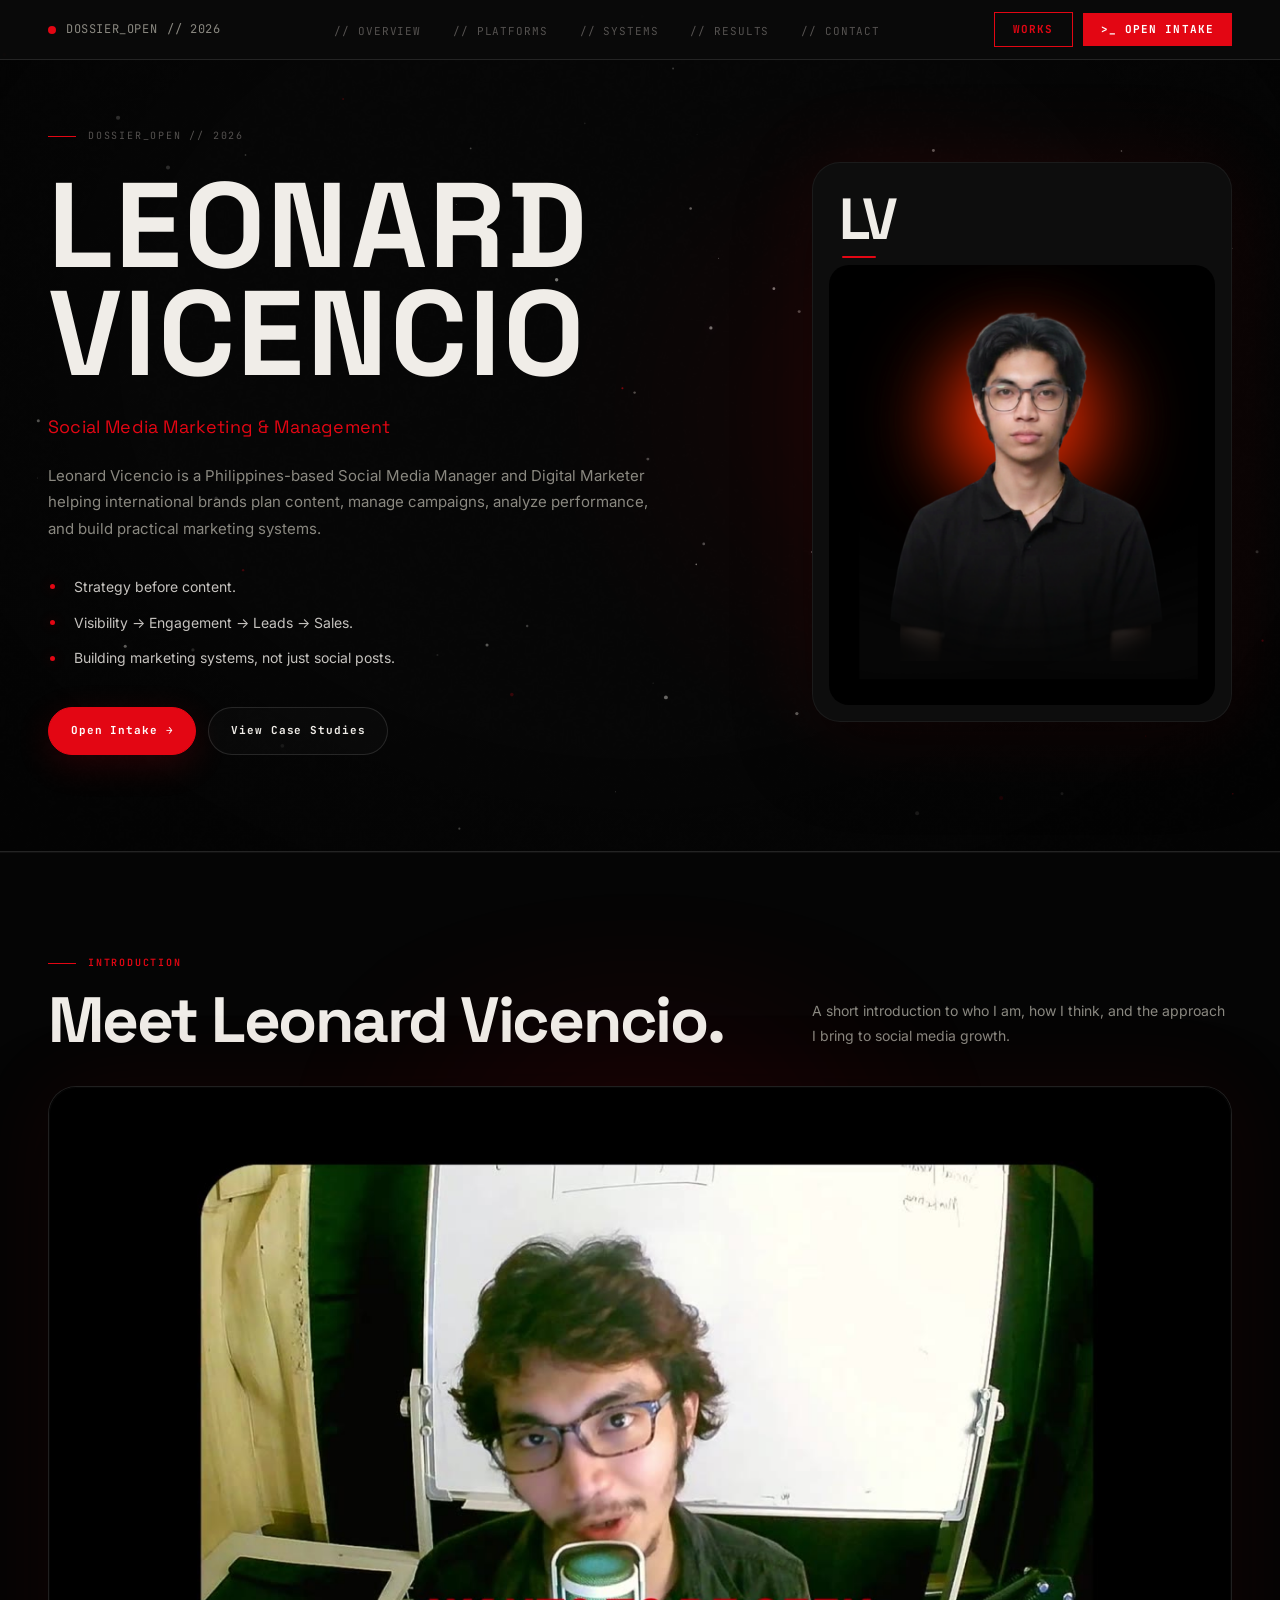
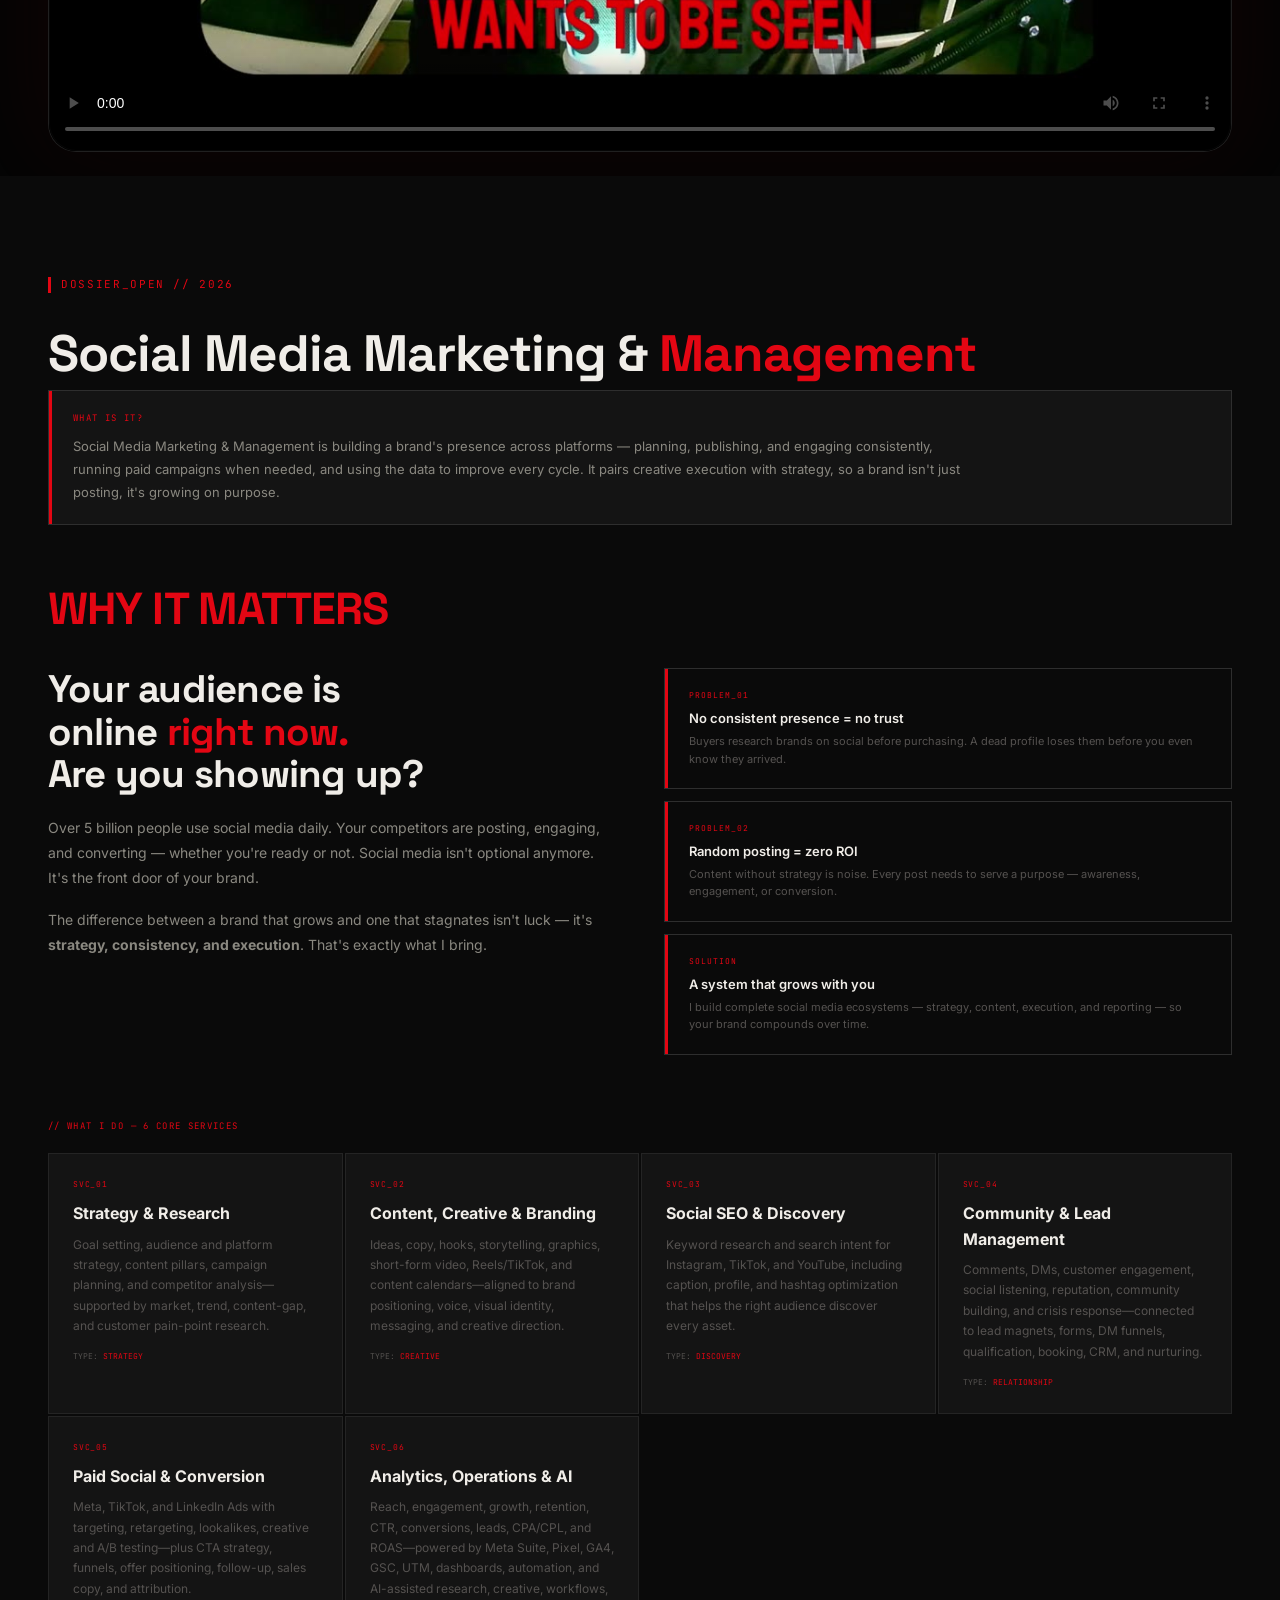
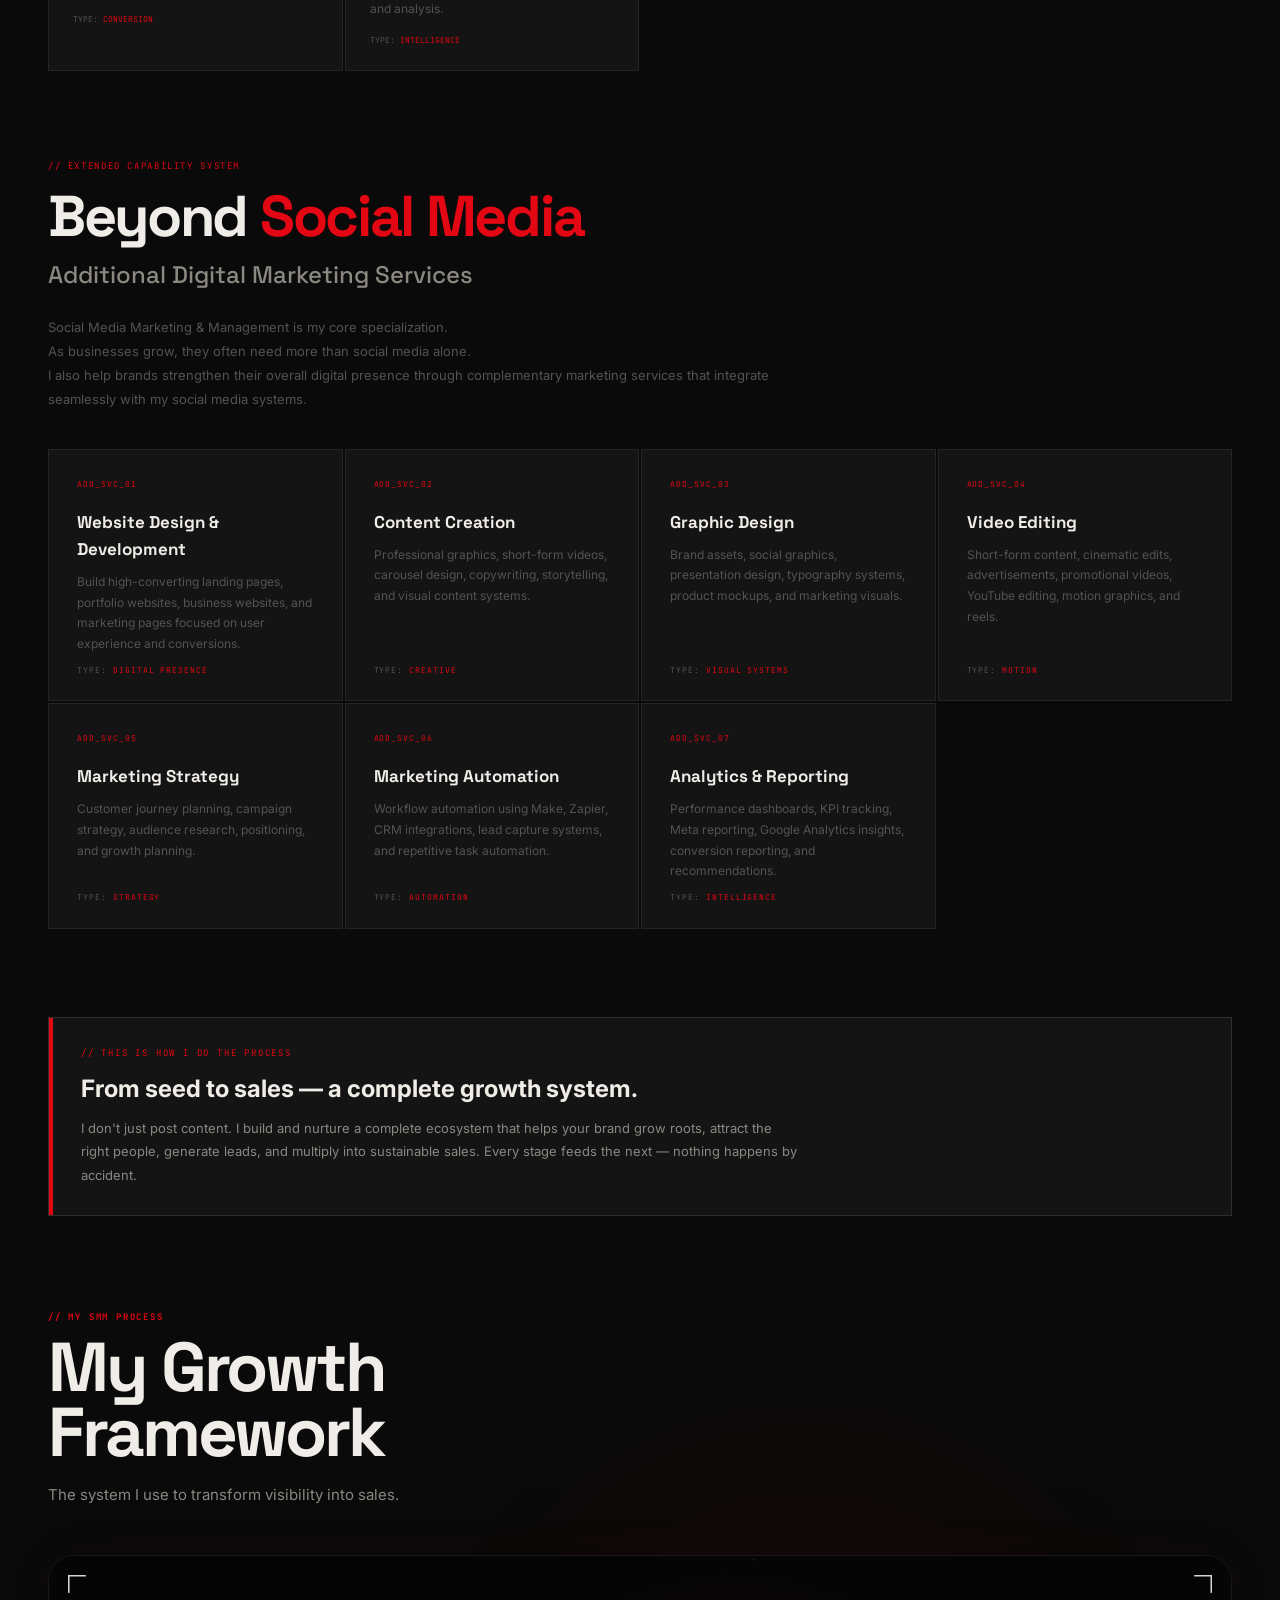
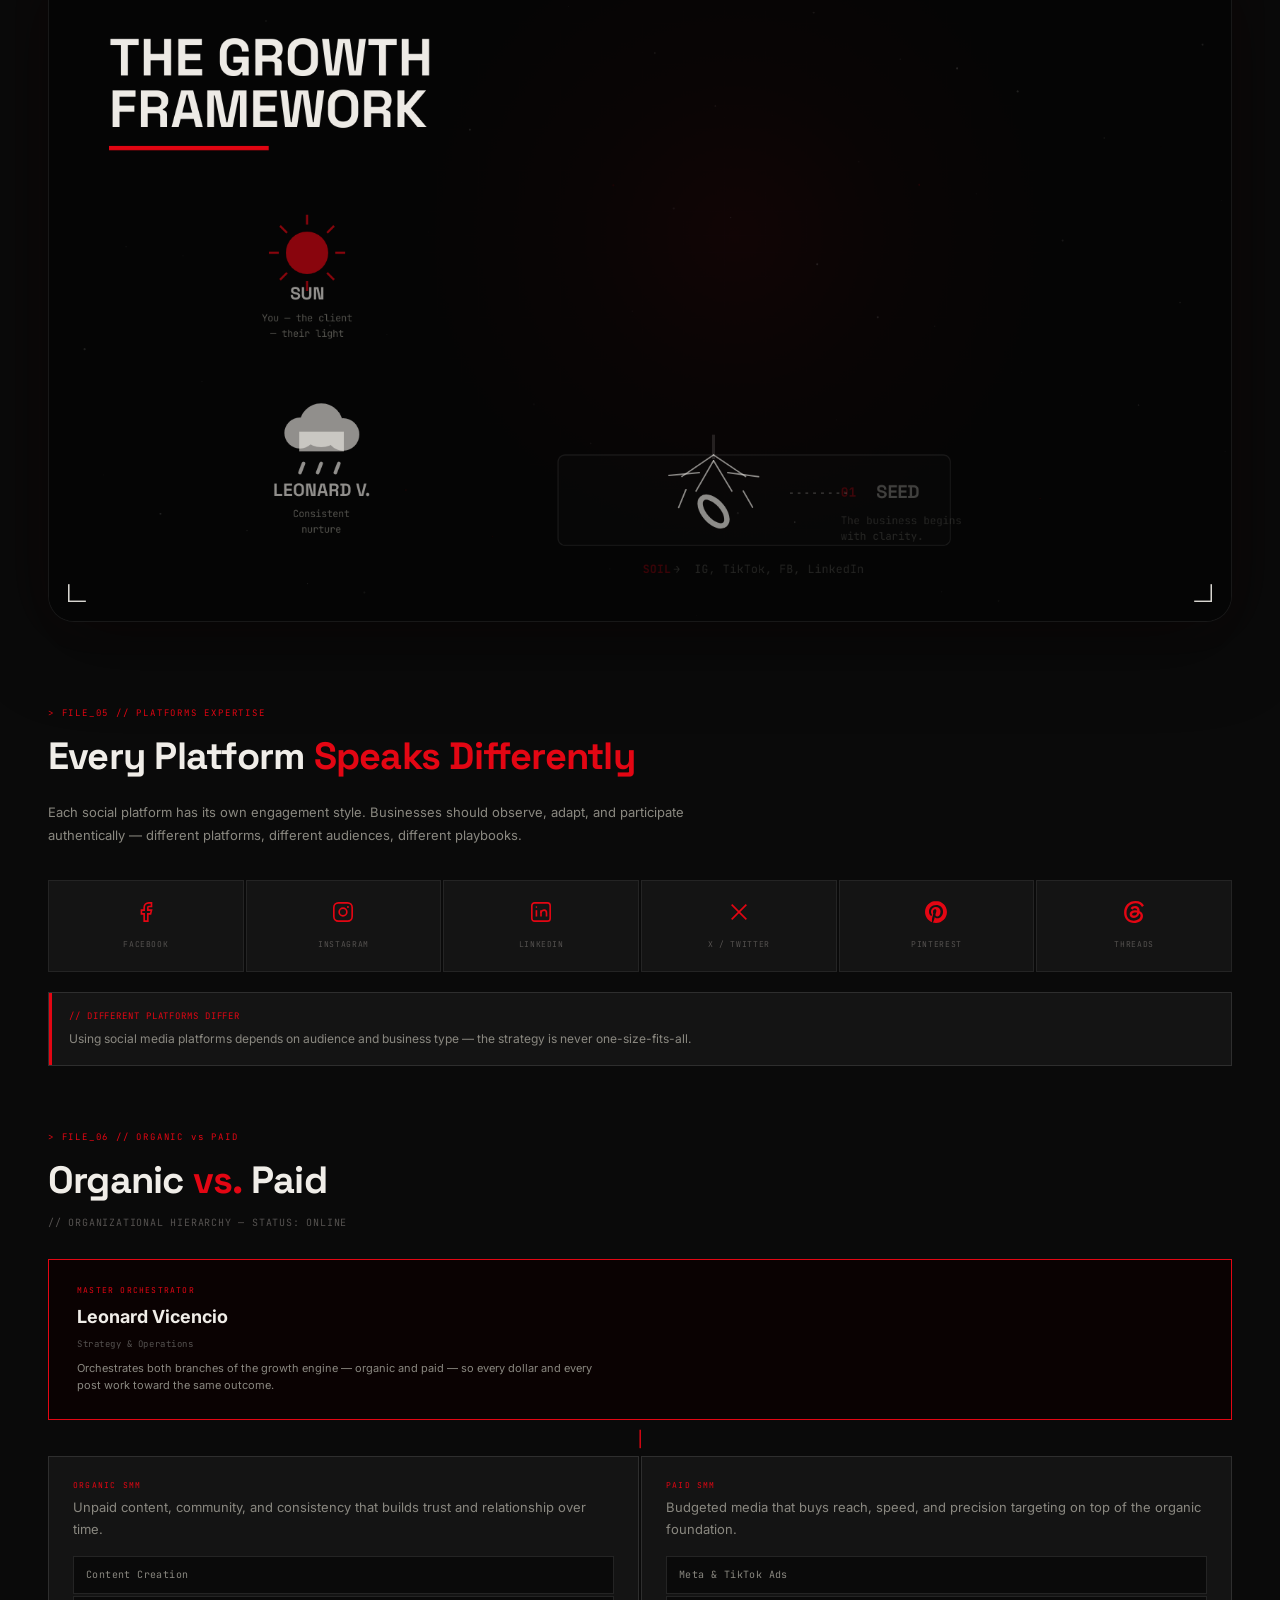
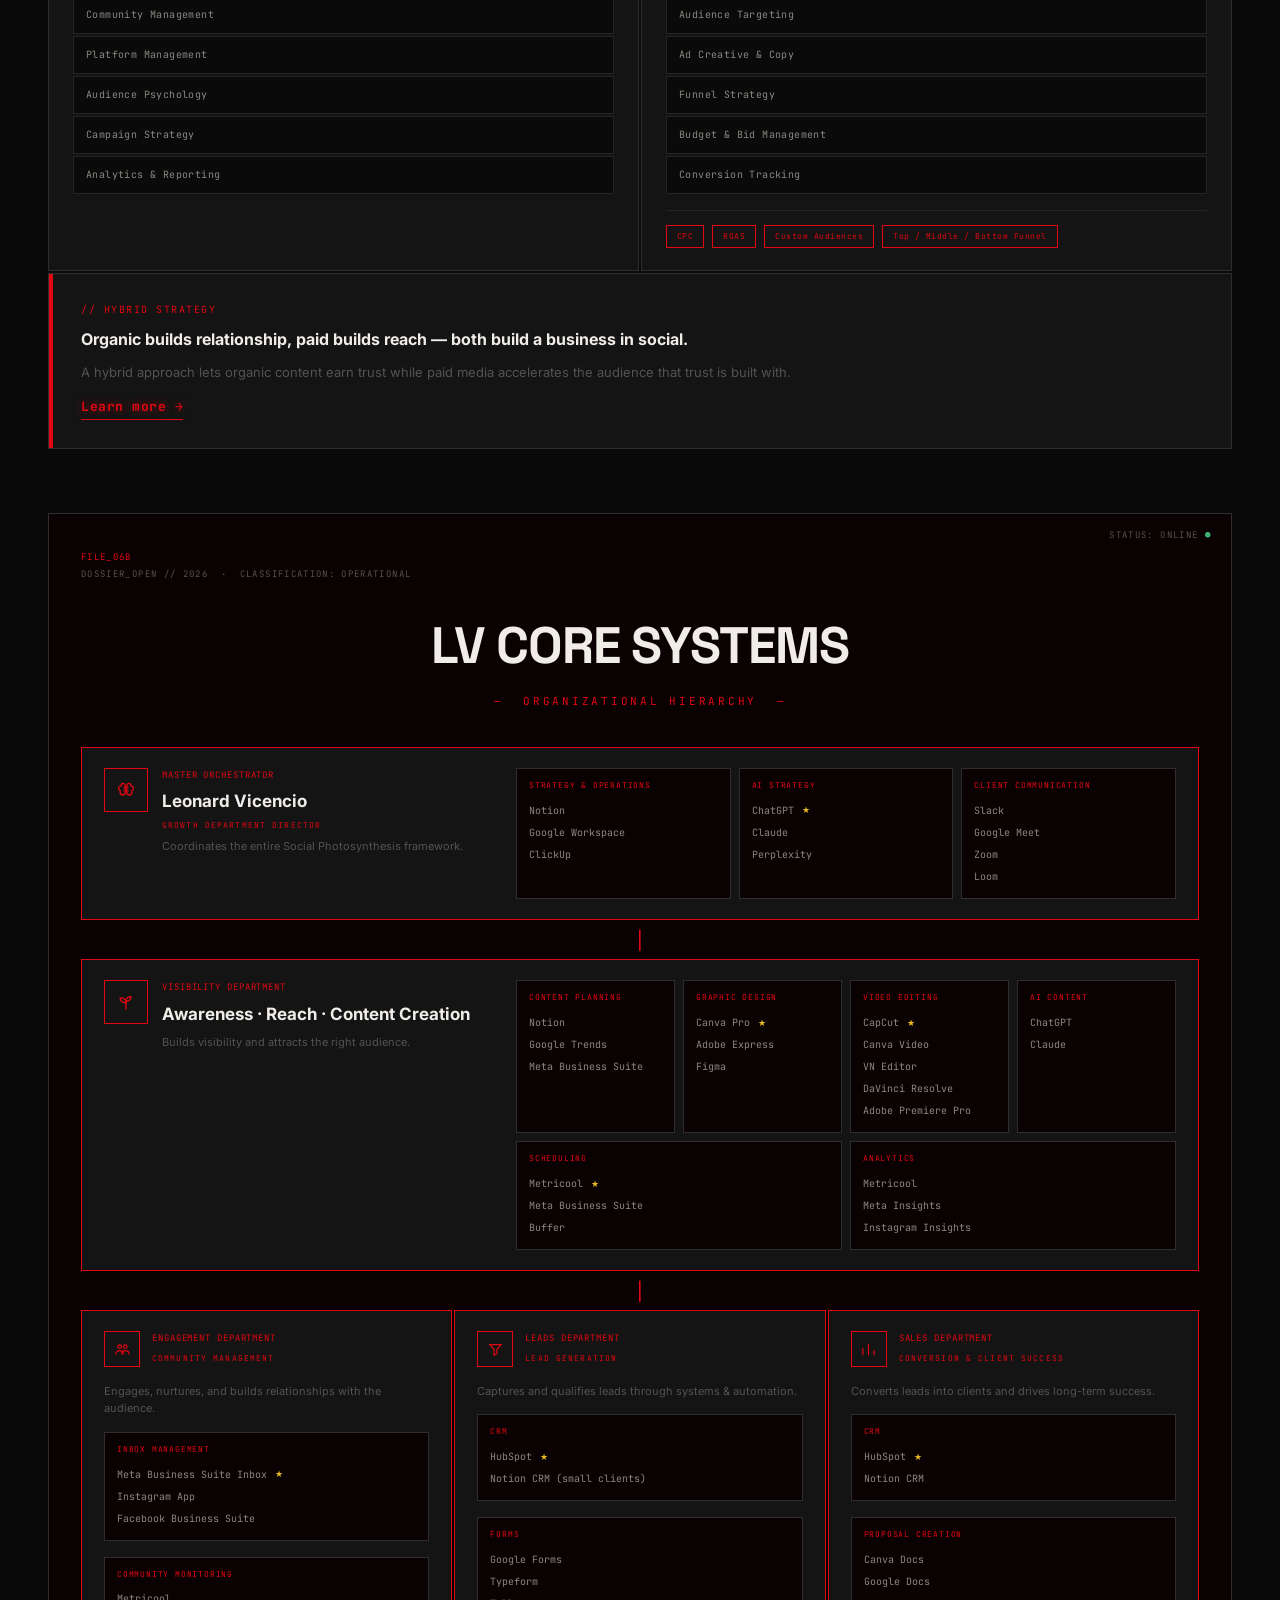
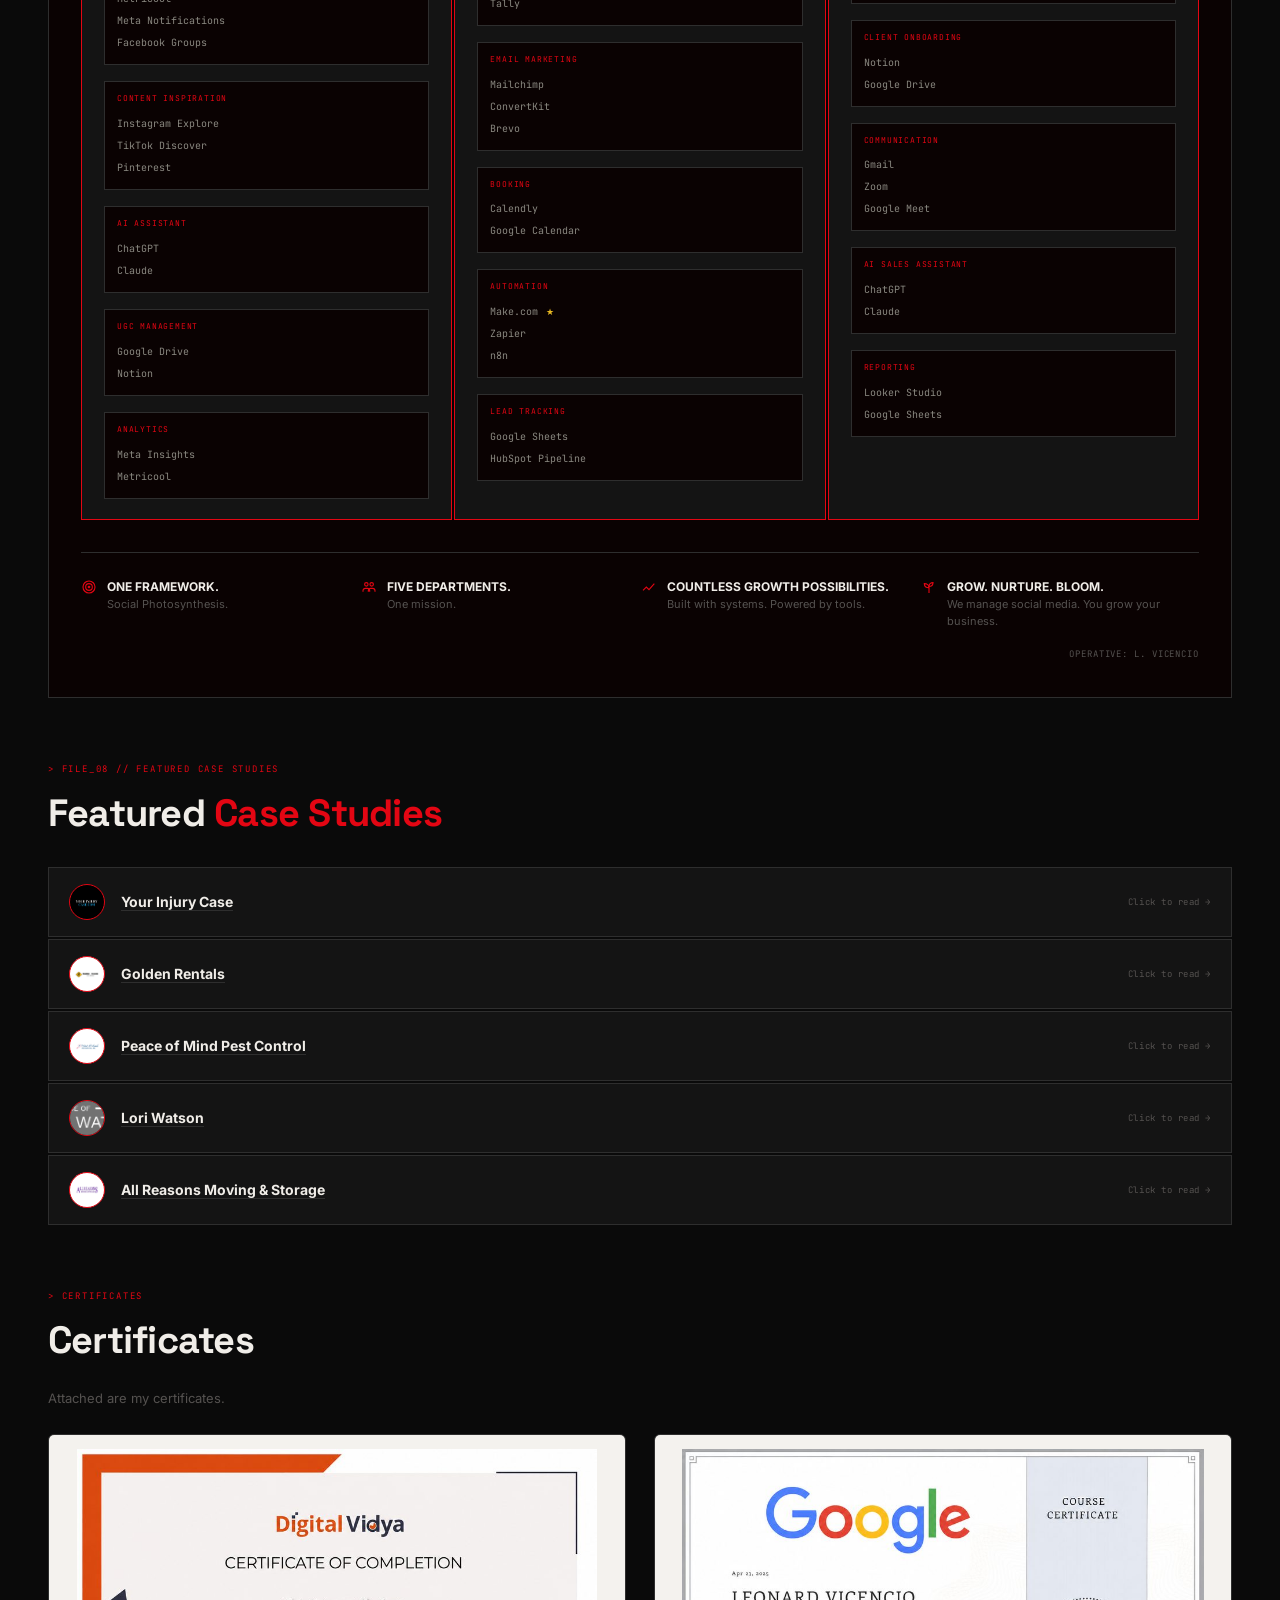
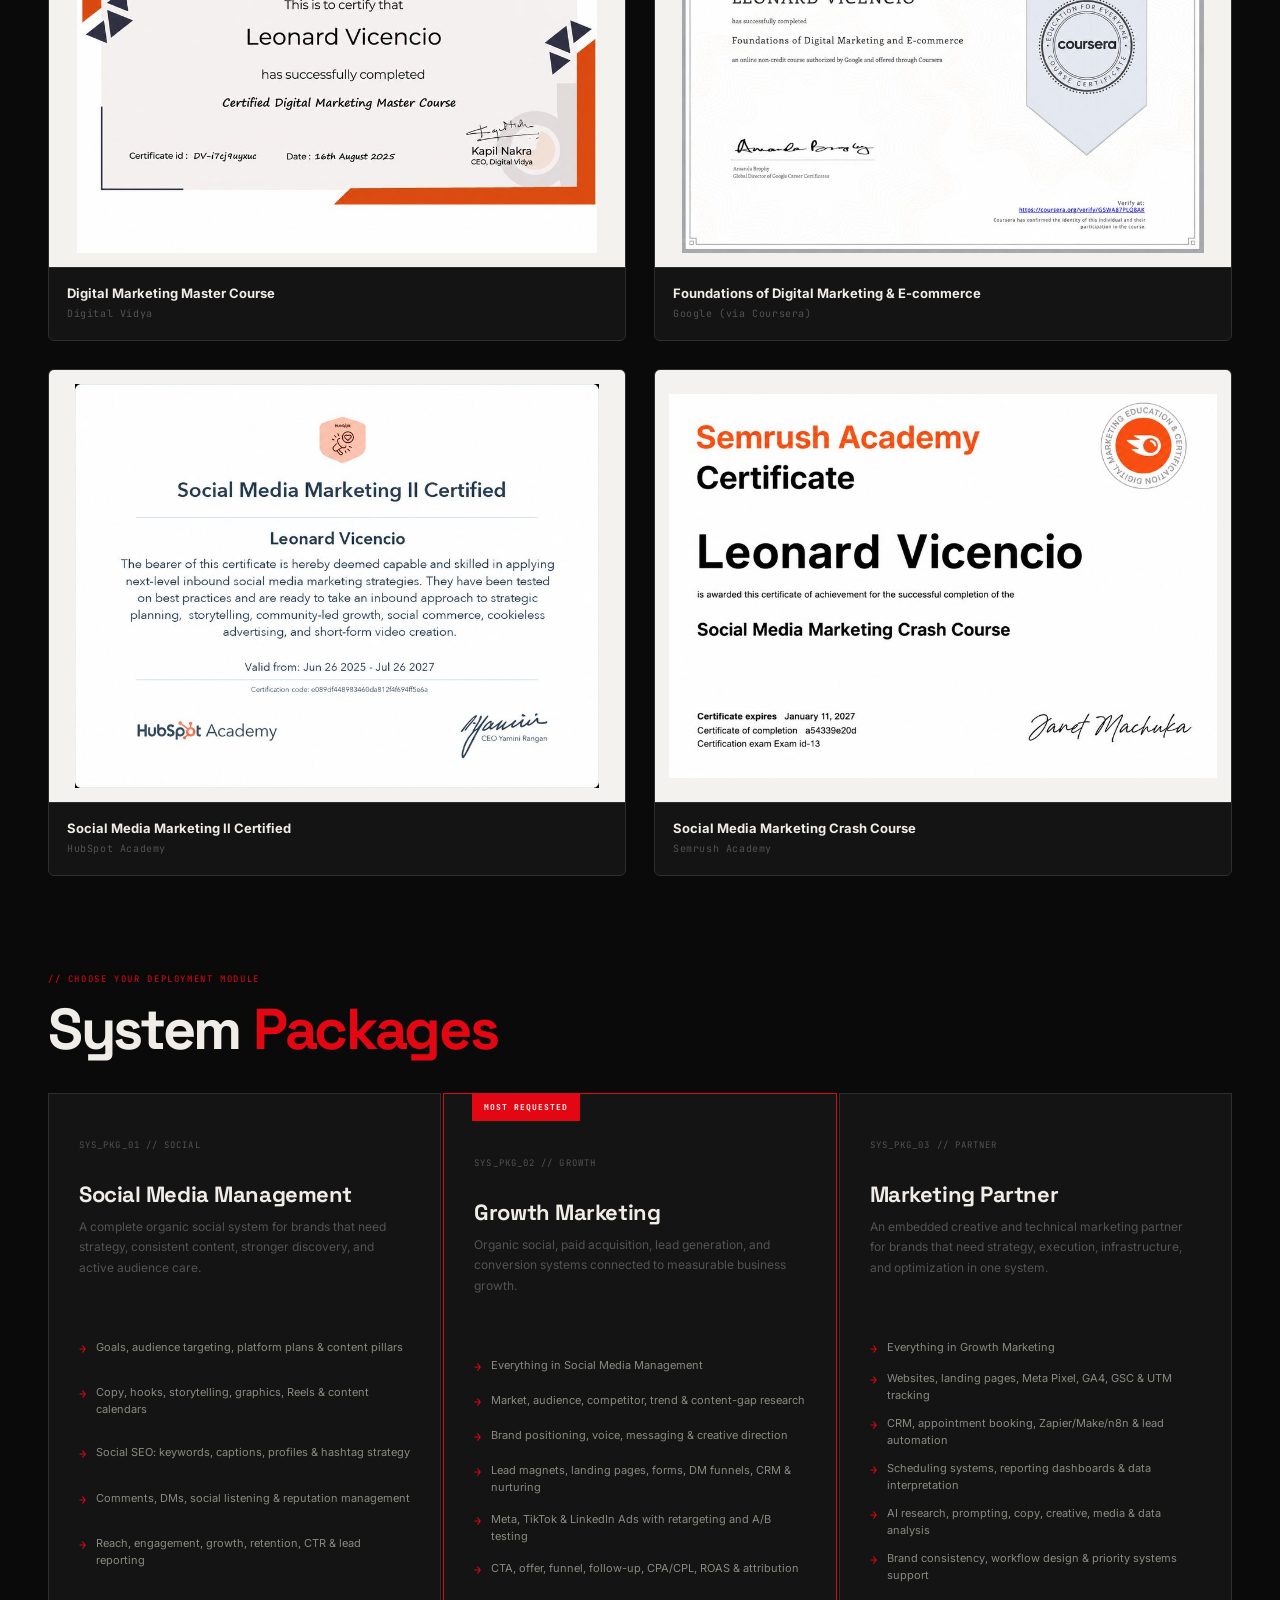
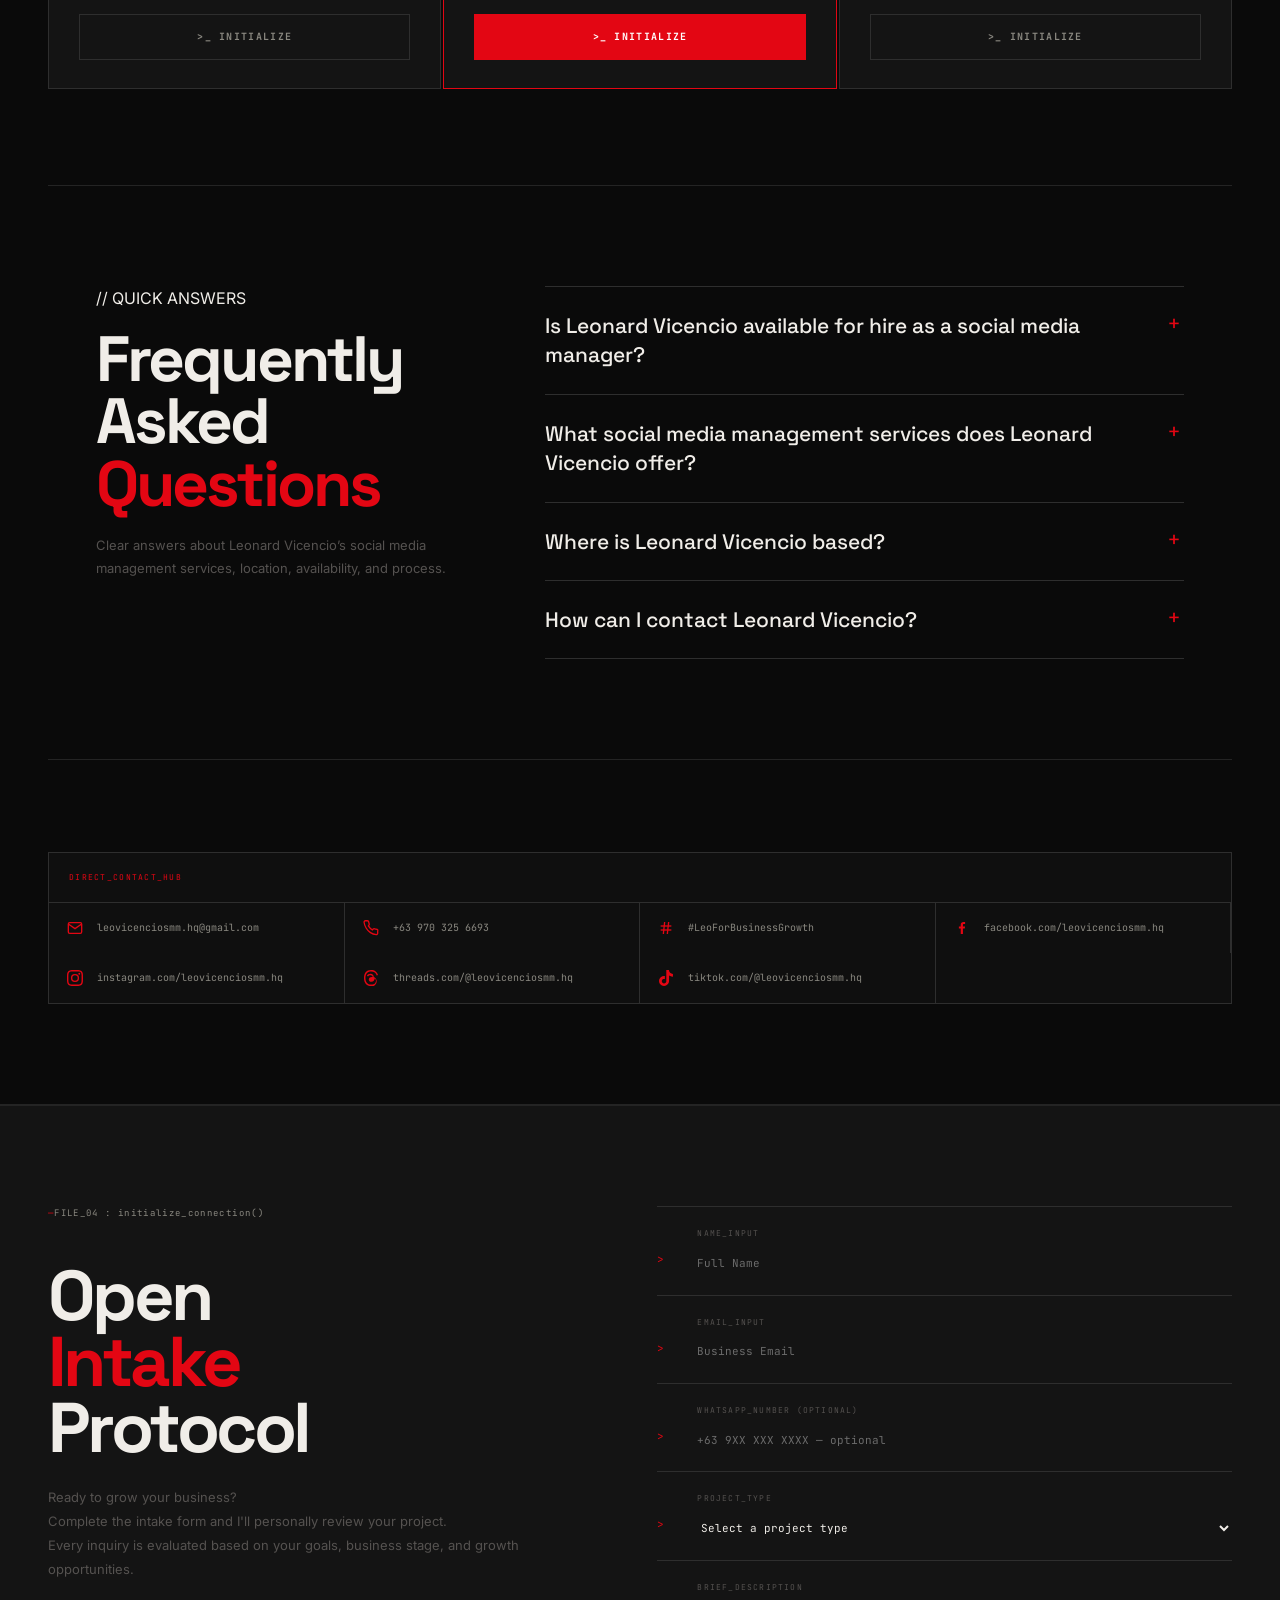
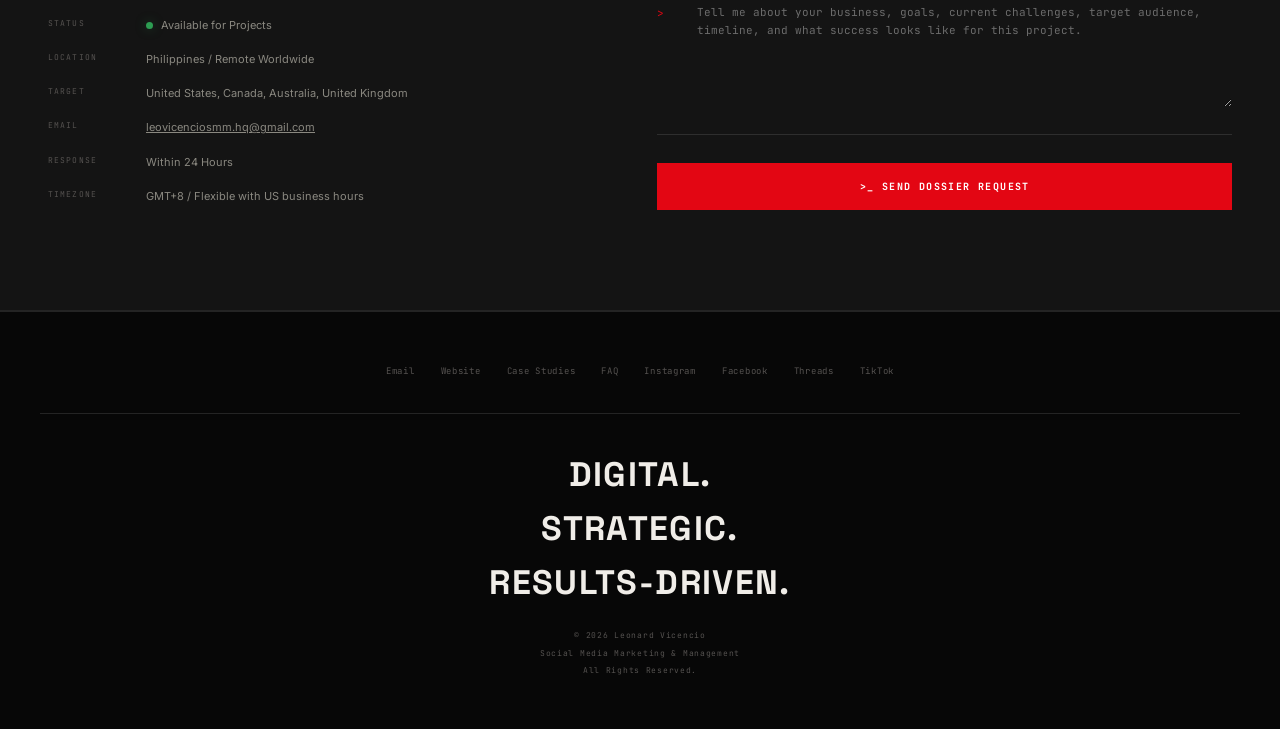
==== index.html @ 098edc81 "Expand six core social media services Keep the six-card What I Do structure while consolidating stra" ====
<!DOCTYPE html>
<html lang="en">
<head>
<meta charset="UTF-8">
<meta name="viewport" content="width=device-width, initial-scale=1.0">
<meta name="google-site-verification" content="SjghQKnj4kjrmPkOUYzb1-pE3ykL0hRSdMjspVDt3Yk">

<!-- ══ PRIMARY SEO META TAGS ══ -->
<title>Leonard Vicencio | Social Media Manager &amp; Digital Marketer</title>
<meta name="description" content="Philippines-based social media manager Leonard Vicencio provides content strategy, digital marketing, analytics, and automation for international brands.">
<meta name="author" content="Leonard Vicencio">
<meta name="robots" content="index, follow, max-snippet:-1, max-image-preview:large, max-video-preview:-1">
<meta name="theme-color" content="#0A0A0A">
<meta name="geo.region" content="PH">
<meta name="geo.placename" content="Sto. Tomas, Batangas, Philippines">
<link rel="canonical" href="https://leovicencio-smm-hq.vercel.app/">
<link rel="icon" type="image/png" href="[data-uri]">
  
<!-- ══ OPEN GRAPH (Facebook, LinkedIn, Messenger) ══ -->
<meta property="og:type" content="website">
<meta property="og:url" content="https://leovicencio-smm-hq.vercel.app/">
<meta property="og:title" content="Leonard Vicencio | Social Media Manager &amp; Digital Marketer">
<meta property="og:description" content="Social media strategy, content systems, campaign management, analytics, and automation for international brands.">
<meta property="og:image" content="https://leovicencio-smm-hq.vercel.app/og-image.jpg">
<meta property="og:image:width" content="1200">
<meta property="og:image:height" content="630">
<meta property="og:site_name" content="Leonard Vicencio - Social Media Marketing and Management">
<meta property="og:locale" content="en_US">

<!-- ══ TWITTER / X CARD ══ -->
<meta name="twitter:card" content="summary_large_image">
<meta name="twitter:title" content="Leonard Vicencio | Social Media Manager &amp; Digital Marketer">
<meta name="twitter:description" content="Social media strategy, content systems, campaign management, analytics, and automation for international brands.">
<meta name="twitter:image" content="https://leovicencio-smm-hq.vercel.app/og-image.jpg">

<!-- ══ SCHEMA MARKUP (JSON-LD) — for Google, Gemini, ChatGPT, Perplexity ══ -->
<script type="application/ld+json">
{
  "@context": "https://schema.org",
  "@graph": [
    {
      "@type": "Person",
      "@id": "https://leovicencio-smm-hq.vercel.app/#leonard-vicencio",
      "name": "Leonard Vicencio",
      "alternateName": "Leo Vicencio",
      "url": "https://leovicencio-smm-hq.vercel.app/",
      "image": "https://leovicencio-smm-hq.vercel.app/leonard-vicencio-portrait.png",
      "jobTitle": "Social Media Manager and Digital Marketer",
      "description": "Leonard Vicencio, also known as Leo Vicencio, is a Philippines-based Social Media Manager and Digital Marketer helping international brands with content strategy, campaign management, analytics, and practical marketing systems.",
      "knowsAbout": [
        "Social Media Management",
        "Instagram Marketing",
        "TikTok Strategy",
        "Facebook Page Management",
        "Content Creation",
        "Content Calendars",
        "Community Management",
        "Social Media Analytics & Reporting",
        "Audience Psychology",
        "Digital Marketing",
        "Marketing Automation",
        "Website Creation",
        "Workflow Automation",
        "Analytics and CRM"
      ],
      "address": {
        "@type": "PostalAddress",
        "addressLocality": "Sto. Tomas",
        "addressRegion": "Batangas",
        "addressCountry": "PH"
      },
      "email": "leovicenciosmm.hq@gmail.com",
      "telephone": "+63-970-325-6693",
      "sameAs": [
        "https://www.tiktok.com/@leovicenciosmm.hq",
        "https://www.facebook.com/leovicenciosmm.hq/",
        "https://www.instagram.com/leovicenciosmm.hq/",
        "https://www.threads.com/@leovicenciosmm.hq"
      ]
    },
    {
      "@type": "WebSite",
      "@id": "https://leovicencio-smm-hq.vercel.app/#website",
      "url": "https://leovicencio-smm-hq.vercel.app/",
      "name": "Leonard Vicencio — Social Media Management",
      "description": "Social Media Management portfolio and services by Leonard Vicencio — platform management, content creation, campaign strategy, and analytics for international clients.",
      "author": {"@id": "https://leovicencio-smm-hq.vercel.app/#leonard-vicencio"},
      "isPartOf": {
        "@type": "CreativeWork",
        "name": "Leonard Vicencio — Social Media Marketing Portfolio",
        "url": "https://leovicencio-smm-hq.vercel.app/"
      }
    },
    {
      "@type": "ProfilePage",
      "@id": "https://leovicencio-smm-hq.vercel.app/#profile-page",
      "url": "https://leovicencio-smm-hq.vercel.app/",
      "name": "Leonard Vicencio | Social Media Manager and Digital Marketer",
      "isPartOf": {"@id": "https://leovicencio-smm-hq.vercel.app/#website"},
      "mainEntity": {"@id": "https://leovicencio-smm-hq.vercel.app/#leonard-vicencio"},
      "about": {"@id": "https://leovicencio-smm-hq.vercel.app/#leonard-vicencio"},
      "inLanguage": "en"
    },
    {
      "@type": "ProfessionalService",
      "@id": "https://leovicencio-smm-hq.vercel.app/#service",
      "name": "Leonard Vicencio — Social Media Management Services",
      "provider": {"@id": "https://leovicencio-smm-hq.vercel.app/#leonard-vicencio"},
      "url": "https://leovicencio-smm-hq.vercel.app/",
      "description": "Social media management, content creation, campaign strategy, and analytics services for US, UK, Australian, and Canadian businesses.",
      "areaServed": ["United States","United Kingdom","Australia","Canada","Philippines"],
      "serviceType": [
        "Social Media Management",
        "Content Creation",
        "Content Calendar Planning",
        "Campaign Strategy",
        "Community Management",
        "Social Media Analytics & Reporting",
        "Instagram Management",
        "TikTok Management",
        "Facebook Page Management"
      ],
      "priceRange": "$$",
      "paymentAccepted": ["PayPal","Wise","GCash","Bank Transfer"],
      "currenciesAccepted": "USD",
      "hasOfferCatalog": {
        "@type": "OfferCatalog",
        "name": "Social Media and Digital Marketing Services",
        "itemListElement": [
          {"@type": "Offer", "itemOffered": {"@type": "Service", "name": "Social Media Management", "provider": {"@id": "https://leovicencio-smm-hq.vercel.app/#leonard-vicencio"}}},
          {"@type": "Offer", "itemOffered": {"@type": "Service", "name": "Content Creation and Content Strategy", "provider": {"@id": "https://leovicencio-smm-hq.vercel.app/#leonard-vicencio"}}},
          {"@type": "Offer", "itemOffered": {"@type": "Service", "name": "Campaign Strategy and Management", "provider": {"@id": "https://leovicencio-smm-hq.vercel.app/#leonard-vicencio"}}},
          {"@type": "Offer", "itemOffered": {"@type": "Service", "name": "Social Media Analytics and Reporting", "provider": {"@id": "https://leovicencio-smm-hq.vercel.app/#leonard-vicencio"}}},
          {"@type": "Offer", "itemOffered": {"@type": "Service", "name": "Workflow and Marketing Automation", "provider": {"@id": "https://leovicencio-smm-hq.vercel.app/#leonard-vicencio"}}},
          {"@type": "Offer", "itemOffered": {"@type": "Service", "name": "Website Creation", "provider": {"@id": "https://leovicencio-smm-hq.vercel.app/#leonard-vicencio"}}}
        ]
      }
    },
    {
      "@type": "FAQPage",
      "mainEntity": [
        {
          "@type": "Question",
          "name": "Is Leonard Vicencio available for hire as a social media manager?",
          "acceptedAnswer": {
            "@type": "Answer",
            "text": "Yes. Leonard Vicencio is available for freelance and project-based social media management, content creation, and digital marketing work with local and international clients."
          }
        },
        {
          "@type": "Question",
          "name": "What social media management services does Leonard Vicencio offer?",
          "acceptedAnswer": {
            "@type": "Answer",
            "text": "Leonard offers platform management, content strategy and creation, content calendars, campaign planning, community management, and analytics and reporting across Instagram, TikTok, Facebook, LinkedIn, Pinterest, and Threads."
          }
        },
        {
          "@type": "Question",
          "name": "Where is Leonard Vicencio based?",
          "acceptedAnswer": {
            "@type": "Answer",
            "text": "Leonard Vicencio is based in Sto. Tomas, Batangas, Philippines and works remotely with clients in the United States, Canada, Australia, the United Kingdom, and other international markets."
          }
        },
        {
          "@type": "Question",
          "name": "How can I contact Leonard Vicencio?",
          "acceptedAnswer": {
            "@type": "Answer",
            "text": "Email leovicenciosmm.hq@gmail.com, call +63 970 325 6693, or complete the Open Intake Protocol on this page."
          }
        }
      ]
    }
  ]
}
</script>

<!-- ══ PERFORMANCE & INDEXING HINTS ══ -->
<script type="application/ld+json">
{
  "@context": "https://schema.org",
  "@type": "VideoObject",
  "@id": "https://leovicencio-smm-hq.vercel.app/#introduction-video",
  "name": "Meet Leonard Vicencio — Social Media Marketing Introduction",
  "description": "Leonard Vicencio introduces his approach to social media strategy, content systems, engagement, lead generation, and business growth.",
  "thumbnailUrl": "https://leovicencio-smm-hq.vercel.app/leonard-v-smm-intro-poster.jpg",
  "uploadDate": "2026-08-04",
  "duration": "PT1M53S",
  "contentUrl": "https://leovicencio-smm-hq.vercel.app/leonard-v-smm-intro.mp4",
  "isPartOf": {"@id": "https://leovicencio-smm-hq.vercel.app/#profile-page"},
  "creator": {"@id": "https://leovicencio-smm-hq.vercel.app/#leonard-vicencio"}
}
</script>

<link rel="preconnect" href="https://fonts.googleapis.com" crossorigin>
<link rel="preconnect" href="https://fonts.gstatic.com" crossorigin>
<link rel="dns-prefetch" href="https://fonts.googleapis.com">

<link href="https://fonts.googleapis.com/css2?family=Space+Grotesk:wght@300;400;500;600;700&family=Inter:wght@300;400;500&family=JetBrains+Mono:wght@300;400;500;700&display=swap" rel="stylesheet">
<style>
:root {
  --bg: #0A0A0A;
  --surface: #141414;
  --surface2: #1C1C1C;
  --border: #242424;
  --border2: #2E2E2E;
  --text: #F0EDE8;
  --text2: #8A8880;
  --text3: #555250;
  --red: #E30613;
  --red2: #B8050F;
  --paper: #E8E4DC;
  --font-display: 'Space Grotesk', sans-serif;
  --font-body: 'Inter', sans-serif;
  --font-mono: 'JetBrains Mono', monospace;
}

*, *::before, *::after { box-sizing: border-box; margin: 0; padding: 0; }

html { scroll-behavior: smooth; }

#overview, #platforms, #systems, #results, #contact { scroll-margin-top: 80px; }

body {
  background: var(--bg);
  color: var(--text);
  font-family: var(--font-body);
  font-size: 16px;
  line-height: 1.6;
  overflow-x: hidden;
}

/* ── NAV ── */
nav {
  position: fixed;
  top: 0; left: 0; right: 0;
  z-index: 100;
  display: flex;
  align-items: center;
  justify-content: space-between;
  padding: 0 48px;
  height: 60px;
  background: rgba(10,10,10,0.92);
  backdrop-filter: blur(12px);
  border-bottom: 1px solid var(--border);
}

.nav-brand {
  display: flex;
  align-items: center;
  gap: 10px;
  font-family: var(--font-mono);
  font-size: 12px;
  color: var(--text2);
  letter-spacing: 0.05em;
}

.nav-dot {
  width: 8px; height: 8px;
  background: var(--red);
  border-radius: 50%;
  animation: pulse 2s ease-in-out infinite;
}

@keyframes pulse {
  0%,100% { opacity: 1; }
  50% { opacity: 0.4; }
}

.nav-links {
  display: flex;
  gap: 32px;
  list-style: none;
}

.nav-links a {
  font-family: var(--font-mono);
  font-size: 11px;
  color: var(--text3);
  text-decoration: none;
  letter-spacing: 0.08em;
  transition: color 0.2s;
}

.nav-links a:hover { color: var(--text); }

.nav-cta {
  display: flex;
  align-items: center;
  gap: 8px;
  padding: 8px 18px;
  background: var(--red);
  color: #fff;
  font-family: var(--font-mono);
  font-size: 11px;
  font-weight: 700;
  letter-spacing: 0.1em;
  text-decoration: none;
  border: none;
  cursor: pointer;
  transition: background 0.2s;
}

.nav-cta:hover { background: var(--red2); }

/* ── HERO ── */
#hero {
  min-height: 100vh;
  padding: 100px 48px 80px;
  display: flex;
  flex-direction: column;
  justify-content: center;
  border-bottom: 1px solid var(--border);
  position: relative;
}

.hero-label {
  display: flex;
  align-items: center;
  gap: 12px;
  margin-bottom: 24px;
}

.hero-label-line {
  width: 4px;
  height: 20px;
  background: var(--red);
}

.hero-label span {
  font-family: var(--font-mono);
  font-size: 11px;
  color: var(--red);
  letter-spacing: 0.15em;
}

.hero-name {
  font-family: var(--font-display);
  font-size: clamp(64px, 10vw, 140px);
  font-weight: 700;
  line-height: 0.92;
  letter-spacing: -0.03em;
  color: var(--text);
  margin-bottom: 16px;
}

.hero-sub {
  font-family: var(--font-display);
  font-size: clamp(28px, 4vw, 56px);
  font-weight: 500;
  color: var(--text2);
  margin-bottom: 8px;
  letter-spacing: -0.02em;
}

.hero-sub .yr { color: var(--red); }

.hero-tagline {
  font-family: var(--font-mono);
  font-size: 13px;
  color: var(--text3);
  letter-spacing: 0.12em;
  margin-bottom: 64px;
}

.hero-split {
  display: grid;
  grid-template-columns: 1fr 1fr;
  gap: 24px;
  max-width: 1100px;
}

.hero-portrait {
  background: var(--surface);
  border: 1px solid var(--border2);
  aspect-ratio: 3/4;
  max-height: 420px;
  display: flex;
  align-items: flex-start;
  justify-content: flex-end;
  padding: 14px;
  position: relative;
  overflow: hidden;
}

.hero-portrait-tag {
  font-family: var(--font-mono);
  font-size: 10px;
  background: var(--red);
  color: #fff;
  padding: 4px 10px;
  letter-spacing: 0.1em;
  position: relative;
  z-index: 2;
}

.hero-portrait-placeholder {
  position: absolute;
  inset: 0;
  display: flex;
  align-items: center;
  justify-content: center;
  color: var(--border2);
  font-family: var(--font-mono);
  font-size: 11px;
  letter-spacing: 0.1em;
  flex-direction: column;
  gap: 8px;
}

.hero-portrait-placeholder svg {
  width: 48px; height: 48px;
  opacity: 0.3;
}

.terminal {
  background: var(--surface);
  border: 1px solid var(--border2);
  font-family: var(--font-mono);
  font-size: 12px;
  overflow: hidden;
}

.terminal-bar {
  background: var(--surface2);
  border-bottom: 1px solid var(--border);
  padding: 10px 16px;
  display: flex;
  align-items: center;
  gap: 12px;
}

.terminal-dots {
  display: flex;
  gap: 6px;
}

.terminal-dots span {
  width: 10px; height: 10px;
  border-radius: 50%;
}

.terminal-dots span:nth-child(1) { background: #FF5F57; }
.terminal-dots span:nth-child(2) { background: #FFBD2E; }
.terminal-dots span:nth-child(3) { background: #28CA41; }

.terminal-title {
  color: var(--text3);
  font-size: 11px;
  letter-spacing: 0.08em;
  margin-left: 4px;
}

.terminal-body {
  padding: 24px 20px;
  display: flex;
  flex-direction: column;
  gap: 8px;
  min-height: 300px;
}

.t-line {
  color: var(--text2);
  opacity: 0;
  animation: fadein 0.3s forwards;
}

.t-line .prompt { color: var(--red); margin-right: 4px; }
.t-line.ok .status { color: #28CA41; }
.t-line.subject { color: var(--text); }
.t-line.ready { color: var(--text3); margin-top: 8px; font-size: 11px; }

@keyframes fadein { to { opacity: 1; } }

.t-line:nth-child(1) { animation-delay: 0.3s; }
.t-line:nth-child(2) { animation-delay: 0.9s; }
.t-line:nth-child(3) { animation-delay: 1.5s; }
.t-line:nth-child(4) { animation-delay: 2.0s; }
.t-line:nth-child(5) { animation-delay: 2.5s; }
.t-line:nth-child(6) { animation-delay: 3.0s; }
.t-line:nth-child(7) { animation-delay: 3.5s; }
.t-line:nth-child(8) { animation-delay: 4.0s; }
.t-line:nth-child(9) { animation-delay: 4.5s; }

.cursor {
  display: inline-block;
  width: 8px; height: 14px;
  background: var(--red);
  vertical-align: middle;
  animation: blink 1s step-end infinite;
  margin-left: 2px;
}

@keyframes blink { 0%,100% { opacity: 1; } 50% { opacity: 0; } }

/* ── SECTION SHARED ── */
.section {
  padding: 100px 48px;
  border-bottom: 1px solid var(--border);
  opacity: 0;
  transform: translateY(24px);
  transition: opacity 0.6s ease, transform 0.6s ease;
}

.section.visible {
  opacity: 1;
  transform: translateY(0);
}

.file-label {
  display: flex;
  align-items: center;
  gap: 0;
  margin-bottom: 48px;
}

.file-label-text {
  font-family: var(--font-mono);
  font-size: 11px;
  color: var(--text3);
  letter-spacing: 0.12em;
}

.file-label-text .dash { color: var(--red); margin-right: 6px; }
.file-label-text .fname { color: var(--text2); }
.file-label-text .paren { color: var(--text3); }

.section-title {
  font-family: var(--font-display);
  font-size: clamp(36px, 4vw, 56px);
  font-weight: 700;
  letter-spacing: -0.02em;
  margin-bottom: 8px;
  line-height: 1.1;
}

.section-title .accent { color: var(--red); }

.section-subtitle {
  font-family: var(--font-mono);
  font-size: 12px;
  color: var(--text3);
  letter-spacing: 0.08em;
  margin-bottom: 48px;
}

/* ── PROFILE ── */
.profile-grid {
  display: grid;
  grid-template-columns: 1fr 1fr;
  gap: 64px;
  margin-bottom: 80px;
}

.bio-text {
  font-family: var(--font-body);
  font-size: 18px;
  font-style: italic;
  color: var(--text2);
  line-height: 1.7;
  border-left: 3px solid var(--red);
  padding-left: 24px;
}

.skills-column h3 {
  font-family: var(--font-display);
  font-size: 36px;
  font-weight: 700;
  margin-bottom: 24px;
  display: flex;
  align-items: center;
  gap: 12px;
}

.skills-column h3 .stars { color: var(--red); font-size: 20px; }

.skill-item {
  border-top: 1px solid var(--border);
  padding: 14px 0;
}

.skill-item:last-child { border-bottom: 1px solid var(--border); }

.skill-name {
  font-family: var(--font-mono);
  font-size: 11px;
  font-weight: 700;
  color: var(--text);
  letter-spacing: 0.08em;
  text-transform: uppercase;
  margin-bottom: 4px;
}

.skill-desc {
  font-size: 13px;
  color: var(--text3);
  line-height: 1.5;
}

.skills-2col {
  display: grid;
  grid-template-columns: 1fr 1fr;
  gap: 48px;
}

/* ── EDUCATION ── */
.edu-section {
  background: var(--surface);
  border: 1px solid var(--border2);
  padding: 48px;
  margin-top: 64px;
}

.edu-header {
  font-family: var(--font-display);
  font-size: 28px;
  font-weight: 700;
  margin-bottom: 8px;
}

.edu-sub {
  font-family: var(--font-mono);
  font-size: 11px;
  color: var(--red);
  letter-spacing: 0.1em;
  margin-bottom: 36px;
}

.edu-timeline {
  display: flex;
  flex-direction: column;
  gap: 0;
}

.edu-item {
  display: flex;
  gap: 24px;
  padding: 20px 0;
  border-top: 1px solid var(--border);
  position: relative;
}

.edu-item:last-child { border-bottom: 1px solid var(--border); }

.edu-dot {
  width: 10px; height: 10px;
  border-radius: 50%;
  background: var(--border2);
  border: 2px solid var(--border2);
  margin-top: 6px;
  flex-shrink: 0;
}

.edu-item.active .edu-dot {
  background: var(--red);
  border-color: var(--red);
}

.edu-year {
  font-family: var(--font-mono);
  font-size: 11px;
  color: var(--text3);
  min-width: 110px;
  padding-top: 2px;
}

.edu-name {
  font-family: var(--font-display);
  font-size: 15px;
  font-weight: 600;
  margin-bottom: 2px;
}

.edu-track {
  font-family: var(--font-mono);
  font-size: 11px;
  color: var(--text3);
  letter-spacing: 0.06em;
}

/* ── LOOKBOOK ── */
.lookbook-sys {
  margin-bottom: 72px;
}

.sys-label {
  font-family: var(--font-mono);
  font-size: 10px;
  color: var(--text3);
  letter-spacing: 0.12em;
  margin-bottom: 12px;
}

.sys-title {
  font-family: var(--font-display);
  font-size: 22px;
  font-weight: 700;
  margin-bottom: 6px;
}

.sys-desc {
  font-size: 13px;
  color: var(--text3);
  margin-bottom: 24px;
  max-width: 480px;
}

.logic-flow {
  display: flex;
  align-items: center;
  gap: 0;
  margin-bottom: 28px;
  flex-wrap: wrap;
  gap: 4px;
}

.lf-step {
  font-family: var(--font-mono);
  font-size: 10px;
  color: var(--text3);
  border: 1px solid var(--border2);
  padding: 4px 10px;
  letter-spacing: 0.06em;
  white-space: nowrap;
}

.lf-arrow {
  font-family: var(--font-mono);
  font-size: 12px;
  color: var(--text3);
  padding: 0 4px;
}

.photo-grid {
  display: grid;
  grid-template-columns: repeat(3, 1fr);
  gap: 4px;
}

.photo-grid-wide {
  display: grid;
  grid-template-columns: repeat(4, 1fr);
  gap: 4px;
}

.photo-cell {
  background: var(--surface);
  border: 1px solid var(--border);
  aspect-ratio: 3/4;
  display: flex;
  align-items: center;
  justify-content: center;
  font-family: var(--font-mono);
  font-size: 10px;
  color: var(--border2);
  letter-spacing: 0.08em;
  position: relative;
  overflow: hidden;
  transition: border-color 0.2s;
}

.photo-cell:hover { border-color: var(--red); }

.photo-cell img {
  width: 100%;
  height: 100%;
  object-fit: cover;
  display: block;
  position: absolute;
  top: 0; left: 0;
  transition: transform 0.4s ease;
}

.photo-cell:hover img {
  transform: scale(1.04);
}

/* uniform sizing - all cells same 3/4 portrait ratio */
.photo-cell.tall { aspect-ratio: 3/4; }
.photo-cell.wide { aspect-ratio: 3/4; }

.photo-cell::before {
  content: '';
  position: absolute;
  inset: 0;
  background: linear-gradient(135deg, var(--surface) 0%, var(--surface2) 100%);
  z-index: 0;
}

.photo-cell img { position: absolute; inset: 0; width: 100%; height: 100%; object-fit: cover; object-position: center 15%; z-index: 1; display: block; transition: transform 0.4s ease; }
.photo-cell:has(img)::before { display: none; }
.photo-cell span { position: relative; z-index: 1; }

/* ── METHODOLOGY ── */
.sys-cards {
  display: grid;
  grid-template-columns: 1fr 1fr 1fr 1fr;
  gap: 2px;
}

@media (max-width: 1100px) {
  .sys-cards { grid-template-columns: 1fr 1fr; }
}

@media (max-width: 600px) {
  .sys-cards { grid-template-columns: 1fr; }
}

.sys-card {
  background: var(--surface);
  border: 1px solid var(--border2);
  padding: 32px;
}

.sys-card-id {
  font-family: var(--font-mono);
  font-size: 10px;
  color: var(--text3);
  letter-spacing: 0.1em;
  margin-bottom: 20px;
  display: flex;
  align-items: center;
  justify-content: space-between;
}

.sys-card-id-right {
  display: flex;
  gap: 6px;
}

.sys-card-id-right span {
  width: 6px; height: 6px;
  border-radius: 50%;
  background: var(--border2);
}

.sys-card-icon {
  font-size: 28px;
  margin-bottom: 16px;
}

.sys-card-title {
  font-family: var(--font-display);
  font-size: 20px;
  font-weight: 700;
  margin-bottom: 6px;
}

.sys-card-desc {
  font-size: 13px;
  color: var(--text3);
  margin-bottom: 24px;
  line-height: 1.5;
}

.sys-card-flow {
  display: flex;
  align-items: center;
  flex-wrap: wrap;
  gap: 4px;
}

.sys-card-flow .lf-step {
  font-size: 9px;
  padding: 3px 8px;
}

/* ── PACKAGES ── */
.packages-grid {
  display: grid;
  grid-template-columns: repeat(3, 1fr);
  gap: 2px;
}

.pkg-card {
  background: var(--surface);
  border: 1px solid var(--border2);
  padding: 36px 28px;
  display: flex;
  flex-direction: column;
  transition: border-color 0.2s;
  position: relative;
}

.pkg-card:hover { border-color: var(--red); }

.pkg-card.featured {
  border-color: var(--red);
  background: var(--surface2);
}

.pkg-featured-tag {
  position: absolute;
  top: -1px; left: 28px;
  background: var(--red);
  font-family: var(--font-mono);
  font-size: 9px;
  color: #fff;
  padding: 3px 10px;
  letter-spacing: 0.1em;
}

.pkg-id {
  font-family: var(--font-mono);
  font-size: 10px;
  color: var(--text3);
  letter-spacing: 0.12em;
  margin-bottom: 24px;
}

.pkg-name {
  font-family: var(--font-display);
  font-size: 22px;
  font-weight: 700;
  margin-bottom: 8px;
  line-height: 1.2;
}

.pkg-tagline {
  font-size: 13px;
  color: var(--text3);
  margin-bottom: 32px;
  line-height: 1.5;
}

.pkg-deliverables {
  list-style: none;
  display: flex;
  flex-direction: column;
  gap: 10px;
  margin-bottom: 36px;
  flex: 1;
}

.pkg-deliverables li {
  font-size: 13px;
  color: var(--text2);
  display: flex;
  gap: 10px;
  align-items: flex-start;
}

.pkg-deliverables li::before {
  content: '→';
  color: var(--red);
  font-family: var(--font-mono);
  font-size: 12px;
  flex-shrink: 0;
  margin-top: 1px;
}

.pkg-price {
  font-family: var(--font-display);
  font-size: 28px;
  font-weight: 700;
  margin-bottom: 16px;
}

.pkg-price .unit {
  font-size: 14px;
  color: var(--text3);
  font-weight: 400;
}

.pkg-cta {
  display: block;
  text-align: center;
  padding: 12px;
  font-family: var(--font-mono);
  font-size: 11px;
  font-weight: 700;
  letter-spacing: 0.1em;
  text-decoration: none;
  border: 1px solid var(--border2);
  color: var(--text2);
  transition: all 0.2s;
}

.pkg-card.featured .pkg-cta {
  background: var(--red);
  border-color: var(--red);
  color: #fff;
}

.pkg-cta:hover {
  border-color: var(--red);
  color: var(--red);
}

.pkg-card.featured .pkg-cta:hover {
  background: var(--red2);
  color: #fff;
}

/* ── INTAKE / CONTACT ── */
#intake {
  background: var(--surface);
}

.intake-grid {
  display: grid;
  grid-template-columns: 1fr 1fr;
  gap: 80px;
}

.intake-info h2 {
  font-family: var(--font-display);
  font-size: 48px;
  font-weight: 700;
  letter-spacing: -0.02em;
  margin-bottom: 20px;
  line-height: 1.1;
}

.intake-info p {
  font-size: 14px;
  color: var(--text3);
  line-height: 1.7;
  margin-bottom: 40px;
}

.intake-meta {
  display: flex;
  flex-direction: column;
  gap: 16px;
}

.intake-meta-item {
  display: flex;
  align-items: center;
  gap: 14px;
}

.intake-meta-item .im-label {
  font-family: var(--font-mono);
  font-size: 10px;
  color: var(--text3);
  letter-spacing: 0.1em;
  min-width: 80px;
}

.intake-meta-item .im-value {
  font-size: 14px;
  color: var(--text2);
}

.avail-dot {
  width: 8px; height: 8px;
  border-radius: 50%;
  background: #28CA41;
  display: inline-block;
  margin-right: 6px;
  animation: pulse 2s ease-in-out infinite;
}

.intake-form {
  display: flex;
  flex-direction: column;
  gap: 0;
}

.form-row {
  border-top: 1px solid var(--border);
  padding: 20px 0;
  display: flex;
  align-items: flex-start;
  gap: 20px;
}

.form-row:last-of-type { border-bottom: 1px solid var(--border); }

.form-prompt {
  font-family: var(--font-mono);
  font-size: 11px;
  color: var(--red);
  padding-top: 6px;
  min-width: 20px;
}

.form-field-wrap {
  flex: 1;
  display: flex;
  flex-direction: column;
  gap: 6px;
}

.form-label {
  font-family: var(--font-mono);
  font-size: 10px;
  color: var(--text3);
  letter-spacing: 0.1em;
}

.form-input, .form-select, .form-textarea {
  background: transparent;
  border: none;
  border-bottom: 1px solid var(--border2);
  color: var(--text);
  font-family: var(--font-mono);
  font-size: 13px;
  padding: 8px 0;
  width: 100%;
  outline: none;
  transition: border-color 0.2s;
  appearance: none;
}

.form-input:focus, .form-select:focus, .form-textarea:focus {
  border-bottom-color: var(--red);
}

.form-select option { background: var(--surface2); }

.form-textarea {
  resize: none;
  height: 80px;
  line-height: 1.6;
}

.form-submit {
  margin-top: 32px;
  display: flex;
  align-items: center;
  gap: 12px;
  padding: 16px 32px;
  background: var(--red);
  border: none;
  color: #fff;
  font-family: var(--font-mono);
  font-size: 12px;
  font-weight: 700;
  letter-spacing: 0.12em;
  cursor: pointer;
  transition: background 0.2s;
  width: fit-content;
}

.form-submit:hover { background: var(--red2); }

/* ── FOOTER ── */
footer {
  padding: 40px 48px;
  display: flex;
  align-items: center;
  justify-content: space-between;
  border-top: 1px solid var(--border);
}

.footer-brand {
  font-family: var(--font-mono);
  font-size: 11px;
  color: var(--text3);
  letter-spacing: 0.08em;
}

.footer-right {
  font-family: var(--font-mono);
  font-size: 11px;
  color: var(--text3);
  letter-spacing: 0.06em;
}

/* ── GRAPHIC DESIGN GRID ── */
.gd-grid {
  display: grid;
  grid-template-columns: repeat(3, 1fr);
  gap: 3px;
  margin-top: 8px;
}

.gd-cell {
  position: relative;
  background: var(--surface);
  overflow: hidden;
  cursor: pointer;
  transition: transform 0.25s ease, box-shadow 0.25s ease;
}

.gd-cell:hover {
  transform: scale(1.02);
  z-index: 2;
  box-shadow: 0 8px 40px rgba(0,0,0,0.6);
}

.gd-tag {
  position: absolute;
  top: 10px;
  left: 10px;
  font-family: var(--font-mono);
  font-size: 9px;
  color: #fff;
  background: rgba(0,0,0,0.7);
  border: 1px solid rgba(255,255,255,0.15);
  padding: 3px 8px;
  letter-spacing: 0.08em;
  z-index: 3;
  backdrop-filter: blur(4px);
}

@media (max-width: 900px) {
  .gd-grid { grid-template-columns: repeat(2, 1fr); }
}

@media (max-width: 560px) {
  .gd-grid { grid-template-columns: 1fr; }
}
@media (prefers-reduced-motion: reduce) {
  .section { opacity: 1; transform: none; }
}

/* ── RESPONSIVE ── */
@media (max-width: 900px) {
  nav { padding: 0 24px; }
  nav .nav-links { display: none; }
  #hero { padding: 90px 24px 60px; }
  .hero-split { grid-template-columns: 1fr; }
  .section { padding: 72px 24px; }
  .profile-grid, .skills-2col { grid-template-columns: 1fr; gap: 40px; }
  .sys-cards { grid-template-columns: 1fr; }
  .packages-grid { grid-template-columns: 1fr; }
  .intake-grid { grid-template-columns: 1fr; gap: 48px; }
  footer { flex-direction: column; gap: 16px; text-align: center; }
  .photo-grid { grid-template-columns: repeat(2, 1fr); }
  .photo-grid-wide { grid-template-columns: repeat(2, 1fr); }
}

/* ── HERO CANVAS GLOW ANIMATION ── */
#hero-canvas {
  position: absolute;
  top: 0; left: 0;
  width: 100%; height: 100%;
  z-index: 0;
  pointer-events: none;
}
#hero > *:not(#hero-canvas) {
  position: relative;
  z-index: 1;
}

/* ── PULSE PLAY ANIMATION ── */
@keyframes pulse-play {
  0%,100% { box-shadow: 0 0 0 12px rgba(227,6,19,0.15), 0 0 40px rgba(227,6,19,0.5), 0 0 80px rgba(227,6,19,0.2); }
  50%      { box-shadow: 0 0 0 20px rgba(227,6,19,0.08), 0 0 60px rgba(227,6,19,0.7), 0 0 120px rgba(227,6,19,0.3); }
}

/* ── GLOWING PORTFOLIO BUTTON ── */
.glow-portfolio-btn {
  position: relative;
  display: inline-flex;
  align-items: center;
  padding: 16px 36px;
  background: transparent;
  border: 1px solid var(--red);
  color: var(--red);
  font-family: var(--font-mono);
  font-size: 12px;
  font-weight: 700;
  letter-spacing: 0.12em;
  text-decoration: none;
  overflow: hidden;
  transition: all 0.3s ease;
  animation: glow-btn-pulse 3s ease-in-out infinite;
}
.glow-portfolio-btn:hover {
  background: var(--red);
  color: #0a0a0a;
  box-shadow: 0 0 30px rgba(227,6,19,0.6), 0 0 60px rgba(227,6,19,0.3);
  transform: translateY(-2px);
}
.glow-btn-pulse {
  position: absolute;
  inset: 0;
  background: radial-gradient(circle at center, rgba(227,6,19,0.15) 0%, transparent 70%);
  animation: glow-ripple 3s ease-in-out infinite;
}
@keyframes glow-btn-pulse {
  0%,100% { box-shadow: 0 0 12px rgba(227,6,19,0.3), 0 0 30px rgba(227,6,19,0.15); }
  50%      { box-shadow: 0 0 24px rgba(227,6,19,0.6), 0 0 50px rgba(227,6,19,0.25); }
}
@keyframes glow-ripple {
  0%,100% { opacity: 0.6; transform: scale(1); }
  50%      { opacity: 1;   transform: scale(1.05); }
}

/* ── REEL CARDS ── */
.reel-card {
  position: relative;
  aspect-ratio: 9/16;
  overflow: hidden;
  border: 1px solid var(--border);
  background: #000;
  cursor: pointer;
  transition: border-color 0.3s, transform 0.3s;
}
.reel-card:hover {
  border-color: var(--red);
  transform: translateY(-4px);
  box-shadow: 0 8px 32px rgba(227,6,19,0.25);
}
.reel-vid {
  width: 100%;
  height: 100%;
  object-fit: cover;
  display: block;
}
.reel-label {
  position: absolute;
  top: 10px;
  left: 10px;
  font-family: var(--font-mono);
  font-size: 9px;
  color: rgba(240,237,232,0.9);
  background: rgba(10,10,10,0.75);
  padding: 4px 8px;
  letter-spacing: 0.1em;
  z-index: 2;
  backdrop-filter: blur(4px);
}
.reel-overlay {
  position: absolute;
  inset: 0;
  display: flex;
  align-items: center;
  justify-content: center;
  background: rgba(0,0,0,0.35);
  transition: opacity 0.3s;
  z-index: 1;
}
.reel-card:hover .reel-overlay { opacity: 0; }
.reel-overlay span {
  font-family: var(--font-mono);
  font-size: 10px;
  color: rgba(240,237,232,0.8);
  letter-spacing: 0.12em;
  text-align: center;
}

/* ── SYS CARD ANIMATIONS ── */
@keyframes card-border-glow {
  0%,100% { box-shadow: 0 0 0px rgba(227,6,19,0); border-color: var(--border); }
  50%      { box-shadow: 0 0 18px rgba(227,6,19,0.2); border-color: rgba(227,6,19,0.4); }
}
@keyframes counter-up {
  from { opacity: 0; transform: translateY(8px); }
  to   { opacity: 1; transform: translateY(0); }
}
@keyframes scan-line {
  0%   { transform: translateY(-100%); opacity: 0.4; }
  100% { transform: translateY(400%); opacity: 0; }
}
.sys-card {
  animation: card-border-glow 4s ease-in-out infinite;
  animation-delay: calc(var(--i, 0) * 0.5s);
  transition: transform 0.3s ease, box-shadow 0.3s ease, border-color 0.3s;
  position: relative;
  overflow: hidden;
}
.sys-card::after {
  content: '';
  position: absolute;
  left: 0; top: 0;
  width: 100%; height: 30%;
  background: linear-gradient(to bottom, rgba(227,6,19,0.04) 0%, transparent 100%);
  transform: translateY(-100%);
  animation: scan-line 6s ease-in-out infinite;
  animation-delay: calc(var(--i, 0) * 0.8s);
  pointer-events: none;
}
.sys-card:hover {
  transform: translateY(-6px) scale(1.01);
  box-shadow: 0 12px 40px rgba(227,6,19,0.2), 0 0 0 1px rgba(227,6,19,0.4);
  border-color: var(--red) !important;
  animation: none;
}
.sys-card-icon {
  animation: counter-up 0.6s ease both;
  animation-delay: calc(var(--i, 0) * 0.1s + 0.3s);
}


/* ── HERO HEADLINE TWO-COLUMN ── */
.hero-headline-row {
  display: flex;
  align-items: flex-start;
  gap: 32px;
  width: 100%;
  margin-bottom: 0;
}
.hero-headline-left {
  flex: 1;
  min-width: 0;
}
.hero-vid-widget {
  width: 260px;
  flex-shrink: 0;
  padding-top: 8px;
}
.hero-vid-label {
  font-family: var(--font-mono);
  font-size: 9px;
  color: var(--red);
  letter-spacing: 0.12em;
  margin-bottom: 8px;
}
@media (max-width: 768px) {
  .hero-headline-row { flex-direction: column; }
  .hero-vid-widget { width: 100%; }
}


/* ── SMM & DIGITAL MARKETING SECTION ── */

.smm-service-card {
  background: var(--surface);
  border: 1px solid var(--border);
  padding: 28px 24px;
  transition: all 0.3s ease;
  position: relative;
  overflow: hidden;
}

.smm-service-card::before {
  content: '';
  position: absolute;
  top: 0; left: 0;
  width: 3px; height: 100%;
  background: var(--red);
  transform: scaleY(0);
  transform-origin: bottom;
  transition: transform 0.3s ease;
}

.smm-service-card:hover::before { transform: scaleY(1); }
.smm-service-card:hover { border-color: rgba(227,6,19,0.4); background: var(--surface2); transform: translateY(-3px); }

.smm-service-icon { font-size: 28px; margin-bottom: 14px; }
.smm-service-title { font-size: 14px; font-weight: 700; color: var(--text1); margin-bottom: 10px; }
.smm-service-desc { font-size: 12px; color: var(--text3); line-height: 1.7; }

/* Case cards */
.smm-case-card {
  border: 1px solid var(--border);
  overflow: hidden;
  transition: all 0.3s;
  background: var(--surface);
}
.smm-case-card:hover { border-color: var(--red); transform: translateY(-4px); box-shadow: 0 12px 40px rgba(227,6,19,0.12); }

.smm-case-top {
  padding: 28px 24px;
  border-bottom: 1px solid var(--border);
  min-height: 160px;
}
.smm-case-tag { font-family: var(--font-mono); font-size: 8px; color: var(--red); letter-spacing: 0.12em; margin-bottom: 10px; }
.smm-case-brand { font-size: 22px; font-weight: 700; color: var(--text1); margin-bottom: 4px; }
.smm-case-type { font-size: 11px; color: var(--text3); }
.smm-case-badge { font-family: var(--font-mono); font-size: 8px; padding: 4px 10px; border: 1px solid rgba(227,6,19,0.3); color: var(--red); letter-spacing: 0.08em; }

.smm-case-body { padding: 20px 24px; }
.smm-case-label { font-family: var(--font-mono); font-size: 8px; color: var(--red); letter-spacing: 0.12em; margin-bottom: 6px; }
.smm-case-problem { font-size: 11px; color: var(--text3); line-height: 1.6; margin-bottom: 20px; padding-bottom: 16px; border-bottom: 1px solid var(--border); }

.smm-case-metrics { display: flex; gap: 0; margin-bottom: 20px; border: 1px solid var(--border); overflow: hidden; }
.smm-metric { flex: 1; padding: 14px 12px; text-align: center; border-right: 1px solid var(--border); background: var(--surface2); }
.smm-metric:last-child { border-right: none; }
.smm-metric-num { font-size: 18px; font-weight: 700; color: var(--red); line-height: 1; margin-bottom: 4px; }
.smm-metric-label { font-family: var(--font-mono); font-size: 7px; color: var(--text3); letter-spacing: 0.08em; }

.smm-deliverables-list { list-style: none; padding: 0; }
.smm-deliverables-list li { font-size: 11px; color: var(--text2); padding: 5px 0; border-bottom: 1px solid var(--border); display: flex; gap: 10px; align-items: flex-start; }
.smm-deliverables-list li::before { content: "✓"; color: var(--red); flex-shrink: 0; font-weight: 700; font-size: 10px; margin-top: 1px; }

/* Tools */
.smm-tool-card {
  background: var(--surface);
  border: 1px solid var(--border);
  padding: 20px;
  transition: all 0.2s;
}
.smm-tool-card:hover { border-color: rgba(227,6,19,0.4); background: var(--surface2); }
.smm-tool-category { font-family: var(--font-mono); font-size: 8px; color: var(--red); letter-spacing: 0.12em; margin-bottom: 6px; }
.smm-tool-name { font-size: 15px; font-weight: 700; color: var(--text1); margin-bottom: 6px; }
.smm-tool-use { font-size: 11px; color: var(--text3); line-height: 1.5; }

/* Process */
.smm-process-card {
  background: var(--surface);
  border: 1px solid var(--border);
  padding: 28px 24px;
  transition: all 0.3s;
  position: relative;
}
.smm-process-card:hover { border-color: var(--red); }
.smm-process-num { font-family: var(--font-mono); font-size: 36px; font-weight: 700; color: var(--border2); line-height: 1; margin-bottom: 12px; }
.smm-process-title { font-family: var(--font-mono); font-size: 11px; font-weight: 700; color: var(--red); letter-spacing: 0.15em; margin-bottom: 10px; }
.smm-process-desc { font-size: 12px; color: var(--text3); line-height: 1.7; }

/* Surface2 variable if not defined */
:root { --surface2: #141414; }


/* ══ ANIMATED ROSE INFOGRAPHIC ══ */
.rose-infographic {
  width: 100%;
  max-width: 520px;
  margin-top: 28px;
  position: relative;
  overflow: hidden;
}

.rose-svg-wrap {
  width: 100%;
  position: relative;
}

/* Rose stem line */
@keyframes stem-grow {
  from { stroke-dashoffset: 600; }
  to   { stroke-dashoffset: 0; }
}

/* Petals bloom */
@keyframes petal-bloom {
  0%   { transform: scale(0) rotate(-30deg); opacity: 0; }
  60%  { transform: scale(1.1) rotate(3deg); opacity: 1; }
  100% { transform: scale(1) rotate(0deg); opacity: 1; }
}

@keyframes petal-bloom-delay { 
  0%,30% { transform: scale(0); opacity: 0; }
  80%  { transform: scale(1.08); opacity: 1; }
  100% { transform: scale(1); opacity: 1; }
}

/* Stage nodes pulse */
@keyframes node-appear {
  0%   { transform: scale(0); opacity: 0; }
  70%  { transform: scale(1.3); opacity: 1; }
  100% { transform: scale(1); opacity: 1; }
}

@keyframes node-glow {
  0%,100% { filter: drop-shadow(0 0 3px rgba(227,6,19,0.4)); }
  50%      { filter: drop-shadow(0 0 10px rgba(227,6,19,0.9)); }
}

/* Water drops float up */
@keyframes water-float {
  0%   { transform: translateY(0) scale(1); opacity: 0.8; }
  50%  { transform: translateY(-12px) scale(1.05); opacity: 1; }
  100% { transform: translateY(-24px) scale(0.8); opacity: 0; }
}

@keyframes water-appear {
  0%,40% { opacity: 0; }
  60%    { opacity: 1; }
  100%   { opacity: 1; }
}

/* Labels fade-slide in */
@keyframes label-in-right {
  from { transform: translateX(-12px); opacity: 0; }
  to   { transform: translateX(0); opacity: 1; }
}
@keyframes label-in-left {
  from { transform: translateX(12px); opacity: 0; }
  to   { transform: translateX(0); opacity: 1; }
}

/* Leaves unfurl */
@keyframes leaf-unfurl {
  from { transform-origin: left center; transform: scaleX(0) rotate(-10deg); opacity: 0; }
  to   { transform-origin: left center; transform: scaleX(1) rotate(0deg);   opacity: 1; }
}

/* "I AM THE WATER" pulse */
@keyframes water-text-pulse {
  0%,100% { color: var(--text2); }
  50%      { color: #60b8ff; text-shadow: 0 0 12px rgba(80,160,255,0.6); }
}

@keyframes sun-spin {
  from { transform: rotate(0deg); }
  to   { transform: rotate(360deg); }
}

@keyframes moon-rock {
  0%,100% { transform: rotate(-8deg); }
  50%      { transform: rotate(8deg); }
}

/* SVG animation delays */
.stem-line { 
  stroke-dasharray: 600; 
  stroke-dashoffset: 600;
  animation: stem-grow 1.8s cubic-bezier(0.4,0,0.2,1) 0.3s forwards;
}

.rose-petal-outer { transform-origin: 50% 70%; transform: scale(0); opacity:0; animation: petal-bloom 0.7s cubic-bezier(0.34,1.56,0.64,1) 1.8s forwards; }
.rose-petal-mid   { transform-origin: 50% 70%; transform: scale(0); opacity:0; animation: petal-bloom 0.6s cubic-bezier(0.34,1.56,0.64,1) 2.1s forwards; }
.rose-petal-inner { transform-origin: 50% 70%; transform: scale(0); opacity:0; animation: petal-bloom 0.5s cubic-bezier(0.34,1.56,0.64,1) 2.3s forwards; }

.rose-node { transform: scale(0); opacity:0; animation: node-appear 0.4s cubic-bezier(0.34,1.56,0.64,1) forwards; }
.rose-node:nth-child(1) { animation-delay: 1.2s; }
.rose-node:nth-child(2) { animation-delay: 1.5s; }
.rose-node:nth-child(3) { animation-delay: 1.8s; }
.rose-node:nth-child(4) { animation-delay: 2.1s; }
.rose-node:nth-child(5) { animation-delay: 2.4s; }
.rose-node:nth-child(6) { animation-delay: 2.7s; }

.rose-node-group { animation: node-glow 2.5s ease-in-out infinite; }
.rose-node-group:nth-child(1) { animation-delay: 0s; }
.rose-node-group:nth-child(2) { animation-delay: 0.4s; }
.rose-node-group:nth-child(3) { animation-delay: 0.8s; }
.rose-node-group:nth-child(4) { animation-delay: 1.2s; }
.rose-node-group:nth-child(5) { animation-delay: 1.6s; }
.rose-node-group:nth-child(6) { animation-delay: 2.0s; }

.rose-label-r { opacity:0; animation: label-in-right 0.5s ease forwards; }
.rose-label-l { opacity:0; animation: label-in-left  0.5s ease forwards; }
.rose-label-r:nth-child(1), .rose-label-l:nth-child(1) { animation-delay: 1.3s; }
.rose-label-r:nth-child(2), .rose-label-l:nth-child(2) { animation-delay: 1.6s; }
.rose-label-r:nth-child(3), .rose-label-l:nth-child(3) { animation-delay: 1.9s; }
.rose-label-r:nth-child(4), .rose-label-l:nth-child(4) { animation-delay: 2.2s; }
.rose-label-r:nth-child(5), .rose-label-l:nth-child(5) { animation-delay: 2.5s; }
.rose-label-r:nth-child(6), .rose-label-l:nth-child(6) { animation-delay: 2.8s; }

.water-drop-anim {
  animation: water-float 3s ease-in-out infinite, water-appear 2.5s ease forwards;
}
.water-drop-anim:nth-child(1) { animation-delay: 2.5s, 2.5s; }
.water-drop-anim:nth-child(2) { animation-delay: 3.2s, 3.2s; }
.water-drop-anim:nth-child(3) { animation-delay: 4.0s, 4.0s; }

.water-text-anim { animation: water-text-pulse 3s ease-in-out 3s infinite; }

.leaf-anim { animation: leaf-unfurl 0.6s cubic-bezier(0.34,1.56,0.64,1) forwards; opacity:0; }
.leaf-anim:nth-child(1) { animation-delay: 0.8s; }
.leaf-anim:nth-child(2) { animation-delay: 1.0s; }
.leaf-anim:nth-child(3) { animation-delay: 1.2s; }
.leaf-anim:nth-child(4) { animation-delay: 1.4s; }

.sun-rays { transform-origin: 50% 50%; animation: sun-spin 12s linear infinite; }
.moon-body { animation: moon-rock 4s ease-in-out infinite; transform-origin: 50% 50%; }


/* ══ SMM ROSE PORTRAIT ANIMATIONS ══ */
@keyframes smmStemGrow {
  from { stroke-dashoffset: 900; }
  to   { stroke-dashoffset: 0; }
}
@keyframes smmLeafIn {
  from { opacity:0; transform: scale(0); }
  to   { opacity:1; transform: scale(1); }
}
@keyframes smmNodeIn {
  0%   { opacity:0; transform: scale(0); }
  70%  { opacity:1; transform: scale(1.2); }
  100% { opacity:1; transform: scale(1); }
}
@keyframes smmNodeGlowPulse {
  0%,100% { opacity:0.2; r: 14; }
  50%      { opacity:0.7; r: 20; }
}
@keyframes smmPetalA {
  0%   { opacity:0; transform: scale(0) rotate(-20deg); }
  60%  { opacity:1; transform: scale(1.08) rotate(3deg); }
  100% { opacity:1; transform: scale(1) rotate(0deg); }
}
@keyframes smmLabelIn {
  from { opacity:0; }
  to   { opacity:1; }
}
@keyframes smmLabelInRight {
  from { opacity:0; transform: translateX(-10px); }
  to   { opacity:1; transform: translateX(0); }
}
@keyframes smmLabelInLeft {
  from { opacity:0; transform: translateX(10px); }
  to   { opacity:1; transform: translateX(0); }
}
@keyframes smmWaterFloat {
  0%,100% { transform: translateY(0) scale(1);   opacity: 0.85; }
  50%      { transform: translateY(-18px) scale(1.1); opacity: 1; }
}
@keyframes smmWaterAppear {
  from { opacity:0; } to { opacity:0.85; }
}
@keyframes smmWaterPulse {
  0%,100% { fill: #2260A0; }
  50%      { fill: #60B8FF; filter: drop-shadow(0 0 8px rgba(80,160,255,0.6)); }
}
@keyframes smmSunSpin {
  from { transform: rotate(0deg); }
  to   { transform: rotate(360deg); }
}
@keyframes smmMoonRock {
  0%,100% { transform: rotate(-6deg); }
  50%      { transform: rotate(6deg); }
}

/* SMM rose portrait wrapper */
.smm-rose-portrait {
  width: 100%;
  max-width: 600px;
  margin: 0 auto 48px;
  padding: 32px 0;
}


/* ══ ABOUT TOGGLE CARD ══ */
.about-toggle-wrap {
  padding: 0 48px;
  margin: 0;
  border-bottom: 1px solid #1a1a1a;
  background: #0a0a0a;
}

.about-toggle-btn {
  width: 100%;
  display: flex;
  align-items: center;
  justify-content: space-between;
  padding: 18px 0;
  background: none;
  border: none;
  cursor: pointer;
  border-bottom: 1px solid #1a1a1a;
  transition: border-color 0.2s;
}

.about-toggle-btn:hover { border-color: var(--red); }

.about-toggle-label {
  font-family: var(--font-mono);
  font-size: 9px;
  color: var(--red);
  letter-spacing: 0.2em;
  text-transform: uppercase;
  display: flex;
  align-items: center;
  gap: 10px;
}

.about-toggle-label::before {
  content: '>';
  color: var(--red);
}

.about-toggle-hint {
  font-family: var(--font-mono);
  font-size: 8px;
  color: #333;
  letter-spacing: 0.1em;
  display: flex;
  align-items: center;
  gap: 8px;
  transition: color 0.2s;
}

.about-toggle-btn:hover .about-toggle-hint { color: var(--red); }

.about-toggle-arrow {
  display: inline-block;
  width: 14px;
  height: 14px;
  border: 1px solid #333;
  display: flex;
  align-items: center;
  justify-content: center;
  font-size: 8px;
  color: #555;
  transition: all 0.3s;
}

.about-toggle-btn.open .about-toggle-arrow {
  transform: rotate(180deg);
  border-color: var(--red);
  color: var(--red);
}

.about-toggle-body {
  max-height: 0;
  overflow: hidden;
  transition: max-height 0.5s cubic-bezier(0.4, 0, 0.2, 1),
              opacity 0.4s ease,
              padding 0.4s ease;
  opacity: 0;
  padding: 0;
}

.about-toggle-body.open {
  max-height: 600px;
  opacity: 1;
  padding: 28px 0 32px;
}


/* Sprocket hole punches */
.filmstrip-holes-top,
.filmstrip-holes-bot {
  position: absolute;
  left: 0; right: 0;
  height: 18px;
  display: flex;
  align-items: center;
  padding: 0 8px;
  gap: 20px;
  z-index: 3;
  pointer-events: none;
}
.filmstrip-holes-top { top: 0; }
.filmstrip-holes-bot { bottom: 0; }

.filmstrip-hole {
  width: 12px;
  height: 10px;
  background: #000;
  border-radius: 2px;
  border: 1px solid #333;
  flex-shrink: 0;
}

/* Scrolling track */
.filmstrip-track {
  display: flex;
  align-items: center;
  gap: 6px;
  padding: 20px 12px;
  animation: filmScroll 28s linear infinite;
  width: max-content;
  will-change: transform;
}

.filmstrip-track:hover { animation-play-state: paused; }

@keyframes filmScroll {
  0%   { transform: translateX(0); }
  100% { transform: translateX(-50%); }
}

/* Each frame */
.filmstrip-frame {
  position: relative;
  flex-shrink: 0;
  width: 260px;
  height: 340px;
  border: 2px solid #222;
  overflow: hidden;
  cursor: pointer;
  transition: border-color 0.3s, transform 0.3s;
  background: #0a0a0a;
}

.filmstrip-frame:hover {
  border-color: var(--red);
  transform: scale(1.04);
  z-index: 10;
}

.filmstrip-frame img {
  width: 100%;
  height: 100%;
  object-fit: cover;
  object-position: center top;
  display: block;
  transition: transform 0.4s ease;
}

.filmstrip-frame:hover img { transform: scale(1.06); }

/* Frame number + label overlay */
.filmstrip-frame-label {
  position: absolute;
  bottom: 0; left: 0; right: 0;
  background: linear-gradient(to top, rgba(0,0,0,0.9) 0%, transparent 100%);
  padding: 20px 10px 8px;
  display: flex;
  align-items: flex-end;
  justify-content: space-between;
}

.filmstrip-frame-num {
  font-family: var(--font-mono);
  font-size: 8px;
  color: var(--red);
  letter-spacing: 0.1em;
}

.filmstrip-frame-title {
  font-family: var(--font-mono);
  font-size: 7px;
  color: rgba(240,237,232,0.7);
  letter-spacing: 0.06em;
  text-align: right;
}

/* Corner perforation marks */
.filmstrip-frame::before,
.filmstrip-frame::after {
  content: '';
  position: absolute;
  width: 8px;
  height: 8px;
  border: 1px solid rgba(227,6,19,0.3);
  z-index: 5;
}
.filmstrip-frame::before { top: 5px; left: 5px; border-right: none; border-bottom: none; }
.filmstrip-frame::after  { top: 5px; right: 5px; border-left: none; border-bottom: none; }

/* Left/right fade edges */
.filmstrip-fade-l,
.filmstrip-fade-r {
  position: absolute;
  top: 0; bottom: 0;
  width: 80px;
  z-index: 4;
  pointer-events: none;
}
.filmstrip-fade-l { left: 0;  background: linear-gradient(to right, #0a0a0a, transparent); }
.filmstrip-fade-r { right: 0; background: linear-gradient(to left,  #0a0a0a, transparent); }

/* Pause hint */
.filmstrip-hint {
  font-family: var(--font-mono);
  font-size: 8px;
  color: var(--text3);
  letter-spacing: 0.12em;
  margin-top: 8px;
  text-align: center;
}


/* ══ 3D CARD SHOWCASE — GD + PHOTO ══ */
.card3d-section {
  width: 100%;
  margin: 32px 0;
  position: relative;
}

/* The scrolling film strip with 3D cards */
.card3d-strip {
  width: 100%;
  overflow: hidden;
  position: relative;
  padding: 60px 0 40px;
  /* perspective on the container for 3D children */
  perspective: 1200px;
  perspective-origin: 50% 50%;
}

.card3d-track {
  display: flex;
  align-items: center;
  gap: 0px;
  animation: card3dScroll 32s linear infinite;
  width: max-content;
  transform-style: preserve-3d;
}

.card3d-track:hover { animation-play-state: paused; }

@keyframes card3dScroll {
  0%   { transform: translateX(0); }
  100% { transform: translateX(-50%); }
}

/* Individual 3D card */
.card3d {
  position: relative;
  width: 200px;
  height: 280px;
  flex-shrink: 0;
  border-radius: 6px;
  overflow: hidden;
  cursor: pointer;
  transform-style: preserve-3d;
  transition: transform 0.4s cubic-bezier(0.16,1,0.3,1),
              box-shadow 0.4s ease,
              z-index 0s;
  box-shadow: 0 8px 32px rgba(0,0,0,0.6);
}

/* Fan effect — alternate tilt on each card */
.card3d:nth-child(6n+1) { transform: rotateY(-8deg) rotateZ(-1deg) translateX(12px); }
.card3d:nth-child(6n+2) { transform: rotateY(-4deg) rotateZ(-0.5deg) translateX(6px); }
.card3d:nth-child(6n+3) { transform: rotateY(0deg) rotateZ(0deg); }
.card3d:nth-child(6n+4) { transform: rotateY(4deg) rotateZ(0.5deg) translateX(-6px); }
.card3d:nth-child(6n+5) { transform: rotateY(8deg) rotateZ(1deg) translateX(-12px); }
.card3d:nth-child(6n+6) { transform: rotateY(5deg) rotateZ(0.5deg) translateX(-8px); }

/* Hover — flatten and lift */
.card3d:hover {
  transform: rotateY(0deg) rotateZ(0deg) translateY(-16px) scale(1.08) !important;
  box-shadow:
    0 24px 60px rgba(0,0,0,0.8),
    0 0 0 1px rgba(227,6,19,0.6),
    0 0 30px rgba(227,6,19,0.2);
  z-index: 100;
}

.card3d img {
  width: 100%;
  height: 100%;
  object-fit: cover;
  object-position: center top;
  display: block;
  filter: brightness(0.92) contrast(1.05);
  transition: filter 0.3s ease;
}

.card3d:hover img { filter: brightness(1) contrast(1.08); }

/* Shine overlay — makes it look glossy like a real photo card */
.card3d::before {
  content: '';
  position: absolute;
  inset: 0;
  background: linear-gradient(
    135deg,
    rgba(255,255,255,0.12) 0%,
    rgba(255,255,255,0.04) 30%,
    transparent 60%
  );
  z-index: 2;
  pointer-events: none;
  border-radius: 6px;
  transition: opacity 0.3s;
}

.card3d:hover::before { opacity: 0.06; }

/* Bottom label */
.card3d-label {
  position: absolute;
  bottom: 0; left: 0; right: 0;
  padding: 28px 10px 10px;
  background: linear-gradient(to top, rgba(0,0,0,0.92) 0%, transparent 100%);
  z-index: 3;
  opacity: 0;
  transition: opacity 0.3s;
}

.card3d:hover .card3d-label { opacity: 1; }

.card3d-label-title {
  font-family: var(--font-mono);
  font-size: 7.5px;
  color: var(--white, #F0EDE8);
  letter-spacing: 0.08em;
  display: block;
}

.card3d-label-sub {
  font-family: var(--font-mono);
  font-size: 6.5px;
  color: var(--red, #E30613);
  letter-spacing: 0.1em;
  margin-top: 2px;
  display: block;
}

/* Red corner bracket on hover */
.card3d::after {
  content: '';
  position: absolute;
  top: 8px; right: 8px;
  width: 12px; height: 12px;
  border-top: 1.5px solid rgba(227,6,19,0);
  border-right: 1.5px solid rgba(227,6,19,0);
  z-index: 4;
  transition: border-color 0.3s;
}
.card3d:hover::after {
  border-color: rgba(227,6,19,0.8);
}

/* Edge fade */
.card3d-fade-l,
.card3d-fade-r {
  position: absolute;
  top: 0; bottom: 0;
  width: 100px;
  z-index: 10;
  pointer-events: none;
}
.card3d-fade-l { left: 0;  background: linear-gradient(to right, #0a0a0a 0%, transparent 100%); }
.card3d-fade-r { right: 0; background: linear-gradient(to left, #0a0a0a 0%, transparent 100%); }

.card3d-hint {
  font-family: var(--font-mono);
  font-size: 8px;
  color: #444;
  letter-spacing: 0.12em;
  text-align: center;
  margin-top: 4px;
}


/* ══ 3D FAN CARD SHOWCASE ══ */
.fan-showcase {
  width:100%;position:relative;height:380px;
  overflow:hidden;margin:28px 0 16px;
}
.fan-track {
  display:flex;align-items:center;
  position:absolute;left:0;height:100%;
  animation:fanScroll 24s linear infinite;
  will-change:transform;
}
.fan-track:hover { animation-play-state:paused; }
@keyframes fanScroll {
  0%   { transform:translateX(0); }
  100% { transform:translateX(-50%); }
}
.fan-card {
  position:relative;width:200px;height:300px;
  flex-shrink:0;margin:0 -16px;border-radius:10px;
  overflow:hidden;
  box-shadow:-10px 0 30px rgba(0,0,0,0.75), 8px 0 20px rgba(0,0,0,0.5);
  transition:transform 0.4s cubic-bezier(0.34,1.56,0.64,1),
             box-shadow 0.3s ease;
  cursor:pointer;
  border:1px solid rgba(255,255,255,0.05);
}
.fan-card:nth-child(6n+1) { transform:perspective(900px) rotateY(14deg)  rotateZ(-2.5deg) translateY(14px); }
.fan-card:nth-child(6n+2) { transform:perspective(900px) rotateY(7deg)   rotateZ(-1.2deg) translateY(6px);  }
.fan-card:nth-child(6n+3) { transform:perspective(900px) rotateY(0deg)   rotateZ(0deg)    translateY(0px);  }
.fan-card:nth-child(6n+4) { transform:perspective(900px) rotateY(-7deg)  rotateZ(1.2deg)  translateY(6px);  }
.fan-card:nth-child(6n+5) { transform:perspective(900px) rotateY(-14deg) rotateZ(2.5deg)  translateY(14px); }
.fan-card:nth-child(6n+6) { transform:perspective(900px) rotateY(-9deg)  rotateZ(1.8deg)  translateY(9px);  }
.fan-card:hover {
  transform:perspective(900px) rotateY(0deg) rotateZ(0deg)
    translateY(-24px) scale(1.1) !important;
  z-index:20;
  box-shadow:0 40px 70px rgba(0,0,0,0.85), 0 0 35px rgba(227,6,19,0.3);
  border-color:rgba(227,6,19,0.6);
}
.fan-card img {
  width:100%;height:100%;object-fit:cover;
  object-position:center top;display:block;
  filter:brightness(0.85) contrast(1.1) saturate(0.95);
  transition:filter 0.3s;
}
.fan-card:hover img { filter:brightness(1.0) contrast(1.12) saturate(1.05); }
.fan-card::before {
  content:'';position:absolute;top:0;left:0;
  width:55%;height:100%;
  background:linear-gradient(108deg,rgba(255,255,255,0.1) 0%,transparent 60%);
  z-index:2;pointer-events:none;border-radius:10px 0 0 10px;
}
.fan-card::after {
  content:'';position:absolute;inset:0;border-radius:10px;
  box-shadow:inset 0 0 0 1px transparent;
  transition:box-shadow 0.3s;z-index:4;pointer-events:none;
}
.fan-card:hover::after { box-shadow:inset 0 0 0 1.5px rgba(227,6,19,0.5); }
.fan-card-label {
  position:absolute;bottom:0;left:0;right:0;
  padding:28px 12px 10px;
  background:linear-gradient(to top,rgba(0,0,0,0.9) 0%,transparent 100%);
  z-index:3;
}
.fan-card-num {
  font-family:var(--font-mono);font-size:7px;
  color:var(--red);letter-spacing:0.12em;
  display:block;margin-bottom:3px;
}
.fan-card-title {
  font-family:var(--font-mono);font-size:8px;
  color:rgba(240,237,232,0.85);letter-spacing:0.08em;
}
.fan-fade-l,.fan-fade-r {
  position:absolute;top:0;bottom:0;width:110px;
  z-index:10;pointer-events:none;
}
.fan-fade-l { left:0;  background:linear-gradient(to right,var(--bg),transparent); }
.fan-fade-r { right:0; background:linear-gradient(to left, var(--bg),transparent); }
.fan-hint {
  font-family:var(--font-mono);font-size:8px;
  color:var(--text3);letter-spacing:0.12em;
  text-align:center;margin-bottom:28px;
}


/* ══ 3D CARD STRIP ══ */
.card3d-scene {
  width: 100%;
  perspective: 1200px;
  perspective-origin: 50% 40%;
  overflow: hidden;
  padding: 60px 0 40px;
  position: relative;
  cursor: grab;
}

.card3d-scene:active { cursor: grabbing; }

.card3d-track {
  display: flex;
  align-items: center;
  justify-content: center;
  gap: 0px;
  position: relative;
  width: 100%;
  height: 380px;
  transform-style: preserve-3d;
}

/* Individual card */
.card3d {
  position: relative;
  width: 200px;
  height: 280px;
  flex-shrink: 0;
  border-radius: 8px;
  overflow: hidden;
  border: 1.5px solid #222;
  transition: transform 0.45s cubic-bezier(0.25,0.46,0.45,0.94),
              box-shadow 0.45s ease,
              z-index 0s;
  cursor: pointer;
  background: #0a0a0a;
}

/* Fan tilt — each card gets rotated progressively */
.card3d:nth-child(1) { transform: rotateY(40deg)  translateX(-160px) translateZ(-80px)  scale(0.82); filter: brightness(0.55); }
.card3d:nth-child(2) { transform: rotateY(22deg)  translateX(-80px)  translateZ(-30px)  scale(0.90); filter: brightness(0.70); }
.card3d:nth-child(3) { transform: rotateY(0deg)   translateX(0px)    translateZ(0px)    scale(1.00); filter: brightness(1.00); z-index: 10; }
.card3d:nth-child(4) { transform: rotateY(-22deg) translateX(80px)   translateZ(-30px)  scale(0.90); filter: brightness(0.70); }
.card3d:nth-child(5) { transform: rotateY(-40deg) translateX(160px)  translateZ(-80px)  scale(0.82); filter: brightness(0.55); }
.card3d:nth-child(6) { transform: rotateY(-55deg) translateX(230px)  translateZ(-140px) scale(0.72); filter: brightness(0.40); }

/* Hover on any card — bring it to center */
.card3d:hover {
  transform: rotateY(0deg) translateX(0) translateZ(60px) scale(1.08) !important;
  filter: brightness(1) !important;
  z-index: 20 !important;
  border-color: var(--red) !important;
  box-shadow: 0 20px 60px rgba(227,6,19,0.35),
              0 0 0 1px rgba(227,6,19,0.2) !important;
}

.card3d img {
  width: 100%;
  height: 100%;
  object-fit: cover;
  object-position: center top;
  display: block;
  pointer-events: none;
}

/* Card label */
.card3d-label {
  position: absolute;
  bottom: 0; left: 0; right: 0;
  background: linear-gradient(to top, rgba(0,0,0,0.95) 0%, transparent 100%);
  padding: 24px 10px 10px;
  opacity: 0;
  transition: opacity 0.3s;
}
.card3d:hover .card3d-label { opacity: 1; }
.card3d-label-num   { font-family: var(--font-mono); font-size: 7px; color: var(--red); letter-spacing: 0.12em; }
.card3d-label-title { font-family: var(--font-mono); font-size: 7px; color: rgba(240,237,232,0.8); margin-top: 2px; }

/* Corner brackets on center card */
.card3d:nth-child(3)::before,
.card3d:nth-child(3)::after,
.card3d:hover::before,
.card3d:hover::after {
  content: '';
  position: absolute;
  width: 10px;
  height: 10px;
  border: 1.5px solid rgba(227,6,19,0.6);
  z-index: 5;
  pointer-events: none;
}
.card3d:nth-child(3)::before, .card3d:hover::before { top: 7px; left: 7px; border-right: none; border-bottom: none; }
.card3d:nth-child(3)::after,  .card3d:hover::after  { top: 7px; right: 7px; border-left: none;  border-bottom: none; }

/* Red glow on center card */
.card3d:nth-child(3) {
  box-shadow: 0 8px 32px rgba(227,6,19,0.25), 0 0 0 1px rgba(227,6,19,0.15);
  border-color: rgba(227,6,19,0.4);
}

/* Hint below */
.card3d-hint {
  font-family: var(--font-mono);
  font-size: 8px;
  color: var(--text3);
  letter-spacing: 0.12em;
  text-align: center;
  margin-top: 16px;
}

/* Scanline overlay on cards */
.card3d::before {
  content: '';
  position: absolute;
  inset: 0;
  background: repeating-linear-gradient(
    to bottom,
    transparent 0px,
    transparent 3px,
    rgba(0,0,0,0.06) 3px,
    rgba(0,0,0,0.06) 4px
  );
  pointer-events: none;
  z-index: 3;
}


/* ══ FAILSAFE: SMM section always visible ══ */
#smm { opacity: 1 !important; transform: none !important; }

</style>
<style id="portfolio-boot-style">
#boot-overlay {
  position: fixed;
  inset: 0;
  z-index: 9999;
  display: flex;
  flex-direction: column;
  align-items: center;
  justify-content: center;
  gap: 18px;
  background: var(--bg);
  color: var(--text);
  font-family: var(--font-mono);
  transition: opacity .6s ease;
}

#boot-overlay.boot-hide {
  opacity: 0;
  pointer-events: none;
}

.boot-tag {
  color: var(--text2);
  font-size: 12px;
  letter-spacing: .15em;
}

.boot-bar {
  position: relative;
  width: 280px;
  max-width: 70vw;
  height: 2px;
  overflow: hidden;
  background: var(--border);
}

.boot-bar-fill {
  position: absolute;
  top: 0;
  left: 0;
  width: 0;
  height: 100%;
  background: var(--red);
  transition: width .25s linear;
}

.boot-lines {
  width: 280px;
  max-width: 70vw;
  min-height: 100px;
  color: var(--text2);
  font-size: 12px;
  line-height: 1.7;
  text-align: left;
}

.boot-lines .ok {
  color: var(--red);
}

.boot-final {
  margin-top: 6px;
  color: var(--text);
  font-size: 13px;
  letter-spacing: .1em;
  text-align: center;
}
</style>
  <link rel="stylesheet" href="portfolio-expansion.css">
</head>
<body>
<!-- NAV -->
<nav>
  <div class="nav-brand">
    <div class="nav-dot"></div>
    DOSSIER_OPEN <span class="nav-brand-year">// 2026</span>
  </div>
  <ul class="nav-links">
    <li><a href="#overview">// OVERVIEW</a></li>
    <li><a href="#platforms">// PLATFORMS</a></li>
    <li><a href="#systems">// SYSTEMS</a></li>
      <li><a href="#works">// RESULTS</a></li>
    <li><a href="#contact">// CONTACT</a></li>
  </ul>
  <div class="nav-actions" style="display:flex;align-items:center;gap:10px;">
      <a href="/works" class="nav-cta nav-cta-outline">WORKS</a>
    <a href="#intake" class="nav-cta">&gt;_ OPEN INTAKE</a>
  </div>
</nav>

<style>
  .nav-cta-outline{
    background:transparent;
    border:1px solid var(--red);
    color:var(--red);
  }
  .nav-cta-outline:hover{
    background:var(--red);
    color:#fff;
  }
</style>

<!-- ════════════════════════════════════════
      HERO — LEONARD VICENCIO
    ════════════════════════════════════════ -->
    <style id="premium-hero-style">
      #hero {
        position: relative;
        isolation: isolate;
        display: block;
        min-height: calc(100vh - 72px);
        overflow: hidden;
        padding: clamp(112px, 10vw, 156px) 48px 96px;
        background: #050505;
      }

      #hero > .premium-hero-ambient {
        position: absolute !important;
        inset: 0 !important;
        z-index: 0 !important;
        pointer-events: none;
      }

      #hero .premium-hero-ambient #hero-canvas {
        position: absolute;
        inset: 0;
        width: 100%;
        height: 100%;
        z-index: 0;
        opacity: .92;
        mix-blend-mode: screen;
        pointer-events: none;
      }

      .premium-hero-glow {
        position: absolute;
        top: 8%;
        right: 4%;
        width: min(54vw, 760px);
        aspect-ratio: 1;
        border-radius: 50%;
        background: radial-gradient(circle, rgba(227, 6, 19, .105) 0%, rgba(227, 6, 19, .035) 42%, transparent 72%);
        filter: blur(20px);
        opacity: .72;
        animation: premiumGlowBreath 12s ease-in-out infinite;
      }

      .premium-hero-grain {
        position: absolute;
        inset: 0;
        background: url("subtle-grain.jpg") repeat;
        background-size: 320px 320px;
        mix-blend-mode: soft-light;
        opacity: .022;
      }

      .premium-hero-vignette {
        position: absolute;
        inset: 0;
        background: radial-gradient(ellipse at 50% 42%, transparent 38%, rgba(0, 0, 0, .58) 100%);
      }

      .premium-hero-grid {
        position: relative;
        z-index: 2;
        display: grid;
        grid-template-columns: minmax(0, 3fr) minmax(360px, 2fr);
        align-items: center;
        gap: clamp(56px, 7vw, 112px);
        width: min(100%, 1440px);
        margin: 0 auto;
      }

      .premium-hero-copy {
        max-width: 640px;
      }

      .premium-hero-eyebrow {
        display: flex;
        align-items: center;
        gap: 12px;
        margin-bottom: 28px;
        font-family: var(--font-mono);
        font-size: 10px;
        letter-spacing: .18em;
        color: var(--text3);
        text-transform: uppercase;
        opacity: 0;
        animation: premiumFadeUp .7s .02s cubic-bezier(.22, 1, .36, 1) forwards;
      }

      .premium-hero-eyebrow::before {
        content: "";
        width: 28px;
        height: 1px;
        background: var(--red);
      }

      .premium-hero-title {
        margin: 0;
        font-family: 'Space Grotesk', Arial, sans-serif;
        font-size: clamp(72px, 9.4vw, 144px);
        font-weight: 700;
        line-height: .9;
        letter-spacing: .018em;
        color: var(--text1);
        text-transform: uppercase;
      }

      .premium-hero-title span {
        display: block;
        opacity: 0;
        transform: translateY(18px);
        animation: premiumFadeUp .82s cubic-bezier(.22, 1, .36, 1) forwards;
      }

      .premium-hero-title span:first-child { animation-delay: .04s; }
      .premium-hero-title span:last-child { animation-delay: .1s; }

      .premium-hero-subtitle {
        margin-top: 24px;
        font-family: 'Space Grotesk', Arial, sans-serif;
        font-size: clamp(16px, 1.4vw, 21px);
        font-weight: 400;
        letter-spacing: .01em;
        color: var(--red);
        opacity: 0;
        transform: translateY(14px);
        animation: premiumFadeUp .72s .16s cubic-bezier(.22, 1, .36, 1) forwards;
      }

      .premium-hero-points {
        display: grid;
        gap: 14px;
        margin: 34px 0 0;
        padding: 0;
        list-style: none;
        max-width: 580px;
      }

      .premium-hero-points li {
        display: grid;
        grid-template-columns: 14px minmax(0, 1fr);
        align-items: center;
        gap: 12px;
        font-size: 14px;
        line-height: 1.55;
        color: rgba(240, 237, 232, .82);
        opacity: 0;
        transform: translateY(12px);
        animation: premiumFadeUp .65s cubic-bezier(.22, 1, .36, 1) forwards;
      }

      .premium-hero-points li::before {
        content: "";
        width: 5px;
        height: 5px;
        margin-left: 2px;
        border-radius: 50%;
        background: var(--red);
        box-shadow: 0 0 12px rgba(227, 6, 19, .3);
      }

      .premium-hero-points li:nth-child(1) { animation-delay: .22s; }
      .premium-hero-points li:nth-child(2) { animation-delay: .28s; }
      .premium-hero-points li:nth-child(3) { animation-delay: .34s; }

      .premium-hero-actions {
        display: flex;
        flex-wrap: wrap;
        gap: 12px;
        margin-top: 38px;
        opacity: 0;
        transform: translateY(12px);
        animation: premiumFadeUp .7s .4s cubic-bezier(.22, 1, .36, 1) forwards;
      }

      .premium-hero-button {
        display: inline-flex;
        align-items: center;
        justify-content: center;
        min-height: 48px;
        padding: 0 22px;
        border: 1px solid var(--red);
        border-radius: 999px;
        font-family: var(--font-mono);
        font-size: 11px;
        font-weight: 700;
        letter-spacing: .08em;
        text-decoration: none;
        transition: transform .22s ease, background-color .22s ease, color .22s ease, border-color .22s ease, box-shadow .22s ease;
      }

      .premium-hero-button:hover { transform: translateY(-2px); }

      .premium-hero-button-primary {
        background: var(--red);
        color: #fff;
        box-shadow: 0 10px 34px rgba(227, 6, 19, .16);
      }

      .premium-hero-button-primary:hover {
        background: var(--red2);
        border-color: var(--red2);
      }

      .premium-hero-button-secondary {
        background: rgba(255, 255, 255, .018);
        border-color: rgba(255, 255, 255, .12);
        color: var(--text1);
      }

      .premium-hero-button-secondary:hover {
        border-color: rgba(255, 255, 255, .25);
        background: rgba(255, 255, 255, .045);
      }

      .premium-visual-card {
        position: relative;
        justify-self: end;
        width: min(100%, 420px);
        height: 560px;
        padding: 30px 26px 18px;
        overflow: hidden;
        border: 1px solid rgba(255, 255, 255, .06);
        border-radius: 28px;
        background: #0D0D0D;
        box-shadow: 0 30px 80px rgba(0, 0, 0, .32), 0 0 90px rgba(227, 6, 19, .10);
        opacity: 0;
        transform: translateY(20px) scale(.985);
        animation: premiumCardIn .9s .18s cubic-bezier(.22, 1, .36, 1) forwards;
        transition: transform .35s cubic-bezier(.22, 1, .36, 1), border-color .35s ease, box-shadow .35s ease;
      }

      .premium-visual-card:hover {
        transform: translateY(-4px);
        border-color: rgba(255, 255, 255, .1);
        box-shadow: 0 34px 88px rgba(0, 0, 0, .38), 0 0 100px rgba(227, 6, 19, .12);
      }

      .premium-card-parallax {
        position: relative;
        z-index: 1;
        display: flex;
        flex-direction: column;
        height: 100%;
        will-change: transform;
        transition: transform .45s cubic-bezier(.22, 1, .36, 1);
      }

      .premium-visual-logo {
        position: relative;
        z-index: 2;
        align-self: flex-start;
        font-family: 'Space Grotesk', Arial, sans-serif;
        font-size: 58px;
        font-weight: 700;
        line-height: .9;
        letter-spacing: -.07em;
        color: var(--text1);
        opacity: 0;
        transform: scale(.92);
        animation: premiumLogoIn .75s .5s cubic-bezier(.22, 1, .36, 1) forwards;
      }

      .premium-visual-logo::after {
        content: "";
        position: absolute;
        left: 3px;
        bottom: -13px;
        width: 34px;
        height: 2px;
        border-radius: 2px;
        background: var(--red);
      }

      .premium-visual-art {
        width: calc(100% + 20px);
        max-width: none;
        height: 440px;
        margin: auto -10px -2px;
        object-fit: cover;
        object-position: center center;
        border-radius: 20px;
        display: block;
        animation: premiumVisualFloat 9s ease-in-out infinite;
      }

      @keyframes premiumFadeUp {
        to { opacity: 1; transform: translateY(0); }
      }

      @keyframes premiumCardIn {
        to { opacity: 1; transform: translateY(0) scale(1); }
      }

      @keyframes premiumLogoIn {
        to { opacity: 1; transform: scale(1); }
      }

      @keyframes premiumVisualFloat {
        0%, 100% { transform: translateY(0); }
        50% { transform: translateY(-4px); }
      }

      @keyframes premiumGlowBreath {
        0%, 100% { opacity: .58; }
        50% { opacity: .78; }
      }

      @media (max-width: 980px) {
        #hero { padding: 118px 28px 80px; }
        .premium-hero-grid {
          grid-template-columns: 1fr;
          gap: 56px;
        }
        .premium-hero-copy { max-width: 680px; }
        .premium-visual-card { justify-self: start; width: min(100%, 420px); }
      }

      @media (max-width: 620px) {
        nav { padding-left: 14px !important; padding-right: 14px !important; }
        nav .nav-brand { gap: 8px; flex-shrink: 1; font-size: 10px; letter-spacing: .04em; white-space: nowrap; }
        nav .nav-dot { width: 7px; height: 7px; flex: 0 0 7px; }
        nav .nav-actions { position: static !important; display: flex !important; align-items: center !important; flex: 0 0 auto; width: auto !important; gap: 6px !important; }
        nav .nav-cta { min-height: 36px; justify-content: center !important; padding: 10px 7px !important; font-size: 9px !important; line-height: 1; white-space: nowrap !important; }
        nav .nav-cta-outline { display: flex !important; width: 56px !important; }
        nav .nav-actions .nav-cta:not(.nav-cta-outline) { width: 108px !important; }
        #hero { min-height: auto; padding: 104px 20px 64px; }
        .premium-hero-eyebrow { margin-bottom: 22px; }
        .premium-hero-title { font-size: clamp(54px, 16.5vw, 78px); letter-spacing: 0; }
        .premium-hero-subtitle { max-width: 320px; line-height: 1.45; }
        .premium-hero-actions { display: grid; grid-template-columns: 1fr; align-items: stretch; }
        .premium-hero-button { width: 100%; }
        .premium-visual-card { height: min(560px, 132vw); min-height: 480px; padding: 26px 20px 16px; }
        .premium-visual-logo { font-size: 50px; }
        .premium-visual-art { height: calc(100% - 72px); }
      }

      @media (max-width: 360px) {
        nav { padding-left: 10px !important; padding-right: 10px !important; }
        nav .nav-brand-year { display: none; }
        nav .nav-actions { gap: 4px !important; }
        nav .nav-cta-outline { width: 54px !important; }
        nav .nav-actions .nav-cta:not(.nav-cta-outline) { width: 104px !important; }
      }

      @media (prefers-reduced-motion: reduce) {
        .premium-hero-glow,
        .premium-visual-art,
        .premium-hero-eyebrow,
        .premium-hero-title span,
        .premium-hero-subtitle,
        .premium-hero-points li,
        .premium-hero-actions,
        .premium-visual-card,
        .premium-visual-logo {
          animation: none !important;
          opacity: 1 !important;
          transform: none !important;
        }
        .premium-card-parallax { transform: none !important; }
      }
    </style>

<main id="main-content">
<section id="hero" aria-labelledby="premium-hero-heading">
      <div class="premium-hero-ambient" aria-hidden="true">
        <canvas id="hero-canvas"></canvas>
        <div class="premium-hero-glow"></div>
        <div class="premium-hero-grain"></div>
        <div class="premium-hero-vignette"></div>
      </div>

      <div class="premium-hero-grid">
        <div class="premium-hero-copy">
          <div class="premium-hero-eyebrow">DOSSIER_OPEN // 2026</div>
          <h1 id="premium-hero-heading" class="premium-hero-title">
            <span>LEONARD</span>
            <span>VICENCIO</span>
          </h1>
        <div class="premium-hero-subtitle">Social Media Marketing &amp; Management</div>
        <p class="premium-hero-entity">Leonard Vicencio is a Philippines-based Social Media Manager and Digital Marketer helping international brands plan content, manage campaigns, analyze performance, and build practical marketing systems.</p>

          <ul class="premium-hero-points">
            <li>Strategy before content.</li>
            <li>Visibility &rarr; Engagement &rarr; Leads &rarr; Sales.</li>
            <li>Building marketing systems, not just social posts.</li>
          </ul>

          <div class="premium-hero-actions">
          <a class="premium-hero-button premium-hero-button-primary" href="#intake">Open Intake &rarr;</a>
            <a class="premium-hero-button premium-hero-button-secondary" href="#works">View Case Studies</a>
          </div>
        </div>

        <div class="premium-visual-card" aria-label="Social media marketing and management visual">
          <div class="premium-card-parallax">
            <div class="premium-visual-logo" aria-label="LV">LV</div>
            <img class="premium-visual-art" src="leonard-vicencio-portrait.png" width="1080" height="1080" alt="Portrait of Leonard Vicencio" />
          </div>
        </div>
      </div>
    </section>

    <script id="premium-hero-script">
      (function () {
        var hero = document.getElementById('hero');
        if (!hero) return;
        var reduced = window.matchMedia && window.matchMedia('(prefers-reduced-motion: reduce)').matches;

        var cardInner = hero.querySelector('.premium-card-parallax');
        if (!reduced && cardInner && window.matchMedia('(pointer: fine)').matches) {
          hero.addEventListener('mousemove', function (event) {
            var rect = hero.getBoundingClientRect();
            var x = ((event.clientX - rect.left) / rect.width - .5) * 12;
            var y = ((event.clientY - rect.top) / rect.height - .5) * 12;
            cardInner.style.transform = 'translate3d(' + x.toFixed(2) + 'px,' + y.toFixed(2) + 'px,0)';
          }, { passive: true });
          hero.addEventListener('mouseleave', function () {
            cardInner.style.transform = 'translate3d(0,0,0)';
          });
        }
      })();
    </script>

    <style id="introduction-video-style">
      #introduction-video {
        position: relative;
        overflow: hidden;
        padding: clamp(76px, 8vw, 112px) 48px 24px;
        background: #050505;
        border-top: 1px solid rgba(255, 255, 255, .045);
      }

      #introduction-video::before {
        content: "";
        position: absolute;
        top: 10%;
        left: 50%;
        width: min(70vw, 920px);
        aspect-ratio: 1.9 / 1;
        border-radius: 50%;
        background: radial-gradient(circle, rgba(227, 6, 19, .075), transparent 68%);
        filter: blur(38px);
        transform: translateX(-50%);
        pointer-events: none;
      }

      .introduction-video-inner {
        position: relative;
        z-index: 1;
        width: min(100%, 1200px);
        margin: 0 auto;
      }

      .introduction-video-header {
        display: grid;
        grid-template-columns: minmax(0, 1fr) minmax(260px, 420px);
        align-items: end;
        gap: 48px;
        margin-bottom: 34px;
      }

      .introduction-video-eyebrow {
        display: flex;
        align-items: center;
        gap: 12px;
        margin-bottom: 18px;
        font-family: var(--font-mono);
        font-size: 10px;
        font-weight: 600;
        letter-spacing: .18em;
        color: var(--red);
        text-transform: uppercase;
      }

      .introduction-video-eyebrow::before {
        content: "";
        width: 28px;
        height: 1px;
        background: var(--red);
      }

      .introduction-video-title {
        margin: 0;
        font-family: 'Space Grotesk', Arial, sans-serif;
        font-size: clamp(38px, 5vw, 68px);
        font-weight: 700;
        line-height: .98;
        letter-spacing: -.035em;
        color: var(--text1);
      }

      .introduction-video-copy {
        max-width: 420px;
        margin: 0 0 4px;
        font-size: 14px;
        line-height: 1.75;
        color: var(--text2);
      }

      .introduction-video-frame {
        position: relative;
        aspect-ratio: 16 / 9;
        overflow: hidden;
        border: 1px solid rgba(255, 255, 255, .08);
        border-radius: 28px;
        background: #0D0D0D;
        box-shadow: 0 30px 90px rgba(0, 0, 0, .34), 0 0 90px rgba(227, 6, 19, .075);
        opacity: 0;
        transform: translateY(18px) scale(.992);
        transition: opacity .8s cubic-bezier(.22, 1, .36, 1), transform .8s cubic-bezier(.22, 1, .36, 1), border-color .3s ease, box-shadow .3s ease;
      }

      .introduction-video-frame::after {
        content: "";
        position: absolute;
        inset: 0;
        z-index: 2;
        border-radius: inherit;
        box-shadow: inset 0 0 0 1px rgba(255, 255, 255, .025);
        pointer-events: none;
      }

      .introduction-video-frame.is-visible {
        opacity: 1;
        transform: translateY(0) scale(1);
      }

      .introduction-video-frame:hover {
        border-color: rgba(255, 255, 255, .13);
        box-shadow: 0 34px 100px rgba(0, 0, 0, .4), 0 0 100px rgba(227, 6, 19, .09);
      }

      .introduction-video-frame video {
        position: absolute;
        inset: 0;
        width: 100%;
        height: 100%;
        border: 0;
        display: block;
        object-fit: cover;
        background: #000;
      }

      @media (max-width: 760px) {
        #introduction-video { padding: 68px 20px 0; }
        .introduction-video-header {
          grid-template-columns: 1fr;
          gap: 18px;
          margin-bottom: 26px;
        }
        .introduction-video-copy { max-width: 540px; }
        .introduction-video-frame { border-radius: 18px; }
      }

      @media (prefers-reduced-motion: reduce) {
        .introduction-video-frame {
          opacity: 1;
          transform: none;
          transition: border-color .3s ease, box-shadow .3s ease;
        }
      }
    </style>

    <section id="introduction-video" aria-labelledby="introduction-video-title">
      <div class="introduction-video-inner">
        <div class="introduction-video-header">
          <div>
            <div class="introduction-video-eyebrow">Introduction</div>
            <h2 class="introduction-video-title" id="introduction-video-title">Meet Leonard Vicencio.</h2>
          </div>
          <p class="introduction-video-copy">A short introduction to who I am, how I think, and the approach I bring to social media growth.</p>
        </div>

        <div class="introduction-video-frame">
          <video
            controls
            playsinline
            preload="metadata"
            width="1280"
            height="720"
            poster="leonard-v-smm-intro-poster.jpg"
            aria-label="Introduction video by Leonard Vicencio">
            <source src="leonard-v-smm-intro.mp4" type="video/mp4">
            Your browser does not support HTML5 video. <a href="leonard-v-smm-intro.mp4">Download the introduction video</a>.
          </video>
        </div>
      </div>
    </section>

    <script id="introduction-video-script">
      (function () {
        var frame = document.querySelector('.introduction-video-frame');
        if (!frame) return;

        var reduced = window.matchMedia && window.matchMedia('(prefers-reduced-motion: reduce)').matches;
        if (reduced || !('IntersectionObserver' in window)) {
          frame.classList.add('is-visible');
          return;
        }

        var observer = new IntersectionObserver(function (entries) {
          if (!entries[0].isIntersecting) return;
          frame.classList.add('is-visible');
          observer.disconnect();
        }, { threshold: .18 });

        observer.observe(frame);
      })();
    </script>

<!-- PACKAGES -->

  <!-- ═══════════════════════════════════════
    SECTION: SOCIAL MEDIA MANAGEMENT & DIGITAL MARKETING
  ═══════════════════════════════════════ -->
  <section id="smm" class="section visible" style="padding-top:100px;">
    <div style="display:flex;align-items:center;gap:0;margin-bottom:32px;">
      <div style="width:3px;height:16px;background:var(--red);margin-right:10px;"></div>
      <span style="font-family:var(--font-mono);font-size:11px;color:var(--red);letter-spacing:0.15em;">DOSSIER_OPEN // 2026</span>
    </div>
    <h2 class="section-title" id="overview">Social Media Marketing &amp; <span class="accent">Management</span></h2>

    <!-- ── WHAT IS IT ── -->
    <div style="border:1px solid var(--border2);background:var(--surface);padding:20px 24px;position:relative;width:100%;box-sizing:border-box;margin-bottom:48px;">
      <div style="position:absolute;top:0;left:0;width:3px;height:100%;background:var(--red);"></div>
      <div style="font-family:var(--font-mono);font-size:9px;color:var(--red);letter-spacing:0.15em;margin-bottom:10px;">WHAT IS IT?</div>
      <div style="font-size:13px;color:var(--text2);line-height:1.75;max-width:900px;">
        Social Media Marketing &amp; Management is building a brand's presence across platforms — planning, publishing, and engaging consistently, running paid campaigns when needed, and using the data to improve every cycle. It pairs creative execution with strategy, so a brand isn't just posting, it's growing on purpose.
      </div>
    </div>

    
    <!-- ── WHAT I DO ── -->
    <!-- ── WHY SMM MATTERS ── -->
    <div style="margin-bottom:64px;">
      <div style="font-family:'Space Grotesk',Arial,sans-serif;font-size:clamp(28px,3.5vw,46px);font-weight:800;letter-spacing:-0.02em;color:var(--red);margin-bottom:24px;text-transform:uppercase;">WHY IT MATTERS</div>

      <div style="display:grid;grid-template-columns:1fr 1fr;gap:48px;align-items:start;">
        <div>
          <h2 style="font-family:'Space Grotesk',Arial,sans-serif;font-size:clamp(28px,3vw,42px);font-weight:700;color:var(--text1);line-height:1.1;margin-bottom:20px;letter-spacing:-0.02em;">
            Your audience is<br/>online <span style="color:var(--red);">right now.</span><br/>Are you showing up?
          </h2>
          <p style="font-size:14px;color:var(--text2);line-height:1.8;margin-bottom:16px;">
            Over 5 billion people use social media daily. Your competitors are posting, engaging, and converting — whether you're ready or not. Social media isn't optional anymore. It's the front door of your brand.
          </p>
          <p style="font-size:14px;color:var(--text2);line-height:1.8;">
            The difference between a brand that grows and one that stagnates isn't luck — it's <strong style="color:var(--text1);">strategy, consistency, and execution</strong>. That's exactly what I bring.
          </p>
        </div>

        <div style="display:flex;flex-direction:column;gap:12px;">
          <div style="border:1px solid var(--border2);padding:20px 24px;position:relative;overflow:hidden;">
            <div style="position:absolute;top:0;left:0;width:3px;height:100%;background:var(--red);"></div>
            <div style="font-family:var(--font-mono);font-size:8px;color:var(--red);margin-bottom:6px;letter-spacing:0.12em;">PROBLEM_01</div>
            <div style="font-size:13px;font-weight:600;color:var(--text1);margin-bottom:4px;">No consistent presence = no trust</div>
            <div style="font-size:11px;color:var(--text3);">Buyers research brands on social before purchasing. A dead profile loses them before you even know they arrived.</div>
          </div>
          <div style="border:1px solid var(--border2);padding:20px 24px;position:relative;overflow:hidden;">
            <div style="position:absolute;top:0;left:0;width:3px;height:100%;background:var(--red);"></div>
            <div style="font-family:var(--font-mono);font-size:8px;color:var(--red);margin-bottom:6px;letter-spacing:0.12em;">PROBLEM_02</div>
            <div style="font-size:13px;font-weight:600;color:var(--text1);margin-bottom:4px;">Random posting = zero ROI</div>
            <div style="font-size:11px;color:var(--text3);">Content without strategy is noise. Every post needs to serve a purpose — awareness, engagement, or conversion.</div>
          </div>
          <div style="border:1px solid var(--border2);padding:20px 24px;position:relative;overflow:hidden;">
            <div style="position:absolute;top:0;left:0;width:3px;height:100%;background:var(--red);"></div>
            <div style="font-family:var(--font-mono);font-size:8px;color:var(--red);margin-bottom:6px;letter-spacing:0.12em;">SOLUTION</div>
            <div style="font-size:13px;font-weight:600;color:var(--text1);margin-bottom:4px;">A system that grows with you</div>
            <div style="font-size:11px;color:var(--text3);">I build complete social media ecosystems — strategy, content, execution, and reporting — so your brand compounds over time.</div>
          </div>
        </div>
      </div>
    </div>

    <!-- ── WHAT I DO ── -->
    <div style="margin-bottom:56px;">
      <div style="font-family:var(--font-mono);font-size:9px;color:var(--red);letter-spacing:0.15em;margin-bottom:20px;">// WHAT I DO — 6 CORE SERVICES</div>
      <style>
        .svc-card{transition:border-color .2s ease;}
        .svc-card:hover{border-color:var(--red)!important;}
      </style>
      <div style="display:grid;grid-template-columns:repeat(auto-fill,minmax(280px,1fr));gap:2px;">

        <div class="svc-card" style="background:var(--surface);border:1px solid var(--border);padding:24px;position:relative;">
          <div style="font-family:var(--font-mono);font-size:8px;color:var(--red);letter-spacing:0.1em;margin-bottom:10px;">SVC_01</div>
          <div style="font-size:16px;font-weight:700;color:var(--text1);margin-bottom:8px;">Strategy &amp; Research</div>
          <div style="font-size:12px;color:var(--text3);line-height:1.7;margin-bottom:14px;">Goal setting, audience and platform strategy, content pillars, campaign planning, and competitor analysis—supported by market, trend, content-gap, and customer pain-point research.</div>
          <div style="font-family:var(--font-mono);font-size:8px;color:var(--text3);">TYPE: <span style="color:var(--red);">STRATEGY</span></div>
        </div>

        <div class="svc-card" style="background:var(--surface);border:1px solid var(--border);padding:24px;position:relative;">
          <div style="font-family:var(--font-mono);font-size:8px;color:var(--red);letter-spacing:0.1em;margin-bottom:10px;">SVC_02</div>
          <div style="font-size:16px;font-weight:700;color:var(--text1);margin-bottom:8px;">Content, Creative &amp; Branding</div>
          <div style="font-size:12px;color:var(--text3);line-height:1.7;margin-bottom:14px;">Ideas, copy, hooks, storytelling, graphics, short-form video, Reels/TikTok, and content calendars—aligned to brand positioning, voice, visual identity, messaging, and creative direction.</div>
          <div style="font-family:var(--font-mono);font-size:8px;color:var(--text3);">TYPE: <span style="color:var(--red);">CREATIVE</span></div>
        </div>

        <div class="svc-card" style="background:var(--surface);border:1px solid var(--border);padding:24px;position:relative;">
          <div style="font-family:var(--font-mono);font-size:8px;color:var(--red);letter-spacing:0.1em;margin-bottom:10px;">SVC_03</div>
          <div style="font-size:16px;font-weight:700;color:var(--text1);margin-bottom:8px;">Social SEO &amp; Discovery</div>
          <div style="font-size:12px;color:var(--text3);line-height:1.7;margin-bottom:14px;">Keyword research and search intent for Instagram, TikTok, and YouTube, including caption, profile, and hashtag optimization that helps the right audience discover every asset.</div>
          <div style="font-family:var(--font-mono);font-size:8px;color:var(--text3);">TYPE: <span style="color:var(--red);">DISCOVERY</span></div>
        </div>

        <div class="svc-card" style="background:var(--surface);border:1px solid var(--border);padding:24px;position:relative;">
          <div style="font-family:var(--font-mono);font-size:8px;color:var(--red);letter-spacing:0.1em;margin-bottom:10px;">SVC_04</div>
          <div style="font-size:16px;font-weight:700;color:var(--text1);margin-bottom:8px;">Community &amp; Lead Management</div>
          <div style="font-size:12px;color:var(--text3);line-height:1.7;margin-bottom:14px;">Comments, DMs, customer engagement, social listening, reputation, community building, and crisis response—connected to lead magnets, forms, DM funnels, qualification, booking, CRM, and nurturing.</div>
          <div style="font-family:var(--font-mono);font-size:8px;color:var(--text3);">TYPE: <span style="color:var(--red);">RELATIONSHIP</span></div>
        </div>

        <div class="svc-card" style="background:var(--surface);border:1px solid var(--border);padding:24px;position:relative;">
          <div style="font-family:var(--font-mono);font-size:8px;color:var(--red);letter-spacing:0.1em;margin-bottom:10px;">SVC_05</div>
          <div style="font-size:16px;font-weight:700;color:var(--text1);margin-bottom:8px;">Paid Social &amp; Conversion</div>
          <div style="font-size:12px;color:var(--text3);line-height:1.7;margin-bottom:14px;">Meta, TikTok, and LinkedIn Ads with targeting, retargeting, lookalikes, creative and A/B testing—plus CTA strategy, funnels, offer positioning, follow-up, sales copy, and attribution.</div>
          <div style="font-family:var(--font-mono);font-size:8px;color:var(--text3);">TYPE: <span style="color:var(--red);">CONVERSION</span></div>
        </div>

        <div class="svc-card" style="background:var(--surface);border:1px solid var(--border);padding:24px;position:relative;">
          <div style="font-family:var(--font-mono);font-size:8px;color:var(--red);letter-spacing:0.1em;margin-bottom:10px;">SVC_06</div>
          <div style="font-size:16px;font-weight:700;color:var(--text1);margin-bottom:8px;">Analytics, Operations &amp; AI</div>
          <div style="font-size:12px;color:var(--text3);line-height:1.7;margin-bottom:14px;">Reach, engagement, growth, retention, CTR, conversions, leads, CPA/CPL, and ROAS—powered by Meta Suite, Pixel, GA4, GSC, UTM, dashboards, automation, and AI-assisted research, creative, workflows, and analysis.</div>
          <div style="font-family:var(--font-mono);font-size:8px;color:var(--text3);">TYPE: <span style="color:var(--red);">INTELLIGENCE</span></div>
        </div>

      </div>
    </div>

    <!-- ── PROCESS INTRO ── -->
    <section class="system-block beyond-services" id="beyond-social" aria-labelledby="beyond-social-title">
      <header data-system-reveal>
        <div class="system-kicker">// EXTENDED CAPABILITY SYSTEM</div>
        <h2 class="system-heading" id="beyond-social-title">Beyond <span class="accent">Social Media</span></h2>
        <div class="system-subtitle">Additional Digital Marketing Services</div>
        <p class="system-copy">
          Social Media Marketing &amp; Management is my core specialization.<br>
          As businesses grow, they often need more than social media alone.<br>
          I also help brands strengthen their overall digital presence through complementary marketing services that integrate seamlessly with my social media systems.
        </p>
      </header>

      <div class="beyond-services__grid">
        <article class="beyond-service-card" data-system-reveal style="--reveal-delay:40ms">
          <div class="beyond-service-card__id">ADD_SVC_01</div>
          <h3 class="beyond-service-card__title">Website Design &amp; Development</h3>
          <p class="beyond-service-card__copy">Build high-converting landing pages, portfolio websites, business websites, and marketing pages focused on user experience and conversions.</p>
          <div class="beyond-service-card__type">TYPE: <span>DIGITAL PRESENCE</span></div>
        </article>
        <article class="beyond-service-card" data-system-reveal style="--reveal-delay:80ms">
          <div class="beyond-service-card__id">ADD_SVC_02</div>
          <h3 class="beyond-service-card__title">Content Creation</h3>
          <p class="beyond-service-card__copy">Professional graphics, short-form videos, carousel design, copywriting, storytelling, and visual content systems.</p>
          <div class="beyond-service-card__type">TYPE: <span>CREATIVE</span></div>
        </article>
        <article class="beyond-service-card" data-system-reveal style="--reveal-delay:120ms">
          <div class="beyond-service-card__id">ADD_SVC_03</div>
          <h3 class="beyond-service-card__title">Graphic Design</h3>
          <p class="beyond-service-card__copy">Brand assets, social graphics, presentation design, typography systems, product mockups, and marketing visuals.</p>
          <div class="beyond-service-card__type">TYPE: <span>VISUAL SYSTEMS</span></div>
        </article>
        <article class="beyond-service-card" data-system-reveal style="--reveal-delay:160ms">
          <div class="beyond-service-card__id">ADD_SVC_04</div>
          <h3 class="beyond-service-card__title">Video Editing</h3>
          <p class="beyond-service-card__copy">Short-form content, cinematic edits, advertisements, promotional videos, YouTube editing, motion graphics, and reels.</p>
          <div class="beyond-service-card__type">TYPE: <span>MOTION</span></div>
        </article>
        <article class="beyond-service-card" data-system-reveal style="--reveal-delay:200ms">
          <div class="beyond-service-card__id">ADD_SVC_05</div>
          <h3 class="beyond-service-card__title">Marketing Strategy</h3>
          <p class="beyond-service-card__copy">Customer journey planning, campaign strategy, audience research, positioning, and growth planning.</p>
          <div class="beyond-service-card__type">TYPE: <span>STRATEGY</span></div>
        </article>
        <article class="beyond-service-card" data-system-reveal style="--reveal-delay:240ms">
          <div class="beyond-service-card__id">ADD_SVC_06</div>
          <h3 class="beyond-service-card__title">Marketing Automation</h3>
          <p class="beyond-service-card__copy">Workflow automation using Make, Zapier, CRM integrations, lead capture systems, and repetitive task automation.</p>
          <div class="beyond-service-card__type">TYPE: <span>AUTOMATION</span></div>
        </article>
        <article class="beyond-service-card" data-system-reveal style="--reveal-delay:280ms">
          <div class="beyond-service-card__id">ADD_SVC_07</div>
          <h3 class="beyond-service-card__title">Analytics &amp; Reporting</h3>
          <p class="beyond-service-card__copy">Performance dashboards, KPI tracking, Meta reporting, Google Analytics insights, conversion reporting, and recommendations.</p>
          <div class="beyond-service-card__type">TYPE: <span>INTELLIGENCE</span></div>
        </article>
      </div>
    </section>

    <div style="margin-bottom:24px;padding:28px 32px;border:1px solid var(--border2);background:var(--surface);position:relative;">
      <div style="position:absolute;top:0;left:0;width:4px;height:100%;background:var(--red);"></div>
      <div style="font-family:var(--font-mono);font-size:9px;color:var(--red);letter-spacing:0.2em;margin-bottom:10px;">// THIS IS HOW I DO THE PROCESS</div>
      <div style="font-size:clamp(18px,2vw,24px);font-weight:700;color:var(--text1);margin-bottom:8px;">From seed to sales — a complete growth system.</div>
      <div style="font-size:13px;color:var(--text2);line-height:1.8;max-width:720px;">I don't just post content. I build and nurture a complete ecosystem that helps your brand grow roots, attract the right people, generate leads, and multiply into sustainable sales. Every stage feeds the next — nothing happens by accident.</div>
    </div>

<style id="coded-growth-style">
  .coded-growth {
    position: relative;
    isolation: isolate;
    margin: 96px 0 84px;
    color: var(--text);
  }

  .coded-growth::before {
    content: "";
    position: absolute;
    inset: -120px -8% -90px;
    z-index: -1;
    pointer-events: none;
    background: radial-gradient(circle at 62% 51%, rgba(227,6,19,.08), transparent 39%);
    filter: blur(20px);
  }

  .coded-growth__header {
    max-width: 640px;
    margin: 0 0 48px;
    opacity: 0;
    transform: translateY(18px);
    transition: opacity .7s ease, transform .7s ease;
  }

  .coded-growth.is-active .coded-growth__header {
    opacity: 1;
    transform: translateY(0);
  }

  .coded-growth__kicker {
    margin-bottom: 12px;
    color: var(--red);
    font: 700 9px/1.2 var(--font-mono);
    letter-spacing: .2em;
    text-transform: uppercase;
  }

  .coded-growth__title {
    margin: 0;
    color: var(--text);
    font: 700 clamp(44px, 5.4vw, 78px)/.94 var(--font-display);
    letter-spacing: -.045em;
  }

  .coded-growth__caption {
    margin: 18px 0 0;
    color: var(--text2);
    font: 400 15px/1.65 var(--font-body);
  }

  .growth-canvas-shell {
    position: relative;
    width: 100%;
    aspect-ratio: 1672 / 941;
    overflow: hidden;
    border: 1px solid rgba(255,255,255,.075);
    border-radius: 26px;
    background: #050505;
    box-shadow: 0 24px 80px rgba(0,0,0,.38), 0 0 55px rgba(227,6,19,.035);
    opacity: 0;
    transform: translateY(18px) scale(.992);
    transition: opacity .8s .15s ease, transform .8s .15s ease, border-color .25s ease;
  }

  .coded-growth.is-active .growth-canvas-shell {
    opacity: 1;
    transform: translateY(0) scale(1);
  }

  .growth-canvas-shell:hover { border-color: rgba(255,255,255,.12); }

  #growth-framework-canvas {
    display: block;
    width: 100%;
    height: 100%;
  }

  .growth-canvas-stage-control {
    position: absolute;
    z-index: 3;
    width: 76px;
    height: 76px;
    padding: 0;
    border: 0;
    border-radius: 50%;
    background: transparent;
    cursor: pointer;
    transform: translate(-50%, -50%);
    transition: box-shadow .2s ease, background .2s ease;
  }

  .growth-canvas-stage-control:hover,
  .growth-canvas-stage-control:focus-visible {
    outline: none;
    background: rgba(227,6,19,.025);
    box-shadow: 0 0 0 2px rgba(227,6,19,.55), 0 0 28px rgba(227,6,19,.2);
  }

  .growth-canvas-stage-control[data-stage="sales"] { left:56.2%; top:9.6%; }
  .growth-canvas-stage-control[data-stage="leads"] { left:56.2%; top:23.1%; }
  .growth-canvas-stage-control[data-stage="flower"] { left:56.2%; top:38.3%; width:94px; height:94px; }
  .growth-canvas-stage-control[data-stage="roots"] { left:56.2%; top:53.2%; }
  .growth-canvas-stage-control[data-stage="battery"] { left:63.1%; top:65.4%; width:72px; height:100px; border-radius:18px; }
  .growth-canvas-stage-control[data-stage="seed"] { left:56.2%; top:81.2%; width:112px; height:96px; border-radius:22px; }

  .growth-canvas-sr {
    position: absolute !important;
    width: 1px !important;
    height: 1px !important;
    padding: 0 !important;
    margin: -1px !important;
    overflow: hidden !important;
    clip: rect(0,0,0,0) !important;
    white-space: nowrap !important;
    border: 0 !important;
  }

  @media (max-width: 720px) {
    .coded-growth { margin: 72px 0 70px; }
    .coded-growth__header { margin-bottom: 34px; }
    .coded-growth__caption { font-size: 13px; }
    .growth-canvas-shell { aspect-ratio: 720 / 1180; border-radius: 20px; }
    .growth-canvas-stage-control { width: 62px; height: 62px; }
    .growth-canvas-stage-control[data-stage="sales"] { left:25%; top:38.1%; }
    .growth-canvas-stage-control[data-stage="leads"] { left:25%; top:47.5%; }
    .growth-canvas-stage-control[data-stage="flower"] { left:25%; top:58.5%; width:78px; height:78px; }
    .growth-canvas-stage-control[data-stage="roots"] { left:25%; top:69.1%; }
    .growth-canvas-stage-control[data-stage="battery"] { left:25%; top:78.8%; width:60px; height:76px; }
    .growth-canvas-stage-control[data-stage="seed"] { left:25%; top:89%; width:88px; height:74px; }
  }

  @media (prefers-reduced-motion: reduce) {
    .coded-growth__header,
    .growth-canvas-shell {
      opacity: 1 !important;
      transform: none !important;
      transition: none !important;
    }
  }
</style>

<!-- ── GROWTH FRAMEWORK INTRO ── -->
    <section class="coded-growth" id="growth-framework" aria-labelledby="growth-framework-title">
      <header class="coded-growth__header">
        <div class="coded-growth__kicker">// MY SMM PROCESS</div>
        <h3 class="coded-growth__title" id="growth-framework-title">My Growth Framework</h3>
        <p class="coded-growth__caption">The system I use to transform visibility into sales.</p>
      </header>

      <div class="growth-canvas-shell" role="img" aria-label="The Growth Framework: Seed, AA Battery, Roots, Flower, Leads, and Sales">
        <canvas id="growth-framework-canvas" aria-hidden="true"></canvas>

        <button class="growth-canvas-stage-control" data-stage="seed" type="button" aria-label="01 Seed — The business begins with clarity"></button>
        <button class="growth-canvas-stage-control" data-stage="battery" type="button" aria-label="02 AA Battery — Aesthetic and authenticity create the energy to move"></button>
        <button class="growth-canvas-stage-control" data-stage="roots" type="button" aria-label="03 Roots — Visibility and awareness build a foundation that compounds"></button>
        <button class="growth-canvas-stage-control" data-stage="flower" type="button" aria-label="04 Flower — Engagement turns attention into genuine connection"></button>
        <button class="growth-canvas-stage-control" data-stage="leads" type="button" aria-label="05 Leads — Interest becomes conversations, signups, DMs, and forms"></button>
        <button class="growth-canvas-stage-control" data-stage="sales" type="button" aria-label="06 Sales — The system converts sustained attention into revenue"></button>

        <ol class="growth-canvas-sr" aria-label="Growth stages from Seed to Sales">
          <li><strong>01 Seed.</strong> The business begins with clarity.</li>
          <li><strong>02 AA Battery.</strong> Aesthetic and authenticity create the energy to move.</li>
          <li><strong>03 Roots.</strong> Visibility and awareness build a foundation that compounds.</li>
          <li><strong>04 Flower.</strong> Engagement turns attention into genuine connection.</li>
          <li><strong>05 Leads.</strong> Interest becomes conversations, signups, DMs, and forms.</li>
          <li><strong>06 Sales.</strong> The system converts sustained attention into revenue.</li>
        </ol>
      </div>
    </section>

        <!-- ════════════════════════════════════════
      FILE_05 // PLATFORMS EXPERTISE
    ════════════════════════════════════════ -->
    <div style="margin-bottom:64px;">
      <div style="font-family:var(--font-mono);font-size:9px;color:var(--red);letter-spacing:0.2em;margin-bottom:6px;">
        &gt; FILE_05 // PLATFORMS EXPERTISE
      </div>
      <h2 id="platforms" style="font-family:'Space Grotesk',Arial,sans-serif;font-size:clamp(24px,3vw,38px);font-weight:700;letter-spacing:-0.02em;color:var(--text1);margin-bottom:14px;">
        Every Platform <span style="color:var(--red);">Speaks Differently</span>
      </h2>
      <p style="font-size:13px;color:var(--text2);line-height:1.8;max-width:680px;margin-bottom:32px;">
        Each social platform has its own engagement style. Businesses should observe, adapt, and participate authentically — different platforms, different audiences, different playbooks.
      </p>

      <div style="display:grid;grid-template-columns:repeat(6,1fr);gap:2px;margin-bottom:20px;">
        <div style="background:var(--surface);border:1px solid var(--border);padding:20px 8px;text-align:center;">
          <svg width="22" height="22" viewBox="0 0 24 24" fill="none" stroke="#E30613" stroke-width="1.8" style="margin-bottom:8px;"><path d="M18 2h-3a5 5 0 0 0-5 5v3H7v4h3v8h4v-8h3l1-4h-4V7a1 1 0 0 1 1-1h3z"/></svg>
          <div style="font-family:var(--font-mono);font-size:8px;color:var(--text3);letter-spacing:0.08em;">FACEBOOK</div>
        </div>
        <div style="background:var(--surface);border:1px solid var(--border);padding:20px 8px;text-align:center;">
          <svg width="22" height="22" viewBox="0 0 24 24" fill="none" stroke="#E30613" stroke-width="1.8" style="margin-bottom:8px;"><rect x="2" y="2" width="20" height="20" rx="5"/><circle cx="12" cy="12" r="4.2"/><circle cx="17.4" cy="6.6" r="1.1" fill="#E30613" stroke="none"/></svg>
          <div style="font-family:var(--font-mono);font-size:8px;color:var(--text3);letter-spacing:0.08em;">INSTAGRAM</div>
        </div>
        <div style="background:var(--surface);border:1px solid var(--border);padding:20px 8px;text-align:center;">
          <svg width="22" height="22" viewBox="0 0 24 24" fill="none" stroke="#E30613" stroke-width="1.8" style="margin-bottom:8px;"><rect x="2" y="2" width="20" height="20" rx="3"/><line x1="7" y1="10" x2="7" y2="17"/><circle cx="7" cy="6.6" r="0.9" fill="#E30613" stroke="none"/><line x1="12" y1="10" x2="12" y2="17"/><path d="M12 13c0-2 2-3 3.5-3s2.5 1.2 2.5 3v4"/></svg>
          <div style="font-family:var(--font-mono);font-size:8px;color:var(--text3);letter-spacing:0.08em;">LINKEDIN</div>
        </div>
        <div style="background:var(--surface);border:1px solid var(--border);padding:20px 8px;text-align:center;">
          <svg width="22" height="22" viewBox="0 0 24 24" fill="none" stroke="#E30613" stroke-width="1.8" style="margin-bottom:8px;"><line x1="4" y1="4" x2="20" y2="20"/><line x1="20" y1="4" x2="4" y2="20"/></svg>
          <div style="font-family:var(--font-mono);font-size:8px;color:var(--text3);letter-spacing:0.08em;">X / TWITTER</div>
        </div>
        <div style="background:var(--surface);border:1px solid var(--border);padding:20px 8px;text-align:center;">
          <svg width="22" height="22" viewBox="0 0 24 24" fill="#E30613" aria-hidden="true" style="margin-bottom:8px;"><path d="M12.017 0C5.396 0 .029 5.367.029 11.987c0 5.079 3.158 9.417 7.618 11.162-.105-.949-.199-2.403.041-3.439.219-.937 1.406-5.957 1.406-5.957s-.359-.72-.359-1.781c0-1.663.967-2.911 2.168-2.911 1.024 0 1.518.769 1.518 1.688 0 1.029-.653 2.567-.992 3.992-.285 1.193.6 2.165 1.775 2.165 2.128 0 3.768-2.245 3.768-5.487 0-2.861-2.063-4.869-5.008-4.869-3.41 0-5.409 2.562-5.409 5.199 0 1.033.394 2.143.889 2.741.099.12.112.225.085.345-.09.375-.293 1.199-.334 1.363-.053.225-.172.271-.401.165-1.495-.69-2.433-2.878-2.433-4.646 0-3.776 2.748-7.252 7.92-7.252 4.158 0 7.392 2.967 7.392 6.923 0 4.135-2.607 7.462-6.233 7.462-1.214 0-2.354-.629-2.758-1.379l-.749 2.848c-.269 1.045-1.004 2.352-1.498 3.146 1.123.345 2.306.535 3.55.535 6.607 0 11.985-5.365 11.985-11.987C23.97 5.39 18.592.026 11.985.026L12.017 0z"/></svg>
          <div style="font-family:var(--font-mono);font-size:8px;color:var(--text3);letter-spacing:0.08em;">PINTEREST</div>
        </div>
        <div style="background:var(--surface);border:1px solid var(--border);padding:20px 8px;text-align:center;">
          <svg width="22" height="22" viewBox="0 0 24 24" fill="#E30613" aria-hidden="true" style="margin-bottom:8px;"><path d="M18.263 11.097c-.03-3.486-1.92-5.586-5.111-5.586-2.13 0-3.922.963-4.863 2.499l2.062 1.438c.535-.843 1.272-1.543 2.628-1.543 1.528 0 2.318.85 2.544 2.431a15 15 0 0 0-2.236-.173c-4.125 0-6.068 1.867-6.068 4.336s1.943 3.99 4.804 3.99c3.139 0 5.013-2.115 5.781-4.735.798.361 1.348 1.204 1.348 2.47 0 3.387-3.907 5.232-7.22 5.232-4.885 0-8.077-3.207-8.077-8.424 0-6.392 4.223-10.487 9.9-10.487 3.808 0 5.69 1.671 6.97 3.914l2.108-1.475C21.44 2.078 18.331 0 13.663 0 6.227 0 1.168 5.277 1.168 12.934c0 7 4.953 11.066 10.856 11.066 4.878 0 9.809-2.846 9.809-7.716 0-2.545-1.46-4.231-3.569-5.187m-6.33 4.855c-1.077 0-2.026-.512-2.026-1.453 0-1.483 1.822-1.934 3.606-1.934.678 0 1.34.045 1.927.173-.422 1.927-1.671 3.215-3.508 3.214Z"/></svg>
          <div style="font-family:var(--font-mono);font-size:8px;color:var(--text3);letter-spacing:0.08em;">THREADS</div>
        </div>
      </div>

      <div style="border:1px solid var(--border2);padding:16px 20px;background:var(--surface);position:relative;">
        <div style="position:absolute;top:0;left:0;width:3px;height:100%;background:var(--red);"></div>
        <div style="font-family:var(--font-mono);font-size:9px;color:var(--red);letter-spacing:0.1em;margin-bottom:6px;">// DIFFERENT PLATFORMS DIFFER</div>
        <div style="font-size:12px;color:var(--text2);">Using social media platforms depends on audience and business type — the strategy is never one-size-fits-all.</div>
      </div>

    </div>

    <!-- ════════════════════════════════════════
      FILE_06 // ORGANIC vs PAID — THE GROWTH ENGINE
    ════════════════════════════════════════ -->
    <div style="margin-bottom:64px;">
      <div style="font-family:var(--font-mono);font-size:9px;color:var(--red);letter-spacing:0.2em;margin-bottom:6px;">
        &gt; FILE_06 // ORGANIC vs PAID
      </div>
      <h2 style="font-family:'Space Grotesk',Arial,sans-serif;font-size:clamp(24px,3vw,38px);font-weight:700;letter-spacing:-0.02em;color:var(--text1);margin-bottom:4px;">
        Organic <span style="color:var(--red);">vs.</span> Paid
      </h2>
      <p style="font-family:var(--font-mono);font-size:10px;color:var(--text3);letter-spacing:0.08em;margin-bottom:28px;">
        // ORGANIZATIONAL HIERARCHY — STATUS: ONLINE
      </p>

      <!-- Master Orchestrator -->
      <div style="border:1px solid var(--red);background:#0A0202;padding:24px 28px;margin-bottom:2px;position:relative;">
        <div style="font-family:var(--font-mono);font-size:8px;color:var(--red);letter-spacing:0.15em;margin-bottom:6px;">MASTER ORCHESTRATOR</div>
        <div style="font-size:18px;font-weight:700;color:var(--text1);margin-bottom:6px;">Leonard Vicencio</div>
        <div style="font-family:var(--font-mono);font-size:9px;color:var(--text3);letter-spacing:0.06em;">Strategy &amp; Operations</div>
        <div style="font-size:11px;color:var(--text2);margin-top:8px;max-width:520px;">Orchestrates both branches of the growth engine — organic and paid — so every dollar and every post work toward the same outcome.</div>
      </div>

      <!-- Connector -->
      <div style="display:flex;justify-content:center;padding:6px 0;">
        <div style="font-family:var(--font-mono);font-size:14px;color:var(--red);">│</div>
      </div>

      <!-- Organic vs Paid — 2-up -->
      <div style="display:grid;grid-template-columns:repeat(auto-fit,minmax(300px,1fr));gap:2px;margin-bottom:2px;">

        <!-- ORGANIC -->
        <div style="border:1px solid var(--border2);background:var(--surface);padding:22px 24px;">
          <div style="font-family:var(--font-mono);font-size:8px;color:var(--red);letter-spacing:0.15em;margin-bottom:4px;">ORGANIC SMM</div>
          <div style="font-size:13px;color:var(--text2);margin-bottom:16px;line-height:1.7;">Unpaid content, community, and consistency that builds trust and relationship over time.</div>
          <div style="display:grid;grid-template-columns:1fr;gap:2px;">
            <div class="org-tile">Content Creation</div>
            <div class="org-tile">Community Management</div>
            <div class="org-tile">Platform Management</div>
            <div class="org-tile">Audience Psychology</div>
            <div class="org-tile">Campaign Strategy</div>
            <div class="org-tile">Analytics &amp; Reporting</div>
          </div>
        </div>

        <!-- PAID -->
        <div style="border:1px solid var(--border2);background:var(--surface);padding:22px 24px;">
          <div style="font-family:var(--font-mono);font-size:8px;color:var(--red);letter-spacing:0.15em;margin-bottom:4px;">PAID SMM</div>
          <div style="font-size:13px;color:var(--text2);margin-bottom:16px;line-height:1.7;">Budgeted media that buys reach, speed, and precision targeting on top of the organic foundation.</div>
          <div style="display:grid;grid-template-columns:1fr;gap:2px;">
            <div class="org-tile">Meta &amp; TikTok Ads</div>
            <div class="org-tile">Audience Targeting</div>
            <div class="org-tile">Ad Creative &amp; Copy</div>
            <div class="org-tile">Funnel Strategy</div>
            <div class="org-tile">Budget &amp; Bid Management</div>
            <div class="org-tile">Conversion Tracking</div>
          </div>

          <!-- Paid side-notes -->
          <div style="margin-top:16px;padding-top:14px;border-top:1px solid var(--border);display:flex;flex-wrap:wrap;gap:8px;">
            <span class="org-note">CPC</span>
            <span class="org-note">ROAS</span>
            <span class="org-note">Custom Audiences</span>
            <span class="org-note">Top / Middle / Bottom Funnel</span>
          </div>
        </div>
      </div>

      <style>
        .org-tile{font-family:var(--font-mono);font-size:10px;color:var(--text2);letter-spacing:0.04em;padding:10px 12px;border:1px solid var(--border);background:#0A0A0A;}
        .org-note{font-family:var(--font-mono);font-size:8px;color:var(--red);letter-spacing:0.06em;border:1px solid var(--red);padding:4px 10px;}
      </style>

      <!-- Hybrid Strategy explainer -->
      <div style="border:1px solid var(--border2);padding:28px 32px;background:var(--surface);position:relative;margin-top:2px;">
        <div style="position:absolute;top:0;left:0;width:4px;height:100%;background:var(--red);"></div>
        <div style="font-family:var(--font-mono);font-size:10px;color:var(--red);letter-spacing:0.15em;margin-bottom:10px;">// HYBRID STRATEGY</div>
        <div style="font-size:16px;color:var(--text1);font-weight:700;margin-bottom:10px;line-height:1.4;">Organic builds relationship, paid builds reach — both build a business in social.</div>
        <div style="font-size:13px;color:var(--text3);line-height:1.7;">A hybrid approach lets organic content earn trust while paid media accelerates the audience that trust is built with.</div>
  <a href="/works" class="hybrid-learn-more">Learn more &rarr;</a>
      </div>
    </div>

    <style>
      .hybrid-learn-more{
        display:inline-block;
        margin-top:14px;
        font-family:var(--font-mono);
        font-size:13px;
        font-weight:700;
        letter-spacing:0.04em;
        color:var(--red);
        text-decoration:none;
        border-bottom:1px solid var(--red);
        padding-bottom:2px;
        text-shadow:0 0 8px rgba(227,6,19,0.6);
        animation:hybrid-glow 2.4s ease-in-out infinite;
        transition:transform 0.2s ease;
      }
      .hybrid-learn-more:hover{
        transform:translateX(3px);
        text-shadow:0 0 16px rgba(227,6,19,0.9), 0 0 32px rgba(227,6,19,0.5);
      }
      @keyframes hybrid-glow{
        0%,100%{ text-shadow:0 0 6px rgba(227,6,19,0.5); }
        50%{ text-shadow:0 0 16px rgba(227,6,19,0.9), 0 0 28px rgba(227,6,19,0.4); }
      }
    </style>

<!-- ════════════════════════════════════════
      FILE_06B // LV CORE SYSTEMS
    ════════════════════════════════════════ -->
    <div class="section lvcs-wrap" style="margin-bottom:64px;border:1px solid var(--border2);background:#0A0202;padding:36px 32px;position:relative;">
      <div style="position:absolute;top:14px;right:20px;font-family:var(--font-mono);font-size:9px;color:var(--text3);letter-spacing:0.15em;">STATUS: ONLINE <span style="color:#3CB371;">&#9679;</span></div>

      <div style="font-family:var(--font-mono);font-size:9px;color:var(--red);letter-spacing:0.15em;margin-bottom:2px;">FILE_06B</div>
      <div style="font-family:var(--font-mono);font-size:9px;color:var(--text3);letter-spacing:0.15em;margin-bottom:24px;">DOSSIER_OPEN // 2026 &nbsp;·&nbsp; CLASSIFICATION: OPERATIONAL</div>

      <h2 id="systems" style="font-family:'Space Grotesk',Arial,sans-serif;font-size:clamp(28px,4vw,52px);font-weight:800;letter-spacing:-0.02em;color:var(--text1);text-align:center;margin-bottom:6px;">LV CORE SYSTEMS</h2>
      <div style="text-align:center;font-family:var(--font-mono);font-size:11px;color:var(--red);letter-spacing:0.25em;margin-bottom:36px;">— &nbsp;ORGANIZATIONAL HIERARCHY&nbsp; —</div>

      <style>
        .lvcs-box{border:1px solid var(--red);background:var(--surface);padding:20px 22px;position:relative;}
        .lvcs-box .lvcs-tag{font-family:var(--font-mono);font-size:8px;color:var(--red);letter-spacing:0.14em;margin-bottom:6px;}
        .lvcs-box .lvcs-role{font-family:var(--font-mono);font-size:9px;color:var(--red);letter-spacing:0.1em;margin-bottom:6px;}
        .lvcs-box .lvcs-title{font-size:17px;font-weight:700;color:var(--text1);margin-bottom:4px;}
        .lvcs-box .lvcs-desc{font-size:11px;color:var(--text3);line-height:1.6;max-width:420px;}
        .lvcs-connector{display:flex;justify-content:center;padding:6px 0;}
        .lvcs-connector span{font-family:var(--font-mono);font-size:16px;color:var(--red);}
        .lvcs-cat-label{font-family:var(--font-mono);font-size:8px;color:var(--red);letter-spacing:0.1em;margin-bottom:8px;}
        .lvcs-cat{border:1px solid var(--border2);background:#0A0202;padding:10px 12px;flex:1;min-width:140px;}
        .lvcs-tool{display:flex;align-items:center;gap:6px;font-family:var(--font-mono);font-size:10px;color:var(--text2);padding:3px 0;}
        .lvcs-tool i{color:var(--red);width:14px;text-align:center;font-size:11px;}
        .lvcs-logo{width:15px;height:15px;object-fit:contain;margin-right:7px;vertical-align:-3px;border-radius:3px;background:#fff;padding:2px;box-sizing:content-box;}
        .lvcs-star{color:#E8B923;font-size:9px;margin-left:2px;}
        .lvcs-side{display:flex;flex-wrap:wrap;gap:8px;}
        .lvcs-master-row{display:grid;grid-template-columns:1.2fr 2fr;gap:16px;align-items:start;}
        .lvcs-dept-row{display:grid;grid-template-columns:auto 1fr;gap:16px;align-items:start;margin-bottom:2px;}
        .lvcs-icon-badge{width:44px;height:44px;border:1px solid var(--red);display:flex;align-items:center;justify-content:center;color:var(--red);font-size:18px;flex-shrink:0;}
        @media (max-width:900px){ .lvcs-master-row,.lvcs-dept-row{grid-template-columns:1fr;} .lvcs-icon-badge{margin-bottom:8px;} }
      </style>

      <!-- MASTER ORCHESTRATOR -->
      <div class="lvcs-box" style="margin-bottom:2px;">
        <div class="lvcs-master-row">
          <div style="display:flex;gap:14px;align-items:flex-start;">
            <div class="lvcs-icon-badge"><svg width="20" height="20" viewBox="0 0 24 24" fill="none" stroke="currentColor" stroke-width="1.6"><path d="M9 4a3 3 0 0 0-3 3 3 3 0 0 0-1 5.8V15a3 3 0 0 0 3 3 3 3 0 0 0 3-3V7a3 3 0 0 0-2-3z"/><path d="M15 4a3 3 0 0 1 3 3 3 3 0 0 1 1 5.8V15a3 3 0 0 1-3 3 3 3 0 0 1-3-3V7a3 3 0 0 1 2-3z"/><path d="M9 9h1.5M13.5 9H15M9 13h1.5M13.5 13H15"/></svg></div>
            <div>
              <div class="lvcs-role">MASTER ORCHESTRATOR</div>
              <div class="lvcs-title">Leonard Vicencio</div>
              <div class="lvcs-tag" style="margin-top:2px;">GROWTH DEPARTMENT DIRECTOR</div>
              <div class="lvcs-desc" style="margin-top:6px;">Coordinates the entire Social Photosynthesis framework.</div>
            </div>
          </div>
          <div class="lvcs-side">
            <div class="lvcs-cat"><div class="lvcs-cat-label">STRATEGY &amp; OPERATIONS</div>
              <div class="lvcs-tool"><img class="lvcs-logo" src="https://cdn.simpleicons.org/notion" alt="" onerror="this.style.display='none'"/>Notion</div>
              <div class="lvcs-tool"><img class="lvcs-logo" src="https://cdn.simpleicons.org/googleworkspace" alt="" onerror="this.style.display='none'"/>Google Workspace</div>
              <div class="lvcs-tool"><img class="lvcs-logo" src="https://cdn.simpleicons.org/clickup" alt="" onerror="this.style.display='none'"/>ClickUp</div>
            </div>
            <div class="lvcs-cat"><div class="lvcs-cat-label">AI STRATEGY</div>
              <div class="lvcs-tool"><img class="lvcs-logo" src="https://cdn.simpleicons.org/openai" alt="" onerror="this.style.display='none'"/>ChatGPT<span class="lvcs-star">&#9733;</span></div>
              <div class="lvcs-tool"><img class="lvcs-logo" src="https://cdn.simpleicons.org/anthropic" alt="" onerror="this.style.display='none'"/>Claude</div>
              <div class="lvcs-tool"><img class="lvcs-logo" src="https://cdn.simpleicons.org/perplexity" alt="" onerror="this.style.display='none'"/>Perplexity</div>
            </div>
            <div class="lvcs-cat"><div class="lvcs-cat-label">CLIENT COMMUNICATION</div>
              <div class="lvcs-tool"><img class="lvcs-logo" src="https://cdn.simpleicons.org/slack" alt="" onerror="this.style.display='none'"/>Slack</div>
              <div class="lvcs-tool"><img class="lvcs-logo" src="https://cdn.simpleicons.org/googlemeet" alt="" onerror="this.style.display='none'"/>Google Meet</div>
              <div class="lvcs-tool"><img class="lvcs-logo" src="https://cdn.simpleicons.org/zoom" alt="" onerror="this.style.display='none'"/>Zoom</div>
              <div class="lvcs-tool"><img class="lvcs-logo" src="https://cdn.simpleicons.org/loom" alt="" onerror="this.style.display='none'"/>Loom</div>
            </div>
          </div>
        </div>
      </div>

      <div class="lvcs-connector"><span>&#9474;</span></div>

      <!-- VISIBILITY DEPARTMENT -->
      <div class="lvcs-box" style="margin-bottom:2px;">
        <div class="lvcs-master-row">
          <div style="display:flex;gap:14px;align-items:flex-start;">
            <div class="lvcs-icon-badge"><svg width="20" height="20" viewBox="0 0 24 24" fill="none" stroke="currentColor" stroke-width="1.6"><path d="M12 21v-8"/><path d="M12 13c0-4-3-6-7-6 0 4 3 6 7 6z"/><path d="M12 11c0-3.5 2.5-5.5 6-5.5 0 3.5-2.5 5.5-6 5.5z"/></svg></div>
            <div>
              <div class="lvcs-role">VISIBILITY DEPARTMENT</div>
              <div class="lvcs-title">Awareness &middot; Reach &middot; Content Creation</div>
              <div class="lvcs-desc" style="margin-top:6px;">Builds visibility and attracts the right audience.</div>
            </div>
          </div>
          <div class="lvcs-side">
            <div class="lvcs-cat"><div class="lvcs-cat-label">CONTENT PLANNING</div>
              <div class="lvcs-tool"><img class="lvcs-logo" src="https://cdn.simpleicons.org/notion" alt="" onerror="this.style.display='none'"/>Notion</div>
              <div class="lvcs-tool"><img class="lvcs-logo" src="https://cdn.simpleicons.org/google" alt="" onerror="this.style.display='none'"/>Google Trends</div>
              <div class="lvcs-tool"><img class="lvcs-logo" src="https://cdn.simpleicons.org/meta" alt="" onerror="this.style.display='none'"/>Meta Business Suite</div>
            </div>
            <div class="lvcs-cat"><div class="lvcs-cat-label">GRAPHIC DESIGN</div>
              <div class="lvcs-tool"><img class="lvcs-logo" src="https://cdn.simpleicons.org/canva" alt="" onerror="this.style.display='none'"/>Canva Pro<span class="lvcs-star">&#9733;</span></div>
              <div class="lvcs-tool"><img class="lvcs-logo" src="https://cdn.simpleicons.org/adobe" alt="" onerror="this.style.display='none'"/>Adobe Express</div>
              <div class="lvcs-tool"><img class="lvcs-logo" src="https://cdn.simpleicons.org/figma" alt="" onerror="this.style.display='none'"/>Figma</div>
            </div>
            <div class="lvcs-cat"><div class="lvcs-cat-label">VIDEO EDITING</div>
              <div class="lvcs-tool"><img class="lvcs-logo" src="https://cdn.simpleicons.org/capcut" alt="" onerror="this.style.display='none'"/>CapCut<span class="lvcs-star">&#9733;</span></div>
              <div class="lvcs-tool"><img class="lvcs-logo" src="https://cdn.simpleicons.org/canva" alt="" onerror="this.style.display='none'"/>Canva Video</div>
              <div class="lvcs-tool"><img class="lvcs-logo" src="https://cdn.simpleicons.org/vn" alt="" onerror="this.style.display='none'"/>VN Editor</div>
              <div class="lvcs-tool"><img class="lvcs-logo" src="https://cdn.simpleicons.org/davinciresolve" alt="" onerror="this.style.display='none'"/>DaVinci Resolve</div>
              <div class="lvcs-tool"><img class="lvcs-logo" src="https://cdn.simpleicons.org/adobepremierepro" alt="" onerror="this.style.display='none'"/>Adobe Premiere Pro</div>
            </div>
            <div class="lvcs-cat"><div class="lvcs-cat-label">AI CONTENT</div>
              <div class="lvcs-tool"><img class="lvcs-logo" src="https://cdn.simpleicons.org/openai" alt="" onerror="this.style.display='none'"/>ChatGPT</div>
              <div class="lvcs-tool"><img class="lvcs-logo" src="https://cdn.simpleicons.org/anthropic" alt="" onerror="this.style.display='none'"/>Claude</div>
            </div>
            <div class="lvcs-cat"><div class="lvcs-cat-label">SCHEDULING</div>
              <div class="lvcs-tool"><img class="lvcs-logo" src="https://cdn.simpleicons.org/metricool" alt="" onerror="this.style.display='none'"/>Metricool<span class="lvcs-star">&#9733;</span></div>
              <div class="lvcs-tool"><img class="lvcs-logo" src="https://cdn.simpleicons.org/meta" alt="" onerror="this.style.display='none'"/>Meta Business Suite</div>
              <div class="lvcs-tool"><img class="lvcs-logo" src="https://cdn.simpleicons.org/buffer" alt="" onerror="this.style.display='none'"/>Buffer</div>
            </div>
            <div class="lvcs-cat"><div class="lvcs-cat-label">ANALYTICS</div>
              <div class="lvcs-tool"><img class="lvcs-logo" src="https://cdn.simpleicons.org/metricool" alt="" onerror="this.style.display='none'"/>Metricool</div>
              <div class="lvcs-tool"><img class="lvcs-logo" src="https://cdn.simpleicons.org/meta" alt="" onerror="this.style.display='none'"/>Meta Insights</div>
              <div class="lvcs-tool"><img class="lvcs-logo" src="https://cdn.simpleicons.org/instagram" alt="" onerror="this.style.display='none'"/>Instagram Insights</div>
            </div>
          </div>
        </div>
      </div>

      <div class="lvcs-connector"><span>&#9474;</span></div>

      <!-- 3 DEPARTMENTS -->
      <div style="display:grid;grid-template-columns:repeat(auto-fit,minmax(280px,1fr));gap:2px;">

        <!-- ENGAGEMENT -->
        <div class="lvcs-box">
          <div style="display:flex;gap:12px;align-items:flex-start;margin-bottom:12px;">
            <div class="lvcs-icon-badge" style="width:36px;height:36px;font-size:15px;"><svg width="17" height="17" viewBox="0 0 24 24" fill="none" stroke="currentColor" stroke-width="1.7"><circle cx="8" cy="8" r="2.6"/><circle cx="16" cy="8" r="2.6"/><path d="M3 19v-1.5A3.5 3.5 0 0 1 6.5 14h3A3.5 3.5 0 0 1 13 17.5V19"/><path d="M11 19v-1.5A3.5 3.5 0 0 1 14.5 14h3A3.5 3.5 0 0 1 21 17.5V19"/></svg></div>
            <div>
              <div class="lvcs-role">ENGAGEMENT DEPARTMENT</div>
              <div class="lvcs-tag" style="margin-top:2px;">COMMUNITY MANAGEMENT</div>
            </div>
          </div>
          <div class="lvcs-desc" style="margin-bottom:14px;">Engages, nurtures, and builds relationships with the audience.</div>
          <div class="lvcs-side" style="flex-direction:column;">
            <div class="lvcs-cat"><div class="lvcs-cat-label">INBOX MANAGEMENT</div>
              <div class="lvcs-tool"><img class="lvcs-logo" src="https://cdn.simpleicons.org/meta" alt="" onerror="this.style.display='none'"/>Meta Business Suite Inbox<span class="lvcs-star">&#9733;</span></div>
              <div class="lvcs-tool"><img class="lvcs-logo" src="https://cdn.simpleicons.org/instagram" alt="" onerror="this.style.display='none'"/>Instagram App</div>
              <div class="lvcs-tool"><img class="lvcs-logo" src="https://cdn.simpleicons.org/facebook" alt="" onerror="this.style.display='none'"/>Facebook Business Suite</div>
            </div>
            <div class="lvcs-cat" style="margin-top:8px;"><div class="lvcs-cat-label">COMMUNITY MONITORING</div>
              <div class="lvcs-tool"><img class="lvcs-logo" src="https://cdn.simpleicons.org/metricool" alt="" onerror="this.style.display='none'"/>Metricool</div>
              <div class="lvcs-tool"><img class="lvcs-logo" src="https://cdn.simpleicons.org/meta" alt="" onerror="this.style.display='none'"/>Meta Notifications</div>
              <div class="lvcs-tool"><img class="lvcs-logo" src="https://cdn.simpleicons.org/facebook" alt="" onerror="this.style.display='none'"/>Facebook Groups</div>
            </div>
            <div class="lvcs-cat" style="margin-top:8px;"><div class="lvcs-cat-label">CONTENT INSPIRATION</div>
              <div class="lvcs-tool"><img class="lvcs-logo" src="https://cdn.simpleicons.org/instagram" alt="" onerror="this.style.display='none'"/>Instagram Explore</div>
              <div class="lvcs-tool"><img class="lvcs-logo" src="https://cdn.simpleicons.org/tiktok" alt="" onerror="this.style.display='none'"/>TikTok Discover</div>
              <div class="lvcs-tool"><img class="lvcs-logo" src="https://cdn.simpleicons.org/pinterest" alt="" onerror="this.style.display='none'"/>Pinterest</div>
            </div>
            <div class="lvcs-cat" style="margin-top:8px;"><div class="lvcs-cat-label">AI ASSISTANT</div>
              <div class="lvcs-tool"><img class="lvcs-logo" src="https://cdn.simpleicons.org/openai" alt="" onerror="this.style.display='none'"/>ChatGPT</div>
              <div class="lvcs-tool"><img class="lvcs-logo" src="https://cdn.simpleicons.org/anthropic" alt="" onerror="this.style.display='none'"/>Claude</div>
            </div>
            <div class="lvcs-cat" style="margin-top:8px;"><div class="lvcs-cat-label">UGC MANAGEMENT</div>
              <div class="lvcs-tool"><img class="lvcs-logo" src="https://cdn.simpleicons.org/googledrive" alt="" onerror="this.style.display='none'"/>Google Drive</div>
              <div class="lvcs-tool"><img class="lvcs-logo" src="https://cdn.simpleicons.org/notion" alt="" onerror="this.style.display='none'"/>Notion</div>
            </div>
            <div class="lvcs-cat" style="margin-top:8px;"><div class="lvcs-cat-label">ANALYTICS</div>
              <div class="lvcs-tool"><img class="lvcs-logo" src="https://cdn.simpleicons.org/meta" alt="" onerror="this.style.display='none'"/>Meta Insights</div>
              <div class="lvcs-tool"><img class="lvcs-logo" src="https://cdn.simpleicons.org/metricool" alt="" onerror="this.style.display='none'"/>Metricool</div>
            </div>
          </div>
        </div>

        <!-- LEADS -->
        <div class="lvcs-box">
          <div style="display:flex;gap:12px;align-items:flex-start;margin-bottom:12px;">
            <div class="lvcs-icon-badge" style="width:36px;height:36px;font-size:15px;"><svg width="17" height="17" viewBox="0 0 24 24" fill="none" stroke="currentColor" stroke-width="1.7"><path d="M4 5h16l-6 7v6l-4 2v-8z"/></svg></div>
            <div>
              <div class="lvcs-role">LEADS DEPARTMENT</div>
              <div class="lvcs-tag" style="margin-top:2px;">LEAD GENERATION</div>
            </div>
          </div>
          <div class="lvcs-desc" style="margin-bottom:14px;">Captures and qualifies leads through systems &amp; automation.</div>
          <div class="lvcs-side" style="flex-direction:column;">
            <div class="lvcs-cat"><div class="lvcs-cat-label">CRM</div>
              <div class="lvcs-tool"><img class="lvcs-logo" src="https://cdn.simpleicons.org/hubspot" alt="" onerror="this.style.display='none'"/>HubSpot<span class="lvcs-star">&#9733;</span></div>
              <div class="lvcs-tool"><img class="lvcs-logo" src="https://cdn.simpleicons.org/notion" alt="" onerror="this.style.display='none'"/>Notion CRM (small clients)</div>
            </div>
            <div class="lvcs-cat" style="margin-top:8px;"><div class="lvcs-cat-label">FORMS</div>
              <div class="lvcs-tool"><img class="lvcs-logo" src="https://cdn.simpleicons.org/googleforms" alt="" onerror="this.style.display='none'"/>Google Forms</div>
              <div class="lvcs-tool"><img class="lvcs-logo" src="https://cdn.simpleicons.org/typeform" alt="" onerror="this.style.display='none'"/>Typeform</div>
              <div class="lvcs-tool"><img class="lvcs-logo" src="https://cdn.simpleicons.org/tally" alt="" onerror="this.style.display='none'"/>Tally</div>
            </div>
            <div class="lvcs-cat" style="margin-top:8px;"><div class="lvcs-cat-label">EMAIL MARKETING</div>
              <div class="lvcs-tool"><img class="lvcs-logo" src="https://cdn.simpleicons.org/mailchimp" alt="" onerror="this.style.display='none'"/>Mailchimp</div>
              <div class="lvcs-tool"><img class="lvcs-logo" src="https://cdn.simpleicons.org/convertkit" alt="" onerror="this.style.display='none'"/>ConvertKit</div>
              <div class="lvcs-tool"><img class="lvcs-logo" src="https://cdn.simpleicons.org/brevo" alt="" onerror="this.style.display='none'"/>Brevo</div>
            </div>
            <div class="lvcs-cat" style="margin-top:8px;"><div class="lvcs-cat-label">BOOKING</div>
              <div class="lvcs-tool"><img class="lvcs-logo" src="https://cdn.simpleicons.org/calendly" alt="" onerror="this.style.display='none'"/>Calendly</div>
              <div class="lvcs-tool"><img class="lvcs-logo" src="https://cdn.simpleicons.org/googlecalendar" alt="" onerror="this.style.display='none'"/>Google Calendar</div>
            </div>
            <div class="lvcs-cat" style="margin-top:8px;"><div class="lvcs-cat-label">AUTOMATION</div>
              <div class="lvcs-tool"><img class="lvcs-logo" src="https://cdn.simpleicons.org/make" alt="" onerror="this.style.display='none'"/>Make.com<span class="lvcs-star">&#9733;</span></div>
              <div class="lvcs-tool"><img class="lvcs-logo" src="https://cdn.simpleicons.org/zapier" alt="" onerror="this.style.display='none'"/>Zapier</div>
              <div class="lvcs-tool"><img class="lvcs-logo" src="https://cdn.simpleicons.org/n8n" alt="" onerror="this.style.display='none'"/>n8n</div>
            </div>
            <div class="lvcs-cat" style="margin-top:8px;"><div class="lvcs-cat-label">LEAD TRACKING</div>
              <div class="lvcs-tool"><img class="lvcs-logo" src="https://cdn.simpleicons.org/googlesheets" alt="" onerror="this.style.display='none'"/>Google Sheets</div>
              <div class="lvcs-tool"><img class="lvcs-logo" src="https://cdn.simpleicons.org/hubspot" alt="" onerror="this.style.display='none'"/>HubSpot Pipeline</div>
            </div>
          </div>
        </div>

        <!-- SALES -->
        <div class="lvcs-box">
          <div style="display:flex;gap:12px;align-items:flex-start;margin-bottom:12px;">
            <div class="lvcs-icon-badge" style="width:36px;height:36px;font-size:15px;"><svg width="17" height="17" viewBox="0 0 24 24" fill="none" stroke="currentColor" stroke-width="1.7"><path d="M4 20V10M12 20V4M20 20v-7"/></svg></div>
            <div>
              <div class="lvcs-role">SALES DEPARTMENT</div>
              <div class="lvcs-tag" style="margin-top:2px;">CONVERSION &amp; CLIENT SUCCESS</div>
            </div>
          </div>
          <div class="lvcs-desc" style="margin-bottom:14px;">Converts leads into clients and drives long-term success.</div>
          <div class="lvcs-side" style="flex-direction:column;">
            <div class="lvcs-cat"><div class="lvcs-cat-label">CRM</div>
              <div class="lvcs-tool"><img class="lvcs-logo" src="https://cdn.simpleicons.org/hubspot" alt="" onerror="this.style.display='none'"/>HubSpot<span class="lvcs-star">&#9733;</span></div>
              <div class="lvcs-tool"><img class="lvcs-logo" src="https://cdn.simpleicons.org/notion" alt="" onerror="this.style.display='none'"/>Notion CRM</div>
            </div>
            <div class="lvcs-cat" style="margin-top:8px;"><div class="lvcs-cat-label">PROPOSAL CREATION</div>
              <div class="lvcs-tool"><img class="lvcs-logo" src="https://cdn.simpleicons.org/canva" alt="" onerror="this.style.display='none'"/>Canva Docs</div>
              <div class="lvcs-tool"><img class="lvcs-logo" src="https://cdn.simpleicons.org/googledocs" alt="" onerror="this.style.display='none'"/>Google Docs</div>
            </div>
            <div class="lvcs-cat" style="margin-top:8px;"><div class="lvcs-cat-label">CLIENT ONBOARDING</div>
              <div class="lvcs-tool"><img class="lvcs-logo" src="https://cdn.simpleicons.org/notion" alt="" onerror="this.style.display='none'"/>Notion</div>
              <div class="lvcs-tool"><img class="lvcs-logo" src="https://cdn.simpleicons.org/googledrive" alt="" onerror="this.style.display='none'"/>Google Drive</div>
            </div>
            <div class="lvcs-cat" style="margin-top:8px;"><div class="lvcs-cat-label">COMMUNICATION</div>
              <div class="lvcs-tool"><img class="lvcs-logo" src="https://cdn.simpleicons.org/gmail" alt="" onerror="this.style.display='none'"/>Gmail</div>
              <div class="lvcs-tool"><img class="lvcs-logo" src="https://cdn.simpleicons.org/zoom" alt="" onerror="this.style.display='none'"/>Zoom</div>
              <div class="lvcs-tool"><img class="lvcs-logo" src="https://cdn.simpleicons.org/googlemeet" alt="" onerror="this.style.display='none'"/>Google Meet</div>
            </div>
            <div class="lvcs-cat" style="margin-top:8px;"><div class="lvcs-cat-label">AI SALES ASSISTANT</div>
              <div class="lvcs-tool"><img class="lvcs-logo" src="https://cdn.simpleicons.org/openai" alt="" onerror="this.style.display='none'"/>ChatGPT</div>
              <div class="lvcs-tool"><img class="lvcs-logo" src="https://cdn.simpleicons.org/anthropic" alt="" onerror="this.style.display='none'"/>Claude</div>
            </div>
            <div class="lvcs-cat" style="margin-top:8px;"><div class="lvcs-cat-label">REPORTING</div>
              <div class="lvcs-tool"><img class="lvcs-logo" src="https://cdn.simpleicons.org/looker" alt="" onerror="this.style.display='none'"/>Looker Studio</div>
              <div class="lvcs-tool"><img class="lvcs-logo" src="https://cdn.simpleicons.org/googlesheets" alt="" onerror="this.style.display='none'"/>Google Sheets</div>
            </div>
          </div>
        </div>

      </div>

      <!-- Bottom stats strip -->
      <div style="display:grid;grid-template-columns:repeat(auto-fit,minmax(220px,1fr));gap:2px;margin-top:32px;border-top:1px solid var(--border2);padding-top:24px;">
        <div style="display:flex;gap:10px;align-items:flex-start;">
          <svg width="16" height="16" viewBox="0 0 24 24" fill="none" stroke="var(--red)" stroke-width="1.7" style="margin-top:2px;flex-shrink:0;"><circle cx="12" cy="12" r="9"/><circle cx="12" cy="12" r="5"/><circle cx="12" cy="12" r="1.2" fill="var(--red)"/></svg>
          <div><div style="font-size:12px;font-weight:700;color:var(--text1);">ONE FRAMEWORK.</div><div style="font-size:11px;color:var(--text3);">Social Photosynthesis.</div></div>
        </div>
        <div style="display:flex;gap:10px;align-items:flex-start;">
          <svg width="16" height="16" viewBox="0 0 24 24" fill="none" stroke="var(--red)" stroke-width="1.7" style="margin-top:2px;flex-shrink:0;"><circle cx="8" cy="8" r="2.6"/><circle cx="16" cy="8" r="2.6"/><path d="M3 19v-1.5A3.5 3.5 0 0 1 6.5 14h3A3.5 3.5 0 0 1 13 17.5V19"/><path d="M11 19v-1.5A3.5 3.5 0 0 1 14.5 14h3A3.5 3.5 0 0 1 21 17.5V19"/></svg>
          <div><div style="font-size:12px;font-weight:700;color:var(--text1);">FIVE DEPARTMENTS.</div><div style="font-size:11px;color:var(--text3);">One mission.</div></div>
        </div>
        <div style="display:flex;gap:10px;align-items:flex-start;">
          <svg width="16" height="16" viewBox="0 0 24 24" fill="none" stroke="var(--red)" stroke-width="1.7" style="margin-top:2px;flex-shrink:0;"><path d="M3 17l5-5 4 4 8-9"/></svg>
          <div><div style="font-size:12px;font-weight:700;color:var(--text1);">COUNTLESS GROWTH POSSIBILITIES.</div><div style="font-size:11px;color:var(--text3);">Built with systems. Powered by tools.</div></div>
        </div>
        <div style="display:flex;gap:10px;align-items:flex-start;">
          <svg width="16" height="16" viewBox="0 0 24 24" fill="none" stroke="var(--red)" stroke-width="1.7" style="margin-top:2px;flex-shrink:0;"><path d="M12 21v-8"/><path d="M12 13c0-4-3-6-7-6 0 4 3 6 7 6z"/><path d="M12 11c0-3.5 2.5-5.5 6-5.5 0 3.5-2.5 5.5-6 5.5z"/></svg>
          <div><div style="font-size:12px;font-weight:700;color:var(--text1);">GROW. NURTURE. BLOOM.</div><div style="font-size:11px;color:var(--text3);">We manage social media. You grow your business.</div></div>
        </div>
      </div>
      <div style="text-align:right;font-family:var(--font-mono);font-size:9px;color:var(--text3);letter-spacing:0.1em;margin-top:16px;">OPERATIVE: L. VICENCIO</div>

    </div>


<!-- ════════════════════════════════════════
      FILE_08 // FEATURED CASE STUDIES
    ════════════════════════════════════════ -->
    <div style="margin-bottom:64px;">
      <div style="font-family:var(--font-mono);font-size:9px;color:var(--red);letter-spacing:0.2em;margin-bottom:6px;">
        &gt; FILE_08 // FEATURED CASE STUDIES
      </div>
      <h2 id="works" style="font-family:'Space Grotesk',Arial,sans-serif;font-size:clamp(24px,3vw,38px);font-weight:700;letter-spacing:-0.02em;color:var(--text1);margin-bottom:24px;">
        Featured <span style="color:var(--red);">Case Studies</span>
      </h2>

      <div id="case-studies-list" style="display:flex;flex-direction:column;gap:2px;">

        <div class="cs-card" onclick="toggleCase('cs1')">
          <div class="cs-card-head">
            <div class="cs-logo" style="background:#000;overflow:hidden;padding:0;"><img src="[data-uri]" alt="Your Injury Case" style="width:100%;height:100%;object-fit:contain;padding:4px;box-sizing:border-box;"/></div>
            <div class="cs-name"><a href="https://www.yourinjurycase.com/" target="_blank" rel="noopener noreferrer" style="color:var(--text1);text-decoration:none;border-bottom:1px solid var(--border2);">Your Injury Case</a></div>
            <div class="cs-click">Click to read &rarr;</div>
          </div>
          <div id="cs1" class="cs-body">
            <p>Your Injury Case has built a consistent presence across Facebook, Instagram, LinkedIn, and X with a clear focus on personal injury education and niche practice areas such as catastrophic injuries, workplace accidents, explosions, and electrocution cases. Their branding is cohesive across platforms, and the messaging aligns well with the firm's website, reinforcing trust and legal authority.</p>
            <p>The primary opportunity is to improve engagement by evolving beyond text-heavy promotional graphics. Many posts resemble digital flyers, making them difficult to consume in fast-scrolling feeds. A stronger mix of simplified graphics, carousel posts, attorney-led videos, FAQs, client stories, and educational short-form content would create a more engaging experience while positioning Your Injury Case as an accessible legal resource rather than solely a service provider. This shift would help increase organic reach, audience trust, and qualified inquiries.</p>
            <div class="cs-links"></div>
          </div>
        </div>

        <div class="cs-card" onclick="toggleCase('cs2')">
          <div class="cs-card-head">
            <div class="cs-logo" style="background:#fff;overflow:hidden;padding:0;"><img src="[data-uri]" alt="Golden Rentals" style="width:100%;height:100%;object-fit:contain;padding:4px;box-sizing:border-box;"/></div>
            <div class="cs-name"><a href="https://www.goldenrentals.com/" target="_blank" rel="noopener noreferrer" style="color:var(--text1);text-decoration:none;border-bottom:1px solid var(--border2);">Golden Rentals</a></div>
            <div class="cs-click">Click to read &rarr;</div>
          </div>
          <div id="cs2" class="cs-body">
            <p>Golden Rentals has built a strong reputation as a trusted, locally owned equipment and party rental company serving Central Pennsylvania since 2004. Their website clearly communicates their wide range of rental equipment, exceptional customer service, and expanding inventory—including trucks, vans, trailers, and specialized equipment—while reinforcing their community-first values. The business is well-positioned within its local market thanks to its comprehensive rental offerings and consistently positive customer feedback.</p>
            <p>The biggest opportunity lies in expanding and modernizing their social media presence. Their current digital footprint appears limited, with Facebook serving as the primary social platform while an active public Instagram presence and official LinkedIn company page are not readily identifiable. Creating consistent educational and project-focused content—such as equipment demonstrations, lawn care tips, before-and-after transformations, seasonal project ideas, storm recovery resources, contractor spotlights, and short-form videos—would significantly improve engagement and local brand awareness. Highlighting new equipment arrivals, customer success stories, behind-the-scenes maintenance, and staff expertise would position Golden Rentals as not only an equipment rental provider but also a trusted local resource for homeowners, contractors, landscapers, and event planners. This content strategy would strengthen community engagement, increase organic reach, and generate more rental inquiries throughout the year.</p>
            <div class="cs-links"></div>
          </div>
        </div>

        <div class="cs-card" onclick="toggleCase('cs3')">
          <div class="cs-card-head">
            <div class="cs-logo" style="background:#fff;overflow:hidden;padding:0;"><img src="[data-uri]" alt="Peace of Mind Pest Control" style="width:100%;height:100%;object-fit:contain;padding:4px;box-sizing:border-box;"/></div>
            <div class="cs-name"><a href="https://pomteam.com/" target="_blank" rel="noopener noreferrer" style="color:var(--text1);text-decoration:none;border-bottom:1px solid var(--border2);">Peace of Mind Pest Control</a></div>
            <div class="cs-click">Click to read &rarr;</div>
          </div>
          <div id="cs3" class="cs-body">
            <p>Peace of Mind Pest Control has established a professional presence across Facebook, Instagram, and LinkedIn that aligns well with its website and overall brand identity. Their social content reflects the company's core values of trust, prevention, and customer service, highlighting residential and commercial pest control, termite services, technician spotlights, community involvement, and educational pest awareness. The branding remains consistent through the use of the company's signature navy blue, red, and white color palette, reinforcing recognition across digital touchpoints. Their LinkedIn profile also reinforces their local expertise, family-oriented approach, and service coverage throughout Stanislaus, San Joaquin, and Merced Counties.</p>
            <p>The primary opportunity is to modernize their content strategy by shifting away from predominantly promotional graphics and service announcements toward more engaging, educational, and story-driven content. While the existing posts communicate professionalism, they could generate stronger organic engagement by incorporating simplified infographic-style graphics, seasonal pest prevention tips, carousel posts, behind-the-scenes technician content, customer success stories, FAQs, before-and-after service visuals, and short-form educational videos. A greater emphasis on homeowner education and prevention—rather than only advertising services—would better reflect the company's "Peace of Mind" brand promise, strengthen community trust, and position the business as the go-to local pest control authority while increasing reach, engagement, and qualified leads.</p>
            <div class="cs-links"></div>
          </div>
        </div>

        <div class="cs-card" onclick="toggleCase('cs4')">
          <div class="cs-card-head">
            <div class="cs-logo" style="overflow:hidden;padding:0;"><img src="[data-uri]" alt="Law Office of Lori Watson" style="width:100%;height:100%;object-fit:cover;"/></div>
            <div class="cs-name"><a href="https://www.olivarezlaw.com/" target="_blank" rel="noopener noreferrer" style="color:var(--text1);text-decoration:none;border-bottom:1px solid var(--border2);">Lori Watson</a></div>
            <div class="cs-click">Click to read &rarr;</div>
          </div>
          <div id="cs4" class="cs-body">
            <p>The Law Office of Lori Watson has established a professional and trustworthy presence that aligns closely with its website and brand identity. Content consistently focuses on educating families about divorce, child custody, child support, estate planning, and other Texas family law matters while maintaining a compassionate and reassuring tone. The firm's messaging emphasizes guidance, practical legal solutions, and decades of experience, positioning Lori Watson as a trusted family law attorney serving Georgetown and Williamson County. Recent posts also reflect current legal topics, such as uncontested divorce, child support updates, and estate planning, demonstrating a commitment to keeping the audience informed.</p>
            <p>The primary opportunity for growth is to evolve the visual content strategy. Much of the current content relies on static promotional graphics with text-heavy layouts that communicate information effectively but may not maximize engagement on modern social media platforms. Introducing cleaner infographic-style graphics, carousel posts, attorney spotlight content, short educational videos, FAQ series, and branded illustrations would make legal information easier to consume while creating a more recognizable visual identity. A stronger mix of educational storytelling, attorney-focused branding, and short-form video content would help increase organic reach, strengthen audience trust, and position the Law Office of Lori Watson as one of the leading educational resources for Texas family law in the Georgetown area.</p>
            <div class="cs-links"></div>
          </div>
        </div>

        <div class="cs-card" onclick="toggleCase('cs5')">
          <div class="cs-card-head">
            <div class="cs-logo" style="background:#fff;overflow:hidden;padding:0;"><img src="[data-uri]" alt="All Reasons Moving &amp; Storage" style="width:100%;height:100%;object-fit:contain;padding:4px;box-sizing:border-box;"/></div>
            <div class="cs-name"><a href="https://www.allreasonsmoving.com/" target="_blank" rel="noopener noreferrer" style="color:var(--text1);text-decoration:none;border-bottom:1px solid var(--border2);">All Reasons Moving &amp; Storage</a></div>
            <div class="cs-click">Click to read &rarr;</div>
          </div>
          <div id="cs5" class="cs-body">
            <p>All Reasons Moving &amp; Storage has established a professional and recognizable presence across Facebook, Instagram, and LinkedIn, with branding that consistently reflects its purple-and-white visual identity, company vehicles, warehouse facilities, and moving crews. Their content focuses on educating customers about moving services, packing tips, long-distance relocations, senior moving assistance, storage solutions, and commercial moves while reinforcing key trust signals such as their Wheaton Van Lines partnership, Silver Certified designation, and more than 30 years of experience. Recent LinkedIn activity also demonstrates community involvement through local events and educational moving content, helping reinforce credibility and authority within the Bay Area moving industry.</p>
            <p>The primary opportunity is to improve engagement by shifting from predominantly promotional flyer-style graphics toward more dynamic, people-focused, and educational content. While the branding is consistent, many posts rely heavily on text overlays and service promotions that can blend into crowded social feeds. Incorporating more behind-the-scenes videos, moving myths vs. facts, customer success stories, day-in-the-life content featuring the crew, interactive carousel posts, short-form moving tips, warehouse tours, and testimonial videos would create a stronger connection with prospective customers. A greater emphasis on authentic storytelling and video-first content would better showcase the company's professionalism and customer experience while increasing organic reach, engagement, and qualified inquiries across all platforms.</p>
            <div class="cs-links"></div>
          </div>
        </div>

      </div>

      <style>
        .cs-card{border:1px solid var(--border2);background:var(--surface);cursor:pointer;transition:border-color .2s;}
        .cs-card:hover{border-color:var(--red);}
        .cs-card-head{display:flex;align-items:center;gap:16px;padding:16px 20px;}
        .cs-logo{width:36px;height:36px;flex:0 0 36px;border-radius:50%;border:1px solid var(--red);display:flex;align-items:center;justify-content:center;font-family:var(--font-mono);font-size:10px;color:var(--red);letter-spacing:0.05em;}
        .cs-name{font-size:14px;font-weight:700;color:var(--text1);flex:1;}
        .cs-click{font-family:var(--font-mono);font-size:9px;color:var(--text3);letter-spacing:0.06em;}
        .cs-body{display:none;padding:0 20px 20px 72px;border-top:1px solid var(--border);}
        .cs-body.open{display:block;padding-top:14px;}
        .cs-body p{font-size:12px;color:var(--text2);line-height:1.8;min-height:16px;margin-bottom:10px;}
        .cs-links{display:flex;flex-wrap:wrap;gap:10px;font-family:var(--font-mono);font-size:9px;color:var(--red);}
      </style>
      <script>
        function toggleCase(id){
          var el = document.getElementById(id);
          if(!el) return;
          var isOpen = el.classList.contains('open');
          document.querySelectorAll('.cs-body.open').forEach(function(o){ o.classList.remove('open'); });
          if(!isOpen){ el.classList.add('open'); }
        }
      </script>
    </div>

<!-- ════════════════════════════════════════
      CERTIFICATES
    ════════════════════════════════════════ -->
    <div id="certificates" style="margin:64px 0;padding:0;">
      <div style="font-family:var(--font-mono);font-size:9px;color:var(--red);letter-spacing:0.2em;margin-bottom:6px;">
        &gt; CERTIFICATES
      </div>
      <h2 style="font-family:'Space Grotesk',Arial,sans-serif;font-size:clamp(24px,3vw,38px);font-weight:700;letter-spacing:-0.02em;color:var(--text1);margin-bottom:16px;">
        Certificates
      </h2>
      <p style="font-size:13px;color:var(--text3);line-height:1.8;max-width:620px;margin-bottom:24px;">
        Attached are my certificates.
      </p>

      <div class="cert-grid">
        <div class="cert-tile">
          <img src="[data-uri]" alt="Digital Marketing Master Course"/>
          <div class="cert-caption">
            <div class="cert-title">Digital Marketing Master Course</div>
            <div class="cert-issuer">Digital Vidya</div>
          </div>
        </div>
        <div class="cert-tile">
          <img src="[data-uri]" alt="Foundations of Digital Marketing & E-commerce"/>
          <div class="cert-caption">
            <div class="cert-title">Foundations of Digital Marketing & E-commerce</div>
            <div class="cert-issuer">Google (via Coursera)</div>
          </div>
        </div>
        <div class="cert-tile">
          <img src="[data-uri]" alt="Social Media Marketing II Certified"/>
          <div class="cert-caption">
            <div class="cert-title">Social Media Marketing II Certified</div>
            <div class="cert-issuer">HubSpot Academy</div>
          </div>
        </div>
        <div class="cert-tile">
          <img src="[data-uri]" alt="Social Media Marketing Crash Course"/>
          <div class="cert-caption">
            <div class="cert-title">Social Media Marketing Crash Course</div>
            <div class="cert-issuer">Semrush Academy</div>
          </div>
        </div>
      </div>

      <style>
        .cert-grid{display:grid;grid-template-columns:repeat(2,1fr);gap:28px;}
        @media (max-width:700px){ .cert-grid{grid-template-columns:1fr;} }
        .cert-tile{
          border:1px solid var(--border2);
          background:var(--surface);
          overflow:hidden;
          border-radius:6px;
          transition:border-color .25s ease, box-shadow .25s ease, transform .25s ease;
          cursor:pointer;
        }
        .cert-tile:hover{
          border-color:var(--red);
          box-shadow:0 0 14px rgba(227,6,19,0.5), 0 0 32px rgba(227,6,19,0.25);
          transform:translateY(-3px);
        }
        .cert-tile img{
          width:100%;
          aspect-ratio:4/3;
          object-fit:contain;
          display:block;
          background:#f4f2ee;
          padding:14px;
          box-sizing:border-box;
        }
        .cert-caption{padding:16px 18px 18px;border-top:1px solid var(--border2);}
        .cert-title{font-size:13px;font-weight:700;color:var(--text1);line-height:1.4;margin-bottom:4px;}
        .cert-issuer{font-family:var(--font-mono);font-size:10px;color:var(--text3);letter-spacing:0.06em;}
        .cert-tile-empty{
          aspect-ratio:4/3;
          display:flex;
          align-items:center;
          justify-content:center;
          background:#0A0202;
        }
        .cert-tile-empty span{
          font-family:var(--font-mono);
          font-size:11px;
          color:var(--text3);
          letter-spacing:0.1em;
          text-align:center;
          line-height:1.8;
        }
      </style>
    </div>


            <!-- ── CTA ── -->
    <section class="solution-packages" id="packages" aria-labelledby="packages-title">
      <header class="solution-packages__header" data-system-reveal>
        <div class="system-kicker">// CHOOSE YOUR DEPLOYMENT MODULE</div>
        <h2 class="system-heading" id="packages-title">System <span class="accent">Packages</span></h2>
      </header>

      <div class="packages-grid">
        <article class="pkg-card" data-system-reveal style="--reveal-delay:40ms">
          <div class="pkg-id">SYS_PKG_01 // SOCIAL</div>
          <h3 class="pkg-name">Social Media Management</h3>
          <p class="pkg-tagline">A complete organic social system for brands that need strategy, consistent content, stronger discovery, and active audience care.</p>
          <ul class="pkg-deliverables">
            <li>Goals, audience targeting, platform plans &amp; content pillars</li>
            <li>Copy, hooks, storytelling, graphics, Reels &amp; content calendars</li>
            <li>Social SEO: keywords, captions, profiles &amp; hashtag strategy</li>
            <li>Comments, DMs, social listening &amp; reputation management</li>
            <li>Reach, engagement, growth, retention, CTR &amp; lead reporting</li>
          </ul>
          <a class="pkg-cta" href="#intake">&gt;_ INITIALIZE</a>
        </article>

        <article class="pkg-card featured" data-system-reveal style="--reveal-delay:100ms">
          <div class="pkg-featured-tag">Most Requested</div>
          <div class="pkg-id">SYS_PKG_02 // GROWTH</div>
          <h3 class="pkg-name">Growth Marketing</h3>
          <p class="pkg-tagline">Organic social, paid acquisition, lead generation, and conversion systems connected to measurable business growth.</p>
          <ul class="pkg-deliverables">
            <li>Everything in Social Media Management</li>
            <li>Market, audience, competitor, trend &amp; content-gap research</li>
            <li>Brand positioning, voice, messaging &amp; creative direction</li>
            <li>Lead magnets, landing pages, forms, DM funnels, CRM &amp; nurturing</li>
            <li>Meta, TikTok &amp; LinkedIn Ads with retargeting and A/B testing</li>
            <li>CTA, offer, funnel, follow-up, CPA/CPL, ROAS &amp; attribution</li>
          </ul>
          <a class="pkg-cta" href="#intake">&gt;_ INITIALIZE</a>
        </article>

        <article class="pkg-card" data-system-reveal style="--reveal-delay:160ms">
          <div class="pkg-id">SYS_PKG_03 // PARTNER</div>
          <h3 class="pkg-name">Marketing Partner</h3>
          <p class="pkg-tagline">An embedded creative and technical marketing partner for brands that need strategy, execution, infrastructure, and optimization in one system.</p>
          <ul class="pkg-deliverables">
            <li>Everything in Growth Marketing</li>
            <li>Websites, landing pages, Meta Pixel, GA4, GSC &amp; UTM tracking</li>
            <li>CRM, appointment booking, Zapier/Make/n8n &amp; lead automation</li>
            <li>Scheduling systems, reporting dashboards &amp; data interpretation</li>
            <li>AI research, prompting, copy, creative, media &amp; data analysis</li>
            <li>Brand consistency, workflow design &amp; priority systems support</li>
          </ul>
          <a class="pkg-cta" href="#intake">&gt;_ INITIALIZE</a>
        </article>
      </div>
    </section>

    <section id="faq" class="section visible seo-faq" aria-labelledby="faq-title">
      <div class="seo-faq__intro" data-system-reveal>
        <div class="section-label">// QUICK ANSWERS</div>
        <h2 id="faq-title">Frequently Asked <span>Questions</span></h2>
        <p>Clear answers about Leonard Vicencio&rsquo;s social media management services, location, availability, and process.</p>
      </div>
      <div class="seo-faq__list">
        <details data-system-reveal>
          <summary>Is Leonard Vicencio available for hire as a social media manager?</summary>
          <p>Yes. Leonard Vicencio is available for freelance and project-based social media management, content creation, and digital marketing work with local and international clients.</p>
        </details>
        <details data-system-reveal>
          <summary>What social media management services does Leonard Vicencio offer?</summary>
          <p>Leonard offers platform management, content strategy and creation, content calendars, campaign planning, community management, and analytics and reporting across Instagram, TikTok, Facebook, LinkedIn, Pinterest, and Threads.</p>
        </details>
        <details data-system-reveal>
          <summary>Where is Leonard Vicencio based?</summary>
          <p>Leonard Vicencio is based in Sto. Tomas, Batangas, Philippines and works remotely with clients in the United States, Canada, Australia, the United Kingdom, and other international markets.</p>
        </details>
        <details data-system-reveal>
          <summary>How can I contact Leonard Vicencio?</summary>
          <p>Email <a href="mailto:leovicenciosmm.hq@gmail.com">leovicenciosmm.hq@gmail.com</a>, call <a href="tel:+639703256693">+63 970 325 6693</a>, or complete the <a href="#intake">Open Intake Protocol</a> below.</p>
        </details>
      </div>
    </section>

    <div class="final-cta" id="contact" aria-label="Direct contact hub" style="position:relative;overflow:hidden;border:1px solid var(--border2);background:#0A0202;">
      <!-- Corner brackets -->
      <div style="position:absolute;top:16px;right:16px;font-family:var(--font-mono);font-size:9px;color:var(--text3);letter-spacing:0.15em;">CLOSE THE LOOP</div>
      <div style="position:absolute;top:0;right:0;width:1px;height:50px;background:var(--red);"></div>
      <div style="position:absolute;bottom:0;left:0;width:1px;height:50px;background:var(--red);"></div>

      <!-- Dot grid -->
      <div style="position:absolute;inset:0;background-image:radial-gradient(circle,#E30613 1px,transparent 1px);background-size:28px 28px;opacity:0.06;pointer-events:none;"></div>

      <!-- Glow -->
      <div style="position:absolute;bottom:0;left:0;right:0;height:300px;background:radial-gradient(ellipse at center bottom,rgba(227,6,19,0.15),transparent 70%);pointer-events:none;"></div>

      <div class="final-cta__inner" style="position:relative;z-index:1;padding:56px 48px;">
        <div style="font-family:var(--font-mono);font-size:9px;color:var(--red);letter-spacing:0.2em;margin-bottom:16px;">// READY TO GROW YOUR BRAND?</div>

        <h2 style="font-family:'Space Grotesk',Arial,sans-serif;font-size:clamp(32px,4vw,56px);font-weight:700;color:var(--text1);line-height:1.05;letter-spacing:-0.02em;margin-bottom:32px;">
          <span>Let&rsquo;s build</span> a marketing<br/>system that actually<br/><span style="color:var(--text1);">drives results.</span>
        </h2>
        <div style="width:80px;height:4px;background:var(--red);margin-bottom:40px;"></div>
        <p class="final-cta__subtext">Strategy. Content. Execution. Reporting. Everything working together to grow your business.</p>

        <div class="final-cta__body" style="display:flex;flex-wrap:wrap;gap:40px;align-items:flex-start;">

          <!-- CTA buttons -->
          <div class="final-cta__actions" style="display:flex;flex-direction:column;gap:12px;">
            <div class="final-cta__buttons">
            <a href="#intake"
               class="start-project-btn" style="display:inline-flex;align-items:center;gap:14px;background:var(--red);color:white;font-family:var(--font-mono);font-size:13px;font-weight:700;letter-spacing:0.12em;padding:18px 36px;text-decoration:none;position:relative;overflow:hidden;transition:background 0.2s;box-shadow:0 0 40px rgba(227,6,19,0.4);">
              <span style="position:relative;z-index:1;">
                <span style="margin-right:8px;">&gt;_</span> START A PROJECT
              </span>
              <!-- Glow pulse -->
              <span style="position:absolute;inset:0;background:rgba(255,255,255,0.08);animation:ctaPulse 2s ease-in-out infinite;"></span>
            </a>
            <a href="/works" class="view-portfolio-btn"><span style="margin-right:8px;">&gt;_</span> VIEW PORTFOLIO</a>
            </div>
            <style>
              @keyframes ctaPulse{0%,100%{opacity:0}50%{opacity:1}}
              .start-project-btn:hover{background:#BB1818!important;box-shadow:0 0 60px rgba(227,6,19,0.6)!important;}
            </style>

            <div style="border:1px solid var(--border2);padding:14px 20px;display:flex;align-items:center;gap:14px;">
              <svg width="20" height="20" viewBox="0 0 24 24" fill="none" stroke="#E30613" stroke-width="2"><circle cx="12" cy="12" r="10"/><line x1="2" y1="12" x2="22" y2="12"/><path d="M12 2a15.3 15.3 0 0 1 4 10 15.3 15.3 0 0 1-4 10 15.3 15.3 0 0 1-4-10 15.3 15.3 0 0 1 4-10z"/></svg>
              <div>
                <div style="font-family:var(--font-mono);font-size:8px;color:var(--text3);letter-spacing:0.1em;">SOCIAL MEDIA MARKETING</div>
                <div style="font-family:var(--font-mono);font-size:9px;color:var(--red);letter-spacing:0.1em;">CLEARANCE: CLIENT-READY</div>
              </div>
            </div>
          </div>

          <!-- Contact info -->
          <div class="contact-hub" id="direct-contact-hub" style="display:flex;flex-direction:column;gap:12px;padding-top:4px;">
            <div class="contact-hub__row" style="display:flex;align-items:center;gap:14px;">
              <svg width="16" height="16" viewBox="0 0 24 24" fill="none" stroke="#E30613" stroke-width="2"><path d="M4 4h16c1.1 0 2 .9 2 2v12c0 1.1-.9 2-2 2H4c-1.1 0-2-.9-2-2V6c0-1.1.9-2 2-2z"/><polyline points="22,6 12,13 2,6"/></svg>
              <a class="contact-hub__link" href="mailto:leovicenciosmm.hq@gmail.com">leovicenciosmm.hq@gmail.com</a>
            </div>
            <div class="contact-hub__row" style="display:flex;align-items:center;gap:14px;">
              <svg width="16" height="16" viewBox="0 0 24 24" fill="none" stroke="#E30613" stroke-width="2"><path d="M22 16.92v3a2 2 0 0 1-2.18 2 19.79 19.79 0 0 1-8.63-3.07A19.5 19.5 0 0 1 4.69 12a19.79 19.79 0 0 1-3.07-8.67A2 2 0 0 1 3.56 1.18h3a2 2 0 0 1 2 1.72 12.84 12.84 0 0 0 .7 2.81 2 2 0 0 1-.45 2.11L8.09 8.91a16 16 0 0 0 6 6l1.27-1.27a2 2 0 0 1 2.11-.45 12.84 12.84 0 0 0 2.81.7A2 2 0 0 1 22 16.92z"/></svg>
              <a class="contact-hub__link" href="tel:+639703256693">+63 970 325 6693</a>
            </div>
            <div class="contact-hub__row" style="display:flex;align-items:center;gap:14px;">
              <svg width="16" height="16" viewBox="0 0 24 24" fill="none" stroke="#E30613" stroke-width="2"><line x1="4" y1="9" x2="20" y2="9"/><line x1="4" y1="15" x2="20" y2="15"/><line x1="10" y1="3" x2="8" y2="21"/><line x1="16" y1="3" x2="14" y2="21"/></svg>
              <span class="contact-hub__value">#LeoForBusinessGrowth</span>
            </div>
            <div class="contact-hub__row" style="display:flex;align-items:center;gap:14px;">
              <a class="contact-hub__link" href="https://www.facebook.com/leovicenciosmm.hq/" target="_blank" rel="noopener" style="display:flex;align-items:center;gap:14px;text-decoration:none;">
                <svg width="16" height="16" viewBox="0 0 24 24" fill="#E30613"><path d="M13.397 20.997v-8.196h2.765l.419-3.209h-3.185V7.548c0-.926.258-1.56 1.587-1.56h1.684V3.127A22.878 22.878 0 0 0 14.201 3c-2.444 0-4.122 1.492-4.122 4.231v2.355H7.332v3.209h2.753v8.202h3.312z"/></svg>
                <span style="font-family:var(--font-mono);font-size:11px;color:var(--text2);">facebook.com/leovicenciosmm.hq</span>
              </a>
            </div>
            <div class="contact-hub__row" style="display:flex;align-items:center;gap:14px;">
              <a class="contact-hub__link" href="https://www.instagram.com/leovicenciosmm.hq/" target="_blank" rel="noopener" style="display:flex;align-items:center;gap:14px;text-decoration:none;">
                <svg width="16" height="16" viewBox="0 0 24 24" fill="#E30613"><path d="M12 0C8.74 0 8.333.015 7.053.072 5.775.132 4.905.333 4.14.63c-.789.306-1.459.717-2.126 1.384S.935 3.35.63 4.14C.333 4.905.131 5.775.072 7.053.012 8.333 0 8.74 0 12s.015 3.667.072 4.947c.06 1.277.261 2.148.558 2.913.306.788.717 1.459 1.384 2.126.667.666 1.336 1.079 2.126 1.384.766.296 1.636.499 2.913.558C8.333 23.988 8.74 24 12 24s3.667-.015 4.947-.072c1.277-.06 2.148-.262 2.913-.558.788-.306 1.459-.718 2.126-1.384.666-.667 1.079-1.335 1.384-2.126.296-.765.499-1.636.558-2.913.06-1.28.072-1.687.072-4.947s-.015-3.667-.072-4.947c-.06-1.277-.262-2.149-.558-2.913-.306-.789-.718-1.459-1.384-2.126C21.319 1.347 20.651.935 19.86.63c-.765-.297-1.636-.499-2.913-.558C15.667.012 15.26 0 12 0zm0 2.16c3.203 0 3.585.016 4.85.071 1.17.055 1.805.249 2.227.415.562.217.96.477 1.382.896.419.42.679.819.896 1.381.164.422.36 1.057.413 2.227.057 1.266.07 1.646.07 4.85s-.015 3.585-.074 4.85c-.061 1.17-.256 1.805-.421 2.227-.224.562-.479.96-.9 1.382-.419.419-.824.679-1.38.896-.42.164-1.065.36-2.235.413-1.274.057-1.649.07-4.859.07-3.211 0-3.586-.015-4.859-.074-1.171-.061-1.816-.256-2.236-.421-.569-.224-.96-.479-1.379-.9-.421-.419-.69-.824-.9-1.38-.165-.42-.36-1.065-.42-2.235-.045-1.26-.061-1.649-.061-4.844 0-3.196.016-3.586.061-4.861.06-1.17.255-1.814.42-2.234.21-.57.479-.96.9-1.381.419-.419.81-.689 1.379-.898.42-.166 1.051-.361 2.221-.421 1.275-.045 1.65-.06 4.859-.06zm0 3.678A6.16 6.16 0 1 0 18.16 12 6.162 6.162 0 0 0 12 5.838zm0 10.16A3.999 3.999 0 1 1 16 12a4 4 0 0 1-4 4.001zm7.846-10.405a1.441 1.441 0 1 1-2.883-.001 1.441 1.441 0 0 1 2.883.001z"/></svg>
                <span style="font-family:var(--font-mono);font-size:11px;color:var(--text2);">instagram.com/leovicenciosmm.hq</span>
              </a>
            </div>
            <div class="contact-hub__row" style="display:flex;align-items:center;gap:14px;">
              <a class="contact-hub__link" href="https://www.threads.com/@leovicenciosmm.hq" target="_blank" rel="noopener" style="display:flex;align-items:center;gap:14px;text-decoration:none;">
                <svg width="16" height="16" viewBox="0 0 24 24" fill="#E30613"><path d="M12.186 24h-.007c-3.581-.024-6.334-1.205-8.184-3.509C2.35 18.44 1.5 15.586 1.472 12.01v-.017c.03-3.579.879-6.43 2.525-8.482C5.845 1.205 8.6.024 12.18 0h.014c2.746.02 5.043.725 6.826 2.098 1.677 1.29 2.858 3.13 3.509 5.467l-1.933.55c-1.104-3.96-3.898-5.984-8.317-6.015-2.906.02-5.106.968-6.54 2.815-1.34 1.72-2.038 4.178-2.065 7.076.027 2.898.725 5.356 2.065 7.076 1.434 1.847 3.634 2.795 6.54 2.815 2.628-.02 4.363-.665 5.803-2.157 1.65-1.72 1.62-3.836 1.088-5.12-.312-.76-.878-1.393-1.65-1.855-.19 1.36-.62 2.446-1.29 3.256-.89 1.075-2.157 1.67-3.665 1.694-1.148-.017-2.157-.34-2.85-1.005-.735-.7-1.09-1.67-1.005-2.72.084-1.036.62-1.94 1.51-2.55.856-.586 1.943-.9 3.144-.9.34 0 .69.017 1.02.05-.14-.85-.42-1.51-.86-1.97-.53-.55-1.34-.84-2.35-.85-1.68.02-2.87.66-3.61 1.94l-1.68-1.15c1.02-1.77 2.79-2.72 5.31-2.75 1.55.02 2.83.47 3.68 1.34.79.8 1.24 1.94 1.36 3.38.36.15.7.32 1.02.51 1.5.9 2.55 2.28 3.03 3.98.55 1.99.28 5.11-2.18 7.53-1.86 1.83-4.11 2.68-7.36 2.7z"/></svg>
                <span style="font-family:var(--font-mono);font-size:11px;color:var(--text2);">threads.com/@leovicenciosmm.hq</span>
              </a>
            </div>
            <div class="contact-hub__row" style="display:flex;align-items:center;gap:14px;">
              <a class="contact-hub__link" href="https://www.tiktok.com/@leovicenciosmm.hq" target="_blank" rel="noopener" style="display:flex;align-items:center;gap:14px;text-decoration:none;">
                <svg width="16" height="16" viewBox="0 0 24 24" fill="#E30613"><path d="M12.525.02c1.31-.02 2.61-.01 3.91-.02.08 1.53.63 3.09 1.75 4.17 1.12 1.11 2.7 1.62 4.24 1.79v4.03c-1.44-.05-2.89-.35-4.2-.97-.57-.26-1.1-.59-1.62-.93-.01 2.92.01 5.84-.02 8.75-.08 1.4-.54 2.79-1.35 3.94-1.31 1.92-3.58 3.17-5.91 3.21-1.43.08-2.86-.31-4.08-1.03-2.02-1.19-3.44-3.37-3.65-5.71-.02-.5-.03-1-.01-1.49.18-1.9 1.12-3.72 2.58-4.96 1.66-1.44 3.98-2.13 6.15-1.72.02 1.48-.04 2.96-.04 4.44-.99-.32-2.15-.23-3.02.37-.63.41-1.11 1.04-1.36 1.75-.21.51-.15 1.07-.14 1.61.24 1.64 1.82 3.02 3.5 2.87 1.12-.01 2.19-.66 2.77-1.61.19-.33.4-.67.41-1.06.02-1.79.03-3.58.02-5.37V.01z"/></svg>
                <span style="font-family:var(--font-mono);font-size:11px;color:var(--text2);">tiktok.com/@leovicenciosmm.hq</span>
              </a>
            </div>
          </div>
        </div>

        <!-- Bottom tagline -->
        <div style="margin-top:48px;padding-top:24px;border-top:1px solid var(--border);text-align:center;">
          <div style="font-family:var(--font-mono);font-size:11px;color:var(--text3);letter-spacing:0.25em;">DIGITAL. HUMAN. RESULTS-DRIVEN.</div>
        </div>
      </div>
    </div>

</section>

  <section id="intake" class="section visible intake-protocol" aria-labelledby="intake-title">
    <div class="intake-protocol__grid">
      <div data-system-reveal>
        <div class="intake-file">FILE_04 : initialize_connection()</div>
        <h2 class="intake-title" id="intake-title">Open<br><span class="accent">Intake</span><br>Protocol</h2>
        <p class="intake-copy">Ready to grow your business?<br>Complete the intake form and I'll personally review your project.<br>Every inquiry is evaluated based on your goals, business stage, and growth opportunities.</p>

        <div class="intake-meta-list" aria-label="Availability and contact details">
          <div class="intake-meta-item"><span class="intake-meta-label">Status</span><span class="intake-meta-value"><span class="intake-status-dot"></span>Available for Projects</span></div>
          <div class="intake-meta-item"><span class="intake-meta-label">Location</span><span class="intake-meta-value">Philippines / Remote Worldwide</span></div>
          <div class="intake-meta-item"><span class="intake-meta-label">Target</span><span class="intake-meta-value">United States, Canada, Australia, United Kingdom</span></div>
          <div class="intake-meta-item"><span class="intake-meta-label">Email</span><a class="intake-meta-value" href="mailto:leovicenciosmm.hq@gmail.com">leovicenciosmm.hq@gmail.com</a></div>
          <div class="intake-meta-item"><span class="intake-meta-label">Response</span><span class="intake-meta-value">Within 24 Hours</span></div>
          <div class="intake-meta-item"><span class="intake-meta-label">Timezone</span><span class="intake-meta-value">GMT+8 / Flexible with US business hours</span></div>
        </div>
      </div>

      <div data-system-reveal style="--reveal-delay:100ms">
        <form class="intake-form" id="intake-form" action="https://formspree.io/f/xkolbjoe" method="POST">
          <div class="intake-form__field">
            <span class="intake-form__prompt">&gt;</span>
            <div><label for="intake-name">NAME_INPUT</label><input id="intake-name" name="name" type="text" autocomplete="name" placeholder="Full Name" required></div>
          </div>
          <div class="intake-form__field">
            <span class="intake-form__prompt">&gt;</span>
            <div><label for="intake-email">EMAIL_INPUT</label><input id="intake-email" name="email" type="email" autocomplete="email" placeholder="Business Email" required></div>
          </div>
          <div class="intake-form__field">
            <span class="intake-form__prompt">&gt;</span>
            <div><label for="intake-whatsapp">WHATSAPP_NUMBER <span aria-hidden="true">(OPTIONAL)</span></label><input id="intake-whatsapp" name="whatsapp" type="tel" autocomplete="tel" placeholder="+63 9XX XXX XXXX — optional"></div>
          </div>
          <div class="intake-form__field">
            <span class="intake-form__prompt">&gt;</span>
            <div>
              <label for="intake-project">PROJECT_TYPE</label>
              <select id="intake-project" name="project_type" required>
                <option value="" selected disabled>Select a project type</option>
                <option>Social Media Management</option>
                <option>Growth Marketing</option>
                <option>Marketing Partner</option>
                <option>Custom Project</option>
              </select>
            </div>
          </div>
          <div class="intake-form__field">
            <span class="intake-form__prompt">&gt;</span>
            <div><label for="intake-brief">BRIEF_DESCRIPTION</label><textarea id="intake-brief" name="brief" placeholder="Tell me about your business, goals, current challenges, target audience, timeline, and what success looks like for this project." required></textarea></div>
          </div>
          <button class="intake-submit" type="submit">&gt;_ SEND DOSSIER REQUEST</button>
        </form>

        <div class="intake-response intake-response--success" id="intake-success" role="status" aria-live="polite" hidden>
          <div class="intake-response__title">✓ DOSSIER RECEIVED</div>
          <p>Thank you.<br>Your project request has been securely received.<br>I'll personally review your submission and respond within 24 hours.</p>
        </div>
        <div class="intake-response intake-response--error" id="intake-error" role="alert" hidden>
          <div class="intake-response__title">Connection Failed</div>
          <p>Please try again later.</p>
        </div>
      </div>
    </div>
  </section>
  </main>

  <footer class="portfolio-footer">
    <nav class="portfolio-footer__links" aria-label="Footer contact links">
      <a href="mailto:leovicenciosmm.hq@gmail.com">Email</a>
      <a href="https://leovicencio-smm-hq.vercel.app/">Website</a>
      <a href="/works">Case Studies</a>
      <a href="#faq">FAQ</a>
      <a href="https://www.instagram.com/leovicenciosmm.hq/" target="_blank" rel="noopener">Instagram</a>
      <a href="https://www.facebook.com/leovicenciosmm.hq/" target="_blank" rel="noopener">Facebook</a>
      <a href="https://www.threads.com/@leovicenciosmm.hq" target="_blank" rel="noopener">Threads</a>
      <a href="https://www.tiktok.com/@leovicenciosmm.hq" target="_blank" rel="noopener">TikTok</a>
    </nav>
    <div class="portfolio-footer__manifesto">
      <strong>DIGITAL.<br>STRATEGIC.<br>RESULTS-DRIVEN.</strong>
      <div class="portfolio-footer__legal">
        <span>© 2026 Leonard Vicencio</span>
        <span>Social Media Marketing &amp; Management</span>
        <span>All Rights Reserved.</span>
      </div>
    </div>
  </footer>

  <script>
  // Scroll reveal
  const observer = new IntersectionObserver((entries) => {
  entries.forEach(e => {
  if (e.isIntersecting) {
  e.target.classList.add('visible');
  observer.unobserve(e.target);
  }
  });
  }, { threshold: 0 });

  document.querySelectorAll('.section').forEach(s => observer.observe(s));
  </script>

  <script id="portfolio-boot-script">
  (function () {
    try {
      var reducedMotion = window.matchMedia('(prefers-reduced-motion: reduce)').matches;

      function runBoot() {
        if (reducedMotion || sessionStorage.getItem('bootPlayed2026Premium')) return;

        var overlay = document.createElement('div');
        overlay.id = 'boot-overlay';
        overlay.setAttribute('role', 'status');
        overlay.setAttribute('aria-live', 'polite');
        overlay.innerHTML = '<div class="boot-tag">DOSSIER_OPEN // 2026</div>' +
          '<div class="boot-bar"><div class="boot-bar-fill" id="bootFill"></div></div>' +
          '<div class="boot-lines" id="bootLines"></div>' +
          '<div class="boot-final" id="bootFinal" style="opacity:0"></div>';
        document.body.appendChild(overlay);

        var steps = ['Brand System', 'Audience Psychology', 'Content Strategy', 'Creative Engine', 'Analytics'];
        var fill = overlay.querySelector('#bootFill');
        var lines = overlay.querySelector('#bootLines');
        var index = 0;

        function nextStep() {
          if (index < steps.length) {
            var row = document.createElement('div');
            row.textContent = '> Loading ' + steps[index] + '...';
            lines.appendChild(row);
            fill.style.width = (((index + 1) / steps.length) * 100) + '%';

            setTimeout(function () {
              row.innerHTML = '> Loading ' + steps[index] + '... <span class="ok">[OK]</span>';
              index += 1;
              setTimeout(nextStep, 180);
            }, 220);
            return;
          }

          var finalMessage = overlay.querySelector('#bootFinal');
          finalMessage.textContent = 'SOCIAL MEDIA MARKETING & MANAGEMENT // SYSTEM ONLINE';
          finalMessage.style.transition = 'opacity .5s ease';
          finalMessage.style.opacity = '1';

          setTimeout(function () {
            overlay.classList.add('boot-hide');
            setTimeout(function () {
              overlay.remove();
            }, 650);
          }, 700);
        }

        sessionStorage.setItem('bootPlayed2026Premium', '1');
        setTimeout(nextStep, 200);
      }

      if (document.readyState === 'loading') {
        document.addEventListener('DOMContentLoaded', runBoot);
      } else {
        runBoot();
      }
    } catch (error) {
      // The loader must never block the portfolio if storage or animation APIs fail.
    }
  })();
  </script>

  <script id="hero-particle-motion-script">
  (function () {
    var canvas = document.getElementById('hero-canvas');
    var hero = document.getElementById('hero');
    if (!canvas || !hero || !canvas.getContext) return;

    var context = canvas.getContext('2d');
    var reducedMotion = window.matchMedia('(prefers-reduced-motion: reduce)').matches;
    var particles = [];
    var particleCount = 80;
    var animationFrame = 0;
    var isVisible = true;

    function resetParticle(particle, initial) {
      particle.x = Math.random() * canvas.width;
      particle.y = initial ? Math.random() * canvas.height : canvas.height + 10;
      particle.size = Math.random() * 1.8 + .3;
      particle.speedY = -(Math.random() * .4 + .15);
      particle.speedX = (Math.random() - .5) * .25;
      particle.opacity = Math.random() * .5 + .1;
      particle.glow = Math.random() * 6 + 2;
      particle.isRed = Math.random() < .12;
    }

    function buildParticles() {
      particles.length = 0;
      particleCount = canvas.width < 720 ? 48 : 80;
      for (var i = 0; i < particleCount; i += 1) {
        var particle = {};
        resetParticle(particle, true);
        particles.push(particle);
      }
    }

    function resizeCanvas() {
      var width = Math.max(1, Math.round(canvas.offsetWidth));
      var height = Math.max(1, Math.round(canvas.offsetHeight));
      if (canvas.width === width && canvas.height === height) return;
      canvas.width = width;
      canvas.height = height;
      buildParticles();
      drawFrame(false);
    }

    function drawParticle(particle) {
      var color = particle.isRed ? '227,6,19' : '240,237,230';
      context.save();
      context.shadowBlur = particle.glow * 3;
      context.shadowColor = particle.isRed
        ? 'rgba(227,6,19,' + (particle.opacity * .8) + ')'
        : 'rgba(255,255,255,' + (particle.opacity * .6) + ')';
      context.beginPath();
      context.arc(particle.x, particle.y, particle.size, 0, Math.PI * 2);
      context.fillStyle = 'rgba(' + color + ',' + particle.opacity + ')';
      context.fill();
      context.restore();
    }

    function drawFrame(update) {
      context.clearRect(0, 0, canvas.width, canvas.height);
      particles.forEach(function (particle) {
        if (update) {
          particle.x += particle.speedX;
          particle.y += particle.speedY;
          particle.opacity += (Math.random() - .5) * .01;
          particle.opacity = Math.max(.05, Math.min(.65, particle.opacity));
          if (particle.y < -10) resetParticle(particle, false);
          if (particle.x < -10) particle.x = canvas.width + 10;
          if (particle.x > canvas.width + 10) particle.x = -10;
        }
        drawParticle(particle);
      });
    }

    function animate() {
      drawFrame(true);
      if (isVisible && !document.hidden) animationFrame = window.requestAnimationFrame(animate);
    }

    function start() {
      window.cancelAnimationFrame(animationFrame);
      if (!reducedMotion && isVisible && !document.hidden) {
        animationFrame = window.requestAnimationFrame(animate);
      } else {
        drawFrame(false);
      }
    }

    resizeCanvas();
    start();

    window.addEventListener('resize', resizeCanvas, { passive: true });
    document.addEventListener('visibilitychange', start);

    if ('IntersectionObserver' in window) {
      var heroObserver = new IntersectionObserver(function (entries) {
        isVisible = entries[0].isIntersecting;
        start();
      }, { threshold: 0 });
      heroObserver.observe(hero);
    }
  })();
  </script>

  <script id="growth-motion-script">
  (function () {
    var section = document.querySelector('.coded-growth');
    var shell = section && section.querySelector('.growth-canvas-shell');
    var canvas = document.getElementById('growth-framework-canvas');
    if (!section || !shell || !canvas || !canvas.getContext) return;

    var ctx = canvas.getContext('2d');
    var DISPLAY = '"Space Grotesk", Arial, sans-serif';
    var MONO = '"JetBrains Mono", monospace';
    var reducedMotion = window.matchMedia('(prefers-reduced-motion: reduce)').matches;
    var visible = false;
    var active = false;
    var startTime = 0;
    var progress = reducedMotion ? 1 : 0;
    var animationFrame = 0;
    var hoveredStage = '';
    var pinnedStage = '';
    var mobile = false;
    var W = 1672;
    var H = 941;
    var duration = 5600;
    var dots = [];

    function clamp(value, min, max) { return Math.max(min, Math.min(max, value)); }
    function phase(value, start, end) { return clamp((value - start) / (end - start), 0, 1); }
    function ease(value) { return 1 - Math.pow(1 - clamp(value, 0, 1), 3); }
    function lerp(a, b, t) { return a + (b - a) * t; }

    function setFont(weight, size, family) {
      ctx.font = weight + ' ' + size + 'px ' + family;
    }

    function roundRect(x, y, width, height, radius) {
      var r = Math.min(radius, width / 2, height / 2);
      ctx.beginPath();
      ctx.moveTo(x + r, y);
      ctx.arcTo(x + width, y, x + width, y + height, r);
      ctx.arcTo(x + width, y + height, x, y + height, r);
      ctx.arcTo(x, y + height, x, y, r);
      ctx.arcTo(x, y, x + width, y, r);
      ctx.closePath();
    }

    function withNode(x, y, scale, alpha, draw) {
      ctx.save();
      ctx.globalAlpha *= alpha;
      ctx.translate(x, y);
      ctx.scale(scale, scale);
      draw();
      ctx.restore();
    }

    function stageScale(name, time) {
      var selected = hoveredStage === name || pinnedStage === name;
      var breathe = name === 'flower' ? Math.sin(time * .002) * .018 : 0;
      return 1 + (selected ? .06 : 0) + breathe;
    }

    function drawBackdrop(time) {
      ctx.clearRect(0, 0, W, H);
      ctx.fillStyle = '#050505';
      ctx.fillRect(0, 0, W, H);

      var glow = ctx.createRadialGradient(W * .58, H * .42, 0, W * .58, H * .42, mobile ? 320 : 470);
      glow.addColorStop(0, 'rgba(227,6,19,.055)');
      glow.addColorStop(.48, 'rgba(227,6,19,.018)');
      glow.addColorStop(1, 'rgba(227,6,19,0)');
      ctx.fillStyle = glow;
      ctx.fillRect(0, 0, W, H);

      dots.forEach(function (dot) {
        var y = ((dot.y - time * dot.speed) % 1 + 1) % 1;
        ctx.globalAlpha = dot.alpha;
        ctx.fillStyle = dot.red ? '#E30613' : '#F0EDE8';
        ctx.beginPath();
        ctx.arc(dot.x * W, y * H, dot.size, 0, Math.PI * 2);
        ctx.fill();
      });
      ctx.globalAlpha = 1;
    }

    function drawCorners() {
      ctx.strokeStyle = 'rgba(240,237,232,.9)';
      ctx.lineWidth = mobile ? 3 : 2;
      var inset = mobile ? 24 : 28;
      var len = mobile ? 20 : 24;
      [[inset,inset,1,1],[W-inset,inset,-1,1],[inset,H-inset,1,-1],[W-inset,H-inset,-1,-1]].forEach(function (c) {
        ctx.beginPath();
        ctx.moveTo(c[0], c[1] + c[3] * len);
        ctx.lineTo(c[0], c[1]);
        ctx.lineTo(c[0] + c[2] * len, c[1]);
        ctx.stroke();
      });
    }

    function drawTitle(x, y, size, p) {
      ctx.save();
      ctx.globalAlpha = ease(p);
      ctx.fillStyle = '#F0EDE8';
      setFont(700, size, DISPLAY);
      ctx.textBaseline = 'top';
      ctx.fillText('THE GROWTH', x, y);
      ctx.fillText('FRAMEWORK', x, y + size * .98);
      ctx.fillStyle = '#E30613';
      ctx.fillRect(x, y + size * 2.12, size * 3.05, mobile ? 5 : 6);
      ctx.restore();
    }

    function drawSun(x, y, p, compact) {
      var alpha = ease(p);
      withNode(x, y, 1, alpha, function () {
        ctx.strokeStyle = '#E30613';
        ctx.fillStyle = '#E30613';
        ctx.lineWidth = compact ? 4 : 3;
        var radius = compact ? 32 : 30;
        ctx.beginPath(); ctx.arc(0, 0, radius, 0, Math.PI * 2); ctx.fill();
        for (var i = 0; i < 8; i += 1) {
          var a = i * Math.PI / 4;
          ctx.beginPath();
          ctx.moveTo(Math.cos(a) * (radius + 10), Math.sin(a) * (radius + 10));
          ctx.lineTo(Math.cos(a) * (radius + 24), Math.sin(a) * (radius + 24));
          ctx.stroke();
        }
      });
      ctx.save(); ctx.globalAlpha = alpha; ctx.textAlign = 'center';
      ctx.fillStyle = '#F0EDE8'; setFont(700, compact ? 24 : 25, DISPLAY); ctx.fillText('SUN', x, y + (compact ? 68 : 66));
      ctx.fillStyle = '#8A8880'; setFont(400, compact ? 14 : 14, MONO); ctx.fillText('You — the client', x, y + 97); ctx.fillText('— their light', x, y + 119);
      ctx.restore();
    }

    function drawCloud(x, y, p, compact) {
      var alpha = ease(p);
      withNode(x, y, 1, alpha, function () {
        ctx.fillStyle = '#F0EDE8';
        ctx.beginPath(); ctx.arc(-30, 5, 22, 0, Math.PI * 2); ctx.arc(0, -6, 31, 0, Math.PI * 2); ctx.arc(31, 7, 23, 0, Math.PI * 2); ctx.fill();
        ctx.fillRect(-31, 3, 63, 28);
        ctx.lineWidth = 5; ctx.lineCap = 'round'; ctx.strokeStyle = '#F0EDE8';
        [-25,0,25].forEach(function (dx) { ctx.beginPath(); ctx.moveTo(dx, 48); ctx.lineTo(dx - 5, 61); ctx.stroke(); });
      });
      ctx.save(); ctx.globalAlpha = alpha; ctx.textAlign = 'center';
      ctx.fillStyle = '#F0EDE8'; setFont(700, compact ? 23 : 25, DISPLAY); ctx.fillText('LEONARD V.', x, y + 94);
      ctx.fillStyle = '#8A8880'; setFont(400, compact ? 14 : 14, MONO); ctx.fillText('Consistent', x, y + 124); ctx.fillText('nurture', x, y + 146);
      ctx.restore();
    }

    function drawDottedLine(x1, x2, y, alpha) {
      ctx.save(); ctx.globalAlpha = alpha; ctx.strokeStyle = 'rgba(240,237,232,.72)'; ctx.lineWidth = 2; ctx.setLineDash([4,7]);
      ctx.beginPath(); ctx.moveTo(x1, y); ctx.lineTo(x2, y); ctx.stroke(); ctx.setLineDash([]); ctx.restore();
    }

    function drawStageCopy(x, y, number, name, lines, alpha, compact) {
      ctx.save(); ctx.globalAlpha = alpha; ctx.textBaseline = 'middle';
      ctx.fillStyle = '#E30613'; setFont(700, compact ? 16 : 18, MONO); ctx.fillText(number, x, y);
      ctx.fillStyle = '#F0EDE8'; setFont(700, compact ? 23 : 26, DISPLAY); ctx.fillText(name, x + (compact ? 42 : 50), y);
      ctx.fillStyle = '#8A8880'; setFont(400, compact ? 13 : 15, MONO);
      lines.forEach(function (line, index) { ctx.fillText(line, x, y + (compact ? 34 : 40) + index * (compact ? 20 : 22)); });
      ctx.restore();
    }

    function drawSales(x, y, p, time, compact) {
      var alpha = ease(p), scale = stageScale('sales', time) * (.84 + .16 * alpha);
      withNode(x, y, scale, alpha, function () {
        ctx.strokeStyle = 'rgba(227,6,19,.55)'; ctx.lineWidth = 2;
        ctx.beginPath(); ctx.arc(0,0,compact?35:37,0,Math.PI*2); ctx.stroke();
        ctx.beginPath(); ctx.arc(0,0,compact?27:29,time*.00045,time*.00045+Math.PI*1.55); ctx.stroke();
        ctx.fillStyle = '#E30613'; ctx.shadowBlur = 24; ctx.shadowColor = 'rgba(227,6,19,.5)';
        ctx.beginPath(); ctx.arc(0,0,compact?18:19,0,Math.PI*2); ctx.fill(); ctx.shadowBlur = 0;
      });
    }

    function drawTarget(x, y, p, name, compact) {
      var alpha = ease(p), scale = stageScale(name, 0) * (.82 + .18 * alpha);
      withNode(x, y, scale, alpha, function () {
        ctx.strokeStyle = 'rgba(227,6,19,.58)'; ctx.lineWidth = 2; ctx.beginPath(); ctx.arc(0,0,compact?31:31,0,Math.PI*2); ctx.stroke();
        ctx.fillStyle = '#F5A2B8'; ctx.beginPath(); ctx.arc(0,0,compact?21:22,0,Math.PI*2); ctx.fill();
        ctx.fillStyle = '#050505'; ctx.beginPath(); ctx.arc(0,0,compact?9:9,0,Math.PI*2); ctx.fill();
      });
    }

    function drawFlower(x, y, p, time, compact) {
      var alpha = ease(p), unfold = ease(p), scale = stageScale('flower', time) * (.76 + .24 * unfold);
      withNode(x, y, scale, alpha, function () {
        var distance = (compact ? 30 : 33) * unfold;
        ctx.fillStyle = '#F5A2B8'; ctx.shadowBlur = 24 * unfold; ctx.shadowColor = 'rgba(227,6,19,.36)';
        [[0,-distance],[distance,0],[0,distance],[-distance,0]].forEach(function (pt) {
          ctx.save(); ctx.translate(pt[0],pt[1]); ctx.scale(pt[0]===0?1:1.18,pt[1]===0?1:1.18); ctx.beginPath(); ctx.arc(0,0,compact?20:21,0,Math.PI*2); ctx.fill(); ctx.restore();
        });
        ctx.shadowBlur = 0; ctx.fillStyle = '#E30613'; ctx.beginPath(); ctx.arc(0,0,compact?20:21,0,Math.PI*2); ctx.fill();
        ctx.fillStyle = '#050505'; ctx.beginPath(); ctx.arc(0,0,compact?8:8,0,Math.PI*2); ctx.fill();
      });
    }

    function drawBattery(x, y, p, time, compact) {
      var alpha = ease(p), scale = stageScale('battery', time) * (.86 + .14 * alpha), width = compact ? 42 : 48, height = compact ? 72 : 82;
      withNode(x, y, scale, alpha, function () {
        ctx.fillStyle = '#F0EDE8'; roundRect(-10,-height/2-10,20,12,3); ctx.fill();
        ctx.strokeStyle = '#F0EDE8'; ctx.lineWidth = 3; roundRect(-width/2,-height/2,width,height,7); ctx.stroke();
        var fillH = (height - 10) * ease(p); ctx.fillStyle = '#E30613'; roundRect(-width/2+5,height/2-5-fillH,width-10,fillH,3); ctx.fill();
        ctx.fillStyle = '#050505'; ctx.beginPath(); ctx.moveTo(4,-19); ctx.lineTo(-7,1); ctx.lineTo(0,1); ctx.lineTo(-4,20); ctx.lineTo(9,-3); ctx.lineTo(2,-3); ctx.closePath(); ctx.fill();
      });
    }

    function drawRoots(x, y, p, compact) {
      var alpha = ease(p), length = ease(p), branches = compact ? [[0,0,-55,45],[0,0,58,45],[0,8,-32,67],[0,8,31,68],[-15,22,-70,25],[16,22,73,28],[-28,39,-43,72],[28,39,48,72]] : [[0,0,-78,53],[0,0,79,53],[0,8,-43,83],[0,8,45,83],[-20,25,-95,32],[20,25,96,35],[-39,49,-57,93],[42,51,65,91]];
      ctx.save(); ctx.globalAlpha = alpha; ctx.translate(x,y); ctx.strokeStyle = '#F0EDE8'; ctx.lineWidth = compact ? 2 : 2; ctx.lineCap = 'round';
      branches.forEach(function (b) { ctx.beginPath(); ctx.moveTo(b[0],b[1]); ctx.lineTo(lerp(b[0],b[2],length),lerp(b[1],b[3],length)); ctx.stroke(); });
      ctx.restore();
    }

    function drawSeed(x, y, p, compact) {
      var alpha = ease(p), scale = stageScale('seed', 0) * (.86 + .14 * alpha);
      withNode(x, y, scale, alpha, function () {
        ctx.save(); ctx.rotate(-.72); ctx.strokeStyle = '#F0EDE8'; ctx.lineWidth = compact ? 7 : 8; ctx.beginPath(); ctx.ellipse(0,0,compact?13:14,compact?24:26,0,0,Math.PI*2); ctx.stroke(); ctx.restore();
      });
    }

    function drawDesktop(progressValue, time) {
      var intro = phase(progressValue, 0, .15);
      var sourceP = phase(progressValue, .06, .27);
      var seedP = phase(progressValue, .08, .22);
      var batteryP = phase(progressValue, .2, .36);
      var rootsP = phase(progressValue, .34, .5);
      var flowerP = phase(progressValue, .48, .67);
      var leadsP = phase(progressValue, .65, .82);
      var salesP = phase(progressValue, .8, 1);
      var lineP = ease(phase(progressValue, .1, .88));
      var lineX = 940, salesY = 90, leadsY = 218, flowerY = 360, rootsY = 500, batteryY = 615, seedY = 760;

      drawTitle(85, 112, 74, intro);
      drawSun(365, 420, sourceP, false);
      drawCloud(385, 670, sourceP, false);

      ctx.save(); ctx.globalAlpha = Math.max(.12, lineP); ctx.strokeStyle = '#F0EDE8'; ctx.lineWidth = 4; ctx.beginPath(); ctx.moveTo(lineX, seedY - 48); ctx.lineTo(lineX, lerp(seedY - 48, salesY, lineP)); ctx.stroke(); ctx.restore();

      ctx.save(); ctx.globalAlpha = seedP; ctx.fillStyle = 'rgba(255,255,255,.035)'; ctx.strokeStyle = 'rgba(255,255,255,.34)'; ctx.lineWidth = 1.5; roundRect(720,706,555,128,10); ctx.fill(); ctx.stroke(); ctx.restore();
      drawRoots(lineX, 706, seedP, false); drawSeed(lineX, 786, seedP, false);
      drawDottedLine(1048,1132,760,seedP); drawStageCopy(1120,760,'01','SEED',['The business begins','with clarity.'],seedP,false);

      drawDottedLine(lineX,1017,batteryY,batteryP); drawBattery(1054,batteryY,batteryP,time,false); drawDottedLine(1088,1132,batteryY,batteryP); drawStageCopy(1158,batteryY,'02','AA BATTERY',['Aesthetic + authenticity','create the energy to move.'],batteryP,false);
      drawTarget(lineX,rootsY,rootsP,'roots',false); drawDottedLine(978,1132,rootsY,rootsP); drawStageCopy(1158,rootsY,'03','ROOTS',['Visibility + awareness build','a foundation that compounds.'],rootsP,false);
      drawFlower(lineX,flowerY,flowerP,time,false); drawDottedLine(990,1132,flowerY,flowerP); drawStageCopy(1158,flowerY,'04','FLOWER',['Engagement turns attention','into genuine connection.'],flowerP,false);
      drawTarget(lineX,leadsY,leadsP,'leads',false); drawDottedLine(978,1132,leadsY,leadsP); drawStageCopy(1158,leadsY,'05','LEADS',['Email signups, DMs, forms,','and qualified conversations.'],leadsP,false);
      drawSales(lineX,salesY,salesP,time,false); drawDottedLine(984,1132,salesY,salesP); drawStageCopy(1158,salesY,'06','SALES',['Conversion \u2014 sustained attention','becomes revenue.'],salesP,false);

      ctx.save(); ctx.globalAlpha = seedP; ctx.textAlign = 'center'; setFont(700,16,MONO); ctx.fillStyle = '#E30613'; ctx.fillText('SOIL',860,873); ctx.fillStyle = '#8A8880'; setFont(400,16,MONO); ctx.fillText('→  IG, TikTok, FB, LinkedIn',1018,873); ctx.restore();
    }

    function drawMobile(progressValue, time) {
      var intro = phase(progressValue, 0, .15);
      var sourceP = phase(progressValue, .06, .27);
      var seedP = phase(progressValue, .08, .22);
      var batteryP = phase(progressValue, .2, .36);
      var rootsP = phase(progressValue, .34, .5);
      var flowerP = phase(progressValue, .48, .67);
      var leadsP = phase(progressValue, .65, .82);
      var salesP = phase(progressValue, .8, 1);
      var lineP = ease(phase(progressValue, .1, .88));
      var lineX = 180, salesY = 450, leadsY = 560, flowerY = 690, rootsY = 815, batteryY = 930, seedY = 1050;

      drawTitle(54, 62, 52, intro);
      drawSun(175, 260, sourceP, true);
      drawCloud(500, 260, sourceP, true);

      ctx.save(); ctx.globalAlpha = Math.max(.12,lineP); ctx.strokeStyle = '#F0EDE8'; ctx.lineWidth = 4; ctx.beginPath(); ctx.moveTo(lineX,seedY-42); ctx.lineTo(lineX,lerp(seedY-42,salesY,lineP)); ctx.stroke(); ctx.restore();

      drawSales(lineX,salesY,salesP,time,true); drawDottedLine(224,250,salesY,salesP); drawStageCopy(265,salesY,'06','SALES',['Conversion \u2014 sustained attention','becomes revenue.'],salesP,true);
      drawTarget(lineX,leadsY,leadsP,'leads',true); drawDottedLine(220,250,leadsY,leadsP); drawStageCopy(265,leadsY,'05','LEADS',['Email signups, DMs, forms,','and qualified conversations.'],leadsP,true);
      drawFlower(lineX,flowerY,flowerP,time,true); drawDottedLine(228,250,flowerY,flowerP); drawStageCopy(265,flowerY,'04','FLOWER',['Engagement turns attention','into genuine connection.'],flowerP,true);
      drawTarget(lineX,rootsY,rootsP,'roots',true); drawDottedLine(220,250,rootsY,rootsP); drawStageCopy(265,rootsY,'03','ROOTS',['Visibility + awareness build','a foundation that compounds.'],rootsP,true);
      drawBattery(lineX,batteryY,batteryP,time,true); drawDottedLine(214,250,batteryY,batteryP); drawStageCopy(265,batteryY,'02','AA BATTERY',['Aesthetic + authenticity','create the energy to move.'],batteryP,true);

      ctx.save(); ctx.globalAlpha=seedP; ctx.fillStyle='rgba(255,255,255,.035)'; ctx.strokeStyle='rgba(255,255,255,.34)'; ctx.lineWidth=1.5; roundRect(74,1000,572,126,12); ctx.fill(); ctx.stroke(); ctx.restore();
      drawRoots(lineX,1000,seedP,true); drawSeed(lineX,1082,seedP,true); drawDottedLine(232,250,1050,seedP); drawStageCopy(265,1050,'01','SEED',['The business begins','with clarity.'],seedP,true);
      ctx.save(); ctx.globalAlpha=seedP; ctx.textAlign='center'; ctx.fillStyle='#E30613'; setFont(700,14,MONO); ctx.fillText('SOIL',300,1157); ctx.fillStyle='#8A8880'; setFont(400,14,MONO); ctx.fillText('→ IG, TikTok, FB, LinkedIn',462,1157); ctx.restore();
    }

    function render(time) {
      drawBackdrop(time || 0);
      drawCorners();
      if (mobile) drawMobile(progress,time||0); else drawDesktop(progress,time||0);
    }

    function tick(time) {
      if (!visible || document.hidden) { animationFrame = 0; return; }
      if (!reducedMotion && active) progress = clamp((time - startTime) / duration, 0, 1);
      render(time);
      animationFrame = window.requestAnimationFrame(tick);
    }

    function start() {
      if (animationFrame || !visible || document.hidden) return;
      animationFrame = window.requestAnimationFrame(tick);
    }

    function resize() {
      mobile = shell.clientWidth <= 720;
      W = mobile ? 720 : 1672;
      H = mobile ? 1180 : 941;
      shell.style.aspectRatio = W + ' / ' + H;
      var density = Math.min(window.devicePixelRatio || 1, 2);
      canvas.width = Math.round(W * density);
      canvas.height = Math.round(H * density);
      ctx.setTransform(density,0,0,density,0,0);
      dots = Array.from({length:mobile?36:60},function (_,index) {
        var seed = (index * 9301 + 49297) % 233280;
        return {x:((seed * 37)%997)/997,y:((seed*73)%991)/991,size:.45+((seed%17)/17)*1.15,alpha:.035+((seed%23)/23)*.11,speed:.000002+((seed%13)/13)*.000006,red:index%11===0};
      });
      render(performance.now());
    }

    section.querySelectorAll('.growth-canvas-stage-control').forEach(function (control) {
      control.addEventListener('pointerenter',function(){hoveredStage=control.dataset.stage; render(performance.now());});
      control.addEventListener('pointerleave',function(){hoveredStage=''; render(performance.now());});
      control.addEventListener('focus',function(){hoveredStage=control.dataset.stage; render(performance.now());});
      control.addEventListener('blur',function(){hoveredStage=''; render(performance.now());});
      control.addEventListener('click',function(){pinnedStage=pinnedStage===control.dataset.stage?'':control.dataset.stage; render(performance.now());});
    });

    var observer = new IntersectionObserver(function (entries) {
      entries.forEach(function (entry) {
        if (entry.intersectionRatio >= .16) {
          visible = true;
          active = true;
          progress = reducedMotion ? 1 : 0;
          startTime = performance.now();
          section.classList.add('is-active');
          start();
        } else if (entry.intersectionRatio === 0) {
          visible = false;
          active = false;
          section.classList.remove('is-active');
          if (animationFrame) window.cancelAnimationFrame(animationFrame);
          animationFrame = 0;
        }
      });
    },{threshold:[0,.16]});

    window.addEventListener('resize',resize,{passive:true});
    document.addEventListener('visibilitychange',start);
    resize();
    observer.observe(section);
    if (document.fonts && document.fonts.ready) document.fonts.ready.then(function(){resize();});
  })();
  </script>
  <script src="portfolio-expansion.js"></script>
  
</body>
  </html>
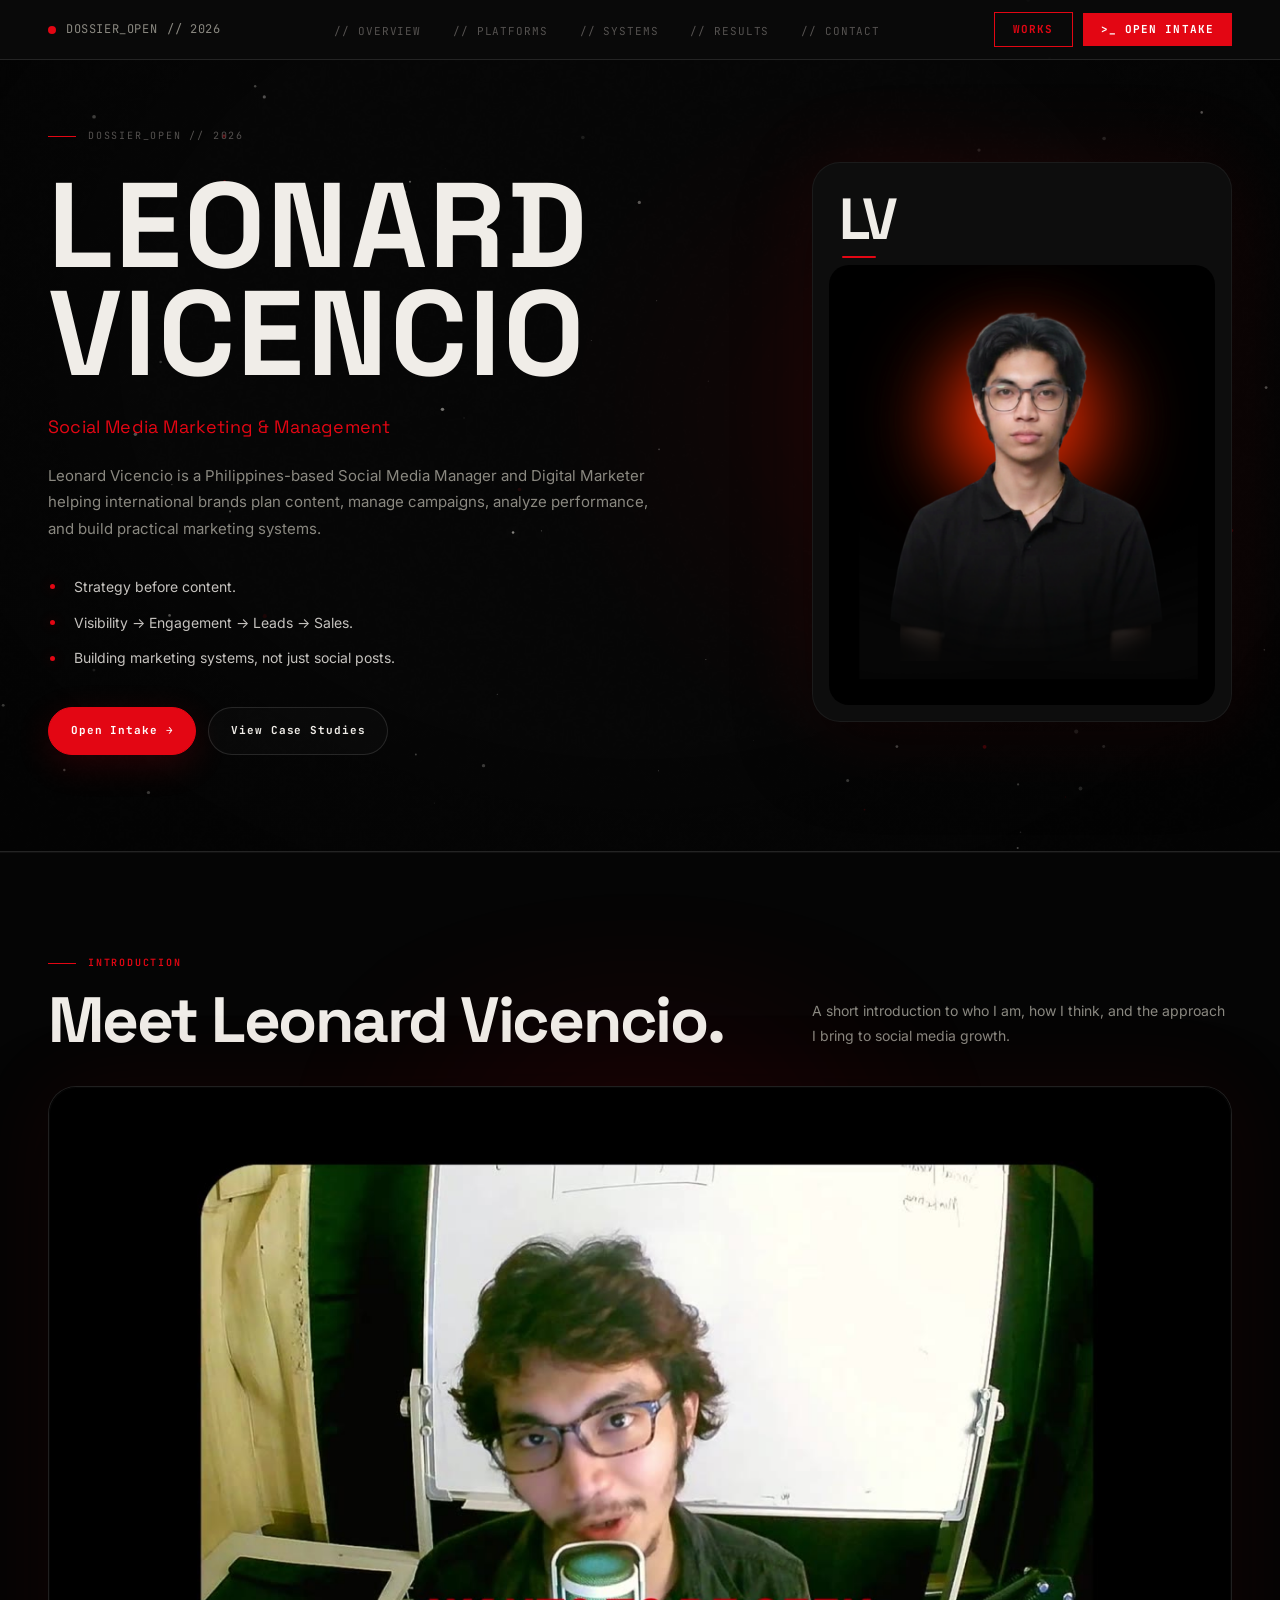
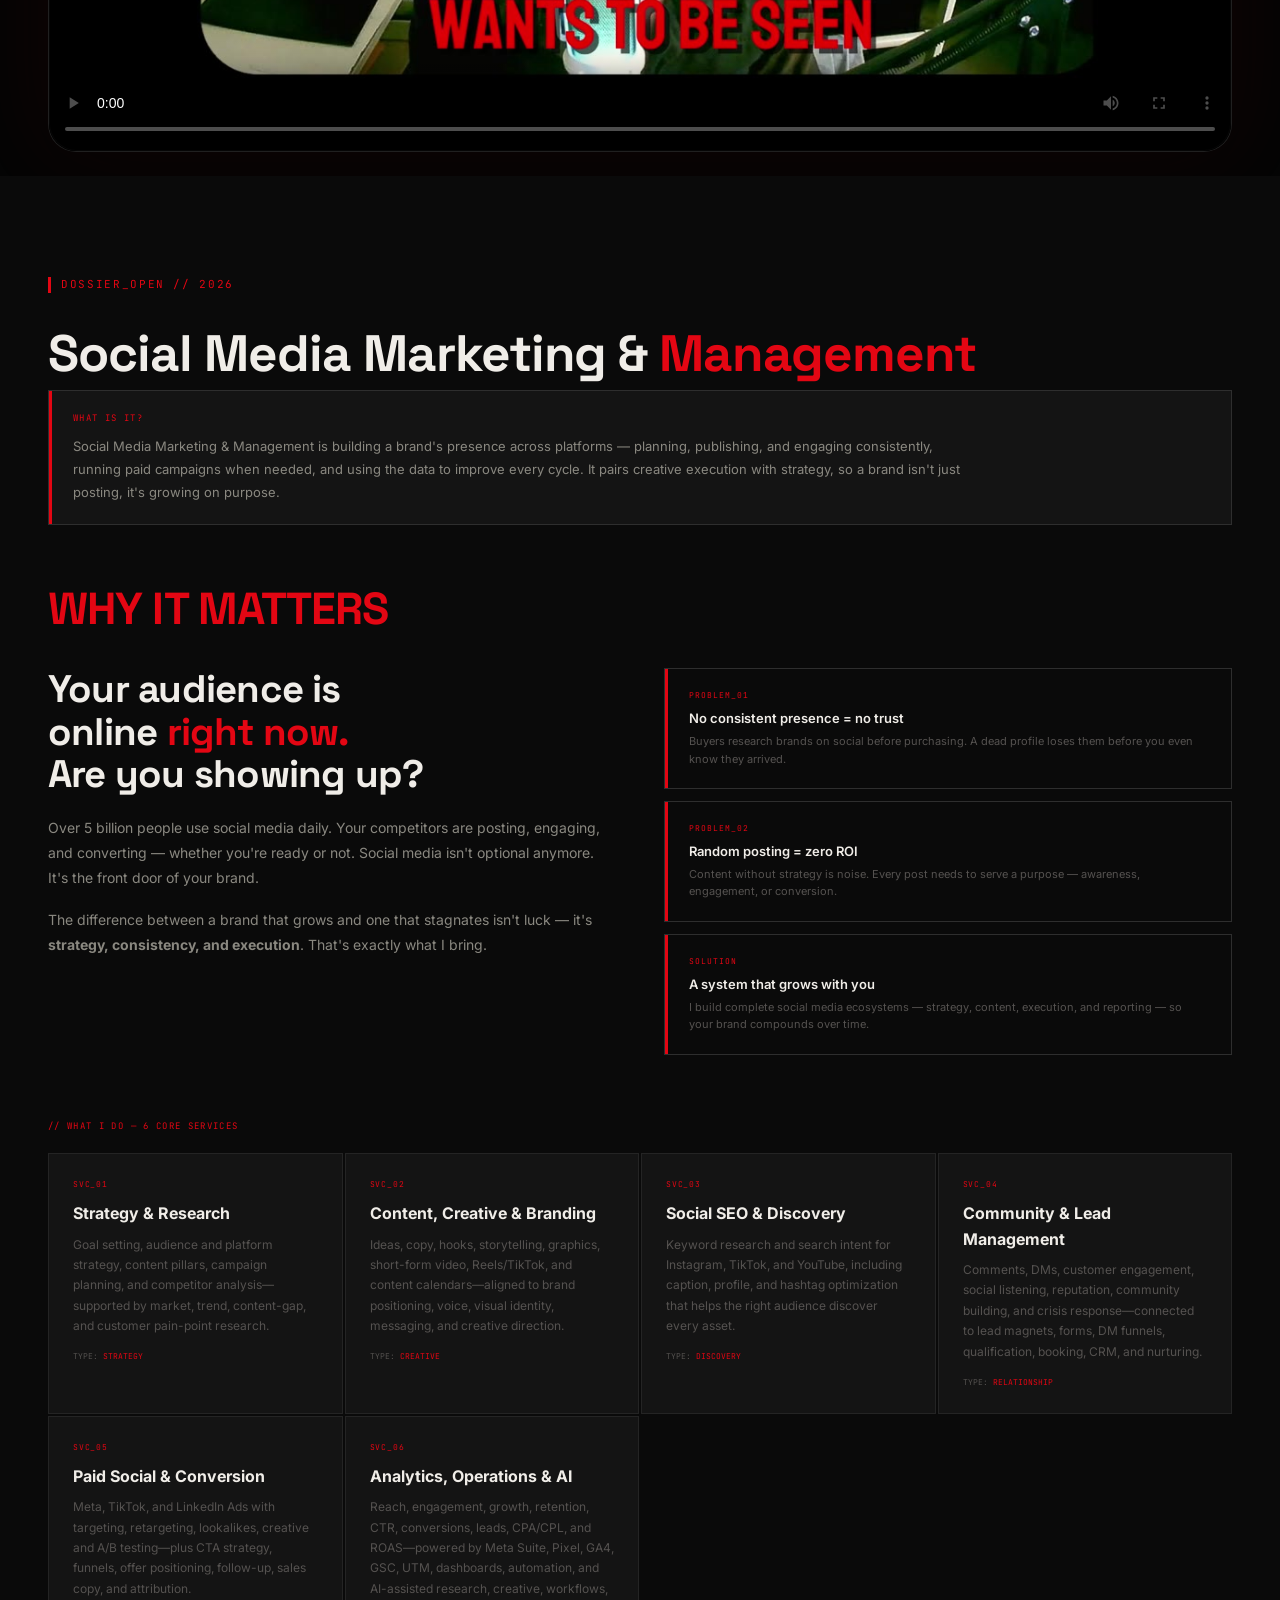
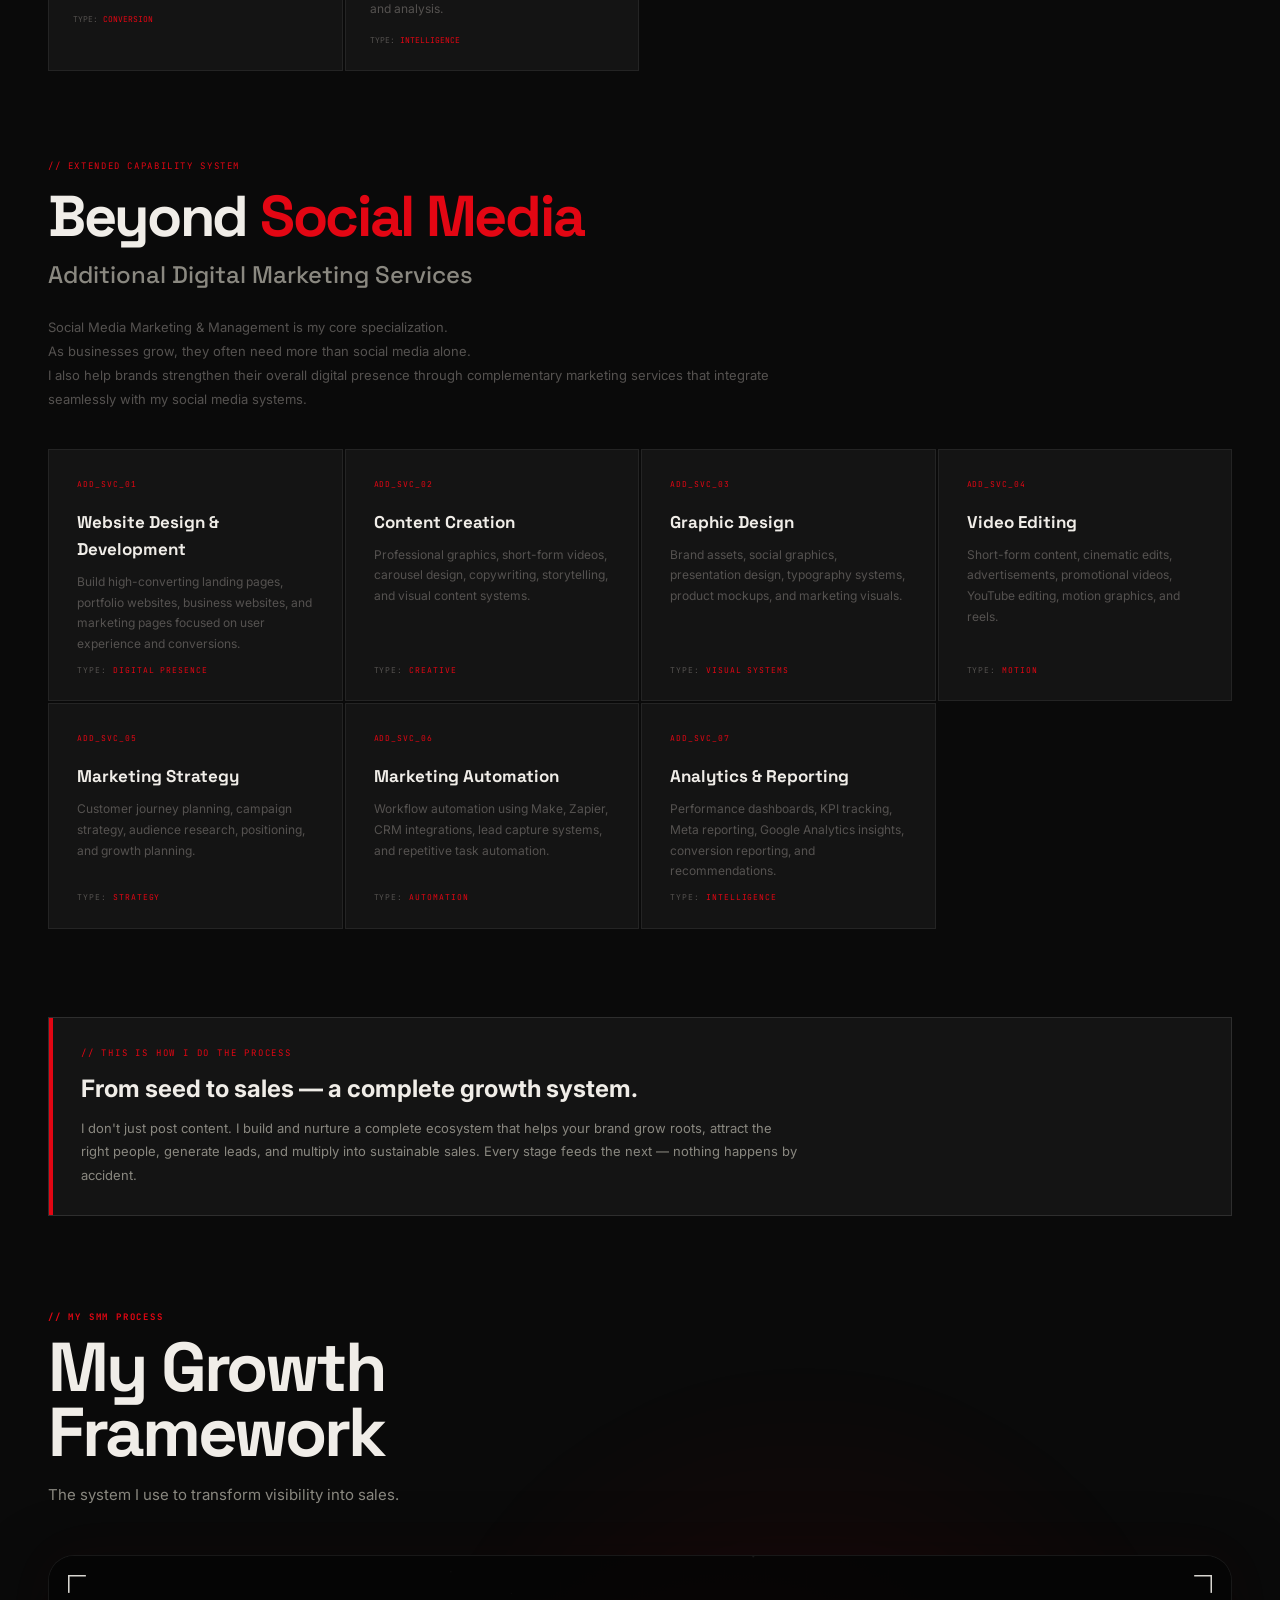
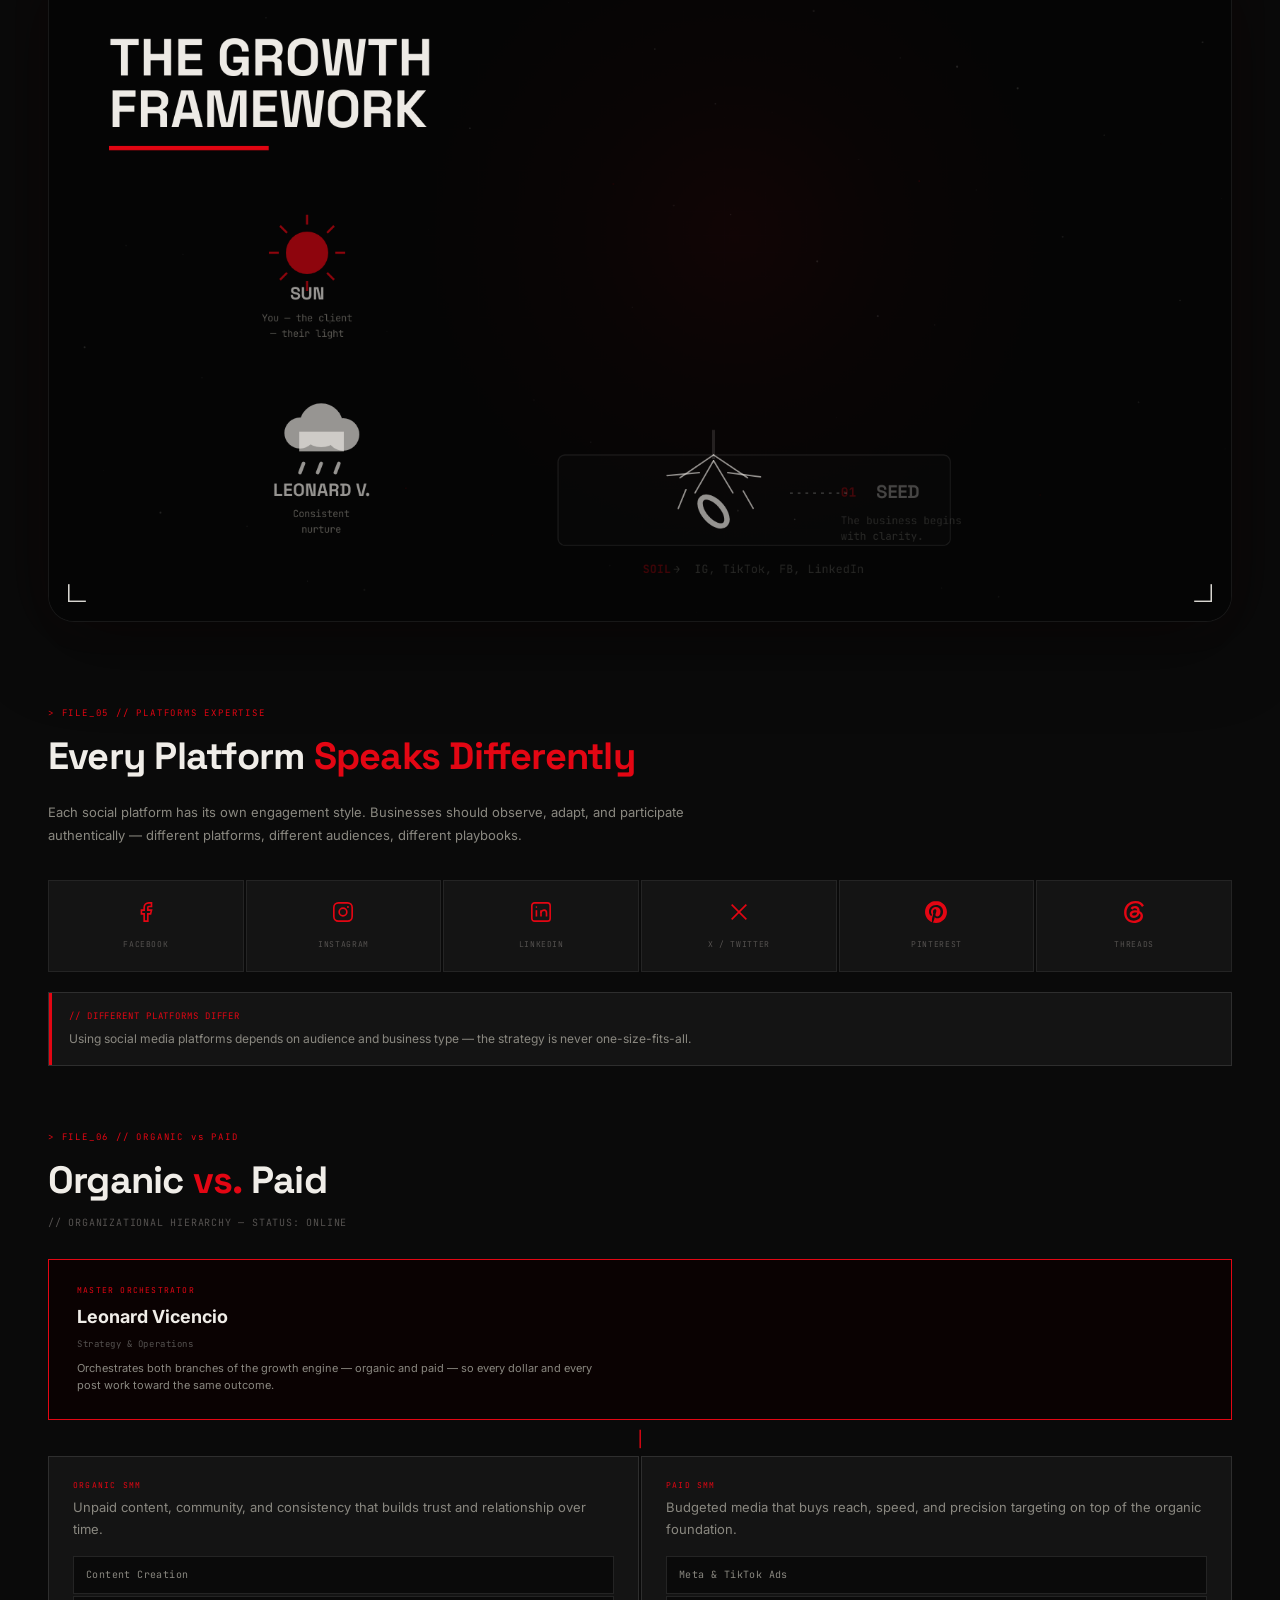
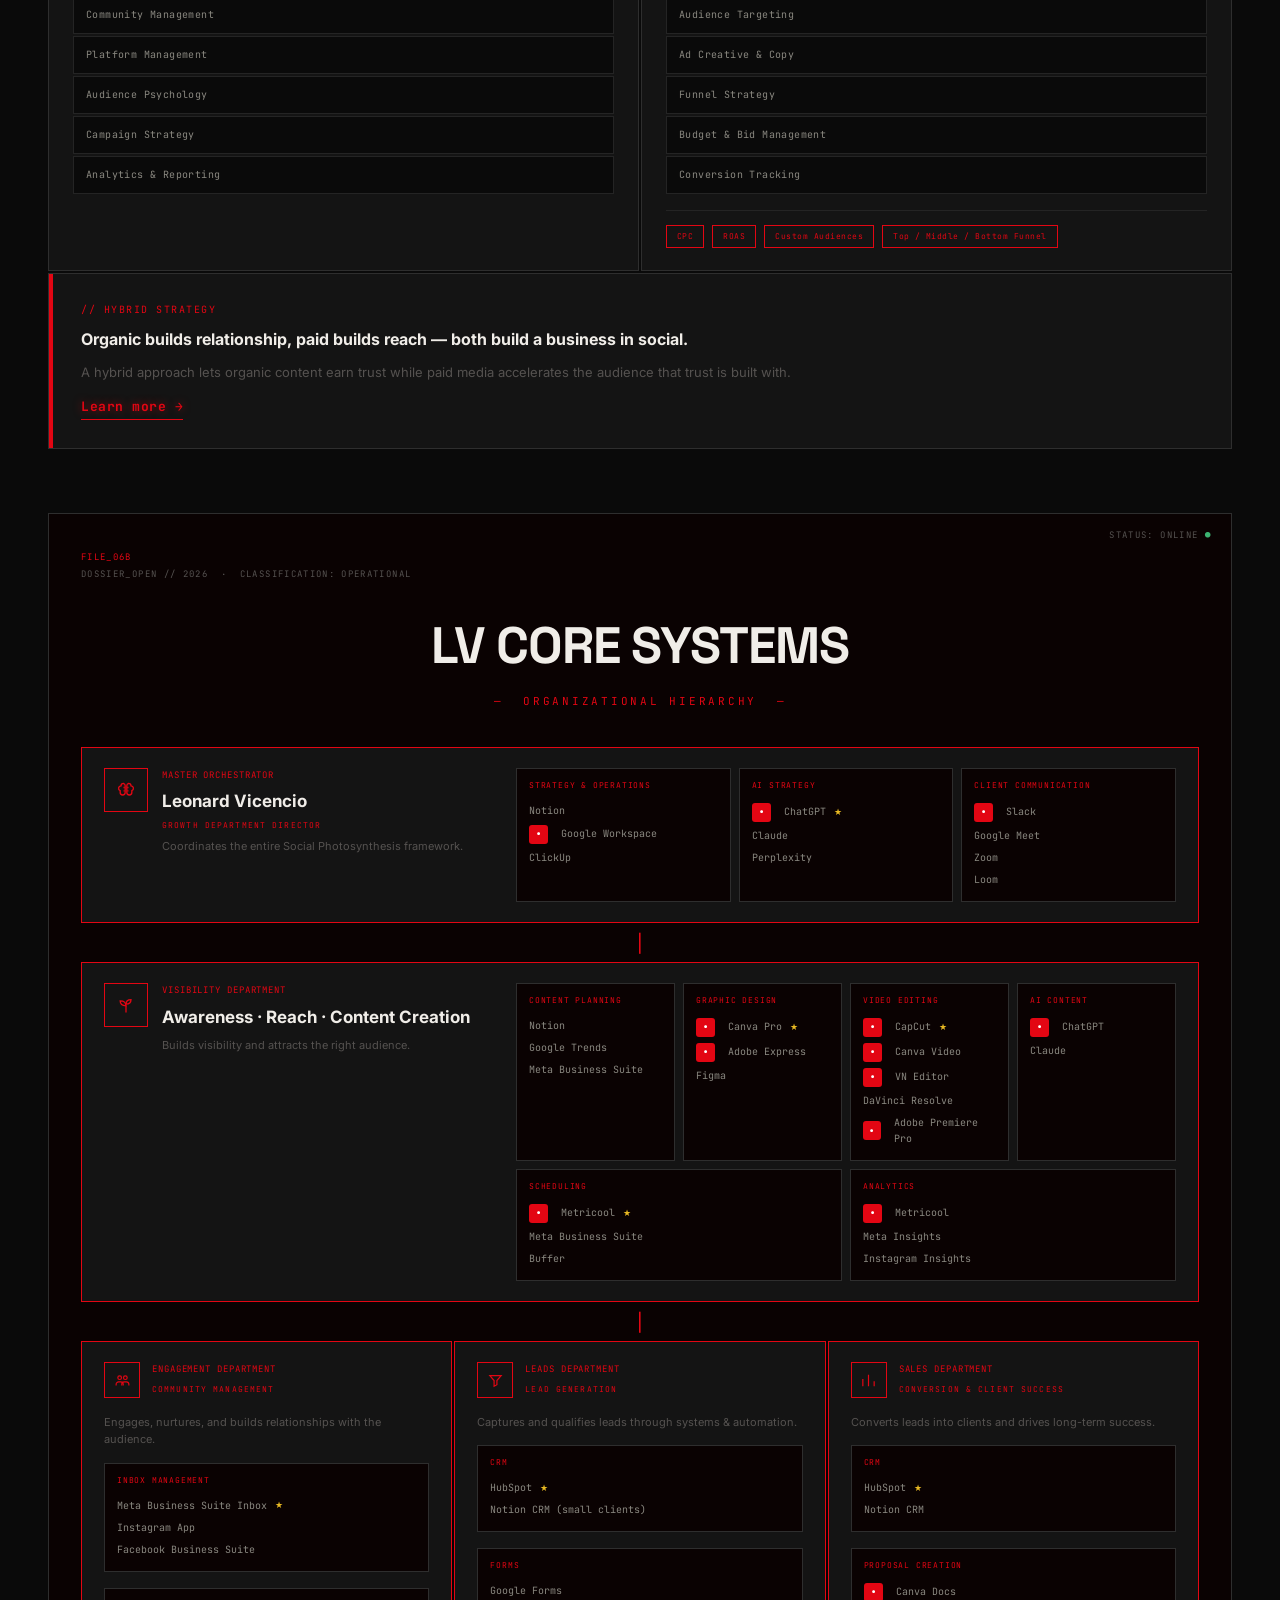
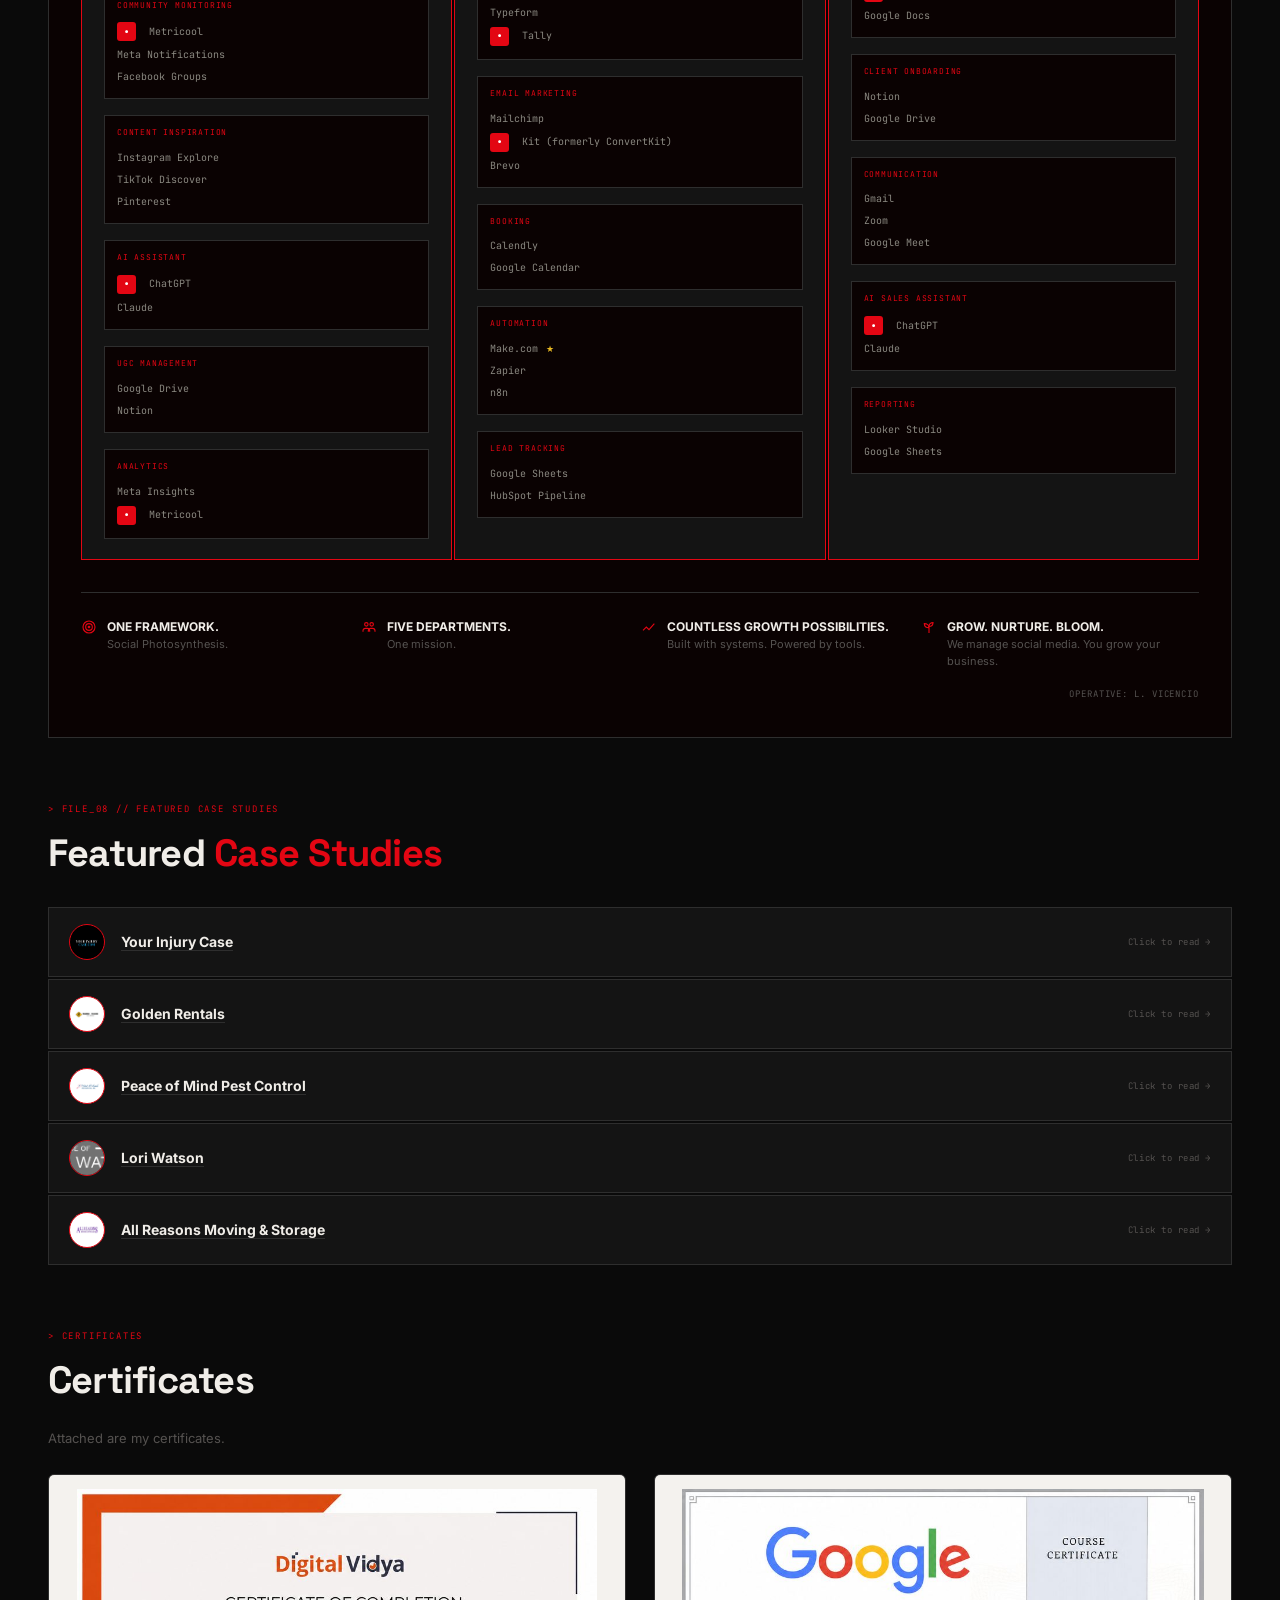
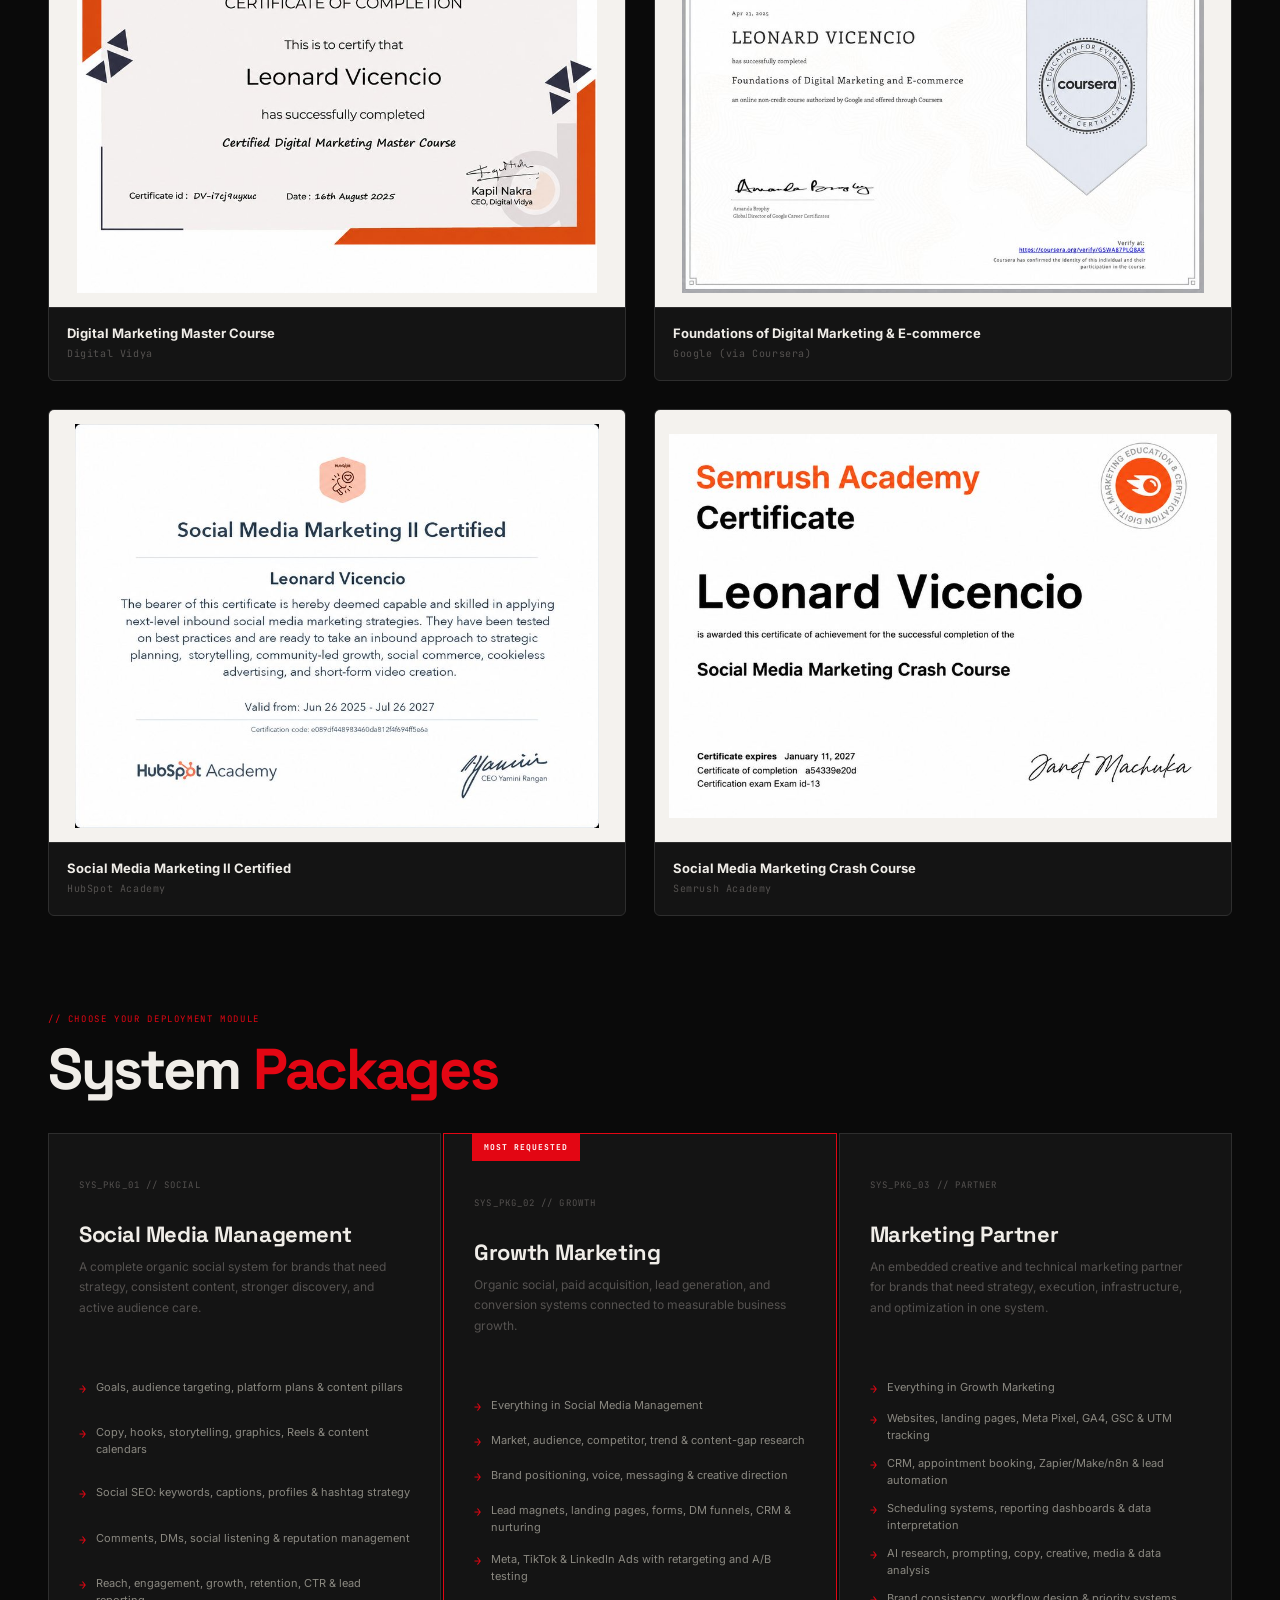
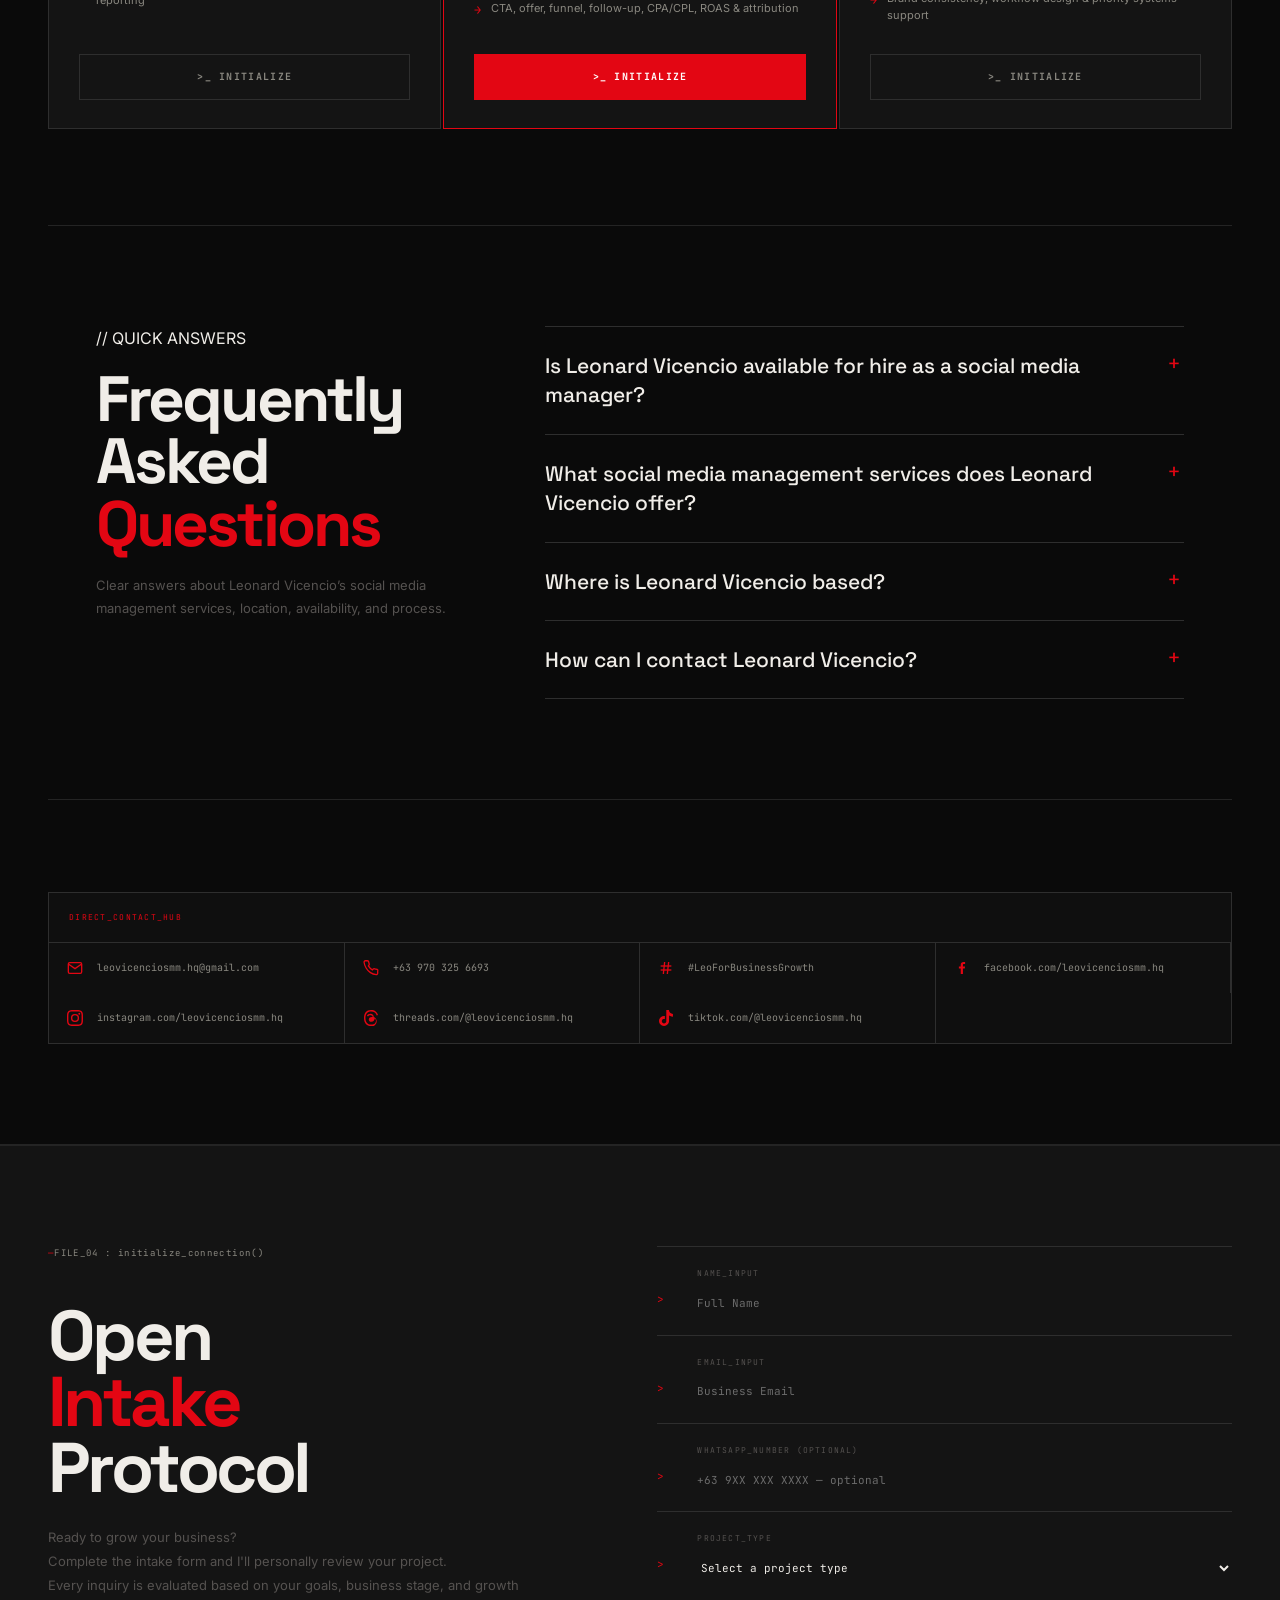
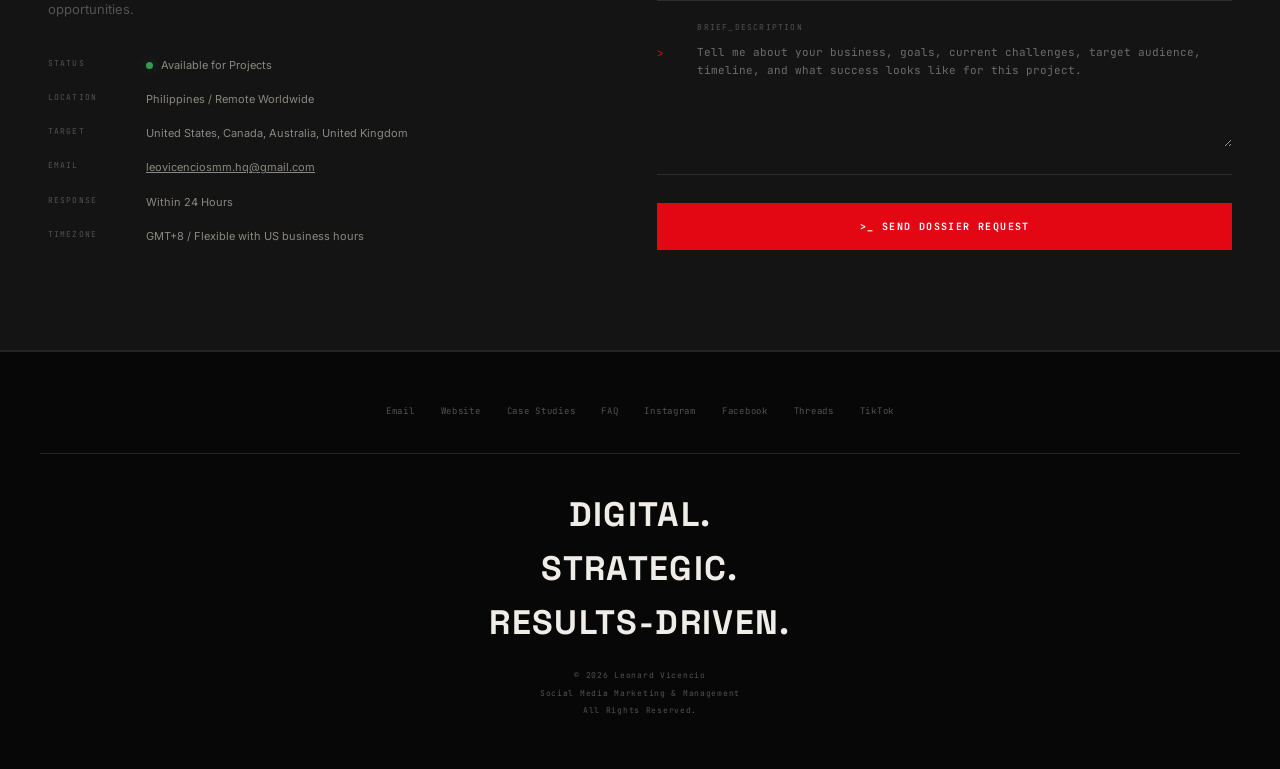
==== commit d4d7599d: "Repair LV Core Systems brand logos Replace the 19 failed logo instances with verified authentic bran" ====
--- a/index.html
+++ b/index.html
@@ -3567,7 +3567,9 @@
         .lvcs-cat{border:1px solid var(--border2);background:#0A0202;padding:10px 12px;flex:1;min-width:140px;}
         .lvcs-tool{display:flex;align-items:center;gap:6px;font-family:var(--font-mono);font-size:10px;color:var(--text2);padding:3px 0;}
         .lvcs-tool i{color:var(--red);width:14px;text-align:center;font-size:11px;}
-        .lvcs-logo{width:15px;height:15px;object-fit:contain;margin-right:7px;vertical-align:-3px;border-radius:3px;background:#fff;padding:2px;box-sizing:content-box;}
+        .lvcs-logo{width:15px;height:15px;object-fit:contain;margin-right:7px;vertical-align:-3px;border-radius:3px;background:#fff;padding:2px;box-sizing:content-box;}
+        .lvcs-logo.is-missing{display:none;}
+        .lvcs-tool:has(.lvcs-logo.is-missing)::before{content:"•";display:inline-flex;align-items:center;justify-content:center;width:19px;height:19px;margin-right:7px;border-radius:3px;background:#E30613;color:#fff;font-size:12px;line-height:1;box-sizing:border-box;}
         .lvcs-star{color:#E8B923;font-size:9px;margin-left:2px;}
         .lvcs-side{display:flex;flex-wrap:wrap;gap:8px;}
         .lvcs-master-row{display:grid;grid-template-columns:1.2fr 2fr;gap:16px;align-items:start;}
@@ -3591,16 +3593,16 @@
           <div class="lvcs-side">
             <div class="lvcs-cat"><div class="lvcs-cat-label">STRATEGY &amp; OPERATIONS</div>
               <div class="lvcs-tool"><img class="lvcs-logo" src="https://cdn.simpleicons.org/notion" alt="" onerror="this.style.display='none'"/>Notion</div>
-              <div class="lvcs-tool"><img class="lvcs-logo" src="https://cdn.simpleicons.org/googleworkspace" alt="" onerror="this.style.display='none'"/>Google Workspace</div>
+              <div class="lvcs-tool"><img class="lvcs-logo" src="https://api.iconify.design/logos/google-workspace.svg" alt="" onerror="this.classList.add('is-missing')"/>Google Workspace</div>
               <div class="lvcs-tool"><img class="lvcs-logo" src="https://cdn.simpleicons.org/clickup" alt="" onerror="this.style.display='none'"/>ClickUp</div>
             </div>
             <div class="lvcs-cat"><div class="lvcs-cat-label">AI STRATEGY</div>
-              <div class="lvcs-tool"><img class="lvcs-logo" src="https://cdn.simpleicons.org/openai" alt="" onerror="this.style.display='none'"/>ChatGPT<span class="lvcs-star">&#9733;</span></div>
+              <div class="lvcs-tool"><img class="lvcs-logo" src="https://api.iconify.design/logos/openai-icon.svg" alt="" onerror="this.classList.add('is-missing')"/>ChatGPT<span class="lvcs-star">&#9733;</span></div>
               <div class="lvcs-tool"><img class="lvcs-logo" src="https://cdn.simpleicons.org/anthropic" alt="" onerror="this.style.display='none'"/>Claude</div>
               <div class="lvcs-tool"><img class="lvcs-logo" src="https://cdn.simpleicons.org/perplexity" alt="" onerror="this.style.display='none'"/>Perplexity</div>
             </div>
             <div class="lvcs-cat"><div class="lvcs-cat-label">CLIENT COMMUNICATION</div>
-              <div class="lvcs-tool"><img class="lvcs-logo" src="https://cdn.simpleicons.org/slack" alt="" onerror="this.style.display='none'"/>Slack</div>
+              <div class="lvcs-tool"><img class="lvcs-logo" src="https://api.iconify.design/logos/slack-icon.svg" alt="" onerror="this.classList.add('is-missing')"/>Slack</div>
               <div class="lvcs-tool"><img class="lvcs-logo" src="https://cdn.simpleicons.org/googlemeet" alt="" onerror="this.style.display='none'"/>Google Meet</div>
               <div class="lvcs-tool"><img class="lvcs-logo" src="https://cdn.simpleicons.org/zoom" alt="" onerror="this.style.display='none'"/>Zoom</div>
               <div class="lvcs-tool"><img class="lvcs-logo" src="https://cdn.simpleicons.org/loom" alt="" onerror="this.style.display='none'"/>Loom</div>
@@ -3629,28 +3631,28 @@
               <div class="lvcs-tool"><img class="lvcs-logo" src="https://cdn.simpleicons.org/meta" alt="" onerror="this.style.display='none'"/>Meta Business Suite</div>
             </div>
             <div class="lvcs-cat"><div class="lvcs-cat-label">GRAPHIC DESIGN</div>
-              <div class="lvcs-tool"><img class="lvcs-logo" src="https://cdn.simpleicons.org/canva" alt="" onerror="this.style.display='none'"/>Canva Pro<span class="lvcs-star">&#9733;</span></div>
-              <div class="lvcs-tool"><img class="lvcs-logo" src="https://cdn.simpleicons.org/adobe" alt="" onerror="this.style.display='none'"/>Adobe Express</div>
+              <div class="lvcs-tool"><img class="lvcs-logo" src="https://www.google.com/s2/favicons?domain=canva.com&amp;sz=128" alt="" onerror="this.classList.add('is-missing')"/>Canva Pro<span class="lvcs-star">&#9733;</span></div>
+              <div class="lvcs-tool"><img class="lvcs-logo" src="https://api.iconify.design/logos/adobe-icon.svg" alt="" onerror="this.classList.add('is-missing')"/>Adobe Express</div>
               <div class="lvcs-tool"><img class="lvcs-logo" src="https://cdn.simpleicons.org/figma" alt="" onerror="this.style.display='none'"/>Figma</div>
             </div>
             <div class="lvcs-cat"><div class="lvcs-cat-label">VIDEO EDITING</div>
-              <div class="lvcs-tool"><img class="lvcs-logo" src="https://cdn.simpleicons.org/capcut" alt="" onerror="this.style.display='none'"/>CapCut<span class="lvcs-star">&#9733;</span></div>
-              <div class="lvcs-tool"><img class="lvcs-logo" src="https://cdn.simpleicons.org/canva" alt="" onerror="this.style.display='none'"/>Canva Video</div>
-              <div class="lvcs-tool"><img class="lvcs-logo" src="https://cdn.simpleicons.org/vn" alt="" onerror="this.style.display='none'"/>VN Editor</div>
+              <div class="lvcs-tool"><img class="lvcs-logo" src="https://www.google.com/s2/favicons?domain=capcut.com&amp;sz=128" alt="" onerror="this.classList.add('is-missing')"/>CapCut<span class="lvcs-star">&#9733;</span></div>
+              <div class="lvcs-tool"><img class="lvcs-logo" src="https://www.google.com/s2/favicons?domain=canva.com&amp;sz=128" alt="" onerror="this.classList.add('is-missing')"/>Canva Video</div>
+              <div class="lvcs-tool"><img class="lvcs-logo" src="https://www.google.com/s2/favicons?domain=vlognow.me&amp;sz=128" alt="" onerror="this.classList.add('is-missing')"/>VN Editor</div>
               <div class="lvcs-tool"><img class="lvcs-logo" src="https://cdn.simpleicons.org/davinciresolve" alt="" onerror="this.style.display='none'"/>DaVinci Resolve</div>
-              <div class="lvcs-tool"><img class="lvcs-logo" src="https://cdn.simpleicons.org/adobepremierepro" alt="" onerror="this.style.display='none'"/>Adobe Premiere Pro</div>
+              <div class="lvcs-tool"><img class="lvcs-logo" src="https://api.iconify.design/logos/adobe-premiere.svg" alt="" onerror="this.classList.add('is-missing')"/>Adobe Premiere Pro</div>
             </div>
             <div class="lvcs-cat"><div class="lvcs-cat-label">AI CONTENT</div>
-              <div class="lvcs-tool"><img class="lvcs-logo" src="https://cdn.simpleicons.org/openai" alt="" onerror="this.style.display='none'"/>ChatGPT</div>
+              <div class="lvcs-tool"><img class="lvcs-logo" src="https://api.iconify.design/logos/openai-icon.svg" alt="" onerror="this.classList.add('is-missing')"/>ChatGPT</div>
               <div class="lvcs-tool"><img class="lvcs-logo" src="https://cdn.simpleicons.org/anthropic" alt="" onerror="this.style.display='none'"/>Claude</div>
             </div>
             <div class="lvcs-cat"><div class="lvcs-cat-label">SCHEDULING</div>
-              <div class="lvcs-tool"><img class="lvcs-logo" src="https://cdn.simpleicons.org/metricool" alt="" onerror="this.style.display='none'"/>Metricool<span class="lvcs-star">&#9733;</span></div>
+              <div class="lvcs-tool"><img class="lvcs-logo" src="https://www.google.com/s2/favicons?domain=metricool.com&amp;sz=128" alt="" onerror="this.classList.add('is-missing')"/>Metricool<span class="lvcs-star">&#9733;</span></div>
               <div class="lvcs-tool"><img class="lvcs-logo" src="https://cdn.simpleicons.org/meta" alt="" onerror="this.style.display='none'"/>Meta Business Suite</div>
               <div class="lvcs-tool"><img class="lvcs-logo" src="https://cdn.simpleicons.org/buffer" alt="" onerror="this.style.display='none'"/>Buffer</div>
             </div>
             <div class="lvcs-cat"><div class="lvcs-cat-label">ANALYTICS</div>
-              <div class="lvcs-tool"><img class="lvcs-logo" src="https://cdn.simpleicons.org/metricool" alt="" onerror="this.style.display='none'"/>Metricool</div>
+              <div class="lvcs-tool"><img class="lvcs-logo" src="https://www.google.com/s2/favicons?domain=metricool.com&amp;sz=128" alt="" onerror="this.classList.add('is-missing')"/>Metricool</div>
               <div class="lvcs-tool"><img class="lvcs-logo" src="https://cdn.simpleicons.org/meta" alt="" onerror="this.style.display='none'"/>Meta Insights</div>
               <div class="lvcs-tool"><img class="lvcs-logo" src="https://cdn.simpleicons.org/instagram" alt="" onerror="this.style.display='none'"/>Instagram Insights</div>
             </div>
@@ -3680,7 +3682,7 @@
               <div class="lvcs-tool"><img class="lvcs-logo" src="https://cdn.simpleicons.org/facebook" alt="" onerror="this.style.display='none'"/>Facebook Business Suite</div>
             </div>
             <div class="lvcs-cat" style="margin-top:8px;"><div class="lvcs-cat-label">COMMUNITY MONITORING</div>
-              <div class="lvcs-tool"><img class="lvcs-logo" src="https://cdn.simpleicons.org/metricool" alt="" onerror="this.style.display='none'"/>Metricool</div>
+                <div class="lvcs-tool"><img class="lvcs-logo" src="https://www.google.com/s2/favicons?domain=metricool.com&amp;sz=128" alt="" onerror="this.classList.add('is-missing')"/>Metricool</div>
               <div class="lvcs-tool"><img class="lvcs-logo" src="https://cdn.simpleicons.org/meta" alt="" onerror="this.style.display='none'"/>Meta Notifications</div>
               <div class="lvcs-tool"><img class="lvcs-logo" src="https://cdn.simpleicons.org/facebook" alt="" onerror="this.style.display='none'"/>Facebook Groups</div>
             </div>
@@ -3690,7 +3692,7 @@
               <div class="lvcs-tool"><img class="lvcs-logo" src="https://cdn.simpleicons.org/pinterest" alt="" onerror="this.style.display='none'"/>Pinterest</div>
             </div>
             <div class="lvcs-cat" style="margin-top:8px;"><div class="lvcs-cat-label">AI ASSISTANT</div>
-              <div class="lvcs-tool"><img class="lvcs-logo" src="https://cdn.simpleicons.org/openai" alt="" onerror="this.style.display='none'"/>ChatGPT</div>
+                <div class="lvcs-tool"><img class="lvcs-logo" src="https://api.iconify.design/logos/openai-icon.svg" alt="" onerror="this.classList.add('is-missing')"/>ChatGPT</div>
               <div class="lvcs-tool"><img class="lvcs-logo" src="https://cdn.simpleicons.org/anthropic" alt="" onerror="this.style.display='none'"/>Claude</div>
             </div>
             <div class="lvcs-cat" style="margin-top:8px;"><div class="lvcs-cat-label">UGC MANAGEMENT</div>
@@ -3699,7 +3701,7 @@
             </div>
             <div class="lvcs-cat" style="margin-top:8px;"><div class="lvcs-cat-label">ANALYTICS</div>
               <div class="lvcs-tool"><img class="lvcs-logo" src="https://cdn.simpleicons.org/meta" alt="" onerror="this.style.display='none'"/>Meta Insights</div>
-              <div class="lvcs-tool"><img class="lvcs-logo" src="https://cdn.simpleicons.org/metricool" alt="" onerror="this.style.display='none'"/>Metricool</div>
+                <div class="lvcs-tool"><img class="lvcs-logo" src="https://www.google.com/s2/favicons?domain=metricool.com&amp;sz=128" alt="" onerror="this.classList.add('is-missing')"/>Metricool</div>
             </div>
           </div>
         </div>
@@ -3722,11 +3724,11 @@
             <div class="lvcs-cat" style="margin-top:8px;"><div class="lvcs-cat-label">FORMS</div>
               <div class="lvcs-tool"><img class="lvcs-logo" src="https://cdn.simpleicons.org/googleforms" alt="" onerror="this.style.display='none'"/>Google Forms</div>
               <div class="lvcs-tool"><img class="lvcs-logo" src="https://cdn.simpleicons.org/typeform" alt="" onerror="this.style.display='none'"/>Typeform</div>
-              <div class="lvcs-tool"><img class="lvcs-logo" src="https://cdn.simpleicons.org/tally" alt="" onerror="this.style.display='none'"/>Tally</div>
+                <div class="lvcs-tool"><img class="lvcs-logo" src="https://www.google.com/s2/favicons?domain=tally.so&amp;sz=128" alt="" onerror="this.classList.add('is-missing')"/>Tally</div>
             </div>
             <div class="lvcs-cat" style="margin-top:8px;"><div class="lvcs-cat-label">EMAIL MARKETING</div>
               <div class="lvcs-tool"><img class="lvcs-logo" src="https://cdn.simpleicons.org/mailchimp" alt="" onerror="this.style.display='none'"/>Mailchimp</div>
-              <div class="lvcs-tool"><img class="lvcs-logo" src="https://cdn.simpleicons.org/convertkit" alt="" onerror="this.style.display='none'"/>ConvertKit</div>
+                <div class="lvcs-tool"><img class="lvcs-logo" src="https://www.google.com/s2/favicons?domain=kit.com&amp;sz=128" alt="" onerror="this.classList.add('is-missing')"/>Kit (formerly ConvertKit)</div>
               <div class="lvcs-tool"><img class="lvcs-logo" src="https://cdn.simpleicons.org/brevo" alt="" onerror="this.style.display='none'"/>Brevo</div>
             </div>
             <div class="lvcs-cat" style="margin-top:8px;"><div class="lvcs-cat-label">BOOKING</div>
@@ -3761,7 +3763,7 @@
               <div class="lvcs-tool"><img class="lvcs-logo" src="https://cdn.simpleicons.org/notion" alt="" onerror="this.style.display='none'"/>Notion CRM</div>
             </div>
             <div class="lvcs-cat" style="margin-top:8px;"><div class="lvcs-cat-label">PROPOSAL CREATION</div>
-              <div class="lvcs-tool"><img class="lvcs-logo" src="https://cdn.simpleicons.org/canva" alt="" onerror="this.style.display='none'"/>Canva Docs</div>
+                <div class="lvcs-tool"><img class="lvcs-logo" src="https://www.google.com/s2/favicons?domain=canva.com&amp;sz=128" alt="" onerror="this.classList.add('is-missing')"/>Canva Docs</div>
               <div class="lvcs-tool"><img class="lvcs-logo" src="https://cdn.simpleicons.org/googledocs" alt="" onerror="this.style.display='none'"/>Google Docs</div>
             </div>
             <div class="lvcs-cat" style="margin-top:8px;"><div class="lvcs-cat-label">CLIENT ONBOARDING</div>
@@ -3774,7 +3776,7 @@
               <div class="lvcs-tool"><img class="lvcs-logo" src="https://cdn.simpleicons.org/googlemeet" alt="" onerror="this.style.display='none'"/>Google Meet</div>
             </div>
             <div class="lvcs-cat" style="margin-top:8px;"><div class="lvcs-cat-label">AI SALES ASSISTANT</div>
-              <div class="lvcs-tool"><img class="lvcs-logo" src="https://cdn.simpleicons.org/openai" alt="" onerror="this.style.display='none'"/>ChatGPT</div>
+                <div class="lvcs-tool"><img class="lvcs-logo" src="https://api.iconify.design/logos/openai-icon.svg" alt="" onerror="this.classList.add('is-missing')"/>ChatGPT</div>
               <div class="lvcs-tool"><img class="lvcs-logo" src="https://cdn.simpleicons.org/anthropic" alt="" onerror="this.style.display='none'"/>Claude</div>
             </div>
             <div class="lvcs-cat" style="margin-top:8px;"><div class="lvcs-cat-label">REPORTING</div>
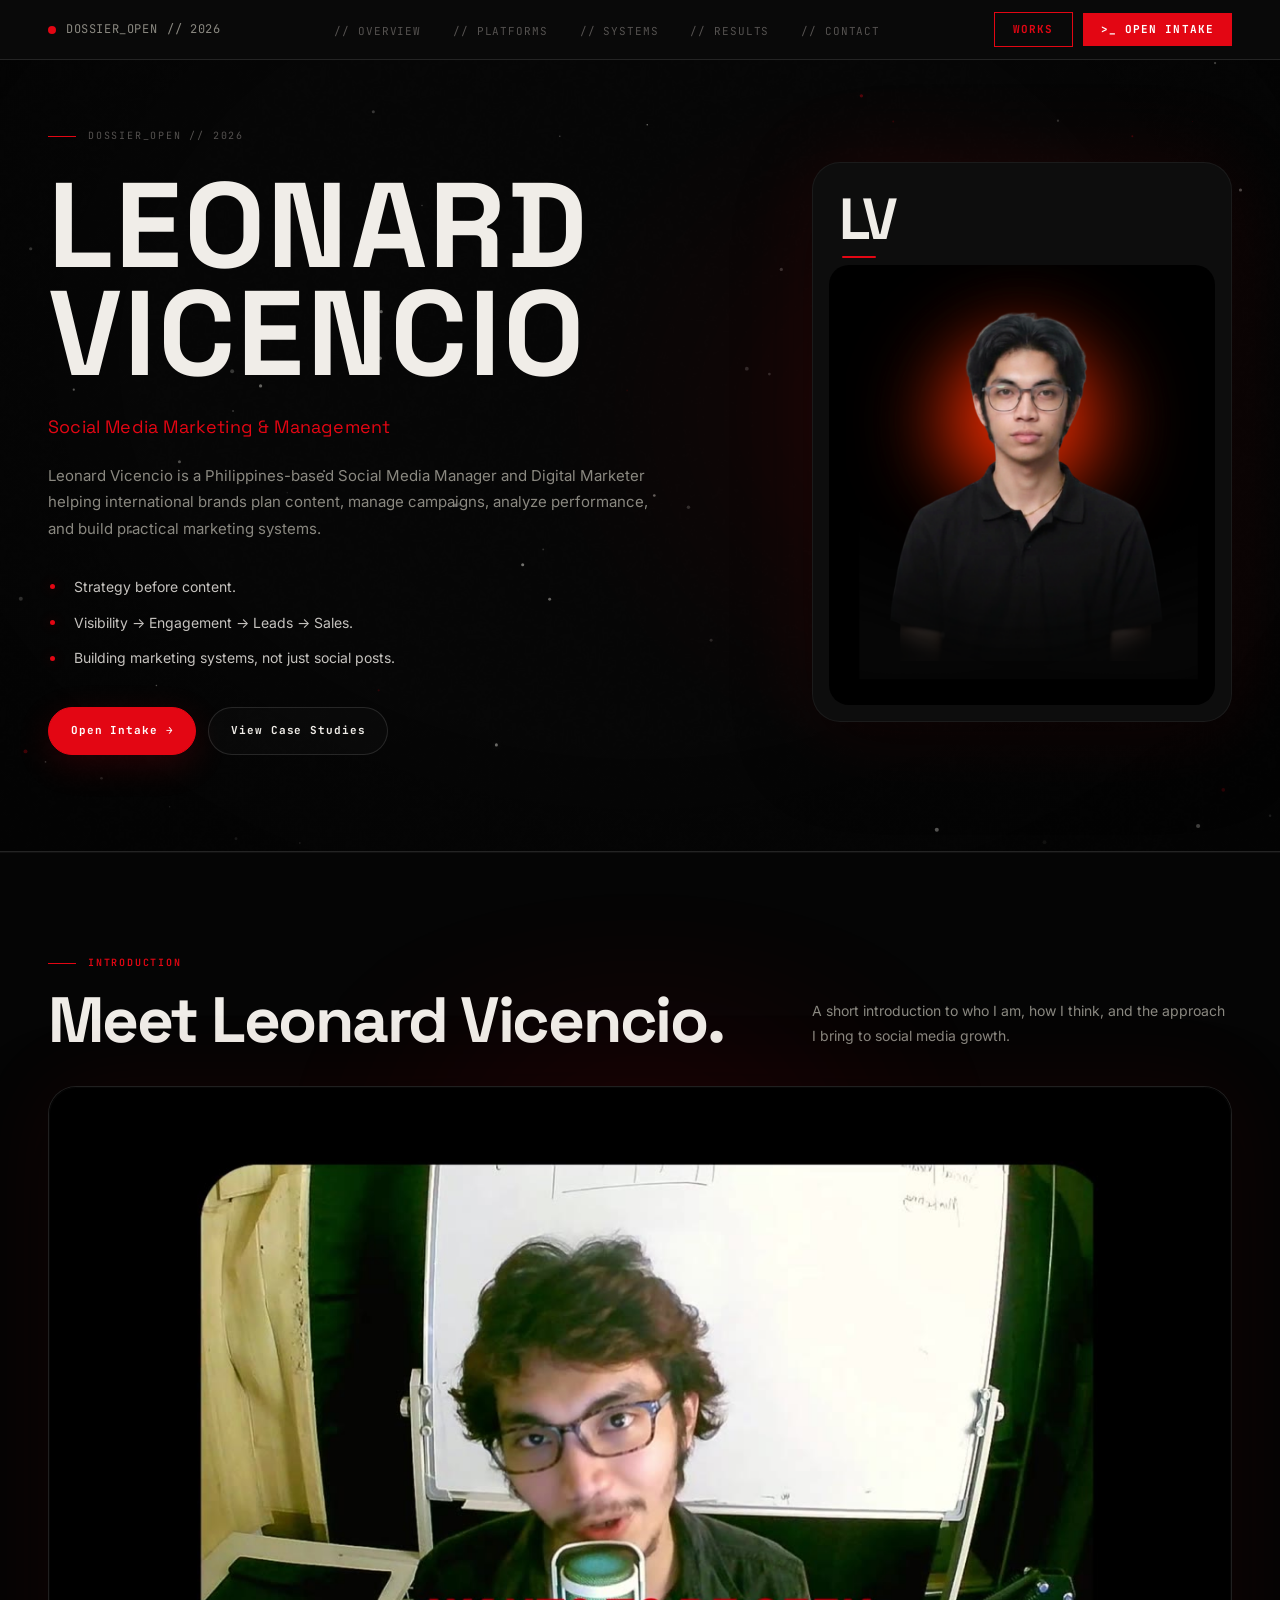
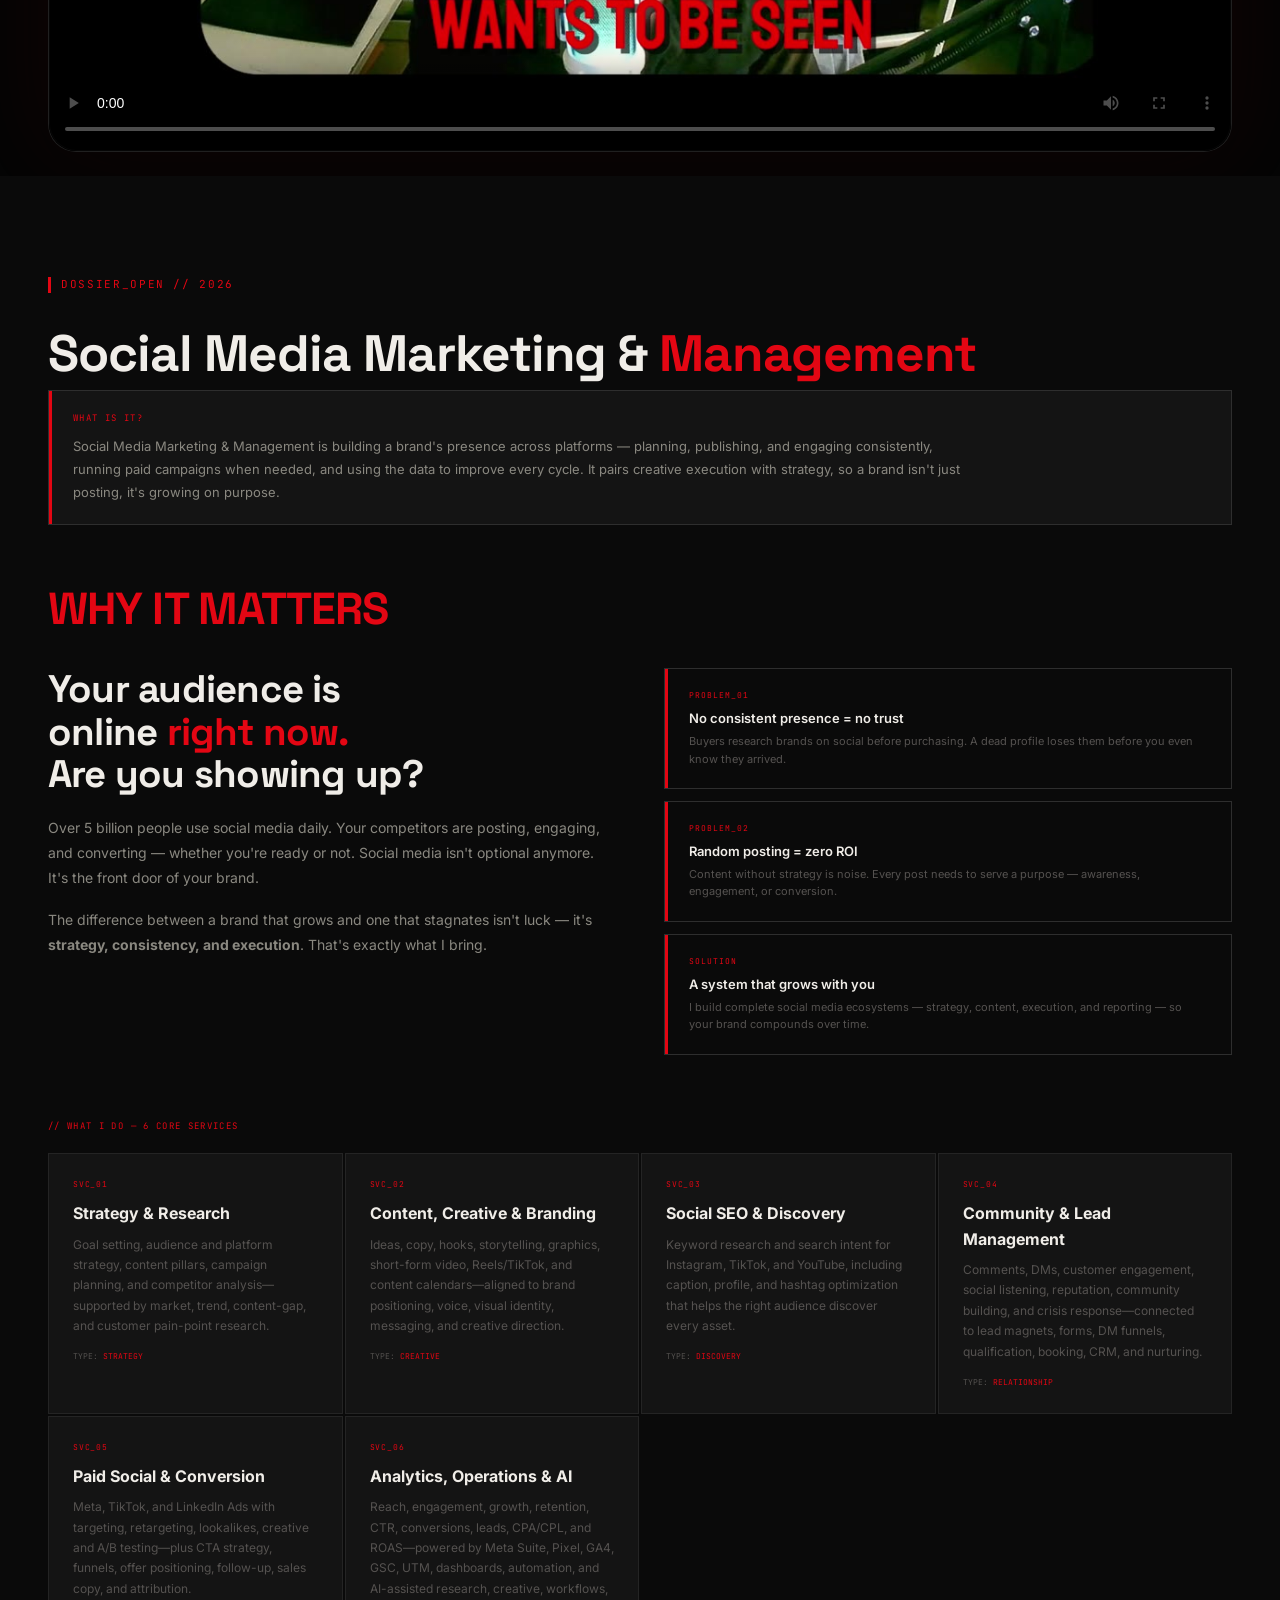
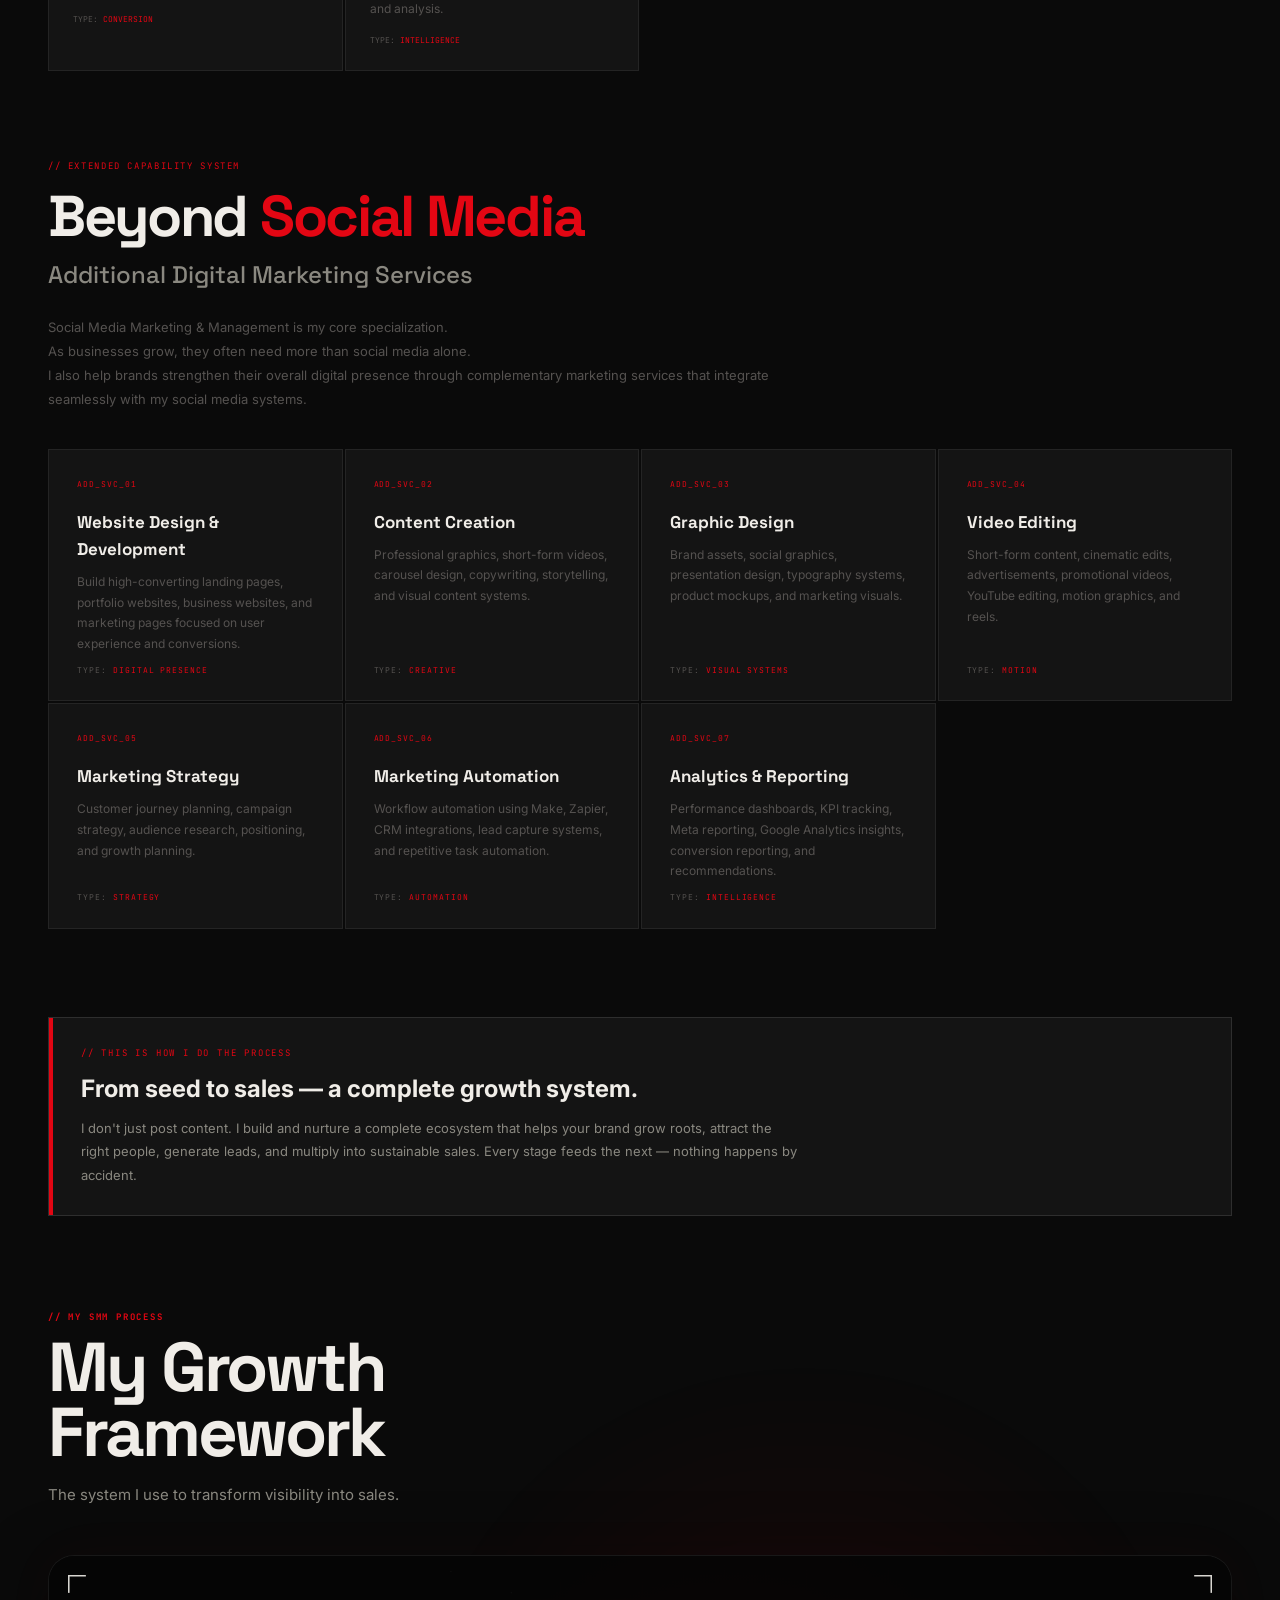
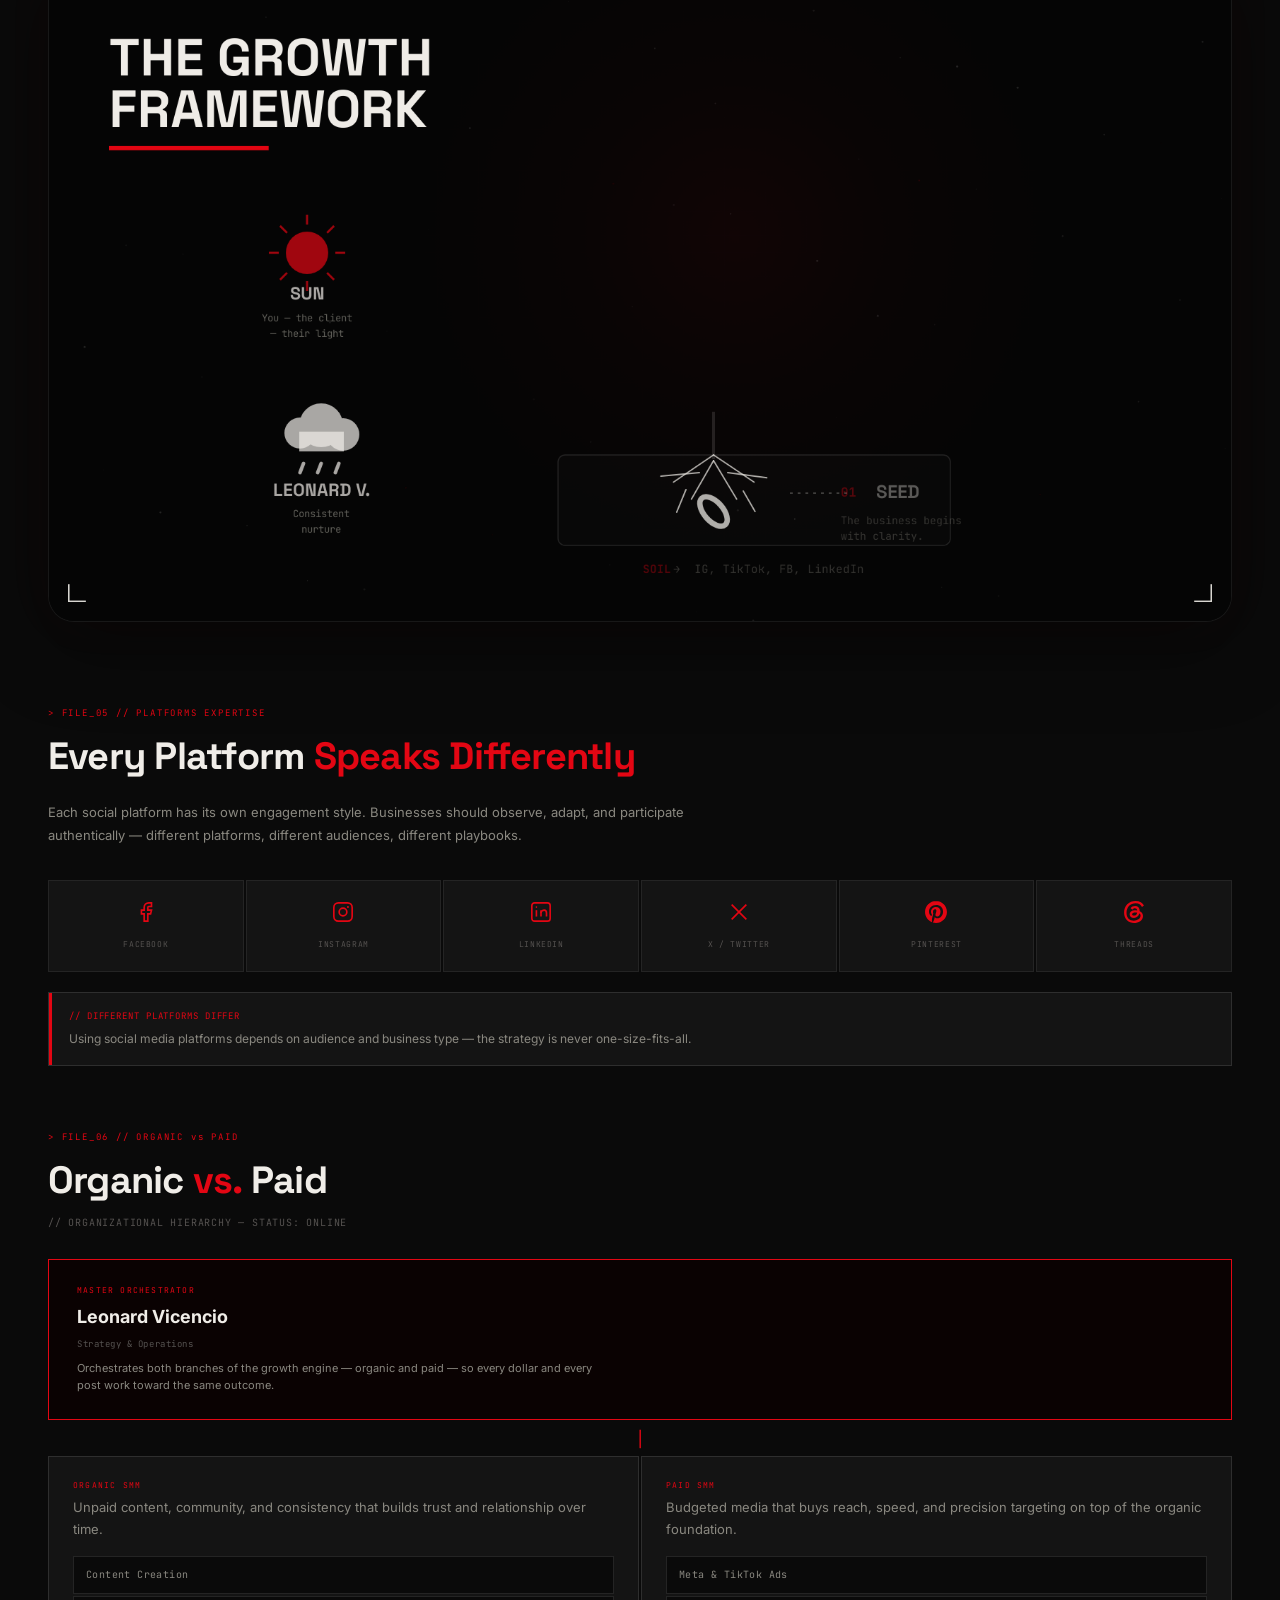
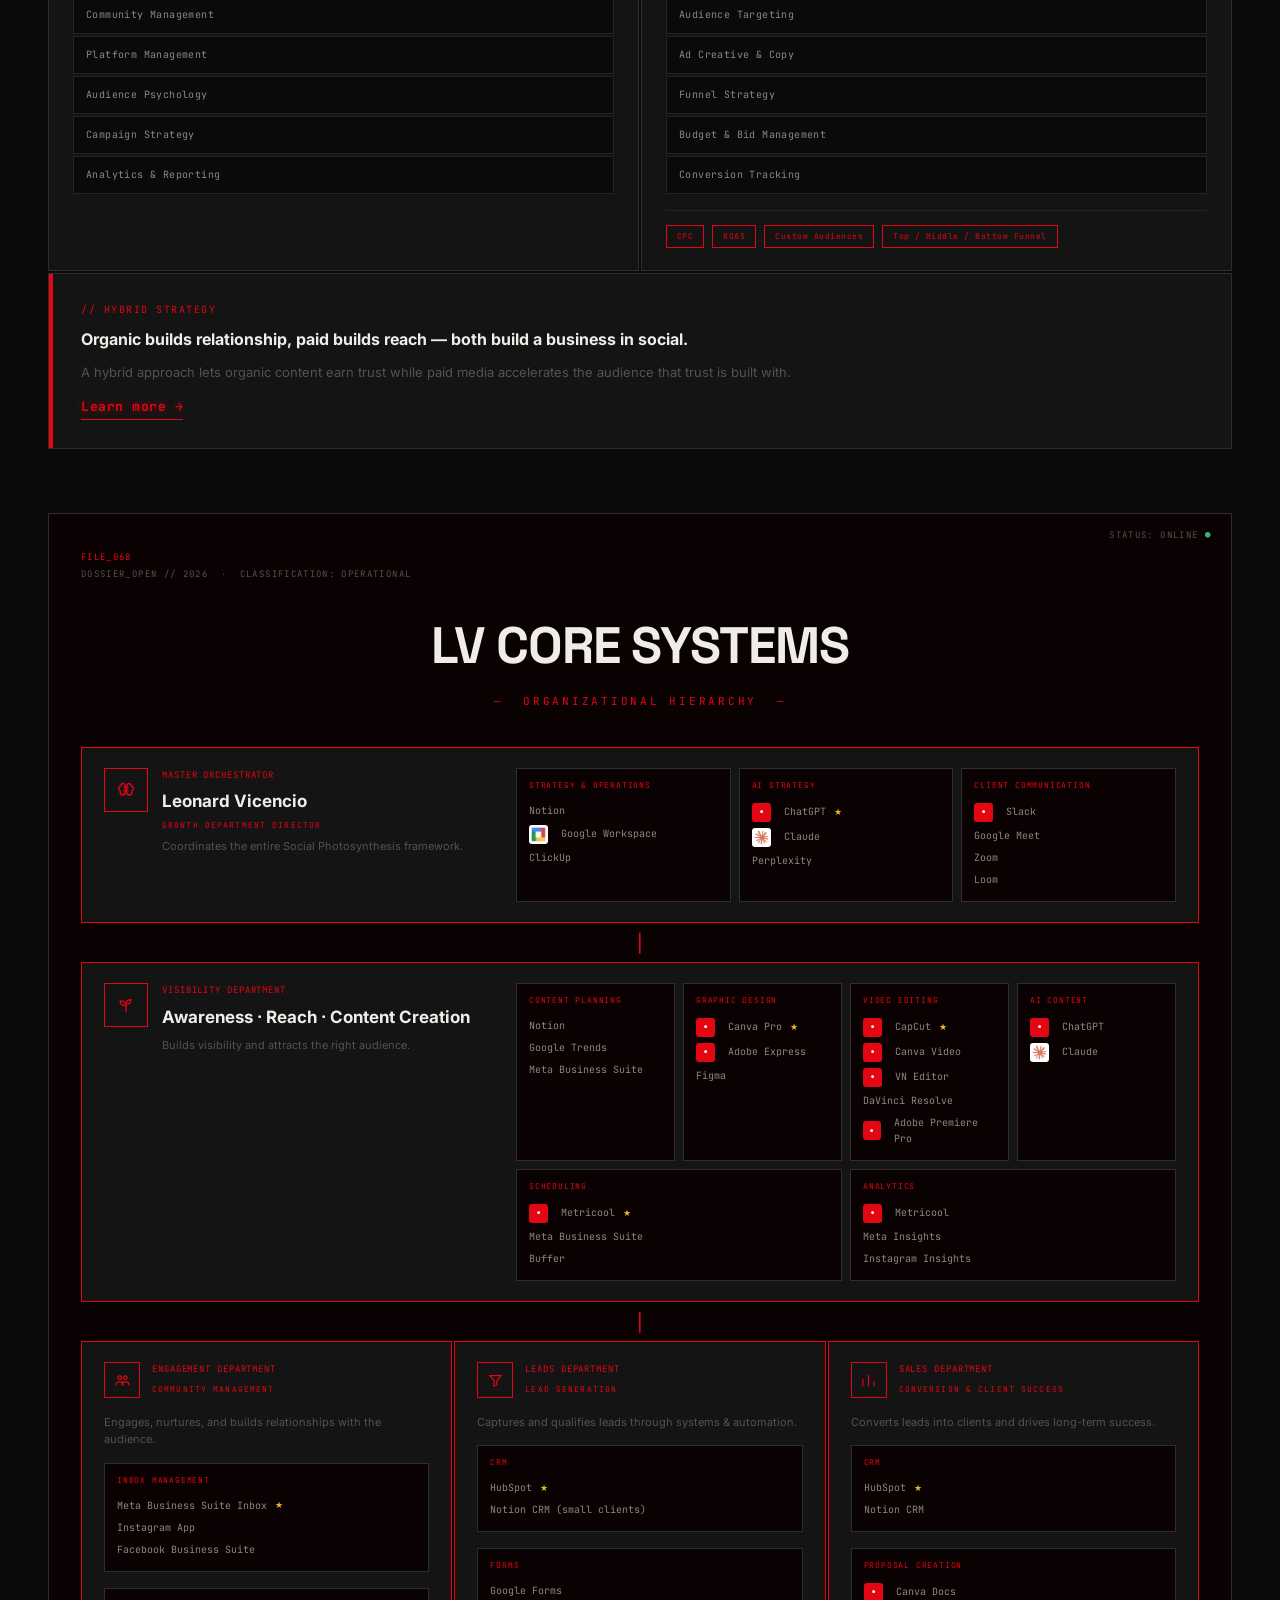
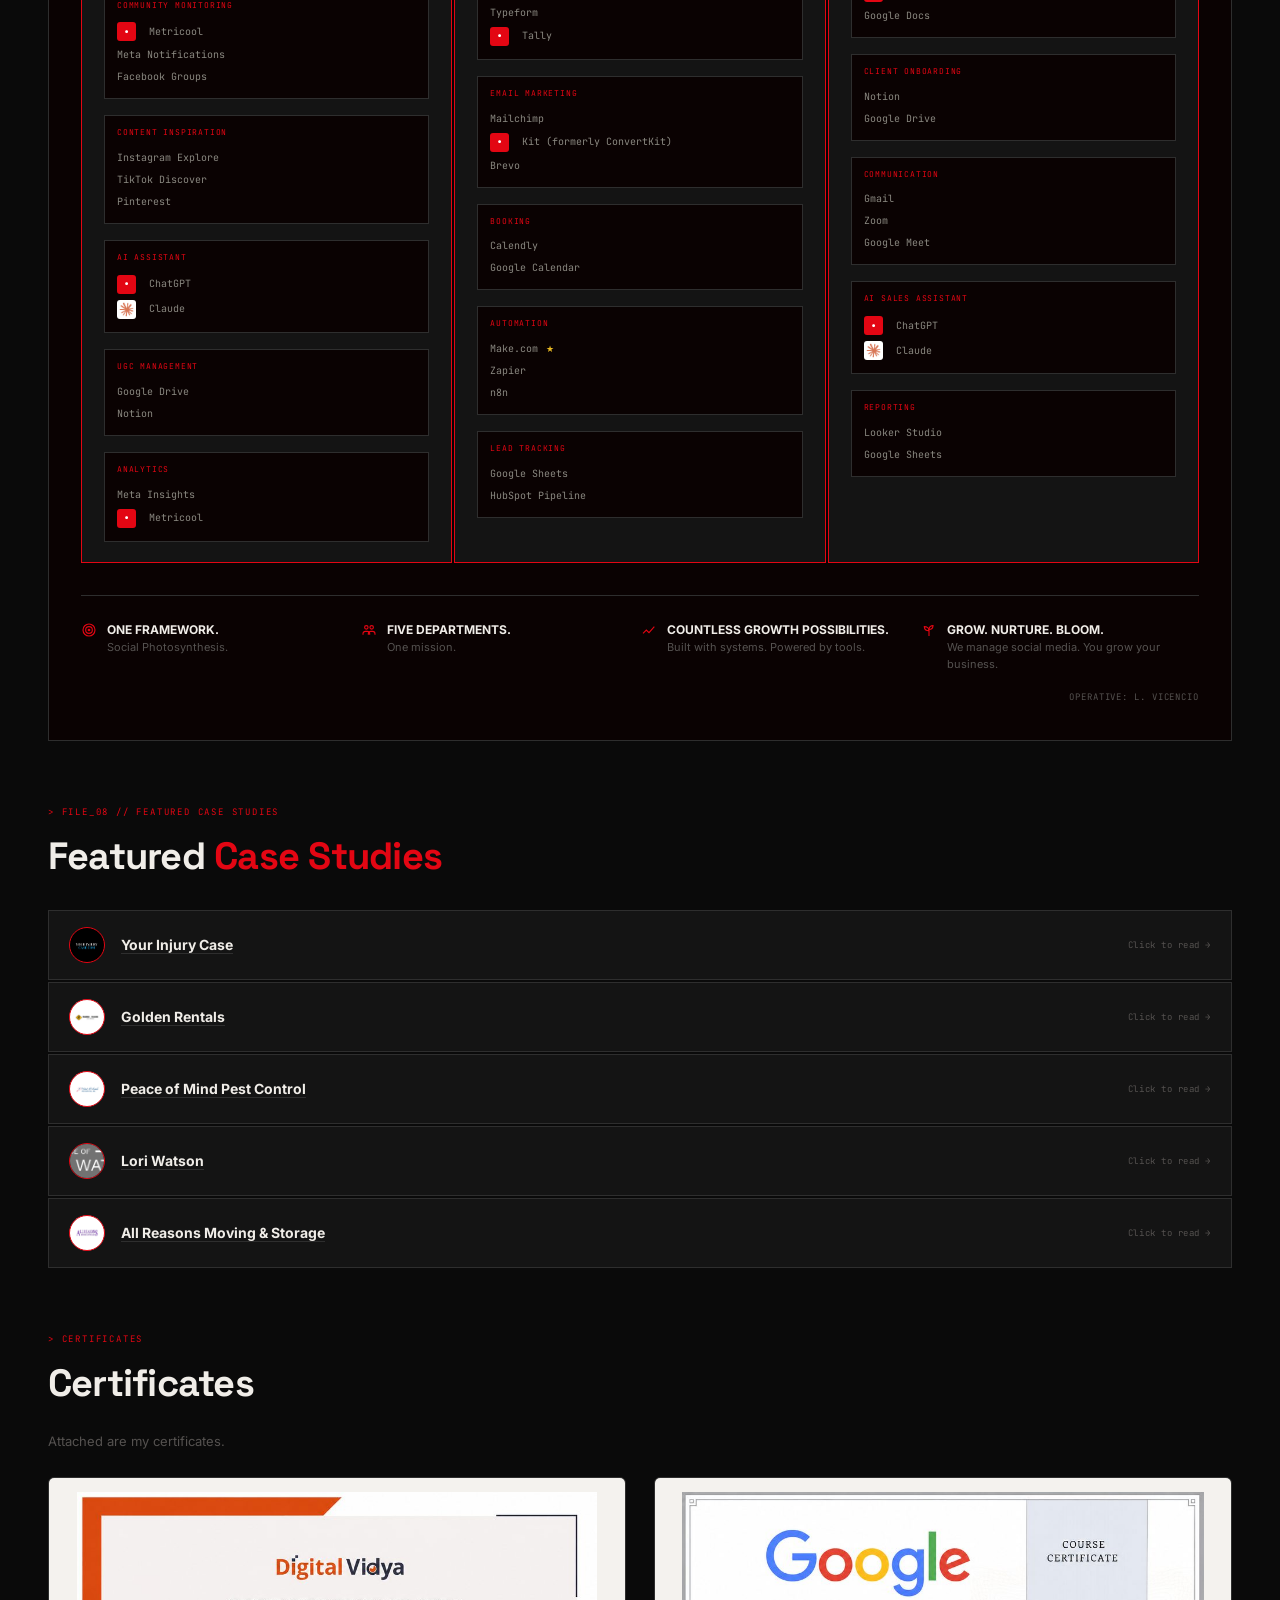
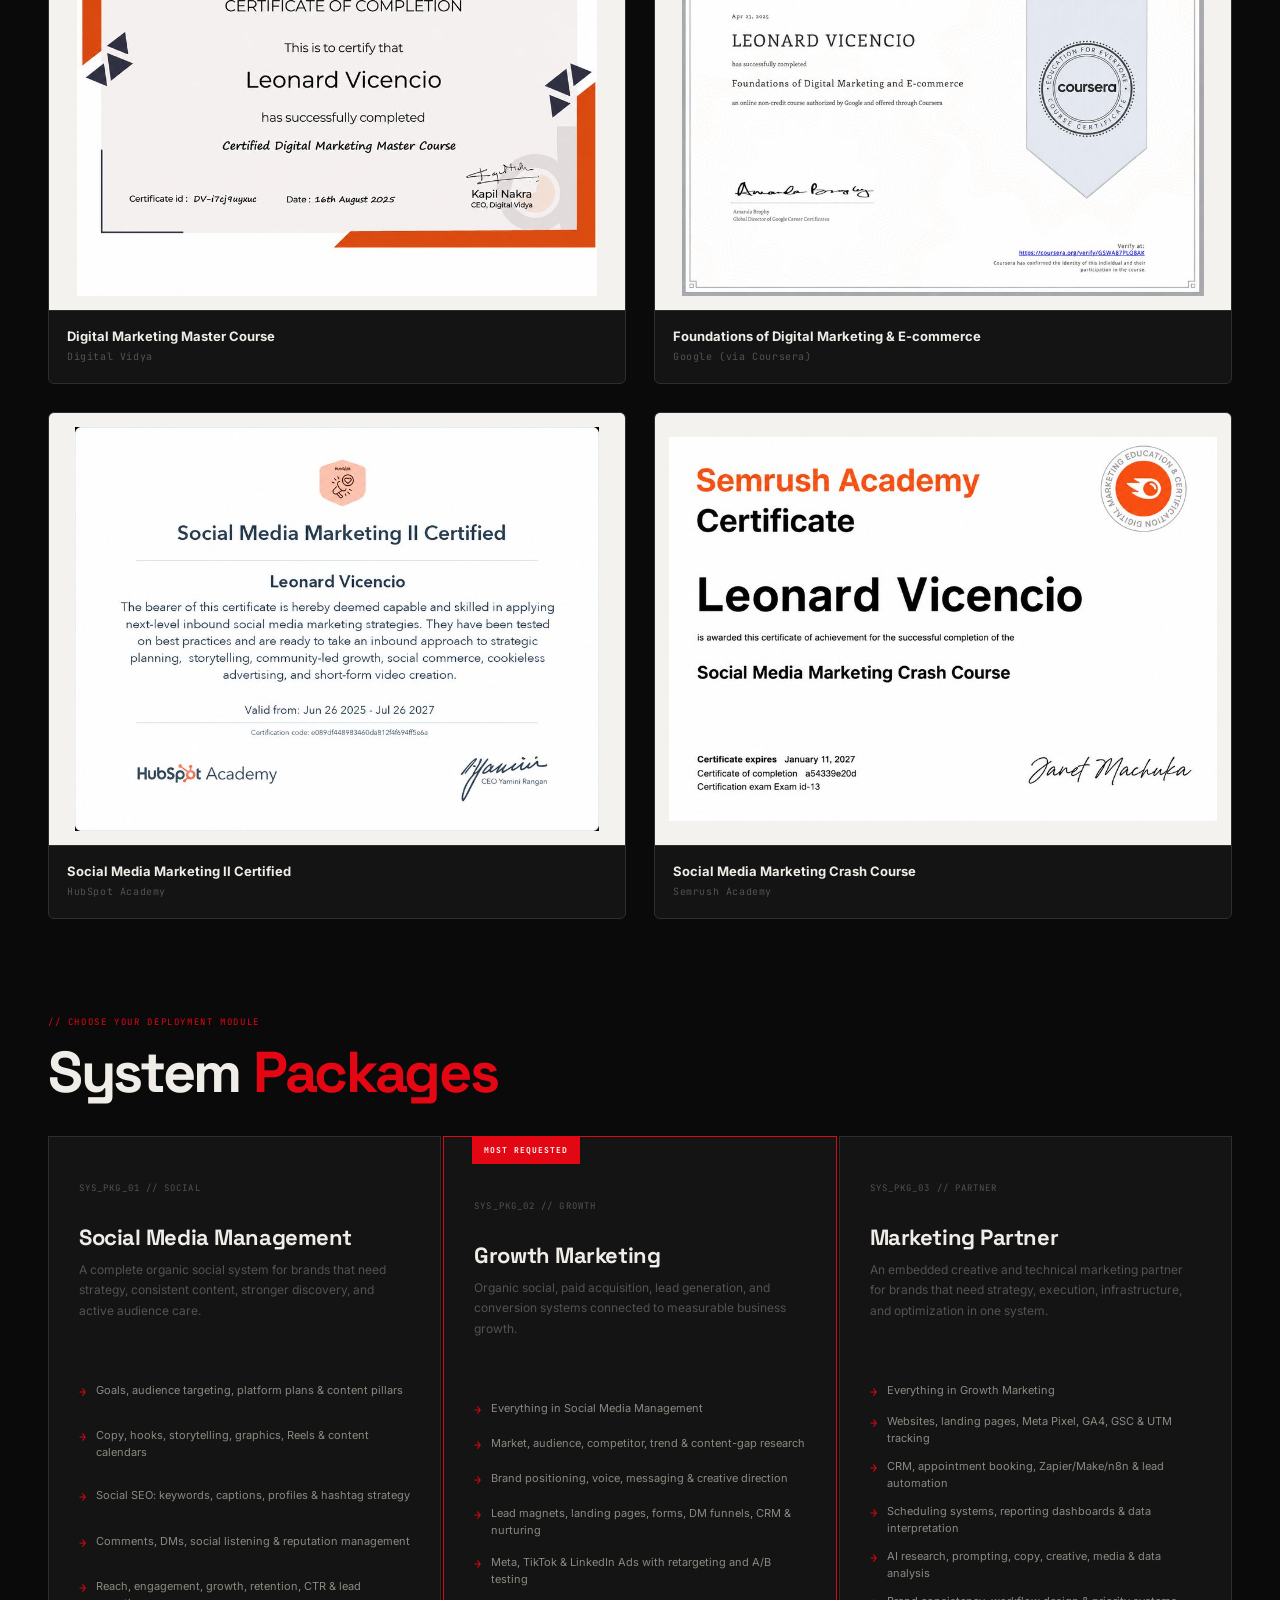
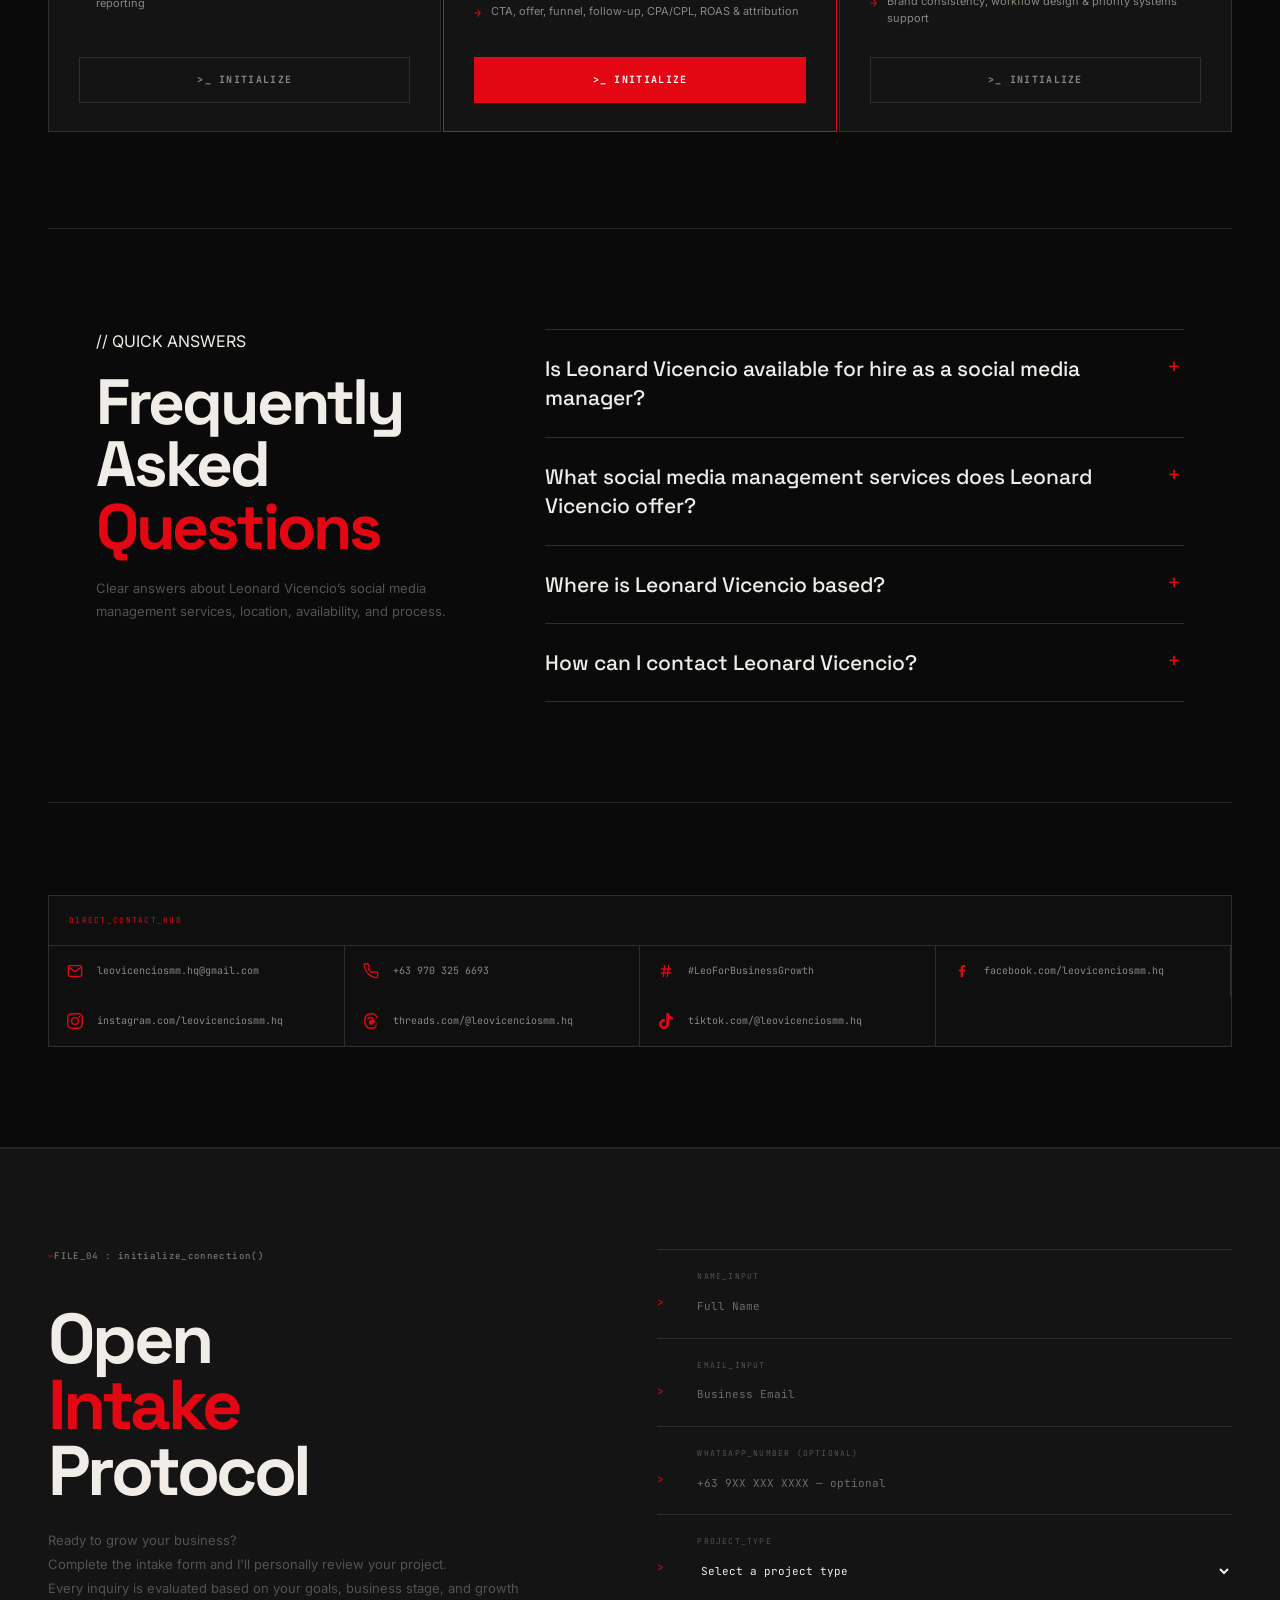
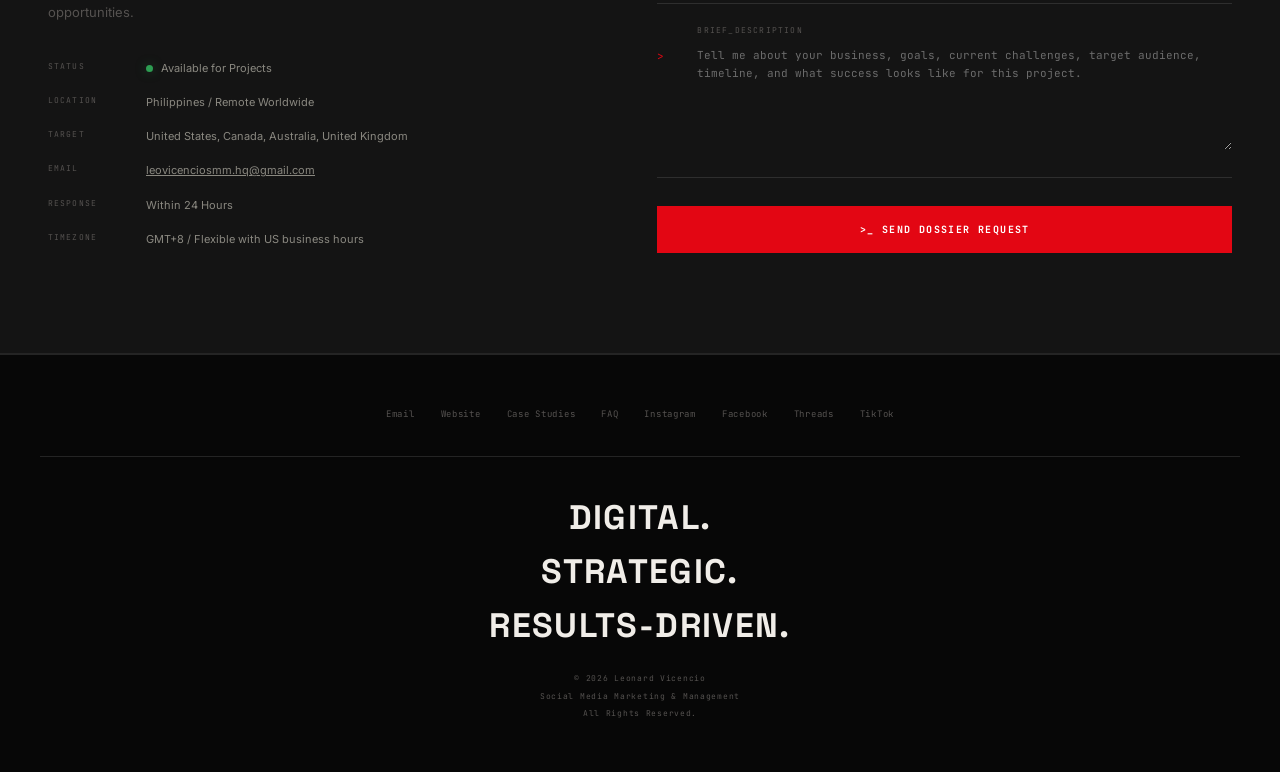
==== commit 4dc05928: "Use supplied Claude and Google Workspace logos Add the user-provided official Claude starburst and G" ====
--- a/index.html
+++ b/index.html
@@ -3593,12 +3593,12 @@
           <div class="lvcs-side">
             <div class="lvcs-cat"><div class="lvcs-cat-label">STRATEGY &amp; OPERATIONS</div>
               <div class="lvcs-tool"><img class="lvcs-logo" src="https://cdn.simpleicons.org/notion" alt="" onerror="this.style.display='none'"/>Notion</div>
-              <div class="lvcs-tool"><img class="lvcs-logo" src="https://api.iconify.design/logos/google-workspace.svg" alt="" onerror="this.classList.add('is-missing')"/>Google Workspace</div>
+              <div class="lvcs-tool"><img class="lvcs-logo" src="google-workspace-logo.png" alt="" onerror="this.classList.add('is-missing')"/>Google Workspace</div>
               <div class="lvcs-tool"><img class="lvcs-logo" src="https://cdn.simpleicons.org/clickup" alt="" onerror="this.style.display='none'"/>ClickUp</div>
             </div>
             <div class="lvcs-cat"><div class="lvcs-cat-label">AI STRATEGY</div>
               <div class="lvcs-tool"><img class="lvcs-logo" src="https://api.iconify.design/logos/openai-icon.svg" alt="" onerror="this.classList.add('is-missing')"/>ChatGPT<span class="lvcs-star">&#9733;</span></div>
-              <div class="lvcs-tool"><img class="lvcs-logo" src="https://cdn.simpleicons.org/anthropic" alt="" onerror="this.style.display='none'"/>Claude</div>
+              <div class="lvcs-tool"><img class="lvcs-logo" src="claude-logo.png" alt="" onerror="this.classList.add('is-missing')"/>Claude</div>
               <div class="lvcs-tool"><img class="lvcs-logo" src="https://cdn.simpleicons.org/perplexity" alt="" onerror="this.style.display='none'"/>Perplexity</div>
             </div>
             <div class="lvcs-cat"><div class="lvcs-cat-label">CLIENT COMMUNICATION</div>
@@ -3644,7 +3644,7 @@
             </div>
             <div class="lvcs-cat"><div class="lvcs-cat-label">AI CONTENT</div>
               <div class="lvcs-tool"><img class="lvcs-logo" src="https://api.iconify.design/logos/openai-icon.svg" alt="" onerror="this.classList.add('is-missing')"/>ChatGPT</div>
-              <div class="lvcs-tool"><img class="lvcs-logo" src="https://cdn.simpleicons.org/anthropic" alt="" onerror="this.style.display='none'"/>Claude</div>
+              <div class="lvcs-tool"><img class="lvcs-logo" src="claude-logo.png" alt="" onerror="this.classList.add('is-missing')"/>Claude</div>
             </div>
             <div class="lvcs-cat"><div class="lvcs-cat-label">SCHEDULING</div>
               <div class="lvcs-tool"><img class="lvcs-logo" src="https://www.google.com/s2/favicons?domain=metricool.com&amp;sz=128" alt="" onerror="this.classList.add('is-missing')"/>Metricool<span class="lvcs-star">&#9733;</span></div>
@@ -3693,7 +3693,7 @@
             </div>
             <div class="lvcs-cat" style="margin-top:8px;"><div class="lvcs-cat-label">AI ASSISTANT</div>
                 <div class="lvcs-tool"><img class="lvcs-logo" src="https://api.iconify.design/logos/openai-icon.svg" alt="" onerror="this.classList.add('is-missing')"/>ChatGPT</div>
-              <div class="lvcs-tool"><img class="lvcs-logo" src="https://cdn.simpleicons.org/anthropic" alt="" onerror="this.style.display='none'"/>Claude</div>
+                <div class="lvcs-tool"><img class="lvcs-logo" src="claude-logo.png" alt="" onerror="this.classList.add('is-missing')"/>Claude</div>
             </div>
             <div class="lvcs-cat" style="margin-top:8px;"><div class="lvcs-cat-label">UGC MANAGEMENT</div>
               <div class="lvcs-tool"><img class="lvcs-logo" src="https://cdn.simpleicons.org/googledrive" alt="" onerror="this.style.display='none'"/>Google Drive</div>
@@ -3777,7 +3777,7 @@
             </div>
             <div class="lvcs-cat" style="margin-top:8px;"><div class="lvcs-cat-label">AI SALES ASSISTANT</div>
                 <div class="lvcs-tool"><img class="lvcs-logo" src="https://api.iconify.design/logos/openai-icon.svg" alt="" onerror="this.classList.add('is-missing')"/>ChatGPT</div>
-              <div class="lvcs-tool"><img class="lvcs-logo" src="https://cdn.simpleicons.org/anthropic" alt="" onerror="this.style.display='none'"/>Claude</div>
+                <div class="lvcs-tool"><img class="lvcs-logo" src="claude-logo.png" alt="" onerror="this.classList.add('is-missing')"/>Claude</div>
             </div>
             <div class="lvcs-cat" style="margin-top:8px;"><div class="lvcs-cat-label">REPORTING</div>
               <div class="lvcs-tool"><img class="lvcs-logo" src="https://cdn.simpleicons.org/looker" alt="" onerror="this.style.display='none'"/>Looker Studio</div>
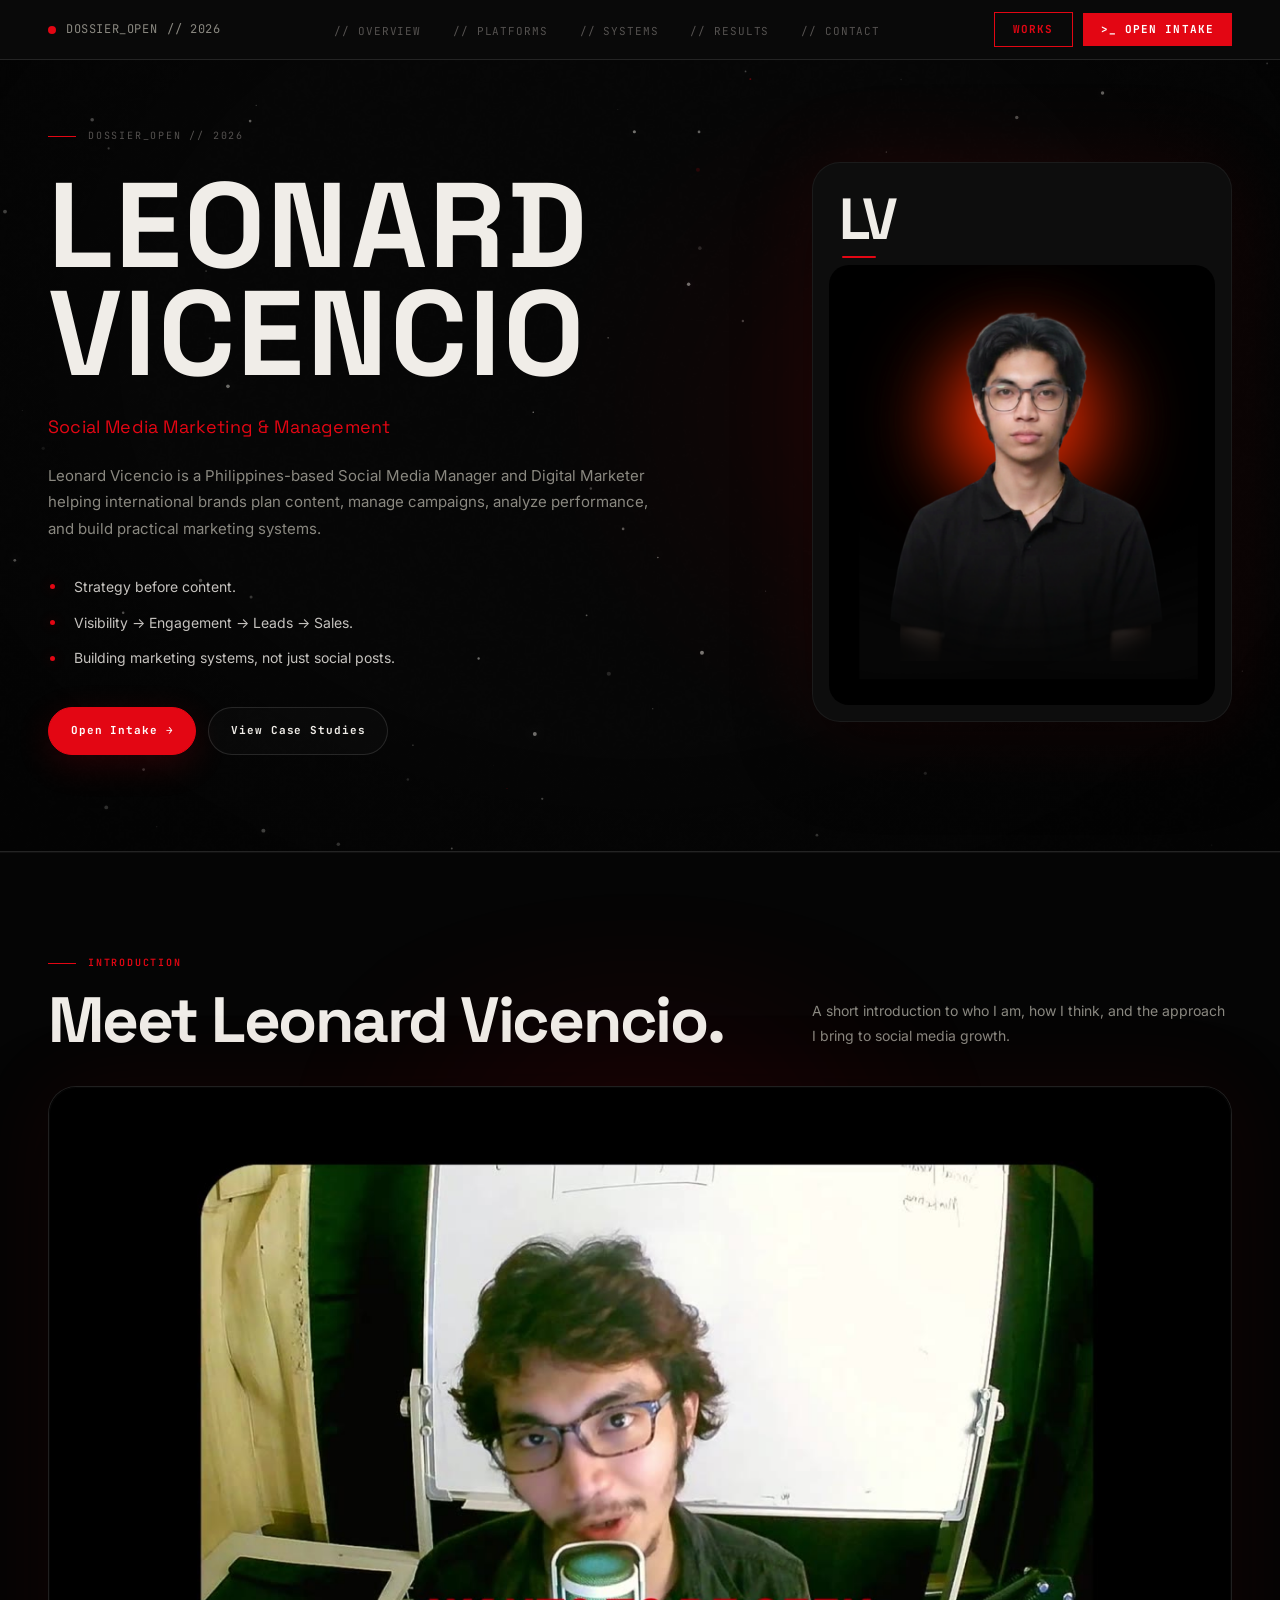
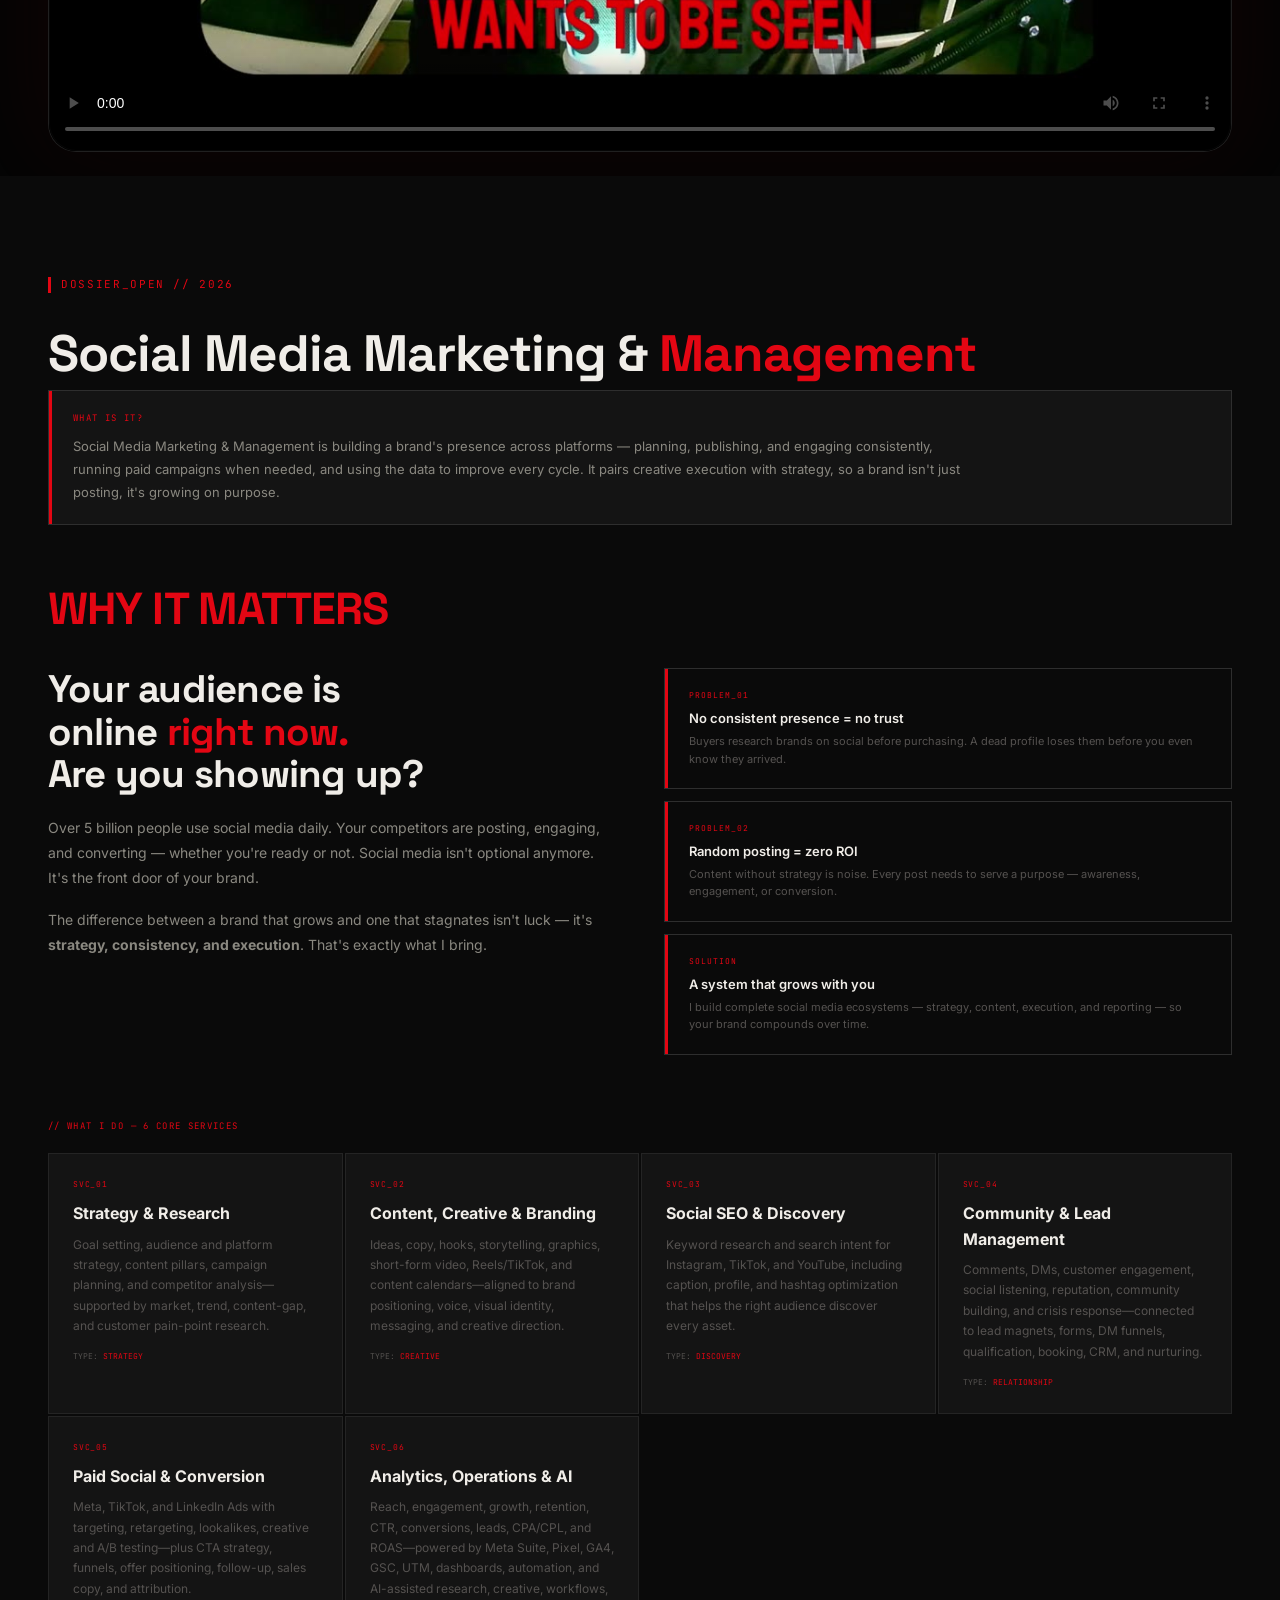
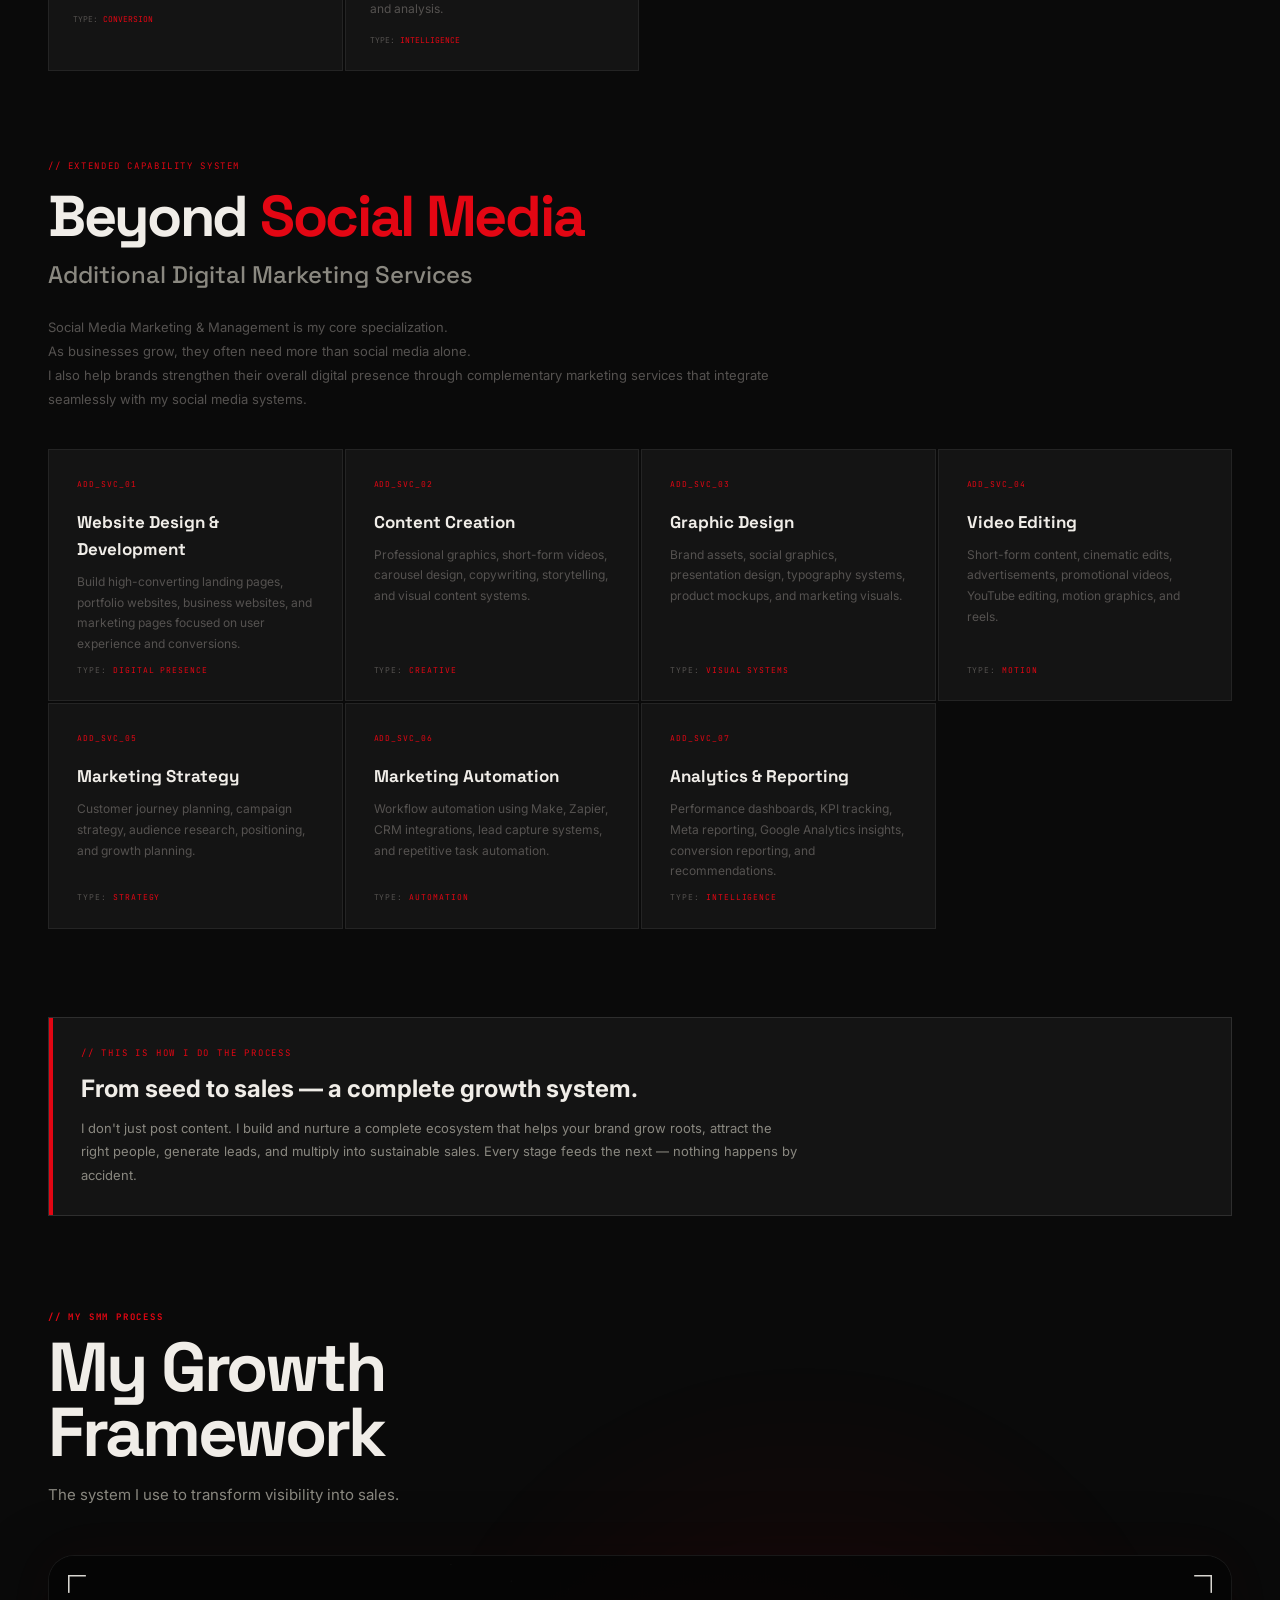
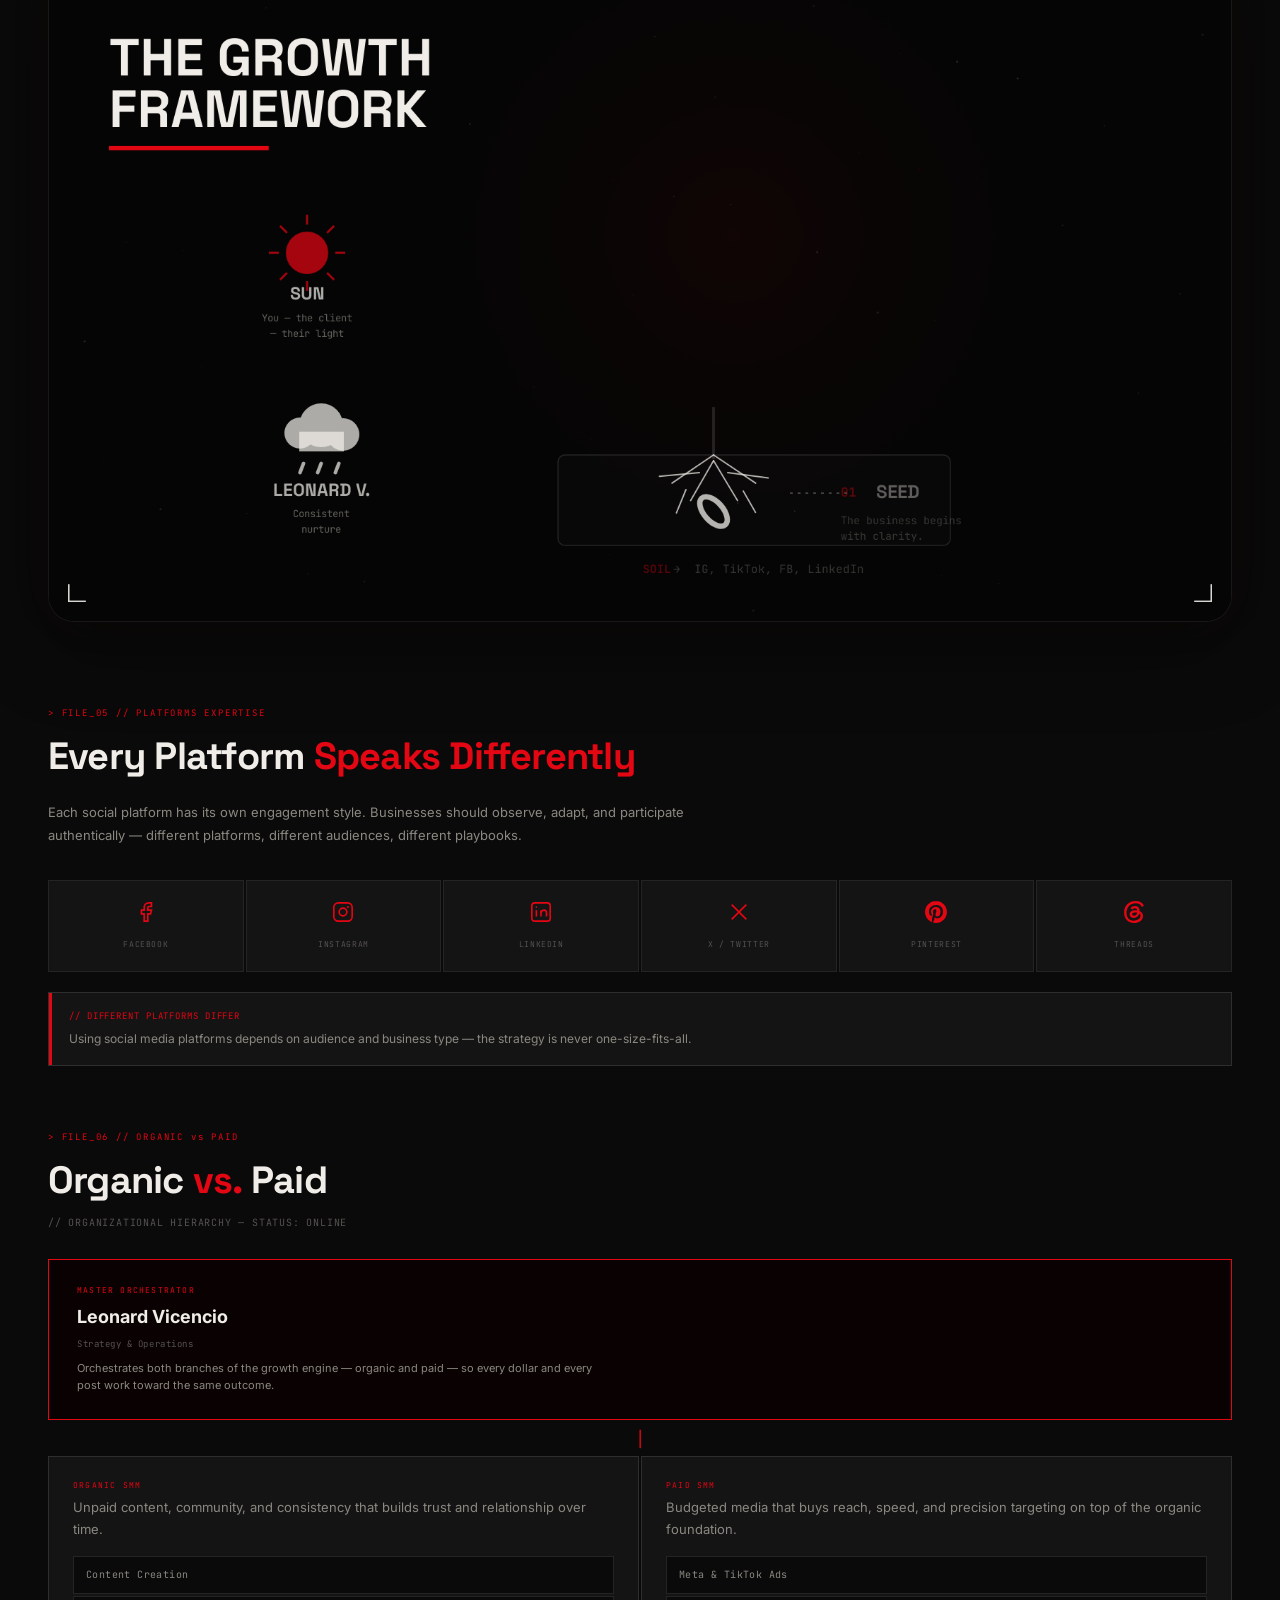
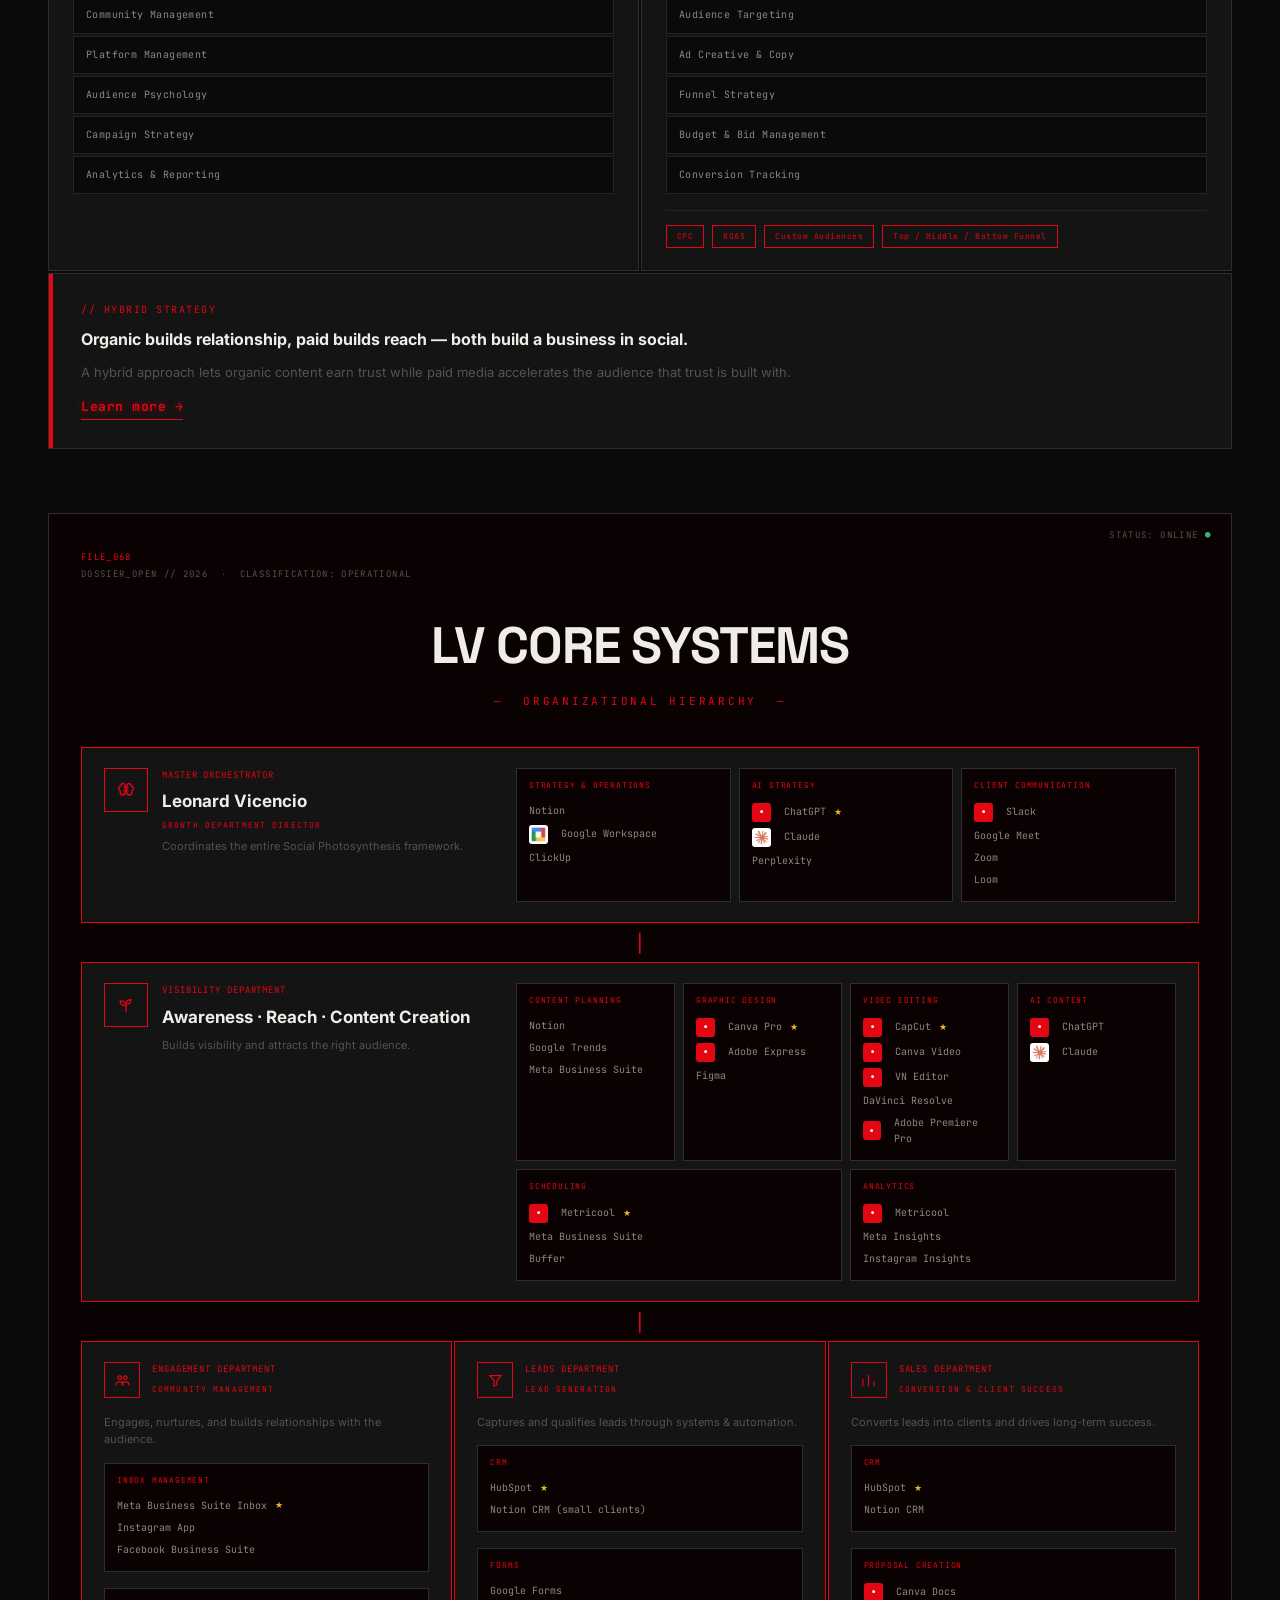
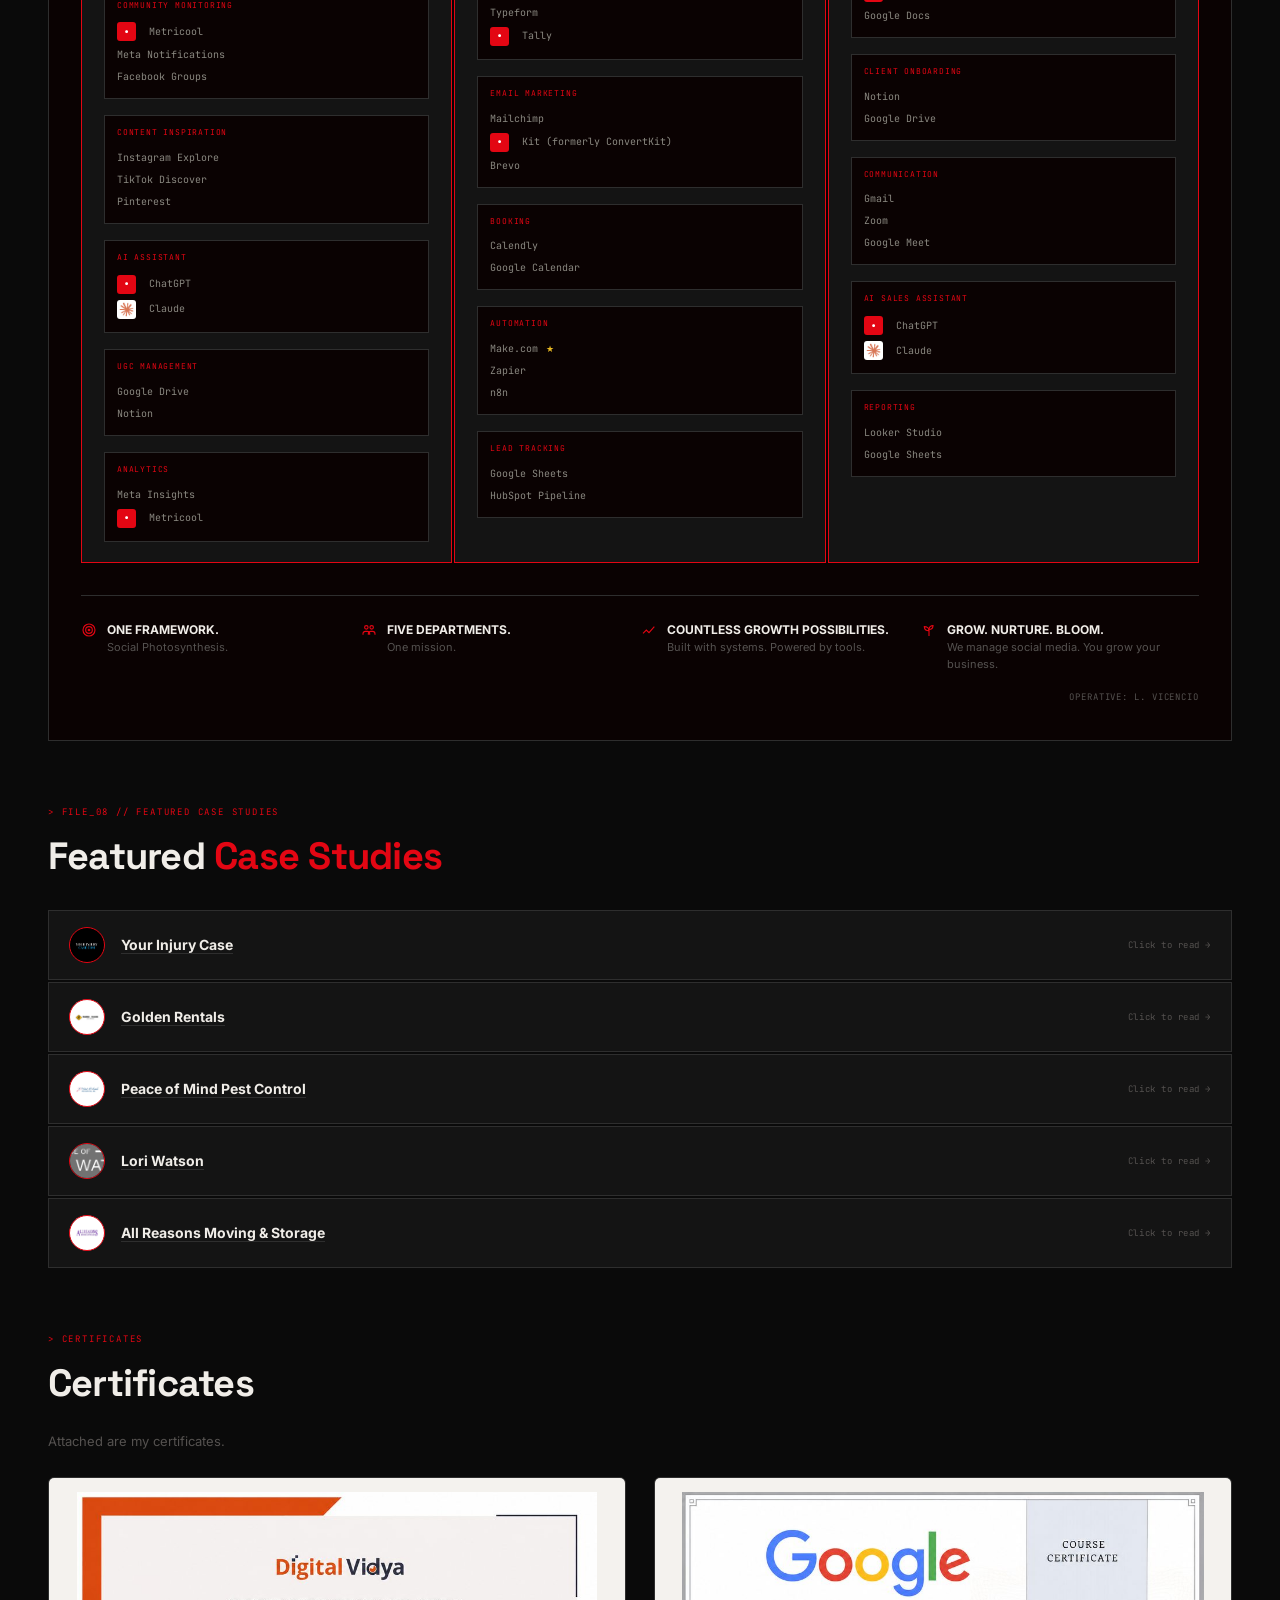
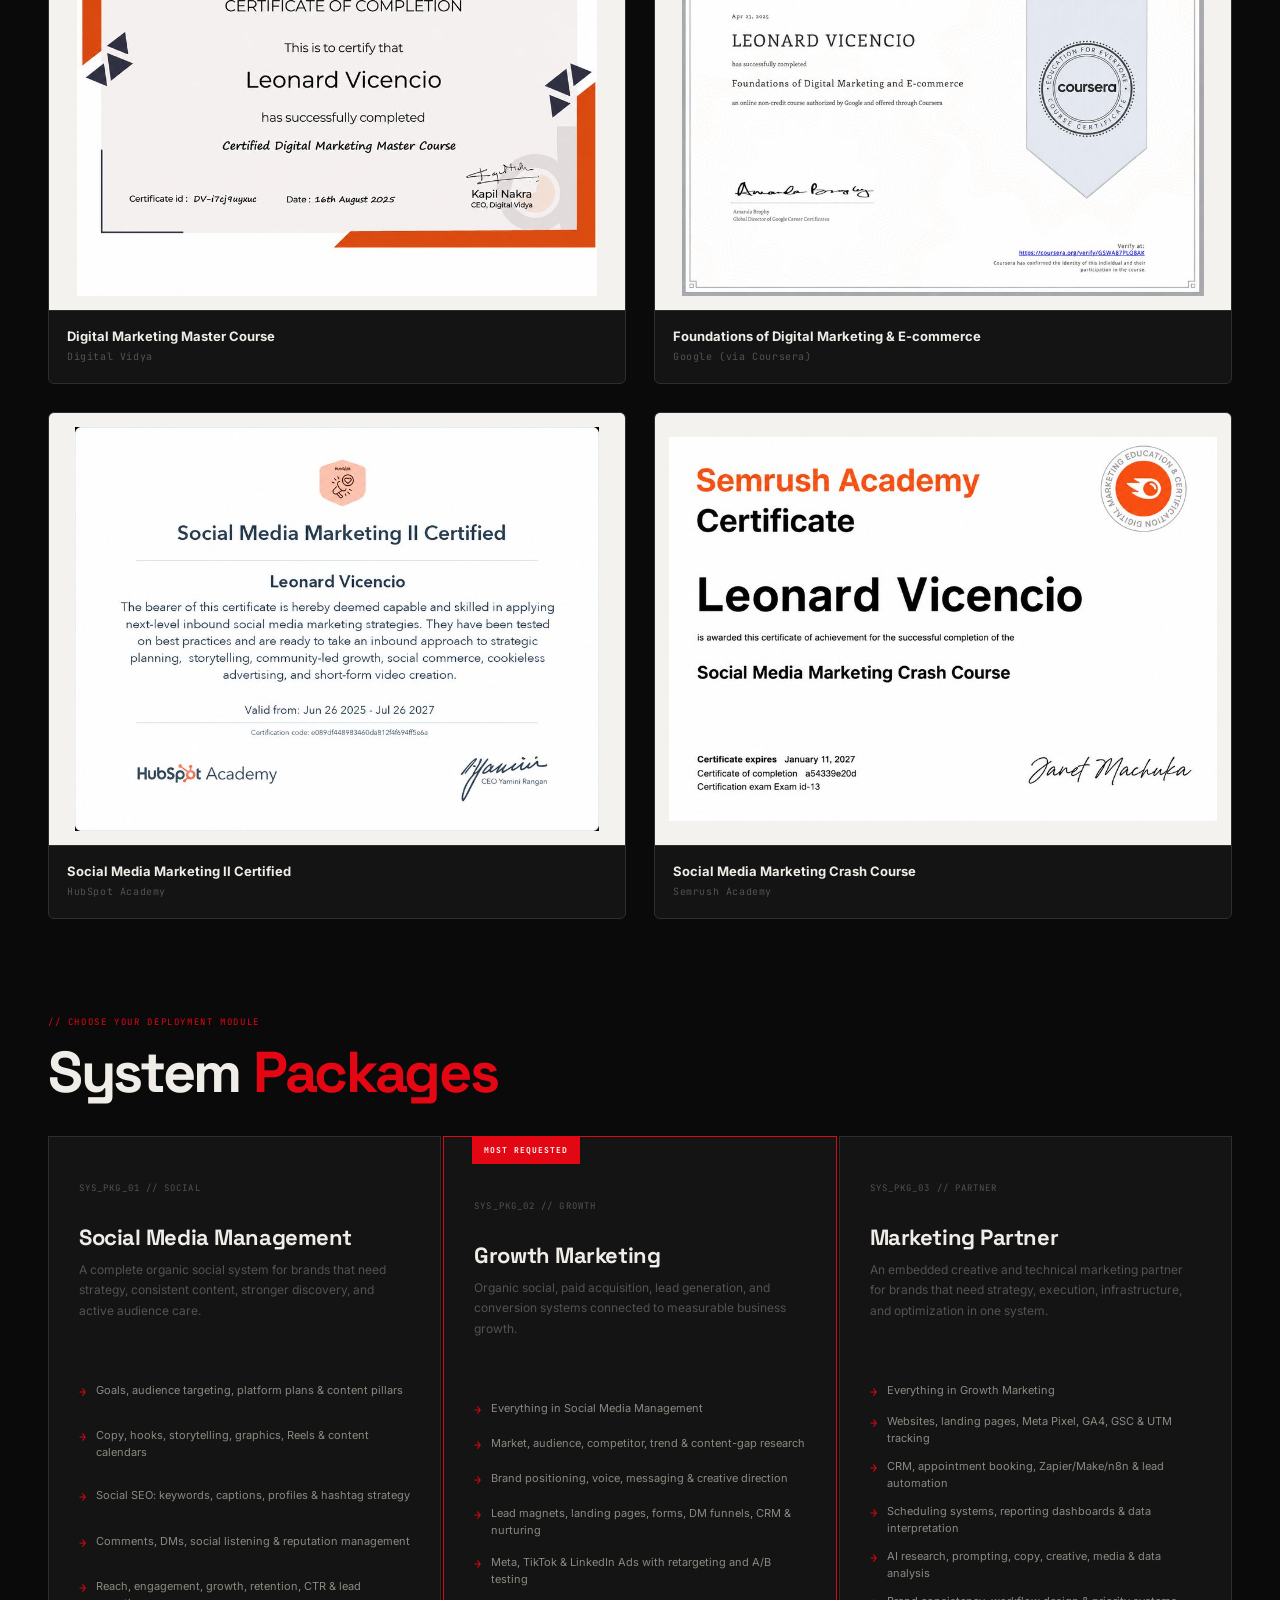
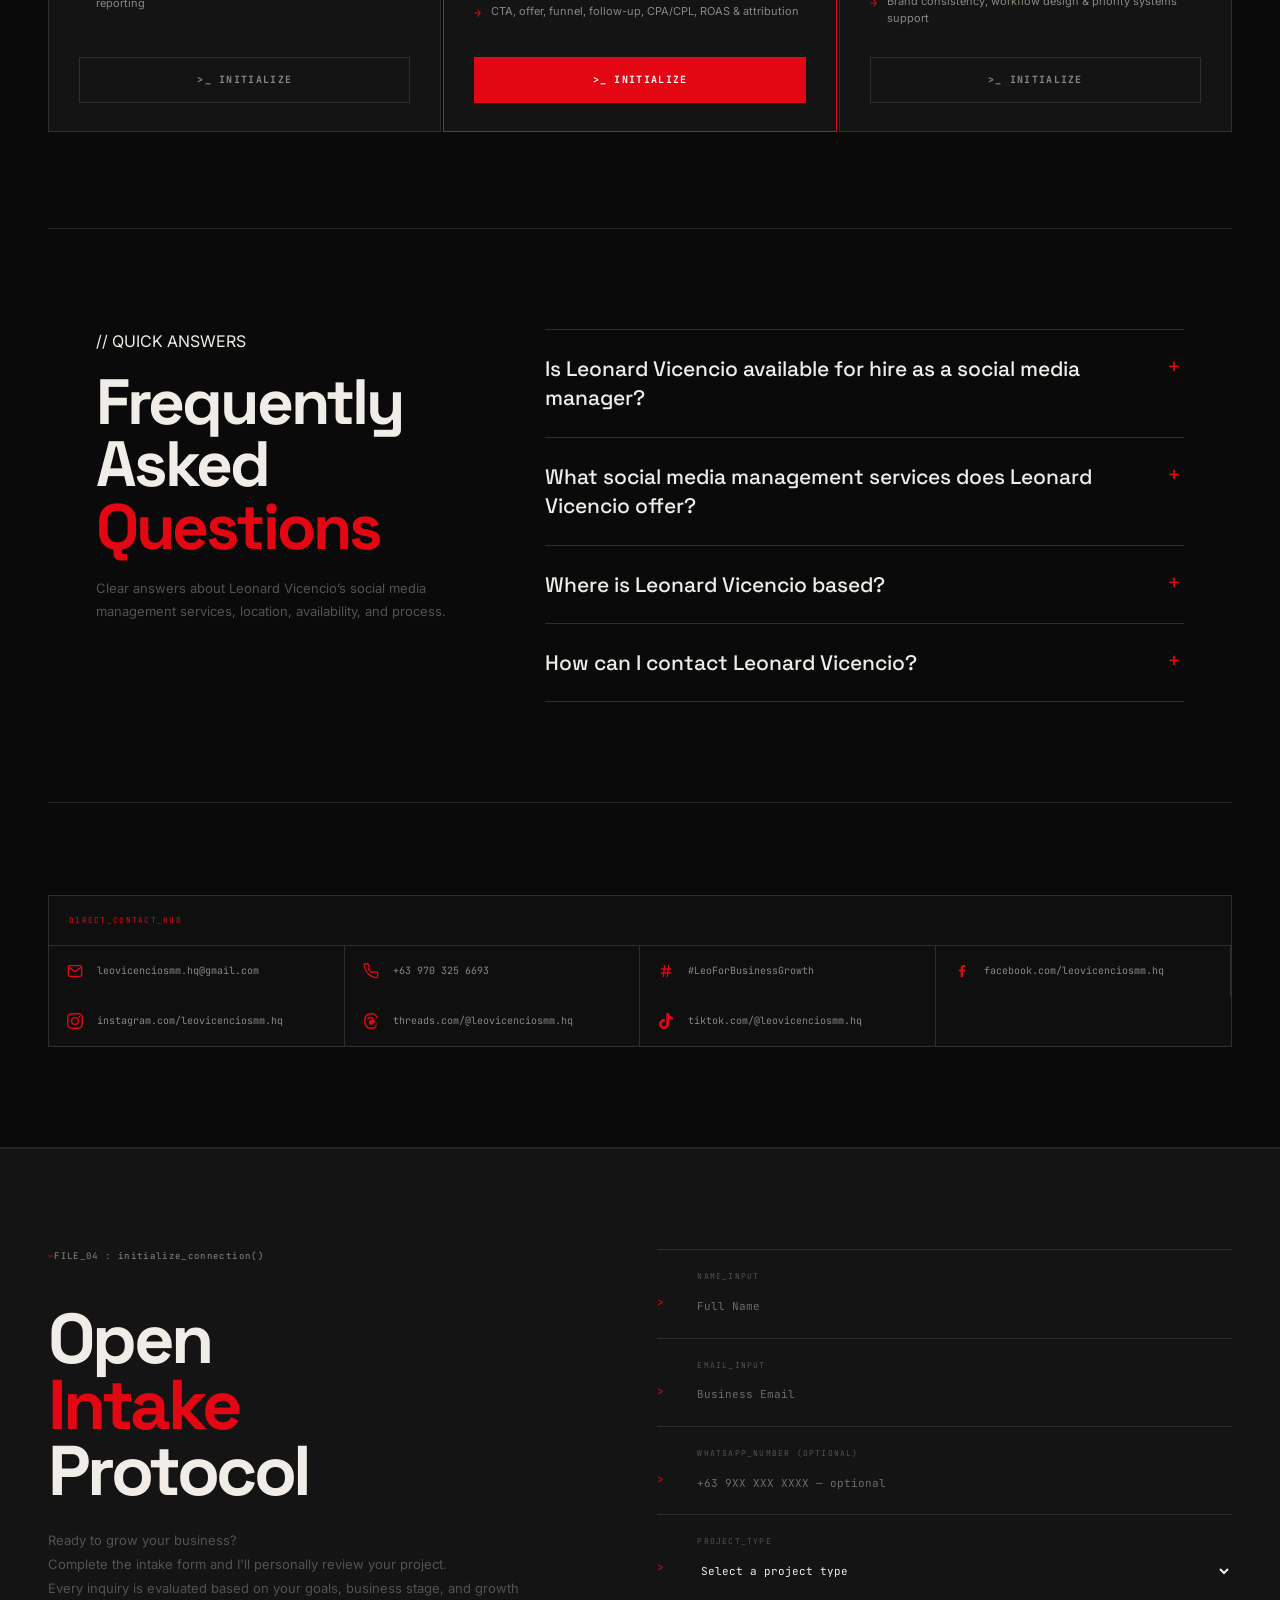
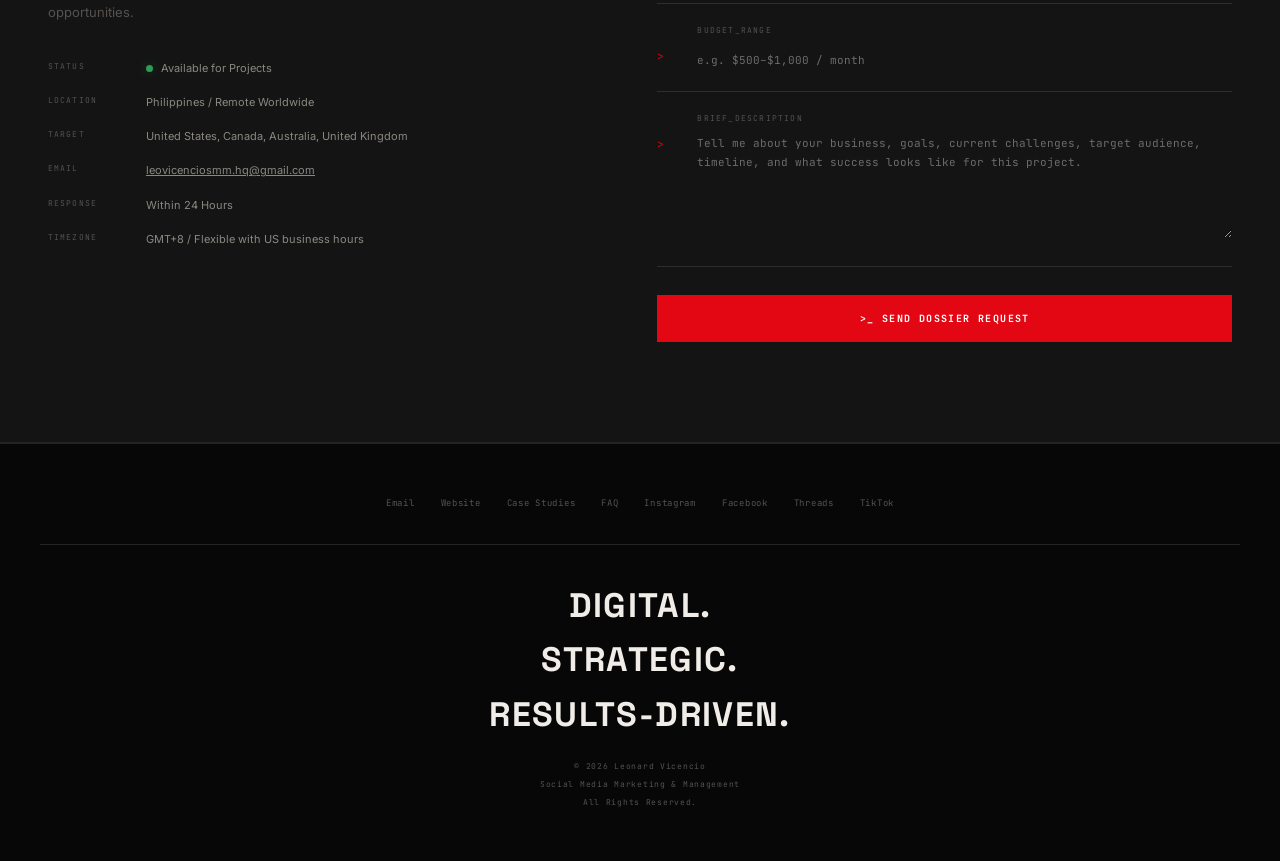
==== commit 9e2a6f19: "Add intake budget range and hidden portfolio affirmation" ====
--- a/index.html
+++ b/index.html
@@ -4234,6 +4234,10 @@
           </div>
           <div class="intake-form__field">
             <span class="intake-form__prompt">&gt;</span>
+            <div><label for="intake-budget">BUDGET_RANGE</label><input id="intake-budget" name="budget_range" type="text" placeholder="e.g. $500–$1,000 / month" required></div>
+          </div>
+          <div class="intake-form__field">
+            <span class="intake-form__prompt">&gt;</span>
             <div><label for="intake-brief">BRIEF_DESCRIPTION</label><textarea id="intake-brief" name="brief" placeholder="Tell me about your business, goals, current challenges, target audience, timeline, and what success looks like for this project." required></textarea></div>
           </div>
           <button class="intake-submit" type="submit">&gt;_ SEND DOSSIER REQUEST</button>
@@ -4804,5 +4808,25 @@
   </script>
   <script src="portfolio-expansion.js"></script>
   
+  <!--
+    PORTFOLIO GLAMOUR:
+    My work is magnetic.
+    My value is recognized.
+    Premium clients find me.
+    Aligned opportunities choose me freely.
+  -->
+  <template id="portfolio-glamour-sigil">
+    <svg xmlns="http://www.w3.org/2000/svg" viewBox="0 0 180 260" aria-hidden="true" focusable="false" data-intention="I welcome abundance">
+      <g fill="none" stroke="currentColor" stroke-width="3" stroke-linecap="round" stroke-linejoin="round">
+        <path d="M90 8v244M69 26h42M76 58c2 14 7 22 14 22s12-8 14-22"/>
+        <circle cx="90" cy="101" r="31"/>
+        <circle cx="90" cy="157" r="55"/>
+        <path d="M35 157h110M47 207l43-105 43 105M90 102l-36 74M90 102l36 74M28 121v91M152 121v91M18 139l10-18 10 18M142 139l10-18 10 18M69 236h42"/>
+        <circle cx="28" cy="116" r="5"/>
+        <circle cx="152" cy="116" r="5"/>
+      </g>
+    </svg>
+  </template>
+  
 </body>
   </html>
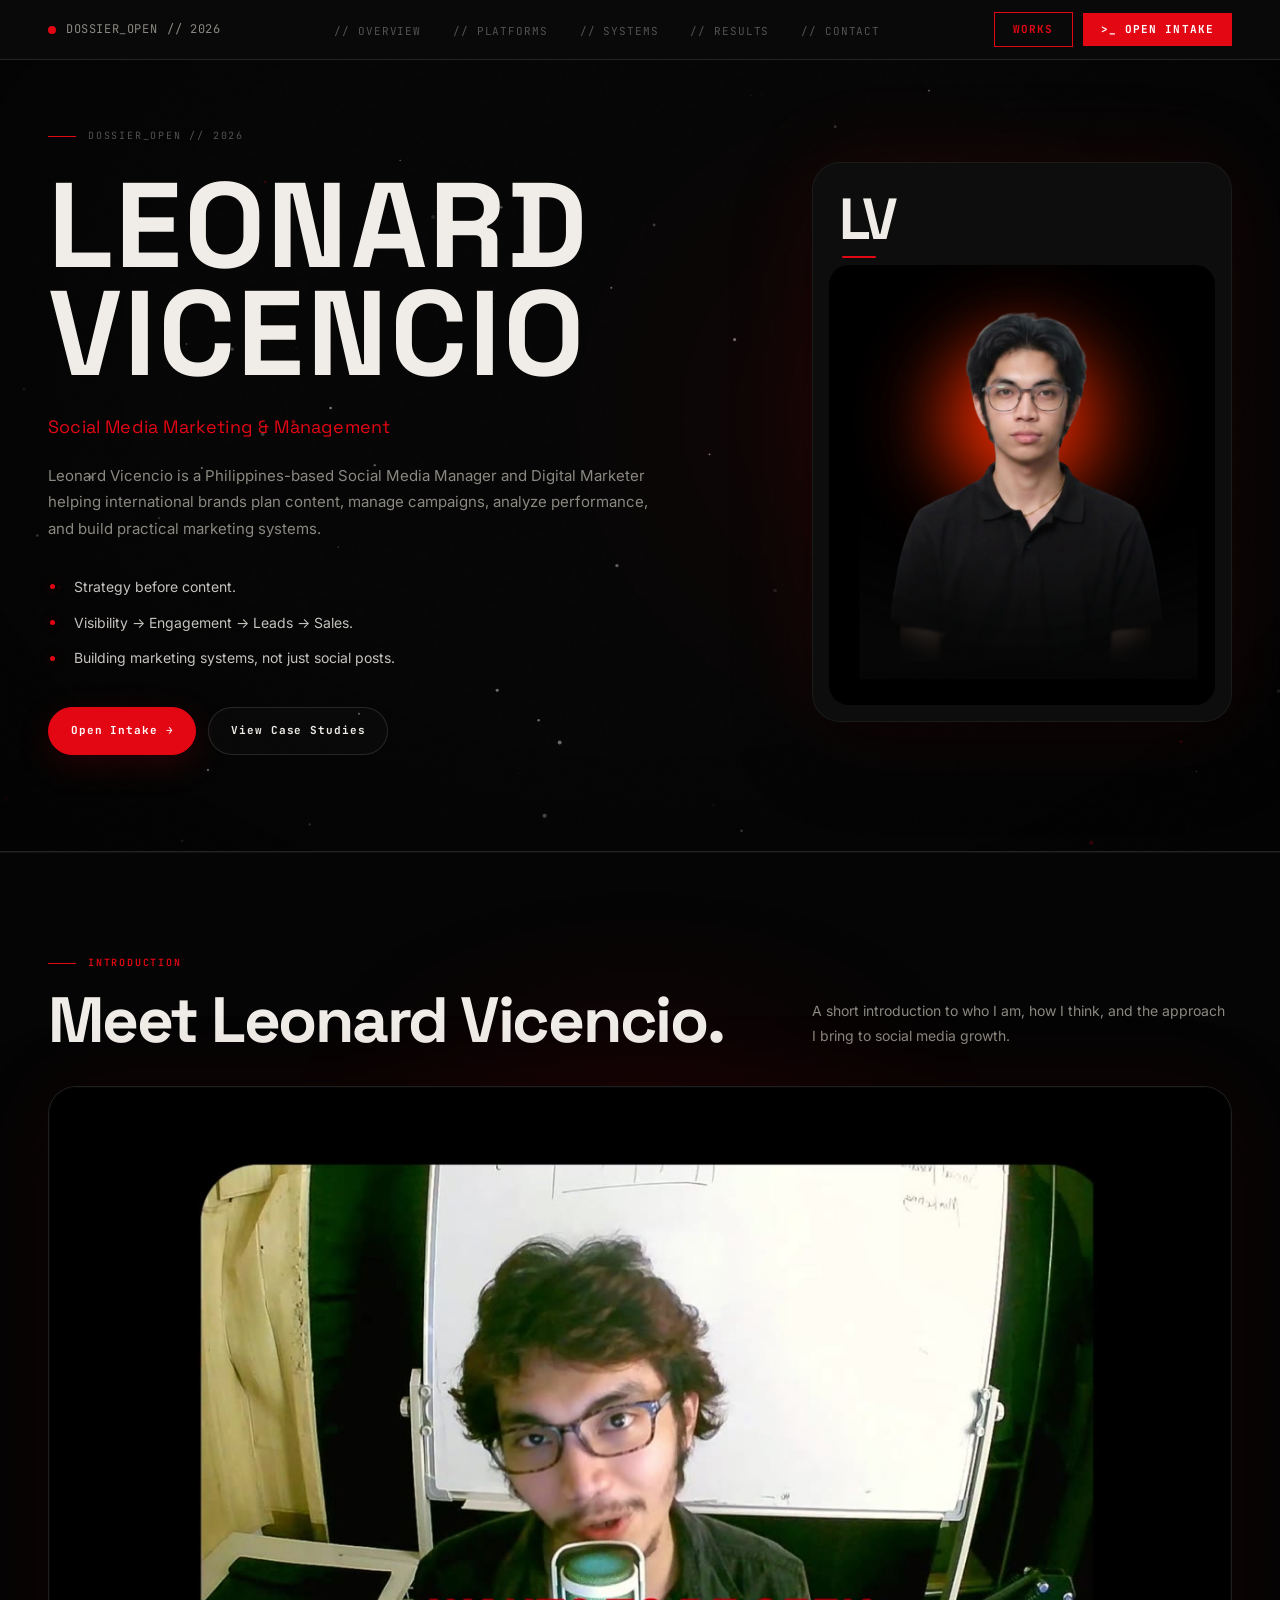
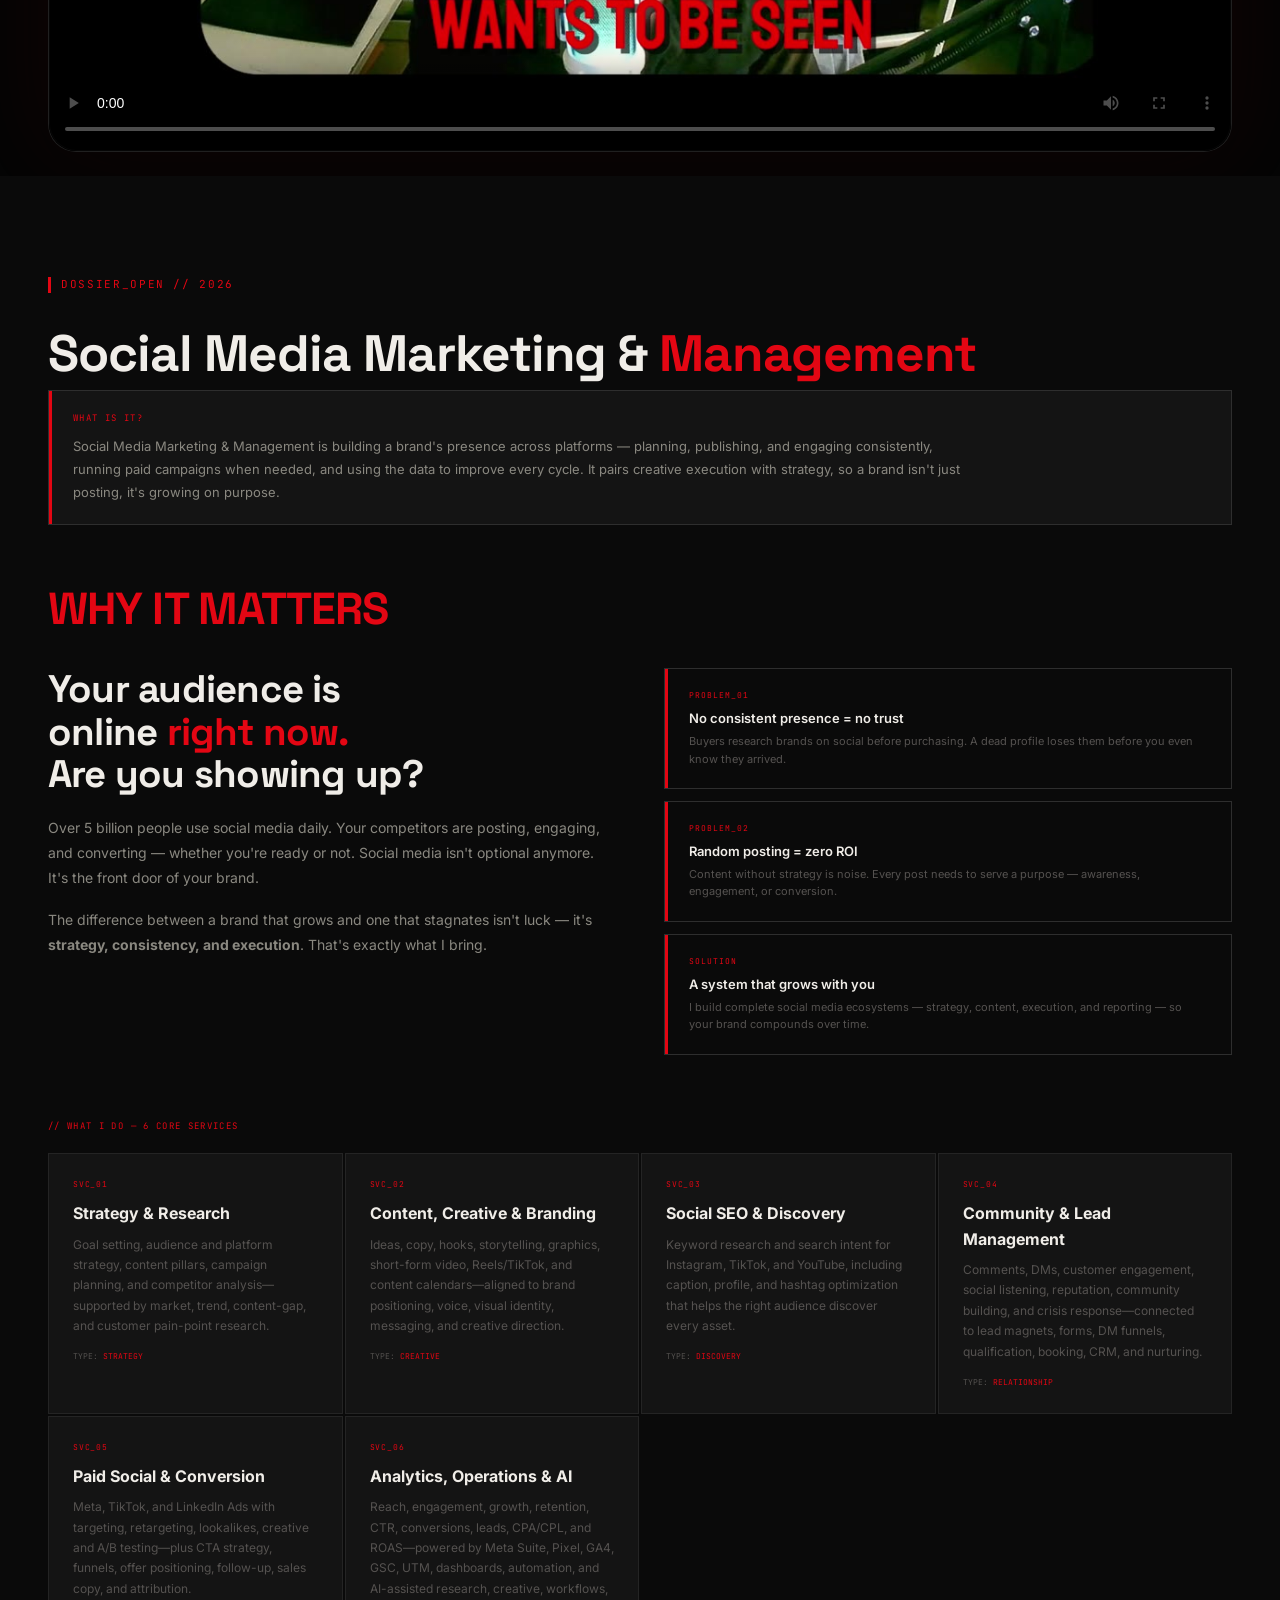
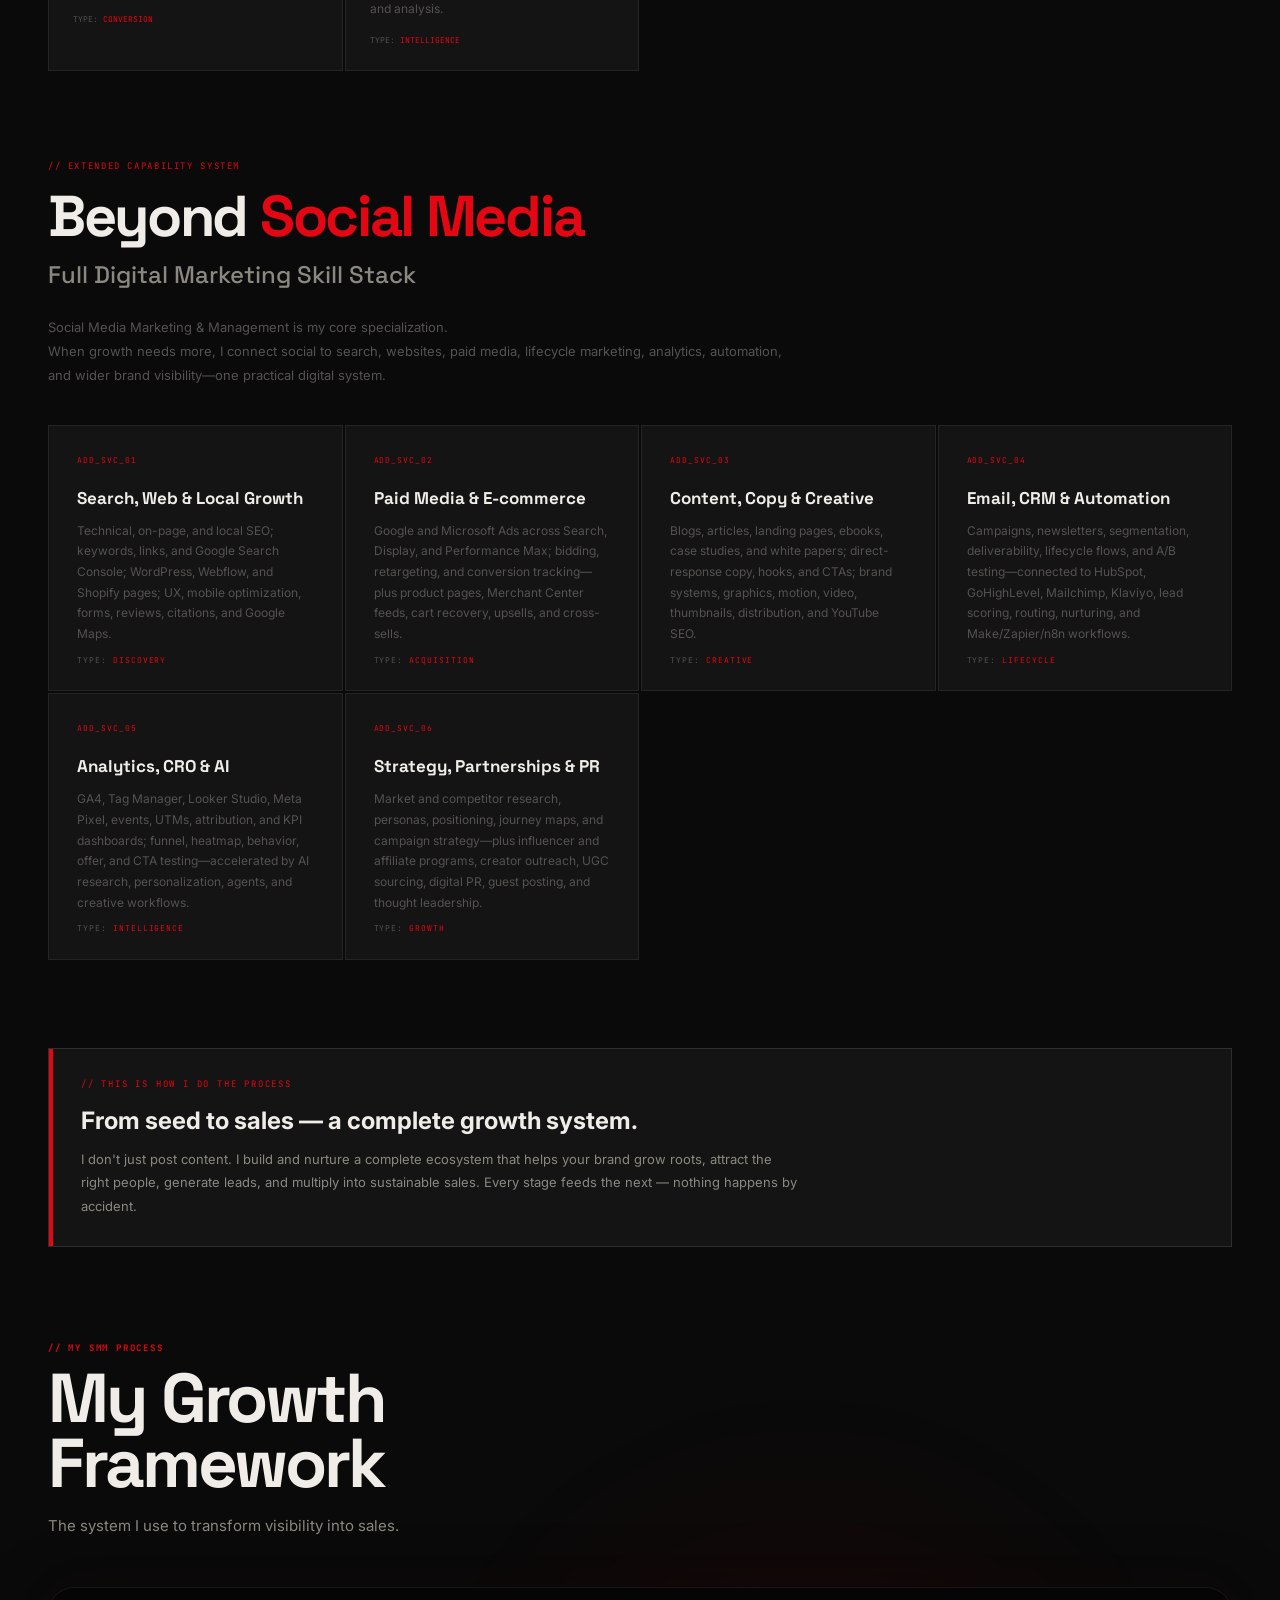
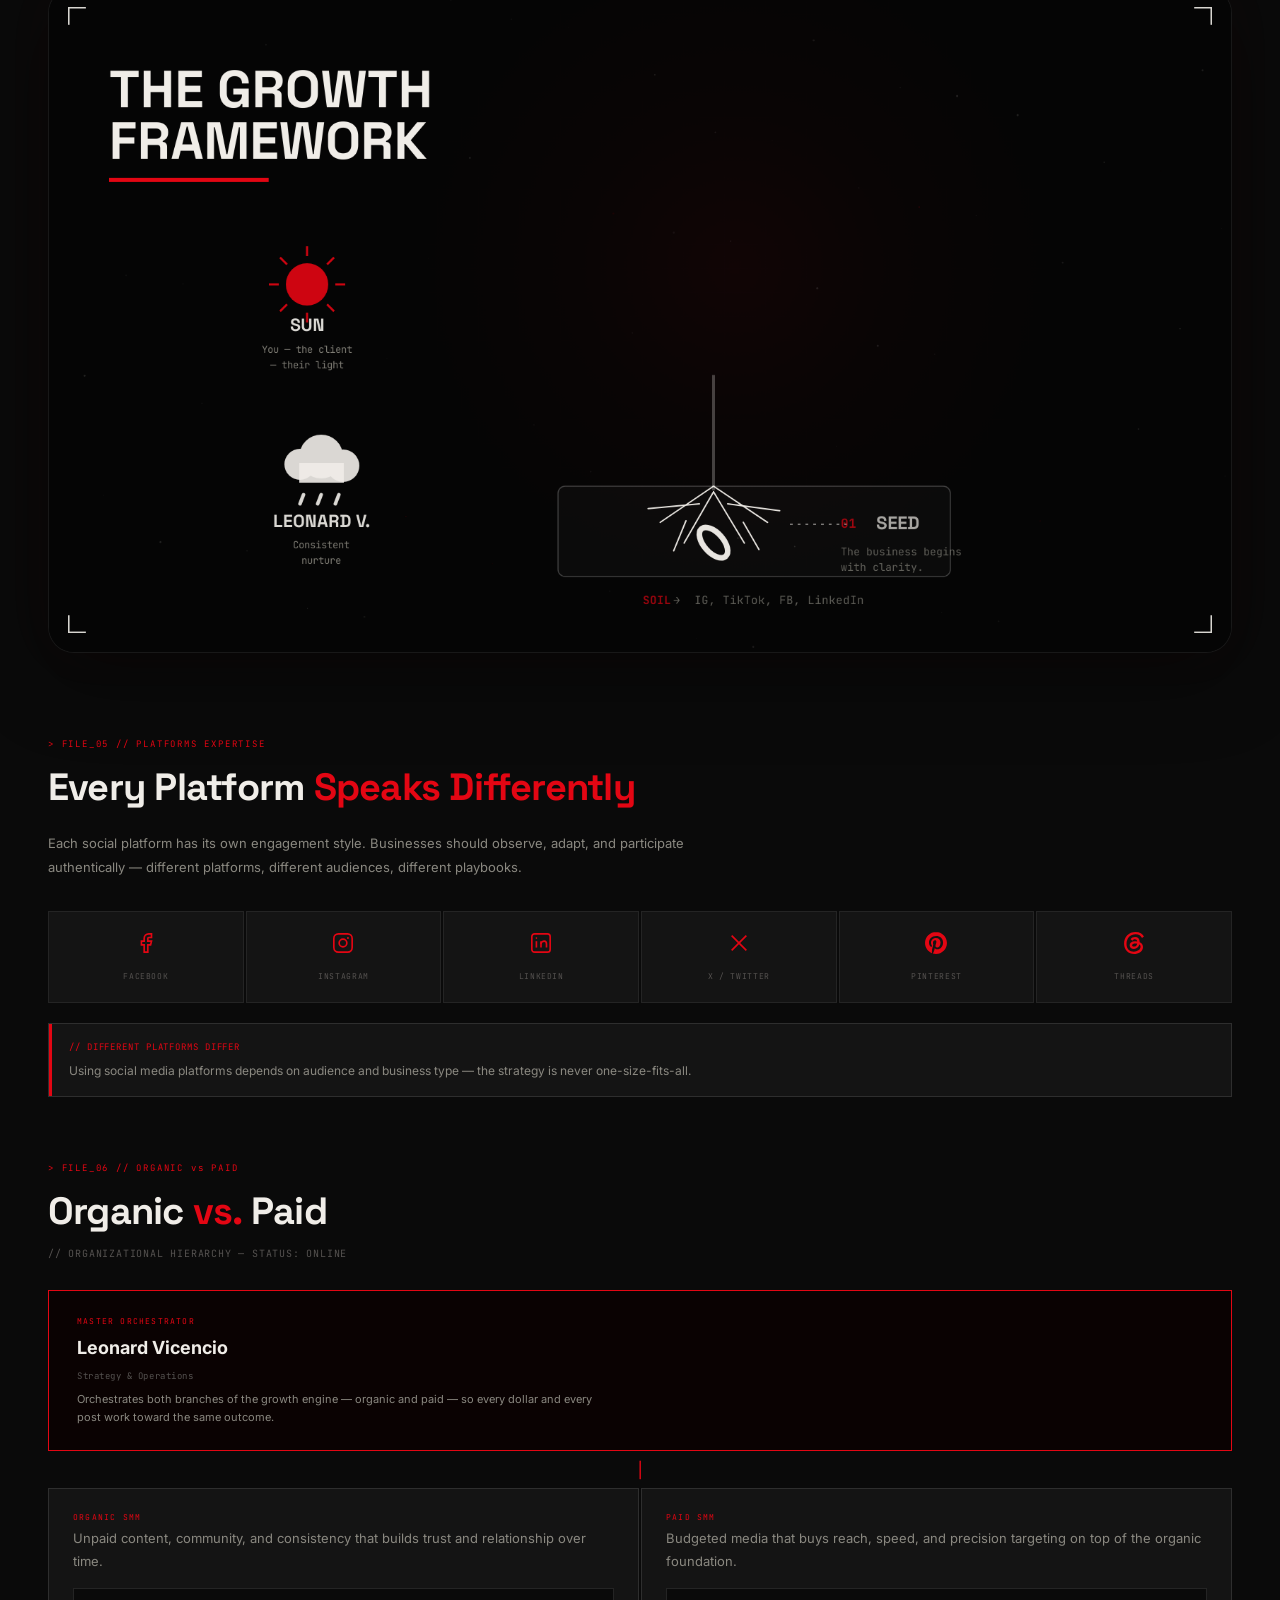
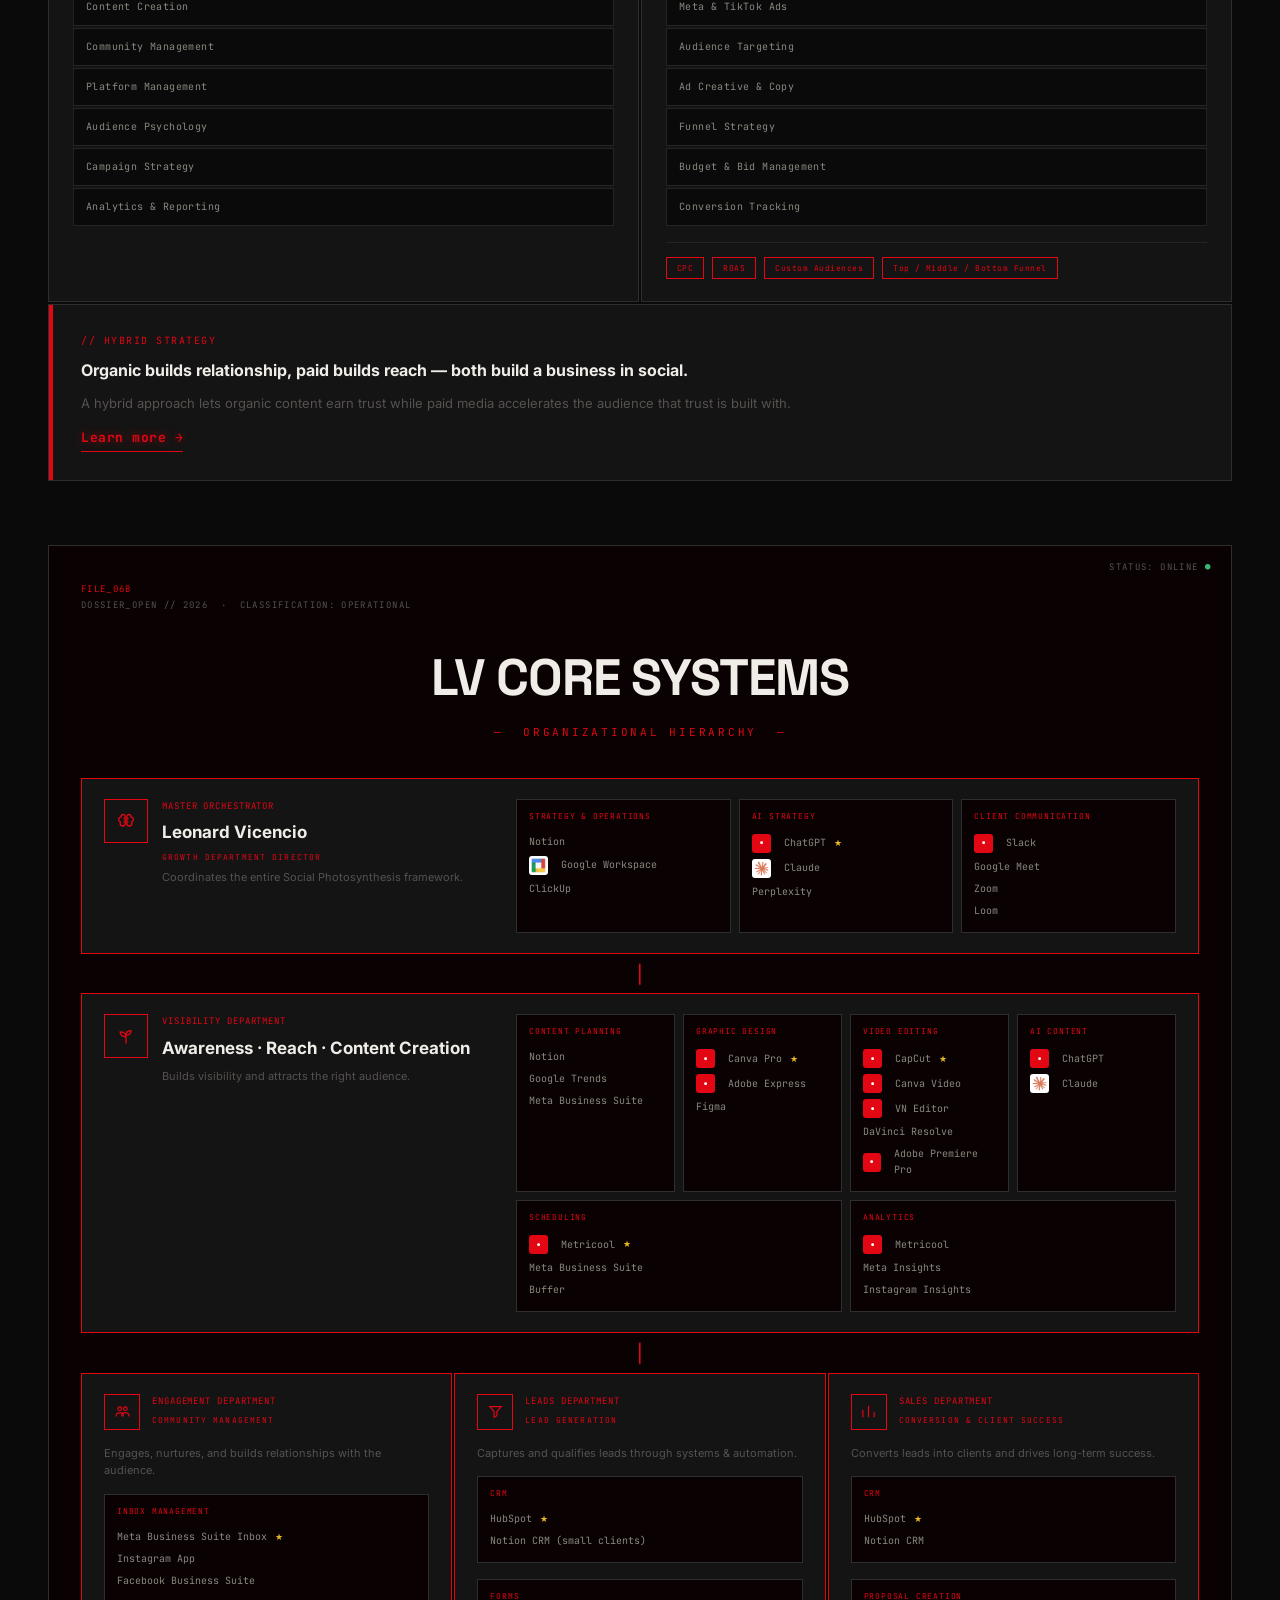
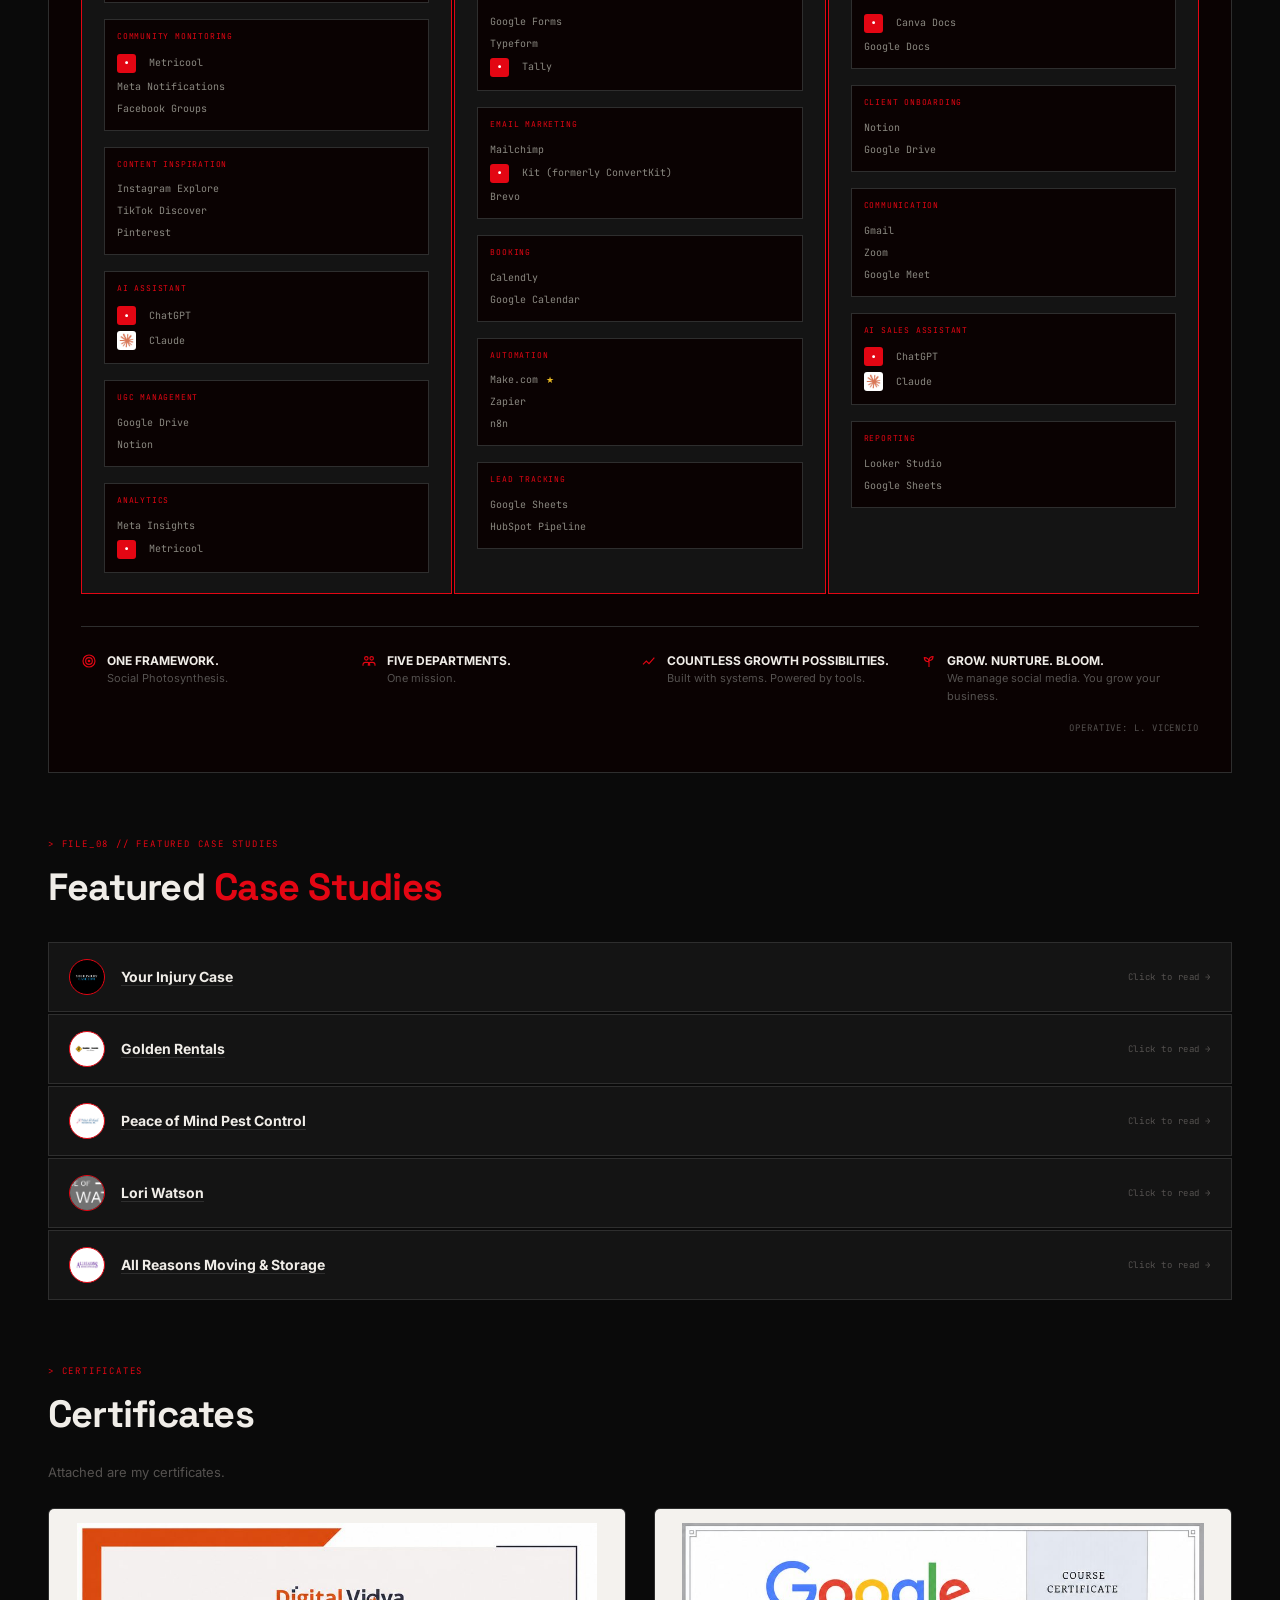
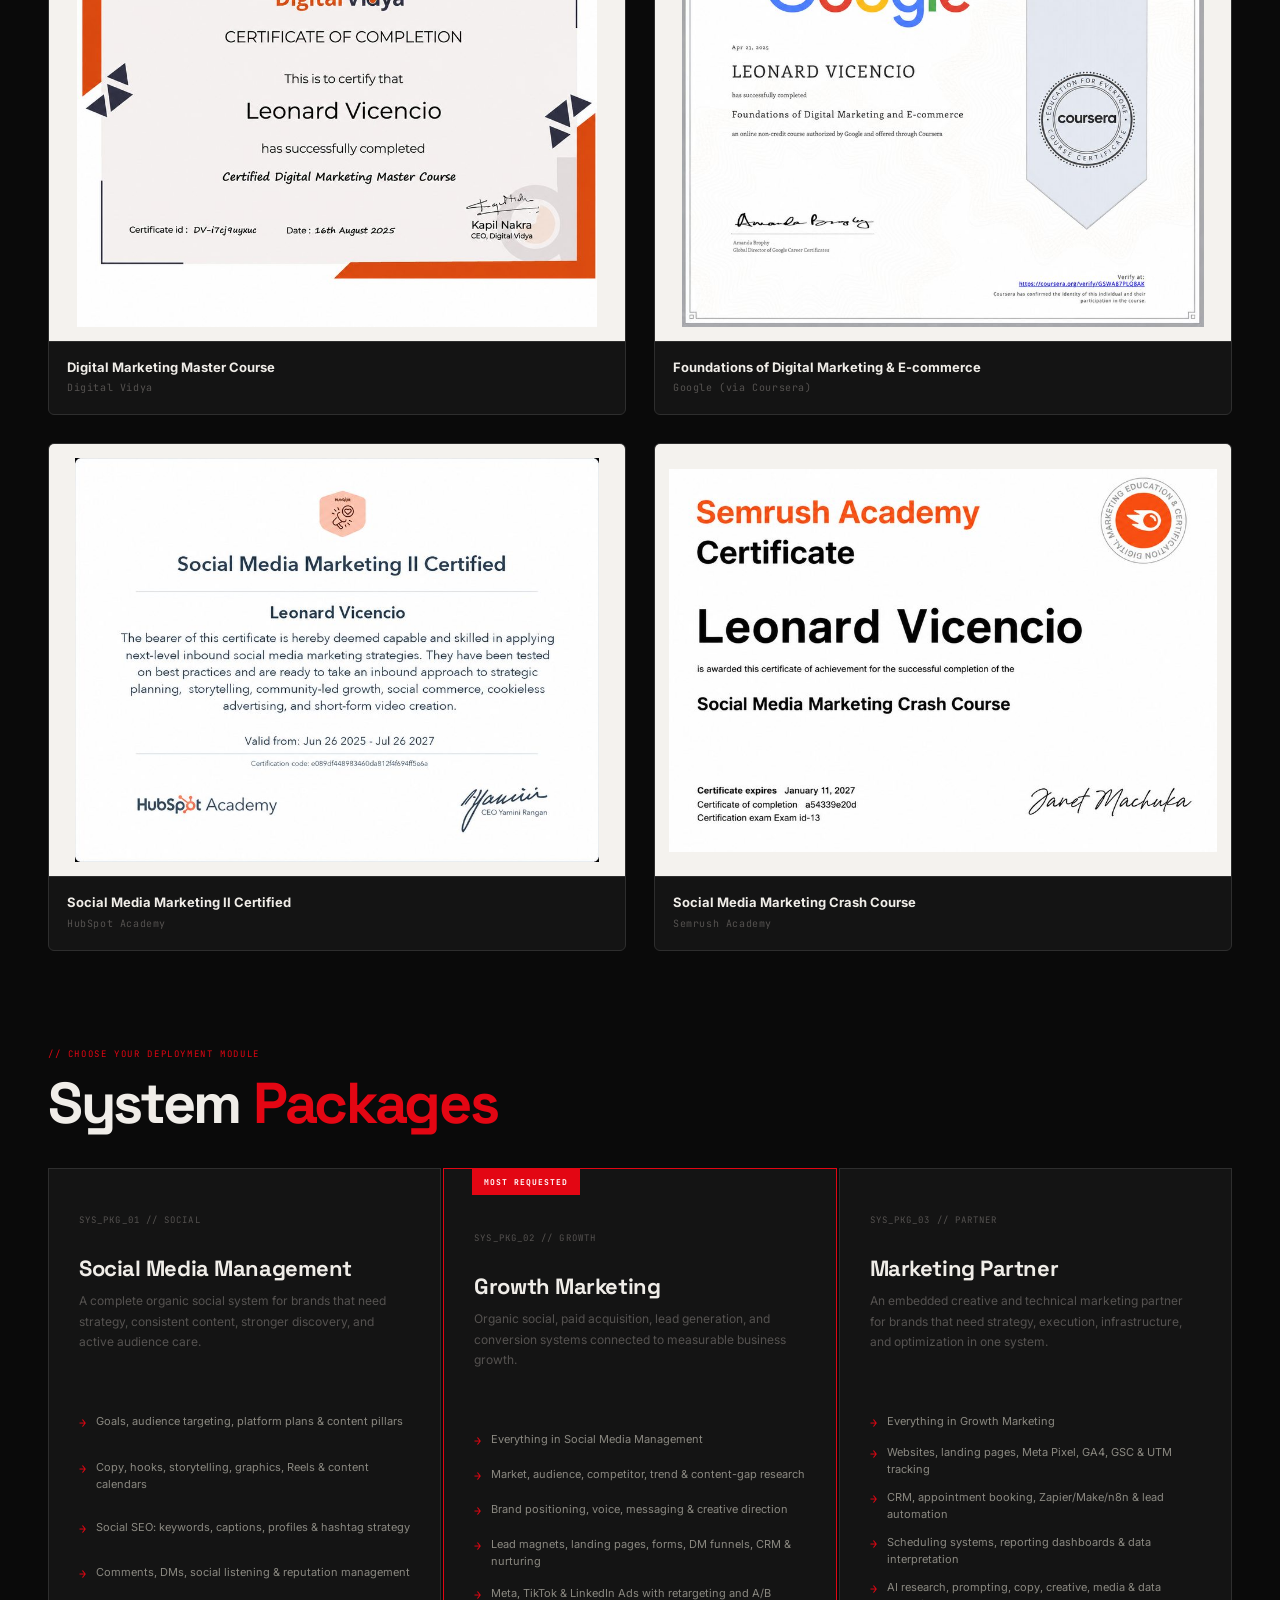
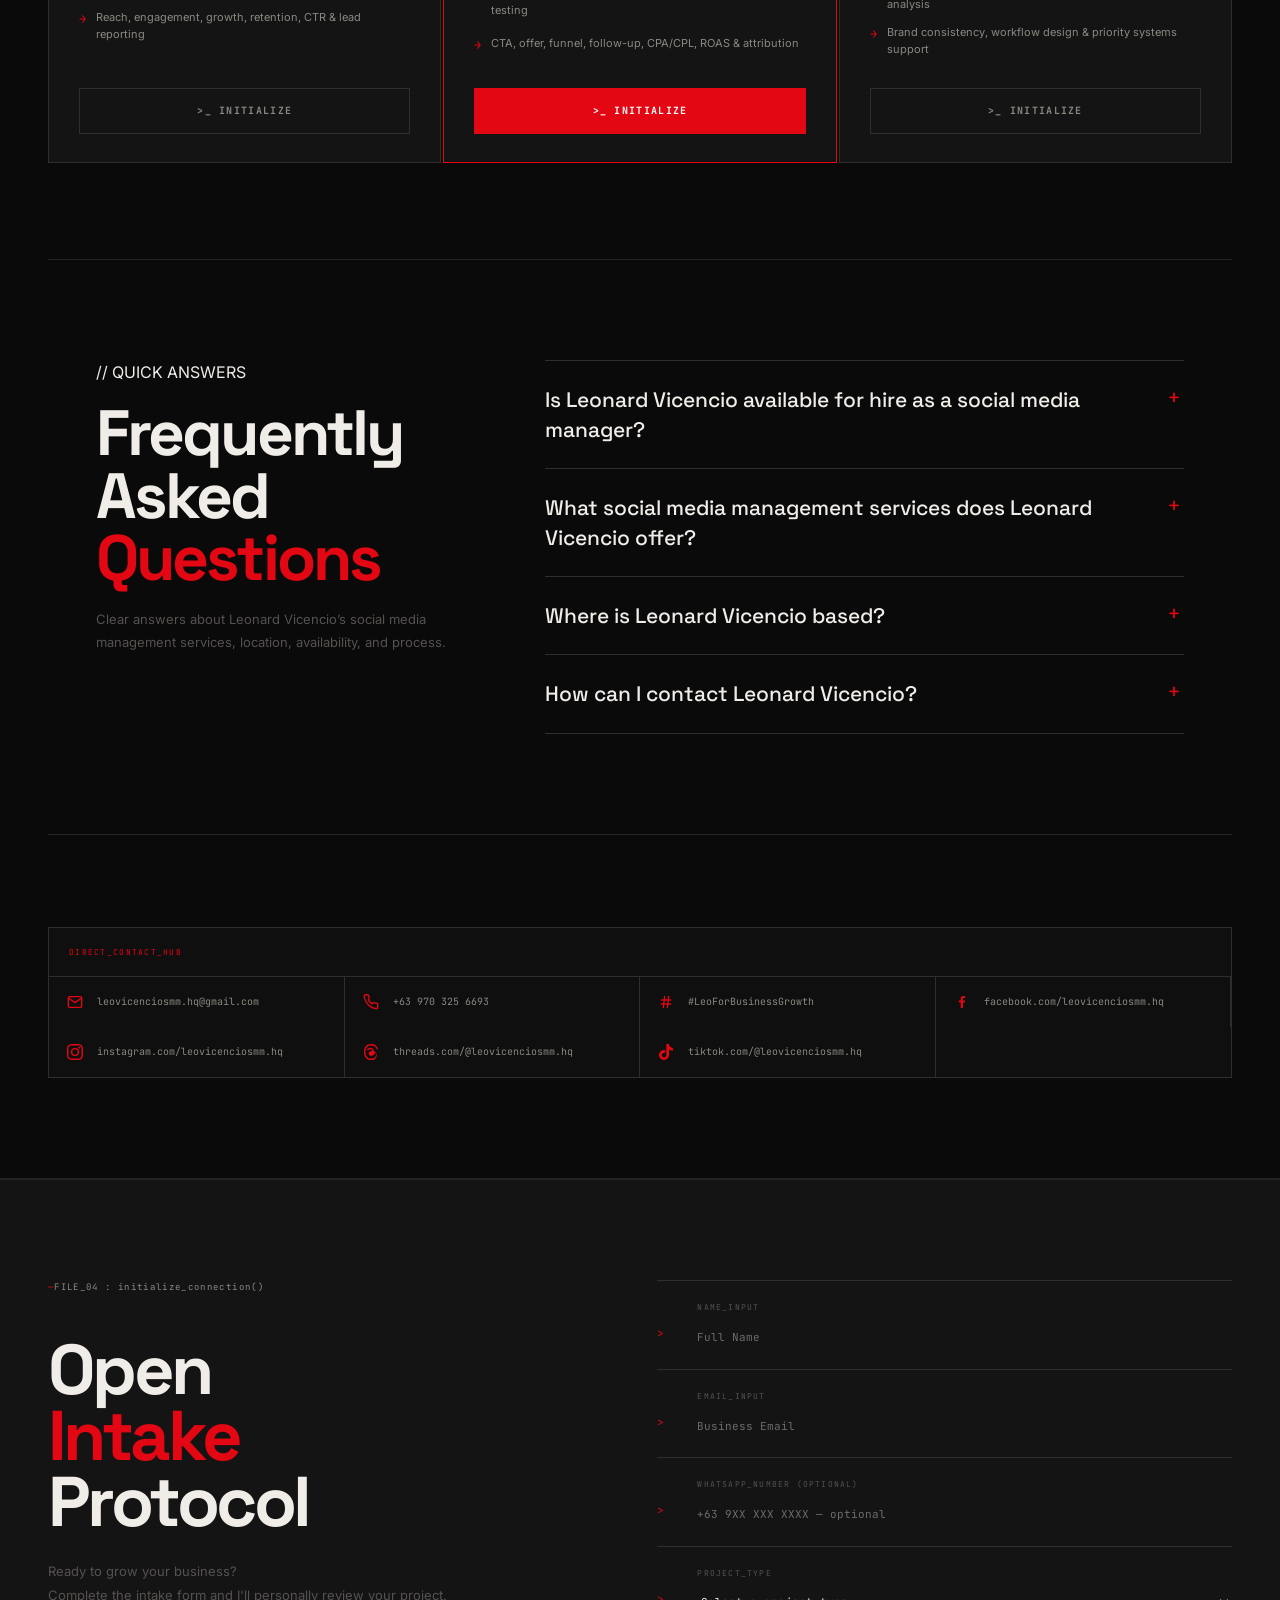
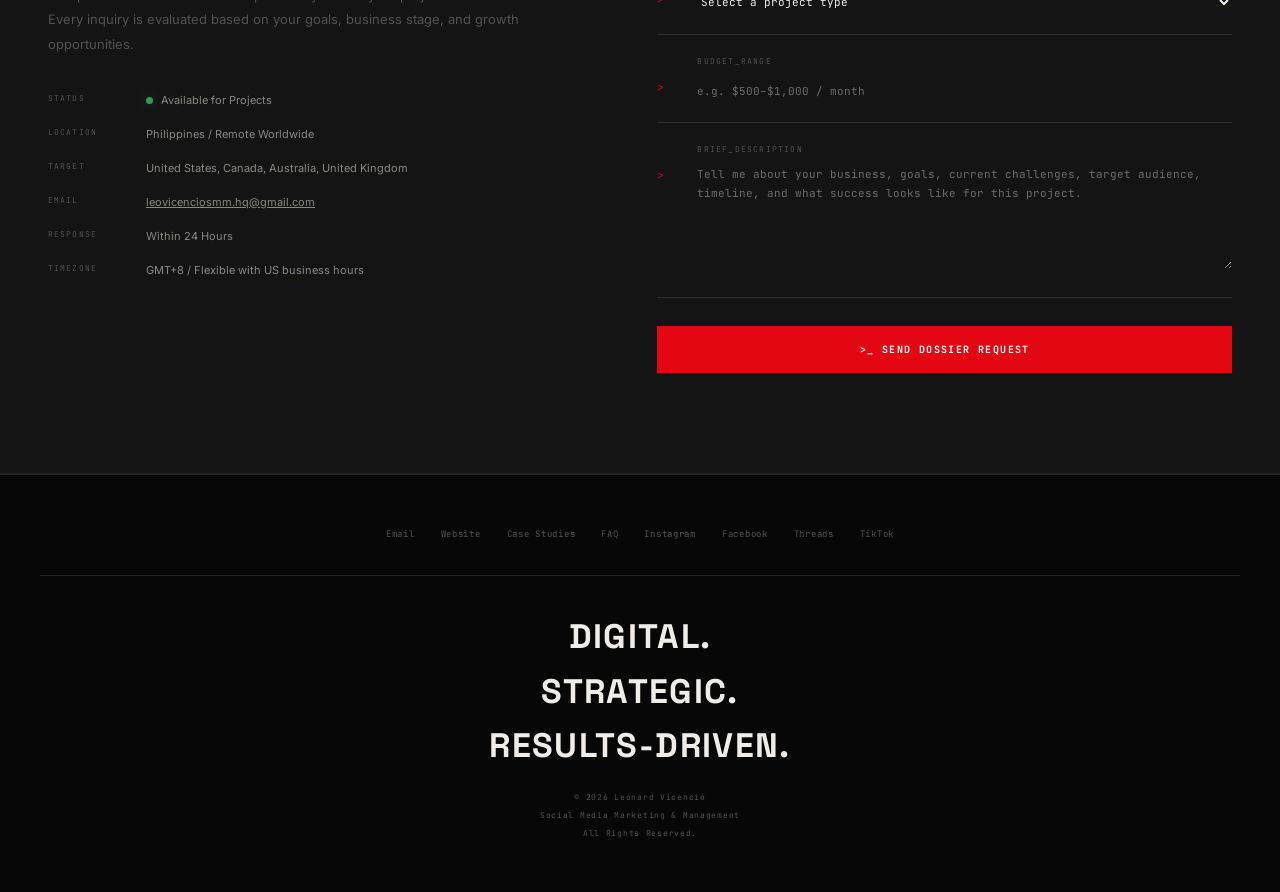
==== commit 0dbeef76: "Consolidate digital marketing capabilities into six services" ====
--- a/index.html
+++ b/index.html
@@ -3153,56 +3153,49 @@
       <header data-system-reveal>
         <div class="system-kicker">// EXTENDED CAPABILITY SYSTEM</div>
         <h2 class="system-heading" id="beyond-social-title">Beyond <span class="accent">Social Media</span></h2>
-        <div class="system-subtitle">Additional Digital Marketing Services</div>
+        <div class="system-subtitle">Full Digital Marketing Skill Stack</div>
         <p class="system-copy">
           Social Media Marketing &amp; Management is my core specialization.<br>
-          As businesses grow, they often need more than social media alone.<br>
-          I also help brands strengthen their overall digital presence through complementary marketing services that integrate seamlessly with my social media systems.
+          When growth needs more, I connect social to search, websites, paid media, lifecycle marketing, analytics, automation, and wider brand visibility—one practical digital system.
         </p>
       </header>
 
       <div class="beyond-services__grid">
         <article class="beyond-service-card" data-system-reveal style="--reveal-delay:40ms">
           <div class="beyond-service-card__id">ADD_SVC_01</div>
-          <h3 class="beyond-service-card__title">Website Design &amp; Development</h3>
-          <p class="beyond-service-card__copy">Build high-converting landing pages, portfolio websites, business websites, and marketing pages focused on user experience and conversions.</p>
-          <div class="beyond-service-card__type">TYPE: <span>DIGITAL PRESENCE</span></div>
+          <h3 class="beyond-service-card__title">Search, Web &amp; Local Growth</h3>
+          <p class="beyond-service-card__copy">Technical, on-page, and local SEO; keywords, links, and Google Search Console; WordPress, Webflow, and Shopify pages; UX, mobile optimization, forms, reviews, citations, and Google Maps.</p>
+          <div class="beyond-service-card__type">TYPE: <span>DISCOVERY</span></div>
         </article>
         <article class="beyond-service-card" data-system-reveal style="--reveal-delay:80ms">
           <div class="beyond-service-card__id">ADD_SVC_02</div>
-          <h3 class="beyond-service-card__title">Content Creation</h3>
-          <p class="beyond-service-card__copy">Professional graphics, short-form videos, carousel design, copywriting, storytelling, and visual content systems.</p>
-          <div class="beyond-service-card__type">TYPE: <span>CREATIVE</span></div>
+          <h3 class="beyond-service-card__title">Paid Media &amp; E-commerce</h3>
+          <p class="beyond-service-card__copy">Google and Microsoft Ads across Search, Display, and Performance Max; bidding, retargeting, and conversion tracking—plus product pages, Merchant Center feeds, cart recovery, upsells, and cross-sells.</p>
+          <div class="beyond-service-card__type">TYPE: <span>ACQUISITION</span></div>
         </article>
         <article class="beyond-service-card" data-system-reveal style="--reveal-delay:120ms">
           <div class="beyond-service-card__id">ADD_SVC_03</div>
-          <h3 class="beyond-service-card__title">Graphic Design</h3>
-          <p class="beyond-service-card__copy">Brand assets, social graphics, presentation design, typography systems, product mockups, and marketing visuals.</p>
-          <div class="beyond-service-card__type">TYPE: <span>VISUAL SYSTEMS</span></div>
+          <h3 class="beyond-service-card__title">Content, Copy &amp; Creative</h3>
+          <p class="beyond-service-card__copy">Blogs, articles, landing pages, ebooks, case studies, and white papers; direct-response copy, hooks, and CTAs; brand systems, graphics, motion, video, thumbnails, distribution, and YouTube SEO.</p>
+          <div class="beyond-service-card__type">TYPE: <span>CREATIVE</span></div>
         </article>
         <article class="beyond-service-card" data-system-reveal style="--reveal-delay:160ms">
           <div class="beyond-service-card__id">ADD_SVC_04</div>
-          <h3 class="beyond-service-card__title">Video Editing</h3>
-          <p class="beyond-service-card__copy">Short-form content, cinematic edits, advertisements, promotional videos, YouTube editing, motion graphics, and reels.</p>
-          <div class="beyond-service-card__type">TYPE: <span>MOTION</span></div>
+          <h3 class="beyond-service-card__title">Email, CRM &amp; Automation</h3>
+          <p class="beyond-service-card__copy">Campaigns, newsletters, segmentation, deliverability, lifecycle flows, and A/B testing—connected to HubSpot, GoHighLevel, Mailchimp, Klaviyo, lead scoring, routing, nurturing, and Make/Zapier/n8n workflows.</p>
+          <div class="beyond-service-card__type">TYPE: <span>LIFECYCLE</span></div>
         </article>
         <article class="beyond-service-card" data-system-reveal style="--reveal-delay:200ms">
           <div class="beyond-service-card__id">ADD_SVC_05</div>
-          <h3 class="beyond-service-card__title">Marketing Strategy</h3>
-          <p class="beyond-service-card__copy">Customer journey planning, campaign strategy, audience research, positioning, and growth planning.</p>
-          <div class="beyond-service-card__type">TYPE: <span>STRATEGY</span></div>
+          <h3 class="beyond-service-card__title">Analytics, CRO &amp; AI</h3>
+          <p class="beyond-service-card__copy">GA4, Tag Manager, Looker Studio, Meta Pixel, events, UTMs, attribution, and KPI dashboards; funnel, heatmap, behavior, offer, and CTA testing—accelerated by AI research, personalization, agents, and creative workflows.</p>
+          <div class="beyond-service-card__type">TYPE: <span>INTELLIGENCE</span></div>
         </article>
         <article class="beyond-service-card" data-system-reveal style="--reveal-delay:240ms">
           <div class="beyond-service-card__id">ADD_SVC_06</div>
-          <h3 class="beyond-service-card__title">Marketing Automation</h3>
-          <p class="beyond-service-card__copy">Workflow automation using Make, Zapier, CRM integrations, lead capture systems, and repetitive task automation.</p>
-          <div class="beyond-service-card__type">TYPE: <span>AUTOMATION</span></div>
-        </article>
-        <article class="beyond-service-card" data-system-reveal style="--reveal-delay:280ms">
-          <div class="beyond-service-card__id">ADD_SVC_07</div>
-          <h3 class="beyond-service-card__title">Analytics &amp; Reporting</h3>
-          <p class="beyond-service-card__copy">Performance dashboards, KPI tracking, Meta reporting, Google Analytics insights, conversion reporting, and recommendations.</p>
-          <div class="beyond-service-card__type">TYPE: <span>INTELLIGENCE</span></div>
+          <h3 class="beyond-service-card__title">Strategy, Partnerships &amp; PR</h3>
+          <p class="beyond-service-card__copy">Market and competitor research, personas, positioning, journey maps, and campaign strategy—plus influencer and affiliate programs, creator outreach, UGC sourcing, digital PR, guest posting, and thought leadership.</p>
+          <div class="beyond-service-card__type">TYPE: <span>GROWTH</span></div>
         </article>
       </div>
     </section>
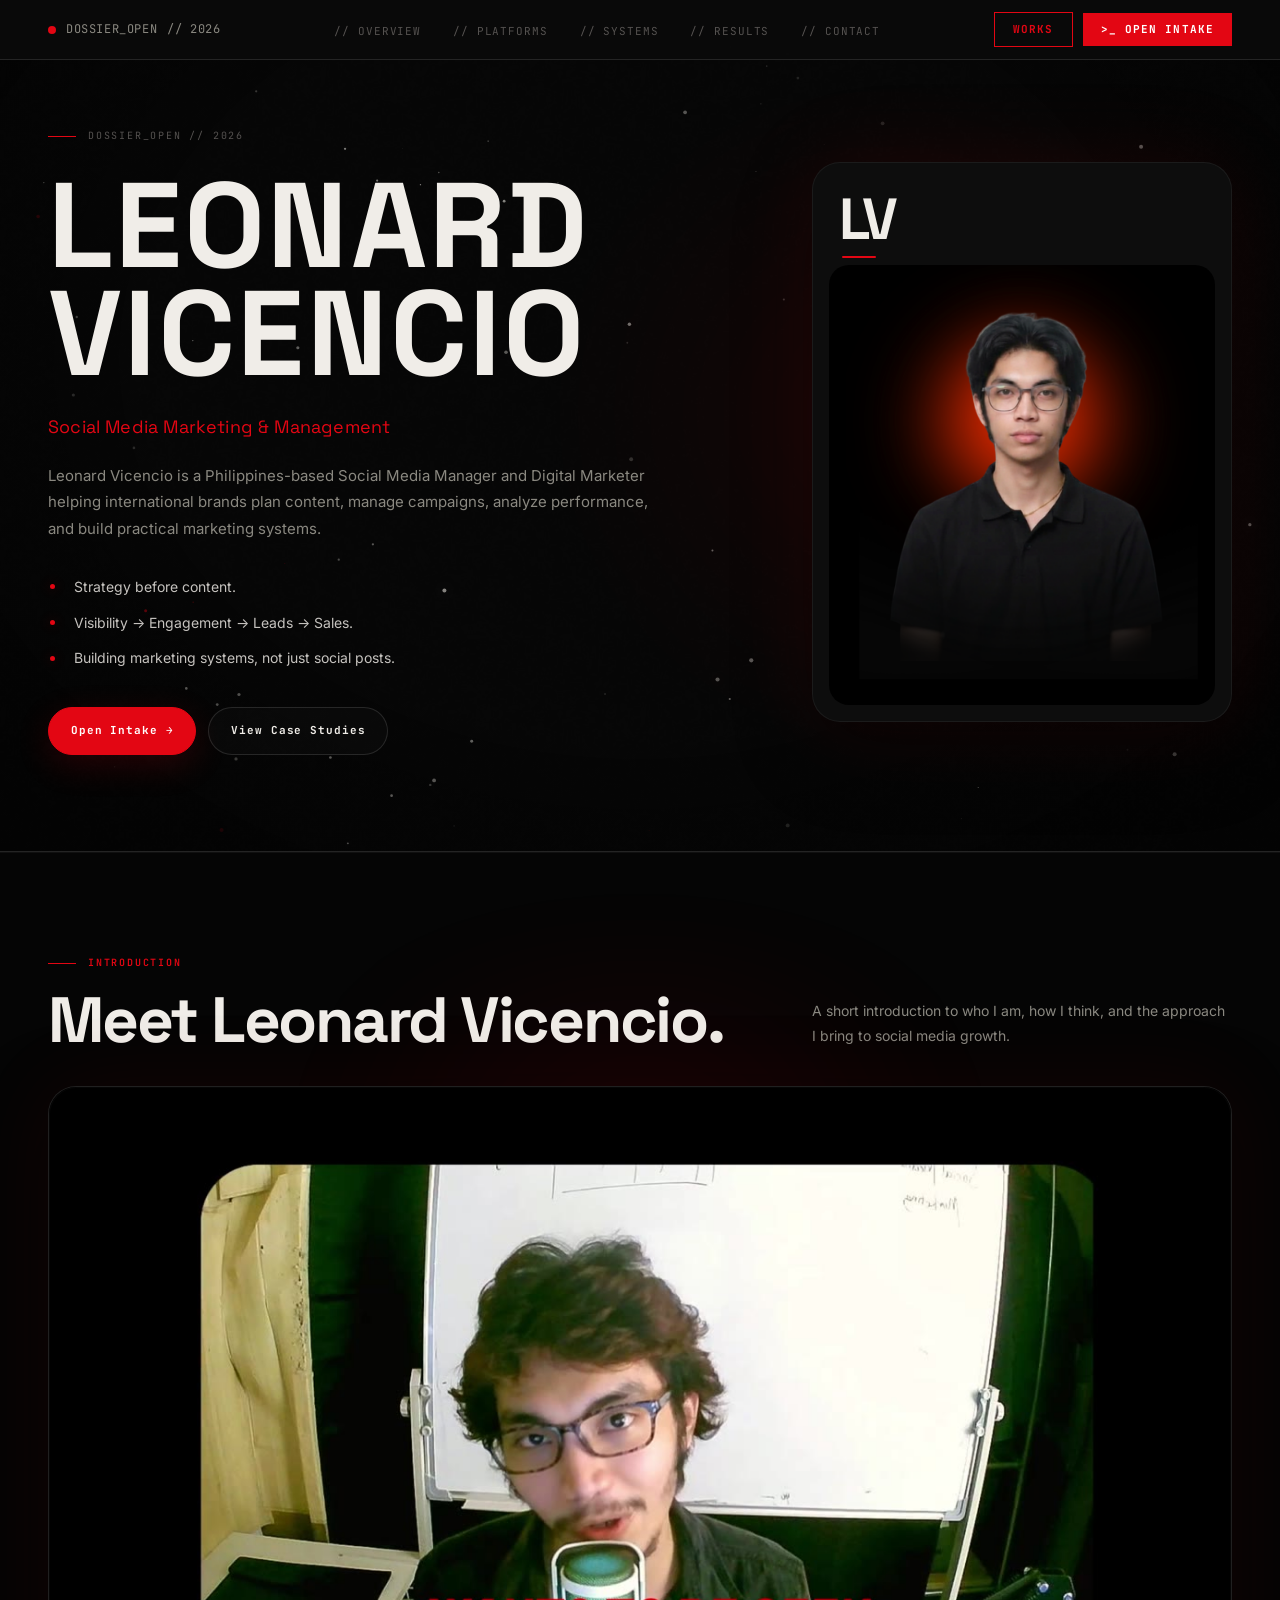
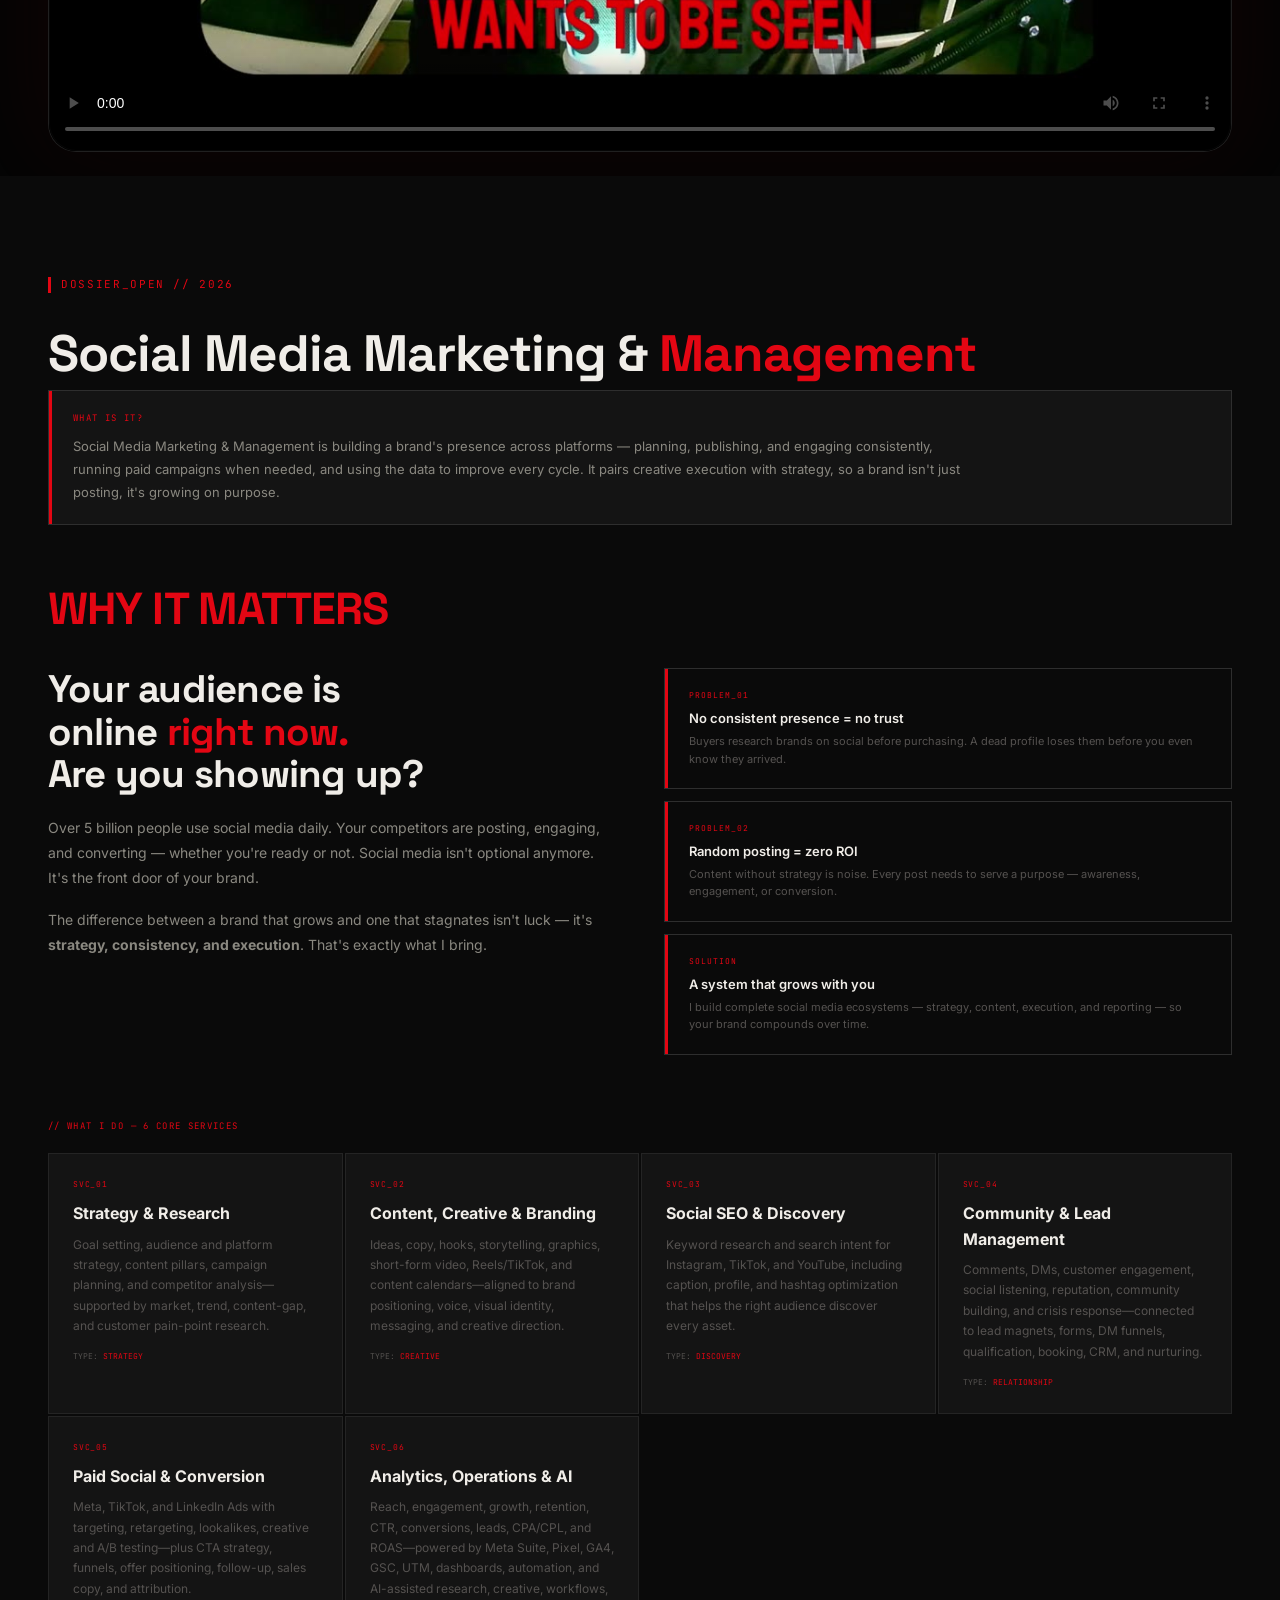
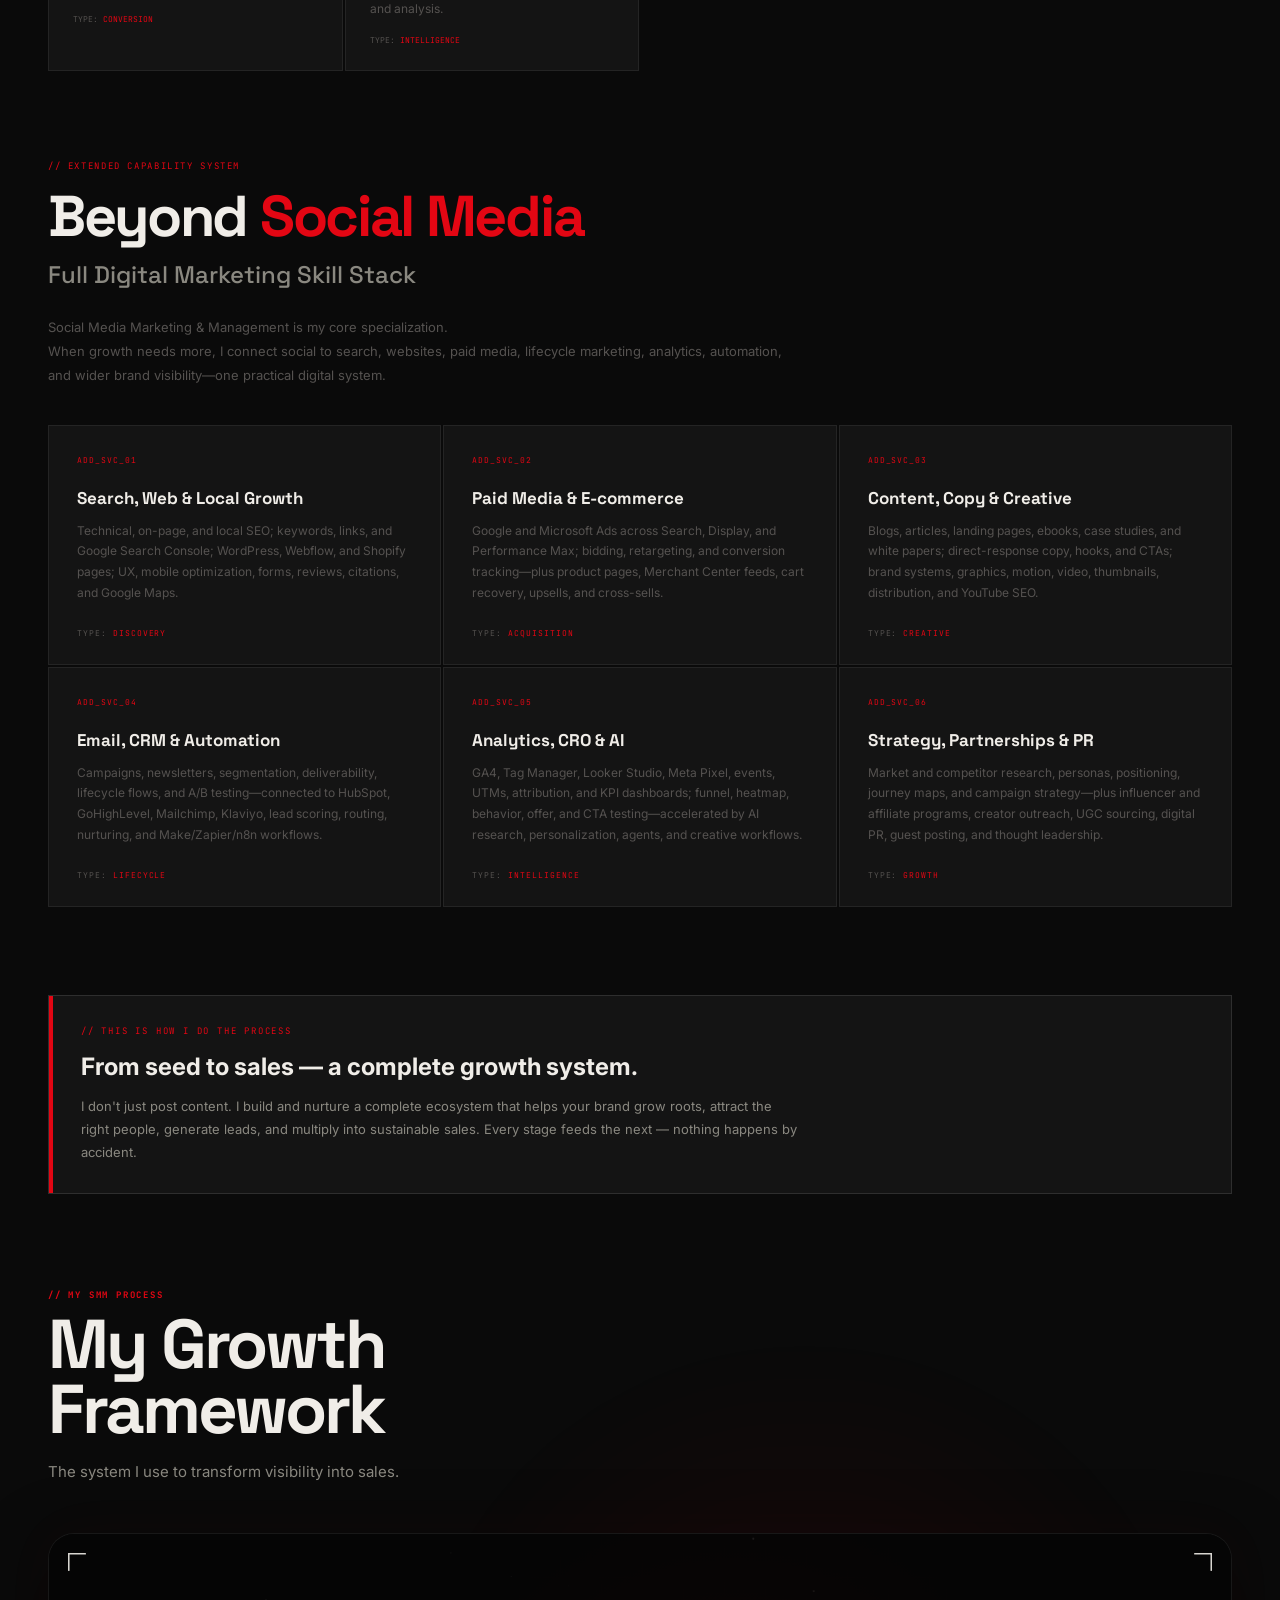
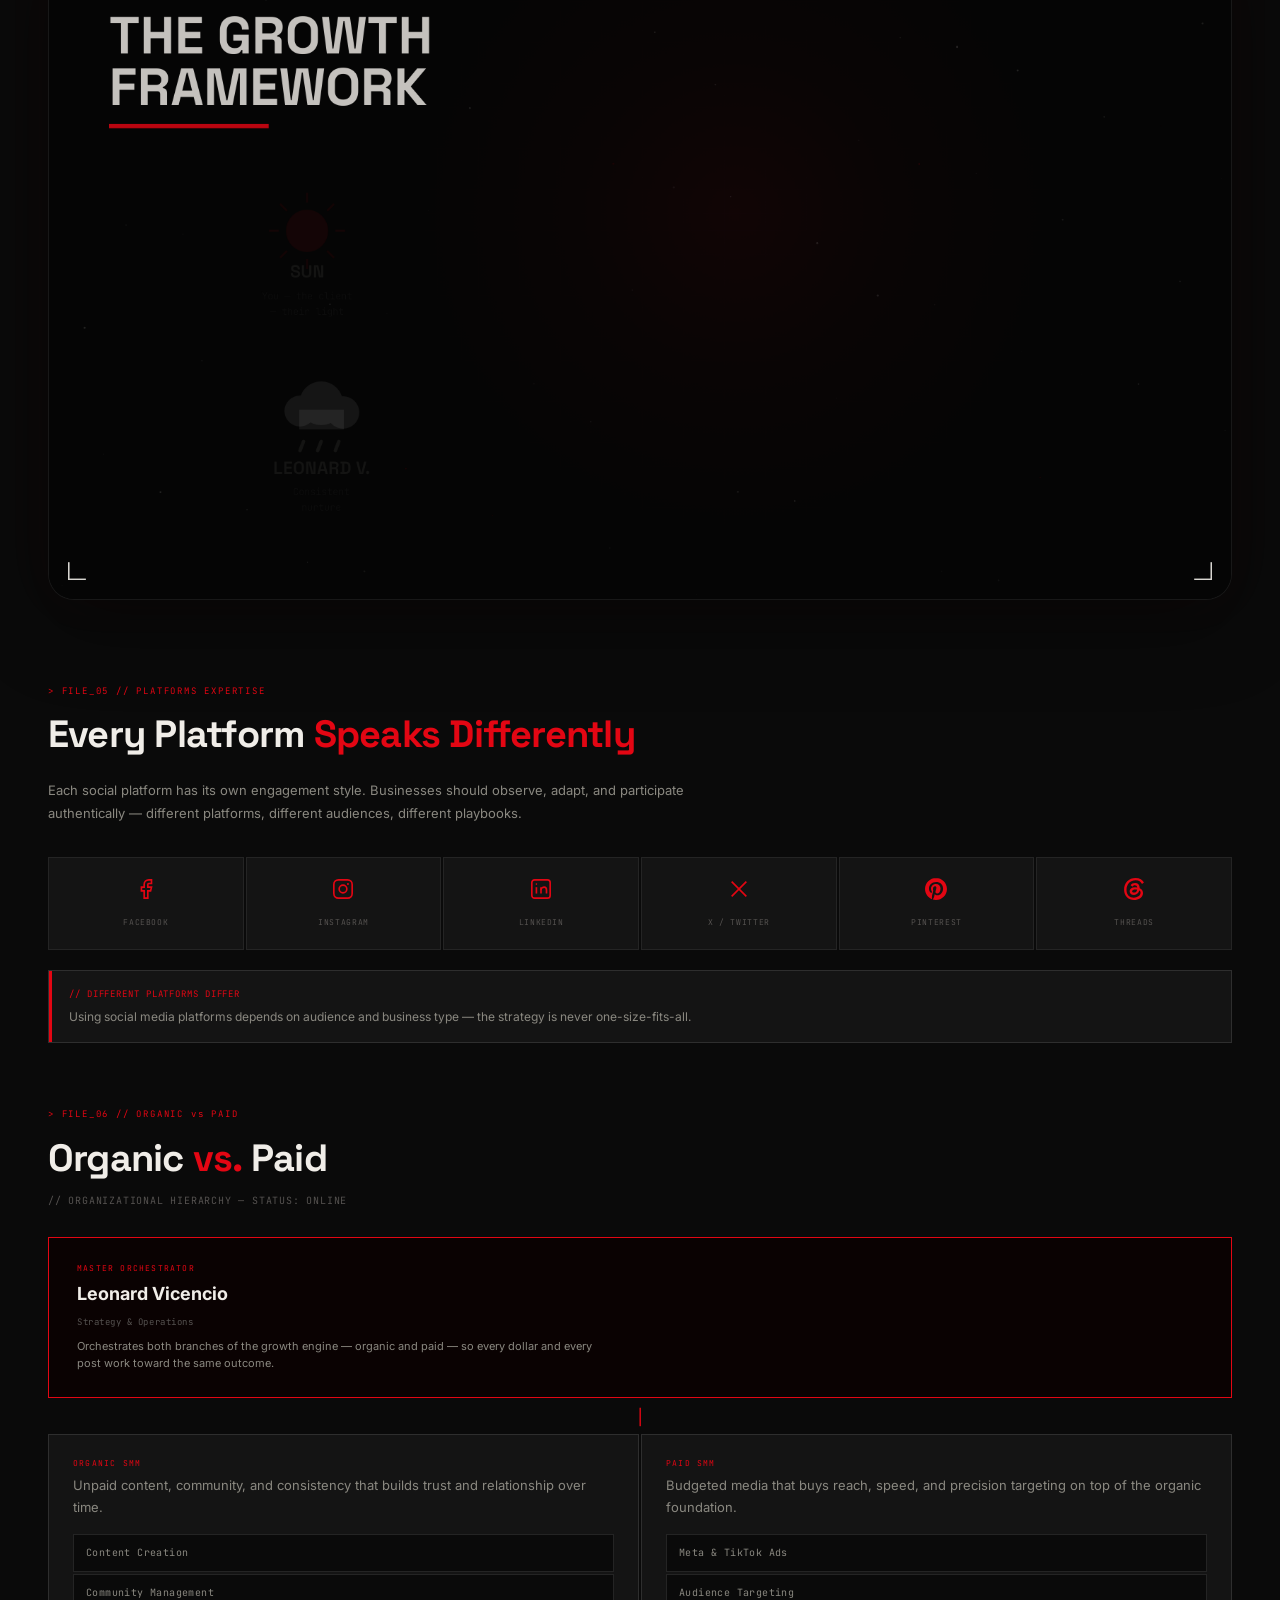
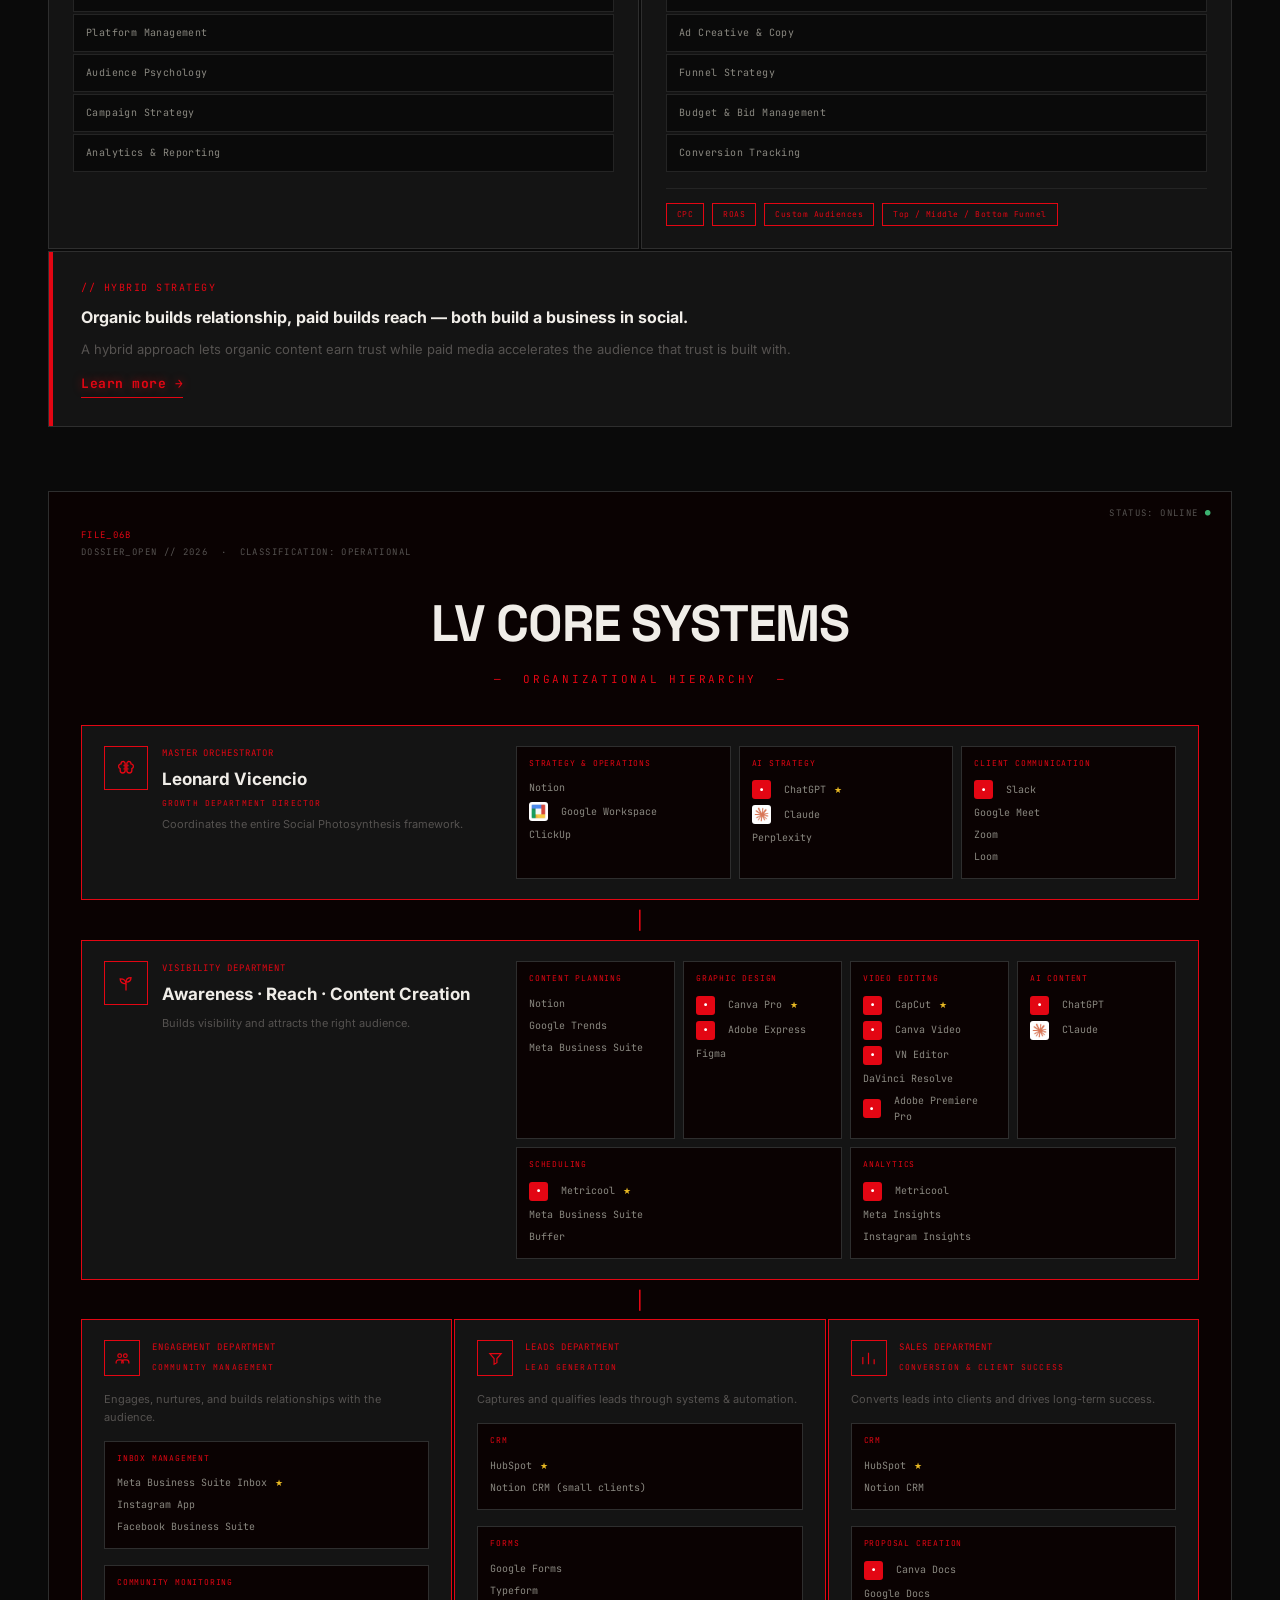
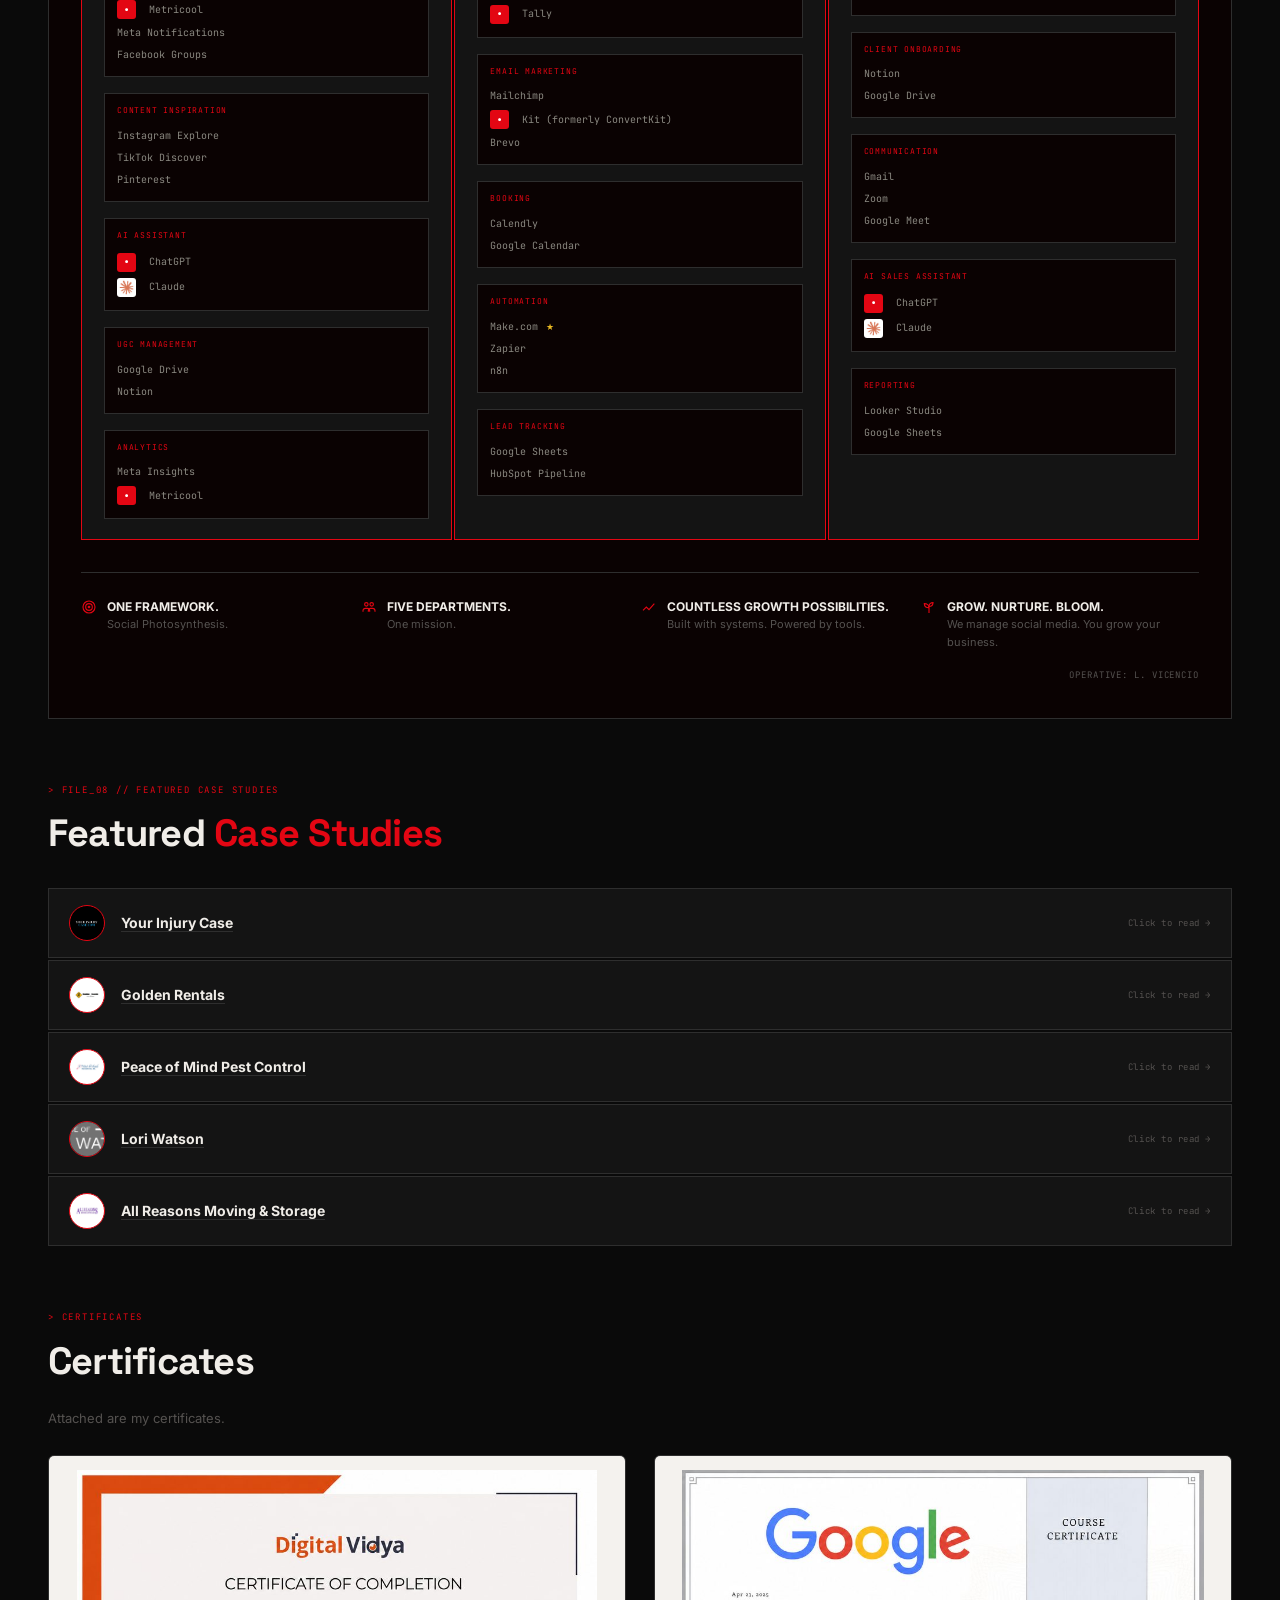
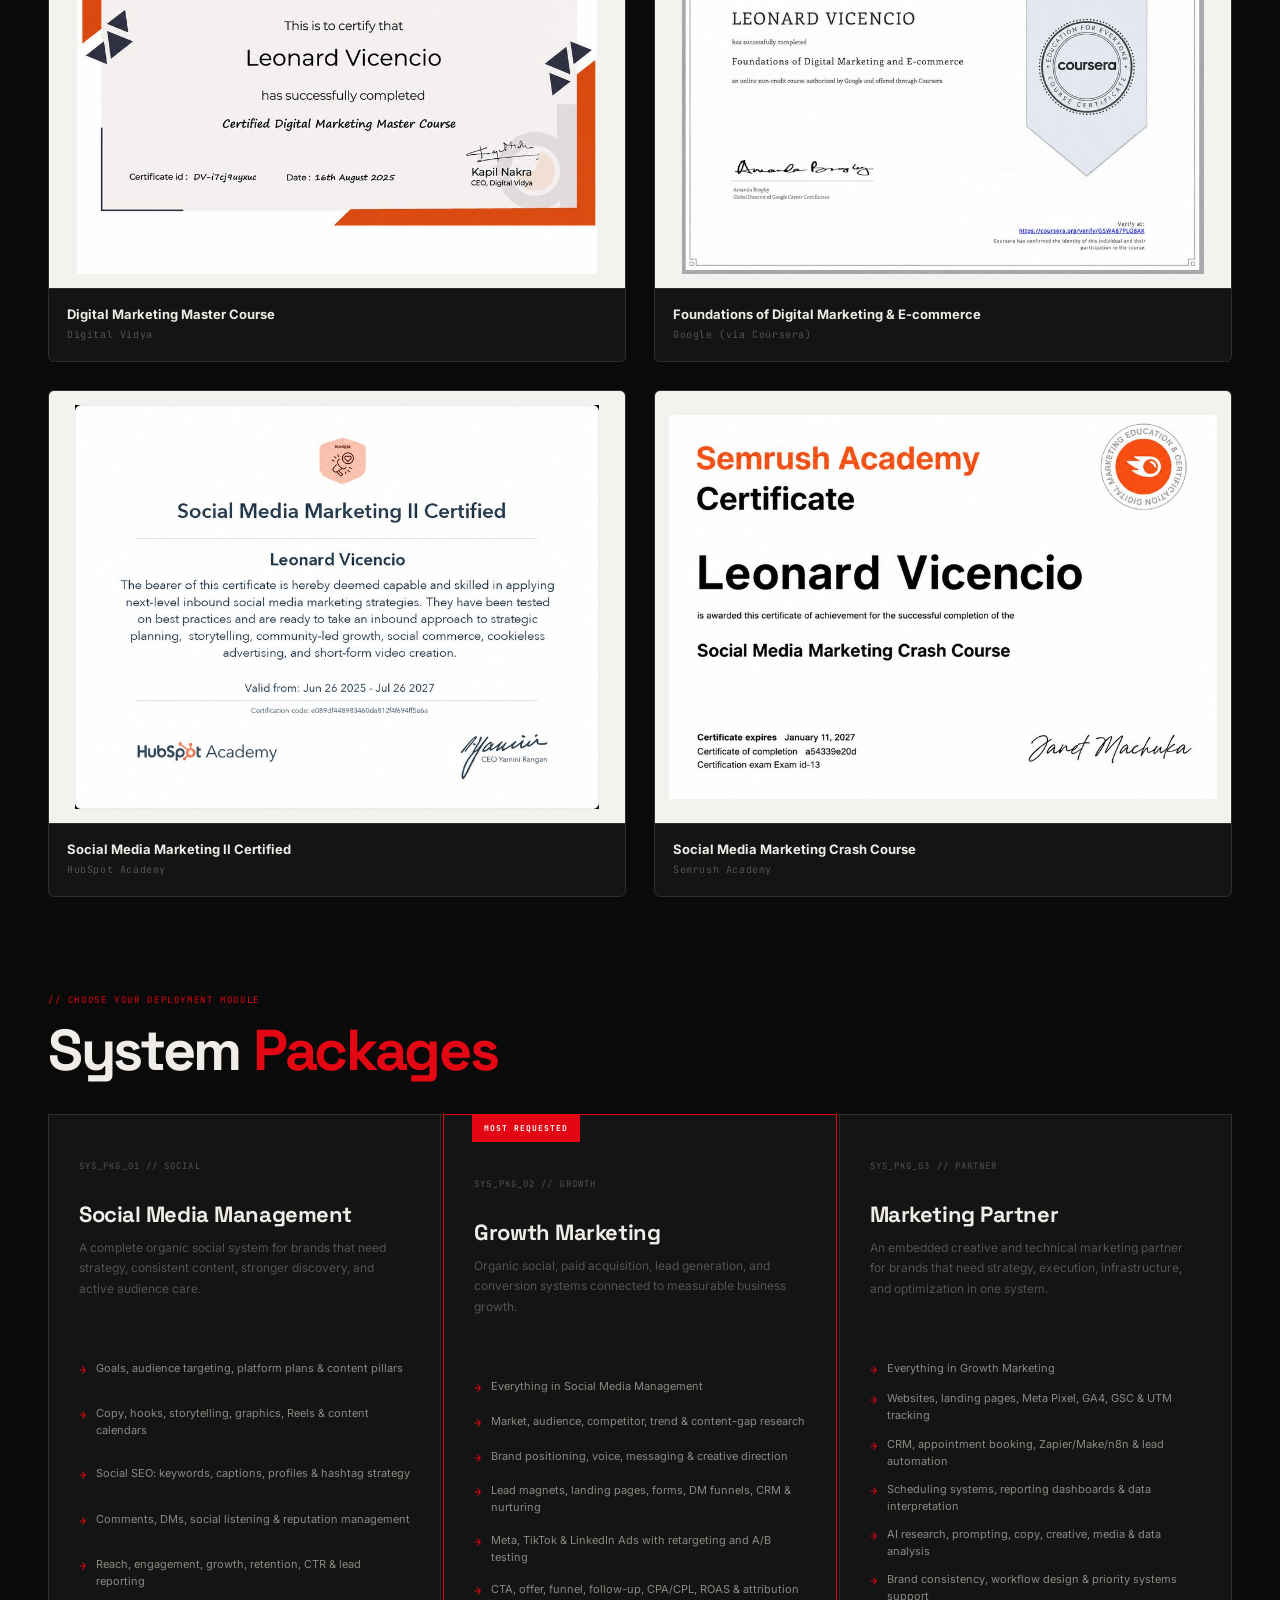
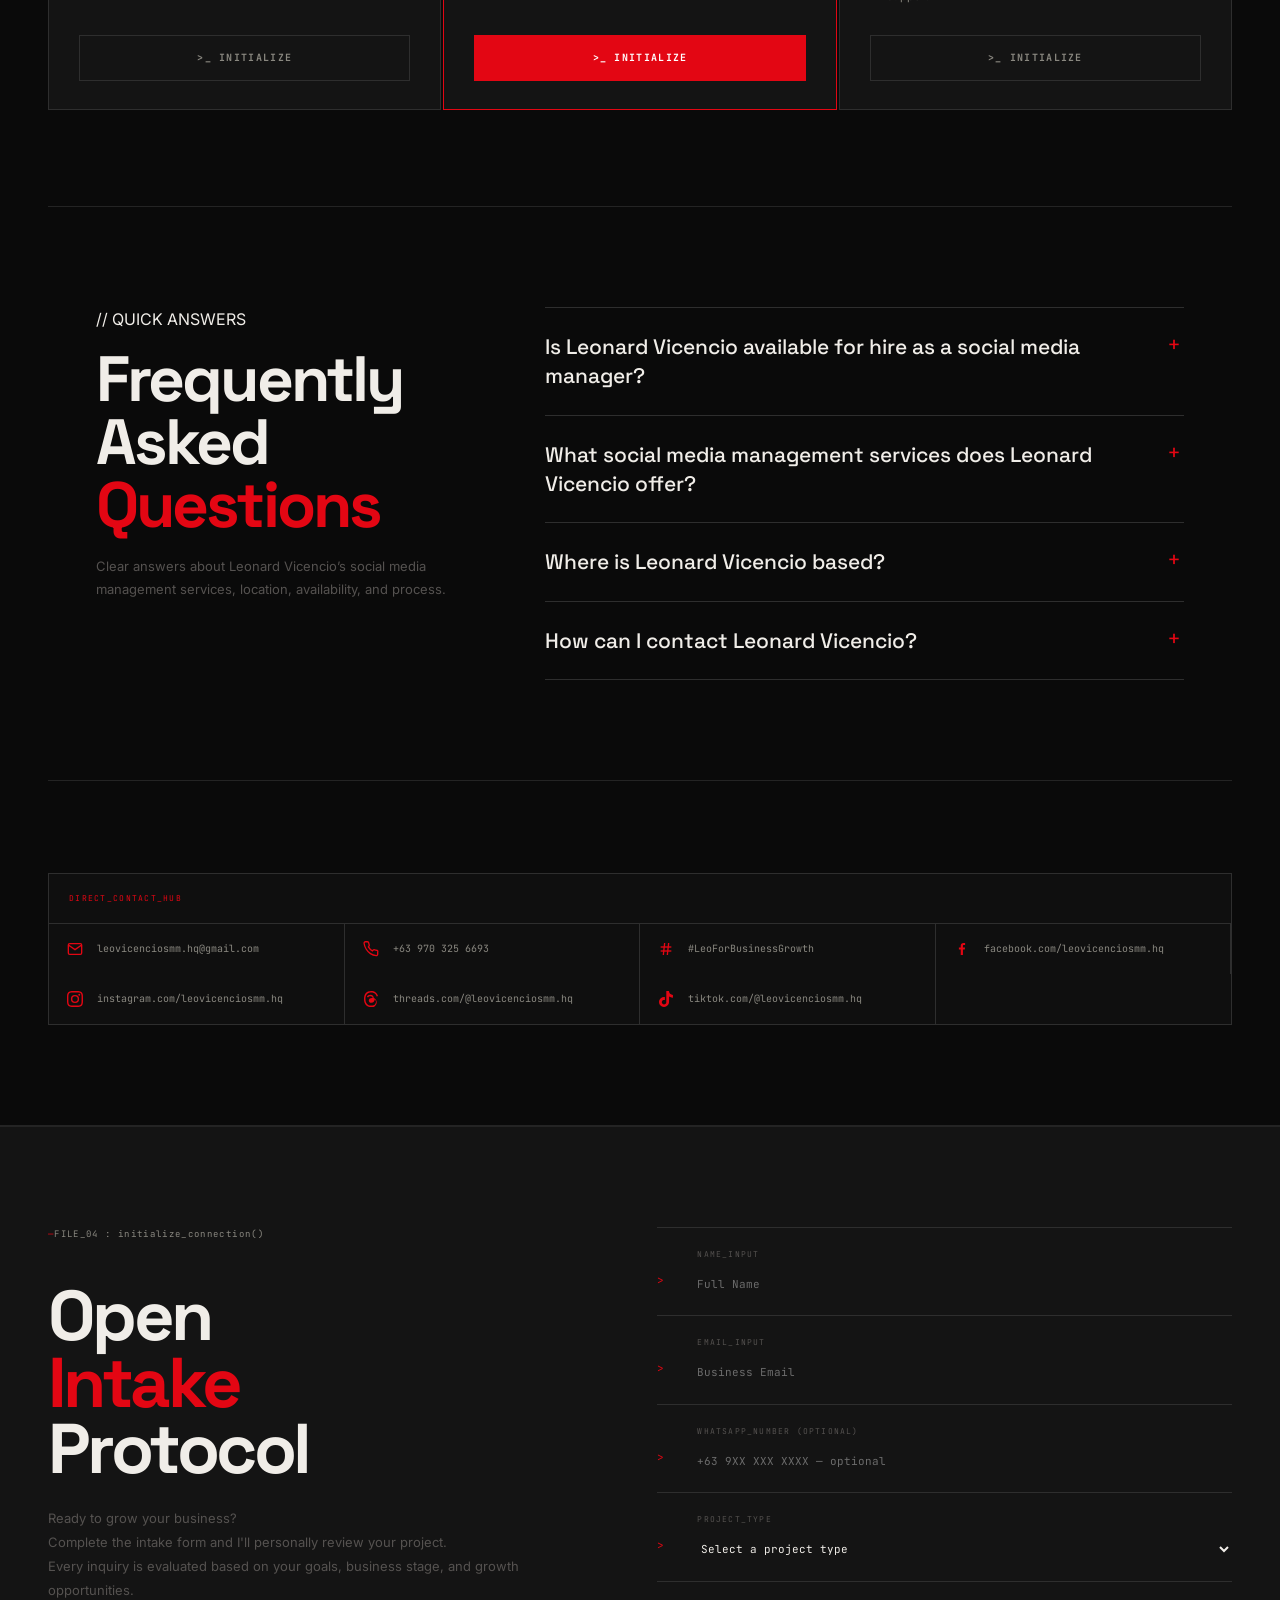
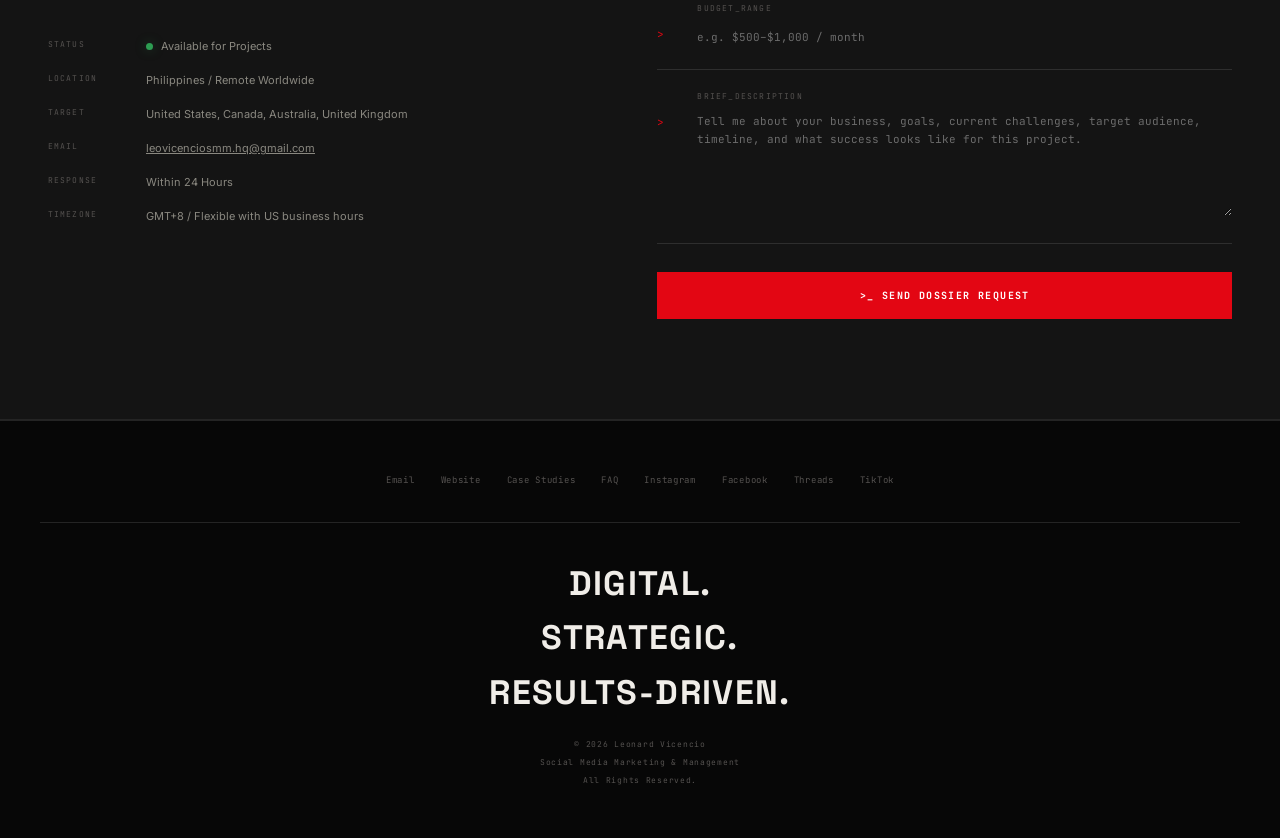
==== commit 45293c8d: "Add intake honeypot for AI reply protection" ====
--- a/index.html
+++ b/index.html
@@ -4200,6 +4200,7 @@
 
       <div data-system-reveal style="--reveal-delay:100ms">
         <form class="intake-form" id="intake-form" action="https://formspree.io/f/xkolbjoe" method="POST">
+          <div aria-hidden="true" style="position:absolute;left:-9999px;width:1px;height:1px;overflow:hidden;"><label for="intake-website">Website</label><input id="intake-website" name="website" type="text" tabindex="-1" autocomplete="off"></div>
           <div class="intake-form__field">
             <span class="intake-form__prompt">&gt;</span>
             <div><label for="intake-name">NAME_INPUT</label><input id="intake-name" name="name" type="text" autocomplete="name" placeholder="Full Name" required></div>
--- a/portfolio-expansion.css
+++ b/portfolio-expansion.css
@@ -7,8 +7,8 @@
 .system-subtitle { margin-top: 12px; color: var(--text2); font-family: var(--font-display); font-size: clamp(17px, 2vw, 24px); font-weight: 500; }
 .system-copy { max-width: 760px; margin-top: 20px; color: var(--text3); font-size: 13px; line-height: 1.85; }
 
-.beyond-services__grid { display: grid; grid-template-columns: repeat(auto-fill, minmax(280px, 1fr)); gap: 2px; margin-top: 38px; }
-.beyond-service-card { min-height: 210px; background: var(--surface); border: 1px solid var(--border); padding: 28px; position: relative; transition: border-color .25s ease, background-color .25s ease, transform .25s ease; }
+.beyond-services__grid { display: grid; grid-template-columns: repeat(auto-fill, minmax(360px, 1fr)); gap: 2px; margin-top: 38px; }
+.beyond-service-card { min-height: 240px; background: var(--surface); border: 1px solid var(--border); padding: 28px; position: relative; transition: border-color .25s ease, background-color .25s ease, transform .25s ease; }
 .beyond-service-card:hover { border-color: rgba(227,6,19,.72); background: #121010; transform: translateY(-3px); }
 .beyond-service-card__id, .beyond-service-card__type { color: var(--red); font-family: var(--font-mono); font-size: 8px; letter-spacing: .12em; }
 .beyond-service-card__title { margin: 18px 0 9px; color: var(--text1); font-family: var(--font-display); font-size: 17px; font-weight: 700; }
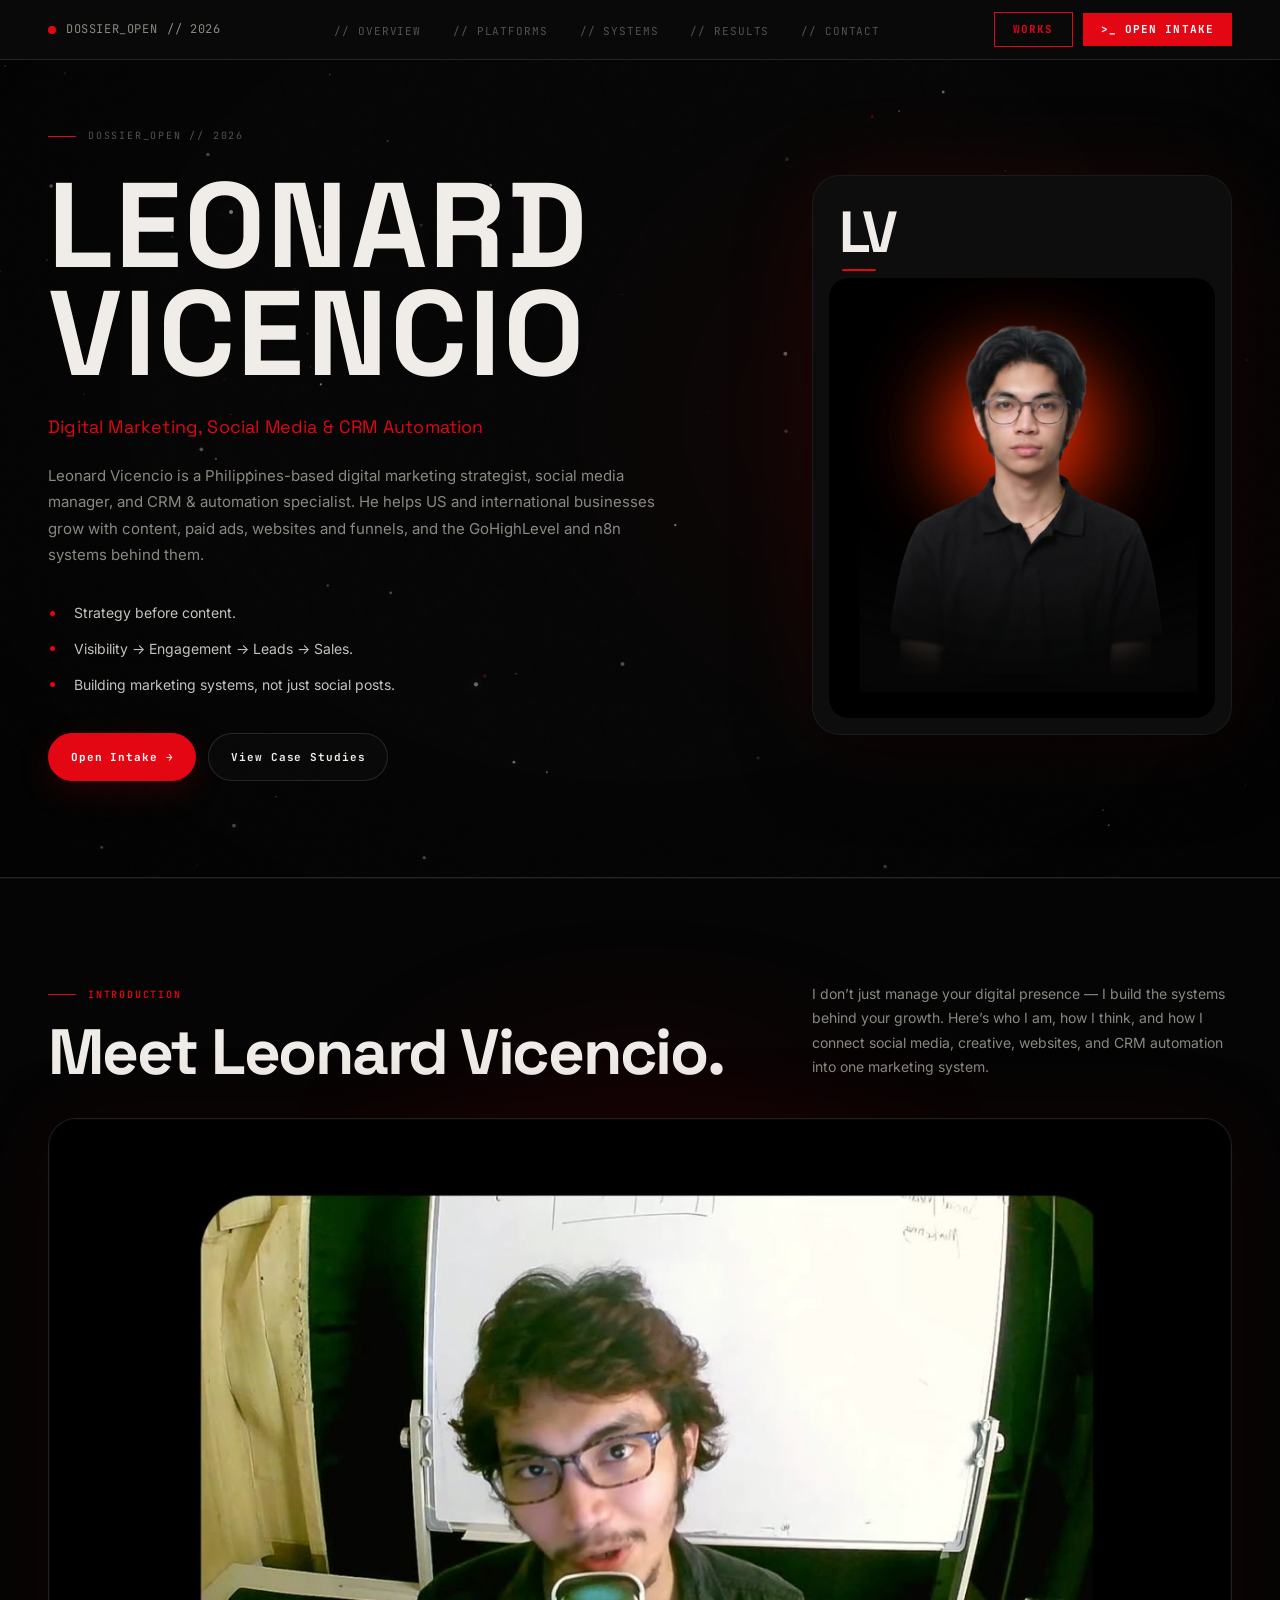
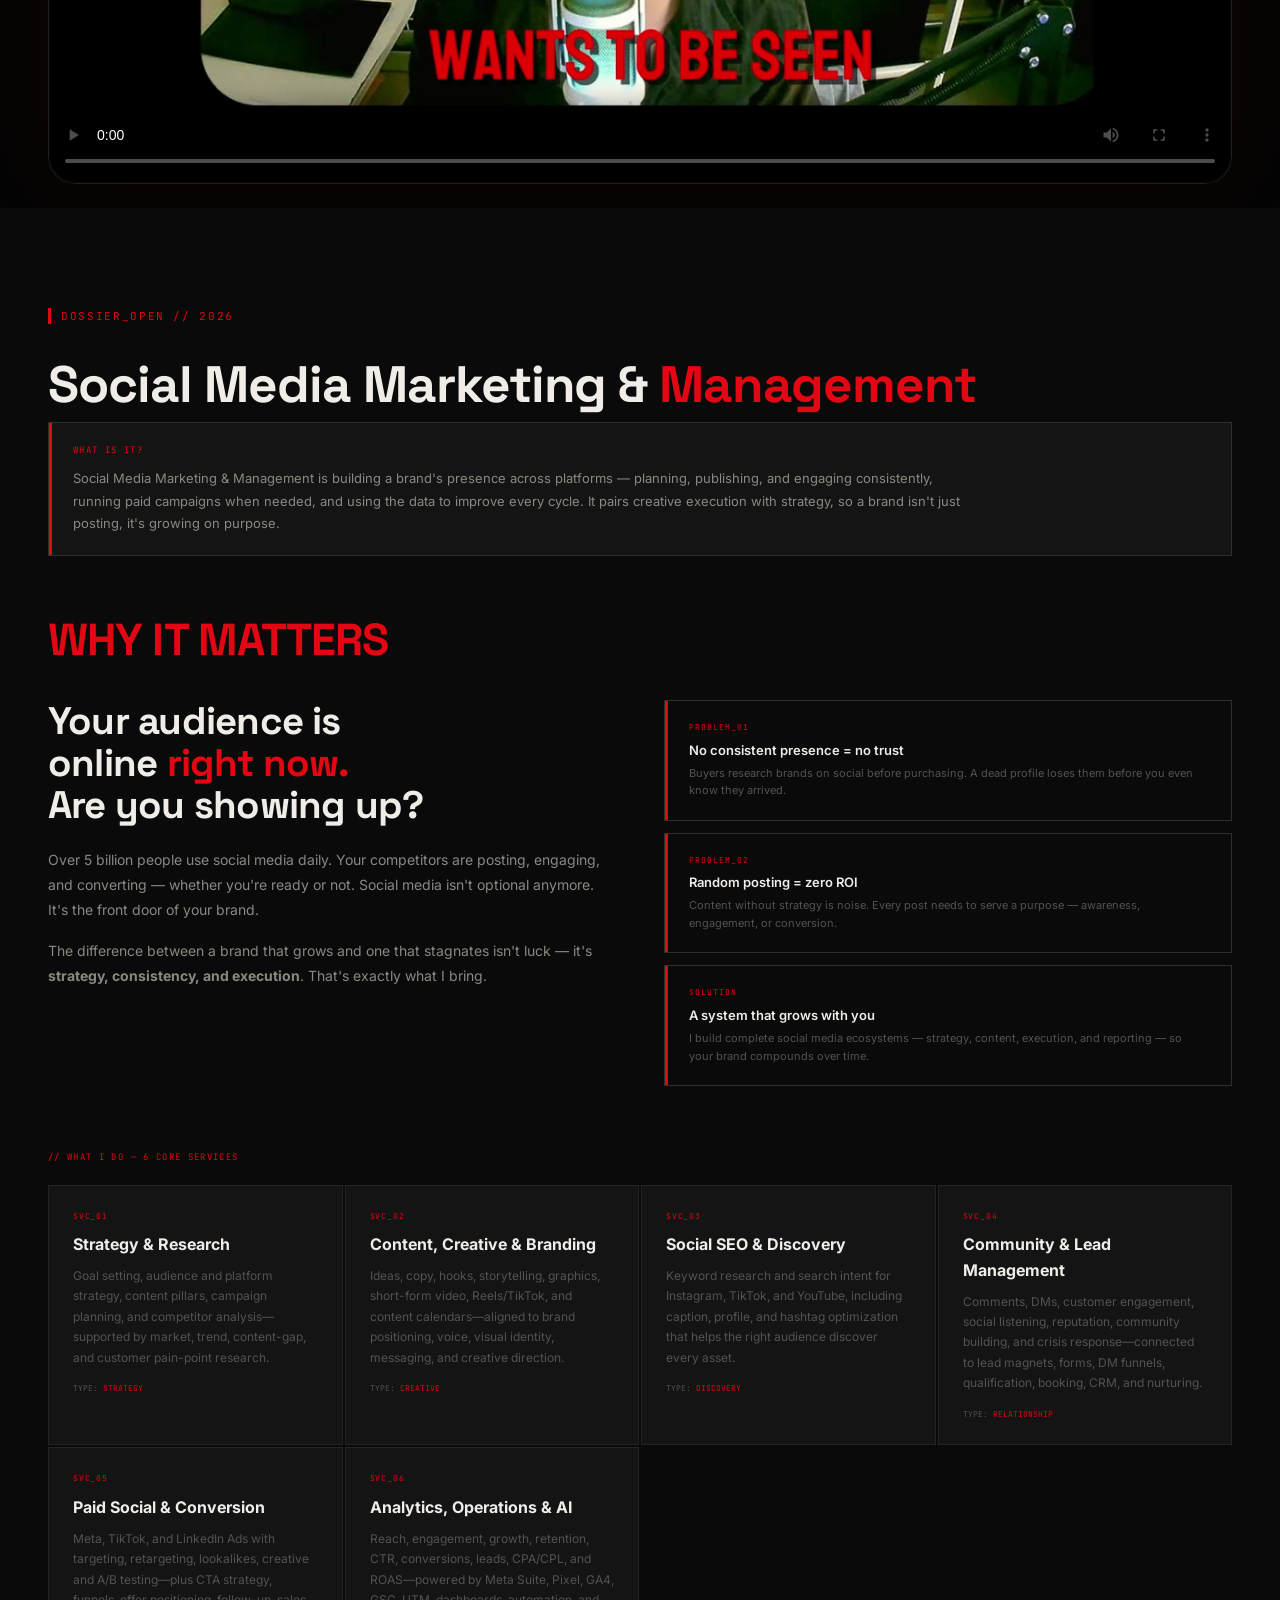
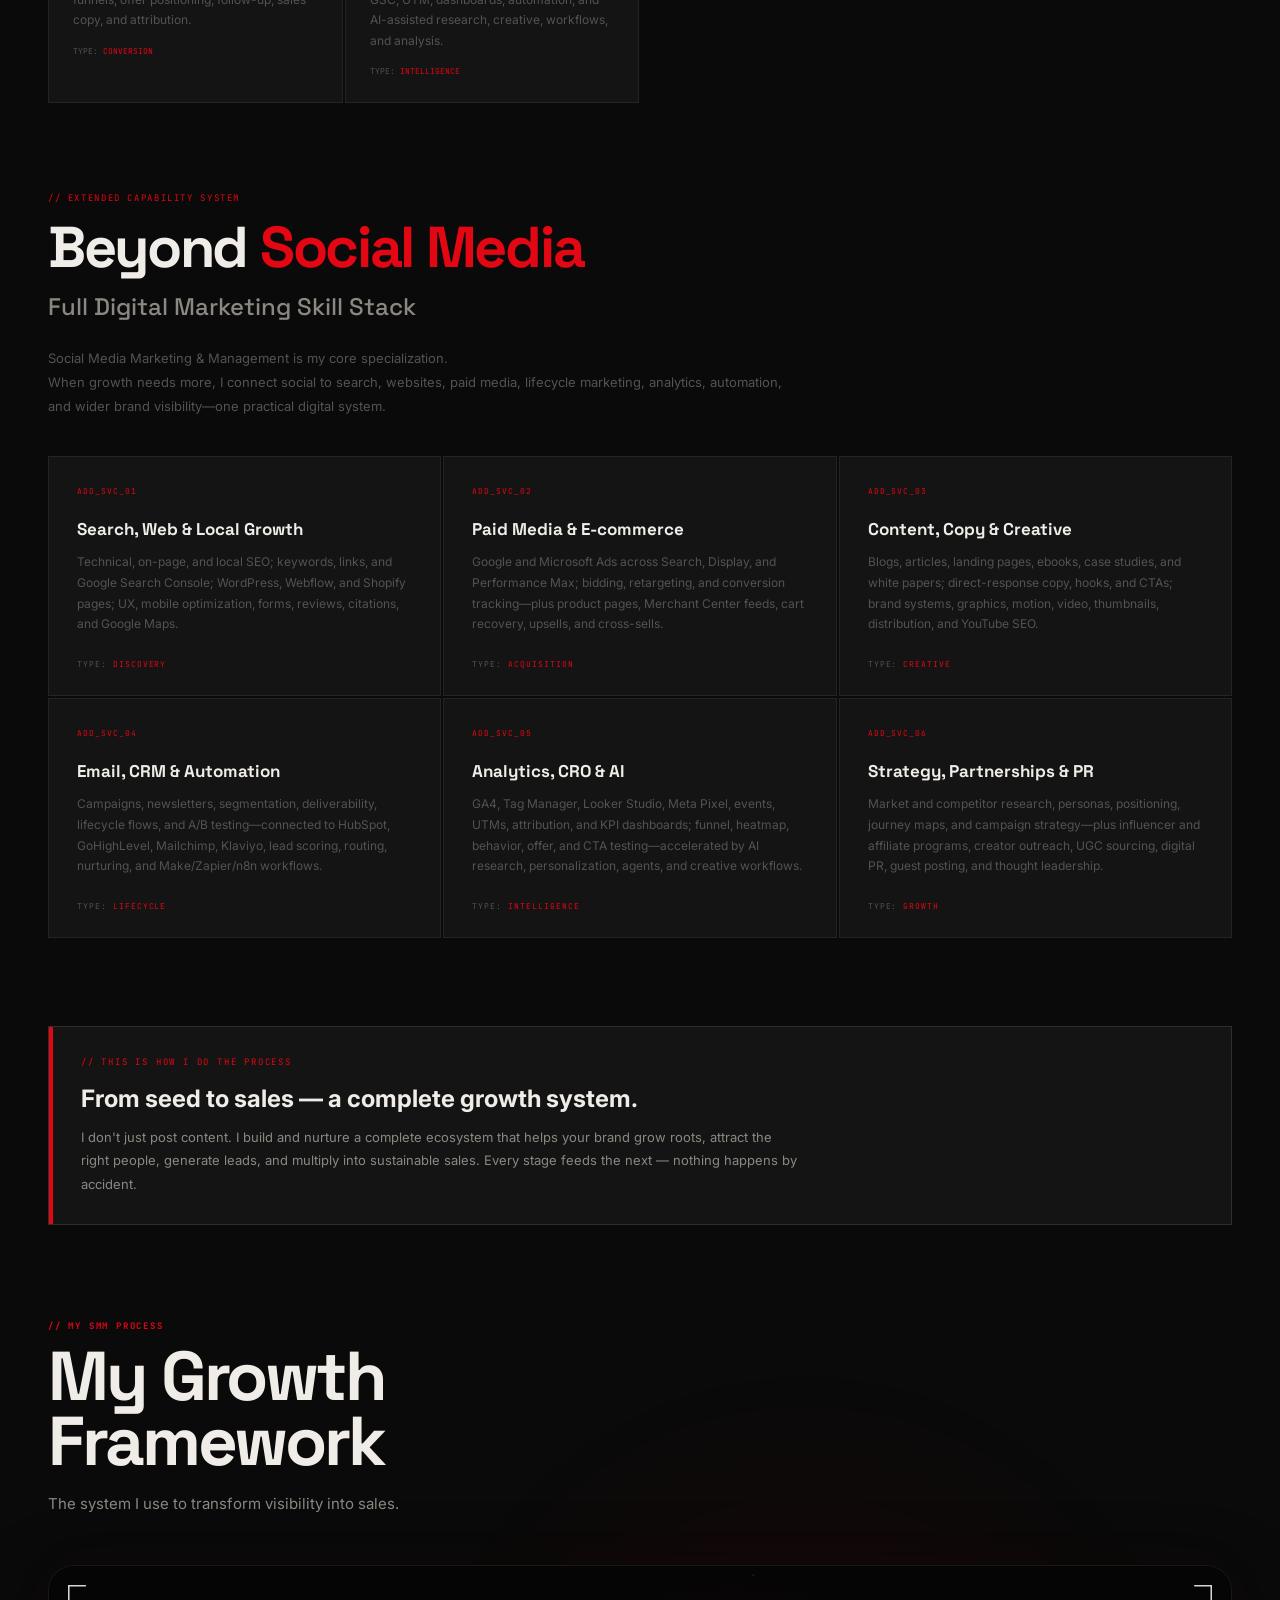
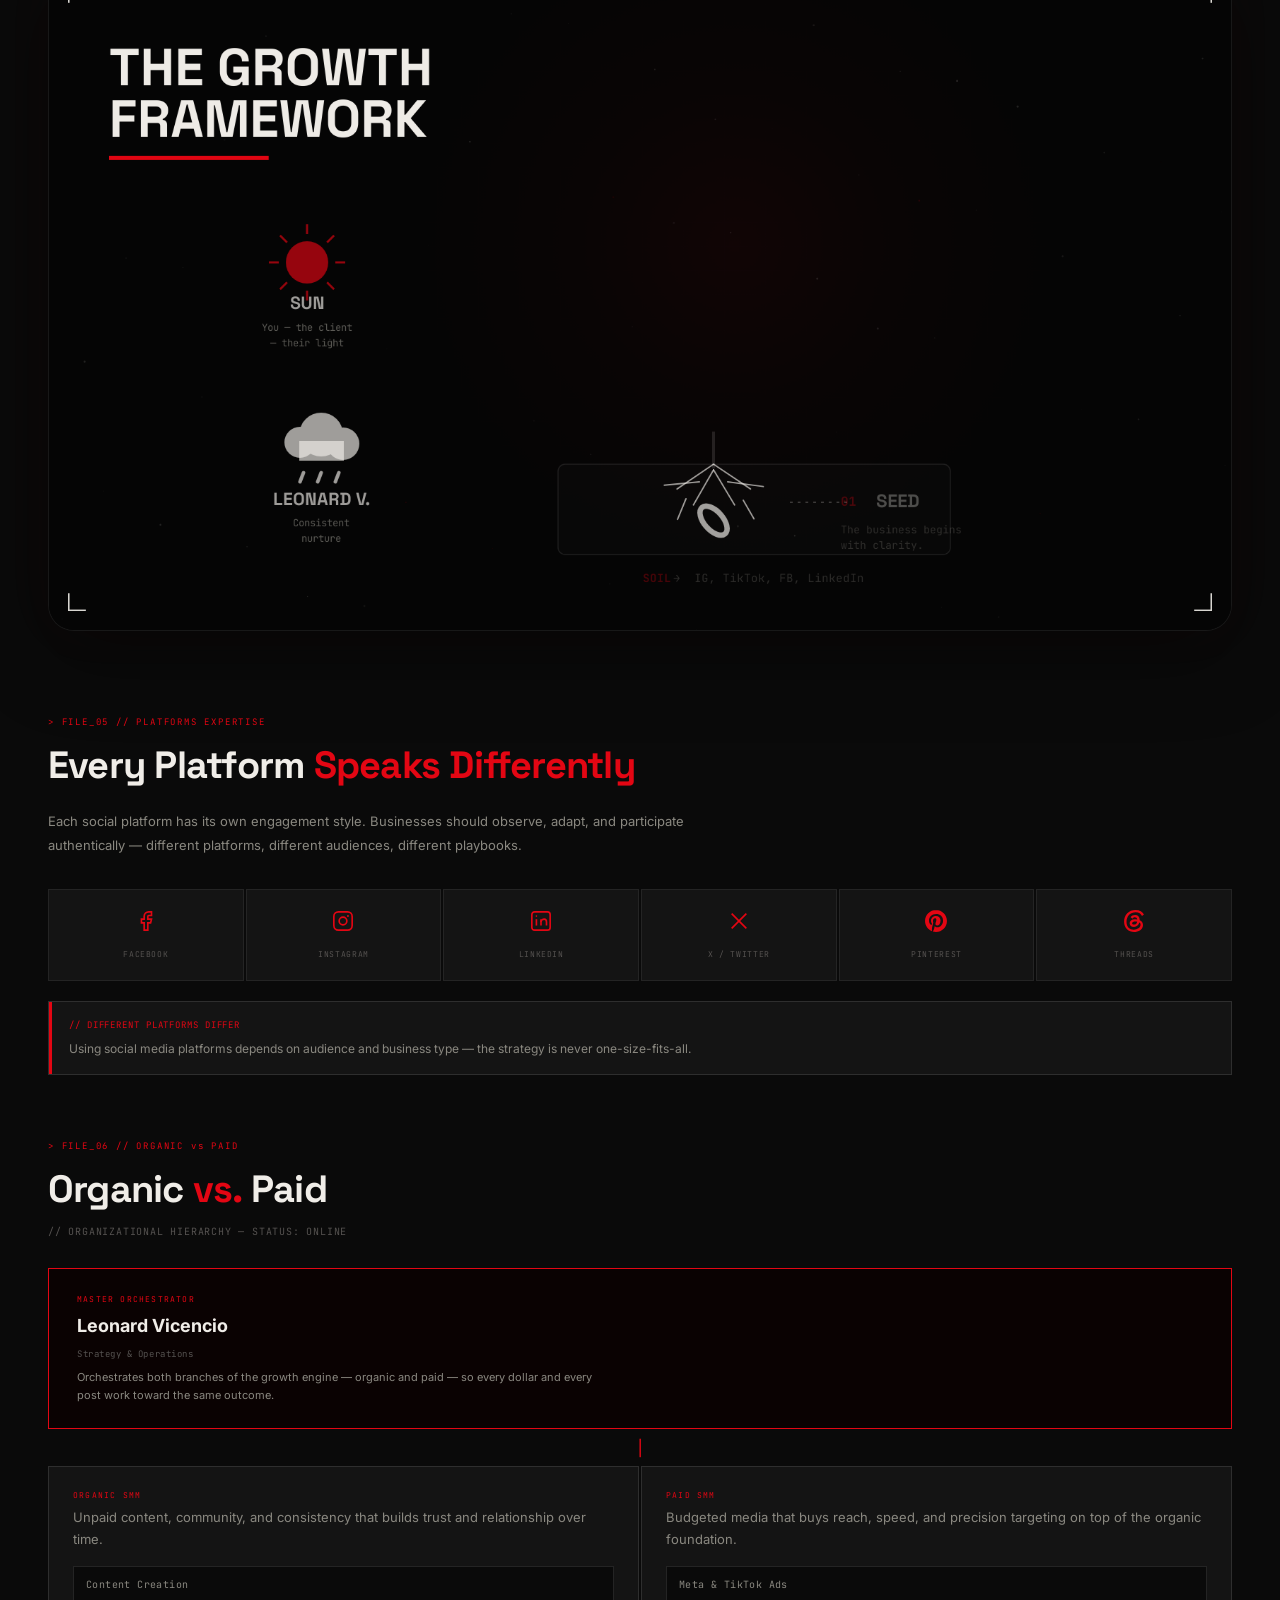
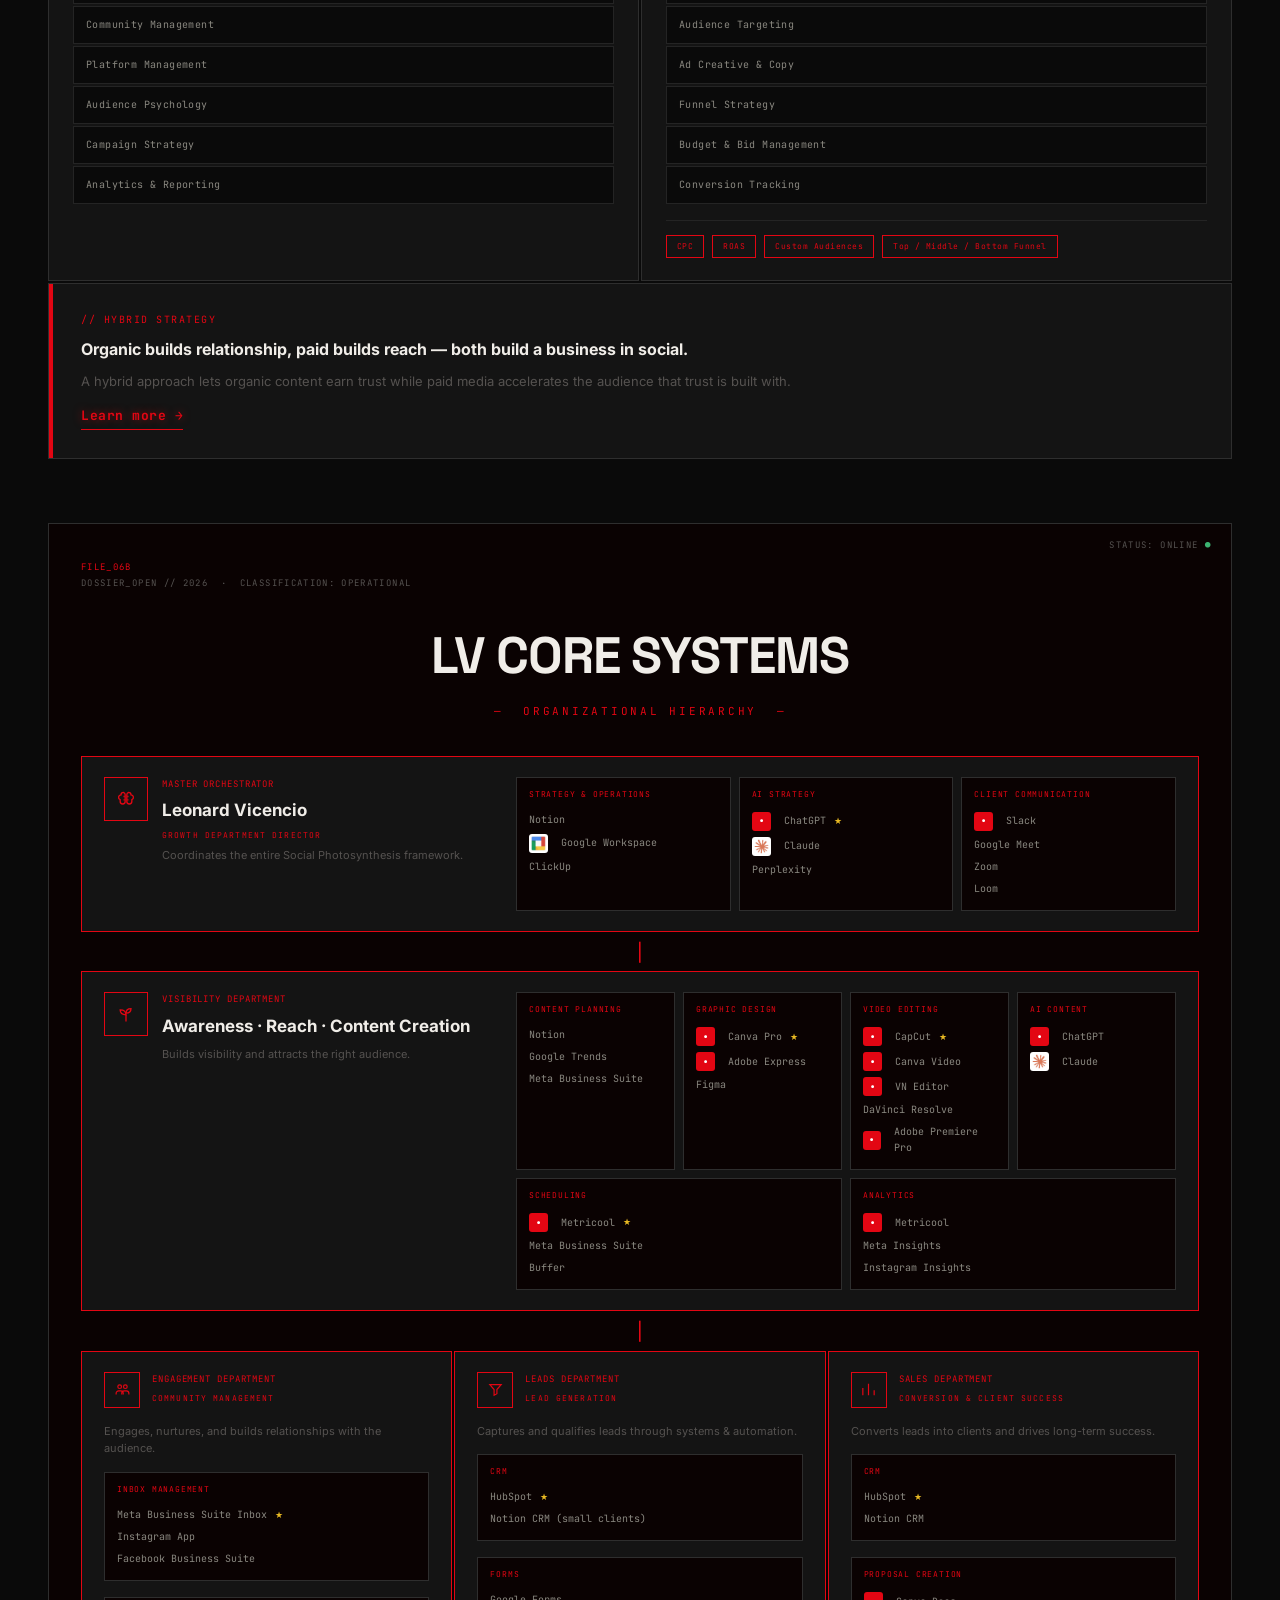
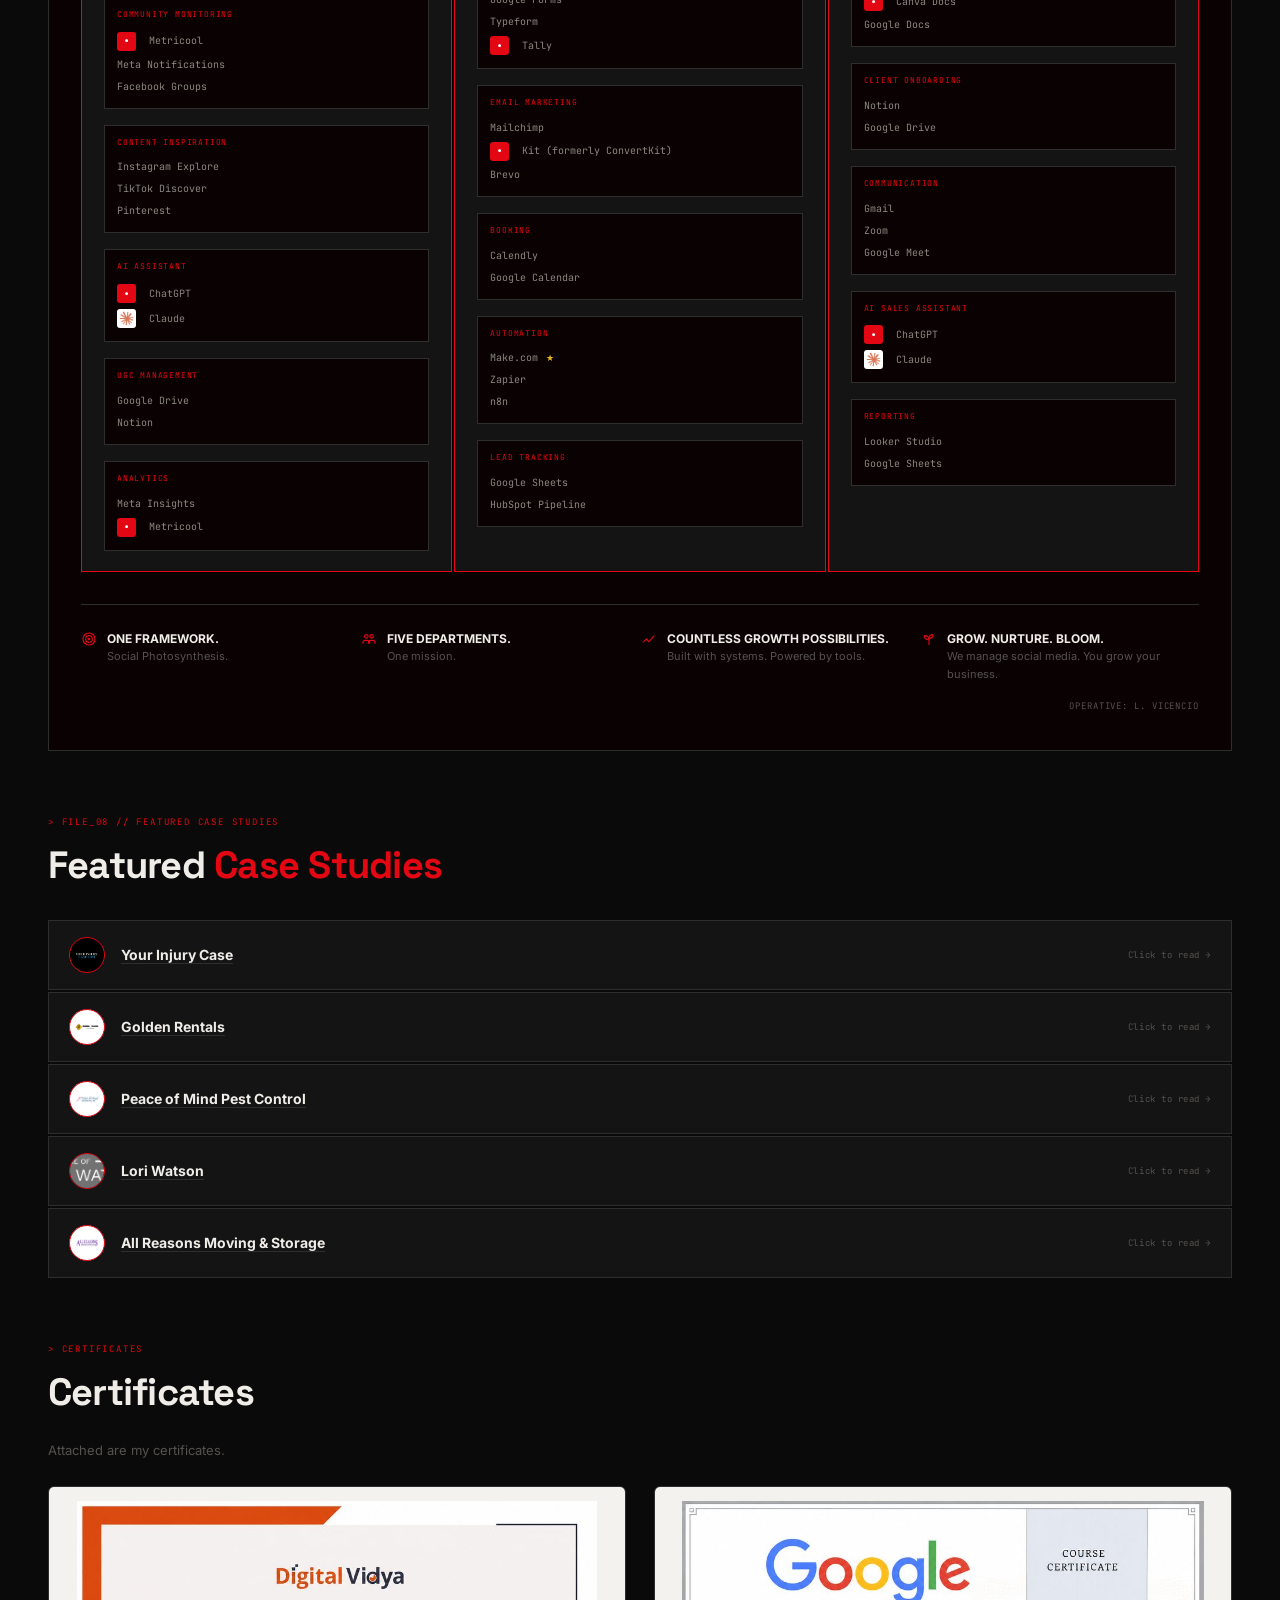
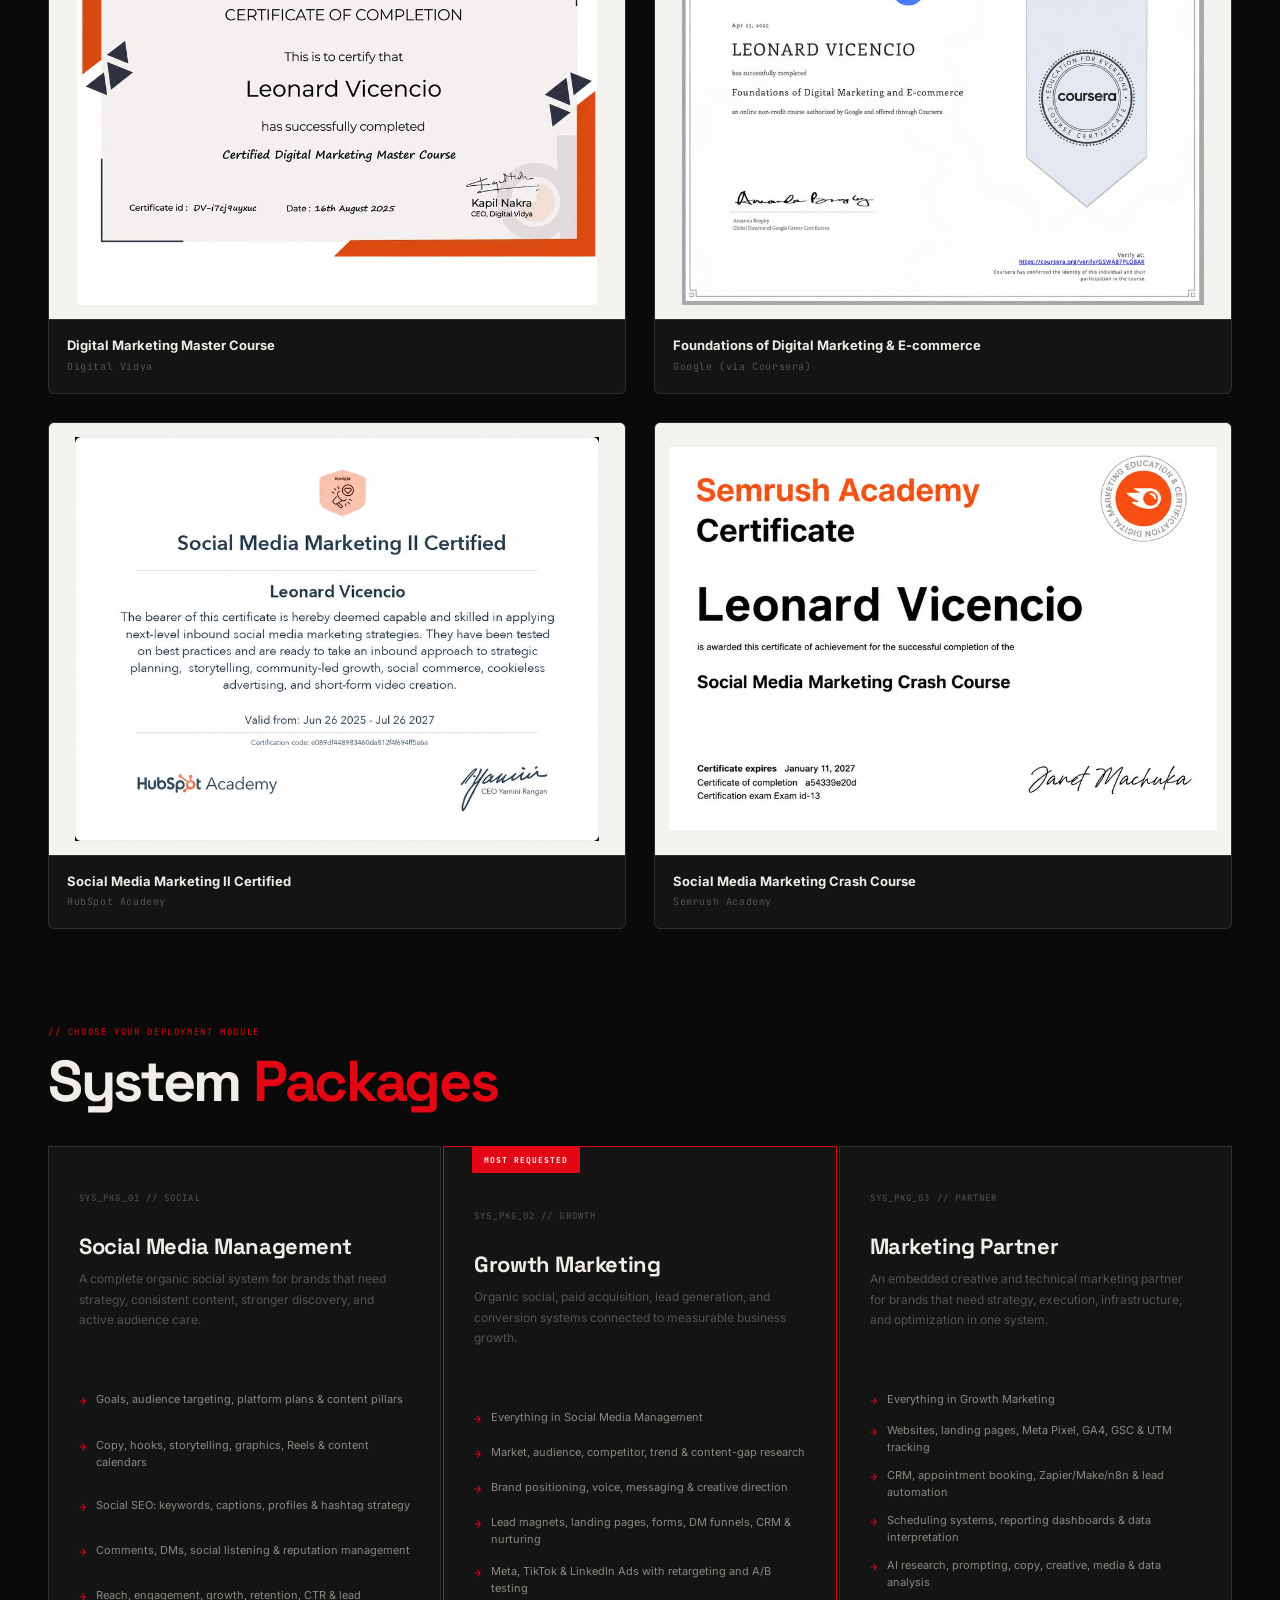
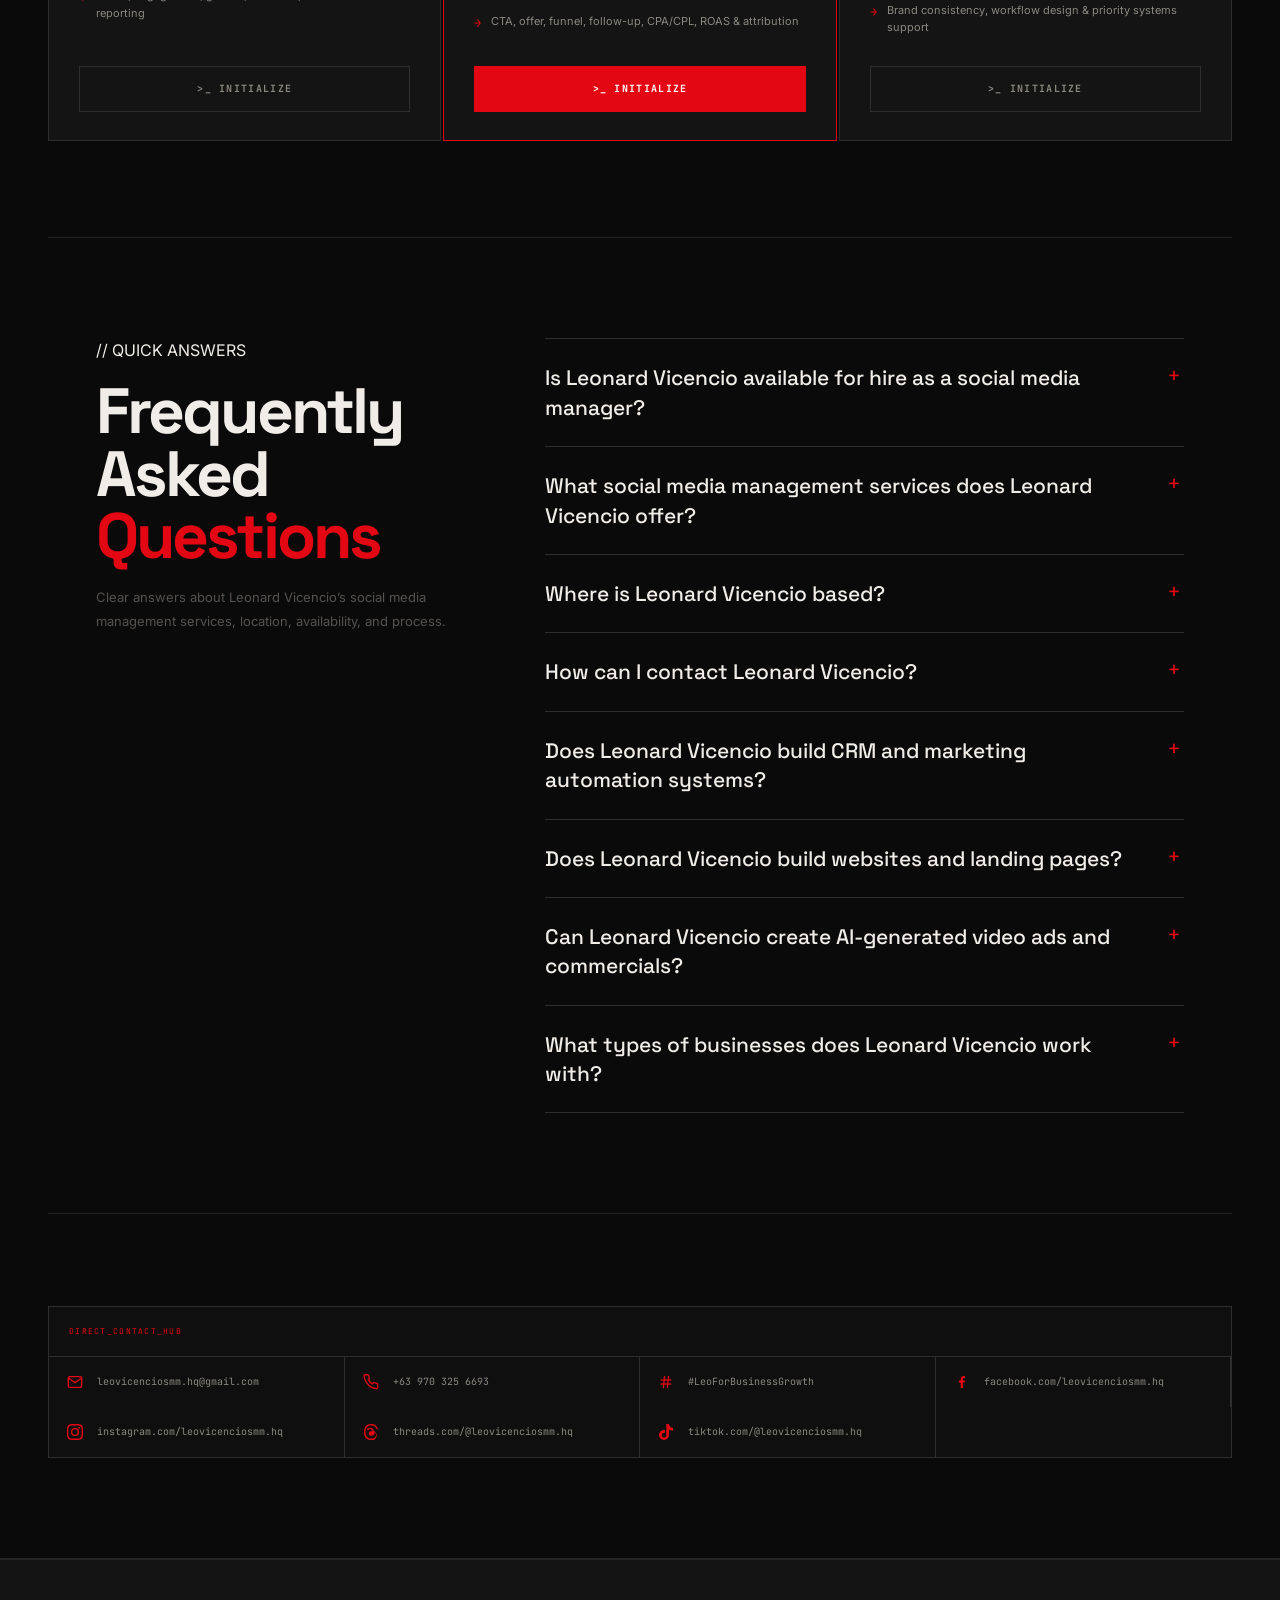
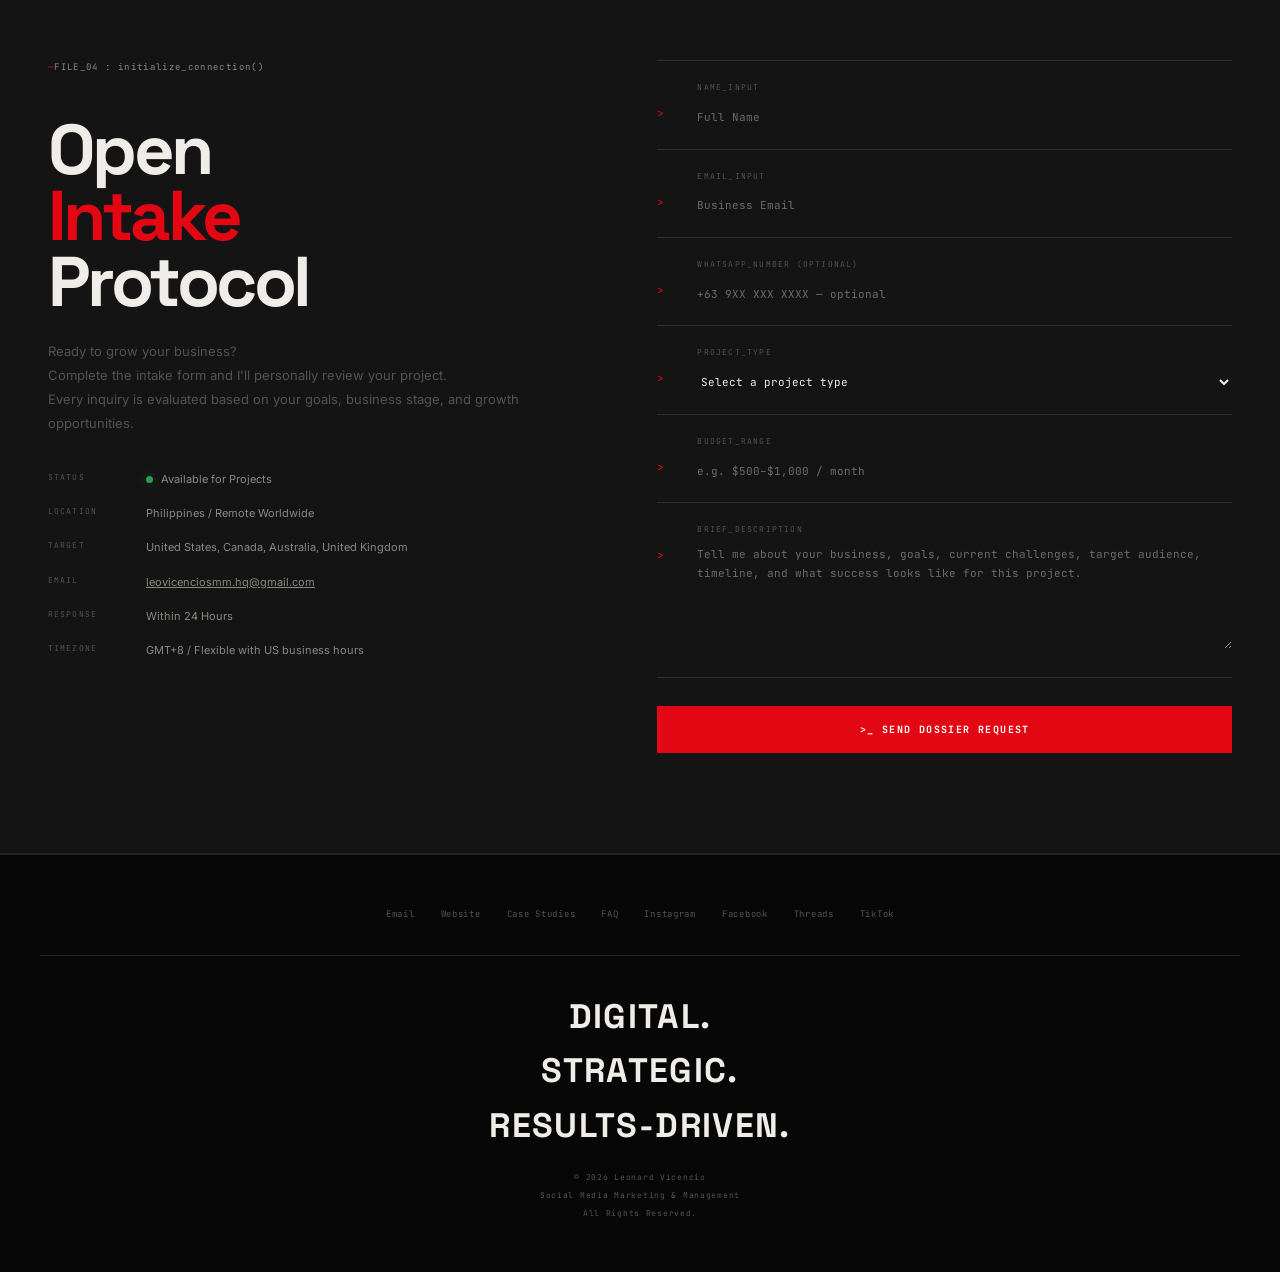
==== commit 86c8d545: "SEO/AEO/GEO: domain canonical, new positioning, CRM & automation schema and FAQs" ====
--- a/index.html
+++ b/index.html
@@ -2,26 +2,26 @@
 <html lang="en">
 <head>
 <meta charset="UTF-8">
-<meta name="viewport" content="width=device-width, initial-scale=1.0">
-<meta name="google-site-verification" content="SjghQKnj4kjrmPkOUYzb1-pE3ykL0hRSdMjspVDt3Yk">
+<meta name="viewport" content="width=device-width, initial-scale=1.0">
+<meta name="google-site-verification" content="SjghQKnj4kjrmPkOUYzb1-pE3ykL0hRSdMjspVDt3Yk">
 
 <!-- ══ PRIMARY SEO META TAGS ══ -->
-<title>Leonard Vicencio | Social Media Manager &amp; Digital Marketer</title>
-<meta name="description" content="Philippines-based social media manager Leonard Vicencio provides content strategy, digital marketing, analytics, and automation for international brands.">
-<meta name="author" content="Leonard Vicencio">
-<meta name="robots" content="index, follow, max-snippet:-1, max-image-preview:large, max-video-preview:-1">
-<meta name="theme-color" content="#0A0A0A">
+<title>Leonard Vicencio | Digital Marketer, Social Media Manager &amp; CRM Automation Specialist</title>
+<meta name="description" content="Leonard Vicencio is a Philippines-based digital marketer, social media manager, and CRM &amp; automation specialist (GoHighLevel, n8n) for US and international businesses.">
+<meta name="author" content="Leonard Vicencio">
+<meta name="robots" content="index, follow, max-snippet:-1, max-image-preview:large, max-video-preview:-1">
+<meta name="theme-color" content="#0A0A0A">
 <meta name="geo.region" content="PH">
 <meta name="geo.placename" content="Sto. Tomas, Batangas, Philippines">
-<link rel="canonical" href="https://leovicencio-smm-hq.vercel.app/">
+<link rel="canonical" href="https://leovicenciosmm.com/">
 <link rel="icon" type="image/png" href="[data-uri]">
   
 <!-- ══ OPEN GRAPH (Facebook, LinkedIn, Messenger) ══ -->
 <meta property="og:type" content="website">
-<meta property="og:url" content="https://leovicencio-smm-hq.vercel.app/">
-<meta property="og:title" content="Leonard Vicencio | Social Media Manager &amp; Digital Marketer">
-<meta property="og:description" content="Social media strategy, content systems, campaign management, analytics, and automation for international brands.">
-<meta property="og:image" content="https://leovicencio-smm-hq.vercel.app/og-image.jpg">
+<meta property="og:url" content="https://leovicenciosmm.com/">
+<meta property="og:title" content="Leonard Vicencio | Digital Marketer, Social Media Manager &amp; CRM Automation Specialist">
+<meta property="og:description" content="Social media management, paid ads, AI creative, websites and funnels, and GoHighLevel and n8n CRM automation for US and international businesses.">
+<meta property="og:image" content="https://leovicenciosmm.com/og-image.jpg">
 <meta property="og:image:width" content="1200">
 <meta property="og:image:height" content="630">
 <meta property="og:site_name" content="Leonard Vicencio - Social Media Marketing and Management">
@@ -29,9 +29,9 @@
 
 <!-- ══ TWITTER / X CARD ══ -->
 <meta name="twitter:card" content="summary_large_image">
-<meta name="twitter:title" content="Leonard Vicencio | Social Media Manager &amp; Digital Marketer">
-<meta name="twitter:description" content="Social media strategy, content systems, campaign management, analytics, and automation for international brands.">
-<meta name="twitter:image" content="https://leovicencio-smm-hq.vercel.app/og-image.jpg">
+<meta name="twitter:title" content="Leonard Vicencio | Digital Marketer, Social Media Manager &amp; CRM Automation Specialist">
+<meta name="twitter:description" content="Social media management, paid ads, AI creative, websites and funnels, and GoHighLevel and n8n CRM automation for US and international businesses.">
+<meta name="twitter:image" content="https://leovicenciosmm.com/og-image.jpg">
 
 <!-- ══ SCHEMA MARKUP (JSON-LD) — for Google, Gemini, ChatGPT, Perplexity ══ -->
 <script type="application/ld+json">
@@ -40,13 +40,13 @@
   "@graph": [
     {
       "@type": "Person",
-      "@id": "https://leovicencio-smm-hq.vercel.app/#leonard-vicencio",
+      "@id": "https://leovicenciosmm.com/#leonard-vicencio",
       "name": "Leonard Vicencio",
       "alternateName": "Leo Vicencio",
-      "url": "https://leovicencio-smm-hq.vercel.app/",
-      "image": "https://leovicencio-smm-hq.vercel.app/leonard-vicencio-portrait.png",
-      "jobTitle": "Social Media Manager and Digital Marketer",
-      "description": "Leonard Vicencio, also known as Leo Vicencio, is a Philippines-based Social Media Manager and Digital Marketer helping international brands with content strategy, campaign management, analytics, and practical marketing systems.",
+      "url": "https://leovicenciosmm.com/",
+      "image": "https://leovicenciosmm.com/leonard-vicencio-portrait.png",
+      "jobTitle": "Digital Marketing Strategist, Social Media Manager, and CRM & Automation Specialist",
+      "description": "Leonard Vicencio, also known as Leo Vicencio, is a Philippines-based digital marketing strategist, social media manager, and CRM & automation specialist. He helps US and international businesses with social media management, paid advertising, AI-powered creative and commercials, websites and funnels, and CRM and marketing automation in GoHighLevel and n8n.",
       "knowsAbout": [
         "Social Media Management",
         "Instagram Marketing",
@@ -57,12 +57,29 @@
         "Community Management",
         "Social Media Analytics & Reporting",
         "Audience Psychology",
-        "Digital Marketing",
-        "Marketing Automation",
-        "Website Creation",
-        "Workflow Automation",
-        "Analytics and CRM"
-      ],
+        "Digital Marketing",
+        "Marketing Automation",
+        "Website Creation",
+        "Workflow Automation",
+        "Analytics and CRM",
+        "Digital Marketing Strategy",
+        "CRM Implementation",
+        "GoHighLevel",
+        "n8n",
+        "Zapier",
+        "Make",
+        "Lead Generation",
+        "Lead Enrichment",
+        "Sales Funnels",
+        "Landing Pages",
+        "Website Development",
+        "Paid Advertising",
+        "Meta Ads",
+        "AI Video Production",
+        "AI-Generated Commercials",
+        "Short-Form Video",
+        "Business Process Automation"
+      ],
       "address": {
         "@type": "PostalAddress",
         "addressLocality": "Sto. Tomas",
@@ -72,43 +89,59 @@
       "email": "leovicenciosmm.hq@gmail.com",
       "telephone": "+63-970-325-6693",
       "sameAs": [
-        "https://www.tiktok.com/@leovicenciosmm.hq",
-        "https://www.facebook.com/leovicenciosmm.hq/",
+        "https://www.tiktok.com/@leovicenciosmm.hq",
+        "https://www.facebook.com/leovicenciosmm.hq/",
         "https://www.instagram.com/leovicenciosmm.hq/",
         "https://www.threads.com/@leovicenciosmm.hq"
       ]
     },
     {
       "@type": "WebSite",
-      "@id": "https://leovicencio-smm-hq.vercel.app/#website",
-      "url": "https://leovicencio-smm-hq.vercel.app/",
+      "@id": "https://leovicenciosmm.com/#website",
+      "url": "https://leovicenciosmm.com/",
       "name": "Leonard Vicencio — Social Media Management",
       "description": "Social Media Management portfolio and services by Leonard Vicencio — platform management, content creation, campaign strategy, and analytics for international clients.",
-      "author": {"@id": "https://leovicencio-smm-hq.vercel.app/#leonard-vicencio"},
+      "author": {
+        "@id": "https://leovicenciosmm.com/#leonard-vicencio"
+      },
       "isPartOf": {
         "@type": "CreativeWork",
-        "name": "Leonard Vicencio — Social Media Marketing Portfolio",
-        "url": "https://leovicencio-smm-hq.vercel.app/"
-      }
-    },
-    {
-      "@type": "ProfilePage",
-      "@id": "https://leovicencio-smm-hq.vercel.app/#profile-page",
-      "url": "https://leovicencio-smm-hq.vercel.app/",
-      "name": "Leonard Vicencio | Social Media Manager and Digital Marketer",
-      "isPartOf": {"@id": "https://leovicencio-smm-hq.vercel.app/#website"},
-      "mainEntity": {"@id": "https://leovicencio-smm-hq.vercel.app/#leonard-vicencio"},
-      "about": {"@id": "https://leovicencio-smm-hq.vercel.app/#leonard-vicencio"},
-      "inLanguage": "en"
-    },
+        "name": "Leonard Vicencio — Social Media Marketing Portfolio",
+        "url": "https://leovicenciosmm.com/"
+      }
+    },
+    {
+      "@type": "ProfilePage",
+      "@id": "https://leovicenciosmm.com/#profile-page",
+      "url": "https://leovicenciosmm.com/",
+      "name": "Leonard Vicencio | Social Media Manager and Digital Marketer",
+      "isPartOf": {
+        "@id": "https://leovicenciosmm.com/#website"
+      },
+      "mainEntity": {
+        "@id": "https://leovicenciosmm.com/#leonard-vicencio"
+      },
+      "about": {
+        "@id": "https://leovicenciosmm.com/#leonard-vicencio"
+      },
+      "inLanguage": "en"
+    },
     {
       "@type": "ProfessionalService",
-      "@id": "https://leovicencio-smm-hq.vercel.app/#service",
+      "@id": "https://leovicenciosmm.com/#service",
       "name": "Leonard Vicencio — Social Media Management Services",
-      "provider": {"@id": "https://leovicencio-smm-hq.vercel.app/#leonard-vicencio"},
-      "url": "https://leovicencio-smm-hq.vercel.app/",
-      "description": "Social media management, content creation, campaign strategy, and analytics services for US, UK, Australian, and Canadian businesses.",
-      "areaServed": ["United States","United Kingdom","Australia","Canada","Philippines"],
+      "provider": {
+        "@id": "https://leovicenciosmm.com/#leonard-vicencio"
+      },
+      "url": "https://leovicenciosmm.com/",
+      "description": "Social media management, digital marketing strategy, paid advertising, AI-powered creative, website and funnel development, and CRM and marketing automation (GoHighLevel, n8n) for US, UK, Australian, and Canadian businesses.",
+      "areaServed": [
+        "United States",
+        "United Kingdom",
+        "Australia",
+        "Canada",
+        "Philippines"
+      ],
       "serviceType": [
         "Social Media Management",
         "Content Creation",
@@ -118,23 +151,119 @@
         "Social Media Analytics & Reporting",
         "Instagram Management",
         "TikTok Management",
-        "Facebook Page Management"
+        "Facebook Page Management",
+        "Digital Marketing Strategy",
+        "CRM Implementation",
+        "GoHighLevel Automation",
+        "n8n Workflow Automation",
+        "Website and Funnel Development",
+        "Paid Advertising",
+        "AI Video and Commercial Production"
       ],
       "priceRange": "$$",
-      "paymentAccepted": ["PayPal","Wise","GCash","Bank Transfer"],
-      "currenciesAccepted": "USD",
-      "hasOfferCatalog": {
-        "@type": "OfferCatalog",
-        "name": "Social Media and Digital Marketing Services",
-        "itemListElement": [
-          {"@type": "Offer", "itemOffered": {"@type": "Service", "name": "Social Media Management", "provider": {"@id": "https://leovicencio-smm-hq.vercel.app/#leonard-vicencio"}}},
-          {"@type": "Offer", "itemOffered": {"@type": "Service", "name": "Content Creation and Content Strategy", "provider": {"@id": "https://leovicencio-smm-hq.vercel.app/#leonard-vicencio"}}},
-          {"@type": "Offer", "itemOffered": {"@type": "Service", "name": "Campaign Strategy and Management", "provider": {"@id": "https://leovicencio-smm-hq.vercel.app/#leonard-vicencio"}}},
-          {"@type": "Offer", "itemOffered": {"@type": "Service", "name": "Social Media Analytics and Reporting", "provider": {"@id": "https://leovicencio-smm-hq.vercel.app/#leonard-vicencio"}}},
-          {"@type": "Offer", "itemOffered": {"@type": "Service", "name": "Workflow and Marketing Automation", "provider": {"@id": "https://leovicencio-smm-hq.vercel.app/#leonard-vicencio"}}},
-          {"@type": "Offer", "itemOffered": {"@type": "Service", "name": "Website Creation", "provider": {"@id": "https://leovicencio-smm-hq.vercel.app/#leonard-vicencio"}}}
-        ]
-      }
+      "paymentAccepted": [
+        "PayPal",
+        "Wise",
+        "GCash",
+        "Bank Transfer"
+      ],
+      "currenciesAccepted": "USD",
+      "hasOfferCatalog": {
+        "@type": "OfferCatalog",
+        "name": "Social Media and Digital Marketing Services",
+        "itemListElement": [
+          {
+            "@type": "Offer",
+            "itemOffered": {
+              "@type": "Service",
+              "name": "Social Media Management",
+              "provider": {
+                "@id": "https://leovicenciosmm.com/#leonard-vicencio"
+              }
+            }
+          },
+          {
+            "@type": "Offer",
+            "itemOffered": {
+              "@type": "Service",
+              "name": "Content Creation and Content Strategy",
+              "provider": {
+                "@id": "https://leovicenciosmm.com/#leonard-vicencio"
+              }
+            }
+          },
+          {
+            "@type": "Offer",
+            "itemOffered": {
+              "@type": "Service",
+              "name": "Campaign Strategy and Management",
+              "provider": {
+                "@id": "https://leovicenciosmm.com/#leonard-vicencio"
+              }
+            }
+          },
+          {
+            "@type": "Offer",
+            "itemOffered": {
+              "@type": "Service",
+              "name": "Social Media Analytics and Reporting",
+              "provider": {
+                "@id": "https://leovicenciosmm.com/#leonard-vicencio"
+              }
+            }
+          },
+          {
+            "@type": "Offer",
+            "itemOffered": {
+              "@type": "Service",
+              "name": "Workflow and Marketing Automation",
+              "provider": {
+                "@id": "https://leovicenciosmm.com/#leonard-vicencio"
+              }
+            }
+          },
+          {
+            "@type": "Offer",
+            "itemOffered": {
+              "@type": "Service",
+              "name": "Website Creation",
+              "provider": {
+                "@id": "https://leovicenciosmm.com/#leonard-vicencio"
+              }
+            }
+          },
+          {
+            "@type": "Offer",
+            "itemOffered": {
+              "@type": "Service",
+              "name": "CRM Setup and GoHighLevel Automation",
+              "provider": {
+                "@id": "https://leovicenciosmm.com/#leonard-vicencio"
+              }
+            }
+          },
+          {
+            "@type": "Offer",
+            "itemOffered": {
+              "@type": "Service",
+              "name": "n8n Workflow Automation",
+              "provider": {
+                "@id": "https://leovicenciosmm.com/#leonard-vicencio"
+              }
+            }
+          },
+          {
+            "@type": "Offer",
+            "itemOffered": {
+              "@type": "Service",
+              "name": "AI Commercials and Short-Form Video",
+              "provider": {
+                "@id": "https://leovicenciosmm.com/#leonard-vicencio"
+              }
+            }
+          }
+        ]
+      }
     },
     {
       "@type": "FAQPage",
@@ -144,7 +273,7 @@
           "name": "Is Leonard Vicencio available for hire as a social media manager?",
           "acceptedAnswer": {
             "@type": "Answer",
-            "text": "Yes. Leonard Vicencio is available for freelance and project-based social media management, content creation, and digital marketing work with local and international clients."
+            "text": "Yes. Leonard Vicencio is available for freelance and project-based social media management, content creation, and digital marketing work with local and international clients."
           }
         },
         {
@@ -152,7 +281,7 @@
           "name": "What social media management services does Leonard Vicencio offer?",
           "acceptedAnswer": {
             "@type": "Answer",
-            "text": "Leonard offers platform management, content strategy and creation, content calendars, campaign planning, community management, and analytics and reporting across Instagram, TikTok, Facebook, LinkedIn, Pinterest, and Threads."
+            "text": "Leonard offers platform management, content strategy and creation, content calendars, campaign planning, community management, and analytics and reporting across Instagram, TikTok, Facebook, LinkedIn, Pinterest, and Threads."
           }
         },
         {
@@ -160,7 +289,7 @@
           "name": "Where is Leonard Vicencio based?",
           "acceptedAnswer": {
             "@type": "Answer",
-            "text": "Leonard Vicencio is based in Sto. Tomas, Batangas, Philippines and works remotely with clients in the United States, Canada, Australia, the United Kingdom, and other international markets."
+            "text": "Leonard Vicencio is based in Sto. Tomas, Batangas, Philippines and works remotely with clients in the United States, Canada, Australia, the United Kingdom, and other international markets."
           }
         },
         {
@@ -168,33 +297,65 @@
           "name": "How can I contact Leonard Vicencio?",
           "acceptedAnswer": {
             "@type": "Answer",
-            "text": "Email leovicenciosmm.hq@gmail.com, call +63 970 325 6693, or complete the Open Intake Protocol on this page."
+            "text": "Email leovicenciosmm.hq@gmail.com, call +63 970 325 6693, or complete the Open Intake Protocol on this page."
+          }
+        },
+        {
+          "@type": "Question",
+          "name": "Does Leonard Vicencio build CRM and marketing automation systems?",
+          "acceptedAnswer": {
+            "@type": "Answer",
+            "text": "Yes. Leonard builds CRM and marketing automation in GoHighLevel, n8n, Zapier, and Make. Examples include a GoHighLevel booked-appointment workflow with lead scoring and tailored email and SMS sequences, an n8n lead enrichment pipeline (Apollo.io, LinkedIn, Mail.so, AI summaries), AI assistant agents, and employee onboarding and offboarding automation."
+          }
+        },
+        {
+          "@type": "Question",
+          "name": "Does Leonard Vicencio build websites and landing pages?",
+          "acceptedAnswer": {
+            "@type": "Answer",
+            "text": "Yes. Leonard designs and builds business websites, landing pages, and lead generation funnels, including tradeanchor.ai, law firm websites for Albin Law Group and VH Law, and the EnRICHed Women's Social Club membership site."
+          }
+        },
+        {
+          "@type": "Question",
+          "name": "Can Leonard Vicencio create AI-generated video ads and commercials?",
+          "acceptedAnswer": {
+            "@type": "Answer",
+            "text": "Yes. Leonard produces short-form Reels, AI-powered commercials, and AI-generated video series such as the TradeAnchor AI Drama Reels, alongside graphic design and ad creative."
+          }
+        },
+        {
+          "@type": "Question",
+          "name": "What types of businesses does Leonard Vicencio work with?",
+          "acceptedAnswer": {
+            "@type": "Answer",
+            "text": "Leonard works remotely with US and international businesses, including law firms, local and home service companies such as equipment rentals, moving and storage, and pest control, and SaaS brands like Trade Anchor AI."
           }
         }
       ]
     }
   ]
 }
+  </script>
+
+<!-- ══ PERFORMANCE & INDEXING HINTS ══ -->
+<script type="application/ld+json">
+{
+  "@context": "https://schema.org",
+  "@type": "VideoObject",
+  "@id": "https://leovicenciosmm.com/#introduction-video",
+  "name": "Meet Leonard Vicencio — Social Media Marketing Introduction",
+  "description": "Leonard Vicencio introduces his approach to social media strategy, content systems, engagement, lead generation, and business growth.",
+  "thumbnailUrl": "https://leovicenciosmm.com/leonard-v-smm-intro-poster.jpg",
+  "uploadDate": "2026-08-04",
+  "duration": "PT1M53S",
+  "contentUrl": "https://leovicenciosmm.com/leonard-v-smm-intro.mp4",
+  "isPartOf": {"@id": "https://leovicenciosmm.com/#profile-page"},
+  "creator": {"@id": "https://leovicenciosmm.com/#leonard-vicencio"}
+}
 </script>
 
-<!-- ══ PERFORMANCE & INDEXING HINTS ══ -->
-<script type="application/ld+json">
-{
-  "@context": "https://schema.org",
-  "@type": "VideoObject",
-  "@id": "https://leovicencio-smm-hq.vercel.app/#introduction-video",
-  "name": "Meet Leonard Vicencio — Social Media Marketing Introduction",
-  "description": "Leonard Vicencio introduces his approach to social media strategy, content systems, engagement, lead generation, and business growth.",
-  "thumbnailUrl": "https://leovicencio-smm-hq.vercel.app/leonard-v-smm-intro-poster.jpg",
-  "uploadDate": "2026-08-04",
-  "duration": "PT1M53S",
-  "contentUrl": "https://leovicencio-smm-hq.vercel.app/leonard-v-smm-intro.mp4",
-  "isPartOf": {"@id": "https://leovicencio-smm-hq.vercel.app/#profile-page"},
-  "creator": {"@id": "https://leovicencio-smm-hq.vercel.app/#leonard-vicencio"}
-}
-</script>
-
-<link rel="preconnect" href="https://fonts.googleapis.com" crossorigin>
+<link rel="preconnect" href="https://fonts.googleapis.com" crossorigin>
 <link rel="preconnect" href="https://fonts.gstatic.com" crossorigin>
 <link rel="dns-prefetch" href="https://fonts.googleapis.com">
 
@@ -2318,93 +2479,93 @@
 #smm { opacity: 1 !important; transform: none !important; }
 
 </style>
-<style id="portfolio-boot-style">
-#boot-overlay {
-  position: fixed;
-  inset: 0;
-  z-index: 9999;
-  display: flex;
-  flex-direction: column;
-  align-items: center;
-  justify-content: center;
-  gap: 18px;
-  background: var(--bg);
-  color: var(--text);
-  font-family: var(--font-mono);
-  transition: opacity .6s ease;
-}
-
-#boot-overlay.boot-hide {
-  opacity: 0;
-  pointer-events: none;
-}
-
-.boot-tag {
-  color: var(--text2);
-  font-size: 12px;
-  letter-spacing: .15em;
-}
-
-.boot-bar {
-  position: relative;
-  width: 280px;
-  max-width: 70vw;
-  height: 2px;
-  overflow: hidden;
-  background: var(--border);
-}
-
-.boot-bar-fill {
-  position: absolute;
-  top: 0;
-  left: 0;
-  width: 0;
-  height: 100%;
-  background: var(--red);
-  transition: width .25s linear;
-}
-
-.boot-lines {
-  width: 280px;
-  max-width: 70vw;
-  min-height: 100px;
-  color: var(--text2);
-  font-size: 12px;
-  line-height: 1.7;
-  text-align: left;
-}
-
-.boot-lines .ok {
-  color: var(--red);
-}
-
-.boot-final {
-  margin-top: 6px;
-  color: var(--text);
-  font-size: 13px;
-  letter-spacing: .1em;
-  text-align: center;
-}
-</style>
-  <link rel="stylesheet" href="portfolio-expansion.css">
-</head>
-<body>
-<!-- NAV -->
+<style id="portfolio-boot-style">
+#boot-overlay {
+  position: fixed;
+  inset: 0;
+  z-index: 9999;
+  display: flex;
+  flex-direction: column;
+  align-items: center;
+  justify-content: center;
+  gap: 18px;
+  background: var(--bg);
+  color: var(--text);
+  font-family: var(--font-mono);
+  transition: opacity .6s ease;
+}
+
+#boot-overlay.boot-hide {
+  opacity: 0;
+  pointer-events: none;
+}
+
+.boot-tag {
+  color: var(--text2);
+  font-size: 12px;
+  letter-spacing: .15em;
+}
+
+.boot-bar {
+  position: relative;
+  width: 280px;
+  max-width: 70vw;
+  height: 2px;
+  overflow: hidden;
+  background: var(--border);
+}
+
+.boot-bar-fill {
+  position: absolute;
+  top: 0;
+  left: 0;
+  width: 0;
+  height: 100%;
+  background: var(--red);
+  transition: width .25s linear;
+}
+
+.boot-lines {
+  width: 280px;
+  max-width: 70vw;
+  min-height: 100px;
+  color: var(--text2);
+  font-size: 12px;
+  line-height: 1.7;
+  text-align: left;
+}
+
+.boot-lines .ok {
+  color: var(--red);
+}
+
+.boot-final {
+  margin-top: 6px;
+  color: var(--text);
+  font-size: 13px;
+  letter-spacing: .1em;
+  text-align: center;
+}
+</style>
+  <link rel="stylesheet" href="portfolio-expansion.css">
+</head>
+<body>
+<!-- NAV -->
 <nav>
-  <div class="nav-brand">
-    <div class="nav-dot"></div>
-    DOSSIER_OPEN <span class="nav-brand-year">// 2026</span>
+  <div class="nav-brand">
+    <div class="nav-dot"></div>
+    DOSSIER_OPEN <span class="nav-brand-year">// 2026</span>
   </div>
   <ul class="nav-links">
     <li><a href="#overview">// OVERVIEW</a></li>
     <li><a href="#platforms">// PLATFORMS</a></li>
     <li><a href="#systems">// SYSTEMS</a></li>
-      <li><a href="#works">// RESULTS</a></li>
+      <li><a href="#works">// RESULTS</a></li>
     <li><a href="#contact">// CONTACT</a></li>
   </ul>
-  <div class="nav-actions" style="display:flex;align-items:center;gap:10px;">
-      <a href="/works" class="nav-cta nav-cta-outline">WORKS</a>
-    <a href="#intake" class="nav-cta">&gt;_ OPEN INTAKE</a>
+  <div class="nav-actions" style="display:flex;align-items:center;gap:10px;">
+      <a href="/works" class="nav-cta nav-cta-outline">WORKS</a>
+    <a href="#intake" class="nav-cta">&gt;_ OPEN INTAKE</a>
   </div>
 </nav>
 
@@ -2423,615 +2584,615 @@
 <!-- ════════════════════════════════════════
       HERO — LEONARD VICENCIO
     ════════════════════════════════════════ -->
-    <style id="premium-hero-style">
-      #hero {
-        position: relative;
-        isolation: isolate;
-        display: block;
-        min-height: calc(100vh - 72px);
-        overflow: hidden;
-        padding: clamp(112px, 10vw, 156px) 48px 96px;
-        background: #050505;
-      }
-
-      #hero > .premium-hero-ambient {
-        position: absolute !important;
-        inset: 0 !important;
-        z-index: 0 !important;
-        pointer-events: none;
-      }
-
-      #hero .premium-hero-ambient #hero-canvas {
-        position: absolute;
-        inset: 0;
-        width: 100%;
-        height: 100%;
-        z-index: 0;
-        opacity: .92;
-        mix-blend-mode: screen;
-        pointer-events: none;
-      }
-
-      .premium-hero-glow {
-        position: absolute;
-        top: 8%;
-        right: 4%;
-        width: min(54vw, 760px);
-        aspect-ratio: 1;
-        border-radius: 50%;
-        background: radial-gradient(circle, rgba(227, 6, 19, .105) 0%, rgba(227, 6, 19, .035) 42%, transparent 72%);
-        filter: blur(20px);
-        opacity: .72;
-        animation: premiumGlowBreath 12s ease-in-out infinite;
-      }
-
-      .premium-hero-grain {
-        position: absolute;
-        inset: 0;
-        background: url("subtle-grain.jpg") repeat;
-        background-size: 320px 320px;
-        mix-blend-mode: soft-light;
-        opacity: .022;
-      }
-
-      .premium-hero-vignette {
-        position: absolute;
-        inset: 0;
-        background: radial-gradient(ellipse at 50% 42%, transparent 38%, rgba(0, 0, 0, .58) 100%);
-      }
-
-      .premium-hero-grid {
-        position: relative;
-        z-index: 2;
-        display: grid;
-        grid-template-columns: minmax(0, 3fr) minmax(360px, 2fr);
-        align-items: center;
-        gap: clamp(56px, 7vw, 112px);
-        width: min(100%, 1440px);
-        margin: 0 auto;
-      }
-
-      .premium-hero-copy {
-        max-width: 640px;
-      }
-
-      .premium-hero-eyebrow {
-        display: flex;
-        align-items: center;
-        gap: 12px;
-        margin-bottom: 28px;
-        font-family: var(--font-mono);
-        font-size: 10px;
-        letter-spacing: .18em;
-        color: var(--text3);
-        text-transform: uppercase;
-        opacity: 0;
-        animation: premiumFadeUp .7s .02s cubic-bezier(.22, 1, .36, 1) forwards;
-      }
-
-      .premium-hero-eyebrow::before {
-        content: "";
-        width: 28px;
-        height: 1px;
-        background: var(--red);
-      }
-
-      .premium-hero-title {
-        margin: 0;
-        font-family: 'Space Grotesk', Arial, sans-serif;
-        font-size: clamp(72px, 9.4vw, 144px);
-        font-weight: 700;
-        line-height: .9;
-        letter-spacing: .018em;
-        color: var(--text1);
-        text-transform: uppercase;
-      }
-
-      .premium-hero-title span {
-        display: block;
-        opacity: 0;
-        transform: translateY(18px);
-        animation: premiumFadeUp .82s cubic-bezier(.22, 1, .36, 1) forwards;
-      }
-
-      .premium-hero-title span:first-child { animation-delay: .04s; }
-      .premium-hero-title span:last-child { animation-delay: .1s; }
-
-      .premium-hero-subtitle {
-        margin-top: 24px;
-        font-family: 'Space Grotesk', Arial, sans-serif;
-        font-size: clamp(16px, 1.4vw, 21px);
-        font-weight: 400;
-        letter-spacing: .01em;
-        color: var(--red);
-        opacity: 0;
-        transform: translateY(14px);
-        animation: premiumFadeUp .72s .16s cubic-bezier(.22, 1, .36, 1) forwards;
-      }
-
-      .premium-hero-points {
-        display: grid;
-        gap: 14px;
-        margin: 34px 0 0;
-        padding: 0;
-        list-style: none;
-        max-width: 580px;
-      }
-
-      .premium-hero-points li {
-        display: grid;
-        grid-template-columns: 14px minmax(0, 1fr);
-        align-items: center;
-        gap: 12px;
-        font-size: 14px;
-        line-height: 1.55;
-        color: rgba(240, 237, 232, .82);
-        opacity: 0;
-        transform: translateY(12px);
-        animation: premiumFadeUp .65s cubic-bezier(.22, 1, .36, 1) forwards;
-      }
-
-      .premium-hero-points li::before {
-        content: "";
-        width: 5px;
-        height: 5px;
-        margin-left: 2px;
-        border-radius: 50%;
-        background: var(--red);
-        box-shadow: 0 0 12px rgba(227, 6, 19, .3);
-      }
-
-      .premium-hero-points li:nth-child(1) { animation-delay: .22s; }
-      .premium-hero-points li:nth-child(2) { animation-delay: .28s; }
-      .premium-hero-points li:nth-child(3) { animation-delay: .34s; }
-
-      .premium-hero-actions {
-        display: flex;
-        flex-wrap: wrap;
-        gap: 12px;
-        margin-top: 38px;
-        opacity: 0;
-        transform: translateY(12px);
-        animation: premiumFadeUp .7s .4s cubic-bezier(.22, 1, .36, 1) forwards;
-      }
-
-      .premium-hero-button {
-        display: inline-flex;
-        align-items: center;
-        justify-content: center;
-        min-height: 48px;
-        padding: 0 22px;
-        border: 1px solid var(--red);
-        border-radius: 999px;
-        font-family: var(--font-mono);
-        font-size: 11px;
-        font-weight: 700;
-        letter-spacing: .08em;
-        text-decoration: none;
-        transition: transform .22s ease, background-color .22s ease, color .22s ease, border-color .22s ease, box-shadow .22s ease;
-      }
-
-      .premium-hero-button:hover { transform: translateY(-2px); }
-
-      .premium-hero-button-primary {
-        background: var(--red);
-        color: #fff;
-        box-shadow: 0 10px 34px rgba(227, 6, 19, .16);
-      }
-
-      .premium-hero-button-primary:hover {
-        background: var(--red2);
-        border-color: var(--red2);
-      }
-
-      .premium-hero-button-secondary {
-        background: rgba(255, 255, 255, .018);
-        border-color: rgba(255, 255, 255, .12);
-        color: var(--text1);
-      }
-
-      .premium-hero-button-secondary:hover {
-        border-color: rgba(255, 255, 255, .25);
-        background: rgba(255, 255, 255, .045);
-      }
-
-      .premium-visual-card {
-        position: relative;
-        justify-self: end;
-        width: min(100%, 420px);
-        height: 560px;
-        padding: 30px 26px 18px;
-        overflow: hidden;
-        border: 1px solid rgba(255, 255, 255, .06);
-        border-radius: 28px;
-        background: #0D0D0D;
-        box-shadow: 0 30px 80px rgba(0, 0, 0, .32), 0 0 90px rgba(227, 6, 19, .10);
-        opacity: 0;
-        transform: translateY(20px) scale(.985);
-        animation: premiumCardIn .9s .18s cubic-bezier(.22, 1, .36, 1) forwards;
-        transition: transform .35s cubic-bezier(.22, 1, .36, 1), border-color .35s ease, box-shadow .35s ease;
-      }
-
-      .premium-visual-card:hover {
-        transform: translateY(-4px);
-        border-color: rgba(255, 255, 255, .1);
-        box-shadow: 0 34px 88px rgba(0, 0, 0, .38), 0 0 100px rgba(227, 6, 19, .12);
-      }
-
-      .premium-card-parallax {
-        position: relative;
-        z-index: 1;
-        display: flex;
-        flex-direction: column;
-        height: 100%;
-        will-change: transform;
-        transition: transform .45s cubic-bezier(.22, 1, .36, 1);
-      }
-
-      .premium-visual-logo {
-        position: relative;
-        z-index: 2;
-        align-self: flex-start;
-        font-family: 'Space Grotesk', Arial, sans-serif;
-        font-size: 58px;
-        font-weight: 700;
-        line-height: .9;
-        letter-spacing: -.07em;
-        color: var(--text1);
-        opacity: 0;
-        transform: scale(.92);
-        animation: premiumLogoIn .75s .5s cubic-bezier(.22, 1, .36, 1) forwards;
-      }
-
-      .premium-visual-logo::after {
-        content: "";
-        position: absolute;
-        left: 3px;
-        bottom: -13px;
-        width: 34px;
-        height: 2px;
-        border-radius: 2px;
-        background: var(--red);
-      }
-
-      .premium-visual-art {
-        width: calc(100% + 20px);
-        max-width: none;
-        height: 440px;
-        margin: auto -10px -2px;
-        object-fit: cover;
-        object-position: center center;
-        border-radius: 20px;
-        display: block;
-        animation: premiumVisualFloat 9s ease-in-out infinite;
-      }
-
-      @keyframes premiumFadeUp {
-        to { opacity: 1; transform: translateY(0); }
-      }
-
-      @keyframes premiumCardIn {
-        to { opacity: 1; transform: translateY(0) scale(1); }
-      }
-
-      @keyframes premiumLogoIn {
-        to { opacity: 1; transform: scale(1); }
-      }
-
-      @keyframes premiumVisualFloat {
-        0%, 100% { transform: translateY(0); }
-        50% { transform: translateY(-4px); }
-      }
-
-      @keyframes premiumGlowBreath {
-        0%, 100% { opacity: .58; }
-        50% { opacity: .78; }
-      }
-
-      @media (max-width: 980px) {
-        #hero { padding: 118px 28px 80px; }
-        .premium-hero-grid {
-          grid-template-columns: 1fr;
-          gap: 56px;
-        }
-        .premium-hero-copy { max-width: 680px; }
-        .premium-visual-card { justify-self: start; width: min(100%, 420px); }
-      }
-
-      @media (max-width: 620px) {
-        nav { padding-left: 14px !important; padding-right: 14px !important; }
-        nav .nav-brand { gap: 8px; flex-shrink: 1; font-size: 10px; letter-spacing: .04em; white-space: nowrap; }
-        nav .nav-dot { width: 7px; height: 7px; flex: 0 0 7px; }
-        nav .nav-actions { position: static !important; display: flex !important; align-items: center !important; flex: 0 0 auto; width: auto !important; gap: 6px !important; }
-        nav .nav-cta { min-height: 36px; justify-content: center !important; padding: 10px 7px !important; font-size: 9px !important; line-height: 1; white-space: nowrap !important; }
-        nav .nav-cta-outline { display: flex !important; width: 56px !important; }
-        nav .nav-actions .nav-cta:not(.nav-cta-outline) { width: 108px !important; }
-        #hero { min-height: auto; padding: 104px 20px 64px; }
-        .premium-hero-eyebrow { margin-bottom: 22px; }
-        .premium-hero-title { font-size: clamp(54px, 16.5vw, 78px); letter-spacing: 0; }
-        .premium-hero-subtitle { max-width: 320px; line-height: 1.45; }
-        .premium-hero-actions { display: grid; grid-template-columns: 1fr; align-items: stretch; }
-        .premium-hero-button { width: 100%; }
-        .premium-visual-card { height: min(560px, 132vw); min-height: 480px; padding: 26px 20px 16px; }
-        .premium-visual-logo { font-size: 50px; }
-        .premium-visual-art { height: calc(100% - 72px); }
-      }
-
-      @media (max-width: 360px) {
-        nav { padding-left: 10px !important; padding-right: 10px !important; }
-        nav .nav-brand-year { display: none; }
-        nav .nav-actions { gap: 4px !important; }
-        nav .nav-cta-outline { width: 54px !important; }
-        nav .nav-actions .nav-cta:not(.nav-cta-outline) { width: 104px !important; }
-      }
-
-      @media (prefers-reduced-motion: reduce) {
-        .premium-hero-glow,
-        .premium-visual-art,
-        .premium-hero-eyebrow,
-        .premium-hero-title span,
-        .premium-hero-subtitle,
-        .premium-hero-points li,
-        .premium-hero-actions,
-        .premium-visual-card,
-        .premium-visual-logo {
-          animation: none !important;
-          opacity: 1 !important;
-          transform: none !important;
-        }
-        .premium-card-parallax { transform: none !important; }
-      }
-    </style>
-
-<main id="main-content">
-<section id="hero" aria-labelledby="premium-hero-heading">
-      <div class="premium-hero-ambient" aria-hidden="true">
-        <canvas id="hero-canvas"></canvas>
-        <div class="premium-hero-glow"></div>
-        <div class="premium-hero-grain"></div>
-        <div class="premium-hero-vignette"></div>
-      </div>
-
-      <div class="premium-hero-grid">
-        <div class="premium-hero-copy">
-          <div class="premium-hero-eyebrow">DOSSIER_OPEN // 2026</div>
-          <h1 id="premium-hero-heading" class="premium-hero-title">
-            <span>LEONARD</span>
-            <span>VICENCIO</span>
-          </h1>
-        <div class="premium-hero-subtitle">Social Media Marketing &amp; Management</div>
-        <p class="premium-hero-entity">Leonard Vicencio is a Philippines-based Social Media Manager and Digital Marketer helping international brands plan content, manage campaigns, analyze performance, and build practical marketing systems.</p>
-
-          <ul class="premium-hero-points">
-            <li>Strategy before content.</li>
-            <li>Visibility &rarr; Engagement &rarr; Leads &rarr; Sales.</li>
-            <li>Building marketing systems, not just social posts.</li>
-          </ul>
-
-          <div class="premium-hero-actions">
-          <a class="premium-hero-button premium-hero-button-primary" href="#intake">Open Intake &rarr;</a>
-            <a class="premium-hero-button premium-hero-button-secondary" href="#works">View Case Studies</a>
-          </div>
-        </div>
-
-        <div class="premium-visual-card" aria-label="Social media marketing and management visual">
-          <div class="premium-card-parallax">
-            <div class="premium-visual-logo" aria-label="LV">LV</div>
-            <img class="premium-visual-art" src="leonard-vicencio-portrait.png" width="1080" height="1080" alt="Portrait of Leonard Vicencio" />
-          </div>
-        </div>
-      </div>
-    </section>
-
-    <script id="premium-hero-script">
-      (function () {
-        var hero = document.getElementById('hero');
-        if (!hero) return;
-        var reduced = window.matchMedia && window.matchMedia('(prefers-reduced-motion: reduce)').matches;
-
-        var cardInner = hero.querySelector('.premium-card-parallax');
-        if (!reduced && cardInner && window.matchMedia('(pointer: fine)').matches) {
-          hero.addEventListener('mousemove', function (event) {
-            var rect = hero.getBoundingClientRect();
-            var x = ((event.clientX - rect.left) / rect.width - .5) * 12;
-            var y = ((event.clientY - rect.top) / rect.height - .5) * 12;
-            cardInner.style.transform = 'translate3d(' + x.toFixed(2) + 'px,' + y.toFixed(2) + 'px,0)';
-          }, { passive: true });
-          hero.addEventListener('mouseleave', function () {
-            cardInner.style.transform = 'translate3d(0,0,0)';
-          });
-        }
-      })();
-    </script>
-
-    <style id="introduction-video-style">
-      #introduction-video {
-        position: relative;
-        overflow: hidden;
-        padding: clamp(76px, 8vw, 112px) 48px 24px;
-        background: #050505;
-        border-top: 1px solid rgba(255, 255, 255, .045);
-      }
-
-      #introduction-video::before {
-        content: "";
-        position: absolute;
-        top: 10%;
-        left: 50%;
-        width: min(70vw, 920px);
-        aspect-ratio: 1.9 / 1;
-        border-radius: 50%;
-        background: radial-gradient(circle, rgba(227, 6, 19, .075), transparent 68%);
-        filter: blur(38px);
-        transform: translateX(-50%);
-        pointer-events: none;
-      }
-
-      .introduction-video-inner {
-        position: relative;
-        z-index: 1;
-        width: min(100%, 1200px);
-        margin: 0 auto;
-      }
-
-      .introduction-video-header {
-        display: grid;
-        grid-template-columns: minmax(0, 1fr) minmax(260px, 420px);
-        align-items: end;
-        gap: 48px;
-        margin-bottom: 34px;
-      }
-
-      .introduction-video-eyebrow {
-        display: flex;
-        align-items: center;
-        gap: 12px;
-        margin-bottom: 18px;
-        font-family: var(--font-mono);
-        font-size: 10px;
-        font-weight: 600;
-        letter-spacing: .18em;
-        color: var(--red);
-        text-transform: uppercase;
-      }
-
-      .introduction-video-eyebrow::before {
-        content: "";
-        width: 28px;
-        height: 1px;
-        background: var(--red);
-      }
-
-      .introduction-video-title {
-        margin: 0;
-        font-family: 'Space Grotesk', Arial, sans-serif;
-        font-size: clamp(38px, 5vw, 68px);
-        font-weight: 700;
-        line-height: .98;
-        letter-spacing: -.035em;
-        color: var(--text1);
-      }
-
-      .introduction-video-copy {
-        max-width: 420px;
-        margin: 0 0 4px;
-        font-size: 14px;
-        line-height: 1.75;
-        color: var(--text2);
-      }
-
-      .introduction-video-frame {
-        position: relative;
-        aspect-ratio: 16 / 9;
-        overflow: hidden;
-        border: 1px solid rgba(255, 255, 255, .08);
-        border-radius: 28px;
-        background: #0D0D0D;
-        box-shadow: 0 30px 90px rgba(0, 0, 0, .34), 0 0 90px rgba(227, 6, 19, .075);
-        opacity: 0;
-        transform: translateY(18px) scale(.992);
-        transition: opacity .8s cubic-bezier(.22, 1, .36, 1), transform .8s cubic-bezier(.22, 1, .36, 1), border-color .3s ease, box-shadow .3s ease;
-      }
-
-      .introduction-video-frame::after {
-        content: "";
-        position: absolute;
-        inset: 0;
-        z-index: 2;
-        border-radius: inherit;
-        box-shadow: inset 0 0 0 1px rgba(255, 255, 255, .025);
-        pointer-events: none;
-      }
-
-      .introduction-video-frame.is-visible {
-        opacity: 1;
-        transform: translateY(0) scale(1);
-      }
-
-      .introduction-video-frame:hover {
-        border-color: rgba(255, 255, 255, .13);
-        box-shadow: 0 34px 100px rgba(0, 0, 0, .4), 0 0 100px rgba(227, 6, 19, .09);
-      }
-
-      .introduction-video-frame video {
-        position: absolute;
-        inset: 0;
-        width: 100%;
-        height: 100%;
-        border: 0;
-        display: block;
-        object-fit: cover;
-        background: #000;
-      }
-
-      @media (max-width: 760px) {
-        #introduction-video { padding: 68px 20px 0; }
-        .introduction-video-header {
-          grid-template-columns: 1fr;
-          gap: 18px;
-          margin-bottom: 26px;
-        }
-        .introduction-video-copy { max-width: 540px; }
-        .introduction-video-frame { border-radius: 18px; }
-      }
-
-      @media (prefers-reduced-motion: reduce) {
-        .introduction-video-frame {
-          opacity: 1;
-          transform: none;
-          transition: border-color .3s ease, box-shadow .3s ease;
-        }
-      }
-    </style>
-
-    <section id="introduction-video" aria-labelledby="introduction-video-title">
-      <div class="introduction-video-inner">
-        <div class="introduction-video-header">
-          <div>
-            <div class="introduction-video-eyebrow">Introduction</div>
-            <h2 class="introduction-video-title" id="introduction-video-title">Meet Leonard Vicencio.</h2>
-          </div>
-          <p class="introduction-video-copy">A short introduction to who I am, how I think, and the approach I bring to social media growth.</p>
-        </div>
-
-        <div class="introduction-video-frame">
-          <video
-            controls
-            playsinline
-            preload="metadata"
-            width="1280"
-            height="720"
-            poster="leonard-v-smm-intro-poster.jpg"
-            aria-label="Introduction video by Leonard Vicencio">
-            <source src="leonard-v-smm-intro.mp4" type="video/mp4">
-            Your browser does not support HTML5 video. <a href="leonard-v-smm-intro.mp4">Download the introduction video</a>.
-          </video>
-        </div>
-      </div>
-    </section>
-
-    <script id="introduction-video-script">
-      (function () {
-        var frame = document.querySelector('.introduction-video-frame');
-        if (!frame) return;
-
-        var reduced = window.matchMedia && window.matchMedia('(prefers-reduced-motion: reduce)').matches;
-        if (reduced || !('IntersectionObserver' in window)) {
-          frame.classList.add('is-visible');
-          return;
-        }
-
-        var observer = new IntersectionObserver(function (entries) {
-          if (!entries[0].isIntersecting) return;
-          frame.classList.add('is-visible');
-          observer.disconnect();
-        }, { threshold: .18 });
-
-        observer.observe(frame);
-      })();
-    </script>
-
-<!-- PACKAGES -->
+    <style id="premium-hero-style">
+      #hero {
+        position: relative;
+        isolation: isolate;
+        display: block;
+        min-height: calc(100vh - 72px);
+        overflow: hidden;
+        padding: clamp(112px, 10vw, 156px) 48px 96px;
+        background: #050505;
+      }
+
+      #hero > .premium-hero-ambient {
+        position: absolute !important;
+        inset: 0 !important;
+        z-index: 0 !important;
+        pointer-events: none;
+      }
+
+      #hero .premium-hero-ambient #hero-canvas {
+        position: absolute;
+        inset: 0;
+        width: 100%;
+        height: 100%;
+        z-index: 0;
+        opacity: .92;
+        mix-blend-mode: screen;
+        pointer-events: none;
+      }
+
+      .premium-hero-glow {
+        position: absolute;
+        top: 8%;
+        right: 4%;
+        width: min(54vw, 760px);
+        aspect-ratio: 1;
+        border-radius: 50%;
+        background: radial-gradient(circle, rgba(227, 6, 19, .105) 0%, rgba(227, 6, 19, .035) 42%, transparent 72%);
+        filter: blur(20px);
+        opacity: .72;
+        animation: premiumGlowBreath 12s ease-in-out infinite;
+      }
+
+      .premium-hero-grain {
+        position: absolute;
+        inset: 0;
+        background: url("subtle-grain.jpg") repeat;
+        background-size: 320px 320px;
+        mix-blend-mode: soft-light;
+        opacity: .022;
+      }
+
+      .premium-hero-vignette {
+        position: absolute;
+        inset: 0;
+        background: radial-gradient(ellipse at 50% 42%, transparent 38%, rgba(0, 0, 0, .58) 100%);
+      }
+
+      .premium-hero-grid {
+        position: relative;
+        z-index: 2;
+        display: grid;
+        grid-template-columns: minmax(0, 3fr) minmax(360px, 2fr);
+        align-items: center;
+        gap: clamp(56px, 7vw, 112px);
+        width: min(100%, 1440px);
+        margin: 0 auto;
+      }
+
+      .premium-hero-copy {
+        max-width: 640px;
+      }
+
+      .premium-hero-eyebrow {
+        display: flex;
+        align-items: center;
+        gap: 12px;
+        margin-bottom: 28px;
+        font-family: var(--font-mono);
+        font-size: 10px;
+        letter-spacing: .18em;
+        color: var(--text3);
+        text-transform: uppercase;
+        opacity: 0;
+        animation: premiumFadeUp .7s .02s cubic-bezier(.22, 1, .36, 1) forwards;
+      }
+
+      .premium-hero-eyebrow::before {
+        content: "";
+        width: 28px;
+        height: 1px;
+        background: var(--red);
+      }
+
+      .premium-hero-title {
+        margin: 0;
+        font-family: 'Space Grotesk', Arial, sans-serif;
+        font-size: clamp(72px, 9.4vw, 144px);
+        font-weight: 700;
+        line-height: .9;
+        letter-spacing: .018em;
+        color: var(--text1);
+        text-transform: uppercase;
+      }
+
+      .premium-hero-title span {
+        display: block;
+        opacity: 0;
+        transform: translateY(18px);
+        animation: premiumFadeUp .82s cubic-bezier(.22, 1, .36, 1) forwards;
+      }
+
+      .premium-hero-title span:first-child { animation-delay: .04s; }
+      .premium-hero-title span:last-child { animation-delay: .1s; }
+
+      .premium-hero-subtitle {
+        margin-top: 24px;
+        font-family: 'Space Grotesk', Arial, sans-serif;
+        font-size: clamp(16px, 1.4vw, 21px);
+        font-weight: 400;
+        letter-spacing: .01em;
+        color: var(--red);
+        opacity: 0;
+        transform: translateY(14px);
+        animation: premiumFadeUp .72s .16s cubic-bezier(.22, 1, .36, 1) forwards;
+      }
+
+      .premium-hero-points {
+        display: grid;
+        gap: 14px;
+        margin: 34px 0 0;
+        padding: 0;
+        list-style: none;
+        max-width: 580px;
+      }
+
+      .premium-hero-points li {
+        display: grid;
+        grid-template-columns: 14px minmax(0, 1fr);
+        align-items: center;
+        gap: 12px;
+        font-size: 14px;
+        line-height: 1.55;
+        color: rgba(240, 237, 232, .82);
+        opacity: 0;
+        transform: translateY(12px);
+        animation: premiumFadeUp .65s cubic-bezier(.22, 1, .36, 1) forwards;
+      }
+
+      .premium-hero-points li::before {
+        content: "";
+        width: 5px;
+        height: 5px;
+        margin-left: 2px;
+        border-radius: 50%;
+        background: var(--red);
+        box-shadow: 0 0 12px rgba(227, 6, 19, .3);
+      }
+
+      .premium-hero-points li:nth-child(1) { animation-delay: .22s; }
+      .premium-hero-points li:nth-child(2) { animation-delay: .28s; }
+      .premium-hero-points li:nth-child(3) { animation-delay: .34s; }
+
+      .premium-hero-actions {
+        display: flex;
+        flex-wrap: wrap;
+        gap: 12px;
+        margin-top: 38px;
+        opacity: 0;
+        transform: translateY(12px);
+        animation: premiumFadeUp .7s .4s cubic-bezier(.22, 1, .36, 1) forwards;
+      }
+
+      .premium-hero-button {
+        display: inline-flex;
+        align-items: center;
+        justify-content: center;
+        min-height: 48px;
+        padding: 0 22px;
+        border: 1px solid var(--red);
+        border-radius: 999px;
+        font-family: var(--font-mono);
+        font-size: 11px;
+        font-weight: 700;
+        letter-spacing: .08em;
+        text-decoration: none;
+        transition: transform .22s ease, background-color .22s ease, color .22s ease, border-color .22s ease, box-shadow .22s ease;
+      }
+
+      .premium-hero-button:hover { transform: translateY(-2px); }
+
+      .premium-hero-button-primary {
+        background: var(--red);
+        color: #fff;
+        box-shadow: 0 10px 34px rgba(227, 6, 19, .16);
+      }
+
+      .premium-hero-button-primary:hover {
+        background: var(--red2);
+        border-color: var(--red2);
+      }
+
+      .premium-hero-button-secondary {
+        background: rgba(255, 255, 255, .018);
+        border-color: rgba(255, 255, 255, .12);
+        color: var(--text1);
+      }
+
+      .premium-hero-button-secondary:hover {
+        border-color: rgba(255, 255, 255, .25);
+        background: rgba(255, 255, 255, .045);
+      }
+
+      .premium-visual-card {
+        position: relative;
+        justify-self: end;
+        width: min(100%, 420px);
+        height: 560px;
+        padding: 30px 26px 18px;
+        overflow: hidden;
+        border: 1px solid rgba(255, 255, 255, .06);
+        border-radius: 28px;
+        background: #0D0D0D;
+        box-shadow: 0 30px 80px rgba(0, 0, 0, .32), 0 0 90px rgba(227, 6, 19, .10);
+        opacity: 0;
+        transform: translateY(20px) scale(.985);
+        animation: premiumCardIn .9s .18s cubic-bezier(.22, 1, .36, 1) forwards;
+        transition: transform .35s cubic-bezier(.22, 1, .36, 1), border-color .35s ease, box-shadow .35s ease;
+      }
+
+      .premium-visual-card:hover {
+        transform: translateY(-4px);
+        border-color: rgba(255, 255, 255, .1);
+        box-shadow: 0 34px 88px rgba(0, 0, 0, .38), 0 0 100px rgba(227, 6, 19, .12);
+      }
+
+      .premium-card-parallax {
+        position: relative;
+        z-index: 1;
+        display: flex;
+        flex-direction: column;
+        height: 100%;
+        will-change: transform;
+        transition: transform .45s cubic-bezier(.22, 1, .36, 1);
+      }
+
+      .premium-visual-logo {
+        position: relative;
+        z-index: 2;
+        align-self: flex-start;
+        font-family: 'Space Grotesk', Arial, sans-serif;
+        font-size: 58px;
+        font-weight: 700;
+        line-height: .9;
+        letter-spacing: -.07em;
+        color: var(--text1);
+        opacity: 0;
+        transform: scale(.92);
+        animation: premiumLogoIn .75s .5s cubic-bezier(.22, 1, .36, 1) forwards;
+      }
+
+      .premium-visual-logo::after {
+        content: "";
+        position: absolute;
+        left: 3px;
+        bottom: -13px;
+        width: 34px;
+        height: 2px;
+        border-radius: 2px;
+        background: var(--red);
+      }
+
+      .premium-visual-art {
+        width: calc(100% + 20px);
+        max-width: none;
+        height: 440px;
+        margin: auto -10px -2px;
+        object-fit: cover;
+        object-position: center center;
+        border-radius: 20px;
+        display: block;
+        animation: premiumVisualFloat 9s ease-in-out infinite;
+      }
+
+      @keyframes premiumFadeUp {
+        to { opacity: 1; transform: translateY(0); }
+      }
+
+      @keyframes premiumCardIn {
+        to { opacity: 1; transform: translateY(0) scale(1); }
+      }
+
+      @keyframes premiumLogoIn {
+        to { opacity: 1; transform: scale(1); }
+      }
+
+      @keyframes premiumVisualFloat {
+        0%, 100% { transform: translateY(0); }
+        50% { transform: translateY(-4px); }
+      }
+
+      @keyframes premiumGlowBreath {
+        0%, 100% { opacity: .58; }
+        50% { opacity: .78; }
+      }
+
+      @media (max-width: 980px) {
+        #hero { padding: 118px 28px 80px; }
+        .premium-hero-grid {
+          grid-template-columns: 1fr;
+          gap: 56px;
+        }
+        .premium-hero-copy { max-width: 680px; }
+        .premium-visual-card { justify-self: start; width: min(100%, 420px); }
+      }
+
+      @media (max-width: 620px) {
+        nav { padding-left: 14px !important; padding-right: 14px !important; }
+        nav .nav-brand { gap: 8px; flex-shrink: 1; font-size: 10px; letter-spacing: .04em; white-space: nowrap; }
+        nav .nav-dot { width: 7px; height: 7px; flex: 0 0 7px; }
+        nav .nav-actions { position: static !important; display: flex !important; align-items: center !important; flex: 0 0 auto; width: auto !important; gap: 6px !important; }
+        nav .nav-cta { min-height: 36px; justify-content: center !important; padding: 10px 7px !important; font-size: 9px !important; line-height: 1; white-space: nowrap !important; }
+        nav .nav-cta-outline { display: flex !important; width: 56px !important; }
+        nav .nav-actions .nav-cta:not(.nav-cta-outline) { width: 108px !important; }
+        #hero { min-height: auto; padding: 104px 20px 64px; }
+        .premium-hero-eyebrow { margin-bottom: 22px; }
+        .premium-hero-title { font-size: clamp(54px, 16.5vw, 78px); letter-spacing: 0; }
+        .premium-hero-subtitle { max-width: 320px; line-height: 1.45; }
+        .premium-hero-actions { display: grid; grid-template-columns: 1fr; align-items: stretch; }
+        .premium-hero-button { width: 100%; }
+        .premium-visual-card { height: min(560px, 132vw); min-height: 480px; padding: 26px 20px 16px; }
+        .premium-visual-logo { font-size: 50px; }
+        .premium-visual-art { height: calc(100% - 72px); }
+      }
+
+      @media (max-width: 360px) {
+        nav { padding-left: 10px !important; padding-right: 10px !important; }
+        nav .nav-brand-year { display: none; }
+        nav .nav-actions { gap: 4px !important; }
+        nav .nav-cta-outline { width: 54px !important; }
+        nav .nav-actions .nav-cta:not(.nav-cta-outline) { width: 104px !important; }
+      }
+
+      @media (prefers-reduced-motion: reduce) {
+        .premium-hero-glow,
+        .premium-visual-art,
+        .premium-hero-eyebrow,
+        .premium-hero-title span,
+        .premium-hero-subtitle,
+        .premium-hero-points li,
+        .premium-hero-actions,
+        .premium-visual-card,
+        .premium-visual-logo {
+          animation: none !important;
+          opacity: 1 !important;
+          transform: none !important;
+        }
+        .premium-card-parallax { transform: none !important; }
+      }
+    </style>
+
+<main id="main-content">
+<section id="hero" aria-labelledby="premium-hero-heading">
+      <div class="premium-hero-ambient" aria-hidden="true">
+        <canvas id="hero-canvas"></canvas>
+        <div class="premium-hero-glow"></div>
+        <div class="premium-hero-grain"></div>
+        <div class="premium-hero-vignette"></div>
+      </div>
+
+      <div class="premium-hero-grid">
+        <div class="premium-hero-copy">
+          <div class="premium-hero-eyebrow">DOSSIER_OPEN // 2026</div>
+          <h1 id="premium-hero-heading" class="premium-hero-title">
+            <span>LEONARD</span>
+            <span>VICENCIO</span>
+          </h1>
+        <div class="premium-hero-subtitle">Digital Marketing, Social Media &amp; CRM Automation</div>
+        <p class="premium-hero-entity">Leonard Vicencio is a Philippines-based digital marketing strategist, social media manager, and CRM &amp; automation specialist. He helps US and international businesses grow with content, paid ads, websites and funnels, and the GoHighLevel and n8n systems behind them.</p>
+
+          <ul class="premium-hero-points">
+            <li>Strategy before content.</li>
+            <li>Visibility &rarr; Engagement &rarr; Leads &rarr; Sales.</li>
+            <li>Building marketing systems, not just social posts.</li>
+          </ul>
+
+          <div class="premium-hero-actions">
+          <a class="premium-hero-button premium-hero-button-primary" href="#intake">Open Intake &rarr;</a>
+            <a class="premium-hero-button premium-hero-button-secondary" href="#works">View Case Studies</a>
+          </div>
+        </div>
+
+        <div class="premium-visual-card" aria-label="Social media marketing and management visual">
+          <div class="premium-card-parallax">
+            <div class="premium-visual-logo" aria-label="LV">LV</div>
+            <img class="premium-visual-art" src="leonard-vicencio-portrait.png" width="1080" height="1080" alt="Portrait of Leonard Vicencio" />
+          </div>
+        </div>
+      </div>
+    </section>
+
+    <script id="premium-hero-script">
+      (function () {
+        var hero = document.getElementById('hero');
+        if (!hero) return;
+        var reduced = window.matchMedia && window.matchMedia('(prefers-reduced-motion: reduce)').matches;
+
+        var cardInner = hero.querySelector('.premium-card-parallax');
+        if (!reduced && cardInner && window.matchMedia('(pointer: fine)').matches) {
+          hero.addEventListener('mousemove', function (event) {
+            var rect = hero.getBoundingClientRect();
+            var x = ((event.clientX - rect.left) / rect.width - .5) * 12;
+            var y = ((event.clientY - rect.top) / rect.height - .5) * 12;
+            cardInner.style.transform = 'translate3d(' + x.toFixed(2) + 'px,' + y.toFixed(2) + 'px,0)';
+          }, { passive: true });
+          hero.addEventListener('mouseleave', function () {
+            cardInner.style.transform = 'translate3d(0,0,0)';
+          });
+        }
+      })();
+    </script>
+
+    <style id="introduction-video-style">
+      #introduction-video {
+        position: relative;
+        overflow: hidden;
+        padding: clamp(76px, 8vw, 112px) 48px 24px;
+        background: #050505;
+        border-top: 1px solid rgba(255, 255, 255, .045);
+      }
+
+      #introduction-video::before {
+        content: "";
+        position: absolute;
+        top: 10%;
+        left: 50%;
+        width: min(70vw, 920px);
+        aspect-ratio: 1.9 / 1;
+        border-radius: 50%;
+        background: radial-gradient(circle, rgba(227, 6, 19, .075), transparent 68%);
+        filter: blur(38px);
+        transform: translateX(-50%);
+        pointer-events: none;
+      }
+
+      .introduction-video-inner {
+        position: relative;
+        z-index: 1;
+        width: min(100%, 1200px);
+        margin: 0 auto;
+      }
+
+      .introduction-video-header {
+        display: grid;
+        grid-template-columns: minmax(0, 1fr) minmax(260px, 420px);
+        align-items: end;
+        gap: 48px;
+        margin-bottom: 34px;
+      }
+
+      .introduction-video-eyebrow {
+        display: flex;
+        align-items: center;
+        gap: 12px;
+        margin-bottom: 18px;
+        font-family: var(--font-mono);
+        font-size: 10px;
+        font-weight: 600;
+        letter-spacing: .18em;
+        color: var(--red);
+        text-transform: uppercase;
+      }
+
+      .introduction-video-eyebrow::before {
+        content: "";
+        width: 28px;
+        height: 1px;
+        background: var(--red);
+      }
+
+      .introduction-video-title {
+        margin: 0;
+        font-family: 'Space Grotesk', Arial, sans-serif;
+        font-size: clamp(38px, 5vw, 68px);
+        font-weight: 700;
+        line-height: .98;
+        letter-spacing: -.035em;
+        color: var(--text1);
+      }
+
+      .introduction-video-copy {
+        max-width: 420px;
+        margin: 0 0 4px;
+        font-size: 14px;
+        line-height: 1.75;
+        color: var(--text2);
+      }
+
+      .introduction-video-frame {
+        position: relative;
+        aspect-ratio: 16 / 9;
+        overflow: hidden;
+        border: 1px solid rgba(255, 255, 255, .08);
+        border-radius: 28px;
+        background: #0D0D0D;
+        box-shadow: 0 30px 90px rgba(0, 0, 0, .34), 0 0 90px rgba(227, 6, 19, .075);
+        opacity: 0;
+        transform: translateY(18px) scale(.992);
+        transition: opacity .8s cubic-bezier(.22, 1, .36, 1), transform .8s cubic-bezier(.22, 1, .36, 1), border-color .3s ease, box-shadow .3s ease;
+      }
+
+      .introduction-video-frame::after {
+        content: "";
+        position: absolute;
+        inset: 0;
+        z-index: 2;
+        border-radius: inherit;
+        box-shadow: inset 0 0 0 1px rgba(255, 255, 255, .025);
+        pointer-events: none;
+      }
+
+      .introduction-video-frame.is-visible {
+        opacity: 1;
+        transform: translateY(0) scale(1);
+      }
+
+      .introduction-video-frame:hover {
+        border-color: rgba(255, 255, 255, .13);
+        box-shadow: 0 34px 100px rgba(0, 0, 0, .4), 0 0 100px rgba(227, 6, 19, .09);
+      }
+
+      .introduction-video-frame video {
+        position: absolute;
+        inset: 0;
+        width: 100%;
+        height: 100%;
+        border: 0;
+        display: block;
+        object-fit: cover;
+        background: #000;
+      }
+
+      @media (max-width: 760px) {
+        #introduction-video { padding: 68px 20px 0; }
+        .introduction-video-header {
+          grid-template-columns: 1fr;
+          gap: 18px;
+          margin-bottom: 26px;
+        }
+        .introduction-video-copy { max-width: 540px; }
+        .introduction-video-frame { border-radius: 18px; }
+      }
+
+      @media (prefers-reduced-motion: reduce) {
+        .introduction-video-frame {
+          opacity: 1;
+          transform: none;
+          transition: border-color .3s ease, box-shadow .3s ease;
+        }
+      }
+    </style>
+
+    <section id="introduction-video" aria-labelledby="introduction-video-title">
+      <div class="introduction-video-inner">
+        <div class="introduction-video-header">
+          <div>
+            <div class="introduction-video-eyebrow">Introduction</div>
+            <h2 class="introduction-video-title" id="introduction-video-title">Meet Leonard Vicencio.</h2>
+          </div>
+          <p class="introduction-video-copy">I don&rsquo;t just manage your digital presence &mdash; I build the systems behind your growth. Here&rsquo;s who I am, how I think, and how I connect social media, creative, websites, and CRM automation into one marketing system.</p>
+        </div>
+
+        <div class="introduction-video-frame">
+          <video
+            controls
+            playsinline
+            preload="metadata"
+            width="1280"
+            height="720"
+            poster="leonard-v-smm-intro-poster.jpg"
+            aria-label="Introduction video by Leonard Vicencio">
+            <source src="leonard-v-smm-intro.mp4" type="video/mp4">
+            Your browser does not support HTML5 video. <a href="leonard-v-smm-intro.mp4">Download the introduction video</a>.
+          </video>
+        </div>
+      </div>
+    </section>
+
+    <script id="introduction-video-script">
+      (function () {
+        var frame = document.querySelector('.introduction-video-frame');
+        if (!frame) return;
+
+        var reduced = window.matchMedia && window.matchMedia('(prefers-reduced-motion: reduce)').matches;
+        if (reduced || !('IntersectionObserver' in window)) {
+          frame.classList.add('is-visible');
+          return;
+        }
+
+        var observer = new IntersectionObserver(function (entries) {
+          if (!entries[0].isIntersecting) return;
+          frame.classList.add('is-visible');
+          observer.disconnect();
+        }, { threshold: .18 });
+
+        observer.observe(frame);
+      })();
+    </script>
+
+<!-- PACKAGES -->
 
   <!-- ═══════════════════════════════════════
     SECTION: SOCIAL MEDIA MANAGEMENT & DIGITAL MARKETING
@@ -3105,280 +3266,280 @@
 
         <div class="svc-card" style="background:var(--surface);border:1px solid var(--border);padding:24px;position:relative;">
           <div style="font-family:var(--font-mono);font-size:8px;color:var(--red);letter-spacing:0.1em;margin-bottom:10px;">SVC_01</div>
-          <div style="font-size:16px;font-weight:700;color:var(--text1);margin-bottom:8px;">Strategy &amp; Research</div>
-          <div style="font-size:12px;color:var(--text3);line-height:1.7;margin-bottom:14px;">Goal setting, audience and platform strategy, content pillars, campaign planning, and competitor analysis—supported by market, trend, content-gap, and customer pain-point research.</div>
-          <div style="font-family:var(--font-mono);font-size:8px;color:var(--text3);">TYPE: <span style="color:var(--red);">STRATEGY</span></div>
+          <div style="font-size:16px;font-weight:700;color:var(--text1);margin-bottom:8px;">Strategy &amp; Research</div>
+          <div style="font-size:12px;color:var(--text3);line-height:1.7;margin-bottom:14px;">Goal setting, audience and platform strategy, content pillars, campaign planning, and competitor analysis—supported by market, trend, content-gap, and customer pain-point research.</div>
+          <div style="font-family:var(--font-mono);font-size:8px;color:var(--text3);">TYPE: <span style="color:var(--red);">STRATEGY</span></div>
         </div>
 
         <div class="svc-card" style="background:var(--surface);border:1px solid var(--border);padding:24px;position:relative;">
           <div style="font-family:var(--font-mono);font-size:8px;color:var(--red);letter-spacing:0.1em;margin-bottom:10px;">SVC_02</div>
-          <div style="font-size:16px;font-weight:700;color:var(--text1);margin-bottom:8px;">Content, Creative &amp; Branding</div>
-          <div style="font-size:12px;color:var(--text3);line-height:1.7;margin-bottom:14px;">Ideas, copy, hooks, storytelling, graphics, short-form video, Reels/TikTok, and content calendars—aligned to brand positioning, voice, visual identity, messaging, and creative direction.</div>
+          <div style="font-size:16px;font-weight:700;color:var(--text1);margin-bottom:8px;">Content, Creative &amp; Branding</div>
+          <div style="font-size:12px;color:var(--text3);line-height:1.7;margin-bottom:14px;">Ideas, copy, hooks, storytelling, graphics, short-form video, Reels/TikTok, and content calendars—aligned to brand positioning, voice, visual identity, messaging, and creative direction.</div>
           <div style="font-family:var(--font-mono);font-size:8px;color:var(--text3);">TYPE: <span style="color:var(--red);">CREATIVE</span></div>
         </div>
 
         <div class="svc-card" style="background:var(--surface);border:1px solid var(--border);padding:24px;position:relative;">
           <div style="font-family:var(--font-mono);font-size:8px;color:var(--red);letter-spacing:0.1em;margin-bottom:10px;">SVC_03</div>
-          <div style="font-size:16px;font-weight:700;color:var(--text1);margin-bottom:8px;">Social SEO &amp; Discovery</div>
-          <div style="font-size:12px;color:var(--text3);line-height:1.7;margin-bottom:14px;">Keyword research and search intent for Instagram, TikTok, and YouTube, including caption, profile, and hashtag optimization that helps the right audience discover every asset.</div>
-          <div style="font-family:var(--font-mono);font-size:8px;color:var(--text3);">TYPE: <span style="color:var(--red);">DISCOVERY</span></div>
+          <div style="font-size:16px;font-weight:700;color:var(--text1);margin-bottom:8px;">Social SEO &amp; Discovery</div>
+          <div style="font-size:12px;color:var(--text3);line-height:1.7;margin-bottom:14px;">Keyword research and search intent for Instagram, TikTok, and YouTube, including caption, profile, and hashtag optimization that helps the right audience discover every asset.</div>
+          <div style="font-family:var(--font-mono);font-size:8px;color:var(--text3);">TYPE: <span style="color:var(--red);">DISCOVERY</span></div>
         </div>
 
         <div class="svc-card" style="background:var(--surface);border:1px solid var(--border);padding:24px;position:relative;">
           <div style="font-family:var(--font-mono);font-size:8px;color:var(--red);letter-spacing:0.1em;margin-bottom:10px;">SVC_04</div>
-          <div style="font-size:16px;font-weight:700;color:var(--text1);margin-bottom:8px;">Community &amp; Lead Management</div>
-          <div style="font-size:12px;color:var(--text3);line-height:1.7;margin-bottom:14px;">Comments, DMs, customer engagement, social listening, reputation, community building, and crisis response—connected to lead magnets, forms, DM funnels, qualification, booking, CRM, and nurturing.</div>
-          <div style="font-family:var(--font-mono);font-size:8px;color:var(--text3);">TYPE: <span style="color:var(--red);">RELATIONSHIP</span></div>
+          <div style="font-size:16px;font-weight:700;color:var(--text1);margin-bottom:8px;">Community &amp; Lead Management</div>
+          <div style="font-size:12px;color:var(--text3);line-height:1.7;margin-bottom:14px;">Comments, DMs, customer engagement, social listening, reputation, community building, and crisis response—connected to lead magnets, forms, DM funnels, qualification, booking, CRM, and nurturing.</div>
+          <div style="font-family:var(--font-mono);font-size:8px;color:var(--text3);">TYPE: <span style="color:var(--red);">RELATIONSHIP</span></div>
         </div>
 
         <div class="svc-card" style="background:var(--surface);border:1px solid var(--border);padding:24px;position:relative;">
           <div style="font-family:var(--font-mono);font-size:8px;color:var(--red);letter-spacing:0.1em;margin-bottom:10px;">SVC_05</div>
-          <div style="font-size:16px;font-weight:700;color:var(--text1);margin-bottom:8px;">Paid Social &amp; Conversion</div>
-          <div style="font-size:12px;color:var(--text3);line-height:1.7;margin-bottom:14px;">Meta, TikTok, and LinkedIn Ads with targeting, retargeting, lookalikes, creative and A/B testing—plus CTA strategy, funnels, offer positioning, follow-up, sales copy, and attribution.</div>
-          <div style="font-family:var(--font-mono);font-size:8px;color:var(--text3);">TYPE: <span style="color:var(--red);">CONVERSION</span></div>
+          <div style="font-size:16px;font-weight:700;color:var(--text1);margin-bottom:8px;">Paid Social &amp; Conversion</div>
+          <div style="font-size:12px;color:var(--text3);line-height:1.7;margin-bottom:14px;">Meta, TikTok, and LinkedIn Ads with targeting, retargeting, lookalikes, creative and A/B testing—plus CTA strategy, funnels, offer positioning, follow-up, sales copy, and attribution.</div>
+          <div style="font-family:var(--font-mono);font-size:8px;color:var(--text3);">TYPE: <span style="color:var(--red);">CONVERSION</span></div>
         </div>
 
         <div class="svc-card" style="background:var(--surface);border:1px solid var(--border);padding:24px;position:relative;">
           <div style="font-family:var(--font-mono);font-size:8px;color:var(--red);letter-spacing:0.1em;margin-bottom:10px;">SVC_06</div>
-          <div style="font-size:16px;font-weight:700;color:var(--text1);margin-bottom:8px;">Analytics, Operations &amp; AI</div>
-          <div style="font-size:12px;color:var(--text3);line-height:1.7;margin-bottom:14px;">Reach, engagement, growth, retention, CTR, conversions, leads, CPA/CPL, and ROAS—powered by Meta Suite, Pixel, GA4, GSC, UTM, dashboards, automation, and AI-assisted research, creative, workflows, and analysis.</div>
-          <div style="font-family:var(--font-mono);font-size:8px;color:var(--text3);">TYPE: <span style="color:var(--red);">INTELLIGENCE</span></div>
+          <div style="font-size:16px;font-weight:700;color:var(--text1);margin-bottom:8px;">Analytics, Operations &amp; AI</div>
+          <div style="font-size:12px;color:var(--text3);line-height:1.7;margin-bottom:14px;">Reach, engagement, growth, retention, CTR, conversions, leads, CPA/CPL, and ROAS—powered by Meta Suite, Pixel, GA4, GSC, UTM, dashboards, automation, and AI-assisted research, creative, workflows, and analysis.</div>
+          <div style="font-family:var(--font-mono);font-size:8px;color:var(--text3);">TYPE: <span style="color:var(--red);">INTELLIGENCE</span></div>
         </div>
 
       </div>
-    </div>
-
-    <!-- ── PROCESS INTRO ── -->
-    <section class="system-block beyond-services" id="beyond-social" aria-labelledby="beyond-social-title">
-      <header data-system-reveal>
-        <div class="system-kicker">// EXTENDED CAPABILITY SYSTEM</div>
-        <h2 class="system-heading" id="beyond-social-title">Beyond <span class="accent">Social Media</span></h2>
-        <div class="system-subtitle">Full Digital Marketing Skill Stack</div>
-        <p class="system-copy">
-          Social Media Marketing &amp; Management is my core specialization.<br>
-          When growth needs more, I connect social to search, websites, paid media, lifecycle marketing, analytics, automation, and wider brand visibility—one practical digital system.
-        </p>
-      </header>
-
-      <div class="beyond-services__grid">
-        <article class="beyond-service-card" data-system-reveal style="--reveal-delay:40ms">
-          <div class="beyond-service-card__id">ADD_SVC_01</div>
-          <h3 class="beyond-service-card__title">Search, Web &amp; Local Growth</h3>
-          <p class="beyond-service-card__copy">Technical, on-page, and local SEO; keywords, links, and Google Search Console; WordPress, Webflow, and Shopify pages; UX, mobile optimization, forms, reviews, citations, and Google Maps.</p>
-          <div class="beyond-service-card__type">TYPE: <span>DISCOVERY</span></div>
-        </article>
-        <article class="beyond-service-card" data-system-reveal style="--reveal-delay:80ms">
-          <div class="beyond-service-card__id">ADD_SVC_02</div>
-          <h3 class="beyond-service-card__title">Paid Media &amp; E-commerce</h3>
-          <p class="beyond-service-card__copy">Google and Microsoft Ads across Search, Display, and Performance Max; bidding, retargeting, and conversion tracking—plus product pages, Merchant Center feeds, cart recovery, upsells, and cross-sells.</p>
-          <div class="beyond-service-card__type">TYPE: <span>ACQUISITION</span></div>
-        </article>
-        <article class="beyond-service-card" data-system-reveal style="--reveal-delay:120ms">
-          <div class="beyond-service-card__id">ADD_SVC_03</div>
-          <h3 class="beyond-service-card__title">Content, Copy &amp; Creative</h3>
-          <p class="beyond-service-card__copy">Blogs, articles, landing pages, ebooks, case studies, and white papers; direct-response copy, hooks, and CTAs; brand systems, graphics, motion, video, thumbnails, distribution, and YouTube SEO.</p>
-          <div class="beyond-service-card__type">TYPE: <span>CREATIVE</span></div>
-        </article>
-        <article class="beyond-service-card" data-system-reveal style="--reveal-delay:160ms">
-          <div class="beyond-service-card__id">ADD_SVC_04</div>
-          <h3 class="beyond-service-card__title">Email, CRM &amp; Automation</h3>
-          <p class="beyond-service-card__copy">Campaigns, newsletters, segmentation, deliverability, lifecycle flows, and A/B testing—connected to HubSpot, GoHighLevel, Mailchimp, Klaviyo, lead scoring, routing, nurturing, and Make/Zapier/n8n workflows.</p>
-          <div class="beyond-service-card__type">TYPE: <span>LIFECYCLE</span></div>
-        </article>
-        <article class="beyond-service-card" data-system-reveal style="--reveal-delay:200ms">
-          <div class="beyond-service-card__id">ADD_SVC_05</div>
-          <h3 class="beyond-service-card__title">Analytics, CRO &amp; AI</h3>
-          <p class="beyond-service-card__copy">GA4, Tag Manager, Looker Studio, Meta Pixel, events, UTMs, attribution, and KPI dashboards; funnel, heatmap, behavior, offer, and CTA testing—accelerated by AI research, personalization, agents, and creative workflows.</p>
-          <div class="beyond-service-card__type">TYPE: <span>INTELLIGENCE</span></div>
-        </article>
-        <article class="beyond-service-card" data-system-reveal style="--reveal-delay:240ms">
-          <div class="beyond-service-card__id">ADD_SVC_06</div>
-          <h3 class="beyond-service-card__title">Strategy, Partnerships &amp; PR</h3>
-          <p class="beyond-service-card__copy">Market and competitor research, personas, positioning, journey maps, and campaign strategy—plus influencer and affiliate programs, creator outreach, UGC sourcing, digital PR, guest posting, and thought leadership.</p>
-          <div class="beyond-service-card__type">TYPE: <span>GROWTH</span></div>
-        </article>
-      </div>
-    </section>
-
-    <div style="margin-bottom:24px;padding:28px 32px;border:1px solid var(--border2);background:var(--surface);position:relative;">
-      <div style="position:absolute;top:0;left:0;width:4px;height:100%;background:var(--red);"></div>
-      <div style="font-family:var(--font-mono);font-size:9px;color:var(--red);letter-spacing:0.2em;margin-bottom:10px;">// THIS IS HOW I DO THE PROCESS</div>
+    </div>
+
+    <!-- ── PROCESS INTRO ── -->
+    <section class="system-block beyond-services" id="beyond-social" aria-labelledby="beyond-social-title">
+      <header data-system-reveal>
+        <div class="system-kicker">// EXTENDED CAPABILITY SYSTEM</div>
+        <h2 class="system-heading" id="beyond-social-title">Beyond <span class="accent">Social Media</span></h2>
+        <div class="system-subtitle">Full Digital Marketing Skill Stack</div>
+        <p class="system-copy">
+          Social Media Marketing &amp; Management is my core specialization.<br>
+          When growth needs more, I connect social to search, websites, paid media, lifecycle marketing, analytics, automation, and wider brand visibility—one practical digital system.
+        </p>
+      </header>
+
+      <div class="beyond-services__grid">
+        <article class="beyond-service-card" data-system-reveal style="--reveal-delay:40ms">
+          <div class="beyond-service-card__id">ADD_SVC_01</div>
+          <h3 class="beyond-service-card__title">Search, Web &amp; Local Growth</h3>
+          <p class="beyond-service-card__copy">Technical, on-page, and local SEO; keywords, links, and Google Search Console; WordPress, Webflow, and Shopify pages; UX, mobile optimization, forms, reviews, citations, and Google Maps.</p>
+          <div class="beyond-service-card__type">TYPE: <span>DISCOVERY</span></div>
+        </article>
+        <article class="beyond-service-card" data-system-reveal style="--reveal-delay:80ms">
+          <div class="beyond-service-card__id">ADD_SVC_02</div>
+          <h3 class="beyond-service-card__title">Paid Media &amp; E-commerce</h3>
+          <p class="beyond-service-card__copy">Google and Microsoft Ads across Search, Display, and Performance Max; bidding, retargeting, and conversion tracking—plus product pages, Merchant Center feeds, cart recovery, upsells, and cross-sells.</p>
+          <div class="beyond-service-card__type">TYPE: <span>ACQUISITION</span></div>
+        </article>
+        <article class="beyond-service-card" data-system-reveal style="--reveal-delay:120ms">
+          <div class="beyond-service-card__id">ADD_SVC_03</div>
+          <h3 class="beyond-service-card__title">Content, Copy &amp; Creative</h3>
+          <p class="beyond-service-card__copy">Blogs, articles, landing pages, ebooks, case studies, and white papers; direct-response copy, hooks, and CTAs; brand systems, graphics, motion, video, thumbnails, distribution, and YouTube SEO.</p>
+          <div class="beyond-service-card__type">TYPE: <span>CREATIVE</span></div>
+        </article>
+        <article class="beyond-service-card" data-system-reveal style="--reveal-delay:160ms">
+          <div class="beyond-service-card__id">ADD_SVC_04</div>
+          <h3 class="beyond-service-card__title">Email, CRM &amp; Automation</h3>
+          <p class="beyond-service-card__copy">Campaigns, newsletters, segmentation, deliverability, lifecycle flows, and A/B testing—connected to HubSpot, GoHighLevel, Mailchimp, Klaviyo, lead scoring, routing, nurturing, and Make/Zapier/n8n workflows.</p>
+          <div class="beyond-service-card__type">TYPE: <span>LIFECYCLE</span></div>
+        </article>
+        <article class="beyond-service-card" data-system-reveal style="--reveal-delay:200ms">
+          <div class="beyond-service-card__id">ADD_SVC_05</div>
+          <h3 class="beyond-service-card__title">Analytics, CRO &amp; AI</h3>
+          <p class="beyond-service-card__copy">GA4, Tag Manager, Looker Studio, Meta Pixel, events, UTMs, attribution, and KPI dashboards; funnel, heatmap, behavior, offer, and CTA testing—accelerated by AI research, personalization, agents, and creative workflows.</p>
+          <div class="beyond-service-card__type">TYPE: <span>INTELLIGENCE</span></div>
+        </article>
+        <article class="beyond-service-card" data-system-reveal style="--reveal-delay:240ms">
+          <div class="beyond-service-card__id">ADD_SVC_06</div>
+          <h3 class="beyond-service-card__title">Strategy, Partnerships &amp; PR</h3>
+          <p class="beyond-service-card__copy">Market and competitor research, personas, positioning, journey maps, and campaign strategy—plus influencer and affiliate programs, creator outreach, UGC sourcing, digital PR, guest posting, and thought leadership.</p>
+          <div class="beyond-service-card__type">TYPE: <span>GROWTH</span></div>
+        </article>
+      </div>
+    </section>
+
+    <div style="margin-bottom:24px;padding:28px 32px;border:1px solid var(--border2);background:var(--surface);position:relative;">
+      <div style="position:absolute;top:0;left:0;width:4px;height:100%;background:var(--red);"></div>
+      <div style="font-family:var(--font-mono);font-size:9px;color:var(--red);letter-spacing:0.2em;margin-bottom:10px;">// THIS IS HOW I DO THE PROCESS</div>
       <div style="font-size:clamp(18px,2vw,24px);font-weight:700;color:var(--text1);margin-bottom:8px;">From seed to sales — a complete growth system.</div>
       <div style="font-size:13px;color:var(--text2);line-height:1.8;max-width:720px;">I don't just post content. I build and nurture a complete ecosystem that helps your brand grow roots, attract the right people, generate leads, and multiply into sustainable sales. Every stage feeds the next — nothing happens by accident.</div>
     </div>
 
-<style id="coded-growth-style">
-  .coded-growth {
-    position: relative;
-    isolation: isolate;
-    margin: 96px 0 84px;
-    color: var(--text);
-  }
-
-  .coded-growth::before {
-    content: "";
-    position: absolute;
-    inset: -120px -8% -90px;
-    z-index: -1;
-    pointer-events: none;
-    background: radial-gradient(circle at 62% 51%, rgba(227,6,19,.08), transparent 39%);
-    filter: blur(20px);
-  }
-
-  .coded-growth__header {
-    max-width: 640px;
-    margin: 0 0 48px;
-    opacity: 0;
-    transform: translateY(18px);
-    transition: opacity .7s ease, transform .7s ease;
-  }
-
-  .coded-growth.is-active .coded-growth__header {
-    opacity: 1;
-    transform: translateY(0);
-  }
-
-  .coded-growth__kicker {
-    margin-bottom: 12px;
-    color: var(--red);
-    font: 700 9px/1.2 var(--font-mono);
-    letter-spacing: .2em;
-    text-transform: uppercase;
-  }
-
-  .coded-growth__title {
-    margin: 0;
-    color: var(--text);
-    font: 700 clamp(44px, 5.4vw, 78px)/.94 var(--font-display);
-    letter-spacing: -.045em;
-  }
-
-  .coded-growth__caption {
-    margin: 18px 0 0;
-    color: var(--text2);
-    font: 400 15px/1.65 var(--font-body);
-  }
-
-  .growth-canvas-shell {
-    position: relative;
-    width: 100%;
-    aspect-ratio: 1672 / 941;
-    overflow: hidden;
-    border: 1px solid rgba(255,255,255,.075);
-    border-radius: 26px;
-    background: #050505;
-    box-shadow: 0 24px 80px rgba(0,0,0,.38), 0 0 55px rgba(227,6,19,.035);
-    opacity: 0;
-    transform: translateY(18px) scale(.992);
-    transition: opacity .8s .15s ease, transform .8s .15s ease, border-color .25s ease;
-  }
-
-  .coded-growth.is-active .growth-canvas-shell {
-    opacity: 1;
-    transform: translateY(0) scale(1);
-  }
-
-  .growth-canvas-shell:hover { border-color: rgba(255,255,255,.12); }
-
-  #growth-framework-canvas {
-    display: block;
-    width: 100%;
-    height: 100%;
-  }
-
-  .growth-canvas-stage-control {
-    position: absolute;
-    z-index: 3;
-    width: 76px;
-    height: 76px;
-    padding: 0;
-    border: 0;
-    border-radius: 50%;
-    background: transparent;
-    cursor: pointer;
-    transform: translate(-50%, -50%);
-    transition: box-shadow .2s ease, background .2s ease;
-  }
-
-  .growth-canvas-stage-control:hover,
-  .growth-canvas-stage-control:focus-visible {
-    outline: none;
-    background: rgba(227,6,19,.025);
-    box-shadow: 0 0 0 2px rgba(227,6,19,.55), 0 0 28px rgba(227,6,19,.2);
-  }
-
-  .growth-canvas-stage-control[data-stage="sales"] { left:56.2%; top:9.6%; }
-  .growth-canvas-stage-control[data-stage="leads"] { left:56.2%; top:23.1%; }
-  .growth-canvas-stage-control[data-stage="flower"] { left:56.2%; top:38.3%; width:94px; height:94px; }
-  .growth-canvas-stage-control[data-stage="roots"] { left:56.2%; top:53.2%; }
-  .growth-canvas-stage-control[data-stage="battery"] { left:63.1%; top:65.4%; width:72px; height:100px; border-radius:18px; }
-  .growth-canvas-stage-control[data-stage="seed"] { left:56.2%; top:81.2%; width:112px; height:96px; border-radius:22px; }
-
-  .growth-canvas-sr {
-    position: absolute !important;
-    width: 1px !important;
-    height: 1px !important;
-    padding: 0 !important;
-    margin: -1px !important;
-    overflow: hidden !important;
-    clip: rect(0,0,0,0) !important;
-    white-space: nowrap !important;
-    border: 0 !important;
-  }
-
-  @media (max-width: 720px) {
-    .coded-growth { margin: 72px 0 70px; }
-    .coded-growth__header { margin-bottom: 34px; }
-    .coded-growth__caption { font-size: 13px; }
-    .growth-canvas-shell { aspect-ratio: 720 / 1180; border-radius: 20px; }
-    .growth-canvas-stage-control { width: 62px; height: 62px; }
-    .growth-canvas-stage-control[data-stage="sales"] { left:25%; top:38.1%; }
-    .growth-canvas-stage-control[data-stage="leads"] { left:25%; top:47.5%; }
-    .growth-canvas-stage-control[data-stage="flower"] { left:25%; top:58.5%; width:78px; height:78px; }
-    .growth-canvas-stage-control[data-stage="roots"] { left:25%; top:69.1%; }
-    .growth-canvas-stage-control[data-stage="battery"] { left:25%; top:78.8%; width:60px; height:76px; }
-    .growth-canvas-stage-control[data-stage="seed"] { left:25%; top:89%; width:88px; height:74px; }
-  }
-
-  @media (prefers-reduced-motion: reduce) {
-    .coded-growth__header,
-    .growth-canvas-shell {
-      opacity: 1 !important;
-      transform: none !important;
-      transition: none !important;
-    }
-  }
-</style>
-
-<!-- ── GROWTH FRAMEWORK INTRO ── -->
-    <section class="coded-growth" id="growth-framework" aria-labelledby="growth-framework-title">
-      <header class="coded-growth__header">
-        <div class="coded-growth__kicker">// MY SMM PROCESS</div>
-        <h3 class="coded-growth__title" id="growth-framework-title">My Growth Framework</h3>
-        <p class="coded-growth__caption">The system I use to transform visibility into sales.</p>
-      </header>
-
-      <div class="growth-canvas-shell" role="img" aria-label="The Growth Framework: Seed, AA Battery, Roots, Flower, Leads, and Sales">
-        <canvas id="growth-framework-canvas" aria-hidden="true"></canvas>
-
-        <button class="growth-canvas-stage-control" data-stage="seed" type="button" aria-label="01 Seed — The business begins with clarity"></button>
-        <button class="growth-canvas-stage-control" data-stage="battery" type="button" aria-label="02 AA Battery — Aesthetic and authenticity create the energy to move"></button>
-        <button class="growth-canvas-stage-control" data-stage="roots" type="button" aria-label="03 Roots — Visibility and awareness build a foundation that compounds"></button>
-        <button class="growth-canvas-stage-control" data-stage="flower" type="button" aria-label="04 Flower — Engagement turns attention into genuine connection"></button>
-        <button class="growth-canvas-stage-control" data-stage="leads" type="button" aria-label="05 Leads — Interest becomes conversations, signups, DMs, and forms"></button>
-        <button class="growth-canvas-stage-control" data-stage="sales" type="button" aria-label="06 Sales — The system converts sustained attention into revenue"></button>
-
-        <ol class="growth-canvas-sr" aria-label="Growth stages from Seed to Sales">
-          <li><strong>01 Seed.</strong> The business begins with clarity.</li>
-          <li><strong>02 AA Battery.</strong> Aesthetic and authenticity create the energy to move.</li>
-          <li><strong>03 Roots.</strong> Visibility and awareness build a foundation that compounds.</li>
-          <li><strong>04 Flower.</strong> Engagement turns attention into genuine connection.</li>
-          <li><strong>05 Leads.</strong> Interest becomes conversations, signups, DMs, and forms.</li>
-          <li><strong>06 Sales.</strong> The system converts sustained attention into revenue.</li>
-        </ol>
-      </div>
-    </section>
-
+<style id="coded-growth-style">
+  .coded-growth {
+    position: relative;
+    isolation: isolate;
+    margin: 96px 0 84px;
+    color: var(--text);
+  }
+
+  .coded-growth::before {
+    content: "";
+    position: absolute;
+    inset: -120px -8% -90px;
+    z-index: -1;
+    pointer-events: none;
+    background: radial-gradient(circle at 62% 51%, rgba(227,6,19,.08), transparent 39%);
+    filter: blur(20px);
+  }
+
+  .coded-growth__header {
+    max-width: 640px;
+    margin: 0 0 48px;
+    opacity: 0;
+    transform: translateY(18px);
+    transition: opacity .7s ease, transform .7s ease;
+  }
+
+  .coded-growth.is-active .coded-growth__header {
+    opacity: 1;
+    transform: translateY(0);
+  }
+
+  .coded-growth__kicker {
+    margin-bottom: 12px;
+    color: var(--red);
+    font: 700 9px/1.2 var(--font-mono);
+    letter-spacing: .2em;
+    text-transform: uppercase;
+  }
+
+  .coded-growth__title {
+    margin: 0;
+    color: var(--text);
+    font: 700 clamp(44px, 5.4vw, 78px)/.94 var(--font-display);
+    letter-spacing: -.045em;
+  }
+
+  .coded-growth__caption {
+    margin: 18px 0 0;
+    color: var(--text2);
+    font: 400 15px/1.65 var(--font-body);
+  }
+
+  .growth-canvas-shell {
+    position: relative;
+    width: 100%;
+    aspect-ratio: 1672 / 941;
+    overflow: hidden;
+    border: 1px solid rgba(255,255,255,.075);
+    border-radius: 26px;
+    background: #050505;
+    box-shadow: 0 24px 80px rgba(0,0,0,.38), 0 0 55px rgba(227,6,19,.035);
+    opacity: 0;
+    transform: translateY(18px) scale(.992);
+    transition: opacity .8s .15s ease, transform .8s .15s ease, border-color .25s ease;
+  }
+
+  .coded-growth.is-active .growth-canvas-shell {
+    opacity: 1;
+    transform: translateY(0) scale(1);
+  }
+
+  .growth-canvas-shell:hover { border-color: rgba(255,255,255,.12); }
+
+  #growth-framework-canvas {
+    display: block;
+    width: 100%;
+    height: 100%;
+  }
+
+  .growth-canvas-stage-control {
+    position: absolute;
+    z-index: 3;
+    width: 76px;
+    height: 76px;
+    padding: 0;
+    border: 0;
+    border-radius: 50%;
+    background: transparent;
+    cursor: pointer;
+    transform: translate(-50%, -50%);
+    transition: box-shadow .2s ease, background .2s ease;
+  }
+
+  .growth-canvas-stage-control:hover,
+  .growth-canvas-stage-control:focus-visible {
+    outline: none;
+    background: rgba(227,6,19,.025);
+    box-shadow: 0 0 0 2px rgba(227,6,19,.55), 0 0 28px rgba(227,6,19,.2);
+  }
+
+  .growth-canvas-stage-control[data-stage="sales"] { left:56.2%; top:9.6%; }
+  .growth-canvas-stage-control[data-stage="leads"] { left:56.2%; top:23.1%; }
+  .growth-canvas-stage-control[data-stage="flower"] { left:56.2%; top:38.3%; width:94px; height:94px; }
+  .growth-canvas-stage-control[data-stage="roots"] { left:56.2%; top:53.2%; }
+  .growth-canvas-stage-control[data-stage="battery"] { left:63.1%; top:65.4%; width:72px; height:100px; border-radius:18px; }
+  .growth-canvas-stage-control[data-stage="seed"] { left:56.2%; top:81.2%; width:112px; height:96px; border-radius:22px; }
+
+  .growth-canvas-sr {
+    position: absolute !important;
+    width: 1px !important;
+    height: 1px !important;
+    padding: 0 !important;
+    margin: -1px !important;
+    overflow: hidden !important;
+    clip: rect(0,0,0,0) !important;
+    white-space: nowrap !important;
+    border: 0 !important;
+  }
+
+  @media (max-width: 720px) {
+    .coded-growth { margin: 72px 0 70px; }
+    .coded-growth__header { margin-bottom: 34px; }
+    .coded-growth__caption { font-size: 13px; }
+    .growth-canvas-shell { aspect-ratio: 720 / 1180; border-radius: 20px; }
+    .growth-canvas-stage-control { width: 62px; height: 62px; }
+    .growth-canvas-stage-control[data-stage="sales"] { left:25%; top:38.1%; }
+    .growth-canvas-stage-control[data-stage="leads"] { left:25%; top:47.5%; }
+    .growth-canvas-stage-control[data-stage="flower"] { left:25%; top:58.5%; width:78px; height:78px; }
+    .growth-canvas-stage-control[data-stage="roots"] { left:25%; top:69.1%; }
+    .growth-canvas-stage-control[data-stage="battery"] { left:25%; top:78.8%; width:60px; height:76px; }
+    .growth-canvas-stage-control[data-stage="seed"] { left:25%; top:89%; width:88px; height:74px; }
+  }
+
+  @media (prefers-reduced-motion: reduce) {
+    .coded-growth__header,
+    .growth-canvas-shell {
+      opacity: 1 !important;
+      transform: none !important;
+      transition: none !important;
+    }
+  }
+</style>
+
+<!-- ── GROWTH FRAMEWORK INTRO ── -->
+    <section class="coded-growth" id="growth-framework" aria-labelledby="growth-framework-title">
+      <header class="coded-growth__header">
+        <div class="coded-growth__kicker">// MY SMM PROCESS</div>
+        <h3 class="coded-growth__title" id="growth-framework-title">My Growth Framework</h3>
+        <p class="coded-growth__caption">The system I use to transform visibility into sales.</p>
+      </header>
+
+      <div class="growth-canvas-shell" role="img" aria-label="The Growth Framework: Seed, AA Battery, Roots, Flower, Leads, and Sales">
+        <canvas id="growth-framework-canvas" aria-hidden="true"></canvas>
+
+        <button class="growth-canvas-stage-control" data-stage="seed" type="button" aria-label="01 Seed — The business begins with clarity"></button>
+        <button class="growth-canvas-stage-control" data-stage="battery" type="button" aria-label="02 AA Battery — Aesthetic and authenticity create the energy to move"></button>
+        <button class="growth-canvas-stage-control" data-stage="roots" type="button" aria-label="03 Roots — Visibility and awareness build a foundation that compounds"></button>
+        <button class="growth-canvas-stage-control" data-stage="flower" type="button" aria-label="04 Flower — Engagement turns attention into genuine connection"></button>
+        <button class="growth-canvas-stage-control" data-stage="leads" type="button" aria-label="05 Leads — Interest becomes conversations, signups, DMs, and forms"></button>
+        <button class="growth-canvas-stage-control" data-stage="sales" type="button" aria-label="06 Sales — The system converts sustained attention into revenue"></button>
+
+        <ol class="growth-canvas-sr" aria-label="Growth stages from Seed to Sales">
+          <li><strong>01 Seed.</strong> The business begins with clarity.</li>
+          <li><strong>02 AA Battery.</strong> Aesthetic and authenticity create the energy to move.</li>
+          <li><strong>03 Roots.</strong> Visibility and awareness build a foundation that compounds.</li>
+          <li><strong>04 Flower.</strong> Engagement turns attention into genuine connection.</li>
+          <li><strong>05 Leads.</strong> Interest becomes conversations, signups, DMs, and forms.</li>
+          <li><strong>06 Sales.</strong> The system converts sustained attention into revenue.</li>
+        </ol>
+      </div>
+    </section>
+
         <!-- ════════════════════════════════════════
       FILE_05 // PLATFORMS EXPERTISE
     ════════════════════════════════════════ -->
@@ -3411,11 +3572,11 @@
           <div style="font-family:var(--font-mono);font-size:8px;color:var(--text3);letter-spacing:0.08em;">X / TWITTER</div>
         </div>
         <div style="background:var(--surface);border:1px solid var(--border);padding:20px 8px;text-align:center;">
-          <svg width="22" height="22" viewBox="0 0 24 24" fill="#E30613" aria-hidden="true" style="margin-bottom:8px;"><path d="M12.017 0C5.396 0 .029 5.367.029 11.987c0 5.079 3.158 9.417 7.618 11.162-.105-.949-.199-2.403.041-3.439.219-.937 1.406-5.957 1.406-5.957s-.359-.72-.359-1.781c0-1.663.967-2.911 2.168-2.911 1.024 0 1.518.769 1.518 1.688 0 1.029-.653 2.567-.992 3.992-.285 1.193.6 2.165 1.775 2.165 2.128 0 3.768-2.245 3.768-5.487 0-2.861-2.063-4.869-5.008-4.869-3.41 0-5.409 2.562-5.409 5.199 0 1.033.394 2.143.889 2.741.099.12.112.225.085.345-.09.375-.293 1.199-.334 1.363-.053.225-.172.271-.401.165-1.495-.69-2.433-2.878-2.433-4.646 0-3.776 2.748-7.252 7.92-7.252 4.158 0 7.392 2.967 7.392 6.923 0 4.135-2.607 7.462-6.233 7.462-1.214 0-2.354-.629-2.758-1.379l-.749 2.848c-.269 1.045-1.004 2.352-1.498 3.146 1.123.345 2.306.535 3.55.535 6.607 0 11.985-5.365 11.985-11.987C23.97 5.39 18.592.026 11.985.026L12.017 0z"/></svg>
+          <svg width="22" height="22" viewBox="0 0 24 24" fill="#E30613" aria-hidden="true" style="margin-bottom:8px;"><path d="M12.017 0C5.396 0 .029 5.367.029 11.987c0 5.079 3.158 9.417 7.618 11.162-.105-.949-.199-2.403.041-3.439.219-.937 1.406-5.957 1.406-5.957s-.359-.72-.359-1.781c0-1.663.967-2.911 2.168-2.911 1.024 0 1.518.769 1.518 1.688 0 1.029-.653 2.567-.992 3.992-.285 1.193.6 2.165 1.775 2.165 2.128 0 3.768-2.245 3.768-5.487 0-2.861-2.063-4.869-5.008-4.869-3.41 0-5.409 2.562-5.409 5.199 0 1.033.394 2.143.889 2.741.099.12.112.225.085.345-.09.375-.293 1.199-.334 1.363-.053.225-.172.271-.401.165-1.495-.69-2.433-2.878-2.433-4.646 0-3.776 2.748-7.252 7.92-7.252 4.158 0 7.392 2.967 7.392 6.923 0 4.135-2.607 7.462-6.233 7.462-1.214 0-2.354-.629-2.758-1.379l-.749 2.848c-.269 1.045-1.004 2.352-1.498 3.146 1.123.345 2.306.535 3.55.535 6.607 0 11.985-5.365 11.985-11.987C23.97 5.39 18.592.026 11.985.026L12.017 0z"/></svg>
           <div style="font-family:var(--font-mono);font-size:8px;color:var(--text3);letter-spacing:0.08em;">PINTEREST</div>
         </div>
         <div style="background:var(--surface);border:1px solid var(--border);padding:20px 8px;text-align:center;">
-          <svg width="22" height="22" viewBox="0 0 24 24" fill="#E30613" aria-hidden="true" style="margin-bottom:8px;"><path d="M18.263 11.097c-.03-3.486-1.92-5.586-5.111-5.586-2.13 0-3.922.963-4.863 2.499l2.062 1.438c.535-.843 1.272-1.543 2.628-1.543 1.528 0 2.318.85 2.544 2.431a15 15 0 0 0-2.236-.173c-4.125 0-6.068 1.867-6.068 4.336s1.943 3.99 4.804 3.99c3.139 0 5.013-2.115 5.781-4.735.798.361 1.348 1.204 1.348 2.47 0 3.387-3.907 5.232-7.22 5.232-4.885 0-8.077-3.207-8.077-8.424 0-6.392 4.223-10.487 9.9-10.487 3.808 0 5.69 1.671 6.97 3.914l2.108-1.475C21.44 2.078 18.331 0 13.663 0 6.227 0 1.168 5.277 1.168 12.934c0 7 4.953 11.066 10.856 11.066 4.878 0 9.809-2.846 9.809-7.716 0-2.545-1.46-4.231-3.569-5.187m-6.33 4.855c-1.077 0-2.026-.512-2.026-1.453 0-1.483 1.822-1.934 3.606-1.934.678 0 1.34.045 1.927.173-.422 1.927-1.671 3.215-3.508 3.214Z"/></svg>
+          <svg width="22" height="22" viewBox="0 0 24 24" fill="#E30613" aria-hidden="true" style="margin-bottom:8px;"><path d="M18.263 11.097c-.03-3.486-1.92-5.586-5.111-5.586-2.13 0-3.922.963-4.863 2.499l2.062 1.438c.535-.843 1.272-1.543 2.628-1.543 1.528 0 2.318.85 2.544 2.431a15 15 0 0 0-2.236-.173c-4.125 0-6.068 1.867-6.068 4.336s1.943 3.99 4.804 3.99c3.139 0 5.013-2.115 5.781-4.735.798.361 1.348 1.204 1.348 2.47 0 3.387-3.907 5.232-7.22 5.232-4.885 0-8.077-3.207-8.077-8.424 0-6.392 4.223-10.487 9.9-10.487 3.808 0 5.69 1.671 6.97 3.914l2.108-1.475C21.44 2.078 18.331 0 13.663 0 6.227 0 1.168 5.277 1.168 12.934c0 7 4.953 11.066 10.856 11.066 4.878 0 9.809-2.846 9.809-7.716 0-2.545-1.46-4.231-3.569-5.187m-6.33 4.855c-1.077 0-2.026-.512-2.026-1.453 0-1.483 1.822-1.934 3.606-1.934.678 0 1.34.045 1.927.173-.422 1.927-1.671 3.215-3.508 3.214Z"/></svg>
           <div style="font-family:var(--font-mono);font-size:8px;color:var(--text3);letter-spacing:0.08em;">THREADS</div>
         </div>
       </div>
@@ -3506,7 +3667,7 @@
         <div style="font-family:var(--font-mono);font-size:10px;color:var(--red);letter-spacing:0.15em;margin-bottom:10px;">// HYBRID STRATEGY</div>
         <div style="font-size:16px;color:var(--text1);font-weight:700;margin-bottom:10px;line-height:1.4;">Organic builds relationship, paid builds reach — both build a business in social.</div>
         <div style="font-size:13px;color:var(--text3);line-height:1.7;">A hybrid approach lets organic content earn trust while paid media accelerates the audience that trust is built with.</div>
-  <a href="/works" class="hybrid-learn-more">Learn more &rarr;</a>
+  <a href="/works" class="hybrid-learn-more">Learn more &rarr;</a>
       </div>
     </div>
 
@@ -3560,9 +3721,9 @@
         .lvcs-cat{border:1px solid var(--border2);background:#0A0202;padding:10px 12px;flex:1;min-width:140px;}
         .lvcs-tool{display:flex;align-items:center;gap:6px;font-family:var(--font-mono);font-size:10px;color:var(--text2);padding:3px 0;}
         .lvcs-tool i{color:var(--red);width:14px;text-align:center;font-size:11px;}
-        .lvcs-logo{width:15px;height:15px;object-fit:contain;margin-right:7px;vertical-align:-3px;border-radius:3px;background:#fff;padding:2px;box-sizing:content-box;}
-        .lvcs-logo.is-missing{display:none;}
-        .lvcs-tool:has(.lvcs-logo.is-missing)::before{content:"•";display:inline-flex;align-items:center;justify-content:center;width:19px;height:19px;margin-right:7px;border-radius:3px;background:#E30613;color:#fff;font-size:12px;line-height:1;box-sizing:border-box;}
+        .lvcs-logo{width:15px;height:15px;object-fit:contain;margin-right:7px;vertical-align:-3px;border-radius:3px;background:#fff;padding:2px;box-sizing:content-box;}
+        .lvcs-logo.is-missing{display:none;}
+        .lvcs-tool:has(.lvcs-logo.is-missing)::before{content:"•";display:inline-flex;align-items:center;justify-content:center;width:19px;height:19px;margin-right:7px;border-radius:3px;background:#E30613;color:#fff;font-size:12px;line-height:1;box-sizing:border-box;}
         .lvcs-star{color:#E8B923;font-size:9px;margin-left:2px;}
         .lvcs-side{display:flex;flex-wrap:wrap;gap:8px;}
         .lvcs-master-row{display:grid;grid-template-columns:1.2fr 2fr;gap:16px;align-items:start;}
@@ -3586,16 +3747,16 @@
           <div class="lvcs-side">
             <div class="lvcs-cat"><div class="lvcs-cat-label">STRATEGY &amp; OPERATIONS</div>
               <div class="lvcs-tool"><img class="lvcs-logo" src="https://cdn.simpleicons.org/notion" alt="" onerror="this.style.display='none'"/>Notion</div>
-              <div class="lvcs-tool"><img class="lvcs-logo" src="google-workspace-logo.png" alt="" onerror="this.classList.add('is-missing')"/>Google Workspace</div>
+              <div class="lvcs-tool"><img class="lvcs-logo" src="google-workspace-logo.png" alt="" onerror="this.classList.add('is-missing')"/>Google Workspace</div>
               <div class="lvcs-tool"><img class="lvcs-logo" src="https://cdn.simpleicons.org/clickup" alt="" onerror="this.style.display='none'"/>ClickUp</div>
             </div>
             <div class="lvcs-cat"><div class="lvcs-cat-label">AI STRATEGY</div>
-              <div class="lvcs-tool"><img class="lvcs-logo" src="https://api.iconify.design/logos/openai-icon.svg" alt="" onerror="this.classList.add('is-missing')"/>ChatGPT<span class="lvcs-star">&#9733;</span></div>
-              <div class="lvcs-tool"><img class="lvcs-logo" src="claude-logo.png" alt="" onerror="this.classList.add('is-missing')"/>Claude</div>
+              <div class="lvcs-tool"><img class="lvcs-logo" src="https://api.iconify.design/logos/openai-icon.svg" alt="" onerror="this.classList.add('is-missing')"/>ChatGPT<span class="lvcs-star">&#9733;</span></div>
+              <div class="lvcs-tool"><img class="lvcs-logo" src="claude-logo.png" alt="" onerror="this.classList.add('is-missing')"/>Claude</div>
               <div class="lvcs-tool"><img class="lvcs-logo" src="https://cdn.simpleicons.org/perplexity" alt="" onerror="this.style.display='none'"/>Perplexity</div>
             </div>
             <div class="lvcs-cat"><div class="lvcs-cat-label">CLIENT COMMUNICATION</div>
-              <div class="lvcs-tool"><img class="lvcs-logo" src="https://api.iconify.design/logos/slack-icon.svg" alt="" onerror="this.classList.add('is-missing')"/>Slack</div>
+              <div class="lvcs-tool"><img class="lvcs-logo" src="https://api.iconify.design/logos/slack-icon.svg" alt="" onerror="this.classList.add('is-missing')"/>Slack</div>
               <div class="lvcs-tool"><img class="lvcs-logo" src="https://cdn.simpleicons.org/googlemeet" alt="" onerror="this.style.display='none'"/>Google Meet</div>
               <div class="lvcs-tool"><img class="lvcs-logo" src="https://cdn.simpleicons.org/zoom" alt="" onerror="this.style.display='none'"/>Zoom</div>
               <div class="lvcs-tool"><img class="lvcs-logo" src="https://cdn.simpleicons.org/loom" alt="" onerror="this.style.display='none'"/>Loom</div>
@@ -3624,28 +3785,28 @@
               <div class="lvcs-tool"><img class="lvcs-logo" src="https://cdn.simpleicons.org/meta" alt="" onerror="this.style.display='none'"/>Meta Business Suite</div>
             </div>
             <div class="lvcs-cat"><div class="lvcs-cat-label">GRAPHIC DESIGN</div>
-              <div class="lvcs-tool"><img class="lvcs-logo" src="https://www.google.com/s2/favicons?domain=canva.com&amp;sz=128" alt="" onerror="this.classList.add('is-missing')"/>Canva Pro<span class="lvcs-star">&#9733;</span></div>
-              <div class="lvcs-tool"><img class="lvcs-logo" src="https://api.iconify.design/logos/adobe-icon.svg" alt="" onerror="this.classList.add('is-missing')"/>Adobe Express</div>
+              <div class="lvcs-tool"><img class="lvcs-logo" src="https://www.google.com/s2/favicons?domain=canva.com&amp;sz=128" alt="" onerror="this.classList.add('is-missing')"/>Canva Pro<span class="lvcs-star">&#9733;</span></div>
+              <div class="lvcs-tool"><img class="lvcs-logo" src="https://api.iconify.design/logos/adobe-icon.svg" alt="" onerror="this.classList.add('is-missing')"/>Adobe Express</div>
               <div class="lvcs-tool"><img class="lvcs-logo" src="https://cdn.simpleicons.org/figma" alt="" onerror="this.style.display='none'"/>Figma</div>
             </div>
             <div class="lvcs-cat"><div class="lvcs-cat-label">VIDEO EDITING</div>
-              <div class="lvcs-tool"><img class="lvcs-logo" src="https://www.google.com/s2/favicons?domain=capcut.com&amp;sz=128" alt="" onerror="this.classList.add('is-missing')"/>CapCut<span class="lvcs-star">&#9733;</span></div>
-              <div class="lvcs-tool"><img class="lvcs-logo" src="https://www.google.com/s2/favicons?domain=canva.com&amp;sz=128" alt="" onerror="this.classList.add('is-missing')"/>Canva Video</div>
-              <div class="lvcs-tool"><img class="lvcs-logo" src="https://www.google.com/s2/favicons?domain=vlognow.me&amp;sz=128" alt="" onerror="this.classList.add('is-missing')"/>VN Editor</div>
+              <div class="lvcs-tool"><img class="lvcs-logo" src="https://www.google.com/s2/favicons?domain=capcut.com&amp;sz=128" alt="" onerror="this.classList.add('is-missing')"/>CapCut<span class="lvcs-star">&#9733;</span></div>
+              <div class="lvcs-tool"><img class="lvcs-logo" src="https://www.google.com/s2/favicons?domain=canva.com&amp;sz=128" alt="" onerror="this.classList.add('is-missing')"/>Canva Video</div>
+              <div class="lvcs-tool"><img class="lvcs-logo" src="https://www.google.com/s2/favicons?domain=vlognow.me&amp;sz=128" alt="" onerror="this.classList.add('is-missing')"/>VN Editor</div>
               <div class="lvcs-tool"><img class="lvcs-logo" src="https://cdn.simpleicons.org/davinciresolve" alt="" onerror="this.style.display='none'"/>DaVinci Resolve</div>
-              <div class="lvcs-tool"><img class="lvcs-logo" src="https://api.iconify.design/logos/adobe-premiere.svg" alt="" onerror="this.classList.add('is-missing')"/>Adobe Premiere Pro</div>
+              <div class="lvcs-tool"><img class="lvcs-logo" src="https://api.iconify.design/logos/adobe-premiere.svg" alt="" onerror="this.classList.add('is-missing')"/>Adobe Premiere Pro</div>
             </div>
             <div class="lvcs-cat"><div class="lvcs-cat-label">AI CONTENT</div>
-              <div class="lvcs-tool"><img class="lvcs-logo" src="https://api.iconify.design/logos/openai-icon.svg" alt="" onerror="this.classList.add('is-missing')"/>ChatGPT</div>
-              <div class="lvcs-tool"><img class="lvcs-logo" src="claude-logo.png" alt="" onerror="this.classList.add('is-missing')"/>Claude</div>
+              <div class="lvcs-tool"><img class="lvcs-logo" src="https://api.iconify.design/logos/openai-icon.svg" alt="" onerror="this.classList.add('is-missing')"/>ChatGPT</div>
+              <div class="lvcs-tool"><img class="lvcs-logo" src="claude-logo.png" alt="" onerror="this.classList.add('is-missing')"/>Claude</div>
             </div>
             <div class="lvcs-cat"><div class="lvcs-cat-label">SCHEDULING</div>
-              <div class="lvcs-tool"><img class="lvcs-logo" src="https://www.google.com/s2/favicons?domain=metricool.com&amp;sz=128" alt="" onerror="this.classList.add('is-missing')"/>Metricool<span class="lvcs-star">&#9733;</span></div>
+              <div class="lvcs-tool"><img class="lvcs-logo" src="https://www.google.com/s2/favicons?domain=metricool.com&amp;sz=128" alt="" onerror="this.classList.add('is-missing')"/>Metricool<span class="lvcs-star">&#9733;</span></div>
               <div class="lvcs-tool"><img class="lvcs-logo" src="https://cdn.simpleicons.org/meta" alt="" onerror="this.style.display='none'"/>Meta Business Suite</div>
               <div class="lvcs-tool"><img class="lvcs-logo" src="https://cdn.simpleicons.org/buffer" alt="" onerror="this.style.display='none'"/>Buffer</div>
             </div>
             <div class="lvcs-cat"><div class="lvcs-cat-label">ANALYTICS</div>
-              <div class="lvcs-tool"><img class="lvcs-logo" src="https://www.google.com/s2/favicons?domain=metricool.com&amp;sz=128" alt="" onerror="this.classList.add('is-missing')"/>Metricool</div>
+              <div class="lvcs-tool"><img class="lvcs-logo" src="https://www.google.com/s2/favicons?domain=metricool.com&amp;sz=128" alt="" onerror="this.classList.add('is-missing')"/>Metricool</div>
               <div class="lvcs-tool"><img class="lvcs-logo" src="https://cdn.simpleicons.org/meta" alt="" onerror="this.style.display='none'"/>Meta Insights</div>
               <div class="lvcs-tool"><img class="lvcs-logo" src="https://cdn.simpleicons.org/instagram" alt="" onerror="this.style.display='none'"/>Instagram Insights</div>
             </div>
@@ -3675,7 +3836,7 @@
               <div class="lvcs-tool"><img class="lvcs-logo" src="https://cdn.simpleicons.org/facebook" alt="" onerror="this.style.display='none'"/>Facebook Business Suite</div>
             </div>
             <div class="lvcs-cat" style="margin-top:8px;"><div class="lvcs-cat-label">COMMUNITY MONITORING</div>
-                <div class="lvcs-tool"><img class="lvcs-logo" src="https://www.google.com/s2/favicons?domain=metricool.com&amp;sz=128" alt="" onerror="this.classList.add('is-missing')"/>Metricool</div>
+                <div class="lvcs-tool"><img class="lvcs-logo" src="https://www.google.com/s2/favicons?domain=metricool.com&amp;sz=128" alt="" onerror="this.classList.add('is-missing')"/>Metricool</div>
               <div class="lvcs-tool"><img class="lvcs-logo" src="https://cdn.simpleicons.org/meta" alt="" onerror="this.style.display='none'"/>Meta Notifications</div>
               <div class="lvcs-tool"><img class="lvcs-logo" src="https://cdn.simpleicons.org/facebook" alt="" onerror="this.style.display='none'"/>Facebook Groups</div>
             </div>
@@ -3685,8 +3846,8 @@
               <div class="lvcs-tool"><img class="lvcs-logo" src="https://cdn.simpleicons.org/pinterest" alt="" onerror="this.style.display='none'"/>Pinterest</div>
             </div>
             <div class="lvcs-cat" style="margin-top:8px;"><div class="lvcs-cat-label">AI ASSISTANT</div>
-                <div class="lvcs-tool"><img class="lvcs-logo" src="https://api.iconify.design/logos/openai-icon.svg" alt="" onerror="this.classList.add('is-missing')"/>ChatGPT</div>
-                <div class="lvcs-tool"><img class="lvcs-logo" src="claude-logo.png" alt="" onerror="this.classList.add('is-missing')"/>Claude</div>
+                <div class="lvcs-tool"><img class="lvcs-logo" src="https://api.iconify.design/logos/openai-icon.svg" alt="" onerror="this.classList.add('is-missing')"/>ChatGPT</div>
+                <div class="lvcs-tool"><img class="lvcs-logo" src="claude-logo.png" alt="" onerror="this.classList.add('is-missing')"/>Claude</div>
             </div>
             <div class="lvcs-cat" style="margin-top:8px;"><div class="lvcs-cat-label">UGC MANAGEMENT</div>
               <div class="lvcs-tool"><img class="lvcs-logo" src="https://cdn.simpleicons.org/googledrive" alt="" onerror="this.style.display='none'"/>Google Drive</div>
@@ -3694,7 +3855,7 @@
             </div>
             <div class="lvcs-cat" style="margin-top:8px;"><div class="lvcs-cat-label">ANALYTICS</div>
               <div class="lvcs-tool"><img class="lvcs-logo" src="https://cdn.simpleicons.org/meta" alt="" onerror="this.style.display='none'"/>Meta Insights</div>
-                <div class="lvcs-tool"><img class="lvcs-logo" src="https://www.google.com/s2/favicons?domain=metricool.com&amp;sz=128" alt="" onerror="this.classList.add('is-missing')"/>Metricool</div>
+                <div class="lvcs-tool"><img class="lvcs-logo" src="https://www.google.com/s2/favicons?domain=metricool.com&amp;sz=128" alt="" onerror="this.classList.add('is-missing')"/>Metricool</div>
             </div>
           </div>
         </div>
@@ -3717,11 +3878,11 @@
             <div class="lvcs-cat" style="margin-top:8px;"><div class="lvcs-cat-label">FORMS</div>
               <div class="lvcs-tool"><img class="lvcs-logo" src="https://cdn.simpleicons.org/googleforms" alt="" onerror="this.style.display='none'"/>Google Forms</div>
               <div class="lvcs-tool"><img class="lvcs-logo" src="https://cdn.simpleicons.org/typeform" alt="" onerror="this.style.display='none'"/>Typeform</div>
-                <div class="lvcs-tool"><img class="lvcs-logo" src="https://www.google.com/s2/favicons?domain=tally.so&amp;sz=128" alt="" onerror="this.classList.add('is-missing')"/>Tally</div>
+                <div class="lvcs-tool"><img class="lvcs-logo" src="https://www.google.com/s2/favicons?domain=tally.so&amp;sz=128" alt="" onerror="this.classList.add('is-missing')"/>Tally</div>
             </div>
             <div class="lvcs-cat" style="margin-top:8px;"><div class="lvcs-cat-label">EMAIL MARKETING</div>
               <div class="lvcs-tool"><img class="lvcs-logo" src="https://cdn.simpleicons.org/mailchimp" alt="" onerror="this.style.display='none'"/>Mailchimp</div>
-                <div class="lvcs-tool"><img class="lvcs-logo" src="https://www.google.com/s2/favicons?domain=kit.com&amp;sz=128" alt="" onerror="this.classList.add('is-missing')"/>Kit (formerly ConvertKit)</div>
+                <div class="lvcs-tool"><img class="lvcs-logo" src="https://www.google.com/s2/favicons?domain=kit.com&amp;sz=128" alt="" onerror="this.classList.add('is-missing')"/>Kit (formerly ConvertKit)</div>
               <div class="lvcs-tool"><img class="lvcs-logo" src="https://cdn.simpleicons.org/brevo" alt="" onerror="this.style.display='none'"/>Brevo</div>
             </div>
             <div class="lvcs-cat" style="margin-top:8px;"><div class="lvcs-cat-label">BOOKING</div>
@@ -3756,7 +3917,7 @@
               <div class="lvcs-tool"><img class="lvcs-logo" src="https://cdn.simpleicons.org/notion" alt="" onerror="this.style.display='none'"/>Notion CRM</div>
             </div>
             <div class="lvcs-cat" style="margin-top:8px;"><div class="lvcs-cat-label">PROPOSAL CREATION</div>
-                <div class="lvcs-tool"><img class="lvcs-logo" src="https://www.google.com/s2/favicons?domain=canva.com&amp;sz=128" alt="" onerror="this.classList.add('is-missing')"/>Canva Docs</div>
+                <div class="lvcs-tool"><img class="lvcs-logo" src="https://www.google.com/s2/favicons?domain=canva.com&amp;sz=128" alt="" onerror="this.classList.add('is-missing')"/>Canva Docs</div>
               <div class="lvcs-tool"><img class="lvcs-logo" src="https://cdn.simpleicons.org/googledocs" alt="" onerror="this.style.display='none'"/>Google Docs</div>
             </div>
             <div class="lvcs-cat" style="margin-top:8px;"><div class="lvcs-cat-label">CLIENT ONBOARDING</div>
@@ -3769,8 +3930,8 @@
               <div class="lvcs-tool"><img class="lvcs-logo" src="https://cdn.simpleicons.org/googlemeet" alt="" onerror="this.style.display='none'"/>Google Meet</div>
             </div>
             <div class="lvcs-cat" style="margin-top:8px;"><div class="lvcs-cat-label">AI SALES ASSISTANT</div>
-                <div class="lvcs-tool"><img class="lvcs-logo" src="https://api.iconify.design/logos/openai-icon.svg" alt="" onerror="this.classList.add('is-missing')"/>ChatGPT</div>
-                <div class="lvcs-tool"><img class="lvcs-logo" src="claude-logo.png" alt="" onerror="this.classList.add('is-missing')"/>Claude</div>
+                <div class="lvcs-tool"><img class="lvcs-logo" src="https://api.iconify.design/logos/openai-icon.svg" alt="" onerror="this.classList.add('is-missing')"/>ChatGPT</div>
+                <div class="lvcs-tool"><img class="lvcs-logo" src="claude-logo.png" alt="" onerror="this.classList.add('is-missing')"/>Claude</div>
             </div>
             <div class="lvcs-cat" style="margin-top:8px;"><div class="lvcs-cat-label">REPORTING</div>
               <div class="lvcs-tool"><img class="lvcs-logo" src="https://cdn.simpleicons.org/looker" alt="" onerror="this.style.display='none'"/>Looker Studio</div>
@@ -3906,15 +4067,15 @@
           if(!isOpen){ el.classList.add('open'); }
         }
       </script>
-    </div>
-
-<!-- ════════════════════════════════════════
-      CERTIFICATES
-    ════════════════════════════════════════ -->
-    <div id="certificates" style="margin:64px 0;padding:0;">
-      <div style="font-family:var(--font-mono);font-size:9px;color:var(--red);letter-spacing:0.2em;margin-bottom:6px;">
-        &gt; CERTIFICATES
-      </div>
+    </div>
+
+<!-- ════════════════════════════════════════
+      CERTIFICATES
+    ════════════════════════════════════════ -->
+    <div id="certificates" style="margin:64px 0;padding:0;">
+      <div style="font-family:var(--font-mono);font-size:9px;color:var(--red);letter-spacing:0.2em;margin-bottom:6px;">
+        &gt; CERTIFICATES
+      </div>
       <h2 style="font-family:'Space Grotesk',Arial,sans-serif;font-size:clamp(24px,3vw,38px);font-weight:700;letter-spacing:-0.02em;color:var(--text1);margin-bottom:16px;">
         Certificates
       </h2>
@@ -3997,129 +4158,145 @@
           line-height:1.8;
         }
       </style>
-    </div>
-
-
-            <!-- ── CTA ── -->
-    <section class="solution-packages" id="packages" aria-labelledby="packages-title">
-      <header class="solution-packages__header" data-system-reveal>
-        <div class="system-kicker">// CHOOSE YOUR DEPLOYMENT MODULE</div>
-        <h2 class="system-heading" id="packages-title">System <span class="accent">Packages</span></h2>
-      </header>
-
-      <div class="packages-grid">
-        <article class="pkg-card" data-system-reveal style="--reveal-delay:40ms">
-          <div class="pkg-id">SYS_PKG_01 // SOCIAL</div>
-          <h3 class="pkg-name">Social Media Management</h3>
-          <p class="pkg-tagline">A complete organic social system for brands that need strategy, consistent content, stronger discovery, and active audience care.</p>
-          <ul class="pkg-deliverables">
-            <li>Goals, audience targeting, platform plans &amp; content pillars</li>
-            <li>Copy, hooks, storytelling, graphics, Reels &amp; content calendars</li>
-            <li>Social SEO: keywords, captions, profiles &amp; hashtag strategy</li>
-            <li>Comments, DMs, social listening &amp; reputation management</li>
-            <li>Reach, engagement, growth, retention, CTR &amp; lead reporting</li>
-          </ul>
-          <a class="pkg-cta" href="#intake">&gt;_ INITIALIZE</a>
-        </article>
-
-        <article class="pkg-card featured" data-system-reveal style="--reveal-delay:100ms">
-          <div class="pkg-featured-tag">Most Requested</div>
-          <div class="pkg-id">SYS_PKG_02 // GROWTH</div>
-          <h3 class="pkg-name">Growth Marketing</h3>
-          <p class="pkg-tagline">Organic social, paid acquisition, lead generation, and conversion systems connected to measurable business growth.</p>
-          <ul class="pkg-deliverables">
-            <li>Everything in Social Media Management</li>
-            <li>Market, audience, competitor, trend &amp; content-gap research</li>
-            <li>Brand positioning, voice, messaging &amp; creative direction</li>
-            <li>Lead magnets, landing pages, forms, DM funnels, CRM &amp; nurturing</li>
-            <li>Meta, TikTok &amp; LinkedIn Ads with retargeting and A/B testing</li>
-            <li>CTA, offer, funnel, follow-up, CPA/CPL, ROAS &amp; attribution</li>
-          </ul>
-          <a class="pkg-cta" href="#intake">&gt;_ INITIALIZE</a>
-        </article>
-
-        <article class="pkg-card" data-system-reveal style="--reveal-delay:160ms">
-          <div class="pkg-id">SYS_PKG_03 // PARTNER</div>
-          <h3 class="pkg-name">Marketing Partner</h3>
-          <p class="pkg-tagline">An embedded creative and technical marketing partner for brands that need strategy, execution, infrastructure, and optimization in one system.</p>
-          <ul class="pkg-deliverables">
-            <li>Everything in Growth Marketing</li>
-            <li>Websites, landing pages, Meta Pixel, GA4, GSC &amp; UTM tracking</li>
-            <li>CRM, appointment booking, Zapier/Make/n8n &amp; lead automation</li>
-            <li>Scheduling systems, reporting dashboards &amp; data interpretation</li>
-            <li>AI research, prompting, copy, creative, media &amp; data analysis</li>
-            <li>Brand consistency, workflow design &amp; priority systems support</li>
-          </ul>
-          <a class="pkg-cta" href="#intake">&gt;_ INITIALIZE</a>
-        </article>
-      </div>
-    </section>
-
-    <section id="faq" class="section visible seo-faq" aria-labelledby="faq-title">
-      <div class="seo-faq__intro" data-system-reveal>
-        <div class="section-label">// QUICK ANSWERS</div>
-        <h2 id="faq-title">Frequently Asked <span>Questions</span></h2>
-        <p>Clear answers about Leonard Vicencio&rsquo;s social media management services, location, availability, and process.</p>
-      </div>
-      <div class="seo-faq__list">
-        <details data-system-reveal>
-          <summary>Is Leonard Vicencio available for hire as a social media manager?</summary>
-          <p>Yes. Leonard Vicencio is available for freelance and project-based social media management, content creation, and digital marketing work with local and international clients.</p>
-        </details>
-        <details data-system-reveal>
-          <summary>What social media management services does Leonard Vicencio offer?</summary>
-          <p>Leonard offers platform management, content strategy and creation, content calendars, campaign planning, community management, and analytics and reporting across Instagram, TikTok, Facebook, LinkedIn, Pinterest, and Threads.</p>
-        </details>
-        <details data-system-reveal>
-          <summary>Where is Leonard Vicencio based?</summary>
-          <p>Leonard Vicencio is based in Sto. Tomas, Batangas, Philippines and works remotely with clients in the United States, Canada, Australia, the United Kingdom, and other international markets.</p>
-        </details>
-        <details data-system-reveal>
-          <summary>How can I contact Leonard Vicencio?</summary>
-          <p>Email <a href="mailto:leovicenciosmm.hq@gmail.com">leovicenciosmm.hq@gmail.com</a>, call <a href="tel:+639703256693">+63 970 325 6693</a>, or complete the <a href="#intake">Open Intake Protocol</a> below.</p>
-        </details>
-      </div>
-    </section>
-
-    <div class="final-cta" id="contact" aria-label="Direct contact hub" style="position:relative;overflow:hidden;border:1px solid var(--border2);background:#0A0202;">
-      <!-- Corner brackets -->
-      <div style="position:absolute;top:16px;right:16px;font-family:var(--font-mono);font-size:9px;color:var(--text3);letter-spacing:0.15em;">CLOSE THE LOOP</div>
-      <div style="position:absolute;top:0;right:0;width:1px;height:50px;background:var(--red);"></div>
+    </div>
+
+
+            <!-- ── CTA ── -->
+    <section class="solution-packages" id="packages" aria-labelledby="packages-title">
+      <header class="solution-packages__header" data-system-reveal>
+        <div class="system-kicker">// CHOOSE YOUR DEPLOYMENT MODULE</div>
+        <h2 class="system-heading" id="packages-title">System <span class="accent">Packages</span></h2>
+      </header>
+
+      <div class="packages-grid">
+        <article class="pkg-card" data-system-reveal style="--reveal-delay:40ms">
+          <div class="pkg-id">SYS_PKG_01 // SOCIAL</div>
+          <h3 class="pkg-name">Social Media Management</h3>
+          <p class="pkg-tagline">A complete organic social system for brands that need strategy, consistent content, stronger discovery, and active audience care.</p>
+          <ul class="pkg-deliverables">
+            <li>Goals, audience targeting, platform plans &amp; content pillars</li>
+            <li>Copy, hooks, storytelling, graphics, Reels &amp; content calendars</li>
+            <li>Social SEO: keywords, captions, profiles &amp; hashtag strategy</li>
+            <li>Comments, DMs, social listening &amp; reputation management</li>
+            <li>Reach, engagement, growth, retention, CTR &amp; lead reporting</li>
+          </ul>
+          <a class="pkg-cta" href="#intake">&gt;_ INITIALIZE</a>
+        </article>
+
+        <article class="pkg-card featured" data-system-reveal style="--reveal-delay:100ms">
+          <div class="pkg-featured-tag">Most Requested</div>
+          <div class="pkg-id">SYS_PKG_02 // GROWTH</div>
+          <h3 class="pkg-name">Growth Marketing</h3>
+          <p class="pkg-tagline">Organic social, paid acquisition, lead generation, and conversion systems connected to measurable business growth.</p>
+          <ul class="pkg-deliverables">
+            <li>Everything in Social Media Management</li>
+            <li>Market, audience, competitor, trend &amp; content-gap research</li>
+            <li>Brand positioning, voice, messaging &amp; creative direction</li>
+            <li>Lead magnets, landing pages, forms, DM funnels, CRM &amp; nurturing</li>
+            <li>Meta, TikTok &amp; LinkedIn Ads with retargeting and A/B testing</li>
+            <li>CTA, offer, funnel, follow-up, CPA/CPL, ROAS &amp; attribution</li>
+          </ul>
+          <a class="pkg-cta" href="#intake">&gt;_ INITIALIZE</a>
+        </article>
+
+        <article class="pkg-card" data-system-reveal style="--reveal-delay:160ms">
+          <div class="pkg-id">SYS_PKG_03 // PARTNER</div>
+          <h3 class="pkg-name">Marketing Partner</h3>
+          <p class="pkg-tagline">An embedded creative and technical marketing partner for brands that need strategy, execution, infrastructure, and optimization in one system.</p>
+          <ul class="pkg-deliverables">
+            <li>Everything in Growth Marketing</li>
+            <li>Websites, landing pages, Meta Pixel, GA4, GSC &amp; UTM tracking</li>
+            <li>CRM, appointment booking, Zapier/Make/n8n &amp; lead automation</li>
+            <li>Scheduling systems, reporting dashboards &amp; data interpretation</li>
+            <li>AI research, prompting, copy, creative, media &amp; data analysis</li>
+            <li>Brand consistency, workflow design &amp; priority systems support</li>
+          </ul>
+          <a class="pkg-cta" href="#intake">&gt;_ INITIALIZE</a>
+        </article>
+      </div>
+    </section>
+
+    <section id="faq" class="section visible seo-faq" aria-labelledby="faq-title">
+      <div class="seo-faq__intro" data-system-reveal>
+        <div class="section-label">// QUICK ANSWERS</div>
+        <h2 id="faq-title">Frequently Asked <span>Questions</span></h2>
+        <p>Clear answers about Leonard Vicencio&rsquo;s social media management services, location, availability, and process.</p>
+      </div>
+      <div class="seo-faq__list">
+        <details data-system-reveal>
+          <summary>Is Leonard Vicencio available for hire as a social media manager?</summary>
+          <p>Yes. Leonard Vicencio is available for freelance and project-based social media management, content creation, and digital marketing work with local and international clients.</p>
+        </details>
+        <details data-system-reveal>
+          <summary>What social media management services does Leonard Vicencio offer?</summary>
+          <p>Leonard offers platform management, content strategy and creation, content calendars, campaign planning, community management, and analytics and reporting across Instagram, TikTok, Facebook, LinkedIn, Pinterest, and Threads.</p>
+        </details>
+        <details data-system-reveal>
+          <summary>Where is Leonard Vicencio based?</summary>
+          <p>Leonard Vicencio is based in Sto. Tomas, Batangas, Philippines and works remotely with clients in the United States, Canada, Australia, the United Kingdom, and other international markets.</p>
+        </details>
+        <details data-system-reveal>
+          <summary>How can I contact Leonard Vicencio?</summary>
+          <p>Email <a href="mailto:leovicenciosmm.hq@gmail.com">leovicenciosmm.hq@gmail.com</a>, call <a href="tel:+639703256693">+63 970 325 6693</a>, or complete the <a href="#intake">Open Intake Protocol</a> below.</p>
+        </details>
+        <details data-system-reveal>
+          <summary>Does Leonard Vicencio build CRM and marketing automation systems?</summary>
+          <p>Yes. Leonard builds CRM and marketing automation in GoHighLevel, n8n, Zapier, and Make. Examples include a GoHighLevel booked-appointment workflow with lead scoring and tailored email and SMS sequences, an n8n lead enrichment pipeline (Apollo.io, LinkedIn, Mail.so, AI summaries), AI assistant agents, and employee onboarding and offboarding automation.</p>
+        </details>
+        <details data-system-reveal>
+          <summary>Does Leonard Vicencio build websites and landing pages?</summary>
+          <p>Yes. Leonard designs and builds business websites, landing pages, and lead generation funnels, including tradeanchor.ai, law firm websites for Albin Law Group and VH Law, and the EnRICHed Women&rsquo;s Social Club membership site. See the full list on the <a href="/works">Works page</a>.</p>
+        </details>
+        <details data-system-reveal>
+          <summary>Can Leonard Vicencio create AI-generated video ads and commercials?</summary>
+          <p>Yes. Leonard produces short-form Reels, AI-powered commercials, and AI-generated video series such as the TradeAnchor AI Drama Reels, alongside graphic design and ad creative.</p>
+        </details>
+        <details data-system-reveal>
+          <summary>What types of businesses does Leonard Vicencio work with?</summary>
+          <p>Leonard works remotely with US and international businesses, including law firms, local and home service companies such as equipment rentals, moving and storage, and pest control, and SaaS brands like Trade Anchor AI.</p>
+        </details>
+      </div>
+    </section>
+
+    <div class="final-cta" id="contact" aria-label="Direct contact hub" style="position:relative;overflow:hidden;border:1px solid var(--border2);background:#0A0202;">
+      <!-- Corner brackets -->
+      <div style="position:absolute;top:16px;right:16px;font-family:var(--font-mono);font-size:9px;color:var(--text3);letter-spacing:0.15em;">CLOSE THE LOOP</div>
+      <div style="position:absolute;top:0;right:0;width:1px;height:50px;background:var(--red);"></div>
       <div style="position:absolute;bottom:0;left:0;width:1px;height:50px;background:var(--red);"></div>
 
       <!-- Dot grid -->
       <div style="position:absolute;inset:0;background-image:radial-gradient(circle,#E30613 1px,transparent 1px);background-size:28px 28px;opacity:0.06;pointer-events:none;"></div>
 
-      <!-- Glow -->
-      <div style="position:absolute;bottom:0;left:0;right:0;height:300px;background:radial-gradient(ellipse at center bottom,rgba(227,6,19,0.15),transparent 70%);pointer-events:none;"></div>
-
-      <div class="final-cta__inner" style="position:relative;z-index:1;padding:56px 48px;">
-        <div style="font-family:var(--font-mono);font-size:9px;color:var(--red);letter-spacing:0.2em;margin-bottom:16px;">// READY TO GROW YOUR BRAND?</div>
-
-        <h2 style="font-family:'Space Grotesk',Arial,sans-serif;font-size:clamp(32px,4vw,56px);font-weight:700;color:var(--text1);line-height:1.05;letter-spacing:-0.02em;margin-bottom:32px;">
-          <span>Let&rsquo;s build</span> a marketing<br/>system that actually<br/><span style="color:var(--text1);">drives results.</span>
-        </h2>
-        <div style="width:80px;height:4px;background:var(--red);margin-bottom:40px;"></div>
-        <p class="final-cta__subtext">Strategy. Content. Execution. Reporting. Everything working together to grow your business.</p>
-
-        <div class="final-cta__body" style="display:flex;flex-wrap:wrap;gap:40px;align-items:flex-start;">
-
-          <!-- CTA buttons -->
-          <div class="final-cta__actions" style="display:flex;flex-direction:column;gap:12px;">
-            <div class="final-cta__buttons">
-            <a href="#intake"
-               class="start-project-btn" style="display:inline-flex;align-items:center;gap:14px;background:var(--red);color:white;font-family:var(--font-mono);font-size:13px;font-weight:700;letter-spacing:0.12em;padding:18px 36px;text-decoration:none;position:relative;overflow:hidden;transition:background 0.2s;box-shadow:0 0 40px rgba(227,6,19,0.4);">
-              <span style="position:relative;z-index:1;">
-                <span style="margin-right:8px;">&gt;_</span> START A PROJECT
+      <!-- Glow -->
+      <div style="position:absolute;bottom:0;left:0;right:0;height:300px;background:radial-gradient(ellipse at center bottom,rgba(227,6,19,0.15),transparent 70%);pointer-events:none;"></div>
+
+      <div class="final-cta__inner" style="position:relative;z-index:1;padding:56px 48px;">
+        <div style="font-family:var(--font-mono);font-size:9px;color:var(--red);letter-spacing:0.2em;margin-bottom:16px;">// READY TO GROW YOUR BRAND?</div>
+
+        <h2 style="font-family:'Space Grotesk',Arial,sans-serif;font-size:clamp(32px,4vw,56px);font-weight:700;color:var(--text1);line-height:1.05;letter-spacing:-0.02em;margin-bottom:32px;">
+          <span>Let&rsquo;s build</span> a marketing<br/>system that actually<br/><span style="color:var(--text1);">drives results.</span>
+        </h2>
+        <div style="width:80px;height:4px;background:var(--red);margin-bottom:40px;"></div>
+        <p class="final-cta__subtext">Strategy. Content. Execution. Reporting. Everything working together to grow your business.</p>
+
+        <div class="final-cta__body" style="display:flex;flex-wrap:wrap;gap:40px;align-items:flex-start;">
+
+          <!-- CTA buttons -->
+          <div class="final-cta__actions" style="display:flex;flex-direction:column;gap:12px;">
+            <div class="final-cta__buttons">
+            <a href="#intake"
+               class="start-project-btn" style="display:inline-flex;align-items:center;gap:14px;background:var(--red);color:white;font-family:var(--font-mono);font-size:13px;font-weight:700;letter-spacing:0.12em;padding:18px 36px;text-decoration:none;position:relative;overflow:hidden;transition:background 0.2s;box-shadow:0 0 40px rgba(227,6,19,0.4);">
+              <span style="position:relative;z-index:1;">
+                <span style="margin-right:8px;">&gt;_</span> START A PROJECT
               </span>
-              <!-- Glow pulse -->
-              <span style="position:absolute;inset:0;background:rgba(255,255,255,0.08);animation:ctaPulse 2s ease-in-out infinite;"></span>
-            </a>
-            <a href="/works" class="view-portfolio-btn"><span style="margin-right:8px;">&gt;_</span> VIEW PORTFOLIO</a>
-            </div>
-            <style>
-              @keyframes ctaPulse{0%,100%{opacity:0}50%{opacity:1}}
-              .start-project-btn:hover{background:#BB1818!important;box-shadow:0 0 60px rgba(227,6,19,0.6)!important;}
+              <!-- Glow pulse -->
+              <span style="position:absolute;inset:0;background:rgba(255,255,255,0.08);animation:ctaPulse 2s ease-in-out infinite;"></span>
+            </a>
+            <a href="/works" class="view-portfolio-btn"><span style="margin-right:8px;">&gt;_</span> VIEW PORTFOLIO</a>
+            </div>
+            <style>
+              @keyframes ctaPulse{0%,100%{opacity:0}50%{opacity:1}}
+              .start-project-btn:hover{background:#BB1818!important;box-shadow:0 0 60px rgba(227,6,19,0.6)!important;}
             </style>
 
             <div style="border:1px solid var(--border2);padding:14px 20px;display:flex;align-items:center;gap:14px;">
@@ -4129,45 +4306,45 @@
                 <div style="font-family:var(--font-mono);font-size:9px;color:var(--red);letter-spacing:0.1em;">CLEARANCE: CLIENT-READY</div>
               </div>
             </div>
-          </div>
-
-          <!-- Contact info -->
-          <div class="contact-hub" id="direct-contact-hub" style="display:flex;flex-direction:column;gap:12px;padding-top:4px;">
-            <div class="contact-hub__row" style="display:flex;align-items:center;gap:14px;">
-              <svg width="16" height="16" viewBox="0 0 24 24" fill="none" stroke="#E30613" stroke-width="2"><path d="M4 4h16c1.1 0 2 .9 2 2v12c0 1.1-.9 2-2 2H4c-1.1 0-2-.9-2-2V6c0-1.1.9-2 2-2z"/><polyline points="22,6 12,13 2,6"/></svg>
-              <a class="contact-hub__link" href="mailto:leovicenciosmm.hq@gmail.com">leovicenciosmm.hq@gmail.com</a>
-            </div>
-            <div class="contact-hub__row" style="display:flex;align-items:center;gap:14px;">
-              <svg width="16" height="16" viewBox="0 0 24 24" fill="none" stroke="#E30613" stroke-width="2"><path d="M22 16.92v3a2 2 0 0 1-2.18 2 19.79 19.79 0 0 1-8.63-3.07A19.5 19.5 0 0 1 4.69 12a19.79 19.79 0 0 1-3.07-8.67A2 2 0 0 1 3.56 1.18h3a2 2 0 0 1 2 1.72 12.84 12.84 0 0 0 .7 2.81 2 2 0 0 1-.45 2.11L8.09 8.91a16 16 0 0 0 6 6l1.27-1.27a2 2 0 0 1 2.11-.45 12.84 12.84 0 0 0 2.81.7A2 2 0 0 1 22 16.92z"/></svg>
-              <a class="contact-hub__link" href="tel:+639703256693">+63 970 325 6693</a>
-            </div>
-            <div class="contact-hub__row" style="display:flex;align-items:center;gap:14px;">
-              <svg width="16" height="16" viewBox="0 0 24 24" fill="none" stroke="#E30613" stroke-width="2"><line x1="4" y1="9" x2="20" y2="9"/><line x1="4" y1="15" x2="20" y2="15"/><line x1="10" y1="3" x2="8" y2="21"/><line x1="16" y1="3" x2="14" y2="21"/></svg>
-              <span class="contact-hub__value">#LeoForBusinessGrowth</span>
-            </div>
-            <div class="contact-hub__row" style="display:flex;align-items:center;gap:14px;">
-              <a class="contact-hub__link" href="https://www.facebook.com/leovicenciosmm.hq/" target="_blank" rel="noopener" style="display:flex;align-items:center;gap:14px;text-decoration:none;">
-                <svg width="16" height="16" viewBox="0 0 24 24" fill="#E30613"><path d="M13.397 20.997v-8.196h2.765l.419-3.209h-3.185V7.548c0-.926.258-1.56 1.587-1.56h1.684V3.127A22.878 22.878 0 0 0 14.201 3c-2.444 0-4.122 1.492-4.122 4.231v2.355H7.332v3.209h2.753v8.202h3.312z"/></svg>
-                <span style="font-family:var(--font-mono);font-size:11px;color:var(--text2);">facebook.com/leovicenciosmm.hq</span>
-              </a>
-            </div>
-            <div class="contact-hub__row" style="display:flex;align-items:center;gap:14px;">
-              <a class="contact-hub__link" href="https://www.instagram.com/leovicenciosmm.hq/" target="_blank" rel="noopener" style="display:flex;align-items:center;gap:14px;text-decoration:none;">
-                <svg width="16" height="16" viewBox="0 0 24 24" fill="#E30613"><path d="M12 0C8.74 0 8.333.015 7.053.072 5.775.132 4.905.333 4.14.63c-.789.306-1.459.717-2.126 1.384S.935 3.35.63 4.14C.333 4.905.131 5.775.072 7.053.012 8.333 0 8.74 0 12s.015 3.667.072 4.947c.06 1.277.261 2.148.558 2.913.306.788.717 1.459 1.384 2.126.667.666 1.336 1.079 2.126 1.384.766.296 1.636.499 2.913.558C8.333 23.988 8.74 24 12 24s3.667-.015 4.947-.072c1.277-.06 2.148-.262 2.913-.558.788-.306 1.459-.718 2.126-1.384.666-.667 1.079-1.335 1.384-2.126.296-.765.499-1.636.558-2.913.06-1.28.072-1.687.072-4.947s-.015-3.667-.072-4.947c-.06-1.277-.262-2.149-.558-2.913-.306-.789-.718-1.459-1.384-2.126C21.319 1.347 20.651.935 19.86.63c-.765-.297-1.636-.499-2.913-.558C15.667.012 15.26 0 12 0zm0 2.16c3.203 0 3.585.016 4.85.071 1.17.055 1.805.249 2.227.415.562.217.96.477 1.382.896.419.42.679.819.896 1.381.164.422.36 1.057.413 2.227.057 1.266.07 1.646.07 4.85s-.015 3.585-.074 4.85c-.061 1.17-.256 1.805-.421 2.227-.224.562-.479.96-.9 1.382-.419.419-.824.679-1.38.896-.42.164-1.065.36-2.235.413-1.274.057-1.649.07-4.859.07-3.211 0-3.586-.015-4.859-.074-1.171-.061-1.816-.256-2.236-.421-.569-.224-.96-.479-1.379-.9-.421-.419-.69-.824-.9-1.38-.165-.42-.36-1.065-.42-2.235-.045-1.26-.061-1.649-.061-4.844 0-3.196.016-3.586.061-4.861.06-1.17.255-1.814.42-2.234.21-.57.479-.96.9-1.381.419-.419.81-.689 1.379-.898.42-.166 1.051-.361 2.221-.421 1.275-.045 1.65-.06 4.859-.06zm0 3.678A6.16 6.16 0 1 0 18.16 12 6.162 6.162 0 0 0 12 5.838zm0 10.16A3.999 3.999 0 1 1 16 12a4 4 0 0 1-4 4.001zm7.846-10.405a1.441 1.441 0 1 1-2.883-.001 1.441 1.441 0 0 1 2.883.001z"/></svg>
-                <span style="font-family:var(--font-mono);font-size:11px;color:var(--text2);">instagram.com/leovicenciosmm.hq</span>
-              </a>
-            </div>
-            <div class="contact-hub__row" style="display:flex;align-items:center;gap:14px;">
-              <a class="contact-hub__link" href="https://www.threads.com/@leovicenciosmm.hq" target="_blank" rel="noopener" style="display:flex;align-items:center;gap:14px;text-decoration:none;">
-                <svg width="16" height="16" viewBox="0 0 24 24" fill="#E30613"><path d="M12.186 24h-.007c-3.581-.024-6.334-1.205-8.184-3.509C2.35 18.44 1.5 15.586 1.472 12.01v-.017c.03-3.579.879-6.43 2.525-8.482C5.845 1.205 8.6.024 12.18 0h.014c2.746.02 5.043.725 6.826 2.098 1.677 1.29 2.858 3.13 3.509 5.467l-1.933.55c-1.104-3.96-3.898-5.984-8.317-6.015-2.906.02-5.106.968-6.54 2.815-1.34 1.72-2.038 4.178-2.065 7.076.027 2.898.725 5.356 2.065 7.076 1.434 1.847 3.634 2.795 6.54 2.815 2.628-.02 4.363-.665 5.803-2.157 1.65-1.72 1.62-3.836 1.088-5.12-.312-.76-.878-1.393-1.65-1.855-.19 1.36-.62 2.446-1.29 3.256-.89 1.075-2.157 1.67-3.665 1.694-1.148-.017-2.157-.34-2.85-1.005-.735-.7-1.09-1.67-1.005-2.72.084-1.036.62-1.94 1.51-2.55.856-.586 1.943-.9 3.144-.9.34 0 .69.017 1.02.05-.14-.85-.42-1.51-.86-1.97-.53-.55-1.34-.84-2.35-.85-1.68.02-2.87.66-3.61 1.94l-1.68-1.15c1.02-1.77 2.79-2.72 5.31-2.75 1.55.02 2.83.47 3.68 1.34.79.8 1.24 1.94 1.36 3.38.36.15.7.32 1.02.51 1.5.9 2.55 2.28 3.03 3.98.55 1.99.28 5.11-2.18 7.53-1.86 1.83-4.11 2.68-7.36 2.7z"/></svg>
-                <span style="font-family:var(--font-mono);font-size:11px;color:var(--text2);">threads.com/@leovicenciosmm.hq</span>
-              </a>
-            </div>
-            <div class="contact-hub__row" style="display:flex;align-items:center;gap:14px;">
-              <a class="contact-hub__link" href="https://www.tiktok.com/@leovicenciosmm.hq" target="_blank" rel="noopener" style="display:flex;align-items:center;gap:14px;text-decoration:none;">
-                <svg width="16" height="16" viewBox="0 0 24 24" fill="#E30613"><path d="M12.525.02c1.31-.02 2.61-.01 3.91-.02.08 1.53.63 3.09 1.75 4.17 1.12 1.11 2.7 1.62 4.24 1.79v4.03c-1.44-.05-2.89-.35-4.2-.97-.57-.26-1.1-.59-1.62-.93-.01 2.92.01 5.84-.02 8.75-.08 1.4-.54 2.79-1.35 3.94-1.31 1.92-3.58 3.17-5.91 3.21-1.43.08-2.86-.31-4.08-1.03-2.02-1.19-3.44-3.37-3.65-5.71-.02-.5-.03-1-.01-1.49.18-1.9 1.12-3.72 2.58-4.96 1.66-1.44 3.98-2.13 6.15-1.72.02 1.48-.04 2.96-.04 4.44-.99-.32-2.15-.23-3.02.37-.63.41-1.11 1.04-1.36 1.75-.21.51-.15 1.07-.14 1.61.24 1.64 1.82 3.02 3.5 2.87 1.12-.01 2.19-.66 2.77-1.61.19-.33.4-.67.41-1.06.02-1.79.03-3.58.02-5.37V.01z"/></svg>
-                <span style="font-family:var(--font-mono);font-size:11px;color:var(--text2);">tiktok.com/@leovicenciosmm.hq</span>
-              </a>
+          </div>
+
+          <!-- Contact info -->
+          <div class="contact-hub" id="direct-contact-hub" style="display:flex;flex-direction:column;gap:12px;padding-top:4px;">
+            <div class="contact-hub__row" style="display:flex;align-items:center;gap:14px;">
+              <svg width="16" height="16" viewBox="0 0 24 24" fill="none" stroke="#E30613" stroke-width="2"><path d="M4 4h16c1.1 0 2 .9 2 2v12c0 1.1-.9 2-2 2H4c-1.1 0-2-.9-2-2V6c0-1.1.9-2 2-2z"/><polyline points="22,6 12,13 2,6"/></svg>
+              <a class="contact-hub__link" href="mailto:leovicenciosmm.hq@gmail.com">leovicenciosmm.hq@gmail.com</a>
+            </div>
+            <div class="contact-hub__row" style="display:flex;align-items:center;gap:14px;">
+              <svg width="16" height="16" viewBox="0 0 24 24" fill="none" stroke="#E30613" stroke-width="2"><path d="M22 16.92v3a2 2 0 0 1-2.18 2 19.79 19.79 0 0 1-8.63-3.07A19.5 19.5 0 0 1 4.69 12a19.79 19.79 0 0 1-3.07-8.67A2 2 0 0 1 3.56 1.18h3a2 2 0 0 1 2 1.72 12.84 12.84 0 0 0 .7 2.81 2 2 0 0 1-.45 2.11L8.09 8.91a16 16 0 0 0 6 6l1.27-1.27a2 2 0 0 1 2.11-.45 12.84 12.84 0 0 0 2.81.7A2 2 0 0 1 22 16.92z"/></svg>
+              <a class="contact-hub__link" href="tel:+639703256693">+63 970 325 6693</a>
+            </div>
+            <div class="contact-hub__row" style="display:flex;align-items:center;gap:14px;">
+              <svg width="16" height="16" viewBox="0 0 24 24" fill="none" stroke="#E30613" stroke-width="2"><line x1="4" y1="9" x2="20" y2="9"/><line x1="4" y1="15" x2="20" y2="15"/><line x1="10" y1="3" x2="8" y2="21"/><line x1="16" y1="3" x2="14" y2="21"/></svg>
+              <span class="contact-hub__value">#LeoForBusinessGrowth</span>
+            </div>
+            <div class="contact-hub__row" style="display:flex;align-items:center;gap:14px;">
+              <a class="contact-hub__link" href="https://www.facebook.com/leovicenciosmm.hq/" target="_blank" rel="noopener" style="display:flex;align-items:center;gap:14px;text-decoration:none;">
+                <svg width="16" height="16" viewBox="0 0 24 24" fill="#E30613"><path d="M13.397 20.997v-8.196h2.765l.419-3.209h-3.185V7.548c0-.926.258-1.56 1.587-1.56h1.684V3.127A22.878 22.878 0 0 0 14.201 3c-2.444 0-4.122 1.492-4.122 4.231v2.355H7.332v3.209h2.753v8.202h3.312z"/></svg>
+                <span style="font-family:var(--font-mono);font-size:11px;color:var(--text2);">facebook.com/leovicenciosmm.hq</span>
+              </a>
+            </div>
+            <div class="contact-hub__row" style="display:flex;align-items:center;gap:14px;">
+              <a class="contact-hub__link" href="https://www.instagram.com/leovicenciosmm.hq/" target="_blank" rel="noopener" style="display:flex;align-items:center;gap:14px;text-decoration:none;">
+                <svg width="16" height="16" viewBox="0 0 24 24" fill="#E30613"><path d="M12 0C8.74 0 8.333.015 7.053.072 5.775.132 4.905.333 4.14.63c-.789.306-1.459.717-2.126 1.384S.935 3.35.63 4.14C.333 4.905.131 5.775.072 7.053.012 8.333 0 8.74 0 12s.015 3.667.072 4.947c.06 1.277.261 2.148.558 2.913.306.788.717 1.459 1.384 2.126.667.666 1.336 1.079 2.126 1.384.766.296 1.636.499 2.913.558C8.333 23.988 8.74 24 12 24s3.667-.015 4.947-.072c1.277-.06 2.148-.262 2.913-.558.788-.306 1.459-.718 2.126-1.384.666-.667 1.079-1.335 1.384-2.126.296-.765.499-1.636.558-2.913.06-1.28.072-1.687.072-4.947s-.015-3.667-.072-4.947c-.06-1.277-.262-2.149-.558-2.913-.306-.789-.718-1.459-1.384-2.126C21.319 1.347 20.651.935 19.86.63c-.765-.297-1.636-.499-2.913-.558C15.667.012 15.26 0 12 0zm0 2.16c3.203 0 3.585.016 4.85.071 1.17.055 1.805.249 2.227.415.562.217.96.477 1.382.896.419.42.679.819.896 1.381.164.422.36 1.057.413 2.227.057 1.266.07 1.646.07 4.85s-.015 3.585-.074 4.85c-.061 1.17-.256 1.805-.421 2.227-.224.562-.479.96-.9 1.382-.419.419-.824.679-1.38.896-.42.164-1.065.36-2.235.413-1.274.057-1.649.07-4.859.07-3.211 0-3.586-.015-4.859-.074-1.171-.061-1.816-.256-2.236-.421-.569-.224-.96-.479-1.379-.9-.421-.419-.69-.824-.9-1.38-.165-.42-.36-1.065-.42-2.235-.045-1.26-.061-1.649-.061-4.844 0-3.196.016-3.586.061-4.861.06-1.17.255-1.814.42-2.234.21-.57.479-.96.9-1.381.419-.419.81-.689 1.379-.898.42-.166 1.051-.361 2.221-.421 1.275-.045 1.65-.06 4.859-.06zm0 3.678A6.16 6.16 0 1 0 18.16 12 6.162 6.162 0 0 0 12 5.838zm0 10.16A3.999 3.999 0 1 1 16 12a4 4 0 0 1-4 4.001zm7.846-10.405a1.441 1.441 0 1 1-2.883-.001 1.441 1.441 0 0 1 2.883.001z"/></svg>
+                <span style="font-family:var(--font-mono);font-size:11px;color:var(--text2);">instagram.com/leovicenciosmm.hq</span>
+              </a>
+            </div>
+            <div class="contact-hub__row" style="display:flex;align-items:center;gap:14px;">
+              <a class="contact-hub__link" href="https://www.threads.com/@leovicenciosmm.hq" target="_blank" rel="noopener" style="display:flex;align-items:center;gap:14px;text-decoration:none;">
+                <svg width="16" height="16" viewBox="0 0 24 24" fill="#E30613"><path d="M12.186 24h-.007c-3.581-.024-6.334-1.205-8.184-3.509C2.35 18.44 1.5 15.586 1.472 12.01v-.017c.03-3.579.879-6.43 2.525-8.482C5.845 1.205 8.6.024 12.18 0h.014c2.746.02 5.043.725 6.826 2.098 1.677 1.29 2.858 3.13 3.509 5.467l-1.933.55c-1.104-3.96-3.898-5.984-8.317-6.015-2.906.02-5.106.968-6.54 2.815-1.34 1.72-2.038 4.178-2.065 7.076.027 2.898.725 5.356 2.065 7.076 1.434 1.847 3.634 2.795 6.54 2.815 2.628-.02 4.363-.665 5.803-2.157 1.65-1.72 1.62-3.836 1.088-5.12-.312-.76-.878-1.393-1.65-1.855-.19 1.36-.62 2.446-1.29 3.256-.89 1.075-2.157 1.67-3.665 1.694-1.148-.017-2.157-.34-2.85-1.005-.735-.7-1.09-1.67-1.005-2.72.084-1.036.62-1.94 1.51-2.55.856-.586 1.943-.9 3.144-.9.34 0 .69.017 1.02.05-.14-.85-.42-1.51-.86-1.97-.53-.55-1.34-.84-2.35-.85-1.68.02-2.87.66-3.61 1.94l-1.68-1.15c1.02-1.77 2.79-2.72 5.31-2.75 1.55.02 2.83.47 3.68 1.34.79.8 1.24 1.94 1.36 3.38.36.15.7.32 1.02.51 1.5.9 2.55 2.28 3.03 3.98.55 1.99.28 5.11-2.18 7.53-1.86 1.83-4.11 2.68-7.36 2.7z"/></svg>
+                <span style="font-family:var(--font-mono);font-size:11px;color:var(--text2);">threads.com/@leovicenciosmm.hq</span>
+              </a>
+            </div>
+            <div class="contact-hub__row" style="display:flex;align-items:center;gap:14px;">
+              <a class="contact-hub__link" href="https://www.tiktok.com/@leovicenciosmm.hq" target="_blank" rel="noopener" style="display:flex;align-items:center;gap:14px;text-decoration:none;">
+                <svg width="16" height="16" viewBox="0 0 24 24" fill="#E30613"><path d="M12.525.02c1.31-.02 2.61-.01 3.91-.02.08 1.53.63 3.09 1.75 4.17 1.12 1.11 2.7 1.62 4.24 1.79v4.03c-1.44-.05-2.89-.35-4.2-.97-.57-.26-1.1-.59-1.62-.93-.01 2.92.01 5.84-.02 8.75-.08 1.4-.54 2.79-1.35 3.94-1.31 1.92-3.58 3.17-5.91 3.21-1.43.08-2.86-.31-4.08-1.03-2.02-1.19-3.44-3.37-3.65-5.71-.02-.5-.03-1-.01-1.49.18-1.9 1.12-3.72 2.58-4.96 1.66-1.44 3.98-2.13 6.15-1.72.02 1.48-.04 2.96-.04 4.44-.99-.32-2.15-.23-3.02.37-.63.41-1.11 1.04-1.36 1.75-.21.51-.15 1.07-.14 1.61.24 1.64 1.82 3.02 3.5 2.87 1.12-.01 2.19-.66 2.77-1.61.19-.33.4-.67.41-1.06.02-1.79.03-3.58.02-5.37V.01z"/></svg>
+                <span style="font-family:var(--font-mono);font-size:11px;color:var(--text2);">tiktok.com/@leovicenciosmm.hq</span>
+              </a>
             </div>
           </div>
         </div>
@@ -4178,102 +4355,102 @@
         </div>
       </div>
     </div>
-
-</section>
-
-  <section id="intake" class="section visible intake-protocol" aria-labelledby="intake-title">
-    <div class="intake-protocol__grid">
-      <div data-system-reveal>
-        <div class="intake-file">FILE_04 : initialize_connection()</div>
-        <h2 class="intake-title" id="intake-title">Open<br><span class="accent">Intake</span><br>Protocol</h2>
-        <p class="intake-copy">Ready to grow your business?<br>Complete the intake form and I'll personally review your project.<br>Every inquiry is evaluated based on your goals, business stage, and growth opportunities.</p>
-
-        <div class="intake-meta-list" aria-label="Availability and contact details">
-          <div class="intake-meta-item"><span class="intake-meta-label">Status</span><span class="intake-meta-value"><span class="intake-status-dot"></span>Available for Projects</span></div>
-          <div class="intake-meta-item"><span class="intake-meta-label">Location</span><span class="intake-meta-value">Philippines / Remote Worldwide</span></div>
-          <div class="intake-meta-item"><span class="intake-meta-label">Target</span><span class="intake-meta-value">United States, Canada, Australia, United Kingdom</span></div>
-          <div class="intake-meta-item"><span class="intake-meta-label">Email</span><a class="intake-meta-value" href="mailto:leovicenciosmm.hq@gmail.com">leovicenciosmm.hq@gmail.com</a></div>
-          <div class="intake-meta-item"><span class="intake-meta-label">Response</span><span class="intake-meta-value">Within 24 Hours</span></div>
-          <div class="intake-meta-item"><span class="intake-meta-label">Timezone</span><span class="intake-meta-value">GMT+8 / Flexible with US business hours</span></div>
-        </div>
-      </div>
-
-      <div data-system-reveal style="--reveal-delay:100ms">
-        <form class="intake-form" id="intake-form" action="https://formspree.io/f/xkolbjoe" method="POST">
-          <div aria-hidden="true" style="position:absolute;left:-9999px;width:1px;height:1px;overflow:hidden;"><label for="intake-website">Website</label><input id="intake-website" name="website" type="text" tabindex="-1" autocomplete="off"></div>
-          <div class="intake-form__field">
-            <span class="intake-form__prompt">&gt;</span>
-            <div><label for="intake-name">NAME_INPUT</label><input id="intake-name" name="name" type="text" autocomplete="name" placeholder="Full Name" required></div>
-          </div>
-          <div class="intake-form__field">
-            <span class="intake-form__prompt">&gt;</span>
-            <div><label for="intake-email">EMAIL_INPUT</label><input id="intake-email" name="email" type="email" autocomplete="email" placeholder="Business Email" required></div>
-          </div>
-          <div class="intake-form__field">
-            <span class="intake-form__prompt">&gt;</span>
-            <div><label for="intake-whatsapp">WHATSAPP_NUMBER <span aria-hidden="true">(OPTIONAL)</span></label><input id="intake-whatsapp" name="whatsapp" type="tel" autocomplete="tel" placeholder="+63 9XX XXX XXXX — optional"></div>
-          </div>
-          <div class="intake-form__field">
-            <span class="intake-form__prompt">&gt;</span>
-            <div>
-              <label for="intake-project">PROJECT_TYPE</label>
-              <select id="intake-project" name="project_type" required>
-                <option value="" selected disabled>Select a project type</option>
-                <option>Social Media Management</option>
-                <option>Growth Marketing</option>
-                <option>Marketing Partner</option>
-                <option>Custom Project</option>
-              </select>
-            </div>
-          </div>
-          <div class="intake-form__field">
-            <span class="intake-form__prompt">&gt;</span>
-            <div><label for="intake-budget">BUDGET_RANGE</label><input id="intake-budget" name="budget_range" type="text" placeholder="e.g. $500–$1,000 / month" required></div>
-          </div>
-          <div class="intake-form__field">
-            <span class="intake-form__prompt">&gt;</span>
-            <div><label for="intake-brief">BRIEF_DESCRIPTION</label><textarea id="intake-brief" name="brief" placeholder="Tell me about your business, goals, current challenges, target audience, timeline, and what success looks like for this project." required></textarea></div>
-          </div>
-          <button class="intake-submit" type="submit">&gt;_ SEND DOSSIER REQUEST</button>
-        </form>
-
-        <div class="intake-response intake-response--success" id="intake-success" role="status" aria-live="polite" hidden>
-          <div class="intake-response__title">✓ DOSSIER RECEIVED</div>
-          <p>Thank you.<br>Your project request has been securely received.<br>I'll personally review your submission and respond within 24 hours.</p>
-        </div>
-        <div class="intake-response intake-response--error" id="intake-error" role="alert" hidden>
-          <div class="intake-response__title">Connection Failed</div>
-          <p>Please try again later.</p>
-        </div>
-      </div>
-    </div>
-  </section>
-  </main>
-
-  <footer class="portfolio-footer">
-    <nav class="portfolio-footer__links" aria-label="Footer contact links">
-      <a href="mailto:leovicenciosmm.hq@gmail.com">Email</a>
-      <a href="https://leovicencio-smm-hq.vercel.app/">Website</a>
-      <a href="/works">Case Studies</a>
-      <a href="#faq">FAQ</a>
-      <a href="https://www.instagram.com/leovicenciosmm.hq/" target="_blank" rel="noopener">Instagram</a>
-      <a href="https://www.facebook.com/leovicenciosmm.hq/" target="_blank" rel="noopener">Facebook</a>
-      <a href="https://www.threads.com/@leovicenciosmm.hq" target="_blank" rel="noopener">Threads</a>
-      <a href="https://www.tiktok.com/@leovicenciosmm.hq" target="_blank" rel="noopener">TikTok</a>
-    </nav>
-    <div class="portfolio-footer__manifesto">
-      <strong>DIGITAL.<br>STRATEGIC.<br>RESULTS-DRIVEN.</strong>
-      <div class="portfolio-footer__legal">
-        <span>© 2026 Leonard Vicencio</span>
-        <span>Social Media Marketing &amp; Management</span>
-        <span>All Rights Reserved.</span>
-      </div>
-    </div>
-  </footer>
-
-  <script>
-  // Scroll reveal
-  const observer = new IntersectionObserver((entries) => {
+
+</section>
+
+  <section id="intake" class="section visible intake-protocol" aria-labelledby="intake-title">
+    <div class="intake-protocol__grid">
+      <div data-system-reveal>
+        <div class="intake-file">FILE_04 : initialize_connection()</div>
+        <h2 class="intake-title" id="intake-title">Open<br><span class="accent">Intake</span><br>Protocol</h2>
+        <p class="intake-copy">Ready to grow your business?<br>Complete the intake form and I'll personally review your project.<br>Every inquiry is evaluated based on your goals, business stage, and growth opportunities.</p>
+
+        <div class="intake-meta-list" aria-label="Availability and contact details">
+          <div class="intake-meta-item"><span class="intake-meta-label">Status</span><span class="intake-meta-value"><span class="intake-status-dot"></span>Available for Projects</span></div>
+          <div class="intake-meta-item"><span class="intake-meta-label">Location</span><span class="intake-meta-value">Philippines / Remote Worldwide</span></div>
+          <div class="intake-meta-item"><span class="intake-meta-label">Target</span><span class="intake-meta-value">United States, Canada, Australia, United Kingdom</span></div>
+          <div class="intake-meta-item"><span class="intake-meta-label">Email</span><a class="intake-meta-value" href="mailto:leovicenciosmm.hq@gmail.com">leovicenciosmm.hq@gmail.com</a></div>
+          <div class="intake-meta-item"><span class="intake-meta-label">Response</span><span class="intake-meta-value">Within 24 Hours</span></div>
+          <div class="intake-meta-item"><span class="intake-meta-label">Timezone</span><span class="intake-meta-value">GMT+8 / Flexible with US business hours</span></div>
+        </div>
+      </div>
+
+      <div data-system-reveal style="--reveal-delay:100ms">
+        <form class="intake-form" id="intake-form" action="https://formspree.io/f/xkolbjoe" method="POST">
+          <div aria-hidden="true" style="position:absolute;left:-9999px;width:1px;height:1px;overflow:hidden;"><label for="intake-website">Website</label><input id="intake-website" name="website" type="text" tabindex="-1" autocomplete="off"></div>
+          <div class="intake-form__field">
+            <span class="intake-form__prompt">&gt;</span>
+            <div><label for="intake-name">NAME_INPUT</label><input id="intake-name" name="name" type="text" autocomplete="name" placeholder="Full Name" required></div>
+          </div>
+          <div class="intake-form__field">
+            <span class="intake-form__prompt">&gt;</span>
+            <div><label for="intake-email">EMAIL_INPUT</label><input id="intake-email" name="email" type="email" autocomplete="email" placeholder="Business Email" required></div>
+          </div>
+          <div class="intake-form__field">
+            <span class="intake-form__prompt">&gt;</span>
+            <div><label for="intake-whatsapp">WHATSAPP_NUMBER <span aria-hidden="true">(OPTIONAL)</span></label><input id="intake-whatsapp" name="whatsapp" type="tel" autocomplete="tel" placeholder="+63 9XX XXX XXXX — optional"></div>
+          </div>
+          <div class="intake-form__field">
+            <span class="intake-form__prompt">&gt;</span>
+            <div>
+              <label for="intake-project">PROJECT_TYPE</label>
+              <select id="intake-project" name="project_type" required>
+                <option value="" selected disabled>Select a project type</option>
+                <option>Social Media Management</option>
+                <option>Growth Marketing</option>
+                <option>Marketing Partner</option>
+                <option>Custom Project</option>
+              </select>
+            </div>
+          </div>
+          <div class="intake-form__field">
+            <span class="intake-form__prompt">&gt;</span>
+            <div><label for="intake-budget">BUDGET_RANGE</label><input id="intake-budget" name="budget_range" type="text" placeholder="e.g. $500–$1,000 / month" required></div>
+          </div>
+          <div class="intake-form__field">
+            <span class="intake-form__prompt">&gt;</span>
+            <div><label for="intake-brief">BRIEF_DESCRIPTION</label><textarea id="intake-brief" name="brief" placeholder="Tell me about your business, goals, current challenges, target audience, timeline, and what success looks like for this project." required></textarea></div>
+          </div>
+          <button class="intake-submit" type="submit">&gt;_ SEND DOSSIER REQUEST</button>
+        </form>
+
+        <div class="intake-response intake-response--success" id="intake-success" role="status" aria-live="polite" hidden>
+          <div class="intake-response__title">✓ DOSSIER RECEIVED</div>
+          <p>Thank you.<br>Your project request has been securely received.<br>I'll personally review your submission and respond within 24 hours.</p>
+        </div>
+        <div class="intake-response intake-response--error" id="intake-error" role="alert" hidden>
+          <div class="intake-response__title">Connection Failed</div>
+          <p>Please try again later.</p>
+        </div>
+      </div>
+    </div>
+  </section>
+  </main>
+
+  <footer class="portfolio-footer">
+    <nav class="portfolio-footer__links" aria-label="Footer contact links">
+      <a href="mailto:leovicenciosmm.hq@gmail.com">Email</a>
+      <a href="https://leovicenciosmm.com/">Website</a>
+      <a href="/works">Case Studies</a>
+      <a href="#faq">FAQ</a>
+      <a href="https://www.instagram.com/leovicenciosmm.hq/" target="_blank" rel="noopener">Instagram</a>
+      <a href="https://www.facebook.com/leovicenciosmm.hq/" target="_blank" rel="noopener">Facebook</a>
+      <a href="https://www.threads.com/@leovicenciosmm.hq" target="_blank" rel="noopener">Threads</a>
+      <a href="https://www.tiktok.com/@leovicenciosmm.hq" target="_blank" rel="noopener">TikTok</a>
+    </nav>
+    <div class="portfolio-footer__manifesto">
+      <strong>DIGITAL.<br>STRATEGIC.<br>RESULTS-DRIVEN.</strong>
+      <div class="portfolio-footer__legal">
+        <span>© 2026 Leonard Vicencio</span>
+        <span>Social Media Marketing &amp; Management</span>
+        <span>All Rights Reserved.</span>
+      </div>
+    </div>
+  </footer>
+
+  <script>
+  // Scroll reveal
+  const observer = new IntersectionObserver((entries) => {
   entries.forEach(e => {
   if (e.isIntersecting) {
   e.target.classList.add('visible');
@@ -4285,542 +4462,542 @@
   document.querySelectorAll('.section').forEach(s => observer.observe(s));
   </script>
 
-  <script id="portfolio-boot-script">
-  (function () {
-    try {
-      var reducedMotion = window.matchMedia('(prefers-reduced-motion: reduce)').matches;
-
-      function runBoot() {
-        if (reducedMotion || sessionStorage.getItem('bootPlayed2026Premium')) return;
-
-        var overlay = document.createElement('div');
-        overlay.id = 'boot-overlay';
-        overlay.setAttribute('role', 'status');
-        overlay.setAttribute('aria-live', 'polite');
-        overlay.innerHTML = '<div class="boot-tag">DOSSIER_OPEN // 2026</div>' +
-          '<div class="boot-bar"><div class="boot-bar-fill" id="bootFill"></div></div>' +
-          '<div class="boot-lines" id="bootLines"></div>' +
-          '<div class="boot-final" id="bootFinal" style="opacity:0"></div>';
-        document.body.appendChild(overlay);
-
-        var steps = ['Brand System', 'Audience Psychology', 'Content Strategy', 'Creative Engine', 'Analytics'];
-        var fill = overlay.querySelector('#bootFill');
-        var lines = overlay.querySelector('#bootLines');
-        var index = 0;
-
-        function nextStep() {
-          if (index < steps.length) {
-            var row = document.createElement('div');
-            row.textContent = '> Loading ' + steps[index] + '...';
-            lines.appendChild(row);
-            fill.style.width = (((index + 1) / steps.length) * 100) + '%';
-
-            setTimeout(function () {
-              row.innerHTML = '> Loading ' + steps[index] + '... <span class="ok">[OK]</span>';
-              index += 1;
-              setTimeout(nextStep, 180);
-            }, 220);
-            return;
-          }
-
-          var finalMessage = overlay.querySelector('#bootFinal');
-          finalMessage.textContent = 'SOCIAL MEDIA MARKETING & MANAGEMENT // SYSTEM ONLINE';
-          finalMessage.style.transition = 'opacity .5s ease';
-          finalMessage.style.opacity = '1';
-
-          setTimeout(function () {
-            overlay.classList.add('boot-hide');
-            setTimeout(function () {
-              overlay.remove();
-            }, 650);
-          }, 700);
-        }
-
-        sessionStorage.setItem('bootPlayed2026Premium', '1');
-        setTimeout(nextStep, 200);
-      }
-
-      if (document.readyState === 'loading') {
-        document.addEventListener('DOMContentLoaded', runBoot);
-      } else {
-        runBoot();
-      }
-    } catch (error) {
-      // The loader must never block the portfolio if storage or animation APIs fail.
-    }
-  })();
-  </script>
-
-  <script id="hero-particle-motion-script">
-  (function () {
-    var canvas = document.getElementById('hero-canvas');
-    var hero = document.getElementById('hero');
-    if (!canvas || !hero || !canvas.getContext) return;
-
-    var context = canvas.getContext('2d');
-    var reducedMotion = window.matchMedia('(prefers-reduced-motion: reduce)').matches;
-    var particles = [];
-    var particleCount = 80;
-    var animationFrame = 0;
-    var isVisible = true;
-
-    function resetParticle(particle, initial) {
-      particle.x = Math.random() * canvas.width;
-      particle.y = initial ? Math.random() * canvas.height : canvas.height + 10;
-      particle.size = Math.random() * 1.8 + .3;
-      particle.speedY = -(Math.random() * .4 + .15);
-      particle.speedX = (Math.random() - .5) * .25;
-      particle.opacity = Math.random() * .5 + .1;
-      particle.glow = Math.random() * 6 + 2;
-      particle.isRed = Math.random() < .12;
-    }
-
-    function buildParticles() {
-      particles.length = 0;
-      particleCount = canvas.width < 720 ? 48 : 80;
-      for (var i = 0; i < particleCount; i += 1) {
-        var particle = {};
-        resetParticle(particle, true);
-        particles.push(particle);
-      }
-    }
-
-    function resizeCanvas() {
-      var width = Math.max(1, Math.round(canvas.offsetWidth));
-      var height = Math.max(1, Math.round(canvas.offsetHeight));
-      if (canvas.width === width && canvas.height === height) return;
-      canvas.width = width;
-      canvas.height = height;
-      buildParticles();
-      drawFrame(false);
-    }
-
-    function drawParticle(particle) {
-      var color = particle.isRed ? '227,6,19' : '240,237,230';
-      context.save();
-      context.shadowBlur = particle.glow * 3;
-      context.shadowColor = particle.isRed
-        ? 'rgba(227,6,19,' + (particle.opacity * .8) + ')'
-        : 'rgba(255,255,255,' + (particle.opacity * .6) + ')';
-      context.beginPath();
-      context.arc(particle.x, particle.y, particle.size, 0, Math.PI * 2);
-      context.fillStyle = 'rgba(' + color + ',' + particle.opacity + ')';
-      context.fill();
-      context.restore();
-    }
-
-    function drawFrame(update) {
-      context.clearRect(0, 0, canvas.width, canvas.height);
-      particles.forEach(function (particle) {
-        if (update) {
-          particle.x += particle.speedX;
-          particle.y += particle.speedY;
-          particle.opacity += (Math.random() - .5) * .01;
-          particle.opacity = Math.max(.05, Math.min(.65, particle.opacity));
-          if (particle.y < -10) resetParticle(particle, false);
-          if (particle.x < -10) particle.x = canvas.width + 10;
-          if (particle.x > canvas.width + 10) particle.x = -10;
-        }
-        drawParticle(particle);
-      });
-    }
-
-    function animate() {
-      drawFrame(true);
-      if (isVisible && !document.hidden) animationFrame = window.requestAnimationFrame(animate);
-    }
-
-    function start() {
-      window.cancelAnimationFrame(animationFrame);
-      if (!reducedMotion && isVisible && !document.hidden) {
-        animationFrame = window.requestAnimationFrame(animate);
-      } else {
-        drawFrame(false);
-      }
-    }
-
-    resizeCanvas();
-    start();
-
-    window.addEventListener('resize', resizeCanvas, { passive: true });
-    document.addEventListener('visibilitychange', start);
-
-    if ('IntersectionObserver' in window) {
-      var heroObserver = new IntersectionObserver(function (entries) {
-        isVisible = entries[0].isIntersecting;
-        start();
-      }, { threshold: 0 });
-      heroObserver.observe(hero);
-    }
-  })();
-  </script>
-
-  <script id="growth-motion-script">
-  (function () {
-    var section = document.querySelector('.coded-growth');
-    var shell = section && section.querySelector('.growth-canvas-shell');
-    var canvas = document.getElementById('growth-framework-canvas');
-    if (!section || !shell || !canvas || !canvas.getContext) return;
-
-    var ctx = canvas.getContext('2d');
-    var DISPLAY = '"Space Grotesk", Arial, sans-serif';
-    var MONO = '"JetBrains Mono", monospace';
-    var reducedMotion = window.matchMedia('(prefers-reduced-motion: reduce)').matches;
-    var visible = false;
-    var active = false;
-    var startTime = 0;
-    var progress = reducedMotion ? 1 : 0;
-    var animationFrame = 0;
-    var hoveredStage = '';
-    var pinnedStage = '';
-    var mobile = false;
-    var W = 1672;
-    var H = 941;
-    var duration = 5600;
-    var dots = [];
-
-    function clamp(value, min, max) { return Math.max(min, Math.min(max, value)); }
-    function phase(value, start, end) { return clamp((value - start) / (end - start), 0, 1); }
-    function ease(value) { return 1 - Math.pow(1 - clamp(value, 0, 1), 3); }
-    function lerp(a, b, t) { return a + (b - a) * t; }
-
-    function setFont(weight, size, family) {
-      ctx.font = weight + ' ' + size + 'px ' + family;
-    }
-
-    function roundRect(x, y, width, height, radius) {
-      var r = Math.min(radius, width / 2, height / 2);
-      ctx.beginPath();
-      ctx.moveTo(x + r, y);
-      ctx.arcTo(x + width, y, x + width, y + height, r);
-      ctx.arcTo(x + width, y + height, x, y + height, r);
-      ctx.arcTo(x, y + height, x, y, r);
-      ctx.arcTo(x, y, x + width, y, r);
-      ctx.closePath();
-    }
-
-    function withNode(x, y, scale, alpha, draw) {
-      ctx.save();
-      ctx.globalAlpha *= alpha;
-      ctx.translate(x, y);
-      ctx.scale(scale, scale);
-      draw();
-      ctx.restore();
-    }
-
-    function stageScale(name, time) {
-      var selected = hoveredStage === name || pinnedStage === name;
-      var breathe = name === 'flower' ? Math.sin(time * .002) * .018 : 0;
-      return 1 + (selected ? .06 : 0) + breathe;
-    }
-
-    function drawBackdrop(time) {
-      ctx.clearRect(0, 0, W, H);
-      ctx.fillStyle = '#050505';
-      ctx.fillRect(0, 0, W, H);
-
-      var glow = ctx.createRadialGradient(W * .58, H * .42, 0, W * .58, H * .42, mobile ? 320 : 470);
-      glow.addColorStop(0, 'rgba(227,6,19,.055)');
-      glow.addColorStop(.48, 'rgba(227,6,19,.018)');
-      glow.addColorStop(1, 'rgba(227,6,19,0)');
-      ctx.fillStyle = glow;
-      ctx.fillRect(0, 0, W, H);
-
-      dots.forEach(function (dot) {
-        var y = ((dot.y - time * dot.speed) % 1 + 1) % 1;
-        ctx.globalAlpha = dot.alpha;
-        ctx.fillStyle = dot.red ? '#E30613' : '#F0EDE8';
-        ctx.beginPath();
-        ctx.arc(dot.x * W, y * H, dot.size, 0, Math.PI * 2);
-        ctx.fill();
-      });
-      ctx.globalAlpha = 1;
-    }
-
-    function drawCorners() {
-      ctx.strokeStyle = 'rgba(240,237,232,.9)';
-      ctx.lineWidth = mobile ? 3 : 2;
-      var inset = mobile ? 24 : 28;
-      var len = mobile ? 20 : 24;
-      [[inset,inset,1,1],[W-inset,inset,-1,1],[inset,H-inset,1,-1],[W-inset,H-inset,-1,-1]].forEach(function (c) {
-        ctx.beginPath();
-        ctx.moveTo(c[0], c[1] + c[3] * len);
-        ctx.lineTo(c[0], c[1]);
-        ctx.lineTo(c[0] + c[2] * len, c[1]);
-        ctx.stroke();
-      });
-    }
-
-    function drawTitle(x, y, size, p) {
-      ctx.save();
-      ctx.globalAlpha = ease(p);
-      ctx.fillStyle = '#F0EDE8';
-      setFont(700, size, DISPLAY);
-      ctx.textBaseline = 'top';
-      ctx.fillText('THE GROWTH', x, y);
-      ctx.fillText('FRAMEWORK', x, y + size * .98);
-      ctx.fillStyle = '#E30613';
-      ctx.fillRect(x, y + size * 2.12, size * 3.05, mobile ? 5 : 6);
-      ctx.restore();
-    }
-
-    function drawSun(x, y, p, compact) {
-      var alpha = ease(p);
-      withNode(x, y, 1, alpha, function () {
-        ctx.strokeStyle = '#E30613';
-        ctx.fillStyle = '#E30613';
-        ctx.lineWidth = compact ? 4 : 3;
-        var radius = compact ? 32 : 30;
-        ctx.beginPath(); ctx.arc(0, 0, radius, 0, Math.PI * 2); ctx.fill();
-        for (var i = 0; i < 8; i += 1) {
-          var a = i * Math.PI / 4;
-          ctx.beginPath();
-          ctx.moveTo(Math.cos(a) * (radius + 10), Math.sin(a) * (radius + 10));
-          ctx.lineTo(Math.cos(a) * (radius + 24), Math.sin(a) * (radius + 24));
-          ctx.stroke();
-        }
-      });
-      ctx.save(); ctx.globalAlpha = alpha; ctx.textAlign = 'center';
-      ctx.fillStyle = '#F0EDE8'; setFont(700, compact ? 24 : 25, DISPLAY); ctx.fillText('SUN', x, y + (compact ? 68 : 66));
-      ctx.fillStyle = '#8A8880'; setFont(400, compact ? 14 : 14, MONO); ctx.fillText('You — the client', x, y + 97); ctx.fillText('— their light', x, y + 119);
-      ctx.restore();
-    }
-
-    function drawCloud(x, y, p, compact) {
-      var alpha = ease(p);
-      withNode(x, y, 1, alpha, function () {
-        ctx.fillStyle = '#F0EDE8';
-        ctx.beginPath(); ctx.arc(-30, 5, 22, 0, Math.PI * 2); ctx.arc(0, -6, 31, 0, Math.PI * 2); ctx.arc(31, 7, 23, 0, Math.PI * 2); ctx.fill();
-        ctx.fillRect(-31, 3, 63, 28);
-        ctx.lineWidth = 5; ctx.lineCap = 'round'; ctx.strokeStyle = '#F0EDE8';
-        [-25,0,25].forEach(function (dx) { ctx.beginPath(); ctx.moveTo(dx, 48); ctx.lineTo(dx - 5, 61); ctx.stroke(); });
-      });
-      ctx.save(); ctx.globalAlpha = alpha; ctx.textAlign = 'center';
-      ctx.fillStyle = '#F0EDE8'; setFont(700, compact ? 23 : 25, DISPLAY); ctx.fillText('LEONARD V.', x, y + 94);
-      ctx.fillStyle = '#8A8880'; setFont(400, compact ? 14 : 14, MONO); ctx.fillText('Consistent', x, y + 124); ctx.fillText('nurture', x, y + 146);
-      ctx.restore();
-    }
-
-    function drawDottedLine(x1, x2, y, alpha) {
-      ctx.save(); ctx.globalAlpha = alpha; ctx.strokeStyle = 'rgba(240,237,232,.72)'; ctx.lineWidth = 2; ctx.setLineDash([4,7]);
-      ctx.beginPath(); ctx.moveTo(x1, y); ctx.lineTo(x2, y); ctx.stroke(); ctx.setLineDash([]); ctx.restore();
-    }
-
-    function drawStageCopy(x, y, number, name, lines, alpha, compact) {
-      ctx.save(); ctx.globalAlpha = alpha; ctx.textBaseline = 'middle';
-      ctx.fillStyle = '#E30613'; setFont(700, compact ? 16 : 18, MONO); ctx.fillText(number, x, y);
-      ctx.fillStyle = '#F0EDE8'; setFont(700, compact ? 23 : 26, DISPLAY); ctx.fillText(name, x + (compact ? 42 : 50), y);
-      ctx.fillStyle = '#8A8880'; setFont(400, compact ? 13 : 15, MONO);
-      lines.forEach(function (line, index) { ctx.fillText(line, x, y + (compact ? 34 : 40) + index * (compact ? 20 : 22)); });
-      ctx.restore();
-    }
-
-    function drawSales(x, y, p, time, compact) {
-      var alpha = ease(p), scale = stageScale('sales', time) * (.84 + .16 * alpha);
-      withNode(x, y, scale, alpha, function () {
-        ctx.strokeStyle = 'rgba(227,6,19,.55)'; ctx.lineWidth = 2;
-        ctx.beginPath(); ctx.arc(0,0,compact?35:37,0,Math.PI*2); ctx.stroke();
-        ctx.beginPath(); ctx.arc(0,0,compact?27:29,time*.00045,time*.00045+Math.PI*1.55); ctx.stroke();
-        ctx.fillStyle = '#E30613'; ctx.shadowBlur = 24; ctx.shadowColor = 'rgba(227,6,19,.5)';
-        ctx.beginPath(); ctx.arc(0,0,compact?18:19,0,Math.PI*2); ctx.fill(); ctx.shadowBlur = 0;
-      });
-    }
-
-    function drawTarget(x, y, p, name, compact) {
-      var alpha = ease(p), scale = stageScale(name, 0) * (.82 + .18 * alpha);
-      withNode(x, y, scale, alpha, function () {
-        ctx.strokeStyle = 'rgba(227,6,19,.58)'; ctx.lineWidth = 2; ctx.beginPath(); ctx.arc(0,0,compact?31:31,0,Math.PI*2); ctx.stroke();
-        ctx.fillStyle = '#F5A2B8'; ctx.beginPath(); ctx.arc(0,0,compact?21:22,0,Math.PI*2); ctx.fill();
-        ctx.fillStyle = '#050505'; ctx.beginPath(); ctx.arc(0,0,compact?9:9,0,Math.PI*2); ctx.fill();
-      });
-    }
-
-    function drawFlower(x, y, p, time, compact) {
-      var alpha = ease(p), unfold = ease(p), scale = stageScale('flower', time) * (.76 + .24 * unfold);
-      withNode(x, y, scale, alpha, function () {
-        var distance = (compact ? 30 : 33) * unfold;
-        ctx.fillStyle = '#F5A2B8'; ctx.shadowBlur = 24 * unfold; ctx.shadowColor = 'rgba(227,6,19,.36)';
-        [[0,-distance],[distance,0],[0,distance],[-distance,0]].forEach(function (pt) {
-          ctx.save(); ctx.translate(pt[0],pt[1]); ctx.scale(pt[0]===0?1:1.18,pt[1]===0?1:1.18); ctx.beginPath(); ctx.arc(0,0,compact?20:21,0,Math.PI*2); ctx.fill(); ctx.restore();
-        });
-        ctx.shadowBlur = 0; ctx.fillStyle = '#E30613'; ctx.beginPath(); ctx.arc(0,0,compact?20:21,0,Math.PI*2); ctx.fill();
-        ctx.fillStyle = '#050505'; ctx.beginPath(); ctx.arc(0,0,compact?8:8,0,Math.PI*2); ctx.fill();
-      });
-    }
-
-    function drawBattery(x, y, p, time, compact) {
-      var alpha = ease(p), scale = stageScale('battery', time) * (.86 + .14 * alpha), width = compact ? 42 : 48, height = compact ? 72 : 82;
-      withNode(x, y, scale, alpha, function () {
-        ctx.fillStyle = '#F0EDE8'; roundRect(-10,-height/2-10,20,12,3); ctx.fill();
-        ctx.strokeStyle = '#F0EDE8'; ctx.lineWidth = 3; roundRect(-width/2,-height/2,width,height,7); ctx.stroke();
-        var fillH = (height - 10) * ease(p); ctx.fillStyle = '#E30613'; roundRect(-width/2+5,height/2-5-fillH,width-10,fillH,3); ctx.fill();
-        ctx.fillStyle = '#050505'; ctx.beginPath(); ctx.moveTo(4,-19); ctx.lineTo(-7,1); ctx.lineTo(0,1); ctx.lineTo(-4,20); ctx.lineTo(9,-3); ctx.lineTo(2,-3); ctx.closePath(); ctx.fill();
-      });
-    }
-
-    function drawRoots(x, y, p, compact) {
-      var alpha = ease(p), length = ease(p), branches = compact ? [[0,0,-55,45],[0,0,58,45],[0,8,-32,67],[0,8,31,68],[-15,22,-70,25],[16,22,73,28],[-28,39,-43,72],[28,39,48,72]] : [[0,0,-78,53],[0,0,79,53],[0,8,-43,83],[0,8,45,83],[-20,25,-95,32],[20,25,96,35],[-39,49,-57,93],[42,51,65,91]];
-      ctx.save(); ctx.globalAlpha = alpha; ctx.translate(x,y); ctx.strokeStyle = '#F0EDE8'; ctx.lineWidth = compact ? 2 : 2; ctx.lineCap = 'round';
-      branches.forEach(function (b) { ctx.beginPath(); ctx.moveTo(b[0],b[1]); ctx.lineTo(lerp(b[0],b[2],length),lerp(b[1],b[3],length)); ctx.stroke(); });
-      ctx.restore();
-    }
-
-    function drawSeed(x, y, p, compact) {
-      var alpha = ease(p), scale = stageScale('seed', 0) * (.86 + .14 * alpha);
-      withNode(x, y, scale, alpha, function () {
-        ctx.save(); ctx.rotate(-.72); ctx.strokeStyle = '#F0EDE8'; ctx.lineWidth = compact ? 7 : 8; ctx.beginPath(); ctx.ellipse(0,0,compact?13:14,compact?24:26,0,0,Math.PI*2); ctx.stroke(); ctx.restore();
-      });
-    }
-
-    function drawDesktop(progressValue, time) {
-      var intro = phase(progressValue, 0, .15);
-      var sourceP = phase(progressValue, .06, .27);
-      var seedP = phase(progressValue, .08, .22);
-      var batteryP = phase(progressValue, .2, .36);
-      var rootsP = phase(progressValue, .34, .5);
-      var flowerP = phase(progressValue, .48, .67);
-      var leadsP = phase(progressValue, .65, .82);
-      var salesP = phase(progressValue, .8, 1);
-      var lineP = ease(phase(progressValue, .1, .88));
-      var lineX = 940, salesY = 90, leadsY = 218, flowerY = 360, rootsY = 500, batteryY = 615, seedY = 760;
-
-      drawTitle(85, 112, 74, intro);
-      drawSun(365, 420, sourceP, false);
-      drawCloud(385, 670, sourceP, false);
-
-      ctx.save(); ctx.globalAlpha = Math.max(.12, lineP); ctx.strokeStyle = '#F0EDE8'; ctx.lineWidth = 4; ctx.beginPath(); ctx.moveTo(lineX, seedY - 48); ctx.lineTo(lineX, lerp(seedY - 48, salesY, lineP)); ctx.stroke(); ctx.restore();
-
-      ctx.save(); ctx.globalAlpha = seedP; ctx.fillStyle = 'rgba(255,255,255,.035)'; ctx.strokeStyle = 'rgba(255,255,255,.34)'; ctx.lineWidth = 1.5; roundRect(720,706,555,128,10); ctx.fill(); ctx.stroke(); ctx.restore();
-      drawRoots(lineX, 706, seedP, false); drawSeed(lineX, 786, seedP, false);
-      drawDottedLine(1048,1132,760,seedP); drawStageCopy(1120,760,'01','SEED',['The business begins','with clarity.'],seedP,false);
-
-      drawDottedLine(lineX,1017,batteryY,batteryP); drawBattery(1054,batteryY,batteryP,time,false); drawDottedLine(1088,1132,batteryY,batteryP); drawStageCopy(1158,batteryY,'02','AA BATTERY',['Aesthetic + authenticity','create the energy to move.'],batteryP,false);
-      drawTarget(lineX,rootsY,rootsP,'roots',false); drawDottedLine(978,1132,rootsY,rootsP); drawStageCopy(1158,rootsY,'03','ROOTS',['Visibility + awareness build','a foundation that compounds.'],rootsP,false);
-      drawFlower(lineX,flowerY,flowerP,time,false); drawDottedLine(990,1132,flowerY,flowerP); drawStageCopy(1158,flowerY,'04','FLOWER',['Engagement turns attention','into genuine connection.'],flowerP,false);
-      drawTarget(lineX,leadsY,leadsP,'leads',false); drawDottedLine(978,1132,leadsY,leadsP); drawStageCopy(1158,leadsY,'05','LEADS',['Email signups, DMs, forms,','and qualified conversations.'],leadsP,false);
-      drawSales(lineX,salesY,salesP,time,false); drawDottedLine(984,1132,salesY,salesP); drawStageCopy(1158,salesY,'06','SALES',['Conversion \u2014 sustained attention','becomes revenue.'],salesP,false);
-
-      ctx.save(); ctx.globalAlpha = seedP; ctx.textAlign = 'center'; setFont(700,16,MONO); ctx.fillStyle = '#E30613'; ctx.fillText('SOIL',860,873); ctx.fillStyle = '#8A8880'; setFont(400,16,MONO); ctx.fillText('→  IG, TikTok, FB, LinkedIn',1018,873); ctx.restore();
-    }
-
-    function drawMobile(progressValue, time) {
-      var intro = phase(progressValue, 0, .15);
-      var sourceP = phase(progressValue, .06, .27);
-      var seedP = phase(progressValue, .08, .22);
-      var batteryP = phase(progressValue, .2, .36);
-      var rootsP = phase(progressValue, .34, .5);
-      var flowerP = phase(progressValue, .48, .67);
-      var leadsP = phase(progressValue, .65, .82);
-      var salesP = phase(progressValue, .8, 1);
-      var lineP = ease(phase(progressValue, .1, .88));
-      var lineX = 180, salesY = 450, leadsY = 560, flowerY = 690, rootsY = 815, batteryY = 930, seedY = 1050;
-
-      drawTitle(54, 62, 52, intro);
-      drawSun(175, 260, sourceP, true);
-      drawCloud(500, 260, sourceP, true);
-
-      ctx.save(); ctx.globalAlpha = Math.max(.12,lineP); ctx.strokeStyle = '#F0EDE8'; ctx.lineWidth = 4; ctx.beginPath(); ctx.moveTo(lineX,seedY-42); ctx.lineTo(lineX,lerp(seedY-42,salesY,lineP)); ctx.stroke(); ctx.restore();
-
-      drawSales(lineX,salesY,salesP,time,true); drawDottedLine(224,250,salesY,salesP); drawStageCopy(265,salesY,'06','SALES',['Conversion \u2014 sustained attention','becomes revenue.'],salesP,true);
-      drawTarget(lineX,leadsY,leadsP,'leads',true); drawDottedLine(220,250,leadsY,leadsP); drawStageCopy(265,leadsY,'05','LEADS',['Email signups, DMs, forms,','and qualified conversations.'],leadsP,true);
-      drawFlower(lineX,flowerY,flowerP,time,true); drawDottedLine(228,250,flowerY,flowerP); drawStageCopy(265,flowerY,'04','FLOWER',['Engagement turns attention','into genuine connection.'],flowerP,true);
-      drawTarget(lineX,rootsY,rootsP,'roots',true); drawDottedLine(220,250,rootsY,rootsP); drawStageCopy(265,rootsY,'03','ROOTS',['Visibility + awareness build','a foundation that compounds.'],rootsP,true);
-      drawBattery(lineX,batteryY,batteryP,time,true); drawDottedLine(214,250,batteryY,batteryP); drawStageCopy(265,batteryY,'02','AA BATTERY',['Aesthetic + authenticity','create the energy to move.'],batteryP,true);
-
-      ctx.save(); ctx.globalAlpha=seedP; ctx.fillStyle='rgba(255,255,255,.035)'; ctx.strokeStyle='rgba(255,255,255,.34)'; ctx.lineWidth=1.5; roundRect(74,1000,572,126,12); ctx.fill(); ctx.stroke(); ctx.restore();
-      drawRoots(lineX,1000,seedP,true); drawSeed(lineX,1082,seedP,true); drawDottedLine(232,250,1050,seedP); drawStageCopy(265,1050,'01','SEED',['The business begins','with clarity.'],seedP,true);
-      ctx.save(); ctx.globalAlpha=seedP; ctx.textAlign='center'; ctx.fillStyle='#E30613'; setFont(700,14,MONO); ctx.fillText('SOIL',300,1157); ctx.fillStyle='#8A8880'; setFont(400,14,MONO); ctx.fillText('→ IG, TikTok, FB, LinkedIn',462,1157); ctx.restore();
-    }
-
-    function render(time) {
-      drawBackdrop(time || 0);
-      drawCorners();
-      if (mobile) drawMobile(progress,time||0); else drawDesktop(progress,time||0);
-    }
-
-    function tick(time) {
-      if (!visible || document.hidden) { animationFrame = 0; return; }
-      if (!reducedMotion && active) progress = clamp((time - startTime) / duration, 0, 1);
-      render(time);
-      animationFrame = window.requestAnimationFrame(tick);
-    }
-
-    function start() {
-      if (animationFrame || !visible || document.hidden) return;
-      animationFrame = window.requestAnimationFrame(tick);
-    }
-
-    function resize() {
-      mobile = shell.clientWidth <= 720;
-      W = mobile ? 720 : 1672;
-      H = mobile ? 1180 : 941;
-      shell.style.aspectRatio = W + ' / ' + H;
-      var density = Math.min(window.devicePixelRatio || 1, 2);
-      canvas.width = Math.round(W * density);
-      canvas.height = Math.round(H * density);
-      ctx.setTransform(density,0,0,density,0,0);
-      dots = Array.from({length:mobile?36:60},function (_,index) {
-        var seed = (index * 9301 + 49297) % 233280;
-        return {x:((seed * 37)%997)/997,y:((seed*73)%991)/991,size:.45+((seed%17)/17)*1.15,alpha:.035+((seed%23)/23)*.11,speed:.000002+((seed%13)/13)*.000006,red:index%11===0};
-      });
-      render(performance.now());
-    }
-
-    section.querySelectorAll('.growth-canvas-stage-control').forEach(function (control) {
-      control.addEventListener('pointerenter',function(){hoveredStage=control.dataset.stage; render(performance.now());});
-      control.addEventListener('pointerleave',function(){hoveredStage=''; render(performance.now());});
-      control.addEventListener('focus',function(){hoveredStage=control.dataset.stage; render(performance.now());});
-      control.addEventListener('blur',function(){hoveredStage=''; render(performance.now());});
-      control.addEventListener('click',function(){pinnedStage=pinnedStage===control.dataset.stage?'':control.dataset.stage; render(performance.now());});
-    });
-
-    var observer = new IntersectionObserver(function (entries) {
-      entries.forEach(function (entry) {
-        if (entry.intersectionRatio >= .16) {
-          visible = true;
-          active = true;
-          progress = reducedMotion ? 1 : 0;
-          startTime = performance.now();
-          section.classList.add('is-active');
-          start();
-        } else if (entry.intersectionRatio === 0) {
-          visible = false;
-          active = false;
-          section.classList.remove('is-active');
-          if (animationFrame) window.cancelAnimationFrame(animationFrame);
-          animationFrame = 0;
-        }
-      });
-    },{threshold:[0,.16]});
-
-    window.addEventListener('resize',resize,{passive:true});
-    document.addEventListener('visibilitychange',start);
-    resize();
-    observer.observe(section);
-    if (document.fonts && document.fonts.ready) document.fonts.ready.then(function(){resize();});
-  })();
-  </script>
-  <script src="portfolio-expansion.js"></script>
-  
-  <!--
-    PORTFOLIO GLAMOUR:
-    My work is magnetic.
-    My value is recognized.
-    Premium clients find me.
-    Aligned opportunities choose me freely.
-  -->
-  <template id="portfolio-glamour-sigil">
-    <svg xmlns="http://www.w3.org/2000/svg" viewBox="0 0 180 260" aria-hidden="true" focusable="false" data-intention="I welcome abundance">
-      <g fill="none" stroke="currentColor" stroke-width="3" stroke-linecap="round" stroke-linejoin="round">
-        <path d="M90 8v244M69 26h42M76 58c2 14 7 22 14 22s12-8 14-22"/>
-        <circle cx="90" cy="101" r="31"/>
-        <circle cx="90" cy="157" r="55"/>
-        <path d="M35 157h110M47 207l43-105 43 105M90 102l-36 74M90 102l36 74M28 121v91M152 121v91M18 139l10-18 10 18M142 139l10-18 10 18M69 236h42"/>
-        <circle cx="28" cy="116" r="5"/>
-        <circle cx="152" cy="116" r="5"/>
-      </g>
-    </svg>
-  </template>
-  
-</body>
-  </html>
+  <script id="portfolio-boot-script">
+  (function () {
+    try {
+      var reducedMotion = window.matchMedia('(prefers-reduced-motion: reduce)').matches;
+
+      function runBoot() {
+        if (reducedMotion || sessionStorage.getItem('bootPlayed2026Premium')) return;
+
+        var overlay = document.createElement('div');
+        overlay.id = 'boot-overlay';
+        overlay.setAttribute('role', 'status');
+        overlay.setAttribute('aria-live', 'polite');
+        overlay.innerHTML = '<div class="boot-tag">DOSSIER_OPEN // 2026</div>' +
+          '<div class="boot-bar"><div class="boot-bar-fill" id="bootFill"></div></div>' +
+          '<div class="boot-lines" id="bootLines"></div>' +
+          '<div class="boot-final" id="bootFinal" style="opacity:0"></div>';
+        document.body.appendChild(overlay);
+
+        var steps = ['Brand System', 'Audience Psychology', 'Content Strategy', 'Creative Engine', 'Analytics'];
+        var fill = overlay.querySelector('#bootFill');
+        var lines = overlay.querySelector('#bootLines');
+        var index = 0;
+
+        function nextStep() {
+          if (index < steps.length) {
+            var row = document.createElement('div');
+            row.textContent = '> Loading ' + steps[index] + '...';
+            lines.appendChild(row);
+            fill.style.width = (((index + 1) / steps.length) * 100) + '%';
+
+            setTimeout(function () {
+              row.innerHTML = '> Loading ' + steps[index] + '... <span class="ok">[OK]</span>';
+              index += 1;
+              setTimeout(nextStep, 180);
+            }, 220);
+            return;
+          }
+
+          var finalMessage = overlay.querySelector('#bootFinal');
+          finalMessage.textContent = 'SOCIAL MEDIA MARKETING & MANAGEMENT // SYSTEM ONLINE';
+          finalMessage.style.transition = 'opacity .5s ease';
+          finalMessage.style.opacity = '1';
+
+          setTimeout(function () {
+            overlay.classList.add('boot-hide');
+            setTimeout(function () {
+              overlay.remove();
+            }, 650);
+          }, 700);
+        }
+
+        sessionStorage.setItem('bootPlayed2026Premium', '1');
+        setTimeout(nextStep, 200);
+      }
+
+      if (document.readyState === 'loading') {
+        document.addEventListener('DOMContentLoaded', runBoot);
+      } else {
+        runBoot();
+      }
+    } catch (error) {
+      // The loader must never block the portfolio if storage or animation APIs fail.
+    }
+  })();
+  </script>
+
+  <script id="hero-particle-motion-script">
+  (function () {
+    var canvas = document.getElementById('hero-canvas');
+    var hero = document.getElementById('hero');
+    if (!canvas || !hero || !canvas.getContext) return;
+
+    var context = canvas.getContext('2d');
+    var reducedMotion = window.matchMedia('(prefers-reduced-motion: reduce)').matches;
+    var particles = [];
+    var particleCount = 80;
+    var animationFrame = 0;
+    var isVisible = true;
+
+    function resetParticle(particle, initial) {
+      particle.x = Math.random() * canvas.width;
+      particle.y = initial ? Math.random() * canvas.height : canvas.height + 10;
+      particle.size = Math.random() * 1.8 + .3;
+      particle.speedY = -(Math.random() * .4 + .15);
+      particle.speedX = (Math.random() - .5) * .25;
+      particle.opacity = Math.random() * .5 + .1;
+      particle.glow = Math.random() * 6 + 2;
+      particle.isRed = Math.random() < .12;
+    }
+
+    function buildParticles() {
+      particles.length = 0;
+      particleCount = canvas.width < 720 ? 48 : 80;
+      for (var i = 0; i < particleCount; i += 1) {
+        var particle = {};
+        resetParticle(particle, true);
+        particles.push(particle);
+      }
+    }
+
+    function resizeCanvas() {
+      var width = Math.max(1, Math.round(canvas.offsetWidth));
+      var height = Math.max(1, Math.round(canvas.offsetHeight));
+      if (canvas.width === width && canvas.height === height) return;
+      canvas.width = width;
+      canvas.height = height;
+      buildParticles();
+      drawFrame(false);
+    }
+
+    function drawParticle(particle) {
+      var color = particle.isRed ? '227,6,19' : '240,237,230';
+      context.save();
+      context.shadowBlur = particle.glow * 3;
+      context.shadowColor = particle.isRed
+        ? 'rgba(227,6,19,' + (particle.opacity * .8) + ')'
+        : 'rgba(255,255,255,' + (particle.opacity * .6) + ')';
+      context.beginPath();
+      context.arc(particle.x, particle.y, particle.size, 0, Math.PI * 2);
+      context.fillStyle = 'rgba(' + color + ',' + particle.opacity + ')';
+      context.fill();
+      context.restore();
+    }
+
+    function drawFrame(update) {
+      context.clearRect(0, 0, canvas.width, canvas.height);
+      particles.forEach(function (particle) {
+        if (update) {
+          particle.x += particle.speedX;
+          particle.y += particle.speedY;
+          particle.opacity += (Math.random() - .5) * .01;
+          particle.opacity = Math.max(.05, Math.min(.65, particle.opacity));
+          if (particle.y < -10) resetParticle(particle, false);
+          if (particle.x < -10) particle.x = canvas.width + 10;
+          if (particle.x > canvas.width + 10) particle.x = -10;
+        }
+        drawParticle(particle);
+      });
+    }
+
+    function animate() {
+      drawFrame(true);
+      if (isVisible && !document.hidden) animationFrame = window.requestAnimationFrame(animate);
+    }
+
+    function start() {
+      window.cancelAnimationFrame(animationFrame);
+      if (!reducedMotion && isVisible && !document.hidden) {
+        animationFrame = window.requestAnimationFrame(animate);
+      } else {
+        drawFrame(false);
+      }
+    }
+
+    resizeCanvas();
+    start();
+
+    window.addEventListener('resize', resizeCanvas, { passive: true });
+    document.addEventListener('visibilitychange', start);
+
+    if ('IntersectionObserver' in window) {
+      var heroObserver = new IntersectionObserver(function (entries) {
+        isVisible = entries[0].isIntersecting;
+        start();
+      }, { threshold: 0 });
+      heroObserver.observe(hero);
+    }
+  })();
+  </script>
+
+  <script id="growth-motion-script">
+  (function () {
+    var section = document.querySelector('.coded-growth');
+    var shell = section && section.querySelector('.growth-canvas-shell');
+    var canvas = document.getElementById('growth-framework-canvas');
+    if (!section || !shell || !canvas || !canvas.getContext) return;
+
+    var ctx = canvas.getContext('2d');
+    var DISPLAY = '"Space Grotesk", Arial, sans-serif';
+    var MONO = '"JetBrains Mono", monospace';
+    var reducedMotion = window.matchMedia('(prefers-reduced-motion: reduce)').matches;
+    var visible = false;
+    var active = false;
+    var startTime = 0;
+    var progress = reducedMotion ? 1 : 0;
+    var animationFrame = 0;
+    var hoveredStage = '';
+    var pinnedStage = '';
+    var mobile = false;
+    var W = 1672;
+    var H = 941;
+    var duration = 5600;
+    var dots = [];
+
+    function clamp(value, min, max) { return Math.max(min, Math.min(max, value)); }
+    function phase(value, start, end) { return clamp((value - start) / (end - start), 0, 1); }
+    function ease(value) { return 1 - Math.pow(1 - clamp(value, 0, 1), 3); }
+    function lerp(a, b, t) { return a + (b - a) * t; }
+
+    function setFont(weight, size, family) {
+      ctx.font = weight + ' ' + size + 'px ' + family;
+    }
+
+    function roundRect(x, y, width, height, radius) {
+      var r = Math.min(radius, width / 2, height / 2);
+      ctx.beginPath();
+      ctx.moveTo(x + r, y);
+      ctx.arcTo(x + width, y, x + width, y + height, r);
+      ctx.arcTo(x + width, y + height, x, y + height, r);
+      ctx.arcTo(x, y + height, x, y, r);
+      ctx.arcTo(x, y, x + width, y, r);
+      ctx.closePath();
+    }
+
+    function withNode(x, y, scale, alpha, draw) {
+      ctx.save();
+      ctx.globalAlpha *= alpha;
+      ctx.translate(x, y);
+      ctx.scale(scale, scale);
+      draw();
+      ctx.restore();
+    }
+
+    function stageScale(name, time) {
+      var selected = hoveredStage === name || pinnedStage === name;
+      var breathe = name === 'flower' ? Math.sin(time * .002) * .018 : 0;
+      return 1 + (selected ? .06 : 0) + breathe;
+    }
+
+    function drawBackdrop(time) {
+      ctx.clearRect(0, 0, W, H);
+      ctx.fillStyle = '#050505';
+      ctx.fillRect(0, 0, W, H);
+
+      var glow = ctx.createRadialGradient(W * .58, H * .42, 0, W * .58, H * .42, mobile ? 320 : 470);
+      glow.addColorStop(0, 'rgba(227,6,19,.055)');
+      glow.addColorStop(.48, 'rgba(227,6,19,.018)');
+      glow.addColorStop(1, 'rgba(227,6,19,0)');
+      ctx.fillStyle = glow;
+      ctx.fillRect(0, 0, W, H);
+
+      dots.forEach(function (dot) {
+        var y = ((dot.y - time * dot.speed) % 1 + 1) % 1;
+        ctx.globalAlpha = dot.alpha;
+        ctx.fillStyle = dot.red ? '#E30613' : '#F0EDE8';
+        ctx.beginPath();
+        ctx.arc(dot.x * W, y * H, dot.size, 0, Math.PI * 2);
+        ctx.fill();
+      });
+      ctx.globalAlpha = 1;
+    }
+
+    function drawCorners() {
+      ctx.strokeStyle = 'rgba(240,237,232,.9)';
+      ctx.lineWidth = mobile ? 3 : 2;
+      var inset = mobile ? 24 : 28;
+      var len = mobile ? 20 : 24;
+      [[inset,inset,1,1],[W-inset,inset,-1,1],[inset,H-inset,1,-1],[W-inset,H-inset,-1,-1]].forEach(function (c) {
+        ctx.beginPath();
+        ctx.moveTo(c[0], c[1] + c[3] * len);
+        ctx.lineTo(c[0], c[1]);
+        ctx.lineTo(c[0] + c[2] * len, c[1]);
+        ctx.stroke();
+      });
+    }
+
+    function drawTitle(x, y, size, p) {
+      ctx.save();
+      ctx.globalAlpha = ease(p);
+      ctx.fillStyle = '#F0EDE8';
+      setFont(700, size, DISPLAY);
+      ctx.textBaseline = 'top';
+      ctx.fillText('THE GROWTH', x, y);
+      ctx.fillText('FRAMEWORK', x, y + size * .98);
+      ctx.fillStyle = '#E30613';
+      ctx.fillRect(x, y + size * 2.12, size * 3.05, mobile ? 5 : 6);
+      ctx.restore();
+    }
+
+    function drawSun(x, y, p, compact) {
+      var alpha = ease(p);
+      withNode(x, y, 1, alpha, function () {
+        ctx.strokeStyle = '#E30613';
+        ctx.fillStyle = '#E30613';
+        ctx.lineWidth = compact ? 4 : 3;
+        var radius = compact ? 32 : 30;
+        ctx.beginPath(); ctx.arc(0, 0, radius, 0, Math.PI * 2); ctx.fill();
+        for (var i = 0; i < 8; i += 1) {
+          var a = i * Math.PI / 4;
+          ctx.beginPath();
+          ctx.moveTo(Math.cos(a) * (radius + 10), Math.sin(a) * (radius + 10));
+          ctx.lineTo(Math.cos(a) * (radius + 24), Math.sin(a) * (radius + 24));
+          ctx.stroke();
+        }
+      });
+      ctx.save(); ctx.globalAlpha = alpha; ctx.textAlign = 'center';
+      ctx.fillStyle = '#F0EDE8'; setFont(700, compact ? 24 : 25, DISPLAY); ctx.fillText('SUN', x, y + (compact ? 68 : 66));
+      ctx.fillStyle = '#8A8880'; setFont(400, compact ? 14 : 14, MONO); ctx.fillText('You — the client', x, y + 97); ctx.fillText('— their light', x, y + 119);
+      ctx.restore();
+    }
+
+    function drawCloud(x, y, p, compact) {
+      var alpha = ease(p);
+      withNode(x, y, 1, alpha, function () {
+        ctx.fillStyle = '#F0EDE8';
+        ctx.beginPath(); ctx.arc(-30, 5, 22, 0, Math.PI * 2); ctx.arc(0, -6, 31, 0, Math.PI * 2); ctx.arc(31, 7, 23, 0, Math.PI * 2); ctx.fill();
+        ctx.fillRect(-31, 3, 63, 28);
+        ctx.lineWidth = 5; ctx.lineCap = 'round'; ctx.strokeStyle = '#F0EDE8';
+        [-25,0,25].forEach(function (dx) { ctx.beginPath(); ctx.moveTo(dx, 48); ctx.lineTo(dx - 5, 61); ctx.stroke(); });
+      });
+      ctx.save(); ctx.globalAlpha = alpha; ctx.textAlign = 'center';
+      ctx.fillStyle = '#F0EDE8'; setFont(700, compact ? 23 : 25, DISPLAY); ctx.fillText('LEONARD V.', x, y + 94);
+      ctx.fillStyle = '#8A8880'; setFont(400, compact ? 14 : 14, MONO); ctx.fillText('Consistent', x, y + 124); ctx.fillText('nurture', x, y + 146);
+      ctx.restore();
+    }
+
+    function drawDottedLine(x1, x2, y, alpha) {
+      ctx.save(); ctx.globalAlpha = alpha; ctx.strokeStyle = 'rgba(240,237,232,.72)'; ctx.lineWidth = 2; ctx.setLineDash([4,7]);
+      ctx.beginPath(); ctx.moveTo(x1, y); ctx.lineTo(x2, y); ctx.stroke(); ctx.setLineDash([]); ctx.restore();
+    }
+
+    function drawStageCopy(x, y, number, name, lines, alpha, compact) {
+      ctx.save(); ctx.globalAlpha = alpha; ctx.textBaseline = 'middle';
+      ctx.fillStyle = '#E30613'; setFont(700, compact ? 16 : 18, MONO); ctx.fillText(number, x, y);
+      ctx.fillStyle = '#F0EDE8'; setFont(700, compact ? 23 : 26, DISPLAY); ctx.fillText(name, x + (compact ? 42 : 50), y);
+      ctx.fillStyle = '#8A8880'; setFont(400, compact ? 13 : 15, MONO);
+      lines.forEach(function (line, index) { ctx.fillText(line, x, y + (compact ? 34 : 40) + index * (compact ? 20 : 22)); });
+      ctx.restore();
+    }
+
+    function drawSales(x, y, p, time, compact) {
+      var alpha = ease(p), scale = stageScale('sales', time) * (.84 + .16 * alpha);
+      withNode(x, y, scale, alpha, function () {
+        ctx.strokeStyle = 'rgba(227,6,19,.55)'; ctx.lineWidth = 2;
+        ctx.beginPath(); ctx.arc(0,0,compact?35:37,0,Math.PI*2); ctx.stroke();
+        ctx.beginPath(); ctx.arc(0,0,compact?27:29,time*.00045,time*.00045+Math.PI*1.55); ctx.stroke();
+        ctx.fillStyle = '#E30613'; ctx.shadowBlur = 24; ctx.shadowColor = 'rgba(227,6,19,.5)';
+        ctx.beginPath(); ctx.arc(0,0,compact?18:19,0,Math.PI*2); ctx.fill(); ctx.shadowBlur = 0;
+      });
+    }
+
+    function drawTarget(x, y, p, name, compact) {
+      var alpha = ease(p), scale = stageScale(name, 0) * (.82 + .18 * alpha);
+      withNode(x, y, scale, alpha, function () {
+        ctx.strokeStyle = 'rgba(227,6,19,.58)'; ctx.lineWidth = 2; ctx.beginPath(); ctx.arc(0,0,compact?31:31,0,Math.PI*2); ctx.stroke();
+        ctx.fillStyle = '#F5A2B8'; ctx.beginPath(); ctx.arc(0,0,compact?21:22,0,Math.PI*2); ctx.fill();
+        ctx.fillStyle = '#050505'; ctx.beginPath(); ctx.arc(0,0,compact?9:9,0,Math.PI*2); ctx.fill();
+      });
+    }
+
+    function drawFlower(x, y, p, time, compact) {
+      var alpha = ease(p), unfold = ease(p), scale = stageScale('flower', time) * (.76 + .24 * unfold);
+      withNode(x, y, scale, alpha, function () {
+        var distance = (compact ? 30 : 33) * unfold;
+        ctx.fillStyle = '#F5A2B8'; ctx.shadowBlur = 24 * unfold; ctx.shadowColor = 'rgba(227,6,19,.36)';
+        [[0,-distance],[distance,0],[0,distance],[-distance,0]].forEach(function (pt) {
+          ctx.save(); ctx.translate(pt[0],pt[1]); ctx.scale(pt[0]===0?1:1.18,pt[1]===0?1:1.18); ctx.beginPath(); ctx.arc(0,0,compact?20:21,0,Math.PI*2); ctx.fill(); ctx.restore();
+        });
+        ctx.shadowBlur = 0; ctx.fillStyle = '#E30613'; ctx.beginPath(); ctx.arc(0,0,compact?20:21,0,Math.PI*2); ctx.fill();
+        ctx.fillStyle = '#050505'; ctx.beginPath(); ctx.arc(0,0,compact?8:8,0,Math.PI*2); ctx.fill();
+      });
+    }
+
+    function drawBattery(x, y, p, time, compact) {
+      var alpha = ease(p), scale = stageScale('battery', time) * (.86 + .14 * alpha), width = compact ? 42 : 48, height = compact ? 72 : 82;
+      withNode(x, y, scale, alpha, function () {
+        ctx.fillStyle = '#F0EDE8'; roundRect(-10,-height/2-10,20,12,3); ctx.fill();
+        ctx.strokeStyle = '#F0EDE8'; ctx.lineWidth = 3; roundRect(-width/2,-height/2,width,height,7); ctx.stroke();
+        var fillH = (height - 10) * ease(p); ctx.fillStyle = '#E30613'; roundRect(-width/2+5,height/2-5-fillH,width-10,fillH,3); ctx.fill();
+        ctx.fillStyle = '#050505'; ctx.beginPath(); ctx.moveTo(4,-19); ctx.lineTo(-7,1); ctx.lineTo(0,1); ctx.lineTo(-4,20); ctx.lineTo(9,-3); ctx.lineTo(2,-3); ctx.closePath(); ctx.fill();
+      });
+    }
+
+    function drawRoots(x, y, p, compact) {
+      var alpha = ease(p), length = ease(p), branches = compact ? [[0,0,-55,45],[0,0,58,45],[0,8,-32,67],[0,8,31,68],[-15,22,-70,25],[16,22,73,28],[-28,39,-43,72],[28,39,48,72]] : [[0,0,-78,53],[0,0,79,53],[0,8,-43,83],[0,8,45,83],[-20,25,-95,32],[20,25,96,35],[-39,49,-57,93],[42,51,65,91]];
+      ctx.save(); ctx.globalAlpha = alpha; ctx.translate(x,y); ctx.strokeStyle = '#F0EDE8'; ctx.lineWidth = compact ? 2 : 2; ctx.lineCap = 'round';
+      branches.forEach(function (b) { ctx.beginPath(); ctx.moveTo(b[0],b[1]); ctx.lineTo(lerp(b[0],b[2],length),lerp(b[1],b[3],length)); ctx.stroke(); });
+      ctx.restore();
+    }
+
+    function drawSeed(x, y, p, compact) {
+      var alpha = ease(p), scale = stageScale('seed', 0) * (.86 + .14 * alpha);
+      withNode(x, y, scale, alpha, function () {
+        ctx.save(); ctx.rotate(-.72); ctx.strokeStyle = '#F0EDE8'; ctx.lineWidth = compact ? 7 : 8; ctx.beginPath(); ctx.ellipse(0,0,compact?13:14,compact?24:26,0,0,Math.PI*2); ctx.stroke(); ctx.restore();
+      });
+    }
+
+    function drawDesktop(progressValue, time) {
+      var intro = phase(progressValue, 0, .15);
+      var sourceP = phase(progressValue, .06, .27);
+      var seedP = phase(progressValue, .08, .22);
+      var batteryP = phase(progressValue, .2, .36);
+      var rootsP = phase(progressValue, .34, .5);
+      var flowerP = phase(progressValue, .48, .67);
+      var leadsP = phase(progressValue, .65, .82);
+      var salesP = phase(progressValue, .8, 1);
+      var lineP = ease(phase(progressValue, .1, .88));
+      var lineX = 940, salesY = 90, leadsY = 218, flowerY = 360, rootsY = 500, batteryY = 615, seedY = 760;
+
+      drawTitle(85, 112, 74, intro);
+      drawSun(365, 420, sourceP, false);
+      drawCloud(385, 670, sourceP, false);
+
+      ctx.save(); ctx.globalAlpha = Math.max(.12, lineP); ctx.strokeStyle = '#F0EDE8'; ctx.lineWidth = 4; ctx.beginPath(); ctx.moveTo(lineX, seedY - 48); ctx.lineTo(lineX, lerp(seedY - 48, salesY, lineP)); ctx.stroke(); ctx.restore();
+
+      ctx.save(); ctx.globalAlpha = seedP; ctx.fillStyle = 'rgba(255,255,255,.035)'; ctx.strokeStyle = 'rgba(255,255,255,.34)'; ctx.lineWidth = 1.5; roundRect(720,706,555,128,10); ctx.fill(); ctx.stroke(); ctx.restore();
+      drawRoots(lineX, 706, seedP, false); drawSeed(lineX, 786, seedP, false);
+      drawDottedLine(1048,1132,760,seedP); drawStageCopy(1120,760,'01','SEED',['The business begins','with clarity.'],seedP,false);
+
+      drawDottedLine(lineX,1017,batteryY,batteryP); drawBattery(1054,batteryY,batteryP,time,false); drawDottedLine(1088,1132,batteryY,batteryP); drawStageCopy(1158,batteryY,'02','AA BATTERY',['Aesthetic + authenticity','create the energy to move.'],batteryP,false);
+      drawTarget(lineX,rootsY,rootsP,'roots',false); drawDottedLine(978,1132,rootsY,rootsP); drawStageCopy(1158,rootsY,'03','ROOTS',['Visibility + awareness build','a foundation that compounds.'],rootsP,false);
+      drawFlower(lineX,flowerY,flowerP,time,false); drawDottedLine(990,1132,flowerY,flowerP); drawStageCopy(1158,flowerY,'04','FLOWER',['Engagement turns attention','into genuine connection.'],flowerP,false);
+      drawTarget(lineX,leadsY,leadsP,'leads',false); drawDottedLine(978,1132,leadsY,leadsP); drawStageCopy(1158,leadsY,'05','LEADS',['Email signups, DMs, forms,','and qualified conversations.'],leadsP,false);
+      drawSales(lineX,salesY,salesP,time,false); drawDottedLine(984,1132,salesY,salesP); drawStageCopy(1158,salesY,'06','SALES',['Conversion \u2014 sustained attention','becomes revenue.'],salesP,false);
+
+      ctx.save(); ctx.globalAlpha = seedP; ctx.textAlign = 'center'; setFont(700,16,MONO); ctx.fillStyle = '#E30613'; ctx.fillText('SOIL',860,873); ctx.fillStyle = '#8A8880'; setFont(400,16,MONO); ctx.fillText('→  IG, TikTok, FB, LinkedIn',1018,873); ctx.restore();
+    }
+
+    function drawMobile(progressValue, time) {
+      var intro = phase(progressValue, 0, .15);
+      var sourceP = phase(progressValue, .06, .27);
+      var seedP = phase(progressValue, .08, .22);
+      var batteryP = phase(progressValue, .2, .36);
+      var rootsP = phase(progressValue, .34, .5);
+      var flowerP = phase(progressValue, .48, .67);
+      var leadsP = phase(progressValue, .65, .82);
+      var salesP = phase(progressValue, .8, 1);
+      var lineP = ease(phase(progressValue, .1, .88));
+      var lineX = 180, salesY = 450, leadsY = 560, flowerY = 690, rootsY = 815, batteryY = 930, seedY = 1050;
+
+      drawTitle(54, 62, 52, intro);
+      drawSun(175, 260, sourceP, true);
+      drawCloud(500, 260, sourceP, true);
+
+      ctx.save(); ctx.globalAlpha = Math.max(.12,lineP); ctx.strokeStyle = '#F0EDE8'; ctx.lineWidth = 4; ctx.beginPath(); ctx.moveTo(lineX,seedY-42); ctx.lineTo(lineX,lerp(seedY-42,salesY,lineP)); ctx.stroke(); ctx.restore();
+
+      drawSales(lineX,salesY,salesP,time,true); drawDottedLine(224,250,salesY,salesP); drawStageCopy(265,salesY,'06','SALES',['Conversion \u2014 sustained attention','becomes revenue.'],salesP,true);
+      drawTarget(lineX,leadsY,leadsP,'leads',true); drawDottedLine(220,250,leadsY,leadsP); drawStageCopy(265,leadsY,'05','LEADS',['Email signups, DMs, forms,','and qualified conversations.'],leadsP,true);
+      drawFlower(lineX,flowerY,flowerP,time,true); drawDottedLine(228,250,flowerY,flowerP); drawStageCopy(265,flowerY,'04','FLOWER',['Engagement turns attention','into genuine connection.'],flowerP,true);
+      drawTarget(lineX,rootsY,rootsP,'roots',true); drawDottedLine(220,250,rootsY,rootsP); drawStageCopy(265,rootsY,'03','ROOTS',['Visibility + awareness build','a foundation that compounds.'],rootsP,true);
+      drawBattery(lineX,batteryY,batteryP,time,true); drawDottedLine(214,250,batteryY,batteryP); drawStageCopy(265,batteryY,'02','AA BATTERY',['Aesthetic + authenticity','create the energy to move.'],batteryP,true);
+
+      ctx.save(); ctx.globalAlpha=seedP; ctx.fillStyle='rgba(255,255,255,.035)'; ctx.strokeStyle='rgba(255,255,255,.34)'; ctx.lineWidth=1.5; roundRect(74,1000,572,126,12); ctx.fill(); ctx.stroke(); ctx.restore();
+      drawRoots(lineX,1000,seedP,true); drawSeed(lineX,1082,seedP,true); drawDottedLine(232,250,1050,seedP); drawStageCopy(265,1050,'01','SEED',['The business begins','with clarity.'],seedP,true);
+      ctx.save(); ctx.globalAlpha=seedP; ctx.textAlign='center'; ctx.fillStyle='#E30613'; setFont(700,14,MONO); ctx.fillText('SOIL',300,1157); ctx.fillStyle='#8A8880'; setFont(400,14,MONO); ctx.fillText('→ IG, TikTok, FB, LinkedIn',462,1157); ctx.restore();
+    }
+
+    function render(time) {
+      drawBackdrop(time || 0);
+      drawCorners();
+      if (mobile) drawMobile(progress,time||0); else drawDesktop(progress,time||0);
+    }
+
+    function tick(time) {
+      if (!visible || document.hidden) { animationFrame = 0; return; }
+      if (!reducedMotion && active) progress = clamp((time - startTime) / duration, 0, 1);
+      render(time);
+      animationFrame = window.requestAnimationFrame(tick);
+    }
+
+    function start() {
+      if (animationFrame || !visible || document.hidden) return;
+      animationFrame = window.requestAnimationFrame(tick);
+    }
+
+    function resize() {
+      mobile = shell.clientWidth <= 720;
+      W = mobile ? 720 : 1672;
+      H = mobile ? 1180 : 941;
+      shell.style.aspectRatio = W + ' / ' + H;
+      var density = Math.min(window.devicePixelRatio || 1, 2);
+      canvas.width = Math.round(W * density);
+      canvas.height = Math.round(H * density);
+      ctx.setTransform(density,0,0,density,0,0);
+      dots = Array.from({length:mobile?36:60},function (_,index) {
+        var seed = (index * 9301 + 49297) % 233280;
+        return {x:((seed * 37)%997)/997,y:((seed*73)%991)/991,size:.45+((seed%17)/17)*1.15,alpha:.035+((seed%23)/23)*.11,speed:.000002+((seed%13)/13)*.000006,red:index%11===0};
+      });
+      render(performance.now());
+    }
+
+    section.querySelectorAll('.growth-canvas-stage-control').forEach(function (control) {
+      control.addEventListener('pointerenter',function(){hoveredStage=control.dataset.stage; render(performance.now());});
+      control.addEventListener('pointerleave',function(){hoveredStage=''; render(performance.now());});
+      control.addEventListener('focus',function(){hoveredStage=control.dataset.stage; render(performance.now());});
+      control.addEventListener('blur',function(){hoveredStage=''; render(performance.now());});
+      control.addEventListener('click',function(){pinnedStage=pinnedStage===control.dataset.stage?'':control.dataset.stage; render(performance.now());});
+    });
+
+    var observer = new IntersectionObserver(function (entries) {
+      entries.forEach(function (entry) {
+        if (entry.intersectionRatio >= .16) {
+          visible = true;
+          active = true;
+          progress = reducedMotion ? 1 : 0;
+          startTime = performance.now();
+          section.classList.add('is-active');
+          start();
+        } else if (entry.intersectionRatio === 0) {
+          visible = false;
+          active = false;
+          section.classList.remove('is-active');
+          if (animationFrame) window.cancelAnimationFrame(animationFrame);
+          animationFrame = 0;
+        }
+      });
+    },{threshold:[0,.16]});
+
+    window.addEventListener('resize',resize,{passive:true});
+    document.addEventListener('visibilitychange',start);
+    resize();
+    observer.observe(section);
+    if (document.fonts && document.fonts.ready) document.fonts.ready.then(function(){resize();});
+  })();
+  </script>
+  <script src="portfolio-expansion.js"></script>
+  
+  <!--
+    PORTFOLIO GLAMOUR:
+    My work is magnetic.
+    My value is recognized.
+    Premium clients find me.
+    Aligned opportunities choose me freely.
+  -->
+  <template id="portfolio-glamour-sigil">
+    <svg xmlns="http://www.w3.org/2000/svg" viewBox="0 0 180 260" aria-hidden="true" focusable="false" data-intention="I welcome abundance">
+      <g fill="none" stroke="currentColor" stroke-width="3" stroke-linecap="round" stroke-linejoin="round">
+        <path d="M90 8v244M69 26h42M76 58c2 14 7 22 14 22s12-8 14-22"/>
+        <circle cx="90" cy="101" r="31"/>
+        <circle cx="90" cy="157" r="55"/>
+        <path d="M35 157h110M47 207l43-105 43 105M90 102l-36 74M90 102l36 74M28 121v91M152 121v91M18 139l10-18 10 18M142 139l10-18 10 18M69 236h42"/>
+        <circle cx="28" cy="116" r="5"/>
+        <circle cx="152" cy="116" r="5"/>
+      </g>
+    </svg>
+  </template>
+  
+</body>
+  </html>
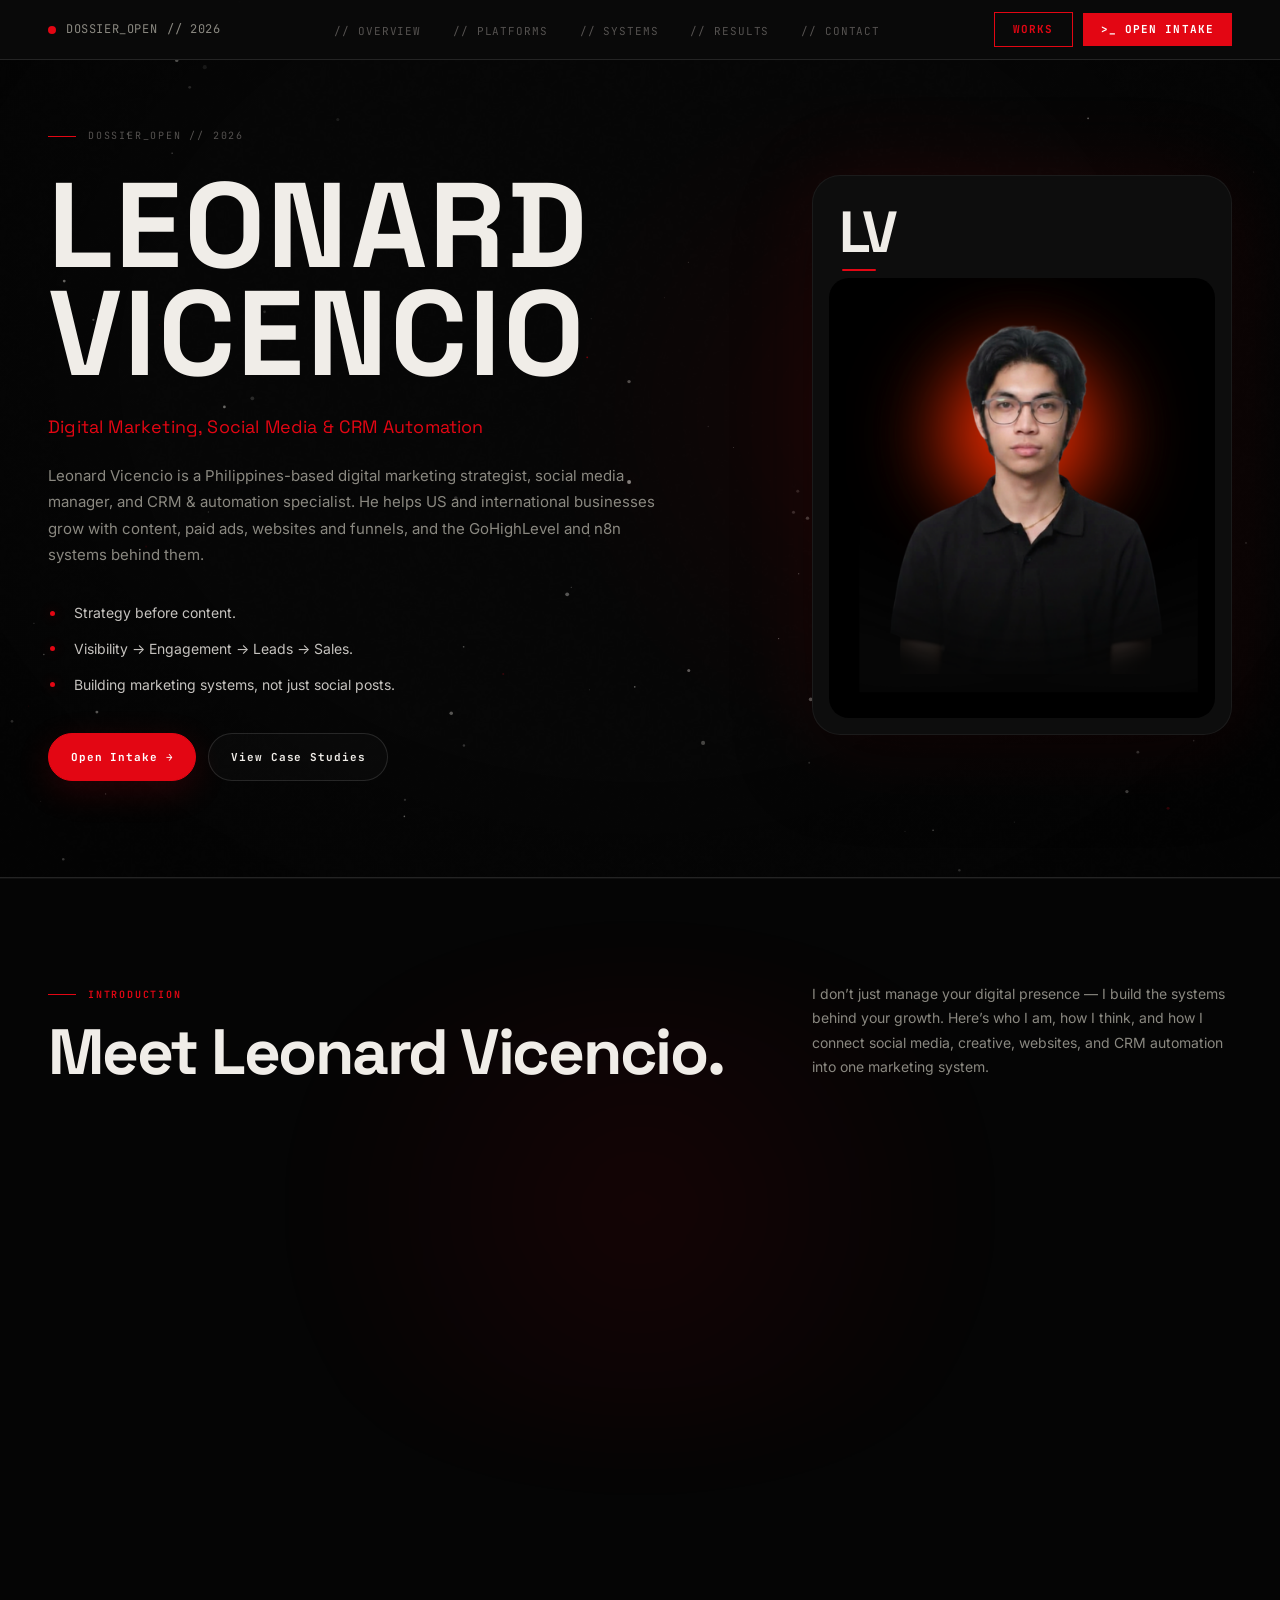
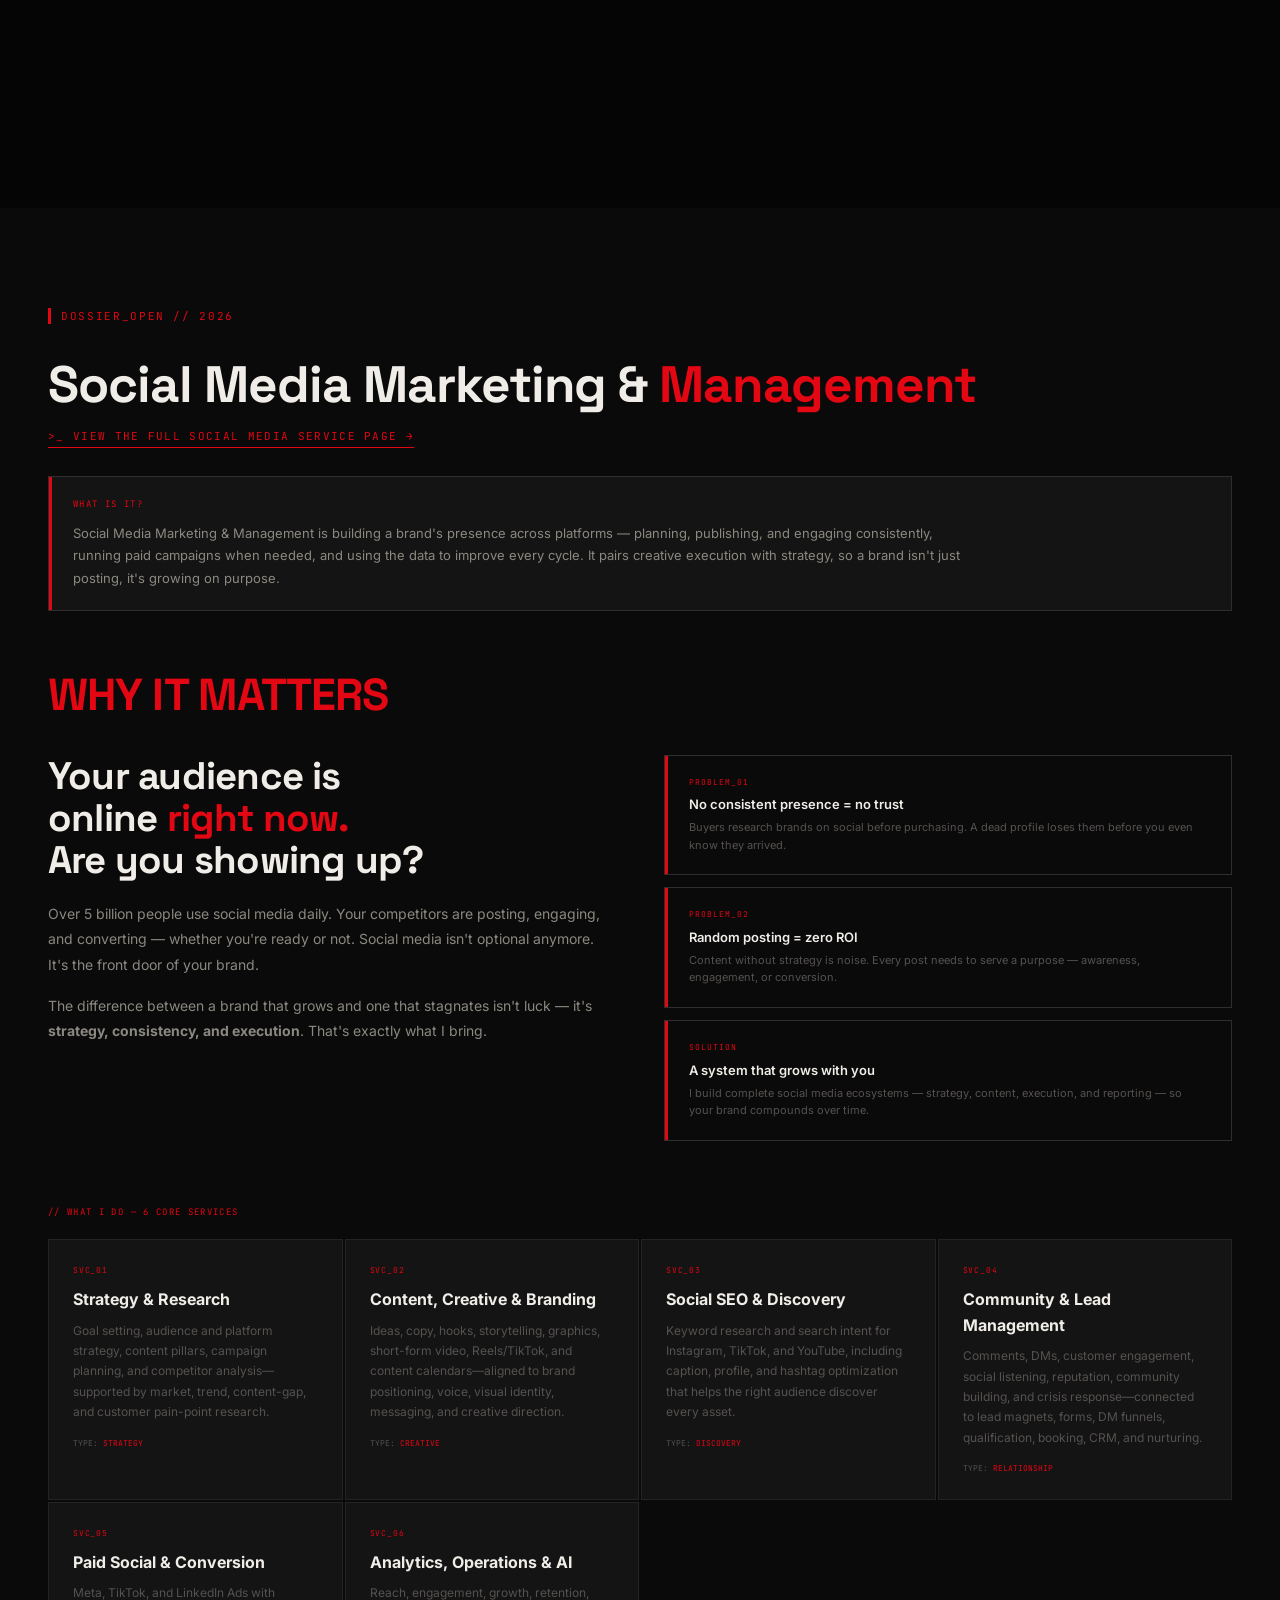
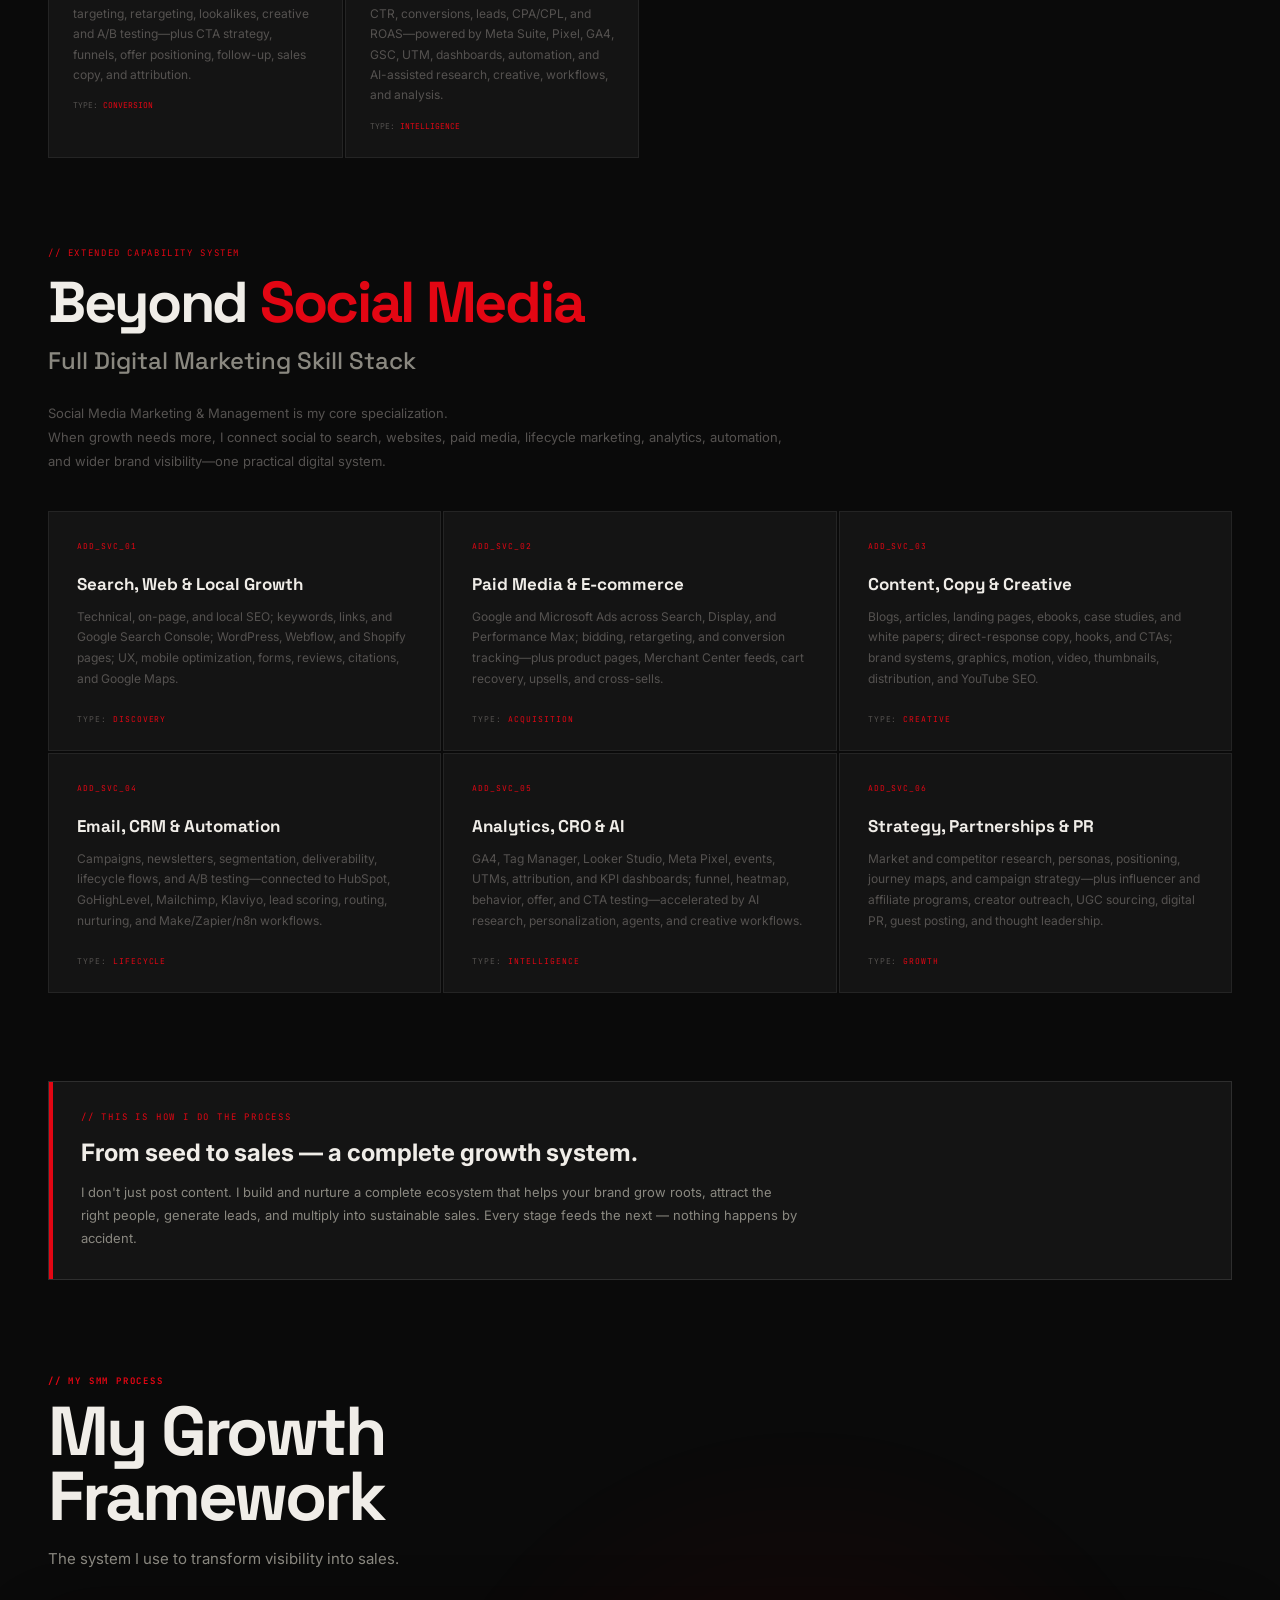
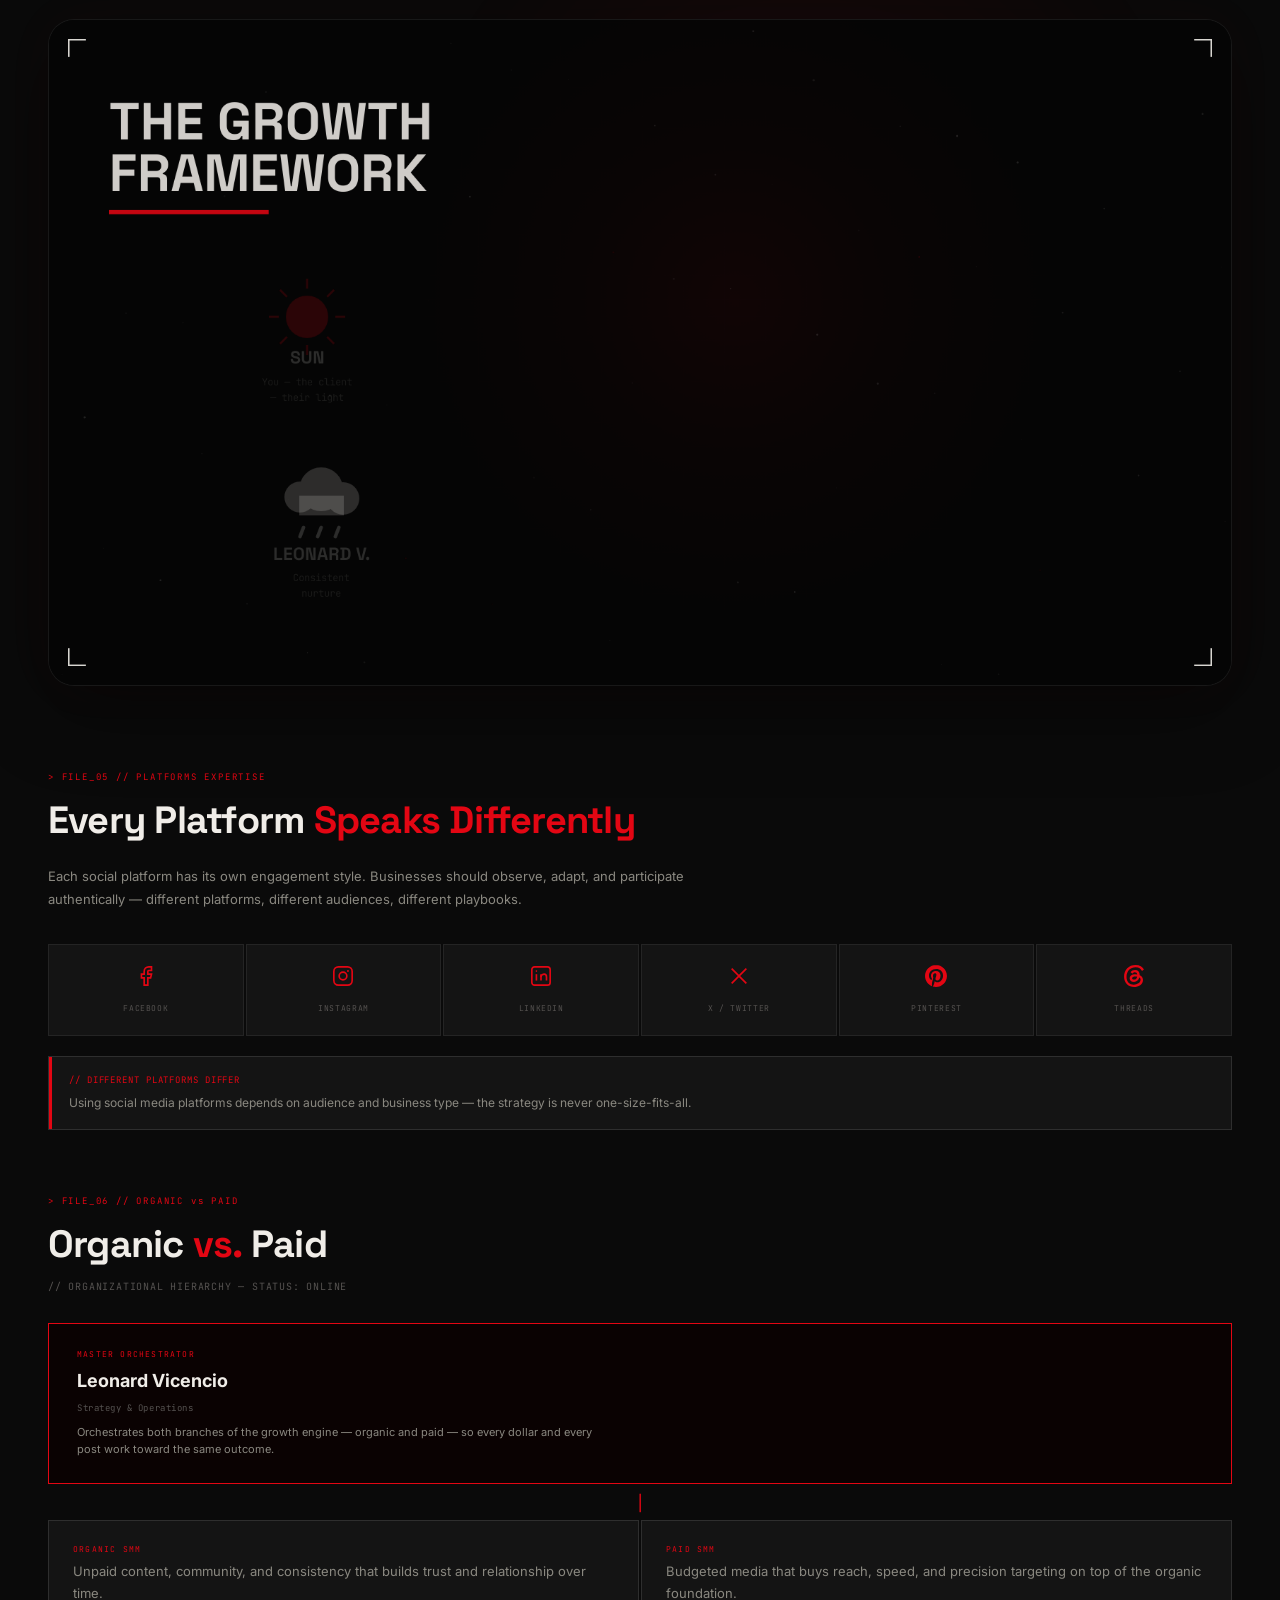
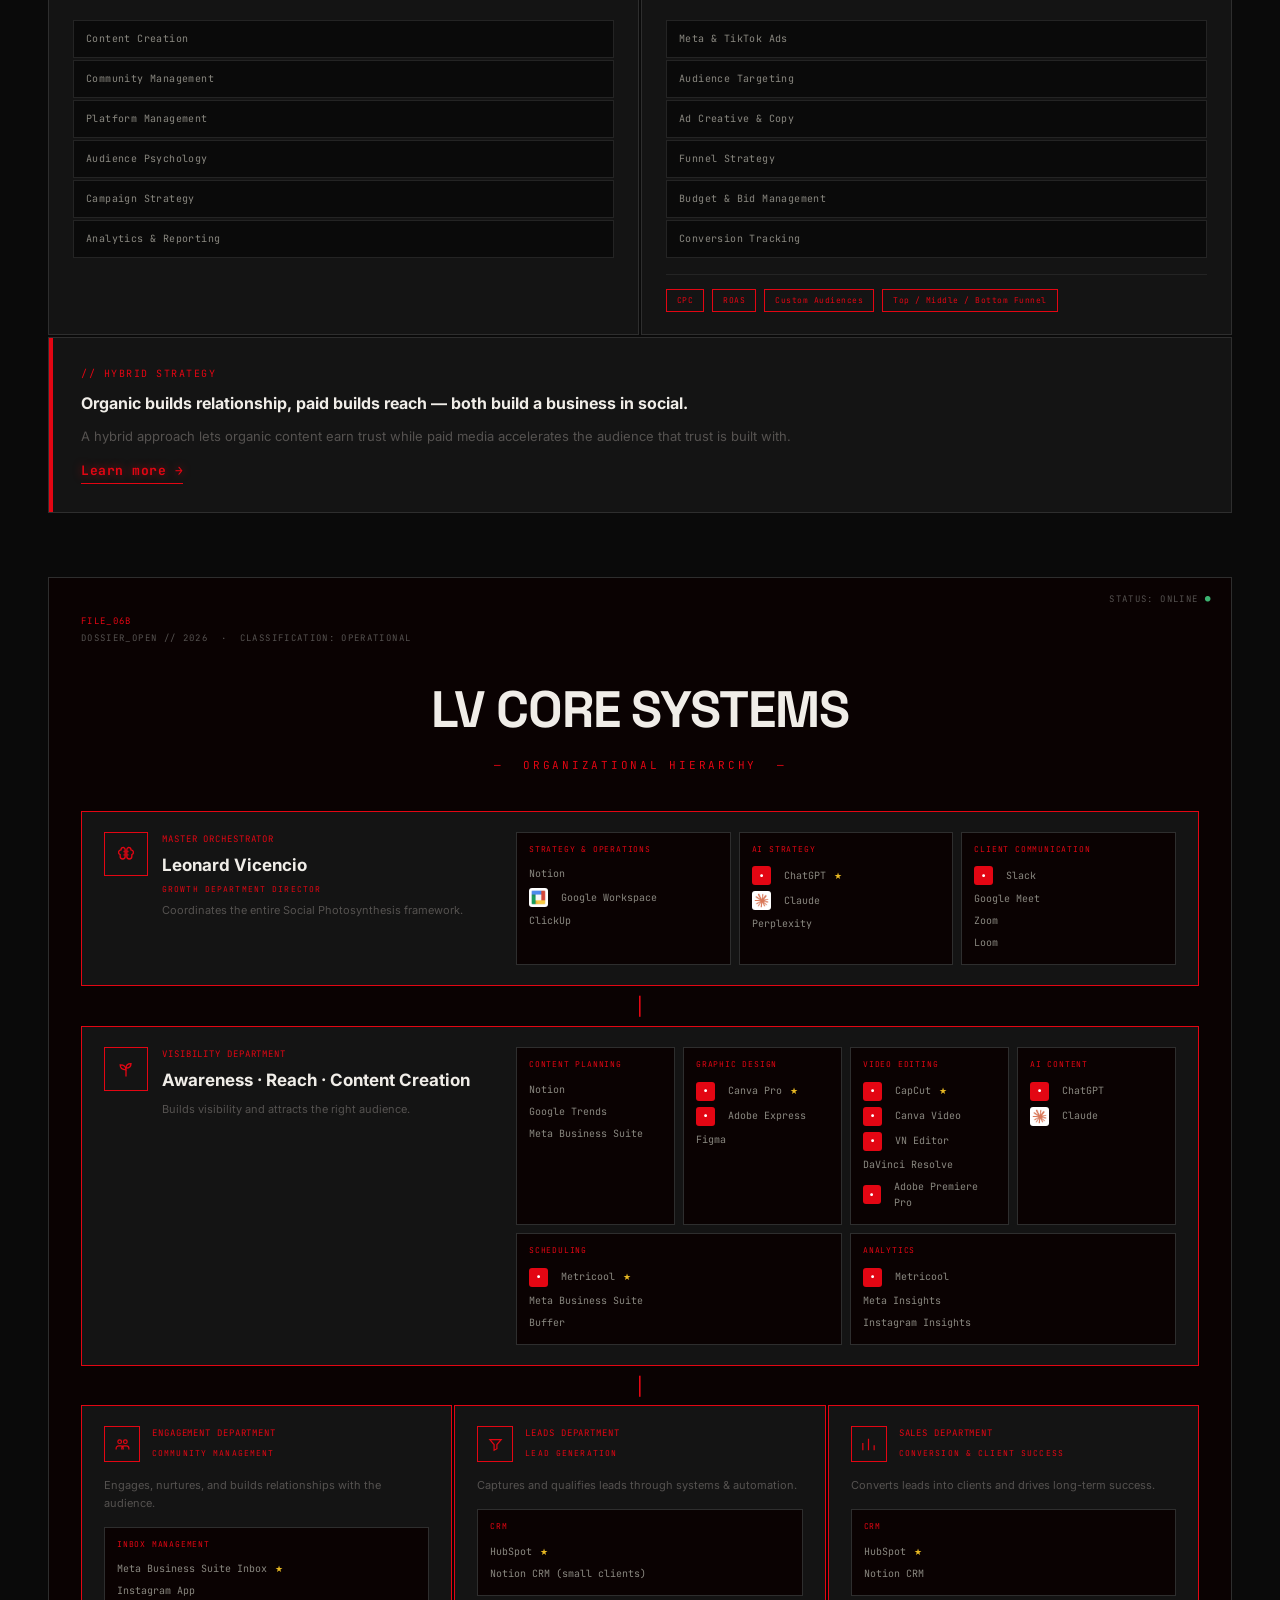
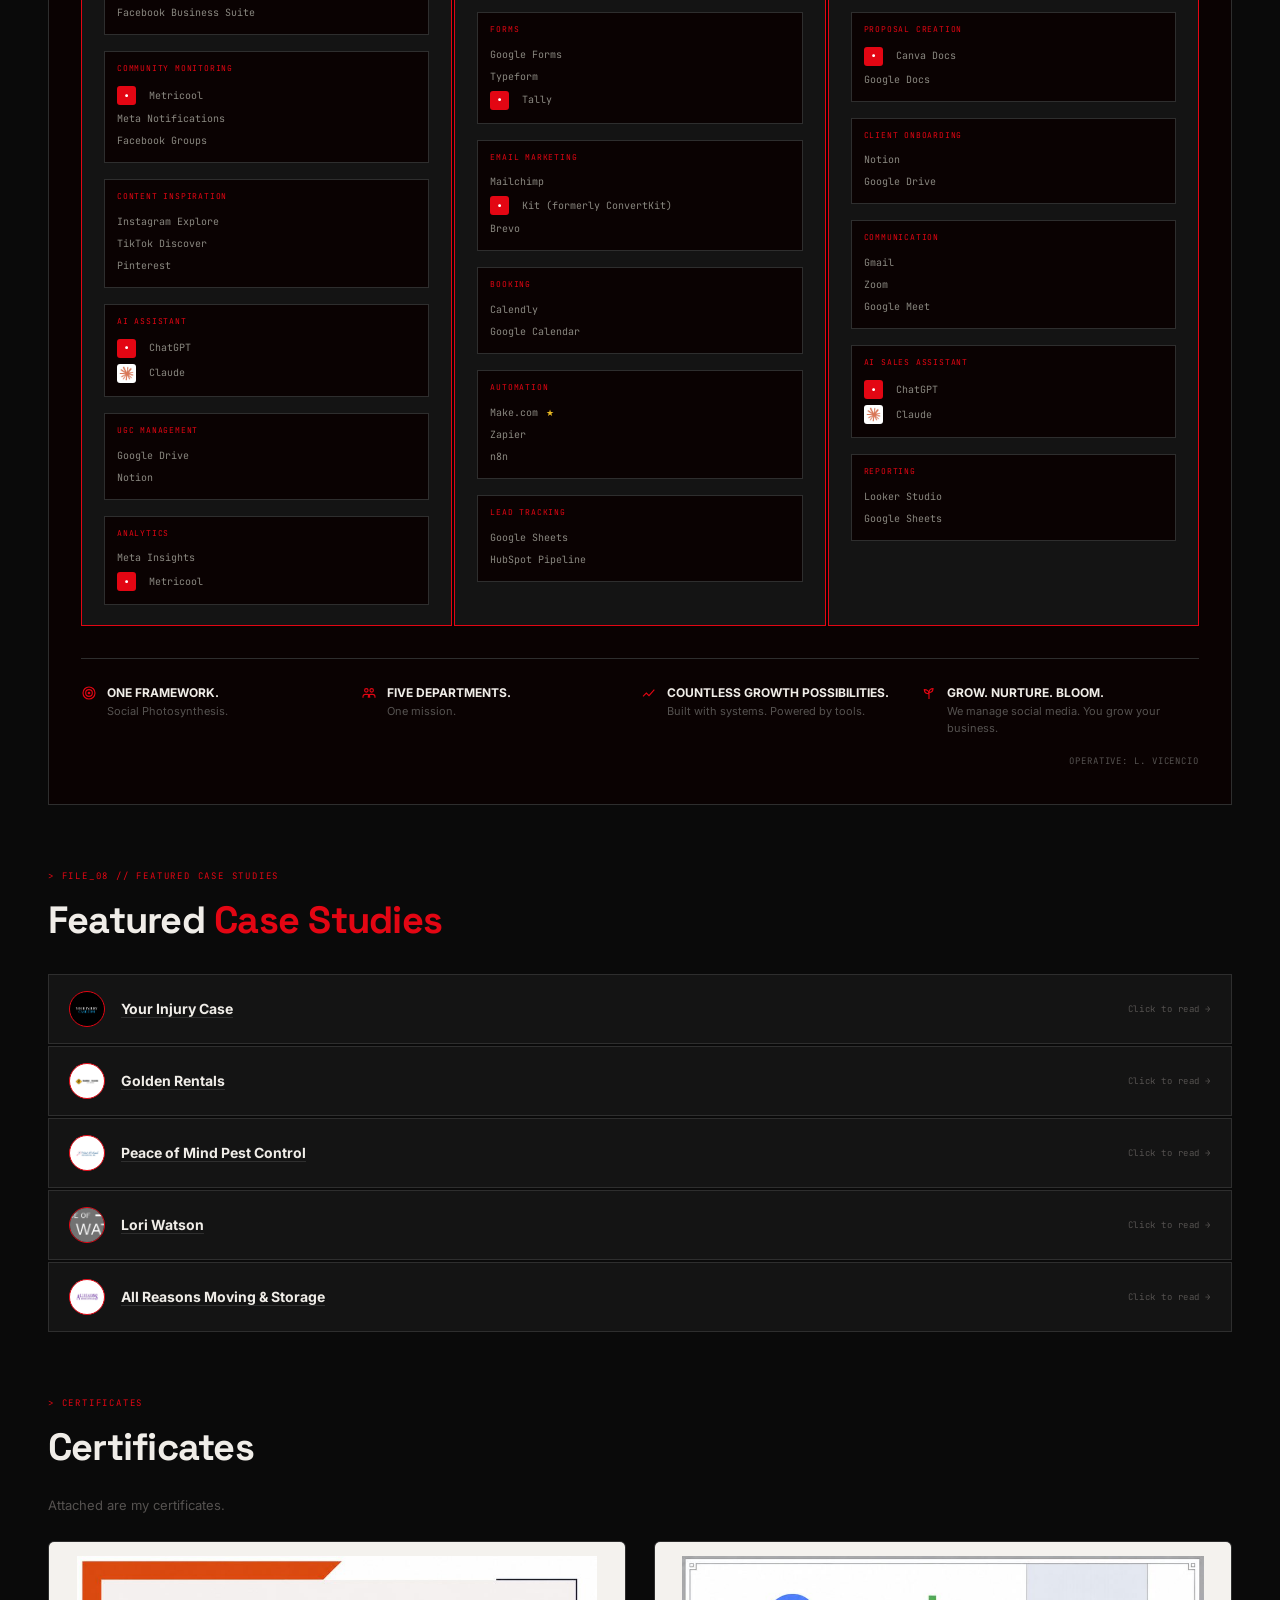
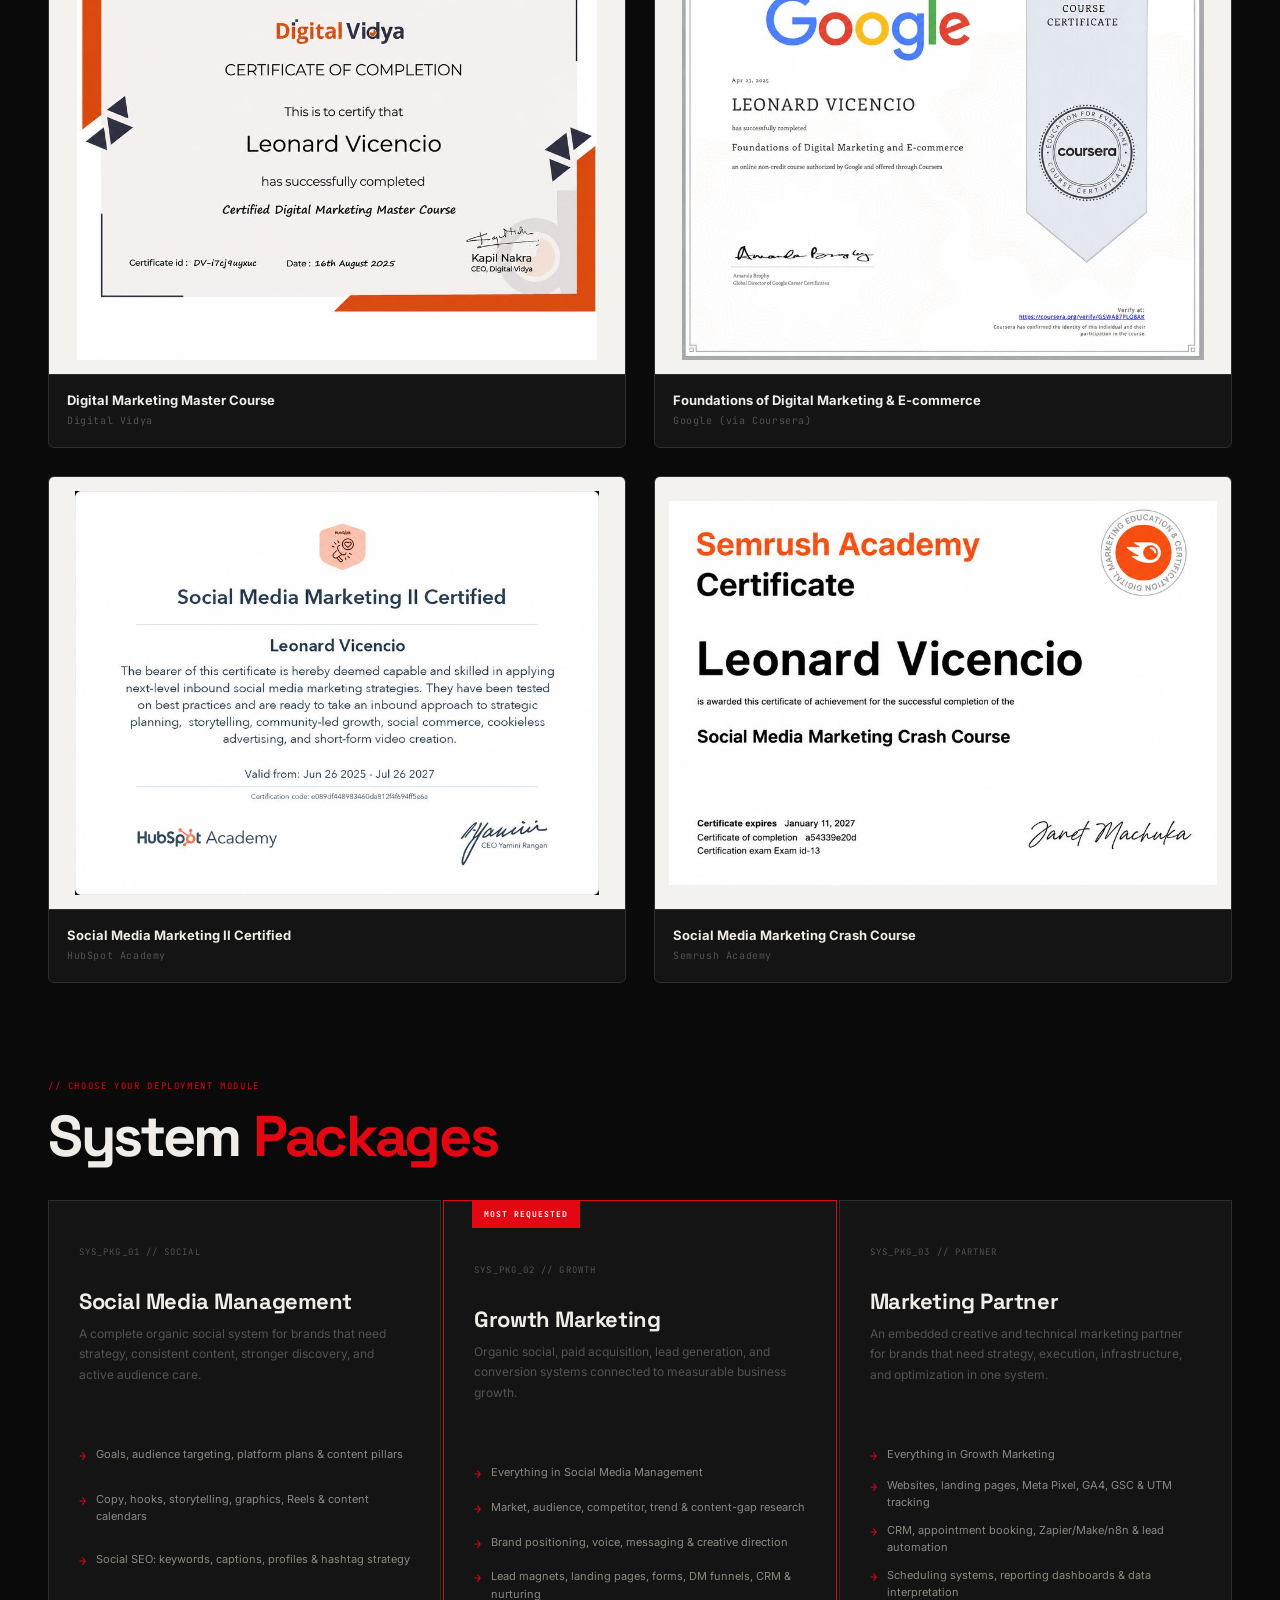
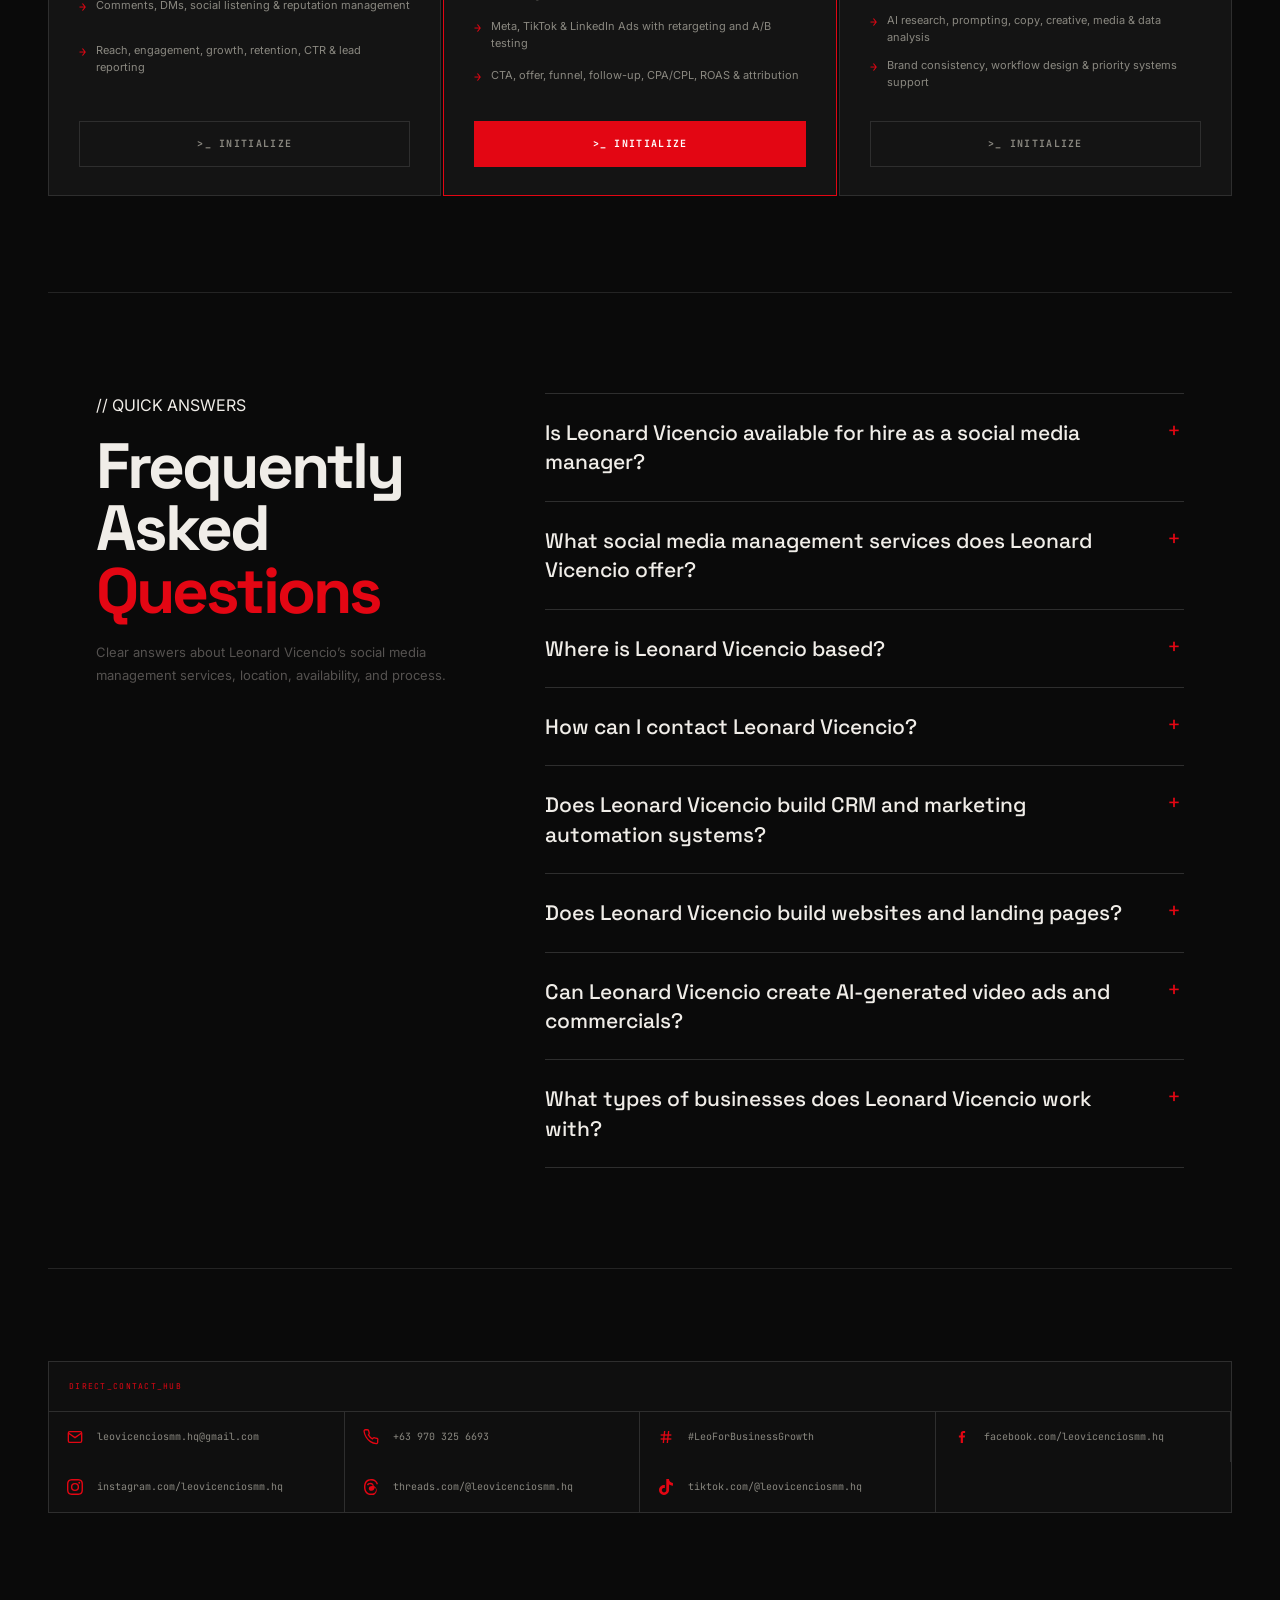
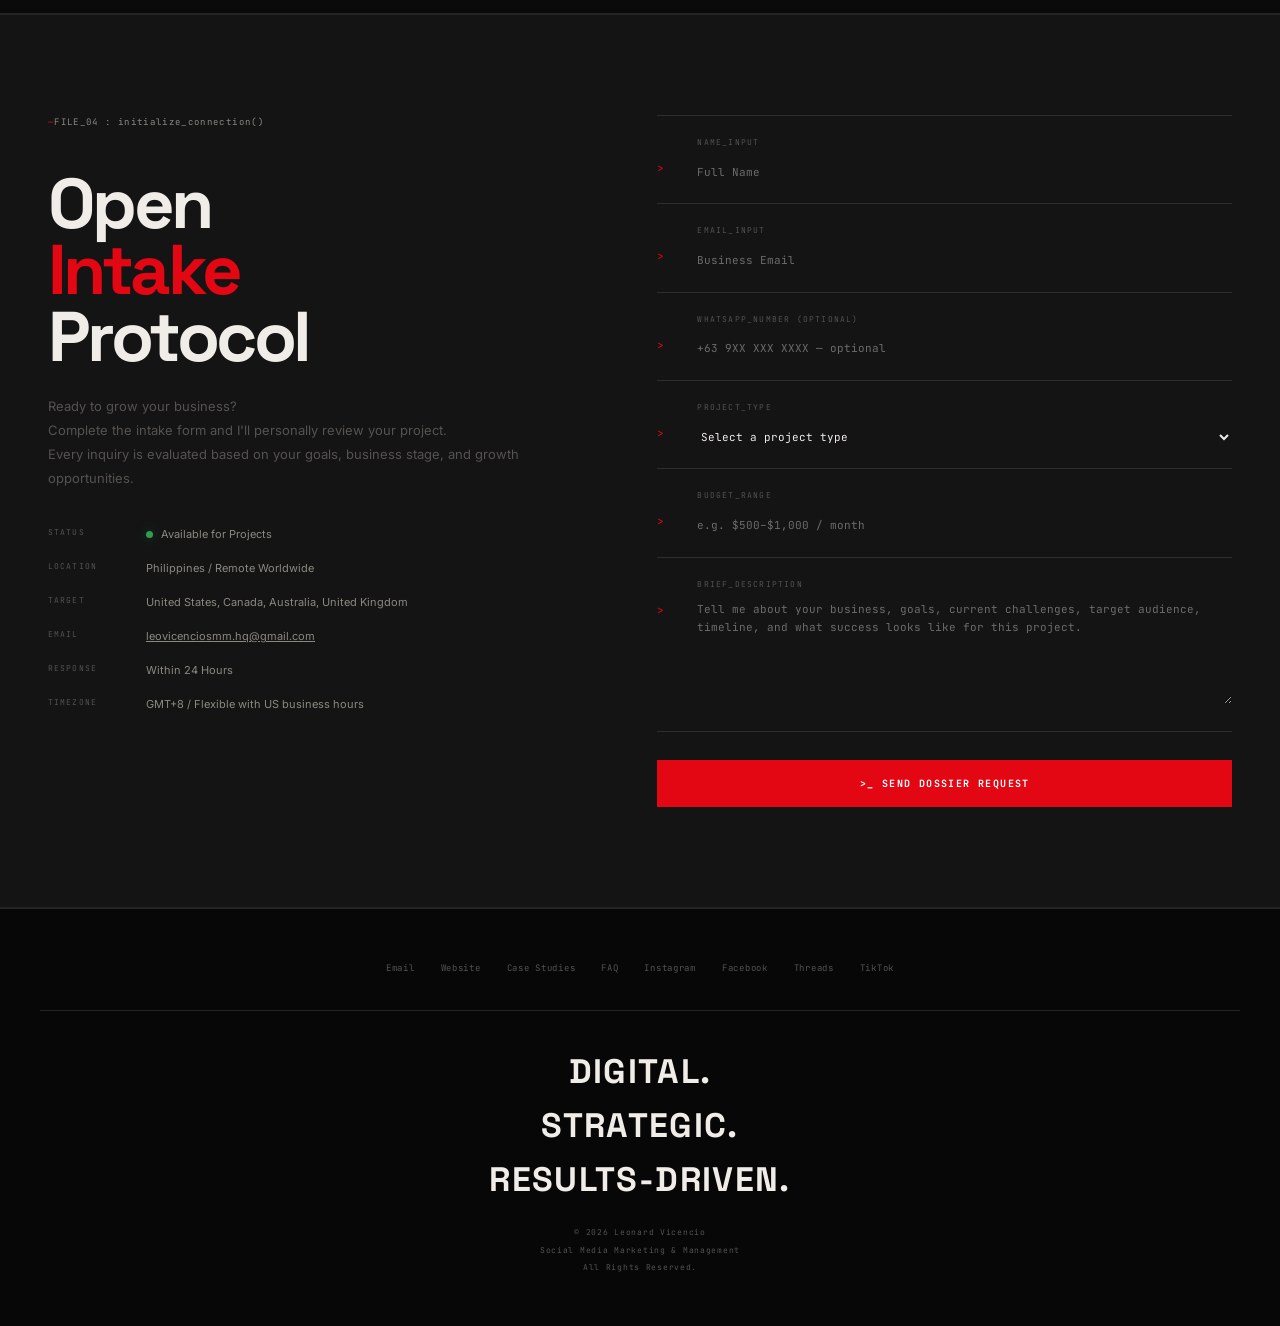
==== commit b06a605d: "Link homepage SMM section to the new service page" ====
--- a/index.html
+++ b/index.html
@@ -3203,6 +3203,7 @@
       <span style="font-family:var(--font-mono);font-size:11px;color:var(--red);letter-spacing:0.15em;">DOSSIER_OPEN // 2026</span>
     </div>
     <h2 class="section-title" id="overview">Social Media Marketing &amp; <span class="accent">Management</span></h2>
+    <a href="/services/social-media-marketing" style="display:inline-block;margin:-8px 0 28px;font-family:var(--font-mono);font-size:11px;letter-spacing:0.12em;color:var(--red);text-decoration:none;border-bottom:1px solid var(--red);padding-bottom:2px;">&gt;_ VIEW THE FULL SOCIAL MEDIA SERVICE PAGE &rarr;</a>
 
     <!-- ── WHAT IS IT ── -->
     <div style="border:1px solid var(--border2);background:var(--surface);padding:20px 24px;position:relative;width:100%;box-sizing:border-box;margin-bottom:48px;">
